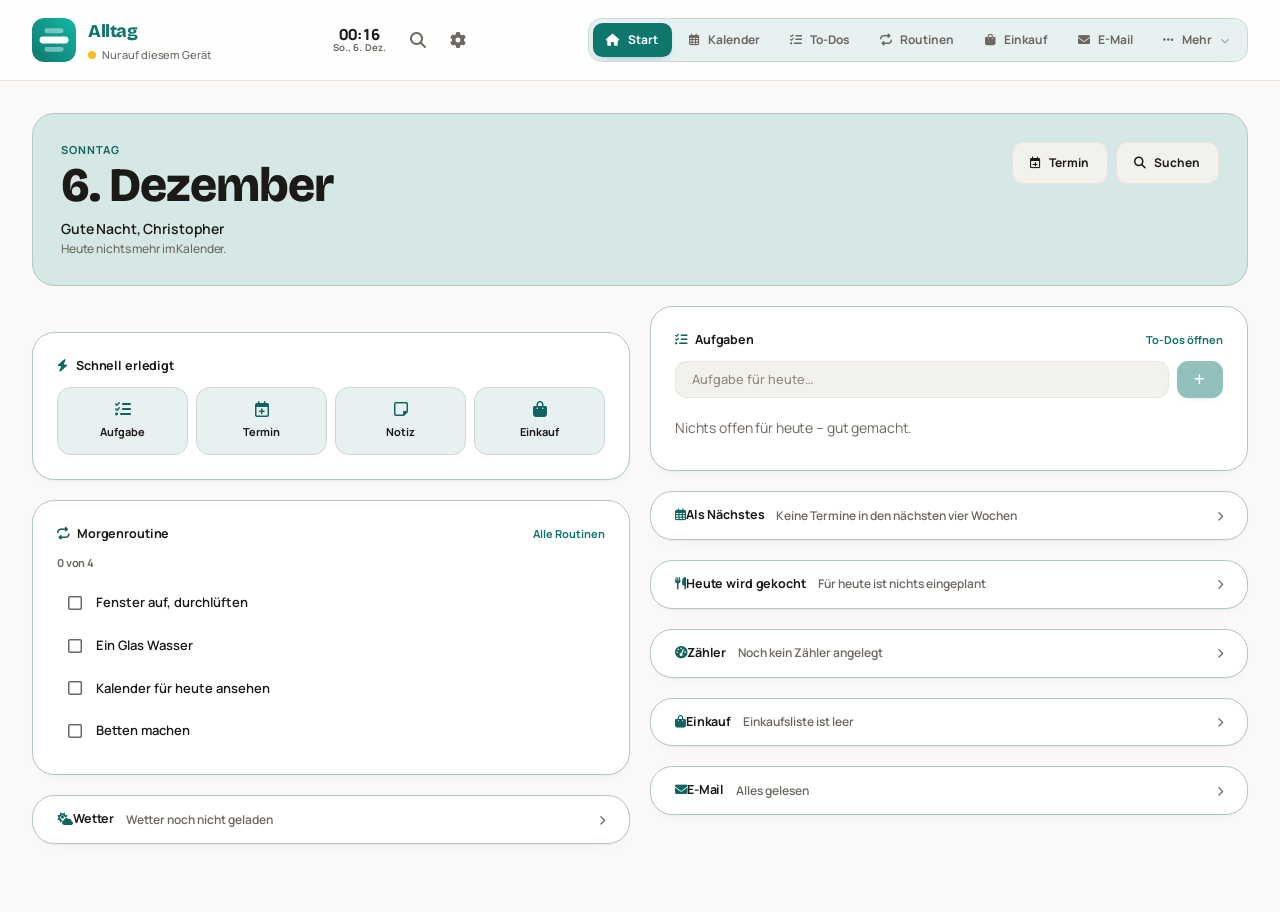
==== index.html @ f7575c6a "Add files via upload" ====
<!DOCTYPE html>
<html lang="de">
<head>
    <meta charset="UTF-8">
    <meta name="viewport" content="width=device-width, initial-scale=1.0, viewport-fit=cover">
    <meta name="app-version" content="2026.11.23-2">
    <meta name="theme-color" content="#f4f6fb">
    <meta name="mobile-web-app-capable" content="yes">
    <meta name="apple-mobile-web-app-capable" content="yes">
    <meta name="apple-mobile-web-app-title" content="Space">
    <meta name="apple-mobile-web-app-status-bar-style" content="default">
    <link rel="icon" href="data:image/svg+xml,%3Csvg xmlns='http://www.w3.org/2000/svg' viewBox='0 0 64 64'%3E%3Cdefs%3E%3ClinearGradient id='g' x1='0' y1='1' x2='1' y2='0'%3E%3Cstop offset='0' stop-color='%234f46e5'/%3E%3Cstop offset='1' stop-color='%2310b981'/%3E%3C/linearGradient%3E%3C/defs%3E%3Crect width='64' height='64' rx='16' fill='url%28%23g%29'/%3E%3Cpath d='M43.1 22.8A16 16 0 1 0 43.1 41.2' fill='none' stroke='white' stroke-width='6' stroke-linecap='round'/%3E%3Ccircle cx='46.5' cy='32' r='3.8' fill='white'/%3E%3C/svg%3E">
    <title>Alltag</title>
    <script>
        // Theme, Akzentfarbe und Dichte vor dem ersten Rendern setzen (verhindert Aufblitzen)
        try {
            const r = document.documentElement;
            let t = localStorage.getItem('organizer_theme'), c = JSON.parse(localStorage.getItem('organizer_cfg') || '{}');
            // Einmalige Umstellung auf das neue helle Design (wer danach ein dunkles wählt, behält es)
            if (!localStorage.getItem('organizer_look2')) {
                localStorage.setItem('organizer_look2', '1');
                if (!t || t === 'midnight') { t = 'daylight'; localStorage.setItem('organizer_theme', t); }
                if (!c.font || c.font === 'system') { c.font = 'default'; localStorage.setItem('organizer_cfg', JSON.stringify(c)); }
            }
            r.dataset.theme = ['daylight', 'sky', 'mint', 'white', 'paper', 'rose', 'midnight', 'ocean', 'emerald', 'nord', 'graphite', 'sunset', 'aurora'].includes(t) ? t : 'daylight';
            if (c.accent) r.style.setProperty('--accent', c.accent); // Logo-Zweitfarbe und Schriftfarbe setzt die App gleich nach dem Start
            if (c.density) r.dataset.density = c.density;
            if (c.fontSize) r.dataset.fsize = c.fontSize;
            if (c.font) r.dataset.font = c.font;
            if (c.radius) r.dataset.radius = c.radius;
            if (c.cardStyle) r.dataset.card = c.cardStyle;
            if (c.bgStyle) r.dataset.bg = c.bgStyle;
            if (c.reduceMotion) r.dataset.motion = 'reduce';
        } catch (e) { document.documentElement.dataset.theme = 'daylight'; }
    </script>
    <link rel="manifest" href="manifest.webmanifest" data-file>
    <link rel="icon" type="image/png" sizes="192x192" href="icon-192.png">
    <link rel="apple-touch-icon" href="apple-touch-icon.png">
    <script>
        /* Symbol und Manifest.
           Liegen manifest.webmanifest und die Symbole neben der App (so wie im GitHub-Repository),
           werden sie benutzt – nur dann können Android und APK-Generatoren sie lesen.
           Fehlen sie, weil die Datei alleine irgendwo liegt, wird beides zur Laufzeit erzeugt. */
        const HAS_FILES = !!document.querySelector('link[rel=manifest][data-file]');
        try {
            if (HAS_FILES) throw new Error('Dateien vorhanden');
            const c = document.createElement('canvas'); c.width = c.height = 180;
            const x = c.getContext('2d'), g = x.createLinearGradient(0, 180, 180, 0);
            g.addColorStop(0, '#4f46e5'); g.addColorStop(1, '#10b981');
            x.fillStyle = g; x.fillRect(0, 0, 180, 180);
            x.strokeStyle = '#fff'; x.fillStyle = '#fff'; x.lineWidth = 17; x.lineCap = 'round';
            x.beginPath(); x.arc(84.4, 90, 45, 35 * Math.PI / 180, 325 * Math.PI / 180); x.stroke();
            x.beginPath(); x.arc(130.8, 90, 10.7, 0, 2 * Math.PI); x.fill();
            const icon = c.toDataURL('image/png');
            const l = document.createElement('link'); l.rel = 'apple-touch-icon'; l.href = icon; document.head.appendChild(l);
            // Manifest zur Laufzeit erzeugen, damit die App weiterhin aus einer Datei besteht
            const base = location.href.split('#')[0].split('?')[0];
            const mf = {
                name: 'Christophers Space', short_name: 'Space', start_url: base, scope: base.replace(/[^/]*$/, ''),
                display: 'standalone', orientation: 'any', background_color: '#f4f6fb', theme_color: '#f4f6fb', lang: 'de',
                icons: [{ src: icon, sizes: '180x180', type: 'image/png', purpose: 'any' }, { src: icon, sizes: '180x180', type: 'image/png', purpose: 'maskable' }]
            };
            const ml = document.createElement('link'); ml.rel = 'manifest';
            ml.href = 'data:application/manifest+json,' + encodeURIComponent(JSON.stringify(mf)); document.head.appendChild(ml);
        } catch (e) {}
        /* Prüfen, ob die Symboldateien wirklich da sind – sonst auf die Variante aus dem Code zurückfallen */
        if (HAS_FILES) try {
            const probe = new Image();
            probe.onerror = () => {
                document.querySelectorAll('link[data-file], link[rel=apple-touch-icon], link[rel=icon]').forEach(n => n.remove());
                window.dispatchEvent(new Event('space-icons-missing'));
            };
            probe.src = 'icon-192.png';
        } catch (e) {}
        // Offline-Betrieb: nur wenn die Datei sw.js neben der App liegt (sonst passiert einfach nichts)
        try {
            if ('serviceWorker' in navigator && (location.protocol === 'https:' || location.hostname === 'localhost' || location.hostname === '127.0.0.1')) {
                window.addEventListener('load', () => {
                    navigator.serviceWorker.register('sw.js').then(r => {
                        window.__swOk = true;
                        r.addEventListener('updatefound', () => { const w = r.installing; w && w.addEventListener('statechange', () => { if (w.state === 'installed' && navigator.serviceWorker.controller) w.postMessage('skipWaiting'); }); });
                    }).catch(() => {});
                });
            }
        } catch (e) {}
    </script>
    <!-- Bibliotheken: zuerst aus dem Ordner lib/ neben dieser Datei, sonst aus dem Netz.
         Wer die Dateien dort ablegt, startet schneller, bleibt offline vollständig
         und hängt an keinem fremden Server. Fehlt der Ordner, greift der Rückfall. -->
    <link rel="stylesheet" href="lib/tailwind.css"
          onerror="this.remove(); const s = document.createElement('script'); s.src = 'https://cdn.tailwindcss.com/3.4.17'; document.head.appendChild(s)">
    <link rel="stylesheet" href="lib/fontawesome.css"
          onerror="this.onerror=null; this.href='https://cdnjs.cloudflare.com/ajax/libs/font-awesome/6.4.0/css/all.min.css'">
    <link rel="stylesheet" href="lib/fonts.css"
          onerror="this.onerror=null; this.href='https://fonts.googleapis.com/css2?family=Manrope:wght@400;500;600;700;800&family=Bricolage+Grotesque:opsz,wght@12..96,500;12..96,600;12..96,700;12..96,800&family=Plus+Jakarta+Sans:wght@400;500;600;700;800&family=Inter:wght@400;500;600;700;800&family=Space+Grotesk:wght@400;500;600;700&family=DM+Sans:opsz,wght@9..40,400;9..40,500;9..40,700&family=Lora:wght@400;500;600;700&family=Atkinson+Hyperlegible:wght@400;700&display=swap'">
    <script defer src="lib/alpine.js"
            onerror="const s = document.createElement('script'); s.src = 'https://cdn.jsdelivr.net/npm/alpinejs@3.14.8/dist/cdn.min.js'; s.defer = true; document.head.appendChild(s)"></script>
    <style>
        [x-cloak] { display: none !important; }

        /* ---------- Themes (alle Farben laufen über Variablen) ---------- */
        :root, [data-theme="daylight"] { --bg:#faf9f7; --surface:#ffffff; --surface2:#f3f1ec; --border:#e9e5dd; --text:#1c1a17; --muted:#6d6760; --hover:#efebe3; --accent:#0f766e; --shadow: 0 1px 2px rgba(28,26,23,.035), 0 6px 18px -14px rgba(28,26,23,.14); --shadow-s: 0 2px 8px -6px rgba(28,26,23,.2); --scrim: rgba(28,26,23,.34); --on-accent:#ffffff; color-scheme: light; }
        [data-theme="sky"]       { --bg:#f6f9fc; --surface:#ffffff; --surface2:#eef4fa; --border:#dfe8f1; --text:#16212c; --muted:#5d6c7b; --hover:#e7eff7; --accent:#0369a1; --shadow: 0 1px 2px rgba(28,26,23,.035), 0 6px 18px -14px rgba(28,26,23,.14); --shadow-s: 0 2px 8px -6px rgba(28,26,23,.2); --scrim: rgba(28,26,23,.34); --on-accent:#ffffff; color-scheme: light; }
        [data-theme="mint"]      { --bg:#f7faf8; --surface:#ffffff; --surface2:#eef5f1; --border:#dde9e3; --text:#16241e; --muted:#5e6f67; --hover:#e6f1ec; --accent:#047857; --shadow: 0 1px 2px rgba(28,26,23,.035), 0 6px 18px -14px rgba(28,26,23,.14); --shadow-s: 0 2px 8px -6px rgba(28,26,23,.2); --scrim: rgba(28,26,23,.34); --on-accent:#ffffff; color-scheme: light; }
        [data-theme="white"]     { --bg:#f7f7f8; --surface:#ffffff; --surface2:#f1f1f3; --border:#e5e5e9; --text:#18181b; --muted:#67676f; --hover:#ededf0; --accent:#4f46e5; --shadow: 0 1px 2px rgba(28,26,23,.035), 0 6px 18px -14px rgba(28,26,23,.14); --shadow-s: 0 2px 8px -6px rgba(28,26,23,.2); --scrim: rgba(28,26,23,.34); --on-accent:#ffffff; color-scheme: light; }
        [data-theme="paper"]     { --bg:#faf6ef; --surface:#fffdf9; --surface2:#f4efe4; --border:#e7dfd0; --text:#272016; --muted:#746c5b; --hover:#f0e9db; --accent:#a16207; --shadow: 0 1px 2px rgba(28,26,23,.035), 0 6px 18px -14px rgba(28,26,23,.14); --shadow-s: 0 2px 8px -6px rgba(28,26,23,.2); --scrim: rgba(28,26,23,.34); --on-accent:#ffffff; color-scheme: light; }
        [data-theme="rose"]      { --bg:#fdf8f8; --surface:#ffffff; --surface2:#f9eff0; --border:#eedde0; --text:#2c1a1e; --muted:#7a6166; --hover:#f6e8ea; --accent:#be185d; --shadow: 0 1px 2px rgba(28,26,23,.035), 0 6px 18px -14px rgba(28,26,23,.14); --shadow-s: 0 2px 8px -6px rgba(28,26,23,.2); --scrim: rgba(28,26,23,.34); --on-accent:#ffffff; color-scheme: light; }
        [data-theme="midnight"]  { --bg:#0c1018; --surface:#151b26; --surface2:#11161f; --border:#222a38; --text:#f0f3f7; --muted:#949bab; --hover:#1b2330; --accent:#2dd4bf; --shadow: 0 1px 2px rgba(0,0,0,.22), 0 10px 26px -18px rgba(0,0,0,.5); --shadow-s: 0 4px 14px -10px rgba(0,0,0,.55); --scrim: rgba(6,8,14,.68); --on-accent:#0d1117; color-scheme: dark; }
        [data-theme="ocean"]     { --bg:#0e1622; --surface:#192433; --surface2:#131d2a; --border:#2a3a4d; --text:#f5f8fb; --muted:#93a1b4; --hover:#1f2c3d; --accent:#38bdf8; --shadow: 0 1px 2px rgba(0,0,0,.22), 0 10px 26px -18px rgba(0,0,0,.5); --shadow-s: 0 4px 14px -10px rgba(0,0,0,.55); --scrim: rgba(6,8,14,.68); --on-accent:#0d1117; color-scheme: dark; }
        [data-theme="emerald"]   { --bg:#07241d; --surface:#0d3a2e; --surface2:#0a3026; --border:#145643; --text:#eafaf3; --muted:#9ccbb9; --hover:#114d3d; --accent:#34d399; --shadow: 0 1px 2px rgba(0,0,0,.22), 0 10px 26px -18px rgba(0,0,0,.5); --shadow-s: 0 4px 14px -10px rgba(0,0,0,.55); --scrim: rgba(6,8,14,.68); --on-accent:#0d1117; color-scheme: dark; }
        [data-theme="nord"]      { --bg:#2b303b; --surface:#373d4a; --surface2:#313743; --border:#49505f; --text:#eceff4; --muted:#a8b2c4; --hover:#414957; --accent:#88c0d0; --shadow: 0 1px 2px rgba(0,0,0,.22), 0 10px 26px -18px rgba(0,0,0,.5); --shadow-s: 0 4px 14px -10px rgba(0,0,0,.55); --scrim: rgba(6,8,14,.68); --on-accent:#0d1117; color-scheme: dark; }
        [data-theme="graphite"]  { --bg:#101113; --surface:#1a1b1e; --surface2:#151619; --border:#292a2e; --text:#f3f3f4; --muted:#97989e; --hover:#212226; --accent:#a1a1aa; --shadow: 0 1px 2px rgba(0,0,0,.22), 0 10px 26px -18px rgba(0,0,0,.5); --shadow-s: 0 4px 14px -10px rgba(0,0,0,.55); --scrim: rgba(6,8,14,.68); --on-accent:#0d1117; color-scheme: dark; }
        [data-theme="sunset"]    { --bg:#19100f; --surface:#271a1a; --surface2:#1f1414; --border:#432a28; --text:#fdf3f0; --muted:#cfa9a2; --hover:#33201e; --accent:#fb923c; --shadow: 0 1px 2px rgba(0,0,0,.22), 0 10px 26px -18px rgba(0,0,0,.5); --shadow-s: 0 4px 14px -10px rgba(0,0,0,.55); --scrim: rgba(6,8,14,.68); --on-accent:#0d1117; color-scheme: dark; }
        [data-theme="aurora"]    { --bg:#090f1e; --surface:#111a31; --surface2:#0c152b; --border:#213055; --text:#edf3ff; --muted:#9eaed6; --hover:#182443; --accent:#a78bfa; --shadow: 0 1px 2px rgba(0,0,0,.22), 0 10px 26px -18px rgba(0,0,0,.5); --shadow-s: 0 4px 14px -10px rgba(0,0,0,.55); --scrim: rgba(6,8,14,.68); --on-accent:#0d1117; color-scheme: dark; }

        /* ---------- Farbwelten je Bereich ----------
           Jeder Bereich hat einen eigenen Ton. Daraus werden drei Werte gemischt:
           --area-ink  für Schrift und Symbole (dunkelt in hellen Designs ab, hellt in dunklen auf),
           --area-tint für Flächen, --area-line für Ränder. Dadurch reicht eine Farbe je Bereich
           für alle 13 Designs, hell wie dunkel. */
        /* Die abgeleiteten Werte stehen in jeder Regel mit, weil color-mix sonst schon
           im :root ausgerechnet und als fertige Farbe weitervererbt würde. */
        :root { --area: var(--accent); --area-ink: color-mix(in srgb, var(--area) 82%, var(--text)); --area-tint: color-mix(in srgb, var(--area) 10%, var(--surface)); --area-soft: color-mix(in srgb, var(--area) 17%, var(--surface)); --area-line: color-mix(in srgb, var(--area) 26%, var(--border)); }
        [data-area="today"] { --area: #0f766e; --area-ink: color-mix(in srgb, var(--area) 82%, var(--text)); --area-tint: color-mix(in srgb, var(--area) 10%, var(--surface)); --area-soft: color-mix(in srgb, var(--area) 17%, var(--surface)); --area-line: color-mix(in srgb, var(--area) 26%, var(--border)); }
        [data-area="calendar"] { --area: #2563eb; --area-ink: color-mix(in srgb, var(--area) 82%, var(--text)); --area-tint: color-mix(in srgb, var(--area) 10%, var(--surface)); --area-soft: color-mix(in srgb, var(--area) 17%, var(--surface)); --area-line: color-mix(in srgb, var(--area) 26%, var(--border)); }
        [data-area="todos"] { --area: #6d28d9; --area-ink: color-mix(in srgb, var(--area) 82%, var(--text)); --area-tint: color-mix(in srgb, var(--area) 10%, var(--surface)); --area-soft: color-mix(in srgb, var(--area) 17%, var(--surface)); --area-line: color-mix(in srgb, var(--area) 26%, var(--border)); }
        [data-area="notes"] { --area: #a16207; --area-ink: color-mix(in srgb, var(--area) 82%, var(--text)); --area-tint: color-mix(in srgb, var(--area) 10%, var(--surface)); --area-soft: color-mix(in srgb, var(--area) 17%, var(--surface)); --area-line: color-mix(in srgb, var(--area) 26%, var(--border)); }
        [data-area="recipes"] { --area: #be123c; --area-ink: color-mix(in srgb, var(--area) 82%, var(--text)); --area-tint: color-mix(in srgb, var(--area) 10%, var(--surface)); --area-soft: color-mix(in srgb, var(--area) 17%, var(--surface)); --area-line: color-mix(in srgb, var(--area) 26%, var(--border)); }
        [data-area="weather"] { --area: #0369a1; --area-ink: color-mix(in srgb, var(--area) 82%, var(--text)); --area-tint: color-mix(in srgb, var(--area) 10%, var(--surface)); --area-soft: color-mix(in srgb, var(--area) 17%, var(--surface)); --area-line: color-mix(in srgb, var(--area) 26%, var(--border)); }
        [data-area="usage"] { --area: #c2410c; --area-ink: color-mix(in srgb, var(--area) 82%, var(--text)); --area-tint: color-mix(in srgb, var(--area) 10%, var(--surface)); --area-soft: color-mix(in srgb, var(--area) 17%, var(--surface)); --area-line: color-mix(in srgb, var(--area) 26%, var(--border)); }
        [data-area="shopping"] { --area: #15803d; --area-ink: color-mix(in srgb, var(--area) 82%, var(--text)); --area-tint: color-mix(in srgb, var(--area) 10%, var(--surface)); --area-soft: color-mix(in srgb, var(--area) 17%, var(--surface)); --area-line: color-mix(in srgb, var(--area) 26%, var(--border)); }
        [data-area="mail"] { --area: #1e40af; --area-ink: color-mix(in srgb, var(--area) 82%, var(--text)); --area-tint: color-mix(in srgb, var(--area) 10%, var(--surface)); --area-soft: color-mix(in srgb, var(--area) 17%, var(--surface)); --area-line: color-mix(in srgb, var(--area) 26%, var(--border)); }
        [data-area="passwords"] { --area: #475569; --area-ink: color-mix(in srgb, var(--area) 82%, var(--text)); --area-tint: color-mix(in srgb, var(--area) 10%, var(--surface)); --area-soft: color-mix(in srgb, var(--area) 17%, var(--surface)); --area-line: color-mix(in srgb, var(--area) 26%, var(--border)); }
        [data-area="routines"] { --area: #0d9488; --area-ink: color-mix(in srgb, var(--area) 82%, var(--text)); --area-tint: color-mix(in srgb, var(--area) 10%, var(--surface)); --area-soft: color-mix(in srgb, var(--area) 17%, var(--surface)); --area-line: color-mix(in srgb, var(--area) 26%, var(--border)); }
        [data-area="settings"] { --area: #57534e; --area-ink: color-mix(in srgb, var(--area) 82%, var(--text)); --area-tint: color-mix(in srgb, var(--area) 10%, var(--surface)); --area-soft: color-mix(in srgb, var(--area) 17%, var(--surface)); --area-line: color-mix(in srgb, var(--area) 26%, var(--border)); }
        /* In dunklen Designs müssen die Bereichsfarben aufhellen statt abdunkeln,
           sonst stehen Symbole und Chips zu dunkel auf dunklem Grund. */
        [data-theme="midnight"],
        [data-theme="ocean"],
        [data-theme="emerald"],
        [data-theme="nord"],
        [data-theme="graphite"],
        [data-theme="sunset"],
        [data-theme="aurora"] { --area-ink: color-mix(in srgb, var(--area) 40%, var(--text)); }


        :root { --row-pad: .9rem 1rem; }
        [data-density="compact"] { --row-pad: .45rem .8rem; }

        html, body { min-height: 100dvh; }
        /* Kein seitliches Verrutschen und keine vom Handy automatisch vergrößerte Schrift */
        html { overflow-x: clip; -webkit-text-size-adjust: 100%; text-size-adjust: 100%; }
        body { overflow-x: clip; }
        body { background: var(--bg); color: var(--text); transition: background-color .3s, color .3s; -webkit-tap-highlight-color: transparent;
               font-family: var(--font-ui); letter-spacing: -.008em; }
        :root {
            --font-ui: 'Manrope', ui-sans-serif, system-ui, -apple-system, 'Segoe UI', Roboto, sans-serif;
            --font-display: 'Bricolage Grotesque', var(--font-ui);
        }
        /* Überschriften und große Zahlen in der Anzeigeschrift, alles andere in der Oberflächenschrift */
        h1, h2, h3, .dsp { font-family: var(--font-display); letter-spacing: -.021em; }
        h1, h2 { font-weight: 800; }
        /* Zahlen laufen auf fester Breite, damit Beträge und Zählerstände untereinander stehen */
        .num, .tnum, input[type=number], .clock { font-variant-numeric: tabular-nums; }

        .card   { background: var(--surface); border: 1px solid var(--area-line); border-radius: 1.4rem; box-shadow: var(--shadow); }
        /* Die erste Karte eines Bereichs trägt dessen Farbwelt als Fläche */
        .hero   { background: var(--area-soft); border-color: color-mix(in srgb, var(--area) 26%, var(--border)); box-shadow: none; }
        /* Flächen innerhalb einer Karte sind leicht in der Bereichsfarbe getönt */
        .inner  { background: var(--area-tint); border: 1px solid color-mix(in srgb, var(--area) 13%, var(--border)); border-radius: .85rem; }
        .row    { padding: var(--row-pad); }
        /* Kompakte To-Do-Ansicht: schmalere Zeilen, Zusatzangaben nur als Symbole */
        .tdc { padding: .45rem .7rem; gap: .6rem; border-radius: .7rem; }
        .tdc .check { width: 1.2rem; height: 1.2rem; font-size: .55rem; }
        .tdc .tdmeta { margin-top: 0; font-size: .65rem; gap: .5rem .7rem; }
        .tdc .icon-btn { width: 1.9rem; height: 1.9rem; }
        .tdc .tdprog { display: none; }
        .muted  { color: var(--muted); }
        .divider { border-color: var(--border); }
        /* Kategorienamen im Raster dürfen umbrechen statt abzuschneiden */
        .kat { text-align: left; line-height: 1.2; }
        /* Lange Erklärungen zeigen zwei Zeilen; ein Tipp klappt sie auf */
        .kurz2 { display: -webkit-box; -webkit-line-clamp: 2; -webkit-box-orient: vertical; overflow: hidden; }
        @media (min-width: 640px) { .kurz2 { display: block; overflow: visible; } }
        .accent { color: var(--accent); }
        .field  { background: var(--surface2); border: 1px solid var(--border); color: var(--text); border-radius: .7rem; padding: .7rem 1rem; font-size: .8rem; font-weight: 600; width: 100%; outline: none; font-family: inherit; line-height: 1.5; transition: border-color .15s, box-shadow .15s; }
        .field::placeholder { color: var(--muted); opacity: .75; font-weight: 500; }
        .field:focus { border-color: var(--accent); box-shadow: 0 0 0 3px color-mix(in srgb, var(--accent) 25%, transparent); }

        .btn { display: inline-flex; align-items: center; justify-content: center; gap: .5rem; padding: .7rem 1.1rem; border-radius: .7rem; font-size: .75rem; font-weight: 700; transition: all .15s; cursor: pointer; white-space: nowrap; }
        .btn:disabled { opacity: .45; cursor: not-allowed; }
        .btn-primary { background: var(--accent); color: var(--on-accent); box-shadow: 0 4px 10px -8px var(--accent); }
        .btn-primary:not(:disabled):hover { filter: brightness(1.12); }
        .btn-soft   { background: var(--surface2); border: 1px solid var(--border); color: var(--text); }
        .btn-soft:hover { background: var(--hover); }
        .btn-ghost  { color: var(--muted); }
        .btn-ghost:hover { color: var(--text); background: var(--hover); }
        .btn-danger { background: #e11d48; color: #fff; }
        .btn-danger:not(:disabled):hover { filter: brightness(1.1); }
        .icon-btn { width: 2.25rem; height: 2.25rem; display: inline-flex; align-items: center; justify-content: center; border-radius: .6rem; color: var(--muted); transition: all .15s; flex-shrink: 0; }
        .icon-btn:hover { background: var(--hover); color: var(--text); }
        .icon-btn.danger:hover { color: #f43f5e; }

        .seg { display: inline-flex; gap: .2rem; padding: .25rem; border-radius: .85rem; background: var(--area-tint); border: 1px solid color-mix(in srgb, var(--area) 13%, var(--border)); }
        .seg > button { padding: .5rem .85rem; border-radius: .6rem; font-size: .75rem; font-weight: 700; color: var(--muted); transition: all .15s; }
        .seg > button:hover { color: var(--text); }
        .clock { display: flex; flex-direction: column; align-items: center; justify-content: center; line-height: 1.05; padding: .3rem .6rem; border-radius: .8rem; font-variant-numeric: tabular-nums; font-weight: 800; font-size: .95rem; color: var(--text); transition: background .15s; }
        .clock:hover { background: var(--hover); }
        .clock .dt { font-size: .6rem; font-weight: 700; color: var(--muted); letter-spacing: .01em; }
        @media (max-width: 360px) { .clock { display: none; } }
        .seg > button.on { background: var(--accent); color: var(--on-accent); box-shadow: 0 4px 12px -8px var(--accent); }

        .label { display: block; font-size: .78rem; font-weight: 700; letter-spacing: -.01em; color: var(--text); }
        .label > i:first-child { color: var(--area-ink); }
        /* Logo nimmt die gewählte Akzentfarbe an */
        #lgApp stop:first-child { stop-color: var(--accent, #0f766e); }
        #lgApp stop:last-child { stop-color: var(--accent2, #14b8a6); }
        .label .ct { color: var(--muted); font-weight: 600; }
        .chip { display: inline-flex; align-items: center; gap: .35rem; padding: .15rem .6rem; border-radius: .5rem; font-size: .68rem; font-weight: 700; background: color-mix(in srgb, var(--area) 11%, transparent); color: var(--area-ink); border: 1px solid color-mix(in srgb, var(--area) 22%, transparent); }
        button.chip { cursor: pointer; transition: all .15s; }
        button.chip.on { background: var(--accent); color: var(--on-accent); }
        .pill { display: flex; width: 100%; align-items: center; gap: .35rem; text-align: left; font-size: .68rem; font-weight: 600; padding: .25rem .5rem; border-radius: .55rem; border-left: 3px solid var(--c); background: color-mix(in srgb, var(--c) 18%, transparent); overflow: hidden; }
        .pill > span { overflow: hidden; text-overflow: ellipsis; white-space: nowrap; }
        /* Heutiger Tag im Kalender und gewähltes Design – nehmen Akzent- und Bereichsfarbe auf */
        .istheute { background: var(--area-ink); color: var(--surface); }
        .themeon { border-color: var(--accent) !important; box-shadow: 0 0 0 3px color-mix(in srgb, var(--accent) 22%, transparent); }
        /* Verbrauch: die Karte zeigt am Rand und an einem zarten Verlauf, wie es steht */
        .ampel { border-color: color-mix(in srgb, var(--am) 38%, var(--border)); }
        .ampel.a-keine { border-color: var(--area-line); }
        .ampel:not(.a-keine) { background: linear-gradient(180deg, color-mix(in srgb, var(--am) 9%, var(--surface)), var(--surface) 7rem); }
        /* Mikrofon-Knopf: pulsiert, solange zugehört wird */
        .micbtn.an { background: #f43f5e; color: #fff; border-color: #f43f5e; animation: micpuls 1.4s ease-in-out infinite; }
        @keyframes micpuls { 0%, 100% { box-shadow: 0 0 0 0 rgba(244,63,94,.5) } 50% { box-shadow: 0 0 0 .4rem rgba(244,63,94,0) } }
        [data-motion="reduce"] .micbtn.an { animation: none; }
        /* Navigation im Kopf: lieber schieben als die linke Seite zerquetschen */
        .navscroll { max-width: 100%; overflow-x: auto; scrollbar-width: none; }
        .navscroll::-webkit-scrollbar { display: none; }
        .navscroll > button { flex: none; }
        .holiday { font-size: .62rem; font-weight: 700; color: #f59e0b; background: rgba(245,158,11,.12); border: 1px solid rgba(245,158,11,.25); padding: .05rem .4rem; border-radius: .45rem; overflow: hidden; text-overflow: ellipsis; white-space: nowrap; max-width: 100%; }

        .mnav { display: flex; flex-direction: column; align-items: center; gap: .15rem; padding: .45rem .15rem; flex: 1 1 0; min-width: 0; border-radius: 1rem; font-size: .65rem; font-weight: 700; color: var(--muted); transition: all .15s; }
        .mnav { border-radius: .75rem; }
        .mnav.on { color: var(--area-ink); background: color-mix(in srgb, var(--area) 12%, transparent); }

        .side { display: flex; align-items: center; gap: .7rem; width: 100%; padding: .6rem .8rem; border-radius: .8rem; font-size: .8rem; font-weight: 700; text-align: left; transition: background .15s; }
        .side:hover { background: var(--hover); }
        .side { border-radius: .65rem; }
        .side.on { background: color-mix(in srgb, var(--area) 13%, transparent); color: var(--area-ink); }
        .check { width: 1.5rem; height: 1.5rem; border-radius: 9999px; border: 2px solid var(--muted); flex-shrink: 0; display: flex; align-items: center; justify-content: center; color: transparent; font-size: .6rem; transition: all .15s; }
        .check:hover { border-color: var(--accent); }
        .check.done { background: var(--accent); border-color: var(--accent); color: var(--on-accent); }

        .tile { display: flex; flex-direction: column; align-items: center; gap: .2rem; padding: .8rem .4rem; border-radius: .85rem; background: var(--area-tint); border: 1px solid color-mix(in srgb, var(--area) 13%, var(--border)); text-align: center; position: relative; transition: all .15s; cursor: pointer; min-width: 0; }
        .tile:hover { background: var(--hover); transform: translateY(-1px); }
        .tile .em { font-size: 1.9rem; line-height: 1.1; }
        .tile .nm { font-size: .72rem; font-weight: 700; max-width: 100%; overflow: hidden; text-overflow: ellipsis; white-space: nowrap; }
        .tile .badge { position: absolute; top: .3rem; right: .3rem; min-width: 1.2rem; height: 1.2rem; padding: 0 .3rem; border-radius: 9999px; background: var(--accent); color: var(--on-accent); font-size: .62rem; font-weight: 800; display: flex; align-items: center; justify-content: center; }
        .tile.off { opacity: .45; }
        .logo { position: relative; width: 2.5rem; height: 2.5rem; flex-shrink: 0; border-radius: .7rem; display: flex; align-items: center; justify-content: center; background: color-mix(in srgb, var(--area) 11%, transparent); border: 1px solid color-mix(in srgb, var(--area) 22%, transparent); color: var(--area-ink); }
        .logo img { position: absolute; inset: 0; width: 100%; height: 100%; object-fit: contain; padding: .45rem; border-radius: .7rem; background: var(--surface); }

        .switch { position: relative; width: 2.6rem; height: 1.5rem; border-radius: 9999px; background: var(--border); transition: .2s; flex-shrink: 0; }
        .switch::after { content: ''; position: absolute; top: .2rem; left: .2rem; width: 1.1rem; height: 1.1rem; border-radius: 9999px; background: #fff; transition: .2s; }
        .switch.on { background: var(--accent); }
        .switch.on::after { transform: translateX(1.1rem); }

        .evblock { position: absolute; border-radius: .5rem; padding: .2rem .4rem; font-size: .68rem; font-weight: 600; line-height: 1.2; overflow: hidden; border-left: 3px solid var(--c); background: color-mix(in srgb, var(--c) 22%, var(--surface)); box-shadow: var(--shadow-s); z-index: 2; text-align: left; }
        .mfold { display: flex; align-items: center; gap: .6rem; padding: .5rem .75rem; border-radius: .8rem; font-size: .82rem; font-weight: 700; color: var(--muted); text-align: left; white-space: nowrap; flex: none; }
        .mfold:hover { background: var(--hover); color: var(--text); }
        .mfold.on { background: color-mix(in srgb, var(--accent) 14%, transparent); color: var(--accent); }
        @media (min-width: 1024px) { .mfold { width: 100%; } }
        .mrow { position: relative; display: flex; gap: .7rem; padding: .7rem .85rem .7rem 1rem; border-bottom: 1px solid var(--border); cursor: pointer; text-align: left; width: 100%; align-items: flex-start; }
        .mrow.unread::before { content: ''; position: absolute; left: 0; top: .55rem; bottom: .55rem; width: 3px; border-radius: 0 3px 3px 0; background: var(--accent); }
        .mrow.picked { background: color-mix(in srgb, var(--accent) 14%, transparent); }
        /* Auswahlkästchen: erscheint beim Darüberfahren, ersetzt die Initiale */
        .mpick { position: relative; cursor: pointer; }
        .mpick .hov { display: none; position: absolute; inset: 0; align-items: center; justify-content: center; font-size: .95rem; }
        .mpick:hover .ltr { opacity: 0; }
        .mpick:hover .hov { display: flex; }
        .mpick.on { background: var(--accent) !important; }
        .mgrp { position: sticky; top: 0; z-index: 2; display: flex; align-items: center; gap: .5rem; padding: .4rem .9rem; font-size: .7rem; font-weight: 800; color: var(--muted); background: var(--surface2); border-bottom: 1px solid var(--border); }
        .cmd { display: flex; align-items: center; gap: .15rem; overflow-x: auto; }
        .cmd .btn { padding: .5rem .7rem; font-size: .72rem; }
        .cmd .sep { width: 1px; align-self: stretch; margin: .25rem .4rem; background: var(--border); flex: none; }
        .mhead { display: flex; align-items: flex-start; gap: .85rem; padding: .9rem 1rem; }
        .mrow:hover { background: var(--hover); }
        .mrow.on { background: color-mix(in srgb, var(--accent) 12%, transparent); }
        .mrow .ms { font-size: .82rem; color: var(--muted); }
        .mrow.unread .ms, .mrow.unread .mw { font-weight: 800; color: var(--text); }
        .mav { width: 2.4rem; height: 2.4rem; border-radius: 999px; display: grid; place-items: center; font-weight: 800; font-size: .85rem; color: #fff; flex: none; }
        .mframe { display: block; width: 100%; border: 0; background: #fff; border-radius: .8rem; min-height: 60px; }
        .mstar { color: var(--muted); } .mstar.on { color: #fbbf24; }
        /* ---------- Stil-Optionen (Einstellungen → Darstellung) ---------- */
        [data-fsize="large"] { font-size: 112.5%; } [data-fsize="xl"] { font-size: 125%; }
        /* Nur bei eigener Schriftwahl zieht die Anzeigeschrift mit – bei "default" bleibt Bricolage. */
        [data-font]:not([data-font="default"]) body h1,
        [data-font]:not([data-font="default"]) body h2,
        [data-font]:not([data-font="default"]) body h3,
        [data-font]:not([data-font="default"]) .dsp { font-family: inherit; letter-spacing: -.015em; }
        [data-font="system"] body { font-family: ui-sans-serif, system-ui, -apple-system, 'Segoe UI', Roboto, sans-serif; }
        [data-font="inter"] body { font-family: 'Inter', ui-sans-serif, system-ui, sans-serif; letter-spacing: -.012em; }
        [data-font="grotesk"] body { font-family: 'Space Grotesk', ui-sans-serif, system-ui, sans-serif; letter-spacing: -.005em; }
        [data-font="dm"] body { font-family: 'DM Sans', ui-sans-serif, system-ui, sans-serif; }
        [data-font="lora"] body { font-family: 'Lora', Georgia, 'Times New Roman', serif; letter-spacing: 0; }
        [data-font="atkinson"] body { font-family: 'Atkinson Hyperlegible', ui-sans-serif, system-ui, sans-serif; letter-spacing: 0; }
        [data-font="rounded"] body { font-family: ui-rounded, "SF Pro Rounded", "Nunito", "Varela Round", system-ui, sans-serif; }
        [data-font="serif"] body { font-family: "Iowan Old Style", "Palatino Linotype", Georgia, "Times New Roman", serif; }
        [data-font="mono"] body { font-family: ui-monospace, "SF Mono", "Cascadia Code", Consolas, monospace; letter-spacing: -.01em; }
        [data-radius="sharp"] .card { border-radius: .5rem; } [data-radius="sharp"] .inner { border-radius: .35rem; }
        [data-radius="sharp"] .btn, [data-radius="sharp"] .field, [data-radius="sharp"] .seg, [data-radius="sharp"] .seg > button { border-radius: .4rem; }
        [data-radius="round"] .card { border-radius: 2rem; } [data-radius="round"] .inner { border-radius: 1.25rem; }
        [data-radius="round"] .btn { border-radius: 999px; } [data-radius="round"] .field { border-radius: 1.2rem; }
        [data-card="glass"] .card { background: color-mix(in srgb, var(--surface) 68%, transparent); backdrop-filter: blur(16px) saturate(1.25); -webkit-backdrop-filter: blur(16px) saturate(1.25); }
        [data-card="flat"] .card { box-shadow: none; }
        [data-card="outline"] .card { background: transparent; box-shadow: none; border-width: 1.5px; }
        [data-card="outline"] .inner { background: color-mix(in srgb, var(--surface) 45%, transparent); }
        [data-bg="gradient"] body { background-image: radial-gradient(1100px 560px at 8% -8%, color-mix(in srgb, var(--accent) 24%, transparent), transparent 62%), radial-gradient(900px 480px at 100% 0%, color-mix(in srgb, var(--accent) 13%, transparent), transparent 60%); background-attachment: fixed; }
        [data-motion="reduce"] *, [data-motion="reduce"] *::before, [data-motion="reduce"] *::after { animation-duration: .01ms !important; animation-iteration-count: 1 !important; transition-duration: .01ms !important; scroll-behavior: auto !important; }
        @media (prefers-reduced-motion: reduce) { *, *::before, *::after { animation-duration: .01ms !important; transition-duration: .01ms !important; } }
        .backdrop { position: fixed; inset: 0; z-index: 60; display: flex; align-items: flex-start; justify-content: center; padding: 1rem; background: var(--scrim); backdrop-filter: blur(8px); overflow-y: auto; }
        .backdrop > * { margin-block: auto; }
        .swatch { width: 1.75rem; height: 1.75rem; border-radius: 9999px; border: 2px solid transparent; transition: transform .15s; flex-shrink: 0; }
        .swatch.on { border-color: var(--text); transform: scale(1.12); }
        /* Wetterstimmung: ein weicher Schleier von oben, mehr nicht. */
        [data-wetter] body { background-image: radial-gradient(120% 55% at 50% -12%, var(--wx-tint) 0%, transparent 62%); background-attachment: fixed; }
        [data-wetter="klar"]    { --wx-tint: color-mix(in srgb, #f59e0b 14%, transparent); }
        [data-wetter="wolkig"]  { --wx-tint: color-mix(in srgb, #94a3b8 16%, transparent); }
        [data-wetter="regen"]   { --wx-tint: color-mix(in srgb, #3b82f6 15%, transparent); }
        [data-wetter="schnee"]  { --wx-tint: color-mix(in srgb, #67e8f9 16%, transparent); }
        [data-wetter="nebel"]   { --wx-tint: color-mix(in srgb, #a8a29e 18%, transparent); }
        [data-wetter="gewitter"]{ --wx-tint: color-mix(in srgb, #7c3aed 16%, transparent); }
        [data-wetter="nacht"]   { --wx-tint: color-mix(in srgb, #4338ca 15%, transparent); }
        /* Verdeckter Notiztext: unleserlich, aber die Form bleibt erkennbar,
           damit die Karte nicht springt, wenn man ihn aufdeckt. */
        .nx.verdeckt { filter: blur(5px); opacity: .55; cursor: pointer; -webkit-user-select: none; user-select: none; }
        .nx.verdeckt:hover { opacity: .7; }
        .safe-bottom { padding-bottom: max(.5rem, env(safe-area-inset-bottom)); }
        /* Beim Lesen soll die Leiste nicht im Weg stehen: Sie rutscht beim
           Herunterblättern weg und kommt beim Hochblättern sofort zurück. */
        .navbar { transition: transform .22s ease, opacity .22s ease; }
        .navbar.weg { transform: translateY(140%); opacity: 0; pointer-events: none; }
        @media (prefers-reduced-motion: reduce) { .navbar { transition: none; } }
        /* Notizen */
        .note { position: relative; display: flex; flex-direction: column; gap: .4rem; padding: 1rem 1.1rem; border-radius: .85rem; background: var(--surface); border: 1px solid var(--border); box-shadow: var(--shadow-s); cursor: pointer; text-align: left; transition: transform .15s, box-shadow .15s; width: 100%; }
        /* Farbige Notizen sind komplett hinterlegt – wie ein Haftzettel */
        .note.col { background: color-mix(in srgb, var(--nc) 20%, var(--surface)); border-color: color-mix(in srgb, var(--nc) 38%, transparent); box-shadow: 0 1px 1px color-mix(in srgb, var(--nc) 25%, transparent), var(--shadow-s); }
        .note.col .nx { color: color-mix(in srgb, var(--text) 70%, var(--nc)); }
        .note.col .nd { color: color-mix(in srgb, var(--text) 55%, var(--nc)); }
        .note.col .icon-btn:not(.accent) { color: color-mix(in srgb, var(--text) 60%, var(--nc)); }
        /* Angeheftet: kleine Ecke oben rechts */
        .note.pin::after { content: ''; position: absolute; top: 0; right: 0; width: 1.4rem; height: 1.4rem; border-radius: 0 .85rem 0 .7rem; background: color-mix(in srgb, var(--nc, var(--accent)) 55%, transparent); }
        .note:hover { transform: translateY(-2px); box-shadow: var(--shadow); }
        .note .nt { font-weight: 800; font-size: .95rem; line-height: 1.3; overflow-wrap: anywhere; }
        .note .nx { font-size: .8rem; line-height: 1.5; color: var(--muted); white-space: pre-wrap; overflow: hidden; display: -webkit-box; -webkit-line-clamp: 7; -webkit-box-orient: vertical; overflow-wrap: anywhere; }
        .note .nd { font-size: .68rem; font-weight: 600; color: var(--muted); margin-top: .15rem; }
        /* Karten dicht untereinander packen, statt Lücken neben kurzen Karten zu lassen */
        details[open] > summary > .fa-chevron-right { transform: rotate(90deg); }
        summary > .fa-chevron-right { transition: transform .15s; }
        .cardcols { columns: 1; column-gap: 1.25rem; }
        .cardcols > * { break-inside: avoid; margin-bottom: 1.25rem; display: inline-block; width: 100%; }
        @media (min-width: 1024px) { .cardcols { columns: 2; } }
        @media (min-width: 1600px) { .cardcols { columns: 3; } }
        @media (min-width: 2000px) { .cardcols { columns: 4; } }
        /* Echtes Raster statt Spaltenumbruch: so stehen die Notizen in der
           Reihenfolge, in der sie gelesen werden – angeheftete zuerst. */
        .notegrid { display: grid; gap: .9rem; align-items: start; grid-template-columns: repeat(auto-fill, minmax(15rem, 1fr)); }
        /* ---------- Handy ---------- */
        @media (pointer: coarse) {
            .icon-btn { width: 2.6rem; height: 2.6rem; }
            .btn { padding: .8rem 1.1rem; }
            button.chip { padding: .4rem .75rem; }
            .seg > button { padding: .6rem .9rem; }
            .check { width: 1.7rem; height: 1.7rem; }
            .mstar { padding: .4rem; }
        }
        /* Auf schmalen Bildschirmen darf kein Element die Seite breiter machen als den Bildschirm:
           Raster- und Flex-Kinder sowie Eingabefelder dürfen schrumpfen (sonst sperrt sich ihre Mindestbreite). */
        @media (max-width: 1023px) {
            [class~="grid"] > *, [class~="flex"] > *, form > * { min-width: 0; }
            .mrow > *, .mhead > *, .cmd > *, .prow > *, .vrow > *, .side > *, .ptile > *, .note > * { min-width: 0; }
            input, select, textarea { min-width: 0; }
        }
        @media (max-width: 640px) {
            /* Auf dem Handy etwas kompakter, damit mehr auf den Bildschirm passt */
            main[class] { padding-left: .8rem; padding-right: .8rem; }
            main [class~="p-5"], main [class~="p-6"], main [class~="p-7"], main [class~="p-8"] { padding: 1.05rem; }
            main [class~="text-2xl"] { font-size: 1.4rem; line-height: 1.2; }
            main [class~="text-3xl"] { font-size: 1.55rem; line-height: 1.2; }
            main [class~="gap-5"] { gap: .85rem; }
            main .card, main section, main .inner { max-width: 100%; }
            main .card, main .inner { overflow-wrap: anywhere; }
            .mrow { padding-left: .7rem; padding-right: .6rem; }
            .mav { width: 2.1rem; height: 2.1rem; font-size: .78rem; }
            .mhead { padding: .75rem .8rem; }
            /* Dialoge erscheinen als Blatt von unten – mit dem Daumen erreichbar */
            .backdrop { align-items: flex-end; padding: 0; }
            .backdrop > * { margin-block: 0; width: 100%; max-width: none; border-radius: 1.6rem 1.6rem 0 0; max-height: 92dvh; overflow-y: auto; padding-bottom: max(1.5rem, env(safe-area-inset-bottom)); }
            .backdrop > *::before { content: ''; display: block; width: 2.5rem; height: .25rem; border-radius: 999px; background: var(--border); margin: -.5rem auto 1rem; }
            /* Verhindert, dass iPhones beim Tippen in Felder hineinzoomen */
            input, select, textarea { font-size: 16px; }
            .mnav { font-size: .6rem; }
        }
        /* Firefox gestaltet Bildlaufleisten über eigene Eigenschaften */
        * { scrollbar-width: thin; scrollbar-color: var(--border) transparent; }
        ::-webkit-scrollbar { width: 8px; height: 8px; }
        ::-webkit-scrollbar-thumb { background: var(--border); border-radius: 8px; }
        .spin { animation: spin 1s linear infinite; }
        @keyframes spin { to { transform: rotate(360deg); } }
        input[type="checkbox"] { accent-color: var(--accent); }

        /* Tresor-Liste & Menüs */
        .vrow { display: flex; align-items: center; gap: .75rem; padding: .7rem 1rem; border-top: 1px solid var(--border); transition: background .15s; }
        .vrow:hover { background: var(--hover); }
        .menu { position: absolute; right: 0; top: calc(100% + .25rem); z-index: 30; min-width: 13.5rem; background: var(--surface); border: 1px solid var(--border); border-radius: .9rem; padding: .35rem; box-shadow: var(--shadow); }
        .menu button, .menu a { display: flex; width: 100%; align-items: center; gap: .7rem; padding: .55rem .7rem; border-radius: .6rem; font-size: .78rem; font-weight: 600; text-align: left; }
        .menu button:hover, .menu a:hover { background: var(--hover); }
        .menu .danger { color: #f43f5e; }
        .menu hr { border: 0; border-top: 1px solid var(--border); margin: .3rem 0; }
        .chip.run  { background: rgba(16,185,129,.15); color: #34d399; border-color: rgba(16,185,129,.3); }
        .chip.soon { background: rgba(245,158,11,.15); color: #fbbf24; border-color: rgba(245,158,11,.3); }
        /* Einkauf: Katalog-Kacheln ruhig, Artikel auf der Liste farbig (Bring!-Stil) */
        .ptile { position: relative; display: flex; flex-direction: column; align-items: center; justify-content: flex-start; gap: .45rem; min-width: 0; min-height: 6rem; padding: .75rem .4rem .6rem; border-radius: 1.1rem; text-align: center; cursor: pointer;
                 background: var(--surface2); border: 1px solid var(--border); transition: transform .15s, background .15s, border-color .15s; }
        .ptile:hover { transform: translateY(-1px); background: var(--hover); border-color: color-mix(in srgb, var(--cc) 45%, var(--border)); }
        .ptile .pi { position: relative; display: flex; align-items: center; justify-content: center; width: 2.8rem; height: 2.8rem; border-radius: 9999px; background: color-mix(in srgb, var(--cc) 20%, transparent); }
        .ptile .em { font-size: 1.6rem; line-height: 1; }
        .ptile .bg { position: absolute; right: -.2rem; bottom: -.2rem; font-size: .75rem; line-height: 1; padding: .12rem; border-radius: 9999px; background: var(--surface); box-shadow: 0 0 0 1.5px color-mix(in srgb, var(--cc) 30%, var(--border)); }
        .ptile .ltr { font-size: 1.35rem; font-weight: 800; line-height: 1; color: var(--cc); }
        .ptile .nm { font-size: .72rem; font-weight: 700; line-height: 1.2; max-width: 100%; overflow: hidden; display: -webkit-box; -webkit-line-clamp: 2; -webkit-box-orient: vertical; word-break: break-word; }
        .ptile .sub { font-size: .62rem; font-weight: 600; color: var(--muted); max-width: 100%; overflow: hidden; text-overflow: ellipsis; white-space: nowrap; }
        .ptile .badge { position: absolute; top: .35rem; left: .35rem; min-width: 1.2rem; height: 1.2rem; padding: 0 .3rem; border-radius: 9999px; background: var(--cc); color: #fff; font-size: .62rem; font-weight: 800; display: flex; align-items: center; justify-content: center; }
        /* Artikel, die auf der Liste stehen */
        .ptile.pick { background: color-mix(in srgb, var(--cc) 13%, var(--surface)); border-color: color-mix(in srgb, var(--cc) 35%, transparent); }
        .ptile.pick:hover { background: color-mix(in srgb, var(--cc) 20%, var(--surface)); }
        .ptile.pick .pi { background: color-mix(in srgb, var(--cc) 26%, transparent); }
        .ptile.pick .bg { background: color-mix(in srgb, var(--cc) 8%, var(--surface)); box-shadow: 0 0 0 1.5px color-mix(in srgb, var(--cc) 30%, transparent); }
        .ptile.off { opacity: .55; filter: saturate(.35); }
        .ptile.off .nm { text-decoration: line-through; }
        .prow { display: flex; align-items: center; gap: .85rem; padding: .6rem .7rem; border-radius: .9rem; cursor: pointer; transition: background .15s; }
        .prow:hover { background: var(--hover); }
        .pdot { position: relative; display: flex; align-items: center; justify-content: center; width: 2.5rem; height: 2.5rem; border-radius: 9999px; flex-shrink: 0; background: color-mix(in srgb, var(--cc) 20%, transparent); }
        .pdot .em { font-size: 1.45rem; line-height: 1; }
        .pdot .ltr { font-weight: 800; font-size: 1.2rem; line-height: 1; color: var(--cc); }
        .pdot .bg { position: absolute; right: -.15rem; bottom: -.15rem; font-size: .72rem; line-height: 1; padding: .08rem; border-radius: 9999px; background: var(--surface); box-shadow: 0 0 0 1px var(--border); }
        /* Datum-/Zeit-Auswahl */
        .pickbtn { display: flex; align-items: center; gap: .6rem; text-align: left; cursor: pointer; min-width: 0; }
        .pickbtn:disabled { opacity: .45; cursor: not-allowed; }
        .pk-day { position: relative; height: 2.3rem; border-radius: .7rem; font-size: .78rem; font-weight: 700; color: var(--text); transition: all .12s; }
        .pk-day:hover:not(:disabled) { background: var(--hover); }
        .pk-day.out { color: var(--muted); opacity: .55; }
        .pk-day.today { box-shadow: inset 0 0 0 1.5px var(--accent); }
        .pk-day.sel { background: var(--accent); color: #fff; opacity: 1; box-shadow: 0 6px 14px -6px var(--accent); }
        .pk-day.hol::after { content: ''; position: absolute; bottom: .22rem; left: 50%; width: .25rem; height: .25rem; margin-left: -.125rem; border-radius: 9999px; background: #f59e0b; }
        .pk-day:disabled { opacity: .25; cursor: not-allowed; }
        .pk-t { height: 2.1rem; border-radius: .65rem; font-size: .75rem; font-weight: 700; color: var(--text); background: var(--surface2); border: 1px solid var(--border); transition: all .12s; }
        .pk-t:hover { background: var(--hover); }
        .pk-t.sel { background: var(--accent); border-color: var(--accent); color: #fff; box-shadow: 0 6px 14px -8px var(--accent); }
    </style>
</head>
<body class="antialiased" x-data="organizerApp()" @keydown.escape.window="closeModals()" @keydown.ctrl.k.window.prevent="openSearch()" @keydown.meta.k.window.prevent="openSearch()">

    <!-- Eigene Logos: App („C“ mit Umlauf-Punkt) und Tresor (Safe-Wählscheibe mit Schlüsselloch) -->
    <svg width="0" height="0" style="position:absolute" aria-hidden="true" focusable="false">
        <defs>
            <linearGradient id="lgApp" x1="0" y1="1" x2="1" y2="0"><stop offset="0"/><stop offset="1"/></linearGradient>
            <linearGradient id="lgVault" x1="0" y1="0" x2="1" y2="1"><stop offset="0" stop-color="#6366f1"/><stop offset="1" stop-color="#7c3aed"/></linearGradient>
            <linearGradient id="lgStart" x1="0" y1="1" x2="1" y2="0"><stop offset="0" stop-color="#f59e0b"/><stop offset="1" stop-color="#fb7185"/></linearGradient>
            <linearGradient id="lgCal" x1="0" y1="0" x2="1" y2="1"><stop offset="0" stop-color="#3b82f6"/><stop offset="1" stop-color="#06b6d4"/></linearGradient>
            <linearGradient id="lgTodo" x1="0" y1="0" x2="1" y2="1"><stop offset="0" stop-color="#10b981"/><stop offset="1" stop-color="#14b8a6"/></linearGradient>
            <linearGradient id="lgNote" x1="0" y1="0" x2="1" y2="1"><stop offset="0" stop-color="#f59e0b"/><stop offset="1" stop-color="#eab308"/></linearGradient>
            <linearGradient id="lgRecipe" x1="0" y1="0" x2="1" y2="1"><stop offset="0" stop-color="#f97316"/><stop offset="1" stop-color="#ef4444"/></linearGradient>
            <linearGradient id="lgShop" x1="0" y1="0" x2="1" y2="1"><stop offset="0" stop-color="#65a30d"/><stop offset="1" stop-color="#22c55e"/></linearGradient>
            <linearGradient id="lgMail" x1="0" y1="0" x2="1" y2="1"><stop offset="0" stop-color="#0ea5e9"/><stop offset="1" stop-color="#6366f1"/></linearGradient>
            <linearGradient id="lgSet" x1="0" y1="0" x2="1" y2="1"><stop offset="0" stop-color="#64748b"/><stop offset="1" stop-color="#94a3b8"/></linearGradient>
            <!-- Bereichssymbole: einheitlich 64x64, abgerundete Kachel mit Farbverlauf und weißem Zeichen -->
            <symbol id="logoStart" viewBox="0 0 64 64">
                <rect width="64" height="64" rx="16" fill="url(#lgStart)"/>
                <circle cx="32" cy="33" r="9.5" fill="#fff"/>
                <g stroke="#fff" stroke-width="3.2" stroke-linecap="round">
                    <path d="M32 11.5v5.5M32 49v5.5M11.5 33H17M47 33h5.5M18 19l3.9 3.9M42.1 43.1 46 47M46 19l-3.9 3.9M21.9 43.1 18 47"/>
                </g>
            </symbol>
            <symbol id="logoCal" viewBox="0 0 64 64">
                <rect width="64" height="64" rx="16" fill="url(#lgCal)"/>
                <rect x="12" y="17" width="40" height="35" rx="6" fill="#fff"/>
                <rect x="12" y="17" width="40" height="9" rx="4.5" fill="#fff" fill-opacity=".55"/>
                <g fill="#fff"><rect x="20" y="10" width="5" height="12" rx="2.5"/><rect x="39" y="10" width="5" height="12" rx="2.5"/></g>
                <g fill="#1e3a8a" fill-opacity=".55"><circle cx="22" cy="35" r="2.6"/><circle cx="32" cy="35" r="2.6"/><circle cx="42" cy="35" r="2.6"/><circle cx="22" cy="44" r="2.6"/><circle cx="32" cy="44" r="2.6"/></g>
            </symbol>
            <symbol id="logoTodo" viewBox="0 0 64 64">
                <rect width="64" height="64" rx="16" fill="url(#lgTodo)"/>
                <rect x="13" y="12" width="38" height="40" rx="7" fill="#fff"/>
                <g stroke="#047857" stroke-width="3" stroke-linecap="round" stroke-linejoin="round" fill="none" stroke-opacity=".75">
                    <path d="M20 23.5l3.2 3.2L29 21"/><path d="M20 34.5l3.2 3.2L29 32"/><path d="M20 45.5l3.2 3.2L29 43"/>
                </g>
                <g fill="#047857" fill-opacity=".3"><rect x="33" y="22" width="12" height="3.4" rx="1.7"/><rect x="33" y="33" width="12" height="3.4" rx="1.7"/><rect x="33" y="44" width="9" height="3.4" rx="1.7"/></g>
            </symbol>
            <symbol id="logoNote" viewBox="0 0 64 64">
                <rect width="64" height="64" rx="16" fill="url(#lgNote)"/>
                <path d="M13 19a6 6 0 0 1 6-6h26a6 6 0 0 1 6 6v18L36 51H19a6 6 0 0 1-6-6z" fill="#fff"/>
                <path d="M51 37 36 51V41a4 4 0 0 1 4-4z" fill="#fff" fill-opacity=".6"/>
                <g fill="#92400e" fill-opacity=".45"><rect x="20" y="22" width="24" height="3.4" rx="1.7"/><rect x="20" y="30" width="19" height="3.4" rx="1.7"/><rect x="20" y="38" width="13" height="3.4" rx="1.7"/></g>
            </symbol>
            <symbol id="logoRecipe" viewBox="0 0 64 64">
                <rect width="64" height="64" rx="16" fill="url(#lgRecipe)"/>
                <path d="M14 29h36v9a14 14 0 0 1-14 14h-8a14 14 0 0 1-14-14z" fill="#fff"/>
                <rect x="11" y="25" width="42" height="5.5" rx="2.75" fill="#fff"/>
                <path d="M50 32h3.5a5.5 5.5 0 0 1 0 11H50" fill="none" stroke="#fff" stroke-width="3.5"/>
                <g stroke="#fff" stroke-width="3" stroke-linecap="round" stroke-opacity=".85"><path d="M24 19c0-3 3-3 3-6M32 19c0-3 3-3 3-6M40 19c0-3 3-3 3-6"/></g>
            </symbol>
            <symbol id="logoShop" viewBox="0 0 64 64">
                <rect width="64" height="64" rx="16" fill="url(#lgShop)"/>
                <path d="M12 25h40l-4 23a6 6 0 0 1-6 5H22a6 6 0 0 1-6-5z" fill="#fff"/>
                <path d="M23 25l6-12M41 25l-6-12" fill="none" stroke="#fff" stroke-width="3.6" stroke-linecap="round"/>
                <g fill="#166534" fill-opacity=".4"><rect x="23" y="32" width="4" height="13" rx="2"/><rect x="30" y="32" width="4" height="13" rx="2"/><rect x="37" y="32" width="4" height="13" rx="2"/></g>
            </symbol>
            <symbol id="logoMail" viewBox="0 0 64 64">
                <rect width="64" height="64" rx="16" fill="url(#lgMail)"/>
                <rect x="11" y="18" width="42" height="29" rx="6" fill="#fff"/>
                <path d="M13.5 22 32 35.5 50.5 22" fill="none" stroke="#1e3a8a" stroke-opacity=".55" stroke-width="3.4" stroke-linecap="round" stroke-linejoin="round"/>
            </symbol>
            <linearGradient id="lgUse" x1="0" y1="0" x2="1" y2="1"><stop offset="0" stop-color="#eab308"/><stop offset="1" stop-color="#f97316"/></linearGradient>
            <symbol id="logoUse" viewBox="0 0 64 64">
                <rect width="64" height="64" rx="16" fill="url(#lgUse)"/>
                <path d="M32 14a18 18 0 0 0-15.6 27H47.6A18 18 0 0 0 32 14z" fill="#fff"/>
                <path d="M32 36 43 24" fill="none" stroke="#b45309" stroke-width="4" stroke-linecap="round"/>
                <circle cx="32" cy="37" r="4.2" fill="#b45309"/>
                <g fill="#b45309" fill-opacity=".45"><circle cx="20" cy="34" r="1.8"/><circle cx="24" cy="25" r="1.8"/><circle cx="32" cy="21" r="1.8"/><circle cx="40" cy="25" r="1.8"/><circle cx="44" cy="34" r="1.8"/></g>
            </symbol>
            <symbol id="logoSet" viewBox="0 0 64 64">
                <rect width="64" height="64" rx="16" fill="url(#lgSet)"/>
                <g stroke="#fff" stroke-width="3.6" stroke-linecap="round"><path d="M14 21h36M14 32h36M14 43h36"/></g>
                <g fill="url(#lgSet)" stroke="#fff" stroke-width="3"><circle cx="25" cy="21" r="5"/><circle cx="40" cy="32" r="5"/><circle cx="29" cy="43" r="5"/></g>
            </symbol>
            <symbol id="logoApp" viewBox="0 0 64 64">
                <rect width="64" height="64" rx="16" fill="url(#lgApp)"/>
                <rect x="18" y="15" width="28" height="7" rx="3.5" fill="#fff" fill-opacity=".42"/>
                <rect x="11" y="27" width="42" height="10" rx="5" fill="#fff"/>
                <rect x="18" y="42" width="28" height="7" rx="3.5" fill="#fff" fill-opacity=".42"/>
            </symbol>
            <symbol id="logoVault" viewBox="0 0 64 64">
                <rect width="64" height="64" rx="16" fill="url(#lgVault)"/>
                <circle cx="32" cy="32" r="18" fill="none" stroke="#fff" stroke-opacity=".9" stroke-width="3"/>
                <g fill="#fff" fill-opacity=".9"><circle cx="57.0" cy="32.0" r="2.2"/><circle cx="49.7" cy="49.7" r="1.5"/><circle cx="32.0" cy="57.0" r="2.2"/><circle cx="14.3" cy="49.7" r="1.5"/><circle cx="7.0" cy="32.0" r="2.2"/><circle cx="14.3" cy="14.3" r="1.5"/><circle cx="32.0" cy="7.0" r="2.2"/><circle cx="49.7" cy="14.3" r="1.5"/></g>
                <circle cx="32" cy="29" r="4.6" fill="#fff"/>
                <path d="M29.6 31.5h4.8l1.6 10h-8z" fill="#fff"/>
            </symbol>
        </defs>
    </svg>

    <!-- Erinnerungs-Banner -->
    <div class="fixed top-4 right-4 left-4 sm:left-auto sm:w-96 z-[70] space-y-2">
        <template x-for="b in banners" :key="b.id">
            <div x-transition class="p-4 rounded-2xl border flex items-start justify-between gap-3" style="background: var(--accent); color: var(--on-accent); border-color: color-mix(in srgb, var(--on-accent) 18%, transparent); box-shadow: var(--shadow)">
                <div class="flex items-start gap-3 min-w-0">
                    <div class="bg-white/20 p-2.5 rounded-2xl"><i class="fa-solid fa-bell animate-bounce"></i></div>
                    <div class="min-w-0">
                        <p class="text-[10px] uppercase font-extrabold tracking-widest opacity-75" x-text="b.kind"></p>
                        <p class="text-sm font-bold break-words" x-text="b.title"></p>
                        <p class="text-xs opacity-85 mt-0.5" x-text="b.info"></p>
                    </div>
                </div>
                <button @click="banners = banners.filter(x => x.id !== b.id)" class="opacity-70 hover:opacity-100 p-1" aria-label="Schließen"><i class="fa-solid fa-xmark"></i></button>
            </div>
        </template>
    </div>

    <!-- Update-Hinweis -->
    <div x-show="updateAvailable" x-transition x-cloak class="fixed left-3 right-3 sm:left-auto sm:right-4 sm:w-[26rem] bottom-40 md:bottom-4 z-[75] card p-4 flex items-center gap-3">
        <div class="logo"><i class="fa-solid fa-cloud-arrow-down"></i></div>
        <div class="min-w-0 flex-1"><p class="text-sm font-bold">Neue Version verfügbar</p><p class="text-[11px] muted truncate" x-text="'Version ' + remoteVersion + ' · deine Daten bleiben erhalten'"></p></div>
        <button @click="updateAvailable = false" class="btn btn-ghost !px-3">Später</button>
        <button @click="applyUpdate()" class="btn btn-primary">Update</button>
    </div>

    <!-- Toast -->
    <div x-show="toastMsg" x-transition x-cloak
         class="fixed left-1/2 -translate-x-1/2 bottom-28 md:bottom-8 z-[80] px-5 py-3 rounded-2xl text-xs font-bold shadow-2xl border max-w-[90vw] text-center"
         style="background: var(--surface); border-color: var(--border); color: var(--text);" x-text="toastMsg"></div>

    <div class="min-h-[100dvh] flex flex-col">
        <header class="sticky top-0 z-40 border-b backdrop-blur-xl divider" style="background: color-mix(in srgb, var(--surface) 85%, transparent);">
            <div class="mx-auto px-4 sm:px-6 lg:px-8 h-16 sm:h-20 flex items-center justify-between gap-4" :class="wideTab ? 'max-w-[1900px]' : 'max-w-7xl'">
                <div class="flex items-center gap-3 shrink-0">
                    <svg class="w-10 h-10 sm:w-11 sm:h-11 rounded-xl shrink-0" role="img" aria-label="Logo"><use href="#logoApp"/></svg>
                    <div class="min-w-0 max-w-[9rem] lg:max-w-[14rem]">
                        <h1 class="text-base sm:text-lg font-black tracking-tight truncate"><span x-text="appTitle.first"></span><span class="accent" x-text="appTitle.last"></span></h1>
                        <p class="text-[11px] font-medium flex items-center gap-1.5 mt-0.5 muted">
                            <span class="w-2 h-2 rounded-full shrink-0" :class="headerOk ? 'bg-emerald-400 animate-pulse' : 'bg-amber-400'"></span>
                            <span class="truncate" x-text="headerStatus"></span>
                        </p>
                    </div>
                </div>
                <div class="flex items-center gap-1 shrink-0">
                    <button type="button" @click="switchTab('calendar'); calendarView = 'day'; goToToday()" class="clock" :title="longDate(today)" aria-label="Heutiger Tag im Kalender">
                        <span x-text="clockTime"></span>
                        <span class="dt" x-text="clockDate"></span>
                    </button>
                    <button type="button" @click="openSearch()" class="icon-btn" title="Suchen (Strg + K)" aria-label="Alles durchsuchen"><i class="fa-solid fa-magnifying-glass"></i></button>
                    <button type="button" @click="switchTab('settings')" class="icon-btn" :class="activeTab === 'settings' ? 'accent' : ''" title="Einstellungen" aria-label="Einstellungen"><i class="fa-solid fa-gear"></i></button>
                </div>
                <!-- Navigation: die häufigen Bereiche direkt, der Rest unter „Mehr“.
                     Dadurch kann die Leiste nie überlaufen, egal wie viele Bereiche dazukommen. -->
                <div class="hidden md:flex items-center min-w-0 relative" @keydown.escape="navMore = false">
                    <nav class="flex seg navscroll" aria-label="Hauptnavigation">
                        <template x-for="t in mainTabs" :key="t.id">
                            <button @click="switchTab(t.id); navMore = false" :class="activeTab === t.id ? 'on' : ''" class="flex items-center gap-2"><i :class="t.icon"></i><span class="hidden lg:inline" x-text="t.label"></span><span x-show="t.id === 'mail' && mailUnread > 0" class="min-w-[1.1rem] h-[1.1rem] px-1 rounded-full bg-rose-500 text-white text-[10px] font-black grid place-items-center" x-text="mailUnread > 99 ? '99+' : mailUnread"></span></button>
                        </template>
                        <button @click="navMore = !navMore" :class="moreTabs.some(t => t.id === activeTab) ? 'on' : ''" class="flex items-center gap-2" :aria-expanded="navMore" aria-haspopup="true" aria-label="Weitere Bereiche">
                            <i :class="(moreTabs.find(t => t.id === activeTab) || {}).icon || 'fa-solid fa-ellipsis'"></i>
                            <span class="hidden lg:inline" x-text="(moreTabs.find(t => t.id === activeTab) || {}).label || 'Mehr'"></span>
                            <i class="fa-solid fa-chevron-down text-[9px] opacity-60"></i>
                        </button>
                    </nav>
                    <div x-show="navMore" x-transition.opacity.duration.120ms x-cloak @click.outside="navMore = false"
                         class="card absolute right-0 top-full mt-2 p-1.5 w-56 z-50" style="box-shadow: var(--shadow-s)">
                        <template x-for="t in moreTabs" :key="t.id">
                            <button @click="switchTab(t.id); navMore = false" class="side w-full !py-2.5" :class="activeTab === t.id ? 'on' : ''"><i :class="t.icon" class="w-5 text-center"></i><span x-text="t.label"></span></button>
                        </template>
                    </div>
                </div>
            </div>
        </header>

        <nav class="md:hidden fixed bottom-3 left-3 right-3 z-40 card px-1.5 pt-2 safe-bottom flex justify-around backdrop-blur-xl navbar"
             :class="navWeg ? 'weg' : ''" aria-label="Hauptnavigation">
            <template x-for="t in mainTabs" :key="t.id">
                <button @click="switchTab(t.id)" :class="activeTab === t.id ? 'on' : ''" class="mnav relative"><i :class="t.icon" class="text-base"></i><span x-text="t.label"></span><span x-show="t.id === 'mail' && mailUnread > 0" class="absolute top-0 right-[18%] min-w-[1rem] h-4 px-1 rounded-full bg-rose-500 text-white text-[9px] font-black grid place-items-center" x-text="mailUnread > 99 ? '99+' : mailUnread"></span></button>
            </template>
            <button @click="showMore = true" :class="moreTabs.some(t => t.id === activeTab) ? 'on' : ''" class="mnav" aria-label="Mehr"><i class="fa-solid fa-ellipsis text-base"></i><span>Mehr</span></button>
        </nav>

        <!-- „Mehr“ auf dem Handy -->
        <div x-show="showMore" x-transition.opacity x-cloak class="backdrop md:hidden" @click.self="showMore = false" style="z-index: 85">
            <div class="card w-full p-5 space-y-2">
                <p class="label mb-1">Mehr</p>
                <template x-for="t in moreTabs" :key="t.id">
                    <button @click="showMore = false; switchTab(t.id)" class="side !py-3.5" :class="activeTab === t.id ? 'on' : ''"><i :class="t.icon" class="w-5 text-center"></i><span x-text="t.label"></span></button>
                </template>
                <button @click="showMore = false; openSearch()" class="side !py-3.5"><i class="fa-solid fa-magnifying-glass w-5 text-center"></i>Alles durchsuchen</button>
                <button @click="showMore = false" class="btn btn-soft w-full !py-3 mt-2">Schließen</button>
            </div>
        </div>

        <main class="flex-1 w-full mx-auto px-4 sm:px-6 lg:px-8 py-6 sm:py-8 pb-32 md:pb-12" :class="wideTab ? 'max-w-[1900px]' : 'max-w-7xl'">

            <!-- ================= HEUTE ================= -->
            <section x-show="activeTab === 'today'" x-cloak class="space-y-5">
                <div class="card hero p-5 sm:p-7 flex flex-wrap items-start gap-x-6 gap-y-4">
                    <div class="mr-auto min-w-0">
                        <p class="text-[11px] font-bold uppercase" style="letter-spacing: .08em; color: var(--area-ink)" x-text="weekdayName(today)"></p>
                        <h2 class="dsp text-4xl sm:text-5xl font-extrabold tracking-tight mt-0.5 leading-none"><span class="num" x-text="dayNumber(today)"></span> <span x-text="monthName(today)"></span></h2>
                        <p class="text-sm mt-2.5 font-semibold" x-text="greeting"></p>
                        <p class="muted text-xs mt-0.5 font-medium" x-text="tagesSatz"></p>
                    </div>
                    <div class="flex flex-wrap gap-2">
                        <button @click="openEventModal({ startDate: today })" class="btn btn-soft"><i class="fa-regular fa-calendar-plus"></i>Termin</button>
                        <button @click="openSearch()" class="btn btn-soft"><i class="fa-solid fa-magnifying-glass"></i>Suchen</button>
                    </div>
                </div>

                <!-- Kacheln in der eingestellten Reihenfolge. Ist eine Kachel leer,
                     wird sie zu einem schmalen Streifen statt zu einer leeren Karte. -->
                <div class="cardcols">
                    <template x-for="tile in startTilesView" :key="tile">
                    <div>
                        <!-- leer: nur eine Zeile -->
                        <template x-if="startLeer(tile)">
                            <!-- Gleiche Breite, gleicher Innenabstand und gleiche Überschrift wie eine
                                 volle Karte – nur flacher. So bleibt die Seite ruhig. -->
                            <button type="button" class="card w-full px-5 sm:px-6 py-3.5 text-left hover:brightness-[1.03] flex items-center gap-3" @click="switchTab(startLeerTab(tile))">
                                <span class="label flex items-center gap-2 shrink-0"><i :class="startTileIcon(tile)" style="color: var(--area-ink)"></i><span x-text="startTileLabel(tile)"></span></span>
                                <span class="text-[12px] muted font-semibold truncate flex-1" x-text="startLeerText(tile)"></span>
                                <i class="fa-solid fa-chevron-right text-[10px] muted shrink-0"></i>
                            </button>
                        </template>
                        <template x-if="tile === 'quick' && !startLeer(tile)">
                            <div class="card p-5 sm:p-6 space-y-3">
                            <p class="label"><i class="fa-solid fa-bolt mr-2"></i>Schnell erledigt</p>
                            <div class="grid grid-cols-2 sm:grid-cols-4 gap-2">
                                <button type="button" class="tile" @click="openTaskModal()"><i class="fa-solid fa-list-check text-base" style="color: var(--area-ink)"></i><span class="text-[11px] font-bold mt-1">Aufgabe</span></button>
                                <button type="button" class="tile" @click="openEventModal({ startDate: today })"><i class="fa-regular fa-calendar-plus text-base" style="color: var(--area-ink)"></i><span class="text-[11px] font-bold mt-1">Termin</span></button>
                                <button type="button" class="tile" @click="switchTab('notes'); openNote()"><i class="fa-regular fa-note-sticky text-base" style="color: var(--area-ink)"></i><span class="text-[11px] font-bold mt-1">Notiz</span></button>
                                <button type="button" class="tile" @click="switchTab('shopping')"><i class="fa-solid fa-bag-shopping text-base" style="color: var(--area-ink)"></i><span class="text-[11px] font-bold mt-1">Einkauf</span></button>
                            </div>
                            </div>
                        </template>
                        <template x-if="tile === 'weather' && !startLeer(tile)">
                            <div class="card p-5 sm:p-6 space-y-3">
                            <div class="flex items-center gap-2">
                                <p class="label"><i class="fa-solid fa-cloud-sun mr-2"></i>Wetter<span class="ct" x-show="wx.place" x-text="'· ' + wx.place"></span></p>
                                <span class="text-[10px] muted font-semibold ml-auto mr-1" x-show="wx.at" x-text="wxAgo"></span>
                                <button type="button" class="icon-btn !w-7 !h-7" @click="loadWeather(true)" :disabled="wx.busy" title="Jetzt aktualisieren" aria-label="Wetter aktualisieren"><i class="fa-solid fa-rotate text-[11px]" :class="wx.busy ? 'spin' : ''"></i></button>
                            </div>
                            <p x-show="!cfg.weatherPlace" class="muted text-sm">Noch kein Ort gewählt. <button type="button" class="accent font-bold" @click="switchTab('settings'); setCat = 'today'">Ort festlegen</button></p>
                            <template x-if="cfg.weatherPlace && wx.now">
                                <div class="space-y-3">
                                    <div class="flex items-center gap-4">
                                        <i class="text-4xl shrink-0" style="color: var(--area-ink)" :class="wmoIcon(wx.now?.code, wx.now?.night)"></i>
                                        <div class="min-w-0">
                                            <p class="text-3xl font-black leading-none num" x-text="wxTemp(wx.now?.temp)"></p>
                                            <p class="text-xs font-bold mt-1" x-text="wmoText(wx.now?.code)"></p>
                                        </div>
                                        <div class="ml-auto text-right text-[11px] muted font-semibold leading-relaxed">
                                            <p x-text="'gefühlt ' + wxTemp(wx.now?.feels)"></p>
                                            <p x-text="Math.round(wx.now?.wind) + ' km/h · ' + wx.now?.hum + ' %'"></p>
                                            <p><i class="fa-solid fa-arrow-up text-[9px]"></i> <span x-text="wxTime(wx.now?.sunrise)"></span> · <i class="fa-solid fa-arrow-down text-[9px]"></i> <span x-text="wxTime(wx.now?.sunset)"></span></p>
                                        </div>
                                    </div>
                                    <!-- Tageslicht und Regenfenster -->
                                    <div class="flex items-center gap-2 flex-wrap text-[11px] font-semibold muted pt-0.5">
                                        <span x-show="tageslicht"><i class="fa-regular fa-sun mr-1" style="color: var(--area-ink)"></i><span x-text="tageslicht"></span></span>
                                        <span x-show="regenText" x-text="'· ' + regenText"></span>
                                    </div>
                                    <div x-show="regenStunden.length" class="flex items-end gap-[3px] h-9 pt-0.5">
                                        <template x-for="s in regenStunden" :key="s.t">
                                            <div class="flex-1 flex flex-col items-center gap-0.5 min-w-0" :title="s.t.slice(11, 16) + ' Uhr · ' + (s.p === null ? '?' : s.p + ' %')">
                                                <div class="w-full rounded-t-sm" :style="'height:' + Math.max(2, (s.p || 0) * 0.2) + 'px; background:' + ((s.p || 0) >= 40 ? 'var(--area-ink)' : 'var(--border)')"></div>
                                                <span class="text-[8px] muted font-bold num" x-text="s.t.slice(11, 13)"></span>
                                            </div>
                                        </template>
                                    </div>
                                    <div class="grid grid-cols-4 gap-2 pt-1">
                                        <template x-for="d in wx.days" :key="d.ds">
                                            <div class="inner py-2.5 px-1 text-center">
                                                <p class="text-[11px] font-bold" x-text="d.label"></p>
                                                <i class="my-1.5 block text-base accent" :class="wmoIcon(d.code, false)"></i>
                                                <p class="text-[11px] font-black num"><span x-text="wxTemp(d.max)"></span><span class="muted font-bold" x-text="' ' + wxTemp(d.min)"></span></p>
                                                <p class="text-[10px] muted font-bold" x-show="d.rain !== null && d.rain > 0"><i class="fa-solid fa-droplet text-[8px]"></i> <span x-text="d.rain + '%'"></span></p>
                                            </div>
                                        </template>
                                    </div>
                                </div>
                            </template>
                            <p x-show="cfg.weatherPlace && !wx.now && !wx.error" class="muted text-sm"><i class="fa-solid fa-circle-notch spin mr-2"></i>Lade Wetter …</p>
                            <p x-show="wx.error" class="text-[11px] muted" x-text="wx.error"></p>
                            </div>
                        </template>
                        <template x-if="tile === 'todos' && !startLeer(tile)">
                            <div class="card p-5 sm:p-6 space-y-3">
                            <div class="flex items-center justify-between"><p class="label"><i class="fa-solid fa-list-check mr-2"></i>Aufgaben</p><button class="text-[11px] font-bold accent" @click="switchTab('todos')">To-Dos öffnen</button></div>
                            <form @submit.prevent="todayAddTask()" class="flex gap-2"><input type="text" x-model="todayTask" placeholder="Aufgabe für heute…" class="field !py-2" aria-label="Neue Aufgabe für heute"><button class="btn btn-primary" :disabled="!todayTask.trim()" aria-label="Hinzufügen"><i class="fa-solid fa-plus"></i></button></form>
                            <p x-show="!todayTodoList.length" class="muted text-sm py-2">Nichts offen für heute – gut gemacht.</p>
                            <template x-for="t in todayTodoList" :key="t.id">
                                <div class="inner p-3 flex items-center gap-3">
                                    <button @click="toggleTodo(t.id)" class="check shrink-0" :aria-label="'Erledigen: ' + t.title"><i class="fa-solid fa-check text-[10px]"></i></button>
                                    <button type="button" class="min-w-0 flex-1 text-left" @click="openTaskModal(t)"><span class="block text-sm font-bold truncate" x-text="t.title"></span><span x-show="t.due" class="block text-[11px]" :class="dueClass(t) || 'muted'" x-text="dueLabel(t)"></span></button>
                                    <i x-show="t.important" class="fa-solid fa-star text-amber-400 text-xs"></i>
                                </div>
                            </template>
                            </div>
                        </template>
                        <template x-if="tile === 'next' && !startLeer(tile)">
                            <div class="card p-5 sm:p-6 space-y-3">
                            <div class="flex items-center justify-between"><p class="label"><i class="fa-regular fa-calendar-days mr-2"></i>Als Nächstes</p><button class="text-[11px] font-bold accent" @click="switchTab('calendar')">Kalender öffnen</button></div>
                            <div class="space-y-1.5">
                                <template x-for="e in naechsteTermine" :key="e.id">
                                    <button type="button" class="prow w-full" @click="switchTab('calendar'); calendarView = 'day'; anchor = e.startDate">
                                        <span class="w-20 shrink-0">
                                            <span class="block text-[11px] font-black" :style="e.startDate <= today ? 'color: var(--area-ink)' : ''" x-text="e.wann"></span>
                                            <span class="block text-[11px] muted font-bold num" x-text="e.allDay ? 'ganztägig' : e.startTime"></span>
                                        </span>
                                        <span class="min-w-0 flex-1 text-left">
                                            <span class="block text-sm font-bold truncate" x-text="e.title"></span>
                                            <span class="block text-[11px] muted truncate" x-show="e.location" x-text="e.location"></span>
                                        </span>
                                        <span class="chip shrink-0" :class="e.state" x-text="e.cd"></span>
                                        <span class="w-1.5 h-8 rounded-full shrink-0" :style="'background:' + e.color"></span>
                                    </button>
                                </template>
                            </div>
                            </div>
                        </template>
                        <template x-if="tile === 'cook' && !startLeer(tile)">
                            <div class="card p-5 sm:p-6 space-y-3">
                            <div class="flex items-center justify-between"><p class="label"><i class="fa-solid fa-utensils mr-2"></i>Heute wird gekocht</p><button class="text-[11px] font-bold accent" @click="switchTab('recipes')">Wochenplan</button></div>
                            <template x-for="m in heuteGerichte" :key="m.id">
                                <div class="inner p-3 space-y-2">
                                    <div class="flex items-center gap-2.5">
                                        <span class="text-2xl leading-none shrink-0" x-text="m.emoji"></span>
                                        <div class="min-w-0 flex-1">
                                            <p class="font-black text-sm truncate" x-text="m.name"></p>
                                            <p class="text-[11px] muted font-semibold">
                                                <span class="num" x-text="m.portionen"></span> Portionen
                                                <span x-show="m.rezept && m.rezept.minutes" x-text="' · ' + (m.rezept ? m.rezept.minutes : '') + ' Min'"></span>
                                                <span x-show="!m.rezept"> · ohne Rezept</span>
                                            </p>
                                        </div>
                                        <button x-show="m.rezept" type="button" class="btn btn-primary !py-2 !px-3 shrink-0" @click="recipeScale = m.portionen; startCook(m.rezept)"><i class="fa-solid fa-fire-burner"></i><span class="hidden sm:inline">Kochen</span></button>
                                    </div>
                                </div>
                            </template>
                            </div>
                        </template>
                        <template x-if="tile === 'routine' && !startLeer(tile)">
                            <div class="card p-5 sm:p-6 space-y-3">
                                <div class="flex items-center justify-between gap-2">
                                    <p class="label"><i class="fa-solid fa-repeat mr-2"></i><span x-text="routineJetzt.name"></span></p>
                                    <button class="text-[11px] font-bold accent" @click="switchTab('routines')">Alle Routinen</button>
                                </div>
                                <div class="flex items-center gap-2 flex-wrap text-[11px] font-bold muted">
                                    <span x-show="routineStraehne(routineJetzt) > 0" class="chip !py-1 !px-2"><i class="fa-solid fa-fire mr-1"></i><span class="num" x-text="routineStraehne(routineJetzt)"></span> Tage in Folge</span>
                                    <span x-text="(routineJetzt.schritte.length - routineOffen(routineJetzt)) + ' von ' + routineJetzt.schritte.length"></span>
                                </div>
                                <div class="space-y-1">
                                    <template x-for="x in routineJetzt.schritte" :key="x.id">
                                        <button type="button" class="prow w-full text-left" @click="routineToggle(routineJetzt, x.id)">
                                            <i class="fa-regular shrink-0" :class="routineAn(routineJetzt, x.id) ? 'fa-square-check accent' : 'fa-square muted'"></i>
                                            <span class="text-[13px] font-semibold flex-1 min-w-0" :class="routineAn(routineJetzt, x.id) ? 'line-through muted' : ''" x-text="x.text"></span>
                                        </button>
                                    </template>
                                </div>
                                <p x-show="routineFertig(routineJetzt)" class="text-[12px] font-bold accent"><i class="fa-solid fa-check mr-1.5"></i>Für heute erledigt.</p>
                            </div>
                        </template>
                        <template x-if="tile === 'meters' && !startLeer(tile)">
                            <div class="card p-5 sm:p-6 space-y-3">
                            <div class="flex items-center justify-between"><p class="label"><i class="fa-solid fa-gauge-high mr-2"></i>Zähler</p><button class="text-[11px] font-bold accent" @click="switchTab('usage')">Verbrauch öffnen</button></div>
                            <div class="space-y-1.5">
                                <template x-for="z in zaehlerStand" :key="z.m.id">
                                    <div class="prow !py-2.5">
                                        <span class="w-8 h-8 rounded-lg grid place-items-center text-xs shrink-0" :style="'background: color-mix(in srgb, ' + meterKind(z.m).color + ' 16%, transparent); color: ' + meterKind(z.m).color"><i :class="meterKind(z.m).icon"></i></span>
                                        <span class="min-w-0 flex-1">
                                            <span class="block text-[13px] font-bold truncate" x-text="z.m.name"></span>
                                            <span class="block text-[11px] muted font-semibold" x-text="z.datum ? ('zuletzt ' + shortDate(z.datum) + (z.tage !== null ? ' · vor ' + z.tage + ' Tagen' : '')) : 'noch nie abgelesen'"></span>
                                        </span>
                                        <span x-show="z.ampel.stufe" class="chip !py-1 shrink-0 hidden sm:inline-flex" :style="'background: color-mix(in srgb, ' + z.ampel.farbe + ' 15%, transparent); color: ' + z.ampel.farbe + '; border-color: color-mix(in srgb, ' + z.ampel.farbe + ' 30%, transparent)'" x-text="z.ampel.label"></span>
                                        <button type="button" class="btn btn-soft !py-1.5 !px-2.5 shrink-0" :class="z.faellig ? '!btn-primary' : ''" @click="switchTab('usage'); openReading(z.m)"><i class="fa-solid fa-plus text-[10px]"></i></button>
                                    </div>
                                </template>
                            </div>
                            <p x-show="zaehlerFaellig" class="text-[11px] font-semibold" style="color: #b45309"><i class="fa-regular fa-clock mr-1"></i><span x-text="zaehlerFaellig === 1 ? 'Ein Zähler ist seit über einem Monat nicht abgelesen' : zaehlerFaellig + ' Zähler sind seit über einem Monat nicht abgelesen'"></span></p>
                            </div>
                        </template>
                        <template x-if="tile === 'shopping' && !startLeer(tile)">
                            <div class="card p-5 sm:p-6 space-y-3">
                            <div class="flex items-center justify-between"><p class="label"><i class="fa-solid fa-bag-shopping mr-2"></i>Einkauf</p><button class="text-[11px] font-bold accent" @click="switchTab('shopping')">Liste öffnen</button></div>
                            <p x-show="!shopAll.length" class="muted text-sm py-2">Die Einkaufsliste ist leer.</p>
                            <div class="flex flex-wrap gap-2"><template x-for="i in shopAll.slice(0, 14)" :key="i.id"><span class="chip !py-1.5 !px-3"><span x-text="(i.emoji || '•') + (badgeOf(i) || '')"></span><span x-text="i.name"></span></span></template></div>
                            <p x-show="shopAll.length > 14" class="text-[11px] muted" x-text="'… und ' + (shopAll.length - 14) + ' weitere'"></p>
                            </div>
                        </template>
                        <template x-if="tile === 'mail' && !startLeer(tile)">
                            <div class="card p-5 sm:p-6 space-y-3">
                            <div class="flex items-center justify-between"><p class="label"><i class="fa-solid fa-envelope mr-2"></i>E-Mail</p><button class="text-[11px] font-bold accent" @click="switchTab('mail')">Posteingang öffnen</button></div>
                            <p x-show="!mailCfg.accounts.length" class="muted text-sm py-2">Noch kein Postfach verbunden. <button class="font-bold accent" @click="openMailSetup()">Jetzt verbinden</button></p>
                            <template x-for="a in mailCfg.accounts" :key="a.id">
                                <div class="inner p-3 flex items-center gap-3"><i class="fa-regular fa-envelope muted"></i><span class="min-w-0 flex-1 text-sm font-bold truncate" x-text="a.name"></span>
                                    <span class="chip" :class="((mailCounts[a.id] || {}).inbox || 0) ? 'run' : ''" x-text="(((mailCounts[a.id] || {}).inbox) || 0) + ' ungelesen'"></span></div>
                            </template>
                            </div>
                        </template>
                    </div>
                    </template>
                </div>
            </section>

            <!-- ================= KALENDER ================= -->
            <section x-show="activeTab === 'calendar'" x-cloak class="space-y-5">

                <div class="space-y-5 min-w-0">
                <div class="card hero p-5 sm:p-6 flex flex-col xl:flex-row xl:items-center xl:justify-between gap-4">
                    <div class="flex items-center gap-4 min-w-0">
                    <svg class="w-11 h-11 sm:w-12 sm:h-12 shrink-0 rounded-2xl shadow-lg" role="img" aria-hidden="true"><use href="#logoCal"/></svg>
                    <div class="min-w-0">
                        <h2 class="text-2xl sm:text-3xl font-black tracking-tight" x-text="calendarTitle"></h2>
                        <p class="muted text-xs mt-1 font-medium" x-text="calendarSubtitle"></p>
                    </div>
                    </div>
                    <div class="flex flex-wrap items-center gap-2.5">
                        <button x-show="googleScriptUrl" @click="fetchGoogleEvents(true)" class="btn btn-soft text-emerald-400"><i class="fa-solid fa-rotate"></i><span>Google Sync</span></button>
                        <div class="seg">
                            <template x-for="v in [['year','Jahr'],['month','Monat'],['week','Woche'],['day','Tag']]" :key="v[0]">
                                <button @click="calendarView = v[0]" :class="calendarView === v[0] ? 'on' : ''" x-text="v[1]"></button>
                            </template>
                        </div>
                        <div class="seg">
                            <button @click="changeDatePeriod(-1)" aria-label="Zurück"><i class="fa-solid fa-chevron-left text-xs"></i></button>
                            <button @click="goToToday()">Heute</button>
                            <button @click="changeDatePeriod(1)" aria-label="Weiter"><i class="fa-solid fa-chevron-right text-xs"></i></button>
                        </div>
                        <button @click="openEventModal()" class="btn btn-primary"><i class="fa-solid fa-plus text-[10px]"></i><span>Neuer Termin</span></button>
                    </div>
                </div>

                <!-- Monat -->
                <div x-show="calendarView === 'month'" class="card overflow-hidden">
                    <div class="grid grid-cols-7 text-center text-xs font-bold py-3 muted border-b divider" style="background: var(--surface2);">
                        <template x-for="d in dayHeads" :key="d"><div x-text="d"></div></template>
                    </div>
                    <div class="grid grid-cols-7 gap-px" style="background: var(--border);">
                        <template x-for="day in calendarDays" :key="day.dateString">
                            <div @click="openEventModalForDate(day.dateString)" class="min-h-[88px] sm:min-h-[120px] p-1.5 sm:p-2.5 flex flex-col gap-1.5 cursor-pointer min-w-0 hover:brightness-110"
                                 :style="'background:' + (day.isCurrentMonth ? 'var(--surface)' : 'var(--surface2)')" :class="day.isCurrentMonth ? '' : 'opacity-50'">
                                <div class="flex items-center justify-between gap-1 min-w-0">
                                    <span class="text-xs font-bold rounded-lg w-7 h-7 shrink-0 flex items-center justify-center" :class="day.isToday ? 'istheute' : ''" x-text="day.dayNumber"></span>
                                    <span x-show="day.holiday" class="holiday" x-text="day.holiday"></span>
                                </div>
                                <div class="space-y-1 overflow-y-auto max-h-[84px]">
                                    <template x-for="ev in eventsOnDate(day.dateString)" :key="ev.id">
                                        <button @click.stop="editEvent(ev)" class="pill" :style="{'--c': ev.color}"><span x-text="evLabel(ev, day.dateString)"></span></button>
                                    </template>
                                    <template x-for="t in tasksOnDate(day.dateString)" :key="t.id">
                                        <button @click.stop="openTaskModal(t)" class="pill" :style="{'--c': '#94a3b8'}"><i class="fa-regular fa-circle-check text-[9px]"></i><span x-text="t.title"></span></button>
                                    </template>
                                </div>
                            </div>
                        </template>
                    </div>
                </div>

                <!-- Woche & Tag mit Stundenraster -->
                <div x-show="calendarView === 'week' || calendarView === 'day'" class="card overflow-hidden">
                    <div class="overflow-x-auto">
                        <div :style="gridDays.length > 1 ? 'min-width: 760px' : ''">
                            <div class="flex border-b divider" style="background: var(--surface2);">
                                <div class="w-14 shrink-0"></div>
                                <template x-for="d in gridDays" :key="d.dateString">
                                    <div class="flex-1 min-w-0 p-2 border-l divider">
                                        <div class="flex items-center gap-2 flex-wrap">
                                            <span class="label" x-text="d.weekday"></span>
                                            <span class="text-sm font-black rounded-lg w-7 h-7 flex items-center justify-center" :class="d.isToday ? 'istheute' : ''" x-text="d.dayNumber"></span>
                                            <span x-show="d.holiday" class="holiday" x-text="d.holiday"></span>
                                        </div>
                                        <div class="mt-1.5 space-y-1">
                                            <template x-for="ev in bannerEvents(d.dateString)" :key="ev.id">
                                                <button @click="editEvent(ev)" class="pill" :style="{'--c': ev.color}"><span x-text="evLabel(ev, d.dateString)"></span></button>
                                            </template>
                                            <template x-for="t in tasksOnDate(d.dateString)" :key="t.id">
                                                <button @click="openTaskModal(t)" class="pill" :style="{'--c': '#94a3b8'}"><i class="fa-regular fa-circle-check text-[9px]"></i><span x-text="(t.dueTime ? t.dueTime + ' ' : '') + t.title"></span></button>
                                            </template>
                                        </div>
                                    </div>
                                </template>
                            </div>
                            <div x-ref="timeScroll" class="overflow-y-auto" style="max-height: 64vh;">
                                <div class="flex relative" :style="'height:' + gridHeight + 'px'">
                                    <div class="w-14 shrink-0 relative">
                                        <template x-for="h in gridHours" :key="h.h">
                                            <span class="absolute right-2 text-[10px] font-semibold muted" :style="'top:' + h.top + 'px; transform: translateY(' + (h.top === 0 ? '2px' : '-50%') + ')'" x-text="h.label"></span>
                                        </template>
                                    </div>
                                    <template x-for="d in gridDays" :key="d.dateString">
                                        <div class="flex-1 min-w-0 border-l divider relative cursor-pointer" :style="gridLines" @click="slotClick($event, d.dateString)">
                                            <template x-for="b in dayLayout(d.dateString)" :key="b.ev.id">
                                                <button @click.stop="editEvent(b.ev)" class="evblock" :style="b.style">
                                                    <p class="truncate font-bold" x-text="b.ev.title"></p>
                                                    <p class="opacity-70 truncate" x-text="b.ev.startTime + ' – ' + b.ev.endTime"></p>
                                                </button>
                                            </template>
                                            <div x-show="d.isToday && nowTop !== null" class="absolute left-0 right-0 h-0.5 bg-rose-500 z-10 pointer-events-none" :style="'top:' + nowTop + 'px'">
                                                <span class="absolute -left-1 -top-1 w-2.5 h-2.5 rounded-full bg-rose-500"></span>
                                            </div>
                                        </div>
                                    </template>
                                </div>
                            </div>
                        </div>
                    </div>
                </div>

                <!-- Jahr -->
                <div x-show="calendarView === 'year'" class="grid grid-cols-1 sm:grid-cols-2 md:grid-cols-3 lg:grid-cols-4 gap-4">
                    <template x-for="(mName, mIdx) in monthNames" :key="mName">
                        <div @click="setMonth(mIdx); calendarView = 'month'" class="card p-5 cursor-pointer group hover:brightness-110 transition">
                            <h3 class="text-sm font-extrabold mb-3 text-center group-hover:accent transition-colors" x-text="mName"></h3>
                            <div class="grid grid-cols-7 text-center text-[10px] font-bold muted mb-1.5"><template x-for="d in dayHeads" :key="d"><div x-text="d.charAt(0)"></div></template></div>
                            <div class="grid grid-cols-7 gap-1 text-center text-[10px]">
                                <template x-for="(c, ci) in getYearMonthDays(mIdx)" :key="ci">
                                    <div class="py-1 rounded-md" :class="{'istheute font-bold': c.isToday, 'text-amber-500 font-bold': c.holiday && !c.isToday, 'underline decoration-current underline-offset-2 accent': c.hasEvents && !c.isToday}" :title="c.holiday || ''" x-text="c.dayNum || ''"></div>
                                </template>
                            </div>
                        </div>
                    </template>
                </div>
                </div>
                <!-- Nächste Termine mit Countdown -->
                <aside x-show="cfg.showUpcoming" class="card p-4 sm:p-5 ">
                    <div class="flex items-center justify-between mb-3">
                        <p class="label"><i class="fa-regular fa-clock mr-2"></i>Nächste Termine</p>
                        <button @click="openEventModal()" class="icon-btn !w-8 !h-8" aria-label="Neuer Termin"><i class="fa-solid fa-plus text-xs"></i></button>
                    </div>
                    <div class="space-y-2">
                        <template x-for="u in upcoming" :key="u.ev.id">
                            <button @click="editEvent(u.ev)" class="inner w-full p-3 flex items-center gap-3 text-left transition hover:brightness-110">
                                <span class="w-1.5 self-stretch rounded-full shrink-0" :style="'background:' + u.ev.color"></span>
                                <div class="min-w-0 flex-1">
                                    <p class="text-sm font-bold truncate" x-text="u.ev.title"></p>
                                    <p class="text-[11px] muted truncate" x-text="u.when"></p>
                                </div>
                                <span class="chip shrink-0" :class="u.state" x-text="u.cd"></span>
                            </button>
                        </template>
                    </div>
                    <p x-show="!upcoming.length" class="text-xs muted text-center py-6"><i class="fa-regular fa-calendar-check text-xl block mb-2 opacity-60"></i>Keine anstehenden Termine.</p>
                </aside>
            </section>

            <!-- ================= TO-DOS ================= -->
            <section x-show="activeTab === 'todos'" x-cloak class="grid md:grid-cols-[17rem_minmax(0,1fr)] gap-5 items-start">
                <!-- Listen (Desktop) -->
                <aside class="card p-3 hidden md:block space-y-1">
                    <template x-for="l in smartLists" :key="l.id">
                        <button @click="selectTodoList(l.id)" class="side" :class="todoListId === l.id ? 'on' : ''">
                            <i :class="l.icon" class="w-5 text-center" :style="'color:' + l.color"></i><span class="flex-1" x-text="l.name"></span>
                            <span class="text-[11px] muted font-bold" x-text="openCount(l.id) || ''"></span>
                        </button>
                    </template>
                    <div class="border-t divider my-2"></div>
                    <template x-for="l in todoLists" :key="l.id">
                        <button @click="selectTodoList(l.id)" class="side" :class="todoListId === l.id ? 'on' : ''">
                            <span class="w-5 text-center" x-text="l.emoji"></span><span class="flex-1 truncate" x-text="l.name"></span>
                            <span class="text-[11px] muted font-bold" x-text="openCount(l.id) || ''"></span>
                        </button>
                    </template>
                    <button @click="openListModal()" class="side muted"><i class="fa-solid fa-plus w-5 text-center"></i><span>Neue Liste</span></button>
                </aside>

                <!-- Listen (Mobil) -->
                <div class="md:hidden flex gap-2 overflow-x-auto pb-1">
                    <template x-for="l in [...smartLists, ...todoLists]" :key="l.id">
                        <button @click="selectTodoList(l.id)" class="chip !py-2 !px-3.5 !text-xs shrink-0" :class="todoListId === l.id ? 'on' : ''">
                            <i x-show="l.icon" :class="l.icon"></i><span x-show="l.emoji" x-text="l.emoji"></span><span x-text="l.name"></span>
                        </button>
                    </template>
                    <button @click="openListModal()" class="chip !py-2 !px-3.5 !text-xs shrink-0"><i class="fa-solid fa-plus"></i>Liste</button>
                </div>

                <div class="space-y-4 min-w-0">
                    <div class="card hero p-5 sm:p-6 space-y-4">
                        <div class="flex items-start justify-between gap-3">
                            <svg class="w-11 h-11 sm:w-12 sm:h-12 shrink-0 rounded-2xl shadow-lg" role="img" aria-hidden="true"><use href="#logoTodo"/></svg>
                            <div class="min-w-0 mr-auto">
                                <h2 class="text-2xl sm:text-3xl font-black tracking-tight flex items-center gap-3 min-w-0">
                                    <i x-show="activeList.icon" :class="activeList.icon" :style="'color:' + activeList.color"></i><span x-show="activeList.emoji" x-text="activeList.emoji"></span>
                                    <span class="truncate" x-text="activeList.name"></span>
                                </h2>
                                <p class="muted text-xs mt-1 font-medium" x-text="todoListId === 'myday' ? longDate(today) : (openCount(todoListId) + ' offen')"></p>
                            </div>
                            <button x-show="isCustomList" @click="openListModal(activeList)" class="icon-btn" aria-label="Liste bearbeiten"><i class="fa-solid fa-pen text-xs"></i></button>
                        </div>
                        <form @submit.prevent="addTodoQuick()" class="flex gap-2">
                            <input type="text" x-ref="newTask" x-model="newTaskTitle" placeholder="Aufgabe hinzufügen…" class="field" aria-label="Neue Aufgabe"><button type="button" class="icon-btn micbtn shrink-0" :class="micFeld === 'newTaskTitle' ? 'an' : ''" x-show="micMoeglich" @click="mic('newTaskTitle')" :aria-label="micFeld === 'newTaskTitle' ? 'Diktat beenden' : 'Diktieren'" :title="micFeld === 'newTaskTitle' ? 'Diktat beenden' : 'Diktieren'"><i class="fa-solid" :class="micFeld === 'newTaskTitle' ? 'fa-stop' : 'fa-microphone'"></i></button>
                            <button type="submit" class="btn btn-primary" aria-label="Aufgabe hinzufügen" :disabled="!newTaskTitle.trim()"><i class="fa-solid fa-plus"></i></button>
                        </form>
                        <div class="flex flex-wrap items-center gap-2.5">
                            <input type="search" x-model="todoSearch" placeholder="Suchen…" class="field !w-44 sm:!w-56">
                            <select x-model="todoSort" class="field !w-auto" aria-label="Sortierung">
                                <option value="created">Erstellt</option><option value="due">Fälligkeit</option><option value="important">Wichtigkeit</option><option value="alpha">Alphabetisch</option>
                            </select>
                            <div class="seg ml-auto">
                                <button @click="setView('todos', 'list')" :class="cfg.views.todos === 'list' ? 'on' : ''" title="Liste"><i class="fa-solid fa-list"></i></button>
                                <button @click="setView('todos', 'compact')" :class="cfg.views.todos === 'compact' ? 'on' : ''" title="Kompakt"><i class="fa-solid fa-bars"></i></button>
                            </div>
                        </div>
                    </div>

                    <template x-for="sec in todoSections" :key="sec.key">
                        <div :class="cfg.views.todos === 'compact' ? 'space-y-1' : 'space-y-2'">
                            <button x-show="sec.label" @click="sec.key === 'done' && (doneOpen = !doneOpen)" class="label flex items-center gap-2 px-1" :class="sec.key === 'done' ? 'cursor-pointer' : 'cursor-default'">
                                <i x-show="sec.key === 'done'" class="fa-solid fa-chevron-right text-[9px] transition-transform" :class="doneOpen ? 'rotate-90' : ''"></i>
                                <span x-text="sec.label"></span><span x-text="sec.items.length"></span>
                            </button>
                            <div x-show="sec.key !== 'done' || doneOpen" :class="cfg.views.todos === 'compact' ? 'space-y-1' : 'space-y-2'">
                                <template x-for="t in sec.items" :key="t.id">
                                    <div @click="openTaskModal(t)" class="inner row flex items-center gap-3 cursor-pointer hover:brightness-110 transition" :class="[t.done ? 'opacity-60' : '', cfg.views.todos === 'compact' ? 'tdc' : '']">
                                        <button @click.stop="toggleTodo(t.id)" class="check" :class="t.done ? 'done' : ''" :aria-label="t.done ? 'Wieder öffnen' : 'Erledigen'"><i class="fa-solid fa-check"></i></button>
                                        <div class="min-w-0 flex-1">
                                            <p class="text-sm font-bold break-words" :class="t.done ? 'line-through muted' : ''" x-text="t.title"></p>
                                            <div class="flex flex-wrap items-center gap-x-3 gap-y-1 mt-1 text-[11px] muted empty:hidden tdmeta">
                                                <span x-show="t.myDay === today && todoListId !== 'myday'"><i class="fa-regular fa-sun mr-1"></i>Mein Tag</span>
                                                <button type="button" x-show="t.steps.length" @click.stop="toggleSteps(t.id)" class="flex items-center gap-1 hover:brightness-125" :aria-expanded="stepsOpen.includes(t.id)">
                                                    <i class="fa-solid fa-chevron-right text-[9px] transition-transform" :class="stepsOpen.includes(t.id) ? 'rotate-90' : ''"></i>
                                                    <i class="fa-solid fa-list-check"></i><span x-text="t.steps.filter(s => s.done).length + ' von ' + t.steps.length"></span>
                                                </button>
                                                <span x-show="t.due" :class="dueClass(t)"><i class="fa-regular fa-calendar mr-1"></i><span x-text="t.due ? dueLabel(t) : ''"></span></span>
                                                <span x-show="remindTimeOf(t)"><i class="fa-regular fa-bell"></i></span>
                                                <span x-show="t.repeat"><i class="fa-solid fa-repeat"></i></span>
                                                <span x-show="t.note && cfg.views.todos === 'list'"><i class="fa-regular fa-note-sticky"></i></span>
                                                <span x-show="isSmartList && listOf(t)" x-text="listOf(t) ? listOf(t).emoji + ' ' + listOf(t).name : ''"></span>
                                            </div>
                                            <div x-show="t.steps.length && cfg.views.todos !== 'compact'" class="tdprog mt-1.5 h-1 rounded-full overflow-hidden" style="background: var(--border)">
                                                <div class="h-full rounded-full transition-all" :style="'width:' + stepPct(t) + '%; background: var(--accent)'"></div>
                                            </div>
                                            <div x-show="stepsOpen.includes(t.id)" class="mt-2 space-y-1">
                                                <template x-for="s in t.steps" :key="s.id">
                                                    <button type="button" @click.stop="toggleStep(t.id, s.id)" class="flex items-center gap-2 w-full text-left py-1 group">
                                                        <span class="check !w-4 !h-4 !text-[8px]" :class="s.done ? 'done' : ''"><i class="fa-solid fa-check"></i></span>
                                                        <span class="text-[12px] font-semibold break-words" :class="s.done ? 'line-through muted' : ''" x-text="s.t"></span>
                                                    </button>
                                                </template>
                                                <button type="button" @click.stop="openTaskModal(t)" class="text-[11px] accent font-bold pl-6">+ Schritt</button>
                                            </div>
                                        </div>
                                        <button @click.stop="toggleImportant(t.id)" class="icon-btn" :class="t.important ? '!text-amber-400' : ''" aria-label="Wichtig"><i :class="t.important ? 'fa-solid fa-star' : 'fa-regular fa-star'"></i></button>
                                    </div>
                                </template>
                            </div>
                        </div>
                    </template>
                    <p x-show="!todoSections.some(s => s.items.length)" class="muted text-sm font-medium text-center py-12">
                        <i class="fa-regular fa-circle-check text-3xl block mb-3 opacity-60"></i>Hier gibt es nichts zu tun.
                    </p>
                </div>
            </section>

            <!-- ================= ROUTINEN ================= -->
            <section x-show="activeTab === 'routines'" x-cloak class="space-y-5">
                <div class="card hero p-5 sm:p-6 flex items-center gap-4 flex-wrap">
                    <span class="hero-ico"><i class="fa-solid fa-repeat"></i></span>
                    <div class="min-w-0 flex-1">
                        <h2 class="dsp text-2xl sm:text-3xl font-black">Routinen</h2>
                        <p class="muted text-xs font-semibold" x-text="routinen.length ? routinenHeute.length + ' für heute · ' + routinen.length + ' insgesamt' : 'Feste Abläufe, die jeden Tag von vorn beginnen'"></p>
                    </div>
                    <button type="button" class="btn btn-primary" @click="routineOpen(null)"><i class="fa-solid fa-plus"></i>Routine</button>
                </div>

                <p x-show="!routinen.length" class="card p-6 text-center muted text-sm font-semibold">
                    Noch keine Routine. Eine Routine ist eine kurze Liste, die jeden Tag wieder leer anfängt – zum Beispiel vier Dinge für den Morgen.
                </p>

                <template x-for="r in routinen" :key="r.id">
                    <div class="card p-5 sm:p-6 space-y-3">
                        <div class="flex items-start gap-3">
                            <span class="text-2xl leading-none shrink-0" x-text="r.icon"></span>
                            <div class="min-w-0 flex-1">
                                <p class="font-black text-base" x-text="r.name"></p>
                                <p class="text-[11px] muted font-semibold">
                                    <span x-text="routineZeiten.find(z => z.id === r.zeit).label"></span> ·
                                    <span x-text="routineTagText(r)"></span>
                                    <span x-show="r.erinnern"> · Erinnerung <span class="num" x-text="r.erinnern"></span></span>
                                </p>
                            </div>
                            <span x-show="routineStraehne(r) > 0" class="chip !py-1 !px-2 shrink-0"><i class="fa-solid fa-fire mr-1"></i><span class="num" x-text="routineStraehne(r)"></span></span>
                            <button type="button" class="icon-btn shrink-0" @click="routineOpen(r)" aria-label="Bearbeiten"><i class="fa-solid fa-pen text-xs"></i></button>
                        </div>

                        <!-- die letzten sieben Tage -->
                        <div class="flex items-center gap-1.5">
                            <template x-for="t in routineWoche(r)" :key="t.ds">
                                <div class="flex flex-col items-center gap-1 flex-1">
                                    <span class="w-full h-1.5 rounded-full"
                                          :style="t.fertig ? 'background: var(--area-ink)' : (t.teils ? 'background: var(--area-soft)' : 'background: var(--border)')"
                                          :class="t.noetig ? '' : 'opacity-40'"></span>
                                    <span class="text-[9px] font-bold muted" x-text="t.kurz"></span>
                                </div>
                            </template>
                        </div>

                        <div x-show="routineHeute(r)" class="space-y-1">
                            <template x-for="x in r.schritte" :key="x.id">
                                <button type="button" class="prow w-full text-left" @click="routineToggle(r, x.id)">
                                    <i class="fa-regular shrink-0" :class="routineAn(r, x.id) ? 'fa-square-check accent' : 'fa-square muted'"></i>
                                    <span class="text-[13px] font-semibold flex-1 min-w-0" :class="routineAn(r, x.id) ? 'line-through muted' : ''" x-text="x.text"></span>
                                </button>
                            </template>
                            <div class="flex items-center gap-2 pt-1">
                                <button type="button" class="btn btn-ghost !py-1.5 !px-2.5 !text-xs" @click="routineAlle(r, true)" x-show="!routineFertig(r)"><i class="fa-solid fa-check-double"></i>Alles erledigt</button>
                                <button type="button" class="btn btn-ghost !py-1.5 !px-2.5 !text-xs" @click="routineAlle(r, false)" x-show="routineGetan(r).length"><i class="fa-solid fa-rotate-left"></i>Zurücksetzen</button>
                                <span class="text-[11px] muted font-semibold ml-auto" x-text="(r.schritte.length - routineOffen(r)) + ' von ' + r.schritte.length"></span>
                            </div>
                        </div>
                        <p x-show="!routineHeute(r)" class="text-[12px] muted font-semibold">Heute nicht dran – <span x-text="routineTagText(r)"></span>.</p>
                    </div>
                </template>
            </section>

            <!-- ================= NOTIZEN ================= -->
            <section x-show="activeTab === 'notes'" x-cloak class="space-y-5">
                <div class="card hero p-5 sm:p-6 flex flex-col sm:flex-row sm:items-center gap-4">
                    <svg class="w-11 h-11 sm:w-12 sm:h-12 shrink-0 rounded-2xl shadow-lg" role="img" aria-hidden="true"><use href="#logoNote"/></svg>
                    <div class="min-w-0 flex-1">
                        <h2 class="text-2xl sm:text-3xl font-black tracking-tight">Notizen</h2>
                        <p class="muted text-xs mt-1 font-medium"><span x-text="notes.length"></span> gespeichert · werden mit deinen Geräten abgeglichen</p>
                    </div>
                    <div class="flex gap-2">
                        <input type="search" x-model="noteQuery" placeholder="Durchsuchen…" class="field sm:!w-56" aria-label="Notizen durchsuchen">
                        <button @click="notesBlind = !notesBlind; notesOffen = {}" class="icon-btn shrink-0" :class="notesBlind ? 'accent' : ''"
                                :aria-pressed="notesBlind" :title="notesBlind ? 'Texte wieder zeigen' : 'Alle Texte verdecken'" aria-label="Alle Texte verdecken">
                            <i class="fa-solid text-sm" :class="notesBlind ? 'fa-eye-slash' : 'fa-eye'"></i>
                        </button>
                        <button @click="openNote()" class="btn btn-primary shrink-0"><i class="fa-solid fa-plus"></i><span class="hidden sm:inline">Notiz</span></button>
                    </div>
                </div>

                <div x-show="!notesView.length" class="card p-8 text-center">
                    <i class="fa-regular fa-note-sticky text-3xl accent opacity-70"></i>
                    <p class="text-sm font-bold mt-3" x-text="noteQuery.trim() ? 'Nichts gefunden' : 'Noch keine Notizen'"></p>
                    <p class="muted text-xs mt-1" x-show="!noteQuery.trim()">Gedanken, Zugangsdaten-freie Merkzettel, Einkaufsideen – alles, was du später wiederfinden willst.</p>
                    <button x-show="!noteQuery.trim()" @click="openNote()" class="btn btn-soft mt-4"><i class="fa-solid fa-plus"></i>Erste Notiz schreiben</button>
                </div>

                <!-- Angeheftetes zuerst, deutlich abgesetzt -->
                <div x-show="notesPinned.length" class="space-y-2">
                    <p class="label"><i class="fa-solid fa-thumbtack mr-2"></i>Angeheftet</p>
                    <div class="notegrid">
                        <template x-for="n in notesPinned" :key="n.id">
                            <div class="note" :class="[n.color ? 'col' : '', n.pin ? 'pin' : '']" :style="n.color ? '--nc:' + n.color : ''" role="button" tabindex="0" @click="openNote(n)" @keydown.enter.self="openNote(n)">
                            <div class="flex items-start gap-2">
                                <p class="nt flex-1 min-w-0" x-show="n.title" x-text="n.title"></p>
                                <button type="button" class="icon-btn !w-7 !h-7 -mt-1 -mr-1 shrink-0" :class="n.pin ? 'accent' : ''" @click.stop="toggleNotePin(n)" :aria-label="n.pin ? 'Nicht mehr anheften' : 'Anheften'" :title="n.pin ? 'Nicht mehr anheften' : 'Anheften'"><i class="fa-solid fa-thumbtack text-[11px]"></i></button>
                            </div>
                            <p class="nx" x-show="n.text && !noteVerdeckt(n)" x-text="n.text"></p>
                            <button type="button" x-show="n.text && noteVerdeckt(n)" class="nx verdeckt text-left" @click.stop="noteZeigen(n)" aria-label="Text anzeigen">
                                <span x-text="n.text"></span>
                            </button>
                            <p class="nd flex items-center gap-1.5">
                                <i x-show="n.privat" class="fa-solid fa-eye-slash text-[9px]" title="Wird verdeckt"></i>
                                <span x-text="noteDate(n.updated)"></span>
                            </p>
                        </div>
                        </template>
                    </div>
                </div>

                <div x-show="notesRest.length" class="space-y-2">
                    <p class="label" x-show="notesPinned.length">Weitere</p>
                    <div class="notegrid">
                        <template x-for="n in notesRest" :key="n.id">
                            <div class="note" :class="[n.color ? 'col' : '', n.pin ? 'pin' : '']" :style="n.color ? '--nc:' + n.color : ''" role="button" tabindex="0" @click="openNote(n)" @keydown.enter.self="openNote(n)">
                            <div class="flex items-start gap-2">
                                <p class="nt flex-1 min-w-0" x-show="n.title" x-text="n.title"></p>
                                <button type="button" class="icon-btn !w-7 !h-7 -mt-1 -mr-1 shrink-0" :class="n.pin ? 'accent' : ''" @click.stop="toggleNotePin(n)" :aria-label="n.pin ? 'Nicht mehr anheften' : 'Anheften'" :title="n.pin ? 'Nicht mehr anheften' : 'Anheften'"><i class="fa-solid fa-thumbtack text-[11px]"></i></button>
                            </div>
                            <p class="nx" x-show="n.text && !noteVerdeckt(n)" x-text="n.text"></p>
                            <button type="button" x-show="n.text && noteVerdeckt(n)" class="nx verdeckt text-left" @click.stop="noteZeigen(n)" aria-label="Text anzeigen">
                                <span x-text="n.text"></span>
                            </button>
                            <p class="nd flex items-center gap-1.5">
                                <i x-show="n.privat" class="fa-solid fa-eye-slash text-[9px]" title="Wird verdeckt"></i>
                                <span x-text="noteDate(n.updated)"></span>
                            </p>
                        </div>
                        </template>
                    </div>
                </div>
            </section>

            <!-- ================= WETTER ================= -->
            <section x-show="activeTab === 'weather'" x-cloak class="space-y-5">
                <div class="card hero p-5 sm:p-6 flex flex-wrap items-center gap-4">
                    <span class="w-11 h-11 rounded-2xl grid place-items-center text-xl shrink-0" style="background: color-mix(in srgb, var(--area) 16%, transparent); color: var(--area-ink)"><i class="fa-solid fa-cloud-sun"></i></span>
                    <div class="min-w-0 flex-1">
                        <h2 class="dsp text-2xl sm:text-3xl font-extrabold tracking-tight">Wetter</h2>
                        <p class="muted text-xs mt-1 font-medium">
                            <span x-text="wxPlaces.length === 1 ? 'Ein Ort' : wxPlaces.length + ' Orte'"></span><span x-show="wxPlaces.length"> · aktualisiert sich alle 15 Minuten von selbst</span>
                        </p>
                    </div>
                    <button @click="loadAllWeather(true)" class="btn btn-soft shrink-0"><i class="fa-solid fa-rotate" :class="Object.values(wxAll).some(d => d && d.busy) ? 'spin' : ''"></i><span class="hidden sm:inline">Aktualisieren</span></button>
                </div>

                <!-- Ort suchen -->
                <div class="card p-5 sm:p-6 space-y-3">
                    <p class="label"><i class="fa-solid fa-location-dot mr-2"></i>Ort hinzufügen</p>
                    <form @submit.prevent="wxFind()" class="flex flex-wrap gap-2">
                        <input type="search" x-model="wxSearch" placeholder="Stadt suchen, z. B. Carolinensiel" class="field flex-1 min-w-[12rem]" aria-label="Ort suchen">
                        <button type="submit" class="btn btn-primary" :disabled="wxBusy"><i class="fa-solid fa-magnifying-glass"></i>Suchen</button>
                        <button type="button" @click="wxHere()" class="btn btn-soft" :disabled="wxBusy"><i class="fa-solid fa-crosshairs"></i><span class="hidden sm:inline">Mein Standort</span></button>
                    </form>
                    <div x-show="wxHits.length" class="space-y-1">
                        <template x-for="hit in wxHits" :key="hit.lat + ',' + hit.lon">
                            <button type="button" class="prow w-full" @click="addWxPlace(hit)">
                                <span class="text-sm font-bold" x-text="hit.name"></span>
                                <span class="text-xs muted truncate flex-1" x-text="hit.admin"></span>
                                <i class="fa-solid fa-plus text-xs" style="color: var(--area-ink)"></i>
                            </button>
                        </template>
                    </div>
                </div>

                <div x-show="!wxPlaces.length" class="card p-8 text-center">
                    <i class="fa-solid fa-cloud-sun text-3xl opacity-70" style="color: var(--area-ink)"></i>
                    <p class="text-sm font-bold mt-3">Noch kein Ort gespeichert</p>
                    <p class="muted text-xs mt-1 max-w-md mx-auto">Such dir oben einen Ort. Du kannst mehrere speichern – der erste steht auf der Startseite.</p>
                </div>

                <!-- Ein Block je Ort -->
                <template x-for="(p, pi) in wxPlaces" :key="wxKey(p)">
                    <div class="card p-5 sm:p-6 space-y-4">
                        <div class="flex items-center gap-2.5 flex-wrap">
                            <div class="min-w-0 mr-auto">
                                <p class="font-black text-lg leading-tight truncate">
                                    <span x-text="p.name"></span>
                                    <span x-show="wxKey(p) === wxKey(cfg.weatherPlace)" class="chip ml-1.5 align-middle"><i class="fa-solid fa-house text-[9px]"></i>Start</span>
                                </p>
                                <p class="text-[11px] muted font-semibold truncate">
                                    <span x-text="p.admin"></span>
                                    <span x-show="wxAgoOf(p)" x-text="(p.admin ? ' · ' : '') + wxAgoOf(p)"></span>
                                </p>
                            </div>
                            <button type="button" class="icon-btn" @click="moveWxPlace(p, -1)" :disabled="pi === 0" aria-label="Nach oben"><i class="fa-solid fa-arrow-up text-xs"></i></button>
                            <button type="button" class="icon-btn" @click="moveWxPlace(p, 1)" :disabled="pi === wxPlaces.length - 1" aria-label="Nach unten"><i class="fa-solid fa-arrow-down text-xs"></i></button>
                            <button type="button" class="icon-btn" x-show="wxKey(p) !== wxKey(cfg.weatherPlace)" @click="pinWxPlace(p)" title="Auf die Startseite" aria-label="Auf die Startseite"><i class="fa-solid fa-house text-xs"></i></button>
                            <button type="button" class="icon-btn" @click="loadPlace(p, true)" aria-label="Aktualisieren"><i class="fa-solid fa-rotate text-xs" :class="(wxOf(p) || {}).busy ? 'spin' : ''"></i></button>
                            <button type="button" class="icon-btn danger" @click="removeWxPlace(p)" aria-label="Ort entfernen"><i class="fa-regular fa-trash-can text-xs"></i></button>
                        </div>

                        <p x-show="(wxOf(p) || {}).error" class="text-xs font-bold text-amber-500" x-text="(wxOf(p) || {}).error"></p>
                        <p x-show="!wxOf(p) || (!(wxOf(p) || {}).now && !(wxOf(p) || {}).error)" class="muted text-sm"><i class="fa-solid fa-circle-notch spin mr-2"></i>Lade Wetter …</p>

                        <template x-if="(wxOf(p) || {}).now">
                            <div class="space-y-4">
                                <div class="flex items-center gap-4 flex-wrap">
                                    <i class="text-4xl shrink-0" style="color: var(--area-ink)" :class="wmoIcon(wxOf(p).now?.code, wxOf(p).now?.night)"></i>
                                    <div class="min-w-0">
                                        <p class="text-4xl font-black num dsp leading-none" x-text="wxTemp(wxOf(p).now?.temp)"></p>
                                        <p class="text-sm font-bold muted mt-0.5" x-text="wmoText(wxOf(p).now?.code)"></p>
                                    </div>
                                    <div class="ml-auto text-right text-[11px] muted font-semibold leading-relaxed">
                                        <p>gefühlt <span class="num" x-text="wxTemp(wxOf(p).now?.feels)"></span></p>
                                        <p class="num"><span x-text="Math.round(wxOf(p).now?.wind)"></span> km/h · <span x-text="wxOf(p).now?.hum"></span> %</p>
                                        <p class="num" x-show="wxOf(p).now?.sunrise">↑ <span x-text="(wxOf(p).now.sunrise || '').slice(11, 16)"></span> · ↓ <span x-text="(wxOf(p).now.sunset || '').slice(11, 16)"></span></p>
                                    </div>
                                </div>
                                <div class="grid grid-cols-4 gap-2">
                                    <template x-for="d in wxOf(p).days" :key="d.ds">
                                        <div class="inner p-2.5 text-center">
                                            <p class="text-[11px] font-bold" x-text="d.label"></p>
                                            <i class="block my-1.5 text-base" style="color: var(--area-ink)" :class="wmoIcon(d.code)"></i>
                                            <p class="text-[11px] font-black num"><span x-text="wxTemp(d.max)"></span><span class="muted font-bold" x-text="' ' + wxTemp(d.min)"></span></p>
                                            <p class="muted text-[10px] font-bold num" x-show="d.rain !== null && d.rain !== undefined"><i class="fa-solid fa-droplet text-[8px] mr-0.5"></i><span x-text="d.rain + '%'"></span></p>
                                        </div>
                                    </template>
                                </div>
                            </div>
                        </template>
                    </div>
                </template>
            </section>

            <!-- ================= VERBRAUCH ================= -->
            <section x-show="activeTab === 'usage'" x-cloak class="space-y-5">
                <div class="card hero p-5 sm:p-6 flex flex-wrap items-center gap-4">
                    <svg class="w-11 h-11 sm:w-12 sm:h-12 shrink-0 rounded-2xl shadow-lg" role="img" aria-hidden="true"><use href="#logoUse"/></svg>
                    <div class="min-w-0 flex-1">
                        <h2 class="text-2xl sm:text-3xl font-black tracking-tight">Verbrauch</h2>
                        <p class="muted text-xs mt-1 font-medium">Zählerstände eintragen und sehen, ob du über oder unter deinem Jahreswert liegst.</p>
                    </div>
                    <button @click="openMeter()" class="btn btn-primary shrink-0"><i class="fa-solid fa-plus"></i><span class="hidden sm:inline">Zähler</span></button>
                </div>

                <div x-show="!meters.length" class="card p-8 text-center">
                    <i class="fa-solid fa-gauge-high text-3xl accent opacity-70"></i>
                    <p class="text-sm font-bold mt-3">Noch kein Zähler angelegt</p>
                    <p class="muted text-xs mt-1 max-w-md mx-auto">Lege einen Zähler für Strom, Gas oder Wasser an und trage ab und zu den Stand ein. Nach zwei Ablesungen siehst du Tagesschnitt, Hochrechnung aufs Jahr und die voraussichtlichen Kosten.</p>
                    <button @click="openMeter()" class="btn btn-soft mt-4"><i class="fa-solid fa-plus"></i>Ersten Zähler anlegen</button>
                </div>

                <template x-for="m in meterList" :key="m.id">
                    <div class="card p-5 sm:p-6 space-y-4 ampel" :class="'a-' + (meterAmpel(m).stufe || 'keine')" :style="'--cc:' + meterKind(m).color + '; --am:' + (meterAmpel(m).farbe || 'var(--border)')">
                        <div class="flex items-center gap-3.5">
                            <span class="w-11 h-11 rounded-2xl grid place-items-center text-lg shrink-0" style="background: color-mix(in srgb, var(--cc) 18%, transparent); color: var(--cc)"><i :class="meterKind(m).icon"></i></span>
                            <div class="min-w-0 flex-1">
                                <p class="font-black text-lg leading-tight truncate" x-text="m.name"></p>
                                <p class="text-[11px] muted font-semibold">
                                    <span x-text="meterKind(m).label"></span>
                                    <span x-show="m.number" x-text="' · Nr. ' + m.number"></span>
                                    <span x-show="meterStats(m).last" x-text="' · zuletzt ' + (meterStats(m).last ? shortDate(meterStats(m).last.date) : '')"></span>
                                </p>
                            </div>
                            <span x-show="meterAmpel(m).stufe" class="chip !py-1.5 shrink-0 hidden sm:inline-flex" style="background: color-mix(in srgb, var(--am) 15%, transparent); color: var(--am); border-color: color-mix(in srgb, var(--am) 32%, transparent)">
                                <i class="fa-solid" :class="meterAmpel(m).stufe === 'ueber' ? 'fa-arrow-trend-up' : meterAmpel(m).stufe === 'unter' ? 'fa-arrow-trend-down' : 'fa-equals'"></i>
                                <span x-text="meterAmpel(m).label"></span>
                            </span>
                            <button type="button" class="icon-btn" @click="openMeter(m)" aria-label="Zähler bearbeiten"><i class="fa-solid fa-pen"></i></button>
                            <button type="button" class="btn btn-primary shrink-0" @click="openReading(m)"><i class="fa-solid fa-plus"></i><span class="hidden sm:inline">Ablesung</span></button>
                        </div>

                        <template x-if="meterStats(m).readings < 2">
                            <p class="muted text-sm py-2" x-text="meterStats(m).readings ? 'Eine Ablesung gespeichert – ab der zweiten rechne ich den Verbrauch aus.' : 'Noch keine Ablesung. Trag den aktuellen Zählerstand ein.'"></p>
                        </template>

                        <template x-if="meterStats(m).readings >= 2">
                            <div class="space-y-4">
                                <!-- Antwort zuerst: Wie stehe ich da? -->
                                <div class="inner p-4" :style="meterAmpel(m).stufe ? 'background: color-mix(in srgb, var(--am) 10%, var(--surface)); border-color: color-mix(in srgb, var(--am) 28%, transparent)' : ''">
                                    <p class="text-base sm:text-lg font-black leading-snug" x-text="meterSatz(m)"></p>
                                    <p class="text-[12px] muted font-semibold mt-1" x-text="meterSatzKosten(m)"></p>
                                    <div x-show="m.target > 0" class="mt-3 space-y-1">
                                        <div class="h-2.5 rounded-full overflow-hidden" style="background: var(--border)">
                                            <div class="h-full rounded-full transition-all" :style="'width:' + Math.min(100, meterStats(m).pct) + '%; background: var(--am)'"></div>
                                        </div>
                                        <div class="flex justify-between text-[10px] font-bold muted">
                                            <span>0</span>
                                            <span class="num" x-text="'Jahreswert ' + fmtNum(m.target) + ' ' + m.unit"></span>
                                        </div>
                                    </div>
                                    <p x-show="!m.target" class="text-[11px] muted mt-2">
                                        Trag unter „Zähler bearbeiten" deinen geplanten Jahresverbrauch ein – dann steht hier, ob du drüber oder drunter liegst.
                                    </p>
                                </div>

                                <!-- Vertrag -->
                                <div x-show="(m.contracts || []).length" class="inner p-3 space-y-2">
                                    <template x-if="vertragAktiv(m)">
                                        <div class="space-y-1.5">
                                            <div class="flex items-center gap-2 flex-wrap">
                                                <p class="label !text-[11px] mr-auto"><i class="fa-solid fa-file-signature mr-1.5"></i><span x-text="vertragAktiv(m).name || 'Laufender Vertrag'"></span></p>
                                                <span class="text-[11px] muted font-semibold" x-text="vertragZeitraum(vertragAktiv(m))"></span>
                                            </div>
                                            <p class="text-[11px] muted font-semibold">
                                                <span class="num" x-text="fmtNum(vertragAktiv(m).price, 2)"></span> € je <span x-text="m.unit"></span>
                                                <span x-show="vertragAktiv(m).baseY"> · Grundpreis <span class="num" x-text="fmtEuro(vertragAktiv(m).baseY)"></span> im Jahr</span>
                                                <span x-show="vertragAktiv(m).monthly"> · Abschlag <span class="num" x-text="fmtEuro(vertragAktiv(m).monthly)"></span></span>
                                                <span x-show="vertragTage(vertragAktiv(m)) !== null"> · noch <span class="num" x-text="vertragTage(vertragAktiv(m))"></span> Tage</span>
                                            </p>
                                            <p x-show="meterSatzLaufzeit(m)" class="text-[11px] font-semibold leading-relaxed" x-text="meterSatzLaufzeit(m)"></p>
                                            <div x-show="vertragWarnung(m)" class="flex items-center gap-2 flex-wrap text-[11px] font-bold" style="color: #b45309">
                                                <i class="fa-solid fa-triangle-exclamation"></i>
                                                <span x-text="vertragWarnung(m)"></span>
                                                <button type="button" class="btn btn-soft !py-1 !px-2 !text-[11px]" @click="vertragErinnern(m)"><i class="fa-solid fa-bell"></i>Erinnern</button>
                                            </div>
                                        </div>
                                    </template>
                                    <p x-show="!vertragAktiv(m)" class="text-[11px] muted">Zurzeit läuft kein hinterlegter Vertrag – gerechnet wird mit den Preisen am Zähler.</p>
                                </div>

                                <!-- Die Zahlen dahinter, erklärt -->
                                <details>
                                    <summary class="label cursor-pointer select-none"><i class="fa-solid fa-chevron-right text-[9px] mr-1.5 muted"></i>Zahlen im Einzelnen</summary>
                                    <div class="grid grid-cols-2 lg:grid-cols-4 gap-2.5 mt-2">                                        <div class="inner p-3">
                                            <p class="label !text-[10px]">Zählerstand</p>
                                            <p class="text-lg font-black num mt-0.5"><span x-text="fmtNum(meterStats(m).last.value, 1)"></span> <span class="text-xs muted" x-text="m.unit"></span></p>
                                            <p class="text-[10px] muted font-semibold">was auf dem Zähler steht</p>
                                        </div>
                                        <div class="inner p-3">
                                            <p class="label !text-[10px]">Pro Tag</p>
                                            <p class="text-lg font-black num mt-0.5"><span x-text="fmtNum(meterStats(m).perDay, 2)"></span> <span class="text-xs muted" x-text="m.unit"></span></p>
                                            <p class="text-[10px] muted font-semibold" x-text="'Schnitt über ' + meterStats(m).days + ' Tage'"></p>
                                        </div>
                                        <div class="inner p-3">
                                            <p class="label !text-[10px]">Letzte 30 Tage</p>
                                            <p class="text-lg font-black num mt-0.5"><span x-text="fmtNum(meterStats(m).month30, 1)"></span> <span class="text-xs muted" x-text="m.unit"></span></p>
                                            <p class="text-[10px] muted font-semibold">zuletzt verbraucht</p>
                                        </div>
                                        <div class="inner p-3">
                                            <p class="label !text-[10px]">Aufs Jahr gerechnet</p>
                                            <p class="text-lg font-black num mt-0.5"><span x-text="fmtNum(meterStats(m).year)"></span> <span class="text-xs muted" x-text="m.unit"></span></p>
                                            <p class="text-[10px] muted font-semibold" x-text="meterStats(m).ready ? 'bei gleichem Verbrauch' : 'noch wenige Tage – ungenau'"></p>
                                        </div>
                                    </div>
                                    <p class="text-[11px] muted leading-relaxed mt-2">
                                        Die Hochrechnung nimmt den Schnitt aller Ablesungen mal 365 Tage. Je länger du mitschreibst,
                                        desto belastbarer wird sie – im Winter liegt sie bei Gas und Strom naturgemäß zu hoch.
                                    </p>
                                </details>

                                <!-- Monatsbalken -->
                                <div x-show="meterMonths(m).length > 1" class="space-y-1.5">
                                    <p class="label !text-[11px]">Verbrauch je Monat</p>
                                    <div class="flex items-end gap-1.5 h-28">
                                        <template x-for="mo in meterMonths(m)" :key="mo.key">
                                            <div class="flex-1 flex flex-col items-center gap-1 min-w-0">
                                                <span class="text-[9px] font-black num muted" x-text="fmtNum(mo.val)"></span>
                                                <div class="w-full rounded-t-md transition-all" :style="'height:' + Math.max(3, mo.val / meterMax(meterMonths(m)) * 72) + 'px; background: var(--cc); opacity:' + (mo.part ? .45 : 1)" :title="mo.label + ': ' + fmtNum(mo.val, 1) + ' ' + m.unit"></div>
                                                <span class="text-[9px] font-bold muted truncate w-full text-center" x-text="mo.label"></span>
                                            </div>
                                        </template>
                                    </div>
                                    <p class="text-[10px] muted" x-show="meterMonths(m).some(x => x.part)">Blasse Balken sind angefangene Monate.</p>
                                </div>

                                <!-- Ablesungen -->
                                <details class="pt-1">
                                    <summary class="label cursor-pointer select-none"><i class="fa-solid fa-chevron-right text-[9px] mr-1.5 muted"></i>Ablesungen <span class="ct" x-text="meterStats(m).readings"></span></summary>
                                    <div class="mt-2 space-y-1">
                                        <template x-for="r in meterRead(m.id).slice().reverse()" :key="r.id">
                                            <button type="button" class="prow w-full" @click="openReading(m, r)">
                                                <span class="text-xs font-bold w-28 shrink-0" x-text="shortDate(r.date)"></span>
                                                <span class="text-sm font-black num flex-1 text-right" x-text="fmtNum(r.value, 1) + ' ' + m.unit"></span>
                                                <span class="text-[11px] muted truncate max-w-[8rem]" x-text="r.note"></span>
                                            </button>
                                        </template>
                                    </div>
                                </details>
                            </div>
                        </template>
                    </div>
                </template>
            </section>

            <!-- ================= REZEPTE ================= -->
            <section x-show="activeTab === 'recipes'" x-cloak class="space-y-5">
                <div class="card hero p-5 sm:p-6 flex flex-col sm:flex-row sm:items-center gap-4">
                    <svg class="w-11 h-11 sm:w-12 sm:h-12 shrink-0 rounded-2xl shadow-lg" role="img" aria-hidden="true"><use href="#logoRecipe"/></svg>
                    <div class="min-w-0 flex-1">
                        <h2 class="text-2xl sm:text-3xl font-black tracking-tight">Rezepte</h2>
                        <p class="muted text-xs mt-1 font-medium"><span x-text="recipes.length"></span> gespeichert · Zutaten wandern auf Knopfdruck in die Einkaufsliste</p>
                    </div>
                    <div class="flex gap-2">
                        <input type="search" x-model="recipeQuery" @input="recipePage = 0" placeholder="Suchen…" class="field sm:!w-52" aria-label="Rezepte durchsuchen">
                        <div class="seg shrink-0" role="group" aria-label="Ansicht">
                            <button type="button" @click="cfg.recipeView = 'grid'; saveCfg()" :class="cfg.recipeView !== 'list' ? 'on' : ''" aria-label="Kacheln"><i class="fa-solid fa-table-cells-large"></i></button>
                            <button type="button" @click="cfg.recipeView = 'list'; saveCfg()" :class="cfg.recipeView === 'list' ? 'on' : ''" aria-label="Liste"><i class="fa-solid fa-list"></i></button>
                        </div>
                        <button @click="openRecipeImport()" class="btn btn-soft shrink-0"><i class="fa-solid fa-file-import"></i><span class="hidden sm:inline">Einlesen</span></button>
                        <button @click="openRecipeEdit()" class="btn btn-primary shrink-0"><i class="fa-solid fa-plus"></i><span class="hidden sm:inline">Rezept</span></button>
                    </div>
                </div>

                <div x-show="!recipesView.length" class="card p-8 text-center">
                    <i class="fa-solid fa-utensils text-3xl accent opacity-70"></i>
                    <p class="text-sm font-bold mt-3" x-text="recipeQuery.trim() ? 'Nichts gefunden' : 'Noch keine Rezepte'"></p>
                    <p class="muted text-xs mt-1" x-show="!recipeQuery.trim()">Lieblingsgerichte mit Zutatenliste – beim Kochen nachschlagen und die Zutaten direkt einkaufen.</p>
                    <div x-show="!recipeQuery.trim()" class="flex flex-wrap justify-center gap-2 mt-4">
                        <button @click="openRecipeEdit()" class="btn btn-soft"><i class="fa-solid fa-plus"></i>Erstes Rezept anlegen</button>
                        <button @click="openRecipeImport()" class="btn btn-soft"><i class="fa-solid fa-file-import"></i>Aus Link oder PDF einlesen</button>
                    </div>
                </div>

                <!-- Wochenplan: auch ohne ein einziges Rezept nutzbar, weil sich
                     Gerichte frei eintragen lassen -->
                <div class="card p-5 sm:p-6 space-y-4">
                    <div class="flex items-center gap-2 flex-wrap">
                        <p class="label mr-auto"><i class="fa-regular fa-calendar-days mr-2"></i>Wochenplan <span class="ct" x-text="planLabel"></span></p>
                        <button type="button" class="icon-btn" @click="planShift(-1)" aria-label="Woche zurück"><i class="fa-solid fa-chevron-left text-xs"></i></button>
                        <button type="button" class="btn btn-ghost !px-3 !py-1.5 !text-xs" @click="planToday()">Heute</button>
                        <button type="button" class="icon-btn" @click="planShift(1)" aria-label="Woche vor"><i class="fa-solid fa-chevron-right text-xs"></i></button>
                    </div>
                    <div class="grid grid-cols-2 sm:grid-cols-4 lg:grid-cols-7 gap-2">
                        <template x-for="t in planWeek" :key="t.ds">
                            <div class="inner p-2 flex flex-col gap-1.5 min-h-[6rem]" :style="t.heute ? 'border-color: var(--area-ink)' : ''">
                                <p class="text-[11px] font-black" :style="t.heute ? 'color: var(--area-ink)' : ''">
                                    <span x-text="t.label"></span> <span class="num muted" x-text="t.tag"></span>
                                </p>
                                <template x-for="m in t.eintraege" :key="m.id">
                                    <div class="rounded-lg p-1.5" style="background: var(--surface)">
                                        <div class="flex items-start gap-1">
                                            <span class="text-sm leading-none" x-text="m.emoji"></span>
                                            <button type="button" class="text-[11px] font-bold leading-tight text-left flex-1 min-w-0 break-words" :class="m.rezept ? '' : 'cursor-default'" @click="m.rezept && openRecipe(m.rezept)" x-text="m.name"></button>
                                            <button type="button" class="muted opacity-60 hover:opacity-100 shrink-0" @click="planRemove(m.id)" aria-label="Entfernen"><i class="fa-solid fa-xmark text-[10px]"></i></button>
                                        </div>
                                        <div class="flex items-center gap-1 mt-1">
                                            <button type="button" class="muted text-[10px] px-1" @click="planServings(m, -1)" aria-label="Weniger">−</button>
                                            <span class="text-[10px] font-bold num" x-text="m.portionen + ' P.'"></span>
                                            <button type="button" class="muted text-[10px] px-1" @click="planServings(m, 1)" aria-label="Mehr">+</button>
                                        </div>
                                    </div>
                                </template>
                                <button type="button" class="text-[11px] font-bold muted hover:opacity-100 opacity-60 py-1" @click="planOpen(t.ds)"><i class="fa-solid fa-plus text-[9px] mr-1"></i>Gericht</button>
                            </div>
                        </template>
                    </div>
                    <div class="flex flex-wrap items-center gap-2.5">
                        <button type="button" class="btn btn-primary" :disabled="!planIngs.length" @click="planToShopping()"><i class="fa-solid fa-basket-shopping"></i>Zutaten der Woche einkaufen</button>
                        <span class="muted text-[11px] font-semibold" x-show="planIngs.length" x-text="planIngs.length + ' verschiedene Zutaten'"></span>
                    </div>
                </div>

                <!-- Liste -->
                <div x-show="cfg.recipeView === 'list'" class="card p-2 sm:p-3">
                    <template x-for="r in recipesPaged" :key="r.id">
                        <div class="prow !gap-3">
                            <button type="button" class="flex items-center gap-3 flex-1 min-w-0 text-left" @click="openRecipe(r)">
                                <span class="text-xl leading-none shrink-0" x-text="r.emoji"></span>
                                <span class="min-w-0 flex-1">
                                    <span class="block font-bold text-sm truncate" x-text="r.title"></span>
                                    <span class="block text-[11px] muted font-semibold">
                                        <span x-text="r.ings.length + ' Zutaten'"></span>
                                        <span x-show="r.minutes" x-text="' · ' + r.minutes + ' Min'"></span>
                                        <span x-text="' · ' + r.servings + ' Portionen'"></span>
                                    </span>
                                </span>
                            </button>
                            <button type="button" class="icon-btn !w-8 !h-8 shrink-0" @click="startCook(r)" aria-label="Kochen"><i class="fa-solid fa-fire-burner text-xs"></i></button>
                            <button type="button" class="shrink-0 px-1" :class="r.fav ? 'text-amber-400' : 'muted opacity-40'" @click="toggleRecipeFav(r)" aria-label="Favorit"><i :class="r.fav ? 'fa-solid fa-star' : 'fa-regular fa-star'"></i></button>
                        </div>
                    </template>
                </div>

                <div x-show="cfg.recipeView !== 'list'" class="grid sm:grid-cols-2 lg:grid-cols-3 xl:grid-cols-4 gap-3">
                    <template x-for="r in recipesPaged" :key="r.id">
                        <button type="button" class="card p-4 text-left flex gap-3.5 items-start hover:brightness-[1.04] transition" @click="openRecipe(r)">
                            <span class="text-3xl leading-none shrink-0 mt-0.5" x-text="r.emoji"></span>
                            <span class="min-w-0 flex-1">
                                <span class="block font-black text-sm leading-snug break-words" x-text="r.title"></span>
                                <span class="block text-[11px] muted font-semibold mt-1">
                                    <span x-text="r.ings.length + ' Zutaten'"></span>
                                    <span x-show="r.minutes" x-text="' · ' + r.minutes + ' Min'"></span>
                                    <span x-text="' · ' + r.servings + ' Portionen'"></span>
                                </span>
                            </span>
                            <span class="shrink-0" :class="r.fav ? 'text-amber-400' : 'muted opacity-40'" @click.stop="toggleRecipeFav(r)"><i :class="r.fav ? 'fa-solid fa-star' : 'fa-regular fa-star'"></i></span>
                        </button>
                    </template>
                </div>

                <div x-show="recipePages > 1" class="flex items-center justify-center gap-3 pt-1">
                    <button type="button" class="btn btn-soft" :disabled="recipePage === 0" @click="recipeGo(-1)"><i class="fa-solid fa-chevron-left"></i>Zurück</button>
                    <span class="text-[12px] font-bold muted">Seite <span class="num" x-text="recipePage + 1"></span> von <span class="num" x-text="recipePages"></span><span class="hidden sm:inline" x-text="' · ' + recipesView.length + ' Rezepte'"></span></span>
                    <button type="button" class="btn btn-soft" :disabled="recipePage >= recipePages - 1" @click="recipeGo(1)">Weiter<i class="fa-solid fa-chevron-right"></i></button>
                </div>
            </section>

            <!-- ================= EINKAUF (Bring!-Stil) ================= -->
            <section x-show="activeTab === 'shopping'" x-cloak class="space-y-4">
                <!-- Listen -->
                <div class="flex gap-2 overflow-x-auto pb-1" aria-label="Einkaufslisten">
                    <button @click="shopListId = ''" class="chip !py-2 !px-3.5 !text-xs shrink-0" :class="shopListId === '' ? 'on' : ''">🛒 Einkauf<span class="opacity-70" x-text="shopListCount('') || ''"></span></button>
                    <template x-for="l in shopLists" :key="l.id"><button @click="shopListId = l.id" class="chip !py-2 !px-3.5 !text-xs shrink-0" :class="shopListId === l.id ? 'on' : ''"><span x-text="l.emoji"></span><span x-text="l.name"></span><span class="opacity-70" x-text="shopListCount(l.id) || ''"></span></button></template>
                    <button @click="openShopList()" class="chip !py-2 !px-3.5 !text-xs shrink-0 !border-dashed" title="Neue Liste"><i class="fa-solid fa-plus"></i>Liste</button>
                </div>

                <!-- Kopfzeile -->
                <div class="card hero p-5 sm:p-6 flex flex-wrap items-center justify-between gap-4">
                    <div class="flex items-center gap-4 min-w-0">
                    <svg class="w-11 h-11 sm:w-12 sm:h-12 shrink-0 rounded-2xl shadow-lg" role="img" aria-hidden="true"><use href="#logoShop"/></svg>
                    <div class="min-w-0">
                        <h2 class="text-2xl sm:text-3xl font-black tracking-tight truncate" x-text="shopListName"></h2>
                        <p class="muted text-xs mt-1 font-semibold"><span x-text="shopOpen.length"></span> offen · <span x-text="shopDone.length"></span> im Wagen</p>
                    </div>
                    </div>
                    <div class="flex items-center gap-2">
                        <div class="seg">
                            <button @click="setView('shopping', 'tiles')" :class="cfg.views.shopping === 'tiles' ? 'on' : ''" title="Kacheln" aria-label="Kacheln"><i class="fa-solid fa-table-cells-large"></i></button>
                            <button @click="setView('shopping', 'list')" :class="cfg.views.shopping === 'list' ? 'on' : ''" title="Liste" aria-label="Liste"><i class="fa-solid fa-list"></i></button>
                        </div>
                        <button @click="shareShopList()" class="icon-btn" title="Liste teilen" aria-label="Liste teilen"><i class="fa-solid fa-share-nodes"></i></button>
                        <button x-show="shopListId" @click="openShopList(shopLists.find(l => l.id === shopListId))" class="icon-btn" title="Liste bearbeiten" aria-label="Liste bearbeiten"><i class="fa-solid fa-pen"></i></button>
                    </div>
                </div>

                <!-- Was gekauft werden soll -->
                <div x-show="shopOpen.length" class="card p-4 sm:p-6 space-y-4">
                    <div class="flex justify-end -mb-1" x-show="cfg.shopGroup && shopGroups.length > 1">
                        <button type="button" class="btn btn-ghost !py-1.5 !px-2.5 !text-[11px]" @click="foldAll('shop', !allFolded)">
                            <i class="fa-solid" :class="allFolded ? 'fa-chevron-down' : 'fa-chevron-up'"></i><span x-text="allFolded ? 'Alle ausklappen' : 'Alle einklappen'"></span></button>
                    </div>
                    <template x-for="g in shopGroups" :key="g.cat">
                        <div class="space-y-2.5">
                            <button type="button" class="label flex items-center gap-2 w-full py-1.5 text-left" x-show="cfg.shopGroup" @click="toggleFold('shop', g.cat)" :aria-expanded="!isFolded('shop', g.cat)">
                                <span class="w-2.5 h-2.5 rounded-full shrink-0" :style="'background:' + catColor(g.cat)"></span><span x-text="g.cat"></span><span class="ct" x-text="g.items.length"></span>
                                <i class="fa-solid fa-chevron-down text-[10px] ml-auto transition-transform" :class="isFolded('shop', g.cat) ? '-rotate-90' : ''"></i></button>
                            <div x-show="!cfg.shopGroup || !isFolded('shop', g.cat)" :class="cfg.views.shopping === 'tiles' ? 'grid grid-cols-3 sm:grid-cols-4 md:grid-cols-6 lg:grid-cols-8 gap-2.5' : 'space-y-1'">
                                <template x-for="i in g.items" :key="i.id">
                                    <div @click="toggleBought(i.id)" :style="'--cc:' + catColor(i.category)" :class="cfg.views.shopping === 'tiles' ? 'ptile pick' : 'prow'">
                                        <template x-if="cfg.views.shopping === 'tiles'"><span class="pi"><span class="em" x-show="hasEmoji(i)" x-text="i.emoji"></span><span class="ltr" x-show="!hasEmoji(i)" x-text="initial(i.name)"></span><span class="bg" x-show="badgeOf(i)" x-text="badgeOf(i)"></span></span></template><template x-if="cfg.views.shopping !== 'tiles'"><span class="pdot" :style="'--cc:' + catColor(i.category)"><span class="em" x-show="hasEmoji(i)" x-text="i.emoji"></span><span class="ltr" x-show="!hasEmoji(i)" x-text="initial(i.name)"></span><span class="bg" x-show="badgeOf(i)" x-text="badgeOf(i)"></span></span></template>
                                        <div :class="cfg.views.shopping === 'tiles' ? 'w-full min-w-0' : 'flex-1 min-w-0'">
                                            <p :class="cfg.views.shopping === 'tiles' ? 'nm' : 'text-sm font-bold truncate'" x-text="i.name"></p>
                                            <p :class="cfg.views.shopping === 'tiles' ? 'sub' : 'text-[11px] muted font-semibold truncate'" x-show="qtyLabel(i) || i.note" x-text="[qtyLabel(i), i.note].filter(Boolean).join(' · ')"></p>
                                        </div>
                                        <button @click.stop="openShopModal(i)" class="icon-btn !w-7 !h-7" :class="cfg.views.shopping === 'tiles' ? 'absolute top-1 right-1' : ''" aria-label="Menge und Notiz"><i class="fa-solid fa-ellipsis text-xs"></i></button>
                                    </div>
                                </template>
                            </div>
                        </div>
                    </template>
                </div>
                <div x-show="!shopOpen.length" class="card px-5 py-4 flex items-center gap-3">
                    <i class="fa-solid fa-basket-shopping accent"></i>
                    <p class="text-sm font-bold">Die Liste ist leer.</p>
                    <p class="muted text-xs hidden sm:block">Tippe unten ein Produkt an, dann landet es hier.</p>
                </div>

                <!-- Wagen -->
                <div x-show="shopDone.length" class="card p-5 sm:p-6 space-y-3">
                    <div class="flex items-center justify-between gap-3">
                        <button type="button" @click="shopCartOpen = !shopCartOpen" class="flex items-center gap-2 label min-w-0" :aria-expanded="shopCartOpen">
                            <i class="fa-solid fa-chevron-right text-[10px] transition-transform" :class="shopCartOpen ? 'rotate-90' : ''"></i>
                            <span>Im Wagen</span><span class="ct" x-text="shopDone.length"></span>
                        </button>
                        <button type="button" @click="clearBought()" class="btn btn-ghost !py-1.5 !px-2.5"><i class="fa-solid fa-broom"></i>Entfernen</button>
                    </div>
                    <div x-show="shopCartOpen" class="grid grid-cols-3 sm:grid-cols-4 md:grid-cols-6 lg:grid-cols-8 gap-2.5">
                        <template x-for="i in shopDone" :key="i.id">
                            <div @click="toggleBought(i.id)" class="ptile pick off" :style="'--cc:' + catColor(i.category)" title="Zurück auf die Liste">
                                <span class="pi"><span class="em" x-show="hasEmoji(i)" x-text="i.emoji"></span><span class="ltr" x-show="!hasEmoji(i)" x-text="initial(i.name)"></span><span class="bg" x-show="badgeOf(i)" x-text="badgeOf(i)"></span></span><span class="nm" x-text="i.name"></span>
                            </div>
                        </template>
                    </div>
                </div>

                <!-- Artikel hinzufügen -->
                <div class="card p-5 sm:p-6 space-y-4">
                    <button type="button" class="label flex items-center gap-2 w-full text-left" @click="catalogOpen = !catalogOpen; saveFold()" :aria-expanded="catalogOpen">
                        <i class="fa-solid fa-chevron-down text-[10px] transition-transform" :class="catalogOpen ? '' : '-rotate-90'"></i>
                        <span>Artikel hinzufügen</span>
                        <span class="ct ml-auto" x-show="!catalogOpen" x-text="catalogView.length + ' Produkte'"></span>
                    </button>
                    <div x-show="catalogOpen" class="space-y-4">
                    <form @submit.prevent="addFromQuery()" class="flex gap-2">
                        <input type="text" x-model="shopQuery" placeholder="Suchen oder eigenen Artikel eingeben…" class="field" aria-label="Artikel suchen"><button type="button" class="icon-btn micbtn shrink-0" :class="micFeld === 'shopQuery' ? 'an' : ''" x-show="micMoeglich" @click="mic('shopQuery')" :aria-label="micFeld === 'shopQuery' ? 'Diktat beenden' : 'Diktieren'" :title="micFeld === 'shopQuery' ? 'Diktat beenden' : 'Diktieren'"><i class="fa-solid" :class="micFeld === 'shopQuery' ? 'fa-stop' : 'fa-microphone'"></i></button>
                        <button type="submit" class="btn btn-primary" :disabled="!shopQuery.trim()" aria-label="Hinzufügen"><i class="fa-solid fa-plus"></i></button>
                    </form>
                    <div x-show="cfg.showRecent && !shopQuery.trim() && recentView.length" class="space-y-2">
                        <p class="label">Zuletzt gekauft</p>
                        <div class="flex gap-2 overflow-x-auto pb-1">
                            <template x-for="p in recentView" :key="'r' + p.name">
                                <button @click="tapProduct(p)" class="chip !py-2 !px-3 !text-xs shrink-0" :style="'--cc:' + catColor(p.category)">
                                    <span x-show="hasEmoji(p)" x-text="p.emoji"></span><span x-text="p.name"></span><span class="opacity-70" x-show="openQty(p.name)" x-text="openQty(p.name)"></span>
                                </button>
                            </template>
                        </div>
                    </div>
                    <div class="flex gap-2 overflow-x-auto pb-1" x-show="!shopQuery.trim()">
                        <button @click="shopCat = 'all'" class="chip !py-1.5 !px-3 !text-xs shrink-0" :class="shopCat === 'all' ? 'on' : ''">Alle</button>
                        <template x-for="c in shopCategories" :key="c"><button @click="shopCat = c" class="chip !py-1.5 !px-3 !text-xs shrink-0" :class="shopCat === c ? 'on' : ''" x-text="c"></button></template>
                    </div>
                    <div class="space-y-3 overflow-y-auto pr-1" style="max-height: min(28rem, 60dvh)">
                        <button x-show="shopQuery.trim() && !exactProduct" @click="addFromQuery()" class="ptile !border-dashed w-full !flex-row !justify-start gap-3 !min-h-0 !py-3 px-4" :style="'--cc:' + catColor(guessCategory(shopQuery))">
                            <span class="pi !w-9 !h-9"><span class="ltr !text-base" x-text="initial(shopQuery)"></span></span><span class="nm !text-sm" x-text="'„' + shopQuery.trim() + '“ anlegen'"></span>
                        </button>
                        <template x-for="g in catalogGroups" :key="'c' + g.cat">
                            <div class="space-y-2">
                                <button type="button" class="label flex items-center gap-2 w-full py-1 text-left sticky top-0 z-10" style="background: var(--surface)" @click="toggleFold('cat', g.cat)" :aria-expanded="!isFolded('cat', g.cat)">
                                    <span class="w-2.5 h-2.5 rounded-full shrink-0" :style="'background:' + catColor(g.cat)"></span><span x-text="g.cat"></span><span class="ct" x-text="g.items.length"></span>
                                    <i class="fa-solid fa-chevron-down text-[10px] ml-auto transition-transform" :class="isFolded('cat', g.cat) ? '-rotate-90' : ''"></i></button>
                                <div x-show="!isFolded('cat', g.cat)" class="grid grid-cols-3 sm:grid-cols-5 md:grid-cols-7 lg:grid-cols-9 gap-2">
                                    <template x-for="p in g.items" :key="p.name">
                                        <button @click="tapProduct(p)" class="ptile" :class="openQty(p.name) ? 'pick' : ''" :style="'--cc:' + catColor(p.category)">
                                            <span class="badge" x-show="openQty(p.name)" x-text="openQty(p.name)"></span>
                                            <span class="pi"><span class="em" x-text="p.emoji"></span><span class="bg" x-show="p.badge" x-text="p.badge"></span></span>
                                            <span class="nm" x-text="p.name"></span>
                                        </button>
                                    </template>
                                </div>
                            </div>
                        </template>
                        <p x-show="!catalogGroups.length" class="muted text-xs py-6 text-center">Kein Produkt gefunden – tippe auf „<span x-text="shopQuery.trim()"></span>“ anlegen.</p>
                    </div>
                    </div>
                </div>
            </section>

            <!-- ================= TRESOR ================= -->
            <!-- ================= E-MAIL ================= -->
            <section x-show="activeTab === 'mail'" x-cloak class="space-y-3">
                <!-- Befehlsleiste -->
                <div class="card p-2 sm:p-2.5">
                    <div class="cmd">
                        <button x-show="mailCfg.accounts.length" @click="mailNew()" class="btn btn-primary shrink-0"><i class="fa-solid fa-pen-to-square"></i>Neu</button>
                        <span x-show="mailCfg.accounts.length" class="sep"></span>
                        <template x-for="a in mailQuick" :key="'q' + a.id">
                            <button x-show="mailCfg.accounts.length && quickOk(a, mailPicked.length ? mailPicked : (mailCurRow.id ? [mailCurRow] : []))" class="btn btn-soft shrink-0" :disabled="!mailSel && !mailPicked.length" @click="runQuick(a, mailPicked)" :title="a.label">
                                <i :class="a.icon"></i><span class="hidden md:inline" x-text="a.label"></span>
                            </button>
                        </template>
                        <span x-show="mailCfg.accounts.length && mailQuick.length" class="sep"></span>
                        <button x-show="mailCfg.accounts.length" class="btn btn-ghost shrink-0" :disabled="!mailSel" @click="mailReplyTo(mailThread.msgs.length - 1, false)"><i class="fa-solid fa-reply"></i><span class="hidden sm:inline">Antworten</span></button>
                        <button x-show="mailCfg.accounts.length" class="btn btn-ghost shrink-0" :disabled="!mailSel" @click="mailReplyTo(mailThread.msgs.length - 1, true)" title="Allen antworten" aria-label="Allen antworten"><i class="fa-solid fa-reply-all"></i></button>
                        <button x-show="mailCfg.accounts.length" class="btn btn-ghost shrink-0" :disabled="!mailSel" @click="mailForward(mailThread.msgs.length - 1)" title="Weiterleiten" aria-label="Weiterleiten"><i class="fa-solid fa-share"></i></button>
                        <span x-show="mailCfg.accounts.length" class="sep"></span>
                        <button x-show="mailCfg.accounts.length && mailFolder !== 'trash'" class="btn btn-ghost shrink-0" :disabled="!mailSel" @click="mailMove('d')" title="Löschen" aria-label="Löschen"><i class="fa-solid fa-trash-can"></i></button>
                        <button x-show="mailCfg.accounts.length && mailFolder !== 'archive'" class="btn btn-ghost shrink-0" :disabled="!mailSel" @click="mailMove('a')" title="Archivieren" aria-label="Archivieren"><i class="fa-solid fa-box-archive"></i></button>
                        <button x-show="mailCfg.accounts.length && (mailFolder === 'trash' || mailFolder === 'spam' || mailFolder === 'archive')" class="btn btn-ghost shrink-0" :disabled="!mailSel" @click="mailMove('i')" title="In den Posteingang" aria-label="In den Posteingang"><i class="fa-solid fa-inbox"></i></button>
                        <button x-show="mailCfg.accounts.length && mailFolder !== 'spam' && mailFolder !== 'trash'" class="btn btn-ghost shrink-0" :disabled="!mailSel" @click="mailMove('sp')" title="Als Spam melden" aria-label="Als Spam melden"><i class="fa-solid fa-ban"></i></button>
                        <button x-show="mailCfg.accounts.length" class="btn btn-ghost shrink-0" :disabled="!mailSel" @click="mailSet([mailCurRow], { r: mailCurRow.unread ? 1 : 0 })" :title="mailCurRow.unread ? 'Als gelesen markieren' : 'Als ungelesen markieren'"><i class="fa-solid" :class="mailCurRow.unread ? 'fa-envelope-open' : 'fa-envelope'"></i></button>
                        <button x-show="mailCfg.accounts.length" class="btn btn-ghost mstar shrink-0" :class="mailCurRow.star ? 'on' : ''" :disabled="!mailSel" @click="mailSet([mailCurRow], { s: mailCurRow.star ? 0 : 1 })" title="Markieren" aria-label="Markieren"><i :class="mailCurRow.star ? 'fa-solid fa-star' : 'fa-regular fa-star'"></i></button>
                        <span x-show="mailCfg.accounts.length" class="sep"></span>
                        <button x-show="mailFolder === 'spam' && mailList.length" class="btn btn-ghost shrink-0 !text-rose-400" @click="spamLeeren()" title="Spam in den Papierkorb räumen"><i class="fa-solid fa-dumpster-fire"></i><span class="hidden sm:inline">Spam leeren</span></button>
                        <button x-show="mailCfg.accounts.length" class="btn btn-ghost shrink-0" :disabled="!mailSel" @click="laterOpen('snooze')" title="Später wieder vorlegen"><i class="fa-solid fa-clock-rotate-left"></i><span class="hidden lg:inline">Später</span></button>
                        <button x-show="mailCfg.accounts.length && abbestellLink" class="btn btn-ghost shrink-0" @click="window.open(abbestellLink, '_blank', 'noopener')" title="Newsletter abbestellen"><i class="fa-solid fa-envelope-circle-check"></i><span class="hidden xl:inline">Abbestellen</span></button>
                        <button x-show="mailCfg.accounts.length" class="btn btn-ghost shrink-0" :disabled="!mailSel" @click="blockSender(mailCurRow)" title="Absender künftig in den Spam"><i class="fa-solid fa-user-slash"></i></button>
                        <button x-show="mailCfg.accounts.length" class="btn btn-ghost shrink-0" :disabled="!mailSel" @click="mailToTodo()" title="Als Aufgabe merken"><i class="fa-solid fa-list-check"></i><span class="hidden lg:inline">Aufgabe</span></button>
                        <button x-show="mailCfg.accounts.length" class="btn btn-ghost shrink-0" :disabled="!mailSel" @click="mailToEvent()" title="Als Termin eintragen"><i class="fa-regular fa-calendar-plus"></i><span class="hidden lg:inline">Termin</span></button>
                        <span class="flex-1 min-w-[.5rem]"></span>
                        <button x-show="mailCfg.accounts.length" @click="mailRefresh({ manual: true })" class="btn btn-ghost shrink-0" title="Aktualisieren" aria-label="Aktualisieren"><i class="fa-solid fa-rotate" :class="mailLoading ? 'spin' : ''"></i></button>
                        <button @click="openMailSetup()" class="btn btn-ghost shrink-0" title="Postfächer verwalten"><i class="fa-solid fa-gear"></i><span class="hidden sm:inline" x-text="mailCfg.accounts.length ? '' : 'Postfach verbinden'"></span></button>
                    </div>
                </div>

                <!-- noch kein Postfach -->
                <div x-show="!mailCfg.accounts.length" class="card p-6 sm:p-8 space-y-4 text-sm">
                    <p class="font-bold text-base">Deine E-Mails direkt in der App</p>
                    <p class="muted leading-relaxed">Verbinde dein Gmail-Postfach über ein eigenes kleines Google-Script (dauert ca. 3 Minuten). Danach liest, beantwortest und sortierst du deine Mails wie in Outlook – und Gelesen-Status sowie Markierungen gleichen sich mit deinen anderen Geräten ab.</p>
                    <p class="muted leading-relaxed text-xs">Andere Adressen (GMX, web.de, Outlook.com, iCloud …) kannst du nur über Gmail einbinden: Richte bei deinem Anbieter eine <em>automatische Weiterleitung</em> an deine Gmail-Adresse ein.</p>
                    <button @click="openMailSetup()" class="btn btn-primary"><i class="fa-solid fa-plug"></i>Jetzt verbinden</button>
                </div>

                <div x-show="mailCfg.accounts.length" class="grid gap-3 lg:grid-cols-[12.5rem_22rem_minmax(0,1fr)] xl:grid-cols-[13.5rem_24rem_minmax(0,1fr)] items-start">
                    <!-- Ordner -->
                    <aside :class="mailSel ? 'hidden lg:block' : ''" class="card p-2.5 space-y-3">
                        <div class="flex items-center gap-2.5 px-1 pt-1 pb-0.5">
                            <svg class="w-9 h-9 shrink-0 rounded-xl shadow" role="img" aria-hidden="true"><use href="#logoMail"/></svg>
                            <div class="min-w-0">
                                <p class="font-black text-sm leading-tight">E-Mail</p>
                                <p class="text-[10px] muted font-semibold" x-text="mailUnread ? mailUnread + ' ungelesen' : 'alles gelesen'"></p>
                            </div>
                        </div>
                        <div>
                            <p class="label px-2 pb-1.5">Favoriten</p>
                            <div class="flex lg:flex-col gap-1 overflow-x-auto lg:overflow-visible">
                                <template x-for="f in mailFavFolders" :key="'f' + f.id">
                                    <button class="mfold" :class="mailFolder === f.id ? 'on' : ''" @click="mailSetFolder(f.id)">
                                        <i class="fa-solid w-4 text-center" :class="f.icon"></i><span x-text="f.label"></span>
                                        <span x-show="mailBadge(f.id) > 0" class="ml-auto text-[10px] font-black px-1.5 rounded-full" style="background: color-mix(in srgb, var(--accent) 18%, transparent); color: var(--accent)" x-text="mailBadge(f.id)"></span>
                                    </button>
                                </template>
                            </div>
                        </div>
                        <!-- Eigene Ordner (Gmail-Labels) -->
                        <div x-show="mailLabels.length" class="pt-2 border-t divider">
                            <p class="label px-2 pb-1.5">Ordner</p>
                            <div class="flex lg:flex-col gap-1 overflow-x-auto lg:overflow-visible">
                                <template x-for="l in mailLabels" :key="l.name">
                                    <button class="mfold" :class="mailFolder === 'label:' + l.name ? 'on' : ''" @click="mailSetFolder('label:' + l.name)">
                                        <i class="fa-solid fa-folder w-4 text-center"></i><span class="truncate" x-text="l.name"></span>
                                        <span x-show="l.unread > 0" class="ml-auto text-[10px] font-black px-1.5 rounded-full" style="background: color-mix(in srgb, var(--accent) 18%, transparent); color: var(--accent)" x-text="l.unread"></span>
                                    </button>
                                </template>
                            </div>
                        </div>
                        <!-- Entwürfe (nur auf diesem Gerät) -->
                        <div x-show="entwuerfe.length" class="pt-2 border-t divider">
                            <p class="label px-2 pb-1.5">Entwürfe</p>
                            <template x-for="e in entwuerfe" :key="e.id">
                                <div class="flex items-start gap-1.5 px-2 py-1">
                                    <i class="fa-regular fa-pen-to-square w-4 text-center text-[10px] mt-1 muted"></i>
                                    <button type="button" class="min-w-0 flex-1 text-left" @click="entwurfOeffnen(e)">
                                        <span class="block text-[11px] font-bold truncate" x-text="entwurfLabel(e)"></span>
                                        <span class="block text-[10px] muted font-semibold" x-text="mailDayZeit(new Date(e.at).toISOString())"></span>
                                    </button>
                                    <button type="button" class="shrink-0 muted hover:opacity-100 opacity-60 px-1" @click="entwurfLoeschen(e.id)" aria-label="Entwurf löschen"><i class="fa-solid fa-xmark text-[11px]"></i></button>
                                </div>
                            </template>
                        </div>
                        <!-- Vorgemerkt: später senden und Wiedervorlage -->
                        <div x-show="laterItems.length" class="pt-2 border-t divider">
                            <p class="label px-2 pb-1.5">Vorgemerkt</p>
                            <template x-for="j in laterItems" :key="j.id">
                                <div class="flex items-start gap-1.5 px-2 py-1">
                                    <i class="fa-solid w-4 text-center text-[10px] mt-1 muted" :class="j.art === 'send' ? 'fa-paper-plane' : 'fa-clock-rotate-left'"></i>
                                    <div class="min-w-0 flex-1">
                                        <p class="text-[11px] font-bold truncate" x-text="j.was"></p>
                                        <p class="text-[10px] muted font-semibold" x-text="mailDayZeit(new Date(j.wann).toISOString())"></p>
                                    </div>
                                    <button type="button" class="shrink-0 muted hover:opacity-100 opacity-60 px-1" @click="laterAbbrechen(j.id)" aria-label="Abbrechen"><i class="fa-solid fa-xmark text-[11px]"></i></button>
                                </div>
                            </template>
                        </div>
                        <div class="pt-2 border-t divider space-y-1.5">
                            <button x-show="mailCfg.accounts.length > 1" class="mfold w-full" :class="mailAcc === 'all' ? 'on' : ''" @click="mailSetAcc('all')"><i class="fa-solid fa-layer-group w-4 text-center"></i>Alle Postfächer</button>
                            <template x-for="a in mailCfg.accounts" :key="a.id">
                                <div>
                                    <button class="mfold w-full" :class="mailAcc === a.id ? 'on' : ''" @click="mailSetAcc(a.id)">
                                        <i class="fa-regular fa-envelope w-4 text-center"></i><span class="truncate" x-text="a.name"></span>
                                    </button>
                                    <div x-show="mailAcc === a.id || mailCfg.accounts.length === 1" class="flex lg:flex-col gap-1 overflow-x-auto lg:overflow-visible lg:pl-3 lg:ml-2 lg:border-l divider mt-1">
                                        <template x-for="f in mailFolders" :key="a.id + f.id">
                                            <button class="mfold" :class="mailFolder === f.id ? 'on' : ''" @click="mailSetAcc(a.id); mailSetFolder(f.id)">
                                                <i class="fa-solid w-4 text-center" :class="f.icon"></i><span x-text="f.label"></span>
                                                <span x-show="mailBadge(f.id) > 0" class="ml-auto text-[10px] font-black px-1.5 rounded-full" style="background: color-mix(in srgb, var(--accent) 18%, transparent); color: var(--accent)" x-text="mailBadge(f.id)"></span>
                                            </button>
                                        </template>
                                    </div>
                                </div>
                            </template>
                        </div>
                    </aside>

                    <!-- Liste -->
                    <div :class="mailSel ? 'hidden lg:block' : ''" class="card overflow-hidden">
                        <div x-show="mailSelMode" class="px-3 py-2.5 flex items-center gap-2" style="background: color-mix(in srgb, var(--accent) 12%, var(--surface))">
                            <button type="button" @click="mailPickAll()" class="icon-btn" :aria-label="mailAllPicked ? 'Auswahl aufheben' : 'Alle auswählen'" :title="mailAllPicked ? 'Keine auswählen' : 'Alle auswählen'"><i class="fa-solid" :class="mailAllPicked ? 'fa-square-check accent' : 'fa-square'"></i></button>
                            <span class="text-sm font-bold" x-text="mailSelected.length ? mailSelected.length + ' von ' + mailRows.length + ' ausgewählt' : 'Nichts ausgewählt'"></span>
                            <button type="button" @click="mailSelEnd()" class="btn btn-ghost !py-1.5 !px-2.5 ml-auto">Fertig</button>
                        </div>
                        <div x-show="mailSelMode && mailSelected.length" class="px-3 pb-2.5 pt-2.5 flex gap-1.5 overflow-x-auto" style="background: color-mix(in srgb, var(--accent) 12%, var(--surface))">
                            <template x-for="a in quickActions" :key="'m' + a.id">
                                <button type="button" x-show="quickOk(a, mailPicked)" class="chip !py-2 !px-3 shrink-0" @click="runQuick(a, mailPicked)"><i :class="a.icon"></i><span x-text="a.label"></span></button>
                            </template>
                            <template x-for="l in mailLabels" :key="'mv' + l.name">
                                <button type="button" class="chip !py-2 !px-3 shrink-0" @click="inOrdner(l.name)"><i class="fa-solid fa-folder"></i><span x-text="l.name"></span></button>
                            </template>
                        </div>
                        <div class="px-3 pt-3 pb-2 flex items-center gap-2">
                            <p class="font-black text-base truncate mr-auto" x-text="mailFolderLabel"></p>
                            <button type="button" @click="mailSelMode ? mailSelEnd() : mailSelStart()" class="icon-btn" :class="mailSelMode ? 'accent' : ''" :title="mailSelMode ? 'Auswahl beenden' : 'Mehrere auswählen'" aria-label="Mehrere auswählen"><i class="fa-solid fa-list-check"></i></button>
                            <button type="button" @click="mailUnreadOnly = !mailUnreadOnly; mailRefresh({ manual: true })" class="icon-btn" :class="mailUnreadOnly ? 'accent' : ''" :title="mailUnreadOnly ? 'Alle anzeigen' : 'Nur ungelesene'" :aria-pressed="mailUnreadOnly"><i class="fa-solid fa-filter"></i></button>
                            <button type="button" @click="mailNewestFirst = !mailNewestFirst" class="icon-btn" :title="mailNewestFirst ? 'Älteste zuerst' : 'Neueste zuerst'"><i class="fa-solid" :class="mailNewestFirst ? 'fa-arrow-down-wide-short' : 'fa-arrow-up-wide-short'"></i></button>
                        </div>
                        <div class="px-3 pb-3">
                            <input type="search" x-model="mailQuery" @keydown.enter="mailRefresh({ manual: true })" placeholder="Suchen (z. B. von:anna)" class="field !py-2" aria-label="E-Mails durchsuchen">
                        </div>
                        <p x-show="mailError" class="px-4 py-3 text-xs font-bold text-rose-400 border-t divider" x-text="mailError"></p>
                        <div x-show="mailLoading && !mailList.length" class="p-8 text-center muted text-sm border-t divider"><i class="fa-solid fa-circle-notch spin mr-2"></i>Lade E-Mails …</div>
                        <div x-show="!mailLoading && !mailRows.length && !mailError" class="p-8 text-center muted text-sm border-t divider" x-text="mailUnreadOnly ? 'Keine ungelesenen E-Mails.' : 'Keine E-Mails in diesem Ordner.'"></div>
                        <div class="overflow-y-auto border-t divider" style="max-height: min(70vh, calc(100dvh - 19rem))">
                            <template x-for="g in mailGroups" :key="g.label">
                                <div>
                                    <p class="mgrp"><span x-text="g.label"></span><span class="ml-auto font-bold" x-text="g.rows.length"></span></p>
                                    <template x-for="r in g.rows" :key="r.key">
                                        <div class="mrow" role="button" tabindex="0" :class="[mailSel === r.key ? 'on' : '', r.unread ? 'unread' : '', mailSelected.includes(r.key) ? 'picked' : '']" @click="mailSelMode ? mailPick(r) : mailOpen(r)" @keydown.enter.self="mailSelMode ? mailPick(r) : mailOpen(r)">
                                            <button type="button" class="mav mpick shrink-0" :class="mailSelected.includes(r.key) ? 'on' : ''" :style="mailSelected.includes(r.key) ? '' : 'background:hsl(' + mailHue(mailWho(r)) + ' 55% 42%)'" @click.stop="mailSelMode ? mailPick(r) : mailSelStart(r)" :title="mailSelected.includes(r.key) ? 'Auswahl aufheben' : 'Auswählen'" :aria-pressed="mailSelected.includes(r.key)">
                                                <i x-show="mailSelected.includes(r.key)" class="fa-solid fa-check"></i>
                                                <span x-show="!mailSelected.includes(r.key)" class="ltr" x-text="initial(mailWho(r))"></span>
                                                <i x-show="!mailSelected.includes(r.key)" class="fa-regular fa-square hov"></i>
                                            </button>
                                            <span class="min-w-0 flex-1">
                                                <span class="flex items-baseline gap-2"><span class="mw text-sm truncate flex-1" x-text="mailWho(r)"></span><span class="text-[11px] muted shrink-0 tnum" x-text="mailDateShort(r.date)"></span></span>
                                                <span class="block ms truncate" x-text="(r.subj || '(kein Betreff)') + (r.n > 1 ? ' (' + r.n + ')' : '')"></span>
                                                <span x-show="mailCfg.settings.preview" class="block text-[11px] muted truncate" x-text="mailSnippet(r)"></span>
                                                <span x-show="mailAcc === 'all' && mailCfg.accounts.length > 1" class="chip mt-1" x-text="(mailAccount(r.acc) || {}).name"></span>
                                            </span>
                                            <span class="flex flex-col items-center gap-1.5 shrink-0">
                                                <button type="button" class="mstar p-1" :class="r.star ? 'on' : ''" @click.stop="mailSet([r], { s: r.star ? 0 : 1 })" :aria-label="r.star ? 'Markierung entfernen' : 'Markieren'"><i :class="r.star ? 'fa-solid fa-star' : 'fa-regular fa-star'"></i></button>
                                                <i x-show="r.att" class="fa-solid fa-paperclip text-[11px] muted"></i>
                                            </span>
                                        </div>
                                    </template>
                                </div>
                            </template>
                            <button x-show="mailMoreOk" @click="mailRefresh({ more: true })" class="btn btn-ghost w-full !rounded-none py-3" :disabled="mailLoading">Mehr laden</button>
                        </div>
                    </div>

                    <!-- Lesebereich -->
                    <div :class="mailSel ? '' : 'hidden lg:block'" class="card overflow-hidden min-h-[50vh] lg:overflow-y-auto" style="max-height: min(100vh, calc(100dvh - 8.5rem))">
                        <div x-show="!mailSel" class="p-10 text-center muted text-sm"><i class="fa-regular fa-envelope-open text-3xl mb-3 block opacity-70"></i>Wähle links eine E-Mail aus.</div>
                        <div x-show="mailSel">
                            <div class="px-4 pt-4 pb-3 border-b divider">
                                <button class="btn btn-ghost lg:hidden mb-2 -ml-2" @click="mailBack()"><i class="fa-solid fa-arrow-left"></i>Zurück</button>
                                <h3 class="font-black text-xl leading-snug break-words" x-text="mailCur ? (mailCur.subj || '(kein Betreff)') : ''"></h3>
                            </div>
                            <div x-show="mailThread.loading" class="p-8 text-center muted text-sm"><i class="fa-solid fa-circle-notch spin mr-2"></i>Lade …</div>
                            <p x-show="mailThread.error" class="px-4 py-3 text-xs font-bold text-rose-400" x-text="mailThread.error"></p>
                            <template x-for="m in mailThread.msgs" :key="m.i">
                                <div class="border-b divider last:border-b-0">
                                    <div class="mhead">
                                        <button type="button" class="shrink-0" @click="mailToggleMsg(m.i)" :aria-label="mailThread.open[m.i] ? 'Nachricht einklappen' : 'Nachricht ausklappen'">
                                            <span class="mav" :style="'background:hsl(' + mailHue(m.from) + ' 55% 42%)'" x-text="initial(senderName(m.from))"></span>
                                        </button>
                                        <button type="button" class="min-w-0 flex-1 text-left" @click="mailToggleMsg(m.i)">
                                            <span class="block font-bold text-sm truncate"><span x-text="senderName(m.from)"></span><span class="muted font-semibold" x-show="mailAddr(m.from)" x-text="' <' + mailAddr(m.from) + '>'"></span></span>
                                            <span class="block text-[11px] muted truncate" x-text="mailThread.open[m.i] ? 'An: ' + (m.to || '—') + (m.cc ? ' · Cc: ' + m.cc : '') : mailText(m).slice(0, 120)"></span>
                                        </button>
                                        <div class="flex items-center gap-1 shrink-0">
                                            <span class="text-[11px] muted hidden sm:block tnum mr-1" x-text="mailDateLong(m.date)"></span>
                                            <button type="button" class="icon-btn" @click="mailReplyTo(m.i, false)" title="Antworten" aria-label="Antworten"><i class="fa-solid fa-reply"></i></button>
                                            <button type="button" class="icon-btn hidden sm:inline-flex" @click="mailReplyTo(m.i, true)" title="Allen antworten" aria-label="Allen antworten"><i class="fa-solid fa-reply-all"></i></button>
                                            <button type="button" class="icon-btn" @click="mailForward(m.i)" title="Weiterleiten" aria-label="Weiterleiten"><i class="fa-solid fa-share"></i></button>
                                        </div>
                                    </div>
                                    <p class="px-4 -mt-2 pb-2 text-[11px] muted sm:hidden tnum" x-show="mailThread.open[m.i]" x-text="mailDateLong(m.date)"></p>
                                    <div x-show="mailThread.open[m.i]" class="px-4 pb-5 space-y-3">
                                        <div x-show="m.html && mailHasRemote(m) && !mailImagesOk" class="inner p-3 text-xs flex flex-wrap items-center gap-2">
                                            <i class="fa-solid fa-image muted"></i><span class="flex-1 min-w-[10rem]">Externe Bilder wurden blockiert (Schutz vor Tracking).</span>
                                            <button type="button" class="btn btn-soft" @click="mailThread.imgs = true">Bilder laden</button>
                                        </div>
                                        <template x-if="m.html && mailThread.open[m.i]"><iframe class="mframe" sandbox="allow-same-origin allow-popups allow-popups-to-escape-sandbox" referrerpolicy="no-referrer" :srcdoc="mailDoc(m)" @load="mailFit($event.target)" title="E-Mail-Inhalt"></iframe></template>
                                        <div x-show="!m.html" class="text-sm whitespace-pre-wrap break-words" x-text="m.plain"></div>
                                        <p x-show="m.trunc" class="text-[11px] muted">Sehr lange Nachricht – gekürzt angezeigt.</p>
                                        <div x-show="m.att.length" class="flex flex-wrap gap-2">
                                            <template x-for="a in m.att" :key="a.i">
                                                <button type="button" class="chip !py-1.5 !px-3 cursor-pointer" @click="mailDownload(m, a)"><i class="fa-solid fa-paperclip"></i><span x-text="a.name"></span><span class="muted font-medium" x-text="mailBytes(a.size)"></span></button>
                                            </template>
                                        </div>
                                    </div>
                                </div>
                            </template>
                        </div>
                    </div>
                </div>
            </section>

            <section x-show="activeTab === 'passwords'" x-cloak class="space-y-5">
                <div class="flex gap-2 overflow-x-auto pb-1" aria-label="Tresore">
                    <template x-for="v in vaults" :key="v.id">
                        <button @click="switchVault(v.id)" class="chip !py-2 !px-3.5 !text-xs shrink-0" :class="vaultId === v.id ? 'on' : ''">
                            <i :class="v.icon"></i><span x-text="v.name"></span>
                            <i class="fa-solid text-[9px] opacity-70" :class="vaultId === v.id && vaultState === 'unlocked' ? 'fa-lock-open' : 'fa-lock'"></i>
                        </button>
                    </template>
                    <button x-show="vaults.length < 8" @click="openVaultEdit()" class="chip !py-2 !px-3.5 !text-xs shrink-0 !border-dashed" title="Neuen Tresor anlegen"><i class="fa-solid fa-plus"></i>Tresor</button>
                </div>
                <div class="card hero p-5 sm:p-6 flex flex-col sm:flex-row sm:items-center sm:justify-between gap-4">
                    <div class="flex items-center gap-4 min-w-0">
                        <svg class="w-12 h-12 sm:w-14 sm:h-14 shrink-0 rounded-2xl shadow-lg" role="img" aria-label="Tresor"><use href="#logoVault"/></svg>
                        <div class="min-w-0">
                            <h2 class="text-2xl sm:text-3xl font-black tracking-tight truncate flex items-center gap-2.5"><span x-text="vaultName"></span>
                                <button type="button" class="icon-btn !w-7 !h-7" @click="openVaultEdit(vaults.find(v => v.id === vaultId))" title="Tresor umbenennen" aria-label="Tresor umbenennen"><i class="fa-solid fa-pen text-[11px]"></i></button></h2>
                            <p class="muted text-xs mt-1 font-medium">Mit Master-Passwort verschlüsselt (AES-256-GCM) – nur auf deinen Geräten.</p>
                        </div>
                    </div>
                    <div x-show="vaultState === 'unlocked'" class="flex flex-wrap gap-2.5">
                        <button @click="openVaultHealth()" class="btn btn-soft" title="Passwörter prüfen"><i class="fa-solid fa-shield-heart"></i><span class="hidden sm:inline">Passwort-Check</span></button>
                        <button @click="openVaultIO()" class="btn btn-soft" title="Tresor exportieren / importieren"><i class="fa-solid fa-file-export"></i><span class="hidden sm:inline">Import/Export</span></button>
                        <button @click="openFolders()" class="btn btn-soft" title="Ordner verwalten"><i class="fa-solid fa-folder-tree"></i><span class="hidden sm:inline">Ordner</span></button>
                        <button @click="openChangeMaster()" class="btn btn-soft" title="Master-Passwort ändern"><i class="fa-solid fa-key"></i></button>
                        <button @click="lockVault(true)" class="btn btn-soft"><i class="fa-solid fa-lock"></i>Sperren</button>
                    </div>
                </div>

                <!-- Einrichtung -->
                <div x-show="vaultState === 'none'" class="card p-6 sm:p-8 max-w-xl mx-auto w-full space-y-5">
                    <div class="text-center space-y-2">
                        <svg class="w-16 h-16 mx-auto rounded-2xl shadow-lg" role="img" aria-label="Tresor"><use href="#logoVault"/></svg>
                        <h3 class="text-lg font-black">Master-Passwort für <span x-text="vaultName"></span> festlegen</h3>
                        <p class="muted text-xs leading-relaxed">Dieses Passwort schützt alle Tresor-Einträge. Du brauchst es bei jedem Entsperren.</p>
                    </div>
                    <p x-show="legacyCount > 0 && vaultId === 'main'" class="inner p-3 text-xs font-semibold text-emerald-400"><i class="fa-solid fa-circle-info mr-1.5"></i><span x-text="legacyCount"></span> bestehende Einträge werden dabei automatisch verschlüsselt übernommen.</p>
                    <form @submit.prevent="setupVault()" class="space-y-3">
                        <div class="relative">
                            <input :type="mpShow ? 'text' : 'password'" x-model="mpInput" autocomplete="new-password" placeholder="Master-Passwort (mind. 8 Zeichen)" class="field !pr-11" required>
                            <button type="button" @click="mpShow = !mpShow" class="icon-btn absolute right-1 top-1/2 -translate-y-1/2" aria-label="Anzeigen"><i class="fa-solid text-xs" :class="mpShow ? 'fa-eye-slash' : 'fa-eye'"></i></button>
                        </div>
                        <div x-show="mpInput" class="space-y-1">
                            <div class="h-1.5 rounded-full overflow-hidden" style="background: var(--surface2);"><div class="h-full rounded-full transition-all" :style="'width:' + mpStrength.pct + '%; background:' + mpStrength.color"></div></div>
                            <p class="text-[11px] font-bold" :style="'color:' + mpStrength.color" x-text="mpStrength.label"></p>
                        </div>
                        <input :type="mpShow ? 'text' : 'password'" x-model="mpConfirm" autocomplete="new-password" placeholder="Master-Passwort wiederholen" class="field" required>
                        <p x-show="vaultError" class="text-xs font-bold text-rose-400" x-text="vaultError"></p>
                        <button type="submit" class="btn btn-primary w-full" :disabled="vaultBusy"><i class="fa-solid" :class="vaultBusy ? 'fa-circle-notch spin' : 'fa-lock'"></i><span x-text="vaultBusy ? 'Verschlüssele…' : 'Tresor einrichten'"></span></button>
                    </form>
                    <p class="text-[11px] leading-relaxed muted"><i class="fa-solid fa-triangle-exclamation text-amber-400 mr-1"></i>Es gibt keine Wiederherstellung. Wer das Master-Passwort vergisst, kann den Tresor nur zurücksetzen – dabei werden alle Einträge gelöscht.</p>
                </div>

                <!-- Gesperrt -->
                <div x-show="vaultState === 'locked'" class="card p-6 sm:p-8 max-w-md mx-auto w-full space-y-5">
                    <div class="text-center space-y-2">
                        <svg class="w-16 h-16 mx-auto rounded-2xl shadow-lg" role="img" aria-label="Tresor"><use href="#logoVault"/></svg>
                        <h3 class="text-lg font-black"><span x-text="vaultName"></span> gesperrt</h3>
                        <p class="muted text-xs">Gib dein Master-Passwort ein, um fortzufahren.</p>
                    </div>
                    <form @submit.prevent="unlockVault()" class="space-y-3">
                        <div class="relative">
                            <input x-ref="unlockInput" :type="mpShow ? 'text' : 'password'" x-model="mpInput" autocomplete="current-password" placeholder="Master-Passwort" class="field !pr-11" required>
                            <button type="button" @click="mpShow = !mpShow" class="icon-btn absolute right-1 top-1/2 -translate-y-1/2" aria-label="Anzeigen"><i class="fa-solid text-xs" :class="mpShow ? 'fa-eye-slash' : 'fa-eye'"></i></button>
                        </div>
                        <p x-show="vaultError" class="text-xs font-bold text-rose-400" x-text="vaultError"></p>
                        <button type="submit" class="btn btn-primary w-full" :disabled="vaultBusy"><i class="fa-solid" :class="vaultBusy ? 'fa-circle-notch spin' : 'fa-lock-open'"></i><span x-text="vaultBusy ? 'Entsperre…' : 'Entsperren'"></span></button>
                    </form>
                    <button @click="openReset()" class="block mx-auto text-xs font-bold text-rose-400 hover:underline">Master-Passwort vergessen?</button>
                </div>

                <!-- Entsperrt -->
                <div x-show="vaultState === 'unlocked'" class="grid md:grid-cols-[15.5rem_minmax(0,1fr)] gap-5 items-start">
                    <!-- Seitenleiste (Desktop) -->
                    <aside class="card p-3 hidden md:block md:sticky md:top-24 space-y-0.5" aria-label="Tresor-Filter">
                        <template x-for="f in vaultFilters" :key="f.id">
                            <button @click="setPwFilter(f.id)" class="side" :class="pwType === f.id && pwFolderFilter === 'all' ? 'on' : ''">
                                <i :class="f.icon" class="fa-fw text-xs"></i><span class="truncate" x-text="f.label"></span><span class="ml-auto text-[11px] opacity-60" x-text="f.n"></span>
                            </button>
                        </template>
                        <p class="label !mt-4 px-3 pt-2 pb-1">Ordner</p>
                        <template x-for="f in vaultFolderList" :key="f.id">
                            <button @click="setPwFolder(f.id)" class="side" :class="pwFolderFilter === f.id ? 'on' : ''">
                                <i class="fa-regular fa-folder fa-fw text-xs"></i><span class="truncate" x-text="f.label"></span><span class="ml-auto text-[11px] opacity-60" x-text="f.n"></span>
                            </button>
                        </template>
                        <p class="label !mt-4 px-3 pt-2 pb-1">Werkzeuge</p>
                        <button @click="openGenerator()" class="side"><i class="fa-solid fa-wand-magic-sparkles fa-fw text-xs"></i>Generator</button>
                    </aside>

                    <div class="space-y-4 min-w-0">
                        <!-- Filter (Handy) -->
                        <div class="md:hidden flex gap-2 overflow-x-auto pb-1">
                            <template x-for="f in vaultFilters" :key="f.id">
                                <button @click="setPwFilter(f.id)" class="chip !py-1.5 !px-3 !text-xs shrink-0" :class="pwType === f.id && pwFolderFilter === 'all' ? 'on' : ''"><i :class="f.icon" class="text-[10px]"></i><span x-text="f.label"></span></button>
                            </template>
                            <template x-for="f in vaultFolderList" :key="f.id">
                                <button @click="setPwFolder(f.id)" class="chip !py-1.5 !px-3 !text-xs shrink-0" :class="pwFolderFilter === f.id ? 'on' : ''"><i class="fa-regular fa-folder text-[10px]"></i><span x-text="f.label"></span></button>
                            </template>
                            <button @click="openGenerator()" class="chip !py-1.5 !px-3 !text-xs shrink-0"><i class="fa-solid fa-wand-magic-sparkles text-[10px]"></i>Generator</button>
                        </div>

                        <!-- Suche + Neu -->
                        <div class="flex items-center gap-2.5">
                            <div class="relative flex-1 min-w-0">
                                <i class="fa-solid fa-magnifying-glass absolute left-4 top-1/2 -translate-y-1/2 text-xs muted pointer-events-none"></i>
                                <input type="search" x-model="pwSearch" placeholder="Tresor durchsuchen…" class="field !pl-10 !pr-10" aria-label="Tresor durchsuchen">
                                <button x-show="pwSearch" @click="pwSearch = ''" class="icon-btn absolute right-1 top-1/2 -translate-y-1/2" aria-label="Suche leeren"><i class="fa-solid fa-xmark text-xs"></i></button>
                            </div>
                            <div class="relative shrink-0" @click.outside="newMenu = false">
                                <button @click="newMenu = !newMenu" class="btn btn-primary"><i class="fa-solid fa-plus text-[10px]"></i>Neu</button>
                                <div x-show="newMenu" x-transition x-cloak class="menu">
                                    <template x-for="t in vaultTypes" :key="t.id">
                                        <button @click="openPasswordModal(t.id); newMenu = false"><i :class="t.icon" class="fa-fw text-xs"></i><span x-text="t.single"></span></button>
                                    </template>
                                </div>
                            </div>
                        </div>

                        <!-- Liste -->
                        <div class="card">
                            <div class="px-4 sm:px-5 py-3.5 flex items-center justify-between gap-3">
                                <h3 class="text-sm font-black truncate" x-text="pwFilterTitle"></h3>
                                <span class="text-[11px] muted shrink-0" x-text="filteredPasswords.length + (filteredPasswords.length === 1 ? ' Eintrag' : ' Einträge')"></span>
                            </div>
                            <template x-for="pw in filteredPasswords" :key="pw.id">
                                <div class="vrow">
                                    <div class="flex items-center gap-3 min-w-0 flex-1 cursor-pointer" @click="editPassword(pw)">
                                        <div class="logo"><i :class="typeIcon(pw)" class="text-sm"></i>
                                            <template x-if="cfg.showLogos && pw.type === 'login' && logoUrl(pw)"><img :src="logoUrl(pw)" alt="" loading="lazy" referrerpolicy="no-referrer" @error="$el.remove()"></template>
                                        </div>
                                        <div class="min-w-0">
                                            <p class="text-sm font-bold flex items-center gap-1.5 min-w-0"><span class="truncate" x-text="pw.title"></span><i x-show="pw.fav" class="fa-solid fa-star text-[10px] text-amber-400 shrink-0"></i></p>
                                            <p class="text-[11px] muted truncate" x-text="pwSub(pw)"></p>
                                            <button type="button" x-show="totpCodes[pw.id] && totpCodes[pw.id].code" @click.stop="copyTotp(pw)" class="chip run mt-1 font-mono" title="2FA-Code kopieren"><i class="fa-solid fa-shield-halved"></i><span x-text="fmtCode((totpCodes[pw.id] || {}).code)"></span><span class="opacity-70" x-text="((totpCodes[pw.id] || {}).left || 0) + ' s'"></span></button>
                                        </div>
                                    </div>
                                    <span x-show="pw.folder" class="chip hidden md:inline-flex shrink-0 max-w-[9rem]"><span class="truncate" x-text="pw.folder"></span></span>
                                    <div class="flex items-center shrink-0">
                                        <a x-show="pw.type === 'login' && siteUrl(pw)" :href="siteUrl(pw)" target="_blank" rel="noopener noreferrer" class="icon-btn" title="Website öffnen" aria-label="Website öffnen"><i class="fa-solid fa-arrow-up-right-from-square text-xs"></i></a>
                                        <button x-show="primaryOf(pw)" @click="copyPrimary(pw)" class="icon-btn" :title="primaryOf(pw) ? primaryOf(pw).label : ''" aria-label="Kopieren"><i class="fa-regular fa-copy text-xs"></i></button>
                                        <div class="relative" @click.outside="pwMenu === pw.id && (pwMenu = null)">
                                            <button @click="pwMenu = pwMenu === pw.id ? null : pw.id" class="icon-btn" aria-label="Optionen"><i class="fa-solid fa-ellipsis-vertical text-xs"></i></button>
                                            <div x-show="pwMenu === pw.id" x-transition x-cloak class="menu">
                                                <button @click="pwMenu = null; editPassword(pw)"><i class="fa-solid fa-pen fa-fw text-xs"></i>Bearbeiten</button>
                                                <button @click="pwMenu = null; toggleFav(pw)"><i class="fa-star fa-fw text-xs" :class="pw.fav ? 'fa-solid text-amber-400' : 'fa-regular'"></i><span x-text="pw.fav ? 'Favorit entfernen' : 'Als Favorit markieren'"></span></button>
                                                <hr>
                                                <template x-if="pw.type === 'login'"><div>
                                                    <button x-show="pw.username" @click="pwMenu = null; copyText(pw.username, 'Benutzername kopiert')"><i class="fa-regular fa-user fa-fw text-xs"></i>Benutzername kopieren</button>
                                                    <button @click="pwMenu = null; copyText(pw.password, 'Passwort kopiert', true)"><i class="fa-solid fa-key fa-fw text-xs"></i>Passwort kopieren</button>
                                                    <button x-show="pw.totp" @click="pwMenu = null; copyTotp(pw)"><i class="fa-solid fa-shield-halved fa-fw text-xs"></i>2FA-Code kopieren</button>
                                                </div></template>
                                                <template x-if="pw.type === 'card'"><div>
                                                    <button x-show="pw.cardNumber" @click="pwMenu = null; copyText(pw.cardNumber, 'Kartennummer kopiert', true)"><i class="fa-regular fa-credit-card fa-fw text-xs"></i>Kartennummer kopieren</button>
                                                    <button x-show="pw.cardCvv" @click="pwMenu = null; copyText(pw.cardCvv, 'Sicherheitscode kopiert', true)"><i class="fa-solid fa-key fa-fw text-xs"></i>Sicherheitscode kopieren</button>
                                                </div></template>
                                                <template x-if="pw.type === 'identity'"><div>
                                                    <button x-show="pw.email" @click="pwMenu = null; copyText(pw.email, 'E-Mail kopiert')"><i class="fa-regular fa-envelope fa-fw text-xs"></i>E-Mail kopieren</button>
                                                    <button x-show="pw.phone" @click="pwMenu = null; copyText(pw.phone, 'Telefonnummer kopiert')"><i class="fa-solid fa-phone fa-fw text-xs"></i>Telefon kopieren</button>
                                                </div></template>
                                                <button x-show="pw.notes" @click="pwMenu = null; copyText(pw.notes, 'Notiz kopiert', true)"><i class="fa-regular fa-note-sticky fa-fw text-xs"></i>Notiz kopieren</button>
                                                <hr>
                                                <button class="danger" @click="pwMenu = null; deletePassword(pw.id)"><i class="fa-solid fa-trash fa-fw text-xs"></i>Löschen</button>
                                            </div>
                                        </div>
                                    </div>
                                </div>
                            </template>
                            <p x-show="!filteredPasswords.length" class="muted text-sm font-medium text-center py-12 border-t divider"><i class="fa-solid fa-vault text-2xl block mb-3 opacity-60"></i>Keine Einträge gefunden.</p>
                        </div>
                        <p class="text-[11px] muted text-center" x-show="cfg.vaultLockMin > 0">Der Tresor sperrt sich nach <span x-text="cfg.vaultLockMin"></span> Minuten Inaktivität automatisch.</p>
                    </div>
                </div>
            </section>

            <!-- ================= SETTINGS ================= -->
            <section x-show="activeTab === 'settings'" x-cloak class="space-y-5">
                <div class="card hero p-5 sm:p-6 flex flex-wrap items-center gap-4">
                    <svg class="w-9 h-9 sm:w-12 sm:h-12 shrink-0 rounded-2xl shadow-lg" role="img" aria-hidden="true"><use href="#logoSet"/></svg>
                    <div class="mr-auto">
                        <h2 class="text-xl sm:text-3xl font-black tracking-tight">Einstellungen</h2>
                        <p class="muted text-xs mt-1 font-medium hidden sm:block">Alles wird automatisch gespeichert.</p>
                    </div>
                    <div class="relative w-full sm:w-72">
                        <i class="fa-solid fa-magnifying-glass absolute left-3.5 top-1/2 -translate-y-1/2 text-xs muted"></i>
                        <input type="search" x-model="setQuery" placeholder="Einstellung suchen…" class="field !pl-9" aria-label="Einstellungen durchsuchen">
                    </div>
                </div>

                <div class="grid lg:grid-cols-[14.5rem_minmax(0,1fr)] gap-5 items-start">
                    <!-- Am Handy steht die Kategorienliste vor dem Inhalt: erst wählen,
                         dann sieht man nur diesen einen Bereich. Das spart das Wischen
                         durch eine Leiste, von der nur zwei Einträge sichtbar waren. -->
                    <nav x-show="!schmal || !setOffen || setQuery.trim()" class="card p-2 sm:p-3 grid grid-cols-2 gap-1.5 lg:flex lg:flex-col lg:gap-1 lg:sticky lg:top-24" aria-label="Einstellungs-Kategorien">
                        <template x-for="(c, ci) in settingsCats" :key="c.id">
                            <div class="contents lg:block">
                                <p x-show="ci === 0 || settingsCats[ci - 1].grp !== c.grp" class="hidden lg:block text-[10px] font-black uppercase muted px-3 pt-3 pb-1" style="letter-spacing: .09em" x-text="c.grp"></p>
                                <button type="button" class="mfold !justify-start w-full" :class="!setQuery.trim() && setCat === c.id && (!schmal || setOffen) ? 'on' : ''" @click="setQuery = ''; setCat = c.id; setOffen = true; if (c.id === 'sync') loadBackups(); if (schmal) $nextTick(() => window.scrollTo({ top: 0 }))"><i :class="c.icon" class="w-4 text-center shrink-0"></i><span class="kat" x-text="c.label"></span></button>
                            </div>
                        </template>
                    </nav>

                    <div x-show="!schmal || setOffen || setQuery.trim()" class="space-y-5 min-w-0">
                        <button type="button" x-show="schmal && !setQuery.trim()" class="btn btn-soft" @click="setOffen = false; window.scrollTo({ top: 0 })"><i class="fa-solid fa-chevron-left"></i>Alle Einstellungen</button>
                        <!-- Treffer der Suche -->
                        <div x-show="setQuery.trim()" class="card p-5 sm:p-6 space-y-1">
                            <p class="label mb-3"><i class="fa-solid fa-magnifying-glass mr-2"></i>Suchergebnisse</p>
                            <p x-show="!settingsShown.length" class="muted text-sm py-4">Keine passende Einstellung gefunden.</p>
                        </div>

                        <!-- Generische Einstellungen (Kategorie oder Suchtreffer) -->
                        <div x-show="settingsShown.length" class="card p-5 sm:p-6 space-y-1" :class="setQuery.trim() ? '!mt-0' : ''">
                            <p x-show="!setQuery.trim()" class="label mb-3"><i :class="(settingsCats.find(c => c.id === setCat) || {}).icon" class="mr-2"></i><span x-text="(settingsCats.find(c => c.id === setCat) || {}).label"></span></p>
                            <template x-for="it in settingsShown" :key="it.cat + it.k">
                                <div class="flex flex-col sm:flex-row sm:items-center justify-between gap-2 sm:gap-4 py-3 border-t divider first:border-t-0" x-show="showSetting(it)" :class="it.type === 'info' ? 'sm:items-start' : ''">
                                    <div class="min-w-0">
                                        <p class="text-sm font-bold" x-text="it.label"></p>
                                        <p class="text-[11px] muted mt-0.5" :class="setInfo === it.cat + it.k ? '' : 'kurz2'" x-show="it.desc" x-text="it.desc" @click="setInfo = setInfo === it.cat + it.k ? '' : it.cat + it.k"></p>
                                        <button type="button" x-show="setQuery.trim()" class="text-[10px] font-bold accent mt-0.5" @click="setQuery = ''; setCat = it.cat" x-text="'in ' + (settingsCats.find(c => c.id === it.cat) || {}).label"></button>
                                    </div>
                                    <button x-show="it.type === 'toggle'" type="button" role="switch" :aria-checked="!!settingVal(it)" class="switch shrink-0 self-start sm:self-auto" :class="settingVal(it) ? 'on' : ''" @click="toggleSetting(it)" :aria-label="it.label"></button>
                                    <select x-show="it.type === 'select'" class="field sm:!w-auto sm:max-w-none" @change="selectSetting(it, $event.target.value)" :aria-label="it.label">
                                        <template x-for="o in it.o" :key="o[0]"><option :value="o[0]" :selected="String(o[0]) === String(settingVal(it))" x-text="o[1]"></option></template>
                                    </select>
                                    <input x-show="it.type === 'text'" type="text" maxlength="40" class="field sm:!w-auto sm:max-w-[16rem]" :value="settingVal(it)" @change="selectSetting(it, $event.target.value)" :aria-label="it.label">
                                    <button x-show="it.type === 'time'" type="button" class="field pickbtn sm:!w-auto" @click="pickTime(cfg, it.k, { cb: 'saveCfg', title: it.label })"><i class="fa-regular fa-clock text-xs muted"></i><span x-text="cfg[it.k]"></span></button>
                                    <i x-show="it.type === 'info'" class="fa-solid fa-circle-info shrink-0" style="color: var(--area-ink)"></i>
                                </div>
                            </template>
                        </div>

                        <div x-show="!setQuery.trim() && setCat === 'today' && cfg.weather" class="card p-5 sm:p-6 space-y-3">
                            <p class="label"><i class="fa-solid fa-location-dot mr-2"></i>Orte für das Wetter</p>
                            <p class="text-sm font-bold" x-show="cfg.weatherPlace">
                                <span x-text="(cfg.weatherPlace || {}).name"></span>
                                <span class="muted font-semibold text-xs" x-text="(cfg.weatherPlace || {}).admin ? ' · ' + cfg.weatherPlace.admin : ''"></span>
                                <span class="chip ml-1.5 align-middle"><i class="fa-solid fa-house text-[9px]"></i>Startseite</span>
                            </p>
                            <p class="text-sm muted" x-show="!cfg.weatherPlace">Noch kein Ort gewählt.</p>
                            <p class="text-[11px] muted leading-relaxed">
                                <span x-show="wxPlaces.length > 1" x-text="'Insgesamt ' + wxPlaces.length + ' Orte gespeichert. '"></span>Orte anlegen, sortieren und entfernen geht im Bereich Wetter. Die Daten kommen von Open-Meteo; übertragen werden nur die Koordinaten des Ortes, keine Angaben zu dir.
                            </p>
                            <div>
                                <button type="button" class="btn btn-soft" @click="switchTab('weather')"><i class="fa-solid fa-cloud-sun"></i>Orte verwalten</button>
                            </div>
                        </div>

                        <div x-show="!setQuery.trim() && setCat === 'notify'" class="card p-5 sm:p-6 space-y-3">
                            <p class="label"><i class="fa-regular fa-envelope mr-2"></i>Morgenmail</p>
                            <p class="text-[12px] leading-relaxed">Einmal am Morgen eine kurze Mail mit den Terminen des Tages, dem was offen oder überfällig ist und dem Stand deiner Zähler. Sie kommt auch, wenn die App gar nicht geöffnet ist – darum kümmert sich dein Google-Script.</p>

                            <template x-if="!mailDayReady">
                                <p class="text-[12px] font-bold text-amber-500">Dafür muss unter „Verbundene Geräte“ der Abgleich über Google eingerichtet sein.</p>
                            </template>

                            <template x-if="mailDayReady">
                                <div class="space-y-3">
                                    <div class="flex items-center justify-between gap-4 py-2">
                                        <div>
                                            <p class="text-sm font-bold">Uhrzeit</p>
                                            <p class="text-[11px] muted mt-0.5">Google hält sich ungefähr daran, auf die Viertelstunde genau.</p>
                                        </div>
                                        <select class="field !w-auto" x-model.number="cfg.morningHour" @change="saveCfg(); if (cfg.morningMail) mailDayOn()">
                                            <template x-for="s in [5, 6, 7, 8, 9, 10, 11, 12]" :key="s"><option :value="s" x-text="String(s).padStart(2, '0') + ':00'"></option></template>
                                        </select>
                                    </div>
                                    <div class="flex flex-wrap gap-2">
                                        <button type="button" class="btn btn-primary" x-show="!cfg.morningMail" :disabled="mailDayBusy" @click="mailDayOn()"><i class="fa-solid fa-play"></i>Einschalten</button>
                                        <button type="button" class="btn btn-soft" x-show="cfg.morningMail" :disabled="mailDayBusy" @click="mailDayOff()"><i class="fa-solid fa-stop"></i>Abschalten</button>
                                        <button type="button" class="btn btn-soft" :disabled="mailDayBusy" @click="mailDayTest()"><i class="fa-regular fa-paper-plane"></i>Jetzt testen</button>
                                        <button type="button" class="btn btn-soft" :disabled="mailDayBusy" @click="mailDayCheck()"><i class="fa-solid fa-stethoscope"></i>Prüfen</button>
                                        <span x-show="mailDayBusy" class="text-[12px] font-bold accent self-center"><i class="fa-solid fa-circle-notch spin mr-1.5"></i>einen Moment …</span>
                                    </div>
                                    <p x-show="mailDayMsg" class="text-[12px] font-bold" x-text="mailDayMsg"></p>
                                    <div x-show="mailDayStat" class="inner p-3 text-[11px] space-y-1 font-semibold">
                                        <p x-show="mailDayStat?.fehlendeFreigabe" class="text-amber-400" x-text="'Dem Script fehlt die Freigabe ' + mailDayStat?.fehlendeFreigabe + ' – siehe Hinweis unten.'"></p>
                        <p><span class="muted">Täglicher Auslöser:</span> <span x-text="mailDayStat?.ausloeser === null ? 'nicht abfragbar' : (mailDayStat?.ausloeser ? 'vorhanden, ' + String(mailDayStat.stunde).padStart(2, '0') + ':00 Uhr (' + mailDayStat.zeitzone + ')' : 'fehlt')"></span></p>
                                        <p><span class="muted">Empfänger:</span> <span x-text="mailDayStat?.an"></span></p>
                                        <p><span class="muted">Letzter Lauf:</span> <span x-text="mailDayZeit(mailDayStat?.letzterLauf) + (mailDayStat?.letzterLauf ? (mailDayStat.letzterOk ? ' · erfolgreich' : ' · gescheitert') + (mailDayStat.letzterTest ? ' (Test)' : '') : '')"></span></p>
                                        <p x-show="mailDayStat?.letzterFehler" class="text-amber-400" x-text="'Fehler: ' + mailDayStat?.letzterFehler"></p>
                                        <p><span class="muted">Übersicht im Drive:</span> <span x-text="mailDayStat?.datei ? 'vorhanden, ' + mailDayStat.dateiAlterStd + ' Std alt' : 'fehlt'"></span></p>
                                        <p><span class="muted">Freie Mails heute:</span> <span class="num" x-text="mailDayStat?.restKontingent === null ? 'nicht abfragbar' : mailDayStat?.restKontingent"></span></p>
                                    </div>
                                    <p class="text-[11px] muted leading-relaxed">
                                        Wichtig: Dein Abgleich ist verschlüsselt, das Script kann ihn nicht lesen. Für die Mail legt die App deshalb zusätzlich eine <b>unverschlüsselte</b> Kurzfassung in deinem Drive ab – Datum, Uhrzeit und Titel der nächsten sieben Tage, dazu offene Aufgaben. Notizen, Orte, Einkauf, Rezepte und der Tresor bleiben außen vor. Die Datei heißt <code>space-agenda-…</code> und lässt sich dort jederzeit löschen.
                                    </p>
                                </div>
                            </template>
                        </div>

                        <!-- Erinnerungen, wenn die App zu ist -->
                        <div x-show="!setQuery.trim() && setCat === 'notify'" class="card p-5 sm:p-6 space-y-3">
                            <p class="label"><i class="fa-solid fa-bell mr-2"></i>Erinnerungen aufs Handy</p>
                            <p class="text-[11px] muted leading-relaxed">
                                Benachrichtigungen im Browser erscheinen nur, solange die App offen ist. Damit eine Erinnerung
                                auch bei geschlossener App ankommt, schaut dein Google-Script alle fünf Minuten nach, was fällig ist,
                                und schickt sie über die Wege, die du hier auswählst. Mehrere gleichzeitig sind möglich: Fällt einer
                                aus, kommt die Erinnerung trotzdem an.
                            </p>
                            <div class="space-y-1.5">
                                <p class="label">Wege</p>
                                <label class="flex items-start gap-2 text-[12px] cursor-pointer">
                                    <input type="checkbox" class="mt-0.5" :checked="pushWeg('mail')" @change="pushWegUm('mail')">
                                    <span><b>E-Mail</b> <span class="muted">– an dieselbe Adresse wie die Morgenmail. Nichts einzurichten, kein fremder Dienst.</span></span>
                                </label>
                                <label class="flex items-start gap-2 text-[12px] cursor-pointer">
                                    <input type="checkbox" class="mt-0.5" :checked="pushWeg('tg')" @change="pushWegUm('tg')">
                                    <span><b>Telegram</b> <span class="muted">– echter Hinweis mit Ton, kostenlos. Einmalig einen eigenen Bot anlegen.</span></span>
                                </label>
                            </div>

                            <div x-show="pushWeg('tg')" class="inner p-3 space-y-1.5">
                                <p class="label">Telegram einrichten</p>
                                <ol class="text-[11px] muted leading-relaxed list-decimal pl-5 space-y-0.5">
                                    <li>In Telegram <b>@BotFather</b> suchen und <b>/newbot</b> schicken, Namen vergeben</li>
                                    <li>Den Schlüssel, den BotFather nennt (sieht aus wie <code>12345:AAH…</code>), hier einsetzen</li>
                                    <li>Deinen neuen Bot öffnen und ihm <b>/start</b> schicken</li>
                                    <li>Unten auf „Chat suchen“ tippen – damit weiss der Bot, wohin er senden darf</li>
                                </ol>
                                <input type="text" class="inp" x-model="cfg.pushTgToken" @change="saveCfg()" placeholder="12345:AAH…" autocomplete="off" spellcheck="false" aria-label="Telegram-Bot-Schlüssel">
                                <div class="flex items-center gap-2 flex-wrap">
                                    <button type="button" class="btn btn-soft" :disabled="pushBusy" @click="tgChatHolen()"><i class="fa-solid fa-magnifying-glass"></i>Chat suchen</button>
                                    <span class="text-[11px] muted" x-text="cfg.pushTgChat ? 'Chat: ' + cfg.pushTgChat : 'noch kein Chat gefunden'"></span>
                                </div>
                            </div>

                            <div class="flex flex-wrap gap-2">
                                <button type="button" class="btn btn-primary" x-show="!cfg.pushOn" :disabled="pushBusy || !mailDayReady" @click="pushAn()"><i class="fa-solid fa-play"></i>Einschalten</button>
                                <button type="button" class="btn btn-soft" x-show="cfg.pushOn" :disabled="pushBusy" @click="pushAus()"><i class="fa-solid fa-stop"></i>Abschalten</button>
                                <button type="button" class="btn btn-soft" x-show="cfg.pushOn" :disabled="pushBusy" @click="pushTest()"><i class="fa-regular fa-paper-plane"></i>Testnachricht</button>
                                <button type="button" class="btn btn-soft" x-show="cfg.pushOn" :disabled="pushBusy" @click="pushPruefen()"><i class="fa-solid fa-stethoscope"></i>Prüfen</button>
                                <span x-show="pushBusy" class="text-[12px] font-bold accent self-center"><i class="fa-solid fa-circle-notch spin mr-1.5"></i>einen Moment …</span>
                            </div>
                            <p x-show="!mailDayReady" class="text-[12px] font-bold">Dafür muss zuerst das Google-Script unter „Verbundene Geräte" eingerichtet sein.</p>
                            <p x-show="pushMsg" class="text-[12px] font-bold" x-text="pushMsg"></p>
                            <div x-show="pushStat" class="inner p-3 text-[11px] space-y-1 font-semibold">
                                <p><span class="muted">Dienst:</span> <span x-text="pushStat?.ausloeser ? 'läuft, alle 5 Minuten' : 'läuft nicht'"></span></p>
                                <p><span class="muted">Wege:</span> <span x-text="(pushStat?.wege || '').split(',').filter(w => w).map(w => w === 'tg' ? 'Telegram' : 'E-Mail').join(', ') || 'keiner'"></span></p>
                                <p><span class="muted">Zuletzt geprüft:</span> <span x-text="mailDayZeit(pushStat?.letzterLauf)"></span></p>
                                <p><span class="muted">Bisher verschickt:</span> <span class="num" x-text="pushStat?.verschickt"></span></p>
                                <p x-show="pushStat?.letzterFehler" class="text-amber-400" x-text="'Fehler: ' + pushStat?.letzterFehler"></p>
                            </div>
                            <p class="text-[11px] muted leading-relaxed">
                                Damit das Script weiß, was ansteht, liegt dieselbe unverschlüsselte Kurzfassung in deinem Drive
                                wie bei der Morgenmail – Datum, Uhrzeit und Titel. Notizen, Einkauf, Rezepte und der Tresor bleiben außen vor.
                            </p>
                        </div>

                        <div x-show="!setQuery.trim() && setCat === 'today'" class="card p-5 sm:p-6 space-y-3">
                            <div class="flex items-center gap-2 flex-wrap">
                                <p class="label mr-auto"><i class="fa-solid fa-table-cells mr-2"></i>Kacheln der Startseite</p>
                                <div class="seg" role="group" aria-label="Für welches Gerät">
                                    <button type="button" @click="isPhone = false" :class="!isPhone ? 'on' : ''"><i class="fa-solid fa-desktop mr-1.5"></i>Breiter Bildschirm</button>
                                    <button type="button" @click="isPhone = true" :class="isPhone ? 'on' : ''"><i class="fa-solid fa-mobile-screen mr-1.5"></i>Handy</button>
                                </div>
                            </div>
                            <p class="text-[11px] muted leading-relaxed">Reihenfolge per Ziehen oder mit den Pfeilen. Abgewählte Kacheln erscheinen nicht. Beide Geräte werden getrennt gespeichert – die Umschaltung oben wählt nur, welche Liste du gerade bearbeitest.</p>

                            <div class="space-y-1">
                                <template x-for="(id, i) in startTilesView" :key="id">
                                    <div class="prow !py-2" draggable="true"
                                         @dragstart="startDragId = id" @dragover.prevent @drop.prevent="startDrop(id)"
                                         :style="startDragId === id ? 'opacity:.45' : ''">
                                        <i class="fa-solid fa-grip-vertical muted text-xs shrink-0 cursor-grab hidden sm:block"></i>
                                        <i :class="startTileIcon(id)" class="w-5 text-center shrink-0" style="color: var(--area-ink)"></i>
                                        <span class="text-sm font-bold flex-1 min-w-0 truncate" x-text="startTileLabel(id)"></span>
                                        <button type="button" class="icon-btn !w-7 !h-7" @click="startMove(id, -1)" :disabled="i === 0" aria-label="Nach oben"><i class="fa-solid fa-arrow-up text-[10px]"></i></button>
                                        <button type="button" class="icon-btn !w-7 !h-7" @click="startMove(id, 1)" :disabled="i === startTilesView.length - 1" aria-label="Nach unten"><i class="fa-solid fa-arrow-down text-[10px]"></i></button>
                                        <button type="button" class="icon-btn !w-7 !h-7 danger" @click="startToggle(id)" aria-label="Ausblenden"><i class="fa-solid fa-eye-slash text-[10px]"></i></button>
                                    </div>
                                </template>
                            </div>

                            <template x-if="startTilesOff.length">
                                <div class="pt-1">
                                    <p class="label !text-[11px] mb-1.5">Ausgeblendet</p>
                                    <div class="flex flex-wrap gap-2">
                                        <template x-for="t in startTilesOff" :key="t.id">
                                            <button type="button" class="chip !py-2" @click="startToggle(t.id)"><i :class="t.icon"></i><span x-text="t.label"></span><i class="fa-solid fa-plus text-[9px] ml-0.5"></i></button>
                                        </template>
                                    </div>
                                </div>
                            </template>

                            <div><button type="button" class="btn btn-ghost !text-xs" @click="startReset()"><i class="fa-solid fa-rotate-left"></i>Standard wiederherstellen</button></div>
                        </div>

                        <!-- Kategorie-spezifische Bereiche -->
                        <div x-show="!setQuery.trim() && setCat === 'design'" class="space-y-5">
<div class="card p-5 sm:p-6 space-y-3">
                    <p class="label"><i class="fa-solid fa-cloud-sun mr-2"></i>Wetterstimmung</p>
                    <div class="flex items-center gap-3">
                        <button type="button" role="switch" aria-label="Wetterstimmung" :aria-checked="cfg.wxMood" class="switch shrink-0" :class="cfg.wxMood ? 'on' : ''" @click="cfg.wxMood = !cfg.wxMood; saveCfg(); applyWetter()"></button>
                        <span class="min-w-0 flex-1">
                            <span class="block text-sm font-bold">Farbe nach Wetter</span>
                            <span class="block text-[11px] muted">Ein zarter Schleier von oben – sonnig warm, Regen bläulich, nachts dunkelblau. Das gewählte Design bleibt wie es ist.</span>
                        </span>
                    </div>
                    <p x-show="cfg.wxMood" class="text-[11px] muted font-semibold" x-text="wetterLageText ? 'Gerade: ' + wetterLageText : 'Noch kein Wetter geladen – stell auf der Startseite einen Ort ein.'"></p>
                </div>
<div class="card p-5 sm:p-6 space-y-5">
                    <p class="label"><i class="fa-solid fa-palette mr-2"></i>Design</p>
                    <div class="grid grid-cols-2 sm:grid-cols-4 gap-3">
                        <template x-for="t in themes" :key="t.id">
                            <button @click="setTheme(t.id)" class="inner p-4 text-left text-xs font-bold transition flex items-center gap-3" :class="themeSettings === t.id ? 'themeon' : 'hover:brightness-110'">
                                <span class="w-7 h-7 rounded-lg border shrink-0 overflow-hidden grid" style="grid-template-rows: 1fr 1fr; border-color: var(--border)">
                                    <span :style="'background:' + t.bg"></span>
                                    <span class="grid" style="grid-template-columns: 1fr 1fr"><span :style="'background:' + t.surface"></span><span :style="'background:' + t.accent"></span></span>
                                </span><span x-text="t.label"></span>
                            </button>
                        </template>
                    </div>
                    <div>
                        <p class="text-sm font-bold mb-2">Akzentfarbe</p>
                        <div class="flex flex-wrap gap-2.5">
                            <button @click="setCfg('accent', '')" class="swatch flex items-center justify-center text-[10px] muted" :class="!cfg.accent ? 'on' : ''" style="background: var(--surface2); border-color: var(--border)" title="Theme-Standard"><i class="fa-solid fa-rotate-left"></i></button>
                            <template x-for="c in accents" :key="c"><button @click="setCfg('accent', c)" class="swatch" :class="cfg.accent === c ? 'on' : ''" :style="'background:' + c" :aria-label="'Akzent ' + c"></button></template>
                        </div>
                    </div>
                </div>


                        </div>
                        <div x-show="!setQuery.trim() && setCat === 'calendar'" class="card p-5 sm:p-6 space-y-3">
                    <div class="space-y-3">
                        <p class="label"><i class="fa-regular fa-calendar-days mr-2"></i>Google-Kalender importieren (Apps-Script-URL)</p>
                        <input type="url" x-model="googleScriptUrlInput" placeholder="https://script.google.com/macros/s/…/exec" class="field">
                        <div class="flex justify-end"><button @click="saveGoogleScriptUrl()" class="btn btn-primary">URL speichern</button></div>
                    </div>
                        </div>
                        <div x-show="!setQuery.trim() && setCat === 'mail'" class="card p-5 sm:p-6 space-y-3 mb-5">
                                <p class="label"><i class="fa-solid fa-bolt mr-2"></i>Schnellaktionen</p>
                                <p class="text-[11px] muted leading-relaxed">Bis zu vier Tasten in der Befehlsleiste, die mehrere Schritte auf einmal erledigen – für die geöffnete Mail oder für alle ausgewählten.</p>
                                <div class="flex flex-wrap gap-2">
                                    <template x-for="a in quickActions" :key="'s' + a.id">
                                        <button type="button" class="chip !py-2 !px-3" :class="(mailCfg.settings.quick || []).includes(a.id) ? 'on' : ''" @click="toggleQuick(a.id)">
                                            <i :class="a.icon"></i><span x-text="a.label"></span>
                                            <span x-show="(mailCfg.settings.quick || []).includes(a.id)" class="font-black" x-text="((mailCfg.settings.quick || []).indexOf(a.id) + 1)"></span>
                                        </button>
                                    </template>
                                </div>
                            <p class="text-[11px] muted" x-text="(mailCfg.settings.quick || []).length + ' von 4 belegt'"></p>
                        </div>
                        <div x-show="!setQuery.trim() && setCat === 'mail'" class="card p-5 sm:p-6 space-y-4">
                            <p class="label"><i class="fa-solid fa-signature mr-2"></i>Signatur &amp; Textbausteine</p>
                            <label class="block"><span class="text-sm font-bold">Signatur</span><span class="block text-[11px] muted mb-1.5">Wird neuen Mails und Antworten automatisch angehängt.</span>
                                <textarea x-model="mailCfg.settings.signature" @change="saveMailCfg()" rows="4" maxlength="1500" class="field font-mono !text-[13px]" placeholder="Viele Grüße&#10;Christopher"></textarea></label>
                            <div class="space-y-2">
                                <p class="text-sm font-bold">Textbausteine</p>
                                <template x-for="(t, i) in mailCfg.settings.templates" :key="i">
                                    <div class="inner p-3 space-y-2">
                                        <div class="flex gap-2"><input type="text" x-model="t.name" @change="saveMailCfg()" maxlength="40" placeholder="Name" class="field !py-2" aria-label="Name des Bausteins"><button type="button" class="icon-btn" @click="mailCfg.settings.templates.splice(i, 1); saveMailCfg()" aria-label="Baustein löschen"><i class="fa-solid fa-trash-can text-rose-400"></i></button></div>
                                        <textarea x-model="t.text" @change="saveMailCfg()" rows="3" maxlength="3000" class="field !text-[13px]" placeholder="Text …" aria-label="Text des Bausteins"></textarea>
                                    </div>
                                </template>
                                <button type="button" class="btn btn-soft" x-show="mailCfg.settings.templates.length < 12" @click="mailCfg.settings.templates.push({ name: 'Neuer Baustein', text: '' }); saveMailCfg()"><i class="fa-solid fa-plus"></i>Baustein hinzufügen</button>
                            </div>
                            <div class="pt-3 border-t divider space-y-2">
                                <div class="flex items-center gap-2 flex-wrap">
                                    <p class="text-sm font-bold mr-auto">Regeln</p>
                                    <button type="button" class="btn btn-soft !py-2 !px-3 !text-xs" @click="ruleOpen(null)"><i class="fa-solid fa-plus"></i>Neue Regel</button>
                                </div>
                                <p class="text-[11px] muted leading-relaxed">Sortiert eingehende Mails automatisch ein – der Reihe nach, die erste passende Regel gewinnt.</p>
                                <p x-show="!mailRules.length" class="text-[11px] muted">Noch keine Regel angelegt.</p>
                                <template x-for="r in mailRules" :key="r.id">
                                    <button type="button" class="prow w-full text-left" @click="ruleOpen(r)">
                                        <i class="fa-solid shrink-0 text-xs" :class="r.an ? 'fa-circle-check accent' : 'fa-circle-pause muted'"></i>
                                        <span class="text-[12px] font-semibold flex-1 min-w-0 truncate" x-text="ruleText(r)"></span>
                                        <i class="fa-solid fa-chevron-right text-[10px] muted shrink-0"></i>
                                    </button>
                                </template>
                            </div>
                            <div class="pt-3 border-t divider"><button type="button" class="btn btn-soft" @click="openMailSetup()"><i class="fa-solid fa-plug"></i>Postfächer verwalten</button></div>
                        </div>
                        <div x-show="!setQuery.trim() && setCat === 'sync'" class="space-y-5">
<div class="card p-5 sm:p-6 space-y-5">
                    <div>
                        <p class="label"><i class="fa-solid fa-link mr-2"></i>Verbundene Geräte</p>
                        <p class="text-[11px] muted mt-1.5 leading-relaxed">Hält Termine, Aufgaben, Einkauf, Tresor und Einstellungen auf deinen Geräten synchron. Alles wird mit deinem Sync-Passwort verschlüsselt, bevor es das Gerät verlässt. Nur pro Gerät bleiben Design/Akzent, Dichte, Startseite, Ansichten, Benachrichtigungen und die Update-Prüfung sowie die Google-Kalender-URL.</p>
                    </div>

                    <form @submit.prevent="saveSyncCreds()" class="space-y-3">
                        <div class="grid sm:grid-cols-2 gap-3">
                            <input type="text" x-model="syncRoomInput" placeholder="Raumname (z. B. christopher-home)" autocomplete="off" autocapitalize="none" class="field" aria-label="Raumname">
                            <div class="relative">
                                <input :type="syncPassShow ? 'text' : 'password'" x-model="syncPassInput" placeholder="Sync-Passwort (mind. 8 Zeichen)" autocomplete="new-password" class="field !pr-11" aria-label="Sync-Passwort">
                                <button type="button" @click="syncPassShow = !syncPassShow" class="icon-btn absolute right-1 top-1/2 -translate-y-1/2" aria-label="Anzeigen"><i class="fa-solid text-xs" :class="syncPassShow ? 'fa-eye-slash' : 'fa-eye'"></i></button>
                            </div>
                        </div>
                        <p class="text-[11px] muted leading-relaxed">Raumname und Passwort müssen auf allen Geräten <b>identisch</b> sein. Das Passwort wird auf diesem Gerät gespeichert und lässt sich nicht wiederherstellen – bewahre es gut auf.</p>
                        <p x-show="syncError" class="text-xs font-bold text-rose-400" x-text="syncError"></p>
                        <div class="flex flex-wrap justify-end gap-2">
                            <button type="button" x-show="syncReady" @click="clearSync()" class="btn btn-ghost !text-rose-400">Verbindung lösen</button>
                            <button type="submit" class="btn btn-primary">Speichern</button>
                        </div>
                    </form>

                    <div class="pt-5 border-t divider space-y-3" :class="syncReady ? '' : 'opacity-50 pointer-events-none'">
                        <div class="flex items-center justify-between gap-4">
                            <div class="min-w-0">
                                <p class="text-sm font-bold"><i class="fa-brands fa-google mr-2"></i>Über dein Google-Konto</p>
                                <p class="text-[11px] muted mt-0.5">Ein kleines Script in deinem Drive speichert die verschlüsselten Daten – die Geräte müssen nie gleichzeitig online sein.</p>
                            </div>
                            <button type="button" role="switch" :aria-checked="syncCfg.google" class="switch" :class="syncCfg.google ? 'on' : ''" @click="toggleSyncChannel('google')" aria-label="Google-Abgleich"></button>
                        </div>
                        <div x-show="syncCfg.google" class="space-y-3">
                            <input type="url" x-model="syncCfg.url" @change="saveSyncCfg()" placeholder="https://script.google.com/macros/s/…/exec" class="field" aria-label="Sync-Script-URL">
                            <div class="flex flex-wrap items-center justify-between gap-3">
                                <p class="text-[11px] muted min-w-0" :class="gError ? '!text-rose-400' : ''" x-text="gStatusText"></p>
                                <div class="flex gap-2">
                                    <button type="button" @click="copySyncScript()" class="btn btn-soft"><i class="fa-regular fa-copy"></i>Script kopieren</button>
                                    <button type="button" @click="saveSyncCfg(); syncGoogle(true)" class="btn btn-soft" :disabled="gBusy"><i class="fa-solid fa-rotate" :class="gBusy ? 'spin' : ''"></i>Jetzt abgleichen</button>
                                </div>
                            </div>
                            <details class="inner p-4 text-[11px] leading-relaxed">
                                <summary class="cursor-pointer text-xs font-bold">Einrichtung (einmalig, ca. 3 Minuten)</summary>
                                <ol class="list-decimal pl-5 mt-3 space-y-1.5 muted">
                                    <li>Oben auf <b>Script kopieren</b> klicken.</li>
                                    <li>Auf <b>script.google.com</b> mit deinem Google-Konto anmelden und <b>Neues Projekt</b> wählen.</li>
                                    <li>Den Beispielcode komplett löschen, das kopierte Script einfügen und speichern.</li>
                                    <li><b>Bereitstellen → Neue Bereitstellung → Typ „Web-App“</b>: Ausführen als <b>Ich</b>, Zugriff <b>Jeder</b> → Bereitstellen.</li>
                                    <li>Drive-Zugriff erlauben (bei der Warnung „Nicht verifiziert“: <b>Erweitert → Weiter</b>).</li>
                                    <li>Die <b>Web-App-URL</b> hier einfügen. Auf dem zweiten Gerät dieselbe URL, denselben Raumnamen und dasselbe Passwort eintragen.</li>
                                </ol>
                                <p class="mt-3 muted">„Jeder“ heißt nur, dass kein Google-Login nötig ist. Gespeichert werden ausschließlich verschlüsselte Daten unter einem nicht erratbaren Dateinamen in deinem Drive.</p>
                            </details>
                        </div>
                    </div>

                    <div class="pt-5 border-t divider space-y-3" :class="syncReady ? '' : 'opacity-50 pointer-events-none'">
                        <div class="flex items-center justify-between gap-4">
                            <div class="min-w-0">
                                <p class="text-sm font-bold"><i class="fa-solid fa-link mr-2"></i>Direkt zwischen Geräten (P2P)</p>
                                <p class="text-[11px] muted mt-0.5">Überträgt sofort, solange zwei Geräte mit demselben Raum geöffnet sind.</p>
                            </div>
                            <button type="button" role="switch" :aria-checked="syncCfg.p2p" class="switch" :class="syncCfg.p2p ? 'on' : ''" @click="toggleSyncChannel('p2p')" aria-label="P2P-Abgleich"></button>
                        </div>
                        <div x-show="syncCfg.p2p" class="space-y-2">
                            <p class="text-[11px] muted" :class="p2p.status === 'error' ? '!text-rose-400' : ''" x-text="p2pStatusText"></p>
                            <p class="text-[11px] muted leading-relaxed">Die Geräte finden sich über den kostenlosen PeerJS-Vermittlungsserver; die Daten gehen verschlüsselt direkt von Gerät zu Gerät. Hinter manchen Netzwerken (z. B. Firmen-WLAN) kann die Verbindung scheitern – dann hilft der Google-Abgleich.</p>
                        </div>
                    </div>
                </div>



                            <div class="card p-5 sm:p-6"><div class="space-y-3">
                        <p class="label"><i class="fa-brands fa-google-drive mr-2"></i>Sicherungen in Google Drive</p>
                        <template x-if="!backupReady()">
                            <p class="text-[11px] muted">Dafür müssen deine Geräte über Google verbunden sein. <button type="button" class="accent font-bold" @click="setCat = 'sync'">Zu den verbundenen Geräten</button></p>
                        </template>
                        <template x-if="backupReady()">
                            <div class="space-y-3">
                                <div class="flex flex-wrap gap-3 items-center">
                                    <button type="button" class="btn btn-soft" :disabled="backupBusy" @click="makeBackup()"><i class="fa-solid fa-cloud-arrow-up"></i>Jetzt sichern</button>
                                    <button type="button" class="btn btn-soft" :disabled="backupBusy" @click="loadBackups()"><i class="fa-solid fa-rotate"></i>Liste aktualisieren</button>
                                    <span class="text-[11px] muted" x-show="backupLast" x-text="'Letzte Sicherung: ' + backupLabel({ ts: backupLast })"></span>
                                </div>
                                <p class="text-[11px] !text-rose-400" x-show="backupMsg" x-text="backupMsg"></p>
                                <p class="text-[11px] muted" x-show="!backups.length &amp;&amp; !backupMsg">Noch keine Sicherung vorhanden (oder Liste noch nicht geladen).</p>
                                <div class="space-y-2">
                                    <template x-for="b in backups" :key="b.id">
                                        <div class="inner p-3 flex items-center justify-between gap-3">
                                            <div class="min-w-0"><p class="text-sm font-bold" x-text="backupLabel(b)"></p><p class="text-[11px] muted" x-text="Math.max(1, Math.round(b.size / 1024)) + ' KB · verschlüsselt'"></p></div>
                                            <button type="button" class="btn btn-soft shrink-0" :disabled="backupBusy" @click="restoreBackup(b)"><i class="fa-solid fa-clock-rotate-left"></i>Wiederherstellen</button>
                                        </div>
                                    </template>
                                </div>
                                <p class="text-[11px] muted">Sicherungen sind mit deinem Sync-Passwort verschlüsselt und liegen als Dateien <code>space-backup-…</code> in deinem Google Drive. Vor jeder Wiederherstellung wird automatisch der aktuelle Stand gesichert.</p>
                            </div>
                        </template>
                    </div>
                    </div>
                        </div>

                        <div x-show="!setQuery.trim() && setCat === 'data'" class="space-y-5">
                            <div class="card p-5 sm:p-6 space-y-6">
                    <div class="space-y-3">
                        <p class="label"><i class="fa-solid fa-floppy-disk mr-2"></i>Backup</p>
                        <div class="flex flex-wrap gap-3">
                            <button @click="exportData()" class="btn btn-soft"><i class="fa-solid fa-download"></i>Exportieren</button>
                            <label class="btn btn-soft"><i class="fa-solid fa-upload"></i>Importieren<input type="file" @change="importData($event)" accept=".json,application/json" class="hidden" aria-label="Sicherungsdatei auswählen"></label>
                        </div>
                        <p class="text-[11px] muted">Der Tresor wird im Backup nur verschlüsselt gespeichert – ohne Master-Passwort ist er nicht lesbar.</p>
                    </div>
                    <div class="space-y-3 pt-6 border-t divider">
                        <p class="label text-rose-400"><i class="fa-solid fa-triangle-exclamation mr-2"></i>Gefahrenzone</p>
                        <div class="flex flex-wrap gap-3">
                            <button x-show="vaultState !== 'none'" @click="openReset()" class="btn btn-soft text-rose-400"><span x-text="vaultName"></span> zurücksetzen</button>
                            <button @click="resetAll()" class="btn btn-soft text-rose-400">Alle Daten löschen</button>
                        </div>
                    </div>

                            </div>
                        </div>
                        <div x-show="!setQuery.trim() && setCat === 'about'" class="space-y-5" x-init="checkOffline()">
                            <!-- Ein Knopf, der alles Wichtige der Reihe nach durchprobiert.
                                 Spart das Suchen in fünf Bereichen, wenn etwas klemmt. -->
                            <div class="card p-5 sm:p-6 space-y-3">
                                <p class="label"><i class="fa-solid fa-stethoscope mr-2"></i>Selbsttest</p>
                                <p class="text-[11px] muted leading-relaxed">Prüft der Reihe nach, was von aussen abhängt: Abgleich, Morgenmail, Erinnerungen, Postfächer, Offline-Betrieb und Speicherplatz. Es wird nichts geändert und nichts verschickt.</p>
                                <div class="flex flex-wrap gap-2">
                                    <button type="button" class="btn btn-primary" :disabled="pruefLauft" @click="selbsttest()"><i class="fa-solid fa-play"></i>Prüfen</button>
                                    <span x-show="pruefLauft" class="text-[12px] font-bold accent self-center"><i class="fa-solid fa-circle-notch spin mr-1.5"></i><span x-text="pruefSchritt"></span></span>
                                </div>
                                <div x-show="pruefErg.length" class="inner p-3 space-y-1.5">
                                    <template x-for="z in pruefErg" :key="z.was">
                                        <div class="flex items-start gap-2 text-[12px]">
                                            <i class="fa-solid fa-fw mt-0.5 shrink-0" :class="z.stufe === 'ok' ? 'fa-circle-check' : z.stufe === 'aus' ? 'fa-circle-minus' : 'fa-circle-exclamation'" :style="'color:' + (z.stufe === 'ok' ? 'var(--area-ink)' : z.stufe === 'aus' ? 'var(--muted)' : '#e0a500')"></i>
                                            <span><b x-text="z.was"></b><span class="muted" x-text="' – ' + z.text"></span></span>
                                        </div>
                                    </template>
                                </div>
                            </div>
                                                        <div class="card p-5 sm:p-6 space-y-3">
                                <p class="label"><i class="fa-solid fa-wifi mr-2"></i>Offline-Betrieb</p>
                                <p class="text-sm font-bold">
                                    <span x-show="swState === 'bereit'" class="accent">Aktiv – die App startet auch ohne Internet.</span>
                                    <span x-show="swState === 'teilweise'">Teilweise: die App ist gespeichert, die Bausteine noch nicht.</span>
                                    <span x-show="swState === 'startet'">Wird eingerichtet – bitte die Seite einmal neu laden.</span>
                                    <span x-show="swState === 'fehlt'">Nicht aktiv: <code>sw.js</code> wurde nicht gefunden.</span>
                                    <span x-show="swState === 'nur über https'">Nicht möglich: funktioniert nur über https (also auf GitHub Pages, nicht bei einer lokal geöffneten Datei).</span>
                                    <span x-show="swState === 'lädt'">Lade Offline-Daten …</span>
                                    <span x-show="['bereit', 'teilweise', 'startet', 'fehlt', 'nur über https', 'lädt'].indexOf(swState) < 0" x-text="'Status: ' + swState"></span>
                                </p>
                                <p class="text-[11px] muted" x-show="swFiles" x-text="swFiles + ' Dateien im Offline-Speicher'"></p>
                                <div class="flex flex-wrap gap-2">
                                    <button type="button" class="btn btn-soft" @click="checkOffline()"><i class="fa-solid fa-rotate"></i>Erneut prüfen</button>
                                    <button type="button" class="btn btn-soft" @click="fillOffline()" :disabled="swState === 'lädt'"><i class="fa-solid fa-download"></i>Offline-Daten jetzt laden</button>
                                </div>
                                <p class="text-[11px] muted leading-relaxed" x-show="swState === 'fehlt' || swState === 'nur über https'">Die Datei <code>sw.js</code> muss im selben Ordner liegen wie <code>index.html</code> und über dieselbe Adresse erreichbar sein (also <code>…github.io/sw.js</code>). Danach die Seite einmal vollständig neu laden.</p>
                                <p class="text-[11px] muted leading-relaxed">Ohne Verbindung funktionieren Heute, Kalender, Aufgaben, Notizen, Einkauf und Tresor weiter. E-Mail und der Austausch zwischen deinen Geräten brauchen Internet und holen auf, sobald du wieder online bist.</p>
                            </div>
                <div class="card p-5 sm:p-6 space-y-3">
                    <p class="label"><i class="fa-solid fa-cloud-arrow-down mr-2"></i>App &amp; Updates</p>
                    <div class="flex flex-col sm:flex-row sm:items-center sm:justify-between gap-3">
                        <div class="min-w-0">
                            <p class="text-sm font-bold">Version <span x-text="appVersion"></span></p>
                            <p class="text-[11px] muted mt-0.5" x-text="updateStatusText"></p>
                            <p class="text-[11px] muted mt-1.5" x-show="browserLuecken.length">In diesem Browser nicht verfügbar: <span x-text="browserLuecken.join(', ')"></span>. Alles andere funktioniert unverändert.</p>
                        </div>
                        <div class="flex gap-2">
                            <button x-show="updateAvailable" @click="applyUpdate()" class="btn btn-primary"><i class="fa-solid fa-download"></i>Jetzt aktualisieren</button>
                            <button @click="checkForUpdate(true)" class="btn btn-soft" :disabled="updateChecking"><i class="fa-solid fa-rotate" :class="updateChecking ? 'spin' : ''"></i>Nach Updates suchen</button>
                            <button @click="hardReload()" class="btn btn-ghost" title="Wenn die App trotz neuer Version alt bleibt"><i class="fa-solid fa-broom"></i><span class="hidden sm:inline">Zwischenspeicher</span></button>
                        </div>
                    </div>
                </div>


                        </div>
                    </div>
                </div>
            </section>
        </main>
    </div>

    <!-- Routine bearbeiten -->
    <div x-show="showRoutine" x-transition.opacity x-cloak class="backdrop" @click.self="showRoutine = false">
        <template x-if="routineDraft">
        <form class="card w-full max-w-md p-5 sm:p-6 space-y-4" @submit.prevent="routineSave()">
            <h3 class="font-black text-xl" x-text="routinen.some(r => r.id === routineDraft.id) ? 'Routine bearbeiten' : 'Neue Routine'"></h3>
            <div class="flex gap-2">
                <button type="button" class="field !w-16 text-center !text-xl" @click="showEmoji = !showEmoji" aria-label="Symbol wählen" x-text="routineDraft.icon"></button>
                <input type="text" x-model="routineDraft.name" maxlength="60" class="field flex-1" placeholder="Name der Routine" aria-label="Name" required>
            </div>
            <div x-show="showEmoji" class="inner p-2 grid grid-cols-8 gap-1">
                <template x-for="e in ['🌅','🌙','☀️','🏃','🧹','🛒','💼','📚','🧘','🚿','🐕','🌱','💊','💧','🍽️','✅']" :key="e">
                    <button type="button" class="text-xl rounded-lg py-1 hover:brightness-110" @click="routineDraft.icon = e; showEmoji = false" x-text="e" :aria-label="'Symbol ' + e"></button>
                </template>
            </div>
            <label class="block"><span class="label">Schritte – einer je Zeile</span>
                <textarea x-model="routineText" rows="6" class="field mt-1" placeholder="Fenster auf, durchlüften&#10;Ein Glas Wasser&#10;Kalender ansehen" aria-label="Schritte"></textarea>
            </label>
            <div class="space-y-2">
                <p class="label">Tageszeit</p>
                <div class="seg w-full" role="group" aria-label="Tageszeit">
                    <template x-for="z in routineZeiten" :key="z.id">
                        <button type="button" @click="routineDraft.zeit = z.id" :class="routineDraft.zeit === z.id ? 'on' : ''" x-text="z.label"></button>
                    </template>
                </div>
                <p class="text-[11px] muted">Danach richtet sich, welche Routine auf der Startseite steht.</p>
            </div>
            <div class="space-y-2">
                <p class="label">An welchen Tagen</p>
                <div class="flex gap-1 flex-wrap">
                    <template x-for="(nm, i) in ['Mo','Di','Mi','Do','Fr','Sa','So']" :key="nm">
                        <button type="button" class="chip !px-2.5 !py-1 !text-[11px]"
                                :class="routineDraft.tage.includes((i + 1) % 7) ? 'on' : ''"
                                @click="routineTagToggle((i + 1) % 7)" x-text="nm"></button>
                    </template>
                </div>
                <p class="text-[11px] muted" x-text="routineDraft.tage.length ? 'Nur an diesen Tagen.' : 'Kein Tag gewählt heißt täglich.'"></p>
            </div>
            <label class="block"><span class="label">Erinnerung aufs Handy (optional)</span>
                <input type="time" x-model="routineDraft.erinnern" class="field mt-1" aria-label="Uhrzeit der Erinnerung">
                <span class="block text-[11px] muted mt-1">Braucht die Push-Erinnerungen unter Einstellungen → Benachrichtigungen.</span>
            </label>
            <div class="flex items-center justify-between gap-3 pt-3 border-t divider">
                <button type="button" x-show="routinen.some(r => r.id === routineDraft.id)" @click="routineDelete()" class="btn btn-ghost !text-rose-400"><i class="fa-solid fa-trash"></i>Löschen</button>
                <span class="flex-1"></span>
                <button type="button" @click="showRoutine = false" class="btn btn-ghost">Abbrechen</button>
                <button type="submit" class="btn btn-primary">Speichern</button>
            </div>
        </form>
        </template>
    </div>

    <!-- ================= DIALOGE ================= -->
    <!-- Regel für eingehende Mails -->
    <div x-show="showRule" x-transition.opacity x-cloak class="backdrop" @click.self="showRule = false">
        <template x-if="ruleDraft">
        <div class="card w-full max-w-md p-5 sm:p-6 space-y-4">
            <h3 class="font-black text-xl">Regel</h3>
            <p class="text-[11px] muted leading-relaxed">Die Regel läuft in der App, sobald neue Mails geladen werden – nicht bei Google. Du kannst sie jederzeit abschalten, ohne dass in Gmail etwas zurückbleibt.</p>
            <div class="space-y-2">
                <p class="label">Wenn</p>
                <div class="flex gap-2">
                    <select x-model="ruleDraft.feld" class="field !w-auto" aria-label="Feld">
                        <option value="from">Absender</option><option value="subject">Betreff</option><option value="any">Irgendwo</option>
                    </select>
                    <input type="text" x-model="ruleDraft.text" maxlength="120" class="field flex-1" placeholder="enthält …" aria-label="Suchtext">
                </div>
            </div>
            <div class="space-y-2">
                <p class="label">Dann</p>
                <select x-model="ruleDraft.tun" class="field" aria-label="Aktion">
                    <template x-for="a in ruleActions" :key="a.id"><option :value="a.id" x-text="a.label"></option></template>
                </select>
                <input x-show="ruleDraft.tun === 'label'" type="text" x-model="ruleDraft.ordner" maxlength="100" class="field" placeholder="Name des Ordners" aria-label="Ordner">
            </div>
            <div class="flex items-center gap-3">
                <button type="button" role="switch" aria-label="Regel aktiv" :aria-checked="ruleDraft.an" class="switch shrink-0" :class="ruleDraft.an ? 'on' : ''" @click="ruleDraft.an = !ruleDraft.an"></button>
                <span class="text-sm font-bold">Regel ist aktiv</span>
            </div>
            <div class="flex items-center justify-between gap-3 pt-3 border-t divider">
                <button type="button" x-show="mailRules.some(r => r.id === ruleDraft.id)" @click="ruleDelete(ruleDraft.id)" class="btn btn-ghost !text-rose-400"><i class="fa-solid fa-trash"></i>Löschen</button>
                <span class="flex-1"></span>
                <button type="button" @click="showRule = false" class="btn btn-ghost">Abbrechen</button>
                <button type="button" @click="ruleSave()" class="btn btn-primary">Speichern</button>
            </div>
        </div>
        </template>
    </div>

    <!-- Später senden / Wiedervorlage -->
    <div x-show="showLater" x-transition.opacity x-cloak class="backdrop" @click.self="showLater = false">
        <div class="card w-full max-w-sm p-5 sm:p-6 space-y-4">
            <h3 class="font-black text-xl" x-text="laterArt === 'send' ? 'Später senden' : 'Später wieder vorlegen'"></h3>
            <p class="text-[11px] muted leading-relaxed" x-text="laterArt === 'send' ? 'Die Mail wird zum gewählten Zeitpunkt von deinem Google-Script verschickt – dein Gerät muss dafür nicht an sein.' : 'Die Nachricht verschwindet aus dem Posteingang und kommt zum gewählten Zeitpunkt als ungelesen zurück.'"></p>
            <div class="flex flex-wrap gap-2">
                <button type="button" class="chip !py-2 !px-3" @click="laterSchnell(3)">In 3 Stunden</button>
                <button type="button" class="chip !py-2 !px-3" @click="laterSchnell(18)">Morgen früh</button>
                <button type="button" class="chip !py-2 !px-3" @click="laterSchnell(24 * 7)">Nächste Woche</button>
            </div>
            <label class="block"><span class="label">Zeitpunkt</span>
                <input type="datetime-local" x-model="laterWann" class="field mt-1" aria-label="Zeitpunkt"></label>
            <div class="flex justify-end gap-2 pt-3 border-t divider">
                <button type="button" @click="showLater = false" class="btn btn-ghost">Abbrechen</button>
                <button type="button" @click="laterSpeichern()" class="btn btn-primary">Vormerken</button>
            </div>
        </div>
    </div>

    <!-- Termin -->
    <div x-show="showEventModal" x-transition.opacity x-cloak class="backdrop" @click.self="showEventModal = false">
        <form @submit.prevent="saveEvent()" class="card w-full max-w-lg p-6 sm:p-8 space-y-5">
            <div class="flex items-center justify-between gap-3">
                <h3 class="font-black text-lg" x-text="currentEvent.id ? 'Termin bearbeiten' : 'Neuer Termin'"></h3>
                <button type="button" @click="showEventModal = false" class="icon-btn" aria-label="Schließen"><i class="fa-solid fa-xmark"></i></button>
            </div>
            <input x-ref="evTitle" type="text" x-model="currentEvent.title" required placeholder="Titel hinzufügen…" class="field !text-base !font-bold">
            <label class="flex items-center justify-between text-sm font-bold">Ganztägig
                <button type="button" role="switch" aria-label="Ganztägig" :aria-checked="currentEvent.allDay" class="switch" :class="currentEvent.allDay ? 'on' : ''" @click="currentEvent.allDay = !currentEvent.allDay"></button>
            </label>
            <div class="space-y-2">
                <div class="flex items-center gap-2">
                    <span class="label w-12 shrink-0">Start</span>
                    <button type="button" @click="pickDate(currentEvent, 'startDate', { cb: 'onEventStart', title: 'Startdatum' })" class="field pickbtn flex-1" aria-label="Startdatum"><i class="fa-regular fa-calendar text-xs muted"></i><span class="truncate" x-text="fmtPickDate(currentEvent.startDate) || 'Datum wählen'"></span></button>
                    <button x-show="!currentEvent.allDay" type="button" @click="pickTime(currentEvent, 'startTime', { cb: 'onEventStart', title: 'Startzeit' })" class="field pickbtn !w-auto" aria-label="Startzeit"><i class="fa-regular fa-clock text-xs muted"></i><span x-text="currentEvent.startTime || '--:--'"></span></button>
                </div>
                <div class="flex items-center gap-2">
                    <span class="label w-12 shrink-0">Ende</span>
                    <button type="button" @click="pickDate(currentEvent, 'endDate', { cb: 'onEventEnd', title: 'Enddatum', min: currentEvent.startDate })" class="field pickbtn flex-1" aria-label="Enddatum"><i class="fa-regular fa-calendar text-xs muted"></i><span class="truncate" x-text="fmtPickDate(currentEvent.endDate) || 'Datum wählen'"></span></button>
                    <button x-show="!currentEvent.allDay" type="button" @click="pickTime(currentEvent, 'endTime', { cb: 'onEventEnd', title: 'Endzeit' })" class="field pickbtn !w-auto" aria-label="Endzeit"><i class="fa-regular fa-clock text-xs muted"></i><span x-text="currentEvent.endTime || '--:--'"></span></button>
                </div>
            </div>
            <!-- Geburtstag: jährlich, ganztägig, mit Alter -->
            <div class="flex items-center gap-3">
                <button type="button" role="switch" aria-label="Geburtstag" :aria-checked="currentEvent.bday" class="switch shrink-0" :class="currentEvent.bday ? 'on' : ''" @click="bdayAn(!currentEvent.bday)"></button>
                <span class="min-w-0 flex-1">
                    <span class="block text-sm font-bold">Geburtstag</span>
                    <span class="block text-[11px] muted">Jedes Jahr, ganztägig. Geburtsjahr eintragen, dann steht das Alter dabei – es geht auch ohne.</span>
                </span>
                <input x-show="currentEvent.bday" type="number" inputmode="numeric" class="field !w-24 !py-1.5 !text-xs num ml-auto" x-model.number="currentEvent.born" placeholder="Jahr" aria-label="Geburtsjahr">
            </div>

            <!-- Wiederholung -->
            <div class="space-y-2" x-show="!currentEvent.bday">
                <div class="flex items-center gap-2 flex-wrap">
                    <p class="label mr-auto">Wiederholen</p>
                    <select class="field !w-auto !py-1.5 !text-xs" aria-label="Wiederholung"
                            :value="currentEvent.rep ? currentEvent.rep.f : ''"
                            @change="repSetze($event.target.value)">
                        <option value="">Einmalig</option>
                        <option value="d">Täglich</option>
                        <option value="w">Wöchentlich</option>
                        <option value="m">Monatlich</option>
                        <option value="y">Jährlich</option>
                    </select>
                </div>
                <template x-if="currentEvent.rep">
                    <div class="inner p-3 space-y-2.5">
                        <div class="flex items-center gap-2 flex-wrap text-[12px] font-semibold">
                            <span class="muted">Jede</span>
                            <input type="number" inputmode="numeric" class="field !w-16 !py-1.5 !text-xs num" x-model.number="currentEvent.rep.n" aria-label="Abstand">
                            <span x-text="{ d: 'Tage', w: 'Wochen', m: 'Monate', y: 'Jahre' }[currentEvent.rep.f]"></span>
                        </div>
                        <!-- wöchentlich: an welchen Tagen -->
                        <div x-show="currentEvent.rep.f === 'w'" class="flex gap-1 flex-wrap">
                            <template x-for="(nm, i) in ['Mo', 'Di', 'Mi', 'Do', 'Fr', 'Sa', 'So']" :key="nm">
                                <button type="button" class="chip !px-2.5 !py-1 !text-[11px]"
                                        :class="(currentEvent.rep.wd || []).includes((i + 1) % 7) ? 'on' : ''"
                                        @click="repTag((i + 1) % 7)" x-text="nm"></button>
                            </template>
                        </div>
                        <!-- monatlich: nach Datum oder nach Wochentag -->
                        <select x-show="currentEvent.rep.f === 'm'" class="field !py-1.5 !text-xs" x-model="currentEvent.rep.mo" aria-label="Monatsregel">
                            <option value="date" x-text="'Am ' + Number(currentEvent.startDate.slice(8)) + '. des Monats'"></option>
                            <option value="nth" x-text="repNthText(currentEvent.startDate)"></option>
                            <option value="last" x-text="'Am letzten ' + repWdName(currentEvent.startDate) + ' des Monats'"></option>
                        </select>
                        <div class="flex items-center gap-2 flex-wrap text-[12px] font-semibold">
                            <span class="muted">Endet</span>
                            <select class="field !w-auto !py-1.5 !text-xs" :value="currentEvent.rep.bis ? 'bis' : (currentEvent.rep.anzahl ? 'anzahl' : 'nie')" @change="repEnde($event.target.value)" aria-label="Ende der Serie">
                                <option value="nie">nie</option>
                                <option value="bis">am Datum</option>
                                <option value="anzahl">nach Anzahl</option>
                            </select>
                            <button x-show="currentEvent.rep.bis" type="button" class="field pickbtn !w-auto !py-1.5 !text-xs" @click="pickDate(currentEvent.rep, 'bis', { title: 'Serie endet am', min: currentEvent.startDate })"><span x-text="fmtPickDate(currentEvent.rep.bis)"></span></button>
                            <!-- Ohne min/max: Das Feld steht auf 0, wenn die Serie kein Ende hat.
                                 Ein ungültiger Wert in einem ausgeblendeten Feld lässt den Browser
                                 das Absenden des ganzen Formulars wortlos verweigern. -->
                            <input x-show="currentEvent.rep.anzahl" type="number" inputmode="numeric" class="field !w-20 !py-1.5 !text-xs num" x-model.number="currentEvent.rep.anzahl" aria-label="Anzahl">
                            <span x-show="currentEvent.rep.anzahl" class="muted">Termine</span>
                        </div>
                        <p class="text-[11px] muted font-semibold" x-text="repText(normRep(currentEvent.rep))"></p>
                    </div>
                </template>
                <!-- Gehört der Termin zu einer Serie: gilt die Änderung für einen oder für alle? -->
                <div x-show="currentEvent.ser" class="seg w-full" role="group" aria-label="Umfang der Änderung">
                    <button type="button" @click="evScope = 'einzeln'" :class="evScope === 'einzeln' ? 'on' : ''">Nur dieser Termin</button>
                    <button type="button" @click="evScope = 'serie'" :class="evScope === 'serie' ? 'on' : ''">Ganze Serie</button>
                </div>
            </div>
            <div>
                <p class="label mb-2">Erinnerung</p>
                <select x-model="currentEvent.reminder" class="field" aria-label="Erinnerung">
                    <option value="">Keine</option><option value="0">Zur Startzeit</option><option value="5">5 Minuten vorher</option><option value="15">15 Minuten vorher</option>
                    <option value="30">30 Minuten vorher</option><option value="60">1 Stunde vorher</option><option value="1440">1 Tag vorher</option><option value="2880">2 Tage vorher</option><option value="10080">1 Woche vorher</option>
                </select>
            </div>
            <textarea x-model="currentEvent.notes" rows="2" class="field" placeholder="Notizen (optional)" aria-label="Notizen"></textarea>
            <div>
                <p class="label mb-2">Farbe</p>
                <div class="flex gap-2.5"><template x-for="c in eventColors" :key="c"><button type="button" @click="currentEvent.color = c" class="swatch" :class="currentEvent.color === c ? 'on' : ''" :style="'background:' + c" :aria-label="'Farbe ' + c"></button></template></div>
            </div>
            <div class="flex items-center justify-between gap-3 pt-4 border-t divider">
                <button type="button" x-show="currentEvent.id" @click="deleteEvent(currentEvent.ser || currentEvent.id, currentEvent.occ); showEventModal = false" class="btn btn-ghost !text-rose-400"><i class="fa-solid fa-trash"></i><span x-text="currentEvent.ser ? (evScope === 'einzeln' ? 'Diesen löschen' : 'Serie löschen') : 'Löschen'"></span></button>
                <span x-show="!currentEvent.id"></span>
                <div class="flex gap-2"><button type="button" @click="showEventModal = false" class="btn btn-ghost">Abbrechen</button><button type="submit" class="btn btn-primary">Speichern</button></div>
            </div>
        </form>
    </div>

    <!-- Aufgabe -->
    <div x-show="showTodoModalState" x-transition.opacity x-cloak class="backdrop" @click.self="showTodoModalState = false">
        <form @submit.prevent="saveTodo()" class="card w-full max-w-lg p-6 sm:p-8 space-y-5">
            <div class="flex items-center gap-3">
                <button type="button" @click="currentTodo.done = !currentTodo.done" class="check" :class="currentTodo.done ? 'done' : ''" aria-label="Erledigt"><i class="fa-solid fa-check"></i></button>
                <input x-ref="todoTitle" type="text" x-model="currentTodo.title" required placeholder="Was ist zu tun?" class="field !text-base !font-bold">
                <button type="button" @click="currentTodo.important = !currentTodo.important" class="icon-btn" :class="currentTodo.important ? '!text-amber-400' : ''" aria-label="Wichtig"><i :class="currentTodo.important ? 'fa-solid fa-star' : 'fa-regular fa-star'"></i></button>
            </div>

            <!-- Schritte -->
            <div class="space-y-2">
                <div x-show="currentTodo.steps.length" class="flex items-center gap-2">
                    <span class="label !text-[11px] shrink-0" x-text="currentTodo.steps.filter(s => s.done).length + ' von ' + currentTodo.steps.length + ' Schritten'"></span>
                    <span class="flex-1 h-1 rounded-full overflow-hidden" style="background: var(--border)"><span class="block h-full rounded-full" :style="'width:' + stepPct(currentTodo) + '%; background: var(--accent)'"></span></span>
                </div>
                <template x-for="s in currentTodo.steps" :key="s.id">
                    <div class="flex items-center gap-2">
                        <input type="checkbox" x-model="s.done" class="w-4 h-4 shrink-0">
                        <input type="text" x-model="s.t" class="field !py-2" aria-label="Schritt" :class="s.done ? 'line-through opacity-60' : ''">
                        <button type="button" @click="currentTodo.steps = currentTodo.steps.filter(x => x.id !== s.id)" class="icon-btn danger !w-8 !h-8"><i class="fa-solid fa-xmark text-xs"></i></button>
                    </div>
                </template>
                <div class="flex items-center gap-2">
                    <i class="fa-solid fa-plus text-xs muted w-4 text-center"></i>
                    <input type="text" x-model="newStep" @keydown.enter.prevent="addStep()" placeholder="Schritt hinzufügen" class="field !py-2">
                </div>
            </div>

            <div class="grid sm:grid-cols-2 gap-3">
                <button type="button" @click="currentTodo.myDay = currentTodo.myDay === today ? '' : today" class="btn btn-soft justify-start" :class="currentTodo.myDay === today ? '!border-amber-400 text-amber-400' : ''"><i class="fa-regular fa-sun"></i>Zu „Mein Tag“ hinzufügen</button>
                <select x-model="currentTodo.listId" class="field" aria-label="Liste"><template x-for="l in todoLists" :key="l.id"><option :value="l.id" x-text="l.emoji + ' ' + l.name"></option></template></select>
            </div>

            <div class="space-y-3">
                <p class="label">Fällig</p>
                <div class="flex flex-wrap gap-2">
                    <button type="button" @click="currentTodo.due = today" class="chip">Heute</button>
                    <button type="button" @click="currentTodo.due = addDaysStr(today, 1)" class="chip">Morgen</button>
                    <button type="button" @click="currentTodo.due = addDaysStr(today, 7)" class="chip">Nächste Woche</button>
                    <button type="button" x-show="currentTodo.due" @click="currentTodo.due = ''; currentTodo.dueTime = ''" class="chip !text-rose-400">Entfernen</button>
                </div>
                <div class="grid grid-cols-2 gap-2">
                    <button type="button" @click="pickDate(currentTodo, 'due', { clear: true, cb: 'onDuePicked', title: 'Fälligkeitsdatum' })" class="field pickbtn" aria-label="Fälligkeitsdatum"><i class="fa-regular fa-calendar text-xs muted"></i><span class="truncate" :class="currentTodo.due ? '' : 'muted'" x-text="fmtPickDate(currentTodo.due) || 'Kein Datum'"></span></button>
                    <button type="button" :disabled="!currentTodo.due" @click="pickTime(currentTodo, 'dueTime', { clear: true, title: 'Uhrzeit' })" class="field pickbtn" aria-label="Uhrzeit"><i class="fa-regular fa-clock text-xs muted"></i><span class="truncate" :class="currentTodo.dueTime ? '' : 'muted'" x-text="currentTodo.dueTime || 'Keine Uhrzeit'"></span></button>
                </div>
            </div>

            <div class="grid sm:grid-cols-2 gap-3">
                <div><p class="label mb-2">Erinnerung</p>
                    <select x-model="currentTodo.reminder" class="field" aria-label="Erinnerung">
                        <option value="">Keine</option><option value="due">Zur Fälligkeit</option><option value="15">15 Min. vorher</option><option value="60">1 Std. vorher</option><option value="1440">1 Tag vorher</option><option value="custom">Eigener Zeitpunkt…</option>
                    </select>
                </div>
                <div><p class="label mb-2">Wiederholen</p>
                    <select x-model="currentTodo.repeat" class="field" aria-label="Wiederholung">
                        <option value="">Nie</option><option value="daily">Täglich</option><option value="weekdays">Werktags</option><option value="weekly">Wöchentlich</option><option value="monthly">Monatlich</option><option value="yearly">Jährlich</option>
                    </select>
                </div>
            </div>
            <button x-show="currentTodo.reminder === 'custom'" type="button" @click="pickDateTime(currentTodo, 'remindAt', { title: 'Erinnerungszeitpunkt' })" class="field pickbtn" aria-label="Erinnerungszeitpunkt"><i class="fa-regular fa-bell text-xs muted"></i><span class="truncate" :class="currentTodo.remindAt ? '' : 'muted'" x-text="fmtPickDT(currentTodo.remindAt) || 'Zeitpunkt wählen'"></span></button>
            <p x-show="currentTodo.reminder && currentTodo.reminder !== 'custom' && !currentTodo.due" class="text-[11px] text-amber-400 font-semibold">Für diese Erinnerung wird ein Fälligkeitsdatum benötigt.</p>
            <p x-show="currentTodo.reminder && currentTodo.reminder !== 'custom' && currentTodo.due && !currentTodo.dueTime" class="text-[11px] muted">Ohne Uhrzeit erinnert die App um <span x-text="cfg.remindTime"></span> Uhr.</p>

            <textarea x-model="currentTodo.note" rows="3" placeholder="Notiz hinzufügen…" class="field resize-none"></textarea>

            <div class="flex items-center justify-between gap-3 pt-4 border-t divider">
                <button type="button" x-show="currentTodo.id" @click="deleteTodo(currentTodo.id); showTodoModalState = false" class="btn btn-ghost !text-rose-400"><i class="fa-solid fa-trash"></i>Löschen</button>
                <span x-show="!currentTodo.id"></span>
                <div class="flex gap-2"><button type="button" @click="showTodoModalState = false" class="btn btn-ghost">Abbrechen</button><button type="submit" class="btn btn-primary">Speichern</button></div>
            </div>
        </form>
    </div>

    <!-- Aufgabenliste -->
    <div x-show="showListModal" x-transition.opacity x-cloak class="backdrop" @click.self="showListModal = false">
        <form @submit.prevent="saveList()" class="card w-full max-w-sm p-6 sm:p-8 space-y-4">
            <h3 class="font-black text-lg" x-text="currentList.id ? 'Liste bearbeiten' : 'Neue Liste'"></h3>
            <div class="flex gap-2">
                <input type="text" x-model="currentList.emoji" maxlength="4" class="field !w-16 text-center !text-lg" aria-label="Symbol">
                <input x-ref="listName" type="text" x-model="currentList.name" required placeholder="Listenname" class="field">
            </div>
            <div class="flex flex-wrap gap-1.5"><template x-for="e in listEmojis" :key="e"><button type="button" @click="currentList.emoji = e" class="icon-btn text-lg" x-text="e"></button></template></div>
            <div class="flex items-center justify-between gap-3 pt-2">
                <button type="button" x-show="currentList.id" @click="deleteList(currentList.id)" class="btn btn-ghost !text-rose-400"><i class="fa-solid fa-trash"></i>Löschen</button>
                <span x-show="!currentList.id"></span>
                <div class="flex gap-2"><button type="button" @click="showListModal = false" class="btn btn-ghost">Abbrechen</button><button type="submit" class="btn btn-primary">Speichern</button></div>
            </div>
        </form>
    </div>

    <!-- Rezept ansehen -->
    <!-- Zähler anlegen / bearbeiten -->
    <div x-show="showMeter" x-transition.opacity x-cloak class="backdrop" @click.self="showMeter = false">
        <form @submit.prevent="saveMeter()" class="card w-full max-w-lg p-5 sm:p-7 space-y-4" x-show="meterDraft">
            <h3 class="font-black text-xl" x-text="meterDraft?.id ? 'Zähler bearbeiten' : 'Neuer Zähler'"></h3>

            <div class="flex flex-wrap gap-2">
                <template x-for="(k, id) in meterKinds" :key="id">
                    <button type="button" class="btn" :class="meterDraft?.kind === id ? 'btn-primary' : 'btn-soft'" @click="meterKindChange(id)">
                        <i :class="k.icon"></i><span x-text="k.label"></span>
                    </button>
                </template>
            </div>

            <div class="space-y-1.5">
                <label class="label" for="mtName">Name</label>
                <input id="mtName" type="text" x-model="meterDraft.name" class="field" placeholder="z. B. Strom Wohnung" required>
            </div>

            <div class="grid grid-cols-2 gap-3">
                <div class="space-y-1.5">
                    <label class="label" for="mtUnit">Einheit</label>
                    <input id="mtUnit" type="text" x-model="meterDraft.unit" class="field" placeholder="kWh">
                </div>
                <div class="space-y-1.5">
                    <label class="label" for="mtNr">Zählernummer</label>
                    <input id="mtNr" type="text" x-model="meterDraft.number" class="field" placeholder="optional">
                </div>
                <div class="space-y-1.5">
                    <label class="label" for="mtTarget">Jahreswert</label>
                    <input id="mtTarget" type="number" step="any" min="0" x-model.number="meterDraft.target" class="field" placeholder="z. B. 2500">
                    <p class="text-[10px] muted">Dein geplanter Jahresverbrauch – daran messe ich „über“ oder „unter Plan“.</p>
                </div>
                <div class="space-y-1.5">
                    <label class="label" for="mtPrice">Preis je Einheit (€)</label>
                    <input id="mtPrice" type="number" step="any" min="0" x-model.number="meterDraft.price" class="field" placeholder="0,35">
                </div>
                <div class="space-y-1.5">
                    <label class="label" for="mtBase">Grundpreis je Jahr (€)</label>
                    <input id="mtBase" type="number" step="any" min="0" x-model.number="meterDraft.baseY" class="field" placeholder="144">
                </div>
                <div class="space-y-1.5">
                    <label class="label" for="mtAb">Abschlag je Monat (€)</label>
                    <input id="mtAb" type="number" step="any" min="0" x-model.number="meterDraft.monthly" class="field" placeholder="optional">
                </div>
            </div>

            <!-- Verträge -->
            <div class="space-y-2 pt-3 border-t divider">
                <div class="flex items-center gap-2 flex-wrap">
                    <p class="label mr-auto"><i class="fa-solid fa-file-signature mr-1.5"></i>Verträge</p>
                    <button type="button" class="btn btn-soft !py-1.5 !px-2.5 !text-xs" @click="vertragNeu()"><i class="fa-solid fa-plus"></i>Vertrag</button>
                </div>
                <p class="text-[11px] muted leading-relaxed">
                    Mit Laufzeit hinterlegt, rechnet die App mit den Preisen des Vertrags, der heute gilt – und erinnert dich rechtzeitig an die Kündigungsfrist.
                    Ohne Vertrag gelten die Preise oben.
                </p>
                <template x-for="(c, i) in (meterDraft?.contracts || [])" :key="c.id">
                    <div class="inner p-3 space-y-2">
                        <div class="flex gap-2">
                            <input type="text" x-model="c.name" maxlength="60" class="field !py-2" placeholder="Anbieter oder Tarifname" aria-label="Name des Vertrags">
                            <button type="button" class="icon-btn shrink-0" @click="meterDraft.contracts.splice(i, 1)" aria-label="Vertrag löschen"><i class="fa-solid fa-trash-can text-rose-400 text-xs"></i></button>
                        </div>
                        <div class="grid grid-cols-2 gap-2">
                            <label class="block"><span class="label !text-[10px]">Beginn</span>
                                <input type="date" x-model="c.von" class="field !py-2 mt-0.5" aria-label="Beginn"></label>
                            <label class="block"><span class="label !text-[10px]">Ende</span>
                                <input type="date" x-model="c.bis" class="field !py-2 mt-0.5" aria-label="Ende"></label>
                            <label class="block"><span class="label !text-[10px]">Kündigungsfrist (Monate)</span>
                                <input type="number" min="0" max="24" x-model.number="c.frist" class="field !py-2 mt-0.5 num" placeholder="3" aria-label="Kündigungsfrist"></label>
                            <label class="block"><span class="label !text-[10px]">Abschlag je Monat (€)</span>
                                <input type="number" step="any" min="0" x-model.number="c.monthly" class="field !py-2 mt-0.5 num" aria-label="Abschlag"></label>
                            <label class="block"><span class="label !text-[10px]">Preis je Einheit (€)</span>
                                <input type="number" step="any" min="0" x-model.number="c.price" class="field !py-2 mt-0.5 num" aria-label="Arbeitspreis"></label>
                            <label class="block"><span class="label !text-[10px]">Grundpreis je Jahr (€)</span>
                                <input type="number" step="any" min="0" x-model.number="c.baseY" class="field !py-2 mt-0.5 num" aria-label="Grundpreis"></label>
                        </div>
                        <p class="text-[11px] font-semibold" :class="vertragFrist(c) ? 'accent' : 'muted'"
                           x-text="vertragFrist(c) ? 'Kündigen bis spätestens ' + shortDate(vertragFrist(c)) : 'Für die Erinnerung braucht es Ende und Frist.'"></p>
                    </div>
                </template>
            </div>

            <div class="flex flex-wrap gap-2 pt-1">
                <button type="submit" class="btn btn-primary"><i class="fa-solid fa-check"></i>Speichern</button>
                <button type="button" x-show="meterDraft?.id" @click="deleteMeter()" class="btn btn-ghost !text-rose-400"><i class="fa-regular fa-trash-can"></i>Löschen</button>
                <span class="flex-1"></span>
                <button type="button" @click="showMeter = false" class="btn btn-ghost">Abbrechen</button>
            </div>
        </form>
    </div>

    <!-- Ablesung -->
    <div x-show="showReading" x-transition.opacity x-cloak class="backdrop" @click.self="showReading = false">
        <form @submit.prevent="saveReading()" class="card w-full max-w-md p-5 sm:p-7 space-y-4" x-show="readingDraft">
            <h3 class="font-black text-xl" x-text="readingDraft?.id ? 'Ablesung bearbeiten' : 'Neue Ablesung'"></h3>

            <div class="space-y-1.5">
                <label class="label" for="rdDate">Datum</label>
                <input id="rdDate" type="date" x-model="readingDraft.date" class="field" required>
            </div>

            <div class="space-y-1.5">
                <label class="label" for="rdVal">Zählerstand</label>
                <input id="rdVal" x-ref="readingValue" type="number" step="any" x-model.number="readingDraft.value" class="field" inputmode="decimal" required>
                <p class="text-[11px] muted" x-show="readingDraft?.lastDate">Letzter Stand: <span class="num font-bold" x-text="fmtNum(readingDraft.lastValue, 1)"></span> am <span x-text="shortDate(readingDraft.lastDate)"></span></p>
            </div>

            <div class="space-y-1.5">
                <label class="label" for="rdNote">Notiz</label>
                <input id="rdNote" type="text" x-model="readingDraft.note" class="field" placeholder="optional, z. B. Jahresablesung">
            </div>

            <div class="flex flex-wrap gap-2 pt-1">
                <button type="submit" class="btn btn-primary"><i class="fa-solid fa-check"></i>Speichern</button>
                <button type="button" x-show="readingDraft?.id" @click="deleteReading()" class="btn btn-ghost !text-rose-400"><i class="fa-regular fa-trash-can"></i>Löschen</button>
                <span class="flex-1"></span>
                <button type="button" @click="showReading = false" class="btn btn-ghost">Abbrechen</button>
            </div>
        </form>
    </div>

    <div x-show="showRecipe" x-transition.opacity x-cloak class="backdrop" @click.self="showRecipe = false">
        <div class="card w-full max-w-2xl p-5 sm:p-7 space-y-5" x-show="recipeDraft">
            <div class="flex items-start gap-3">
                <span class="text-4xl leading-none shrink-0" x-text="recipeDraft?.emoji"></span>
                <div class="min-w-0 flex-1">
                    <h3 class="font-black text-xl leading-snug break-words" x-text="recipeDraft?.title"></h3>
                    <p class="text-[11px] muted font-semibold mt-1"><span x-show="recipeDraft?.minutes" x-text="recipeDraft?.minutes + ' Minuten · '"></span><span x-text="recipeDraft?.ings.length + ' Zutaten'"></span></p>
                    <p x-show="recipeDraft?.source" class="text-[11px] muted mt-1 truncate">
                        <i class="fa-solid fa-link text-[9px] mr-1"></i>
                        <template x-if="/^https?:/.test(recipeDraft?.source || '')"><a :href="sicherLink(recipeDraft.source)" target="_blank" rel="noopener noreferrer" class="accent font-semibold hover:underline" x-text="recipeDraft.source"></a></template>
                        <template x-if="!/^https?:/.test(recipeDraft?.source || '')"><span x-text="recipeDraft?.source"></span></template>
                    </p>
                </div>
                <button type="button" class="icon-btn shrink-0" :class="recipeDraft?.fav ? '!text-amber-400' : ''" @click="toggleRecipeFav(recipeDraft)" aria-label="Lieblingsrezept"><i :class="recipeDraft?.fav ? 'fa-solid fa-star' : 'fa-regular fa-star'"></i></button>
                <button type="button" class="icon-btn shrink-0" @click="openRecipeEdit(recipeDraft)" aria-label="Bearbeiten"><i class="fa-solid fa-pen"></i></button>
            </div>

            <div class="inner p-3 flex items-center justify-between gap-3">
                <span class="label !text-[11px]">Portionen</span>
                <div class="flex items-center gap-3">
                    <button type="button" class="icon-btn" @click="recipeScale = Math.max(1, (recipeScale || recipeDraft.servings) - 1)" aria-label="Weniger">−</button>
                    <span class="font-black text-lg w-7 text-center num" x-text="recipeScale || recipeDraft?.servings"></span>
                    <button type="button" class="icon-btn" @click="recipeScale = Math.min(99, (recipeScale || recipeDraft.servings) + 1)" aria-label="Mehr">+</button>
                </div>
            </div>

            <div class="space-y-1.5" x-show="recipeDraft?.ings.length">
                <p class="label"><i class="fa-solid fa-basket-shopping mr-2"></i>Zutaten</p>
                <template x-for="(i, idx) in recipeDraft?.ings || []" :key="idx">
                    <p class="flex items-baseline gap-2 text-sm py-0.5">
                        <span class="font-black num shrink-0 min-w-[3.5rem]" x-text="ingLabel(i)"></span>
                        <span class="break-words" x-text="i.name"></span>
                    </p>
                </template>
            </div>

            <div class="space-y-2" x-show="recipeStepList.length">
                <p class="label"><i class="fa-solid fa-list-ol mr-2"></i>Zubereitung</p>
                <template x-for="(s, idx) in recipeStepList" :key="idx">
                    <p class="flex gap-3 text-sm leading-relaxed">
                        <span class="shrink-0 w-6 h-6 rounded-full grid place-items-center text-[11px] font-black" style="background: color-mix(in srgb, var(--accent) 16%, transparent); color: var(--accent)" x-text="idx + 1"></span>
                        <span class="break-words flex-1" x-text="s"></span>
                    </p>
                </template>
            </div>
            <p x-show="recipeDraft?.note" class="text-[12px] muted leading-relaxed whitespace-pre-wrap" x-text="recipeDraft?.note"></p>

            <div class="flex flex-wrap gap-2 pt-1">
                <button type="button" @click="startCook(recipeDraft)" class="btn btn-primary"><i class="fa-solid fa-fire-burner"></i>Kochen</button>
                <button type="button" @click="recipeToShopping()" class="btn btn-soft"><i class="fa-solid fa-basket-shopping"></i>Zutaten einkaufen</button>
                <button type="button" @click="recipeToNote()" class="btn btn-soft"><i class="fa-regular fa-note-sticky"></i><span class="hidden sm:inline">Als Notiz</span></button>
                <span class="flex-1"></span>
                <button type="button" @click="showRecipe = false" class="btn btn-ghost">Schließen</button>
            </div>
        </div>
    </div>

    <!-- Geteilter Inhalt: wohin damit? -->
    <div x-show="showShare" x-transition.opacity x-cloak class="backdrop" @click.self="showShare = false">
        <div class="card w-full max-w-md p-5 sm:p-7 space-y-4">
            <div>
                <h3 class="font-black text-xl">An Alltag geteilt</h3>
                <p class="muted text-xs mt-1 font-medium">Wo soll das hin?</p>
            </div>

            <div class="inner p-3.5 text-xs leading-relaxed max-h-36 overflow-y-auto">
                <p x-show="shareTitle" class="font-bold mb-1" x-text="shareTitle"></p>
                <p x-show="shareText" class="whitespace-pre-wrap" x-text="shareText.slice(0, 600)"></p>
                <p x-show="shareUrl" class="mt-1 truncate" style="color: var(--area-ink)" x-text="shareUrl"></p>
            </div>

            <div class="grid grid-cols-2 gap-2.5">
                <button type="button" @click="shareAs('rezept')" class="btn btn-soft !py-3.5 flex-col !gap-1.5"><i class="fa-solid fa-utensils text-base"></i>Rezept</button>
                <button type="button" @click="shareAs('notiz')" class="btn btn-soft !py-3.5 flex-col !gap-1.5"><i class="fa-regular fa-note-sticky text-base"></i>Notiz</button>
                <button type="button" @click="shareAs('aufgabe')" class="btn btn-soft !py-3.5 flex-col !gap-1.5"><i class="fa-solid fa-list-check text-base"></i>Aufgabe</button>
                <button type="button" @click="shareAs('einkauf')" class="btn btn-soft !py-3.5 flex-col !gap-1.5"><i class="fa-solid fa-bag-shopping text-base"></i>Einkauf</button>
            </div>
            <p class="muted text-[11px]">Bei „Einkauf“ wird jede Zeile zu einem Artikel.</p>

            <div class="flex">
                <span class="flex-1"></span>
                <button type="button" @click="showShare = false" class="btn btn-ghost">Abbrechen</button>
            </div>
        </div>
    </div>

    <!-- Gericht für einen Tag wählen -->
    <div x-show="planPick" x-transition.opacity x-cloak class="backdrop" @click.self="planPick = null">
        <!-- x-if statt x-show: sonst wird x-model ausgewertet, solange planPick noch null ist -->
        <template x-if="planPick">
        <div class="card w-full max-w-md p-5 sm:p-6 space-y-3">
            <h3 class="font-black text-xl">Gericht einplanen</h3>
            <p class="muted text-xs font-semibold" x-text="longDate(planPick.date)"></p>
            <input type="search" x-model="planPick.q" @keydown.enter.prevent="planPickList.length ? planAdd(planPickList[0]) : planAddFrei()" class="field" placeholder="Rezept suchen oder Gericht eintippen…" aria-label="Rezept suchen">
            <button type="button" x-show="planPick.q.trim()" class="prow w-full text-left" @click="planAddFrei()">
                <span class="text-lg leading-none shrink-0">🍽️</span>
                <span class="min-w-0 flex-1">
                    <span class="block text-[13px] font-bold truncate" x-text="'„' + planPick.q.trim() + '“ eintragen'"></span>
                    <span class="block text-[11px] muted">Gericht ohne Rezept – zum Beispiel Reste oder auswärts essen</span>
                </span>
                <i class="fa-solid fa-plus text-[11px] muted shrink-0"></i>
            </button>
            <div class="max-h-72 overflow-y-auto space-y-1">
                <template x-for="r in planPickList" :key="r.id">
                    <button type="button" class="prow w-full" @click="planAdd(r)">
                        <span class="text-lg shrink-0" x-text="r.emoji"></span>
                        <span class="text-sm font-bold truncate flex-1 text-left" x-text="r.title"></span>
                        <span class="text-[11px] muted num shrink-0" x-text="r.servings + ' P.'"></span>
                    </button>
                </template>
                <p x-show="!planPickList.length" class="muted text-sm py-4 text-center">Kein Rezept gefunden.</p>
            </div>
            <div class="flex"><span class="flex-1"></span><button type="button" @click="planPick = null" class="btn btn-ghost">Abbrechen</button></div>
        </div>
        </template>
    </div>

    <!-- Kochansicht -->
    <div x-show="cookId" x-cloak class="fixed inset-0 z-[95] flex flex-col" style="background: var(--bg)" @keydown.window.arrow-right="cookId && cookNext()" @keydown.window.arrow-left="cookId && cookPrev()">
        <template x-if="cookRecipe">
            <div class="flex flex-col h-full">
                <!-- Kopf -->
                <div class="flex items-center gap-3 px-4 sm:px-6 py-3 border-b divider shrink-0">
                    <span class="text-2xl leading-none" x-text="cookRecipe.emoji"></span>
                    <div class="min-w-0 flex-1">
                        <p class="font-black text-base truncate" x-text="cookRecipe.title"></p>
                        <p class="text-[11px] muted font-semibold">
                            <span class="num" x-text="recipeScale || cookRecipe.servings"></span> Portionen
                            <span x-show="cookRecipe.minutes" x-text="' · ' + cookRecipe.minutes + ' Min'"></span>
                            <span x-show="cookWake"> · Bildschirm bleibt an</span><span x-show="!cookWake && !wakeMoeglich" class="muted"> · dieser Browser kann den Bildschirm nicht wachhalten</span>
                        </p>
                    </div>
                    <button type="button" class="icon-btn" @click="recipeScale = Math.max(1, (recipeScale || cookRecipe.servings) - 1)" aria-label="Weniger Portionen">−</button>
                    <button type="button" class="icon-btn" @click="recipeScale = Math.min(99, (recipeScale || cookRecipe.servings) + 1)" aria-label="Mehr Portionen">+</button>
                    <button type="button" class="icon-btn" @click="endCook()" aria-label="Kochansicht schließen"><i class="fa-solid fa-xmark"></i></button>
                </div>

                <div class="flex-1 overflow-y-auto">
                    <div class="max-w-5xl mx-auto p-4 sm:p-6 grid lg:grid-cols-[18rem_1fr] gap-5 items-start">
                        <!-- Zutaten zum Abhaken -->
                        <div class="card p-4 sm:p-5 space-y-2">
                            <p class="label"><i class="fa-solid fa-carrot mr-2"></i>Zutaten</p>
                            <template x-for="i in cookIngs" :key="i.idx">
                                <button type="button" class="flex items-center gap-3 w-full py-2 text-left border-t divider first:border-t-0" @click="cookToggle(i.idx)">
                                    <span class="check shrink-0" :class="cookChecked.includes(i.idx) ? 'done' : ''"><i x-show="cookChecked.includes(i.idx)" class="fa-solid fa-check text-[10px]"></i></span>
                                    <span class="text-sm flex-1 min-w-0" :class="cookChecked.includes(i.idx) ? 'line-through muted' : ''">
                                        <span class="font-black num" x-text="i.menge"></span>
                                        <span class="font-semibold" x-text="' ' + i.name"></span>
                                    </span>
                                </button>
                            </template>
                            <p x-show="!cookIngs.length" class="muted text-sm py-2">Keine Zutaten hinterlegt.</p>
                        </div>

                        <!-- Schritte -->
                        <div class="space-y-4">
                            <template x-if="cookSteps.length">
                                <div class="card p-5 sm:p-8">
                                    <p class="label">Schritt <span class="num" x-text="cookStep + 1"></span> von <span class="num" x-text="cookSteps.length"></span></p>
                                    <p class="text-xl sm:text-2xl font-semibold leading-relaxed mt-3" x-text="cookSteps[cookStep]"></p>
                                    <div class="flex gap-2 mt-6">
                                        <button type="button" class="btn btn-soft" @click="cookPrev()" :disabled="cookStep === 0"><i class="fa-solid fa-chevron-left"></i>Zurück</button>
                                        <button type="button" class="btn btn-primary flex-1" @click="cookNext()" x-show="cookStep < cookSteps.length - 1">Weiter<i class="fa-solid fa-chevron-right"></i></button>
                                        <button type="button" class="btn btn-primary flex-1" @click="endCook(); toast('Guten Appetit!')" x-show="cookStep === cookSteps.length - 1"><i class="fa-solid fa-check"></i>Fertig</button>
                                    </div>
                                    <!-- alle Schritte zum Überblick -->
                                    <div class="flex gap-1.5 mt-5">
                                        <template x-for="(s, si) in cookSteps" :key="si">
                                            <button type="button" class="h-1.5 flex-1 rounded-full" :style="'background:' + (si <= cookStep ? 'var(--area-ink)' : 'var(--border)')" @click="cookStep = si" :aria-label="'Schritt ' + (si + 1)"></button>
                                        </template>
                                    </div>
                                </div>
                            </template>
                            <p x-show="!cookSteps.length" class="card p-8 text-center muted text-sm">Für dieses Rezept sind keine Schritte hinterlegt.</p>
                            <p x-show="(cookRecipe || {}).note" class="card p-4 text-sm whitespace-pre-wrap" x-text="(cookRecipe || {}).note"></p>
                        </div>
                    </div>
                </div>
            </div>
        </template>
    </div>

    <!-- Rezept einlesen -->
    <div x-show="showRecipeImport" x-transition.opacity x-cloak class="backdrop" @click.self="showRecipeImport = false">
        <div class="card w-full max-w-xl p-5 sm:p-7 space-y-4">
            <div>
                <h3 class="font-black text-xl">Rezept einlesen</h3>
                <p class="muted text-xs mt-1 font-medium">Aus einem Link, einer PDF oder einfach eingefügtem Text. Danach kannst du alles prüfen, bevor es gespeichert wird.</p>
            </div>

            <div class="flex gap-1.5 p-1 rounded-2xl" style="background: var(--inner)">
                <button type="button" class="btn flex-1 !rounded-xl" :class="importWay === 'url' ? 'btn-primary' : 'btn-ghost'" @click="importWay = 'url'; importErr = ''"><i class="fa-solid fa-link"></i>Link</button>
                <button type="button" class="btn flex-1 !rounded-xl" :class="importWay === 'pdf' ? 'btn-primary' : 'btn-ghost'" @click="importWay = 'pdf'; importErr = ''"><i class="fa-regular fa-file-pdf"></i>PDF</button>
                <button type="button" class="btn flex-1 !rounded-xl" :class="importWay === 'text' ? 'btn-primary' : 'btn-ghost'" @click="importWay = 'text'; importErr = ''"><i class="fa-regular fa-clipboard"></i>Text</button>
            </div>

            <div x-show="importWay === 'url'" class="space-y-2">
                <label class="label" for="imUrl">Adresse der Rezeptseite</label>
                <input id="imUrl" type="url" x-model="importUrl" class="field" placeholder="https://…" @keydown.enter.prevent="importFromUrl()">
                <p class="muted text-[11px] leading-relaxed">Die Seite wird über dein eigenes Google-Script geladen, weil der Browser fremde Seiten nicht direkt lesen darf. Klappt bei allen Seiten mit Rezept-Auszeichnung, also bei den meisten Koch-Portalen.</p>
                <p x-show="!syncCfg.url" class="text-[11px] font-bold text-amber-400">Dafür muss unter „Verbundene Geräte“ das Google-Script eingerichtet sein.</p>
            </div>

            <div x-show="importWay === 'pdf'" class="space-y-2">
                <label class="label">PDF auswählen</label>
                <label class="inner p-6 grid place-items-center text-center cursor-pointer border-dashed" style="border: 2px dashed var(--border)">
                    <i class="fa-regular fa-file-pdf text-2xl accent"></i>
                    <span class="text-sm font-bold mt-2">PDF hier auswählen</span>
                    <span class="muted text-[11px] mt-0.5">Die ersten 8 Seiten werden gelesen</span>
                    <input type="file" accept="application/pdf,.pdf" class="hidden" @change="importFromPdf($event)">
                </label>
                <p class="muted text-[11px] leading-relaxed">Die PDF bleibt auf deinem Gerät. Für das Lesewerkzeug wird beim ersten Mal kurz Internet gebraucht.</p>
            </div>

            <div x-show="importWay === 'text'" class="space-y-2">
                <label class="label" for="imText">Rezepttext einfügen</label>
                <div class="flex gap-2 items-start"><textarea id="imText" x-model="importText" rows="9" class="field !text-sm" placeholder="Linsensuppe&#10;&#10;Zutaten&#10;250 g Linsen&#10;2 Karotten&#10;1 Zwiebel&#10;&#10;Zubereitung&#10;Gemüse klein schneiden und anbraten.&#10;Linsen zugeben und 30 Minuten köcheln."></textarea><button type="button" class="icon-btn micbtn shrink-0 self-start" :class="micFeld === 'importText' ? 'an' : ''" x-show="micMoeglich" @click="mic('importText')" aria-label="Diktieren"><i class="fa-solid" :class="micFeld === 'importText' ? 'fa-stop' : 'fa-microphone'"></i></button></div>
                <p class="muted text-[11px]">Überschriften wie „Zutaten“ und „Zubereitung“ helfen beim Einsortieren, sind aber nicht nötig.</p>
            </div>

            <p x-show="importErr" class="text-[12px] font-bold text-rose-400 leading-relaxed" x-text="importErr"></p>
            <p x-show="importBusy" class="text-[12px] font-bold accent"><i class="fa-solid fa-circle-notch fa-spin mr-1.5"></i><span x-text="importBusy"></span></p>

            <div class="flex flex-wrap gap-2 pt-1">
                <button type="button" x-show="importWay === 'url'" @click="importFromUrl()" :disabled="!!importBusy" class="btn btn-primary"><i class="fa-solid fa-download"></i>Laden</button>
                <button type="button" x-show="importWay === 'text'" @click="importFromText()" class="btn btn-primary"><i class="fa-solid fa-wand-magic-sparkles"></i>Auslesen</button>
                <span class="flex-1"></span>
                <button type="button" @click="showRecipeImport = false" class="btn btn-ghost">Abbrechen</button>
            </div>
        </div>
    </div>

    <!-- Rezept bearbeiten -->
    <div x-show="showRecipeEdit" x-transition.opacity x-cloak class="backdrop" @click.self="showRecipeEdit = false">
        <form @submit.prevent="saveRecipe()" class="card w-full max-w-2xl p-5 sm:p-7 space-y-4" x-show="recipeDraft">
            <h3 class="font-black text-lg" x-text="recipeDraft?.id ? 'Rezept bearbeiten' : 'Neues Rezept'"></h3>
            <div class="flex gap-2">
                <div class="relative shrink-0">
                    <button type="button" class="field !w-16 text-center !text-xl" @click="showEmoji = !showEmoji" :aria-expanded="showEmoji" aria-label="Symbol wählen" x-text="recipeDraft.emoji"></button>
                    <div x-show="showEmoji" x-transition.opacity.duration.120ms x-cloak @click.outside="showEmoji = false"
                         class="card absolute left-0 top-full mt-2 p-2.5 z-50 w-[17rem] sm:w-[20rem]" style="box-shadow: var(--shadow-s)">
                        <div class="grid grid-cols-8 sm:grid-cols-9 gap-0.5 max-h-56 overflow-y-auto">
                            <template x-for="e in recipeEmojis" :key="e">
                                <button type="button" class="text-xl rounded-lg py-1 hover:brightness-110" :style="recipeDraft.emoji === e ? 'background: color-mix(in srgb, var(--area) 18%, transparent)' : ''" @click="recipeDraft.emoji = e; showEmoji = false" x-text="e" :aria-label="'Symbol ' + e"></button>
                            </template>
                        </div>
                        <div class="flex items-center gap-2 mt-2 pt-2 border-t divider">
                            <input type="text" x-model="recipeDraft.emoji" maxlength="8" class="field !py-1.5 text-center" aria-label="Eigenes Symbol" placeholder="eigenes">
                            <button type="button" class="btn btn-ghost !py-1.5 !px-3 !text-xs shrink-0" @click="showEmoji = false">Fertig</button>
                        </div>
                    </div>
                </div>
                <input type="text" x-ref="recipeTitle" x-model="recipeDraft.title" maxlength="80" placeholder="Name des Gerichts" class="field !font-bold" required>
            </div>
            <div class="grid grid-cols-2 gap-3">
                <label class="block"><span class="label">Portionen</span><input type="number" min="1" max="99" x-model.number="recipeDraft.servings" class="field mt-1" aria-label="Portionen"></label>
                <label class="block"><span class="label">Dauer in Minuten</span><input type="number" min="0" max="999" x-model.number="recipeDraft.minutes" class="field mt-1" placeholder="z. B. 40"></label>
            </div>
            <label class="block">
                <span class="label">Zutaten – eine pro Zeile</span>
                <div class="flex gap-2 items-start mt-1"><textarea x-model="recipeIngText" rows="7" class="field !text-sm" placeholder="250 g Linsen&#10;2 Karotten&#10;1 Bund Petersilie&#10;Salz und Pfeffer"></textarea><button type="button" class="icon-btn micbtn shrink-0 self-start" :class="micFeld === 'recipeIngText' ? 'an' : ''" x-show="micMoeglich" @click="mic('recipeIngText')" aria-label="Diktieren"><i class="fa-solid" :class="micFeld === 'recipeIngText' ? 'fa-stop' : 'fa-microphone'"></i></button></div>
                <span class="text-[11px] muted">Menge und Einheit werden erkannt (g, kg, ml, l, TL, EL, Stück, Bund, Dose, Zehe …) und beim Umrechnen der Portionen angepasst.</span>
            </label>
            <label class="block"><span class="label">Zubereitung – ein Schritt pro Zeile</span>
                <textarea x-model="recipeDraft.steps" rows="6" class="field mt-1 !text-sm" placeholder="Linsen abspülen und in Brühe aufsetzen.&#10;Gemüse würfeln und zugeben."></textarea></label>
            <label class="block"><span class="label">Notiz</span><input type="text" x-model="recipeDraft.note" maxlength="200" class="field mt-1" placeholder="z. B. schmeckt aufgewärmt noch besser"></label>
            <div class="flex flex-wrap justify-between gap-2 pt-1">
                <button type="button" x-show="recipeDraft?.id" @click="deleteRecipe(recipeDraft.id)" class="btn btn-ghost !text-rose-400"><i class="fa-solid fa-trash"></i>Löschen</button>
                <span class="flex-1"></span>
                <button type="button" @click="showRecipeEdit = false" class="btn btn-ghost">Abbrechen</button>
                <button type="submit" class="btn btn-primary"><i class="fa-solid fa-check"></i>Speichern</button>
            </div>
        </form>
    </div>

    <!-- Notiz -->
    <div x-show="showNoteModal" x-transition.opacity x-cloak class="backdrop" @click.self="saveNote()">
        <form @submit.prevent="saveNote()" class="card w-full max-w-2xl p-5 sm:p-7 space-y-3" :style="currentNote.color ? 'background: color-mix(in srgb, ' + currentNote.color + ' 14%, var(--surface)); border-color: color-mix(in srgb, ' + currentNote.color + ' 32%, transparent)' : ''">
            <div class="flex items-center gap-2">
                <input type="text" x-ref="noteTitle" x-model="currentNote.title" maxlength="120" placeholder="Titel" class="field !font-bold !text-base" aria-label="Titel">
                <button type="button" class="icon-btn shrink-0" :class="currentNote.pin ? 'accent' : ''" @click="currentNote.pin = !currentNote.pin" :aria-label="currentNote.pin ? 'Nicht mehr anheften' : 'Anheften'"><i class="fa-solid fa-thumbtack"></i></button>
            </div>
            <div class="flex gap-2 items-start"><textarea x-model="currentNote.text" rows="12" maxlength="20000" class="field !text-sm leading-relaxed" placeholder="Schreib los …" aria-label="Notiz"></textarea><button type="button" class="icon-btn micbtn shrink-0" :class="micFeld === 'currentNote.text' ? 'an' : ''" x-show="micMoeglich" @click="mic('currentNote.text')" :aria-label="micFeld === 'currentNote.text' ? 'Diktat beenden' : 'Diktieren'" :title="micFeld === 'currentNote.text' ? 'Diktat beenden' : 'Diktieren'"><i class="fa-solid" :class="micFeld === 'currentNote.text' ? 'fa-stop' : 'fa-microphone'"></i></button></div>
            <div class="flex flex-wrap items-center gap-2">
                <span class="label mr-1">Farbe</span>
                <template x-for="c in noteColors" :key="'nc' + c">
                    <button type="button" class="swatch" :class="currentNote.color === c ? 'on' : ''" :style="c ? 'background:' + c : 'background: var(--surface2); border-color: var(--border)'" @click="currentNote.color = c" :aria-label="c ? 'Farbe ' + c : 'Ohne Farbe'"></button>
                </template>
            </div>
            <div class="flex items-center gap-3 pt-1">
                <button type="button" role="switch" aria-label="In der Übersicht verdecken" :aria-checked="currentNote.privat"
                        class="switch shrink-0" :class="currentNote.privat ? 'on' : ''" @click="currentNote.privat = !currentNote.privat"></button>
                <span class="min-w-0 flex-1">
                    <span class="block text-sm font-bold">In der Übersicht verdecken</span>
                    <span class="block text-[11px] muted">Nur der Titel ist zu sehen, der Text wird unscharf. Sichtschutz gegen Mitlesen – keine Verschlüsselung.</span>
                </span>
            </div>
            <div class="flex flex-wrap justify-between gap-2 pt-1">
                <div class="flex flex-wrap gap-2">
                    <button type="button" x-show="currentNote.id" @click="deleteNote(currentNote.id)" class="btn btn-ghost !text-rose-400"><i class="fa-solid fa-trash"></i>Löschen</button>
                    <button type="button" x-show="currentNote.id" @click="noteToTodo(currentNote); showNoteModal = false" class="btn btn-ghost" title="Als Aufgabe übernehmen"><i class="fa-solid fa-list-check"></i><span class="hidden sm:inline">Als Aufgabe</span></button>
                    <button type="button" @click="noteKopieren(currentNote, false)" class="btn btn-ghost" title="Notiz kopieren"><i class="fa-regular fa-copy"></i><span class="hidden lg:inline">Kopieren</span></button>
                    <button type="button" @click="noteKopieren(currentNote, true)" class="btn btn-ghost" title="Kopieren und dabei Namen, Adressen und Nummern durch Platzhalter ersetzen"><i class="fa-solid fa-user-secret"></i><span class="hidden sm:inline">Ohne Namen</span></button>
                    <button type="button" x-show="currentNote.id" @click="noteInTresor(currentNote)" class="btn btn-ghost" title="In den verschlüsselten Tresor verschieben"><i class="fa-solid fa-vault"></i><span class="hidden lg:inline">Tresor</span></button>
                </div>
                <button type="submit" class="btn btn-primary"><i class="fa-solid fa-check"></i>Fertig</button>
            </div>
        </form>
    </div>

    <!-- Einkaufsliste anlegen / bearbeiten -->
    <!-- Rückfrage (ersetzt den Browser-Dialog, den manche Browser nach mehrmaliger Nutzung unterdrücken) -->
    <div x-show="confirmBox.open" x-transition.opacity x-cloak class="backdrop !items-center" @click.self="confirmBoxDone(false)" style="z-index: 90">
        <div class="card w-full max-w-sm p-6 space-y-5" role="alertdialog" aria-modal="true">
            <div class="flex items-start gap-3.5">
                <span class="w-11 h-11 rounded-2xl grid place-items-center shrink-0 text-lg" :style="confirmBox.danger ? 'background: rgba(225,29,72,.14); color: #f43f5e' : 'background: color-mix(in srgb, var(--accent) 14%, transparent); color: var(--accent)'">
                    <i class="fa-solid" :class="confirmBox.danger ? 'fa-triangle-exclamation' : 'fa-circle-question'"></i></span>
                <div class="min-w-0 flex-1">
                    <p class="font-black text-base" x-text="confirmBox.title"></p>
                    <p class="muted text-sm mt-1 whitespace-pre-line break-words" x-text="confirmBox.text"></p>
                </div>
            </div>
            <div class="flex gap-2.5">
                <button type="button" @click="confirmBoxDone(false)" class="btn btn-soft flex-1 !py-3">Abbrechen</button>
                <button type="button" x-ref="confirmOk" @click="confirmBoxDone(true)" class="btn flex-1 !py-3" :class="confirmBox.danger ? 'btn-danger' : 'btn-primary'" x-text="confirmBox.ok"></button>
            </div>
        </div>
    </div>

    <div x-show="showShopList" x-transition.opacity x-cloak class="backdrop" @click.self="showShopList = false">
        <form @submit.prevent="saveShopList()" class="card w-full max-w-sm p-6 sm:p-8 space-y-4">
            <h3 class="font-black text-lg" x-text="shopListDraft.id ? 'Liste bearbeiten' : 'Neue Einkaufsliste'"></h3>
            <input type="text" x-model="shopListDraft.name" maxlength="40" required placeholder="Name (z. B. Baumarkt)" class="field" aria-label="Name der Liste">
            <div class="flex flex-wrap gap-2"><template x-for="e in ['🛒','🧺','🔨','🌱','🐶','🎉','💊','🍕','📦','🎁']" :key="e"><button type="button" @click="shopListDraft.emoji = e" class="w-10 h-10 rounded-xl inner text-lg" :class="shopListDraft.emoji === e ? 'themeon' : ''" x-text="e"></button></template></div>
            <div class="flex items-center justify-between gap-3 pt-2">
                <button type="button" x-show="shopListDraft.id" @click="deleteShopList()" class="btn btn-ghost !text-rose-400"><i class="fa-solid fa-trash"></i>Löschen</button>
                <span class="flex-1"></span>
                <button type="button" @click="showShopList = false" class="btn btn-ghost">Abbrechen</button>
                <button type="submit" class="btn btn-primary" :disabled="!shopListDraft.name.trim()">Speichern</button>
            </div>
        </form>
    </div>

    <!-- Einkaufsartikel -->
    <div x-show="showShopModal" x-transition.opacity x-cloak class="backdrop" @click.self="showShopModal = false">
        <form @submit.prevent="saveShopItem()" class="card w-full max-w-md p-6 sm:p-8 space-y-4">
            <div class="flex items-center gap-3">
                <input type="text" x-model="currentShop.emoji" @input="currentShop.emojiSet = true" maxlength="4" placeholder="Aa" class="field !w-16 text-center !text-xl" aria-label="Symbol">
                <input type="text" x-model="currentShop.name" required placeholder="Artikelname" class="field !font-bold">
            </div>
            <div class="grid grid-cols-[auto_1fr] gap-2 items-center">
                <div class="seg !p-1">
                    <button type="button" aria-label="Menge verringern" @click="currentShop.qty = Math.max(1, (Number(currentShop.qty) || 1) - 1)"><i class="fa-solid fa-minus text-[10px]"></i></button>
                    <input type="number" min="0.1" step="any" x-model.number="currentShop.qty" class="w-14 bg-transparent text-center text-sm font-black outline-none" aria-label="Menge">
                    <button type="button" aria-label="Menge erhöhen" @click="currentShop.qty = (Number(currentShop.qty) || 0) + 1"><i class="fa-solid fa-plus text-[10px]"></i></button>
                </div>
                <select x-model="currentShop.unit" class="field" aria-label="Einheit"><template x-for="u in shopUnits" :key="u"><option :value="u" x-text="u || 'Ohne Einheit'"></option></template></select>
            </div>
            <div x-show="variantsOf(currentShop.name).length">
                <p class="label mb-2">Variante / Detail</p>
                <div class="flex flex-wrap gap-1.5"><template x-for="v in variantsOf(currentShop.name)" :key="v"><button type="button" @click="toggleVariant(v)" class="chip" :class="hasVariant(v) ? 'on' : ''" x-text="v"></button></template></div>
            </div>
            <input type="text" x-model="currentShop.note" placeholder="Notiz (z. B. Marke, Bio, laktosefrei)" class="field">
            <select x-model="currentShop.category" class="field" aria-label="Kategorie"><template x-for="c in shopCategories" :key="c"><option :value="c" x-text="c"></option></template></select>
            <div class="flex items-center justify-between gap-3 pt-2">
                <button type="button" @click="deleteShopItem(currentShop.id)" class="btn btn-ghost !text-rose-400"><i class="fa-solid fa-trash"></i>Entfernen</button>
                <div class="flex gap-2"><button type="button" @click="showShopModal = false" class="btn btn-ghost">Abbrechen</button><button type="submit" class="btn btn-primary">Speichern</button></div>
            </div>
        </form>
    </div>

    <!-- Datum-/Zeit-Auswahl (eigenes Design) -->
    <div x-show="picker.open" x-transition.opacity x-cloak class="backdrop" style="z-index: 76" @click.self="pickerClose()">
        <div class="card w-full max-w-sm p-4 sm:p-5 space-y-4" role="dialog" :aria-label="picker.title">
            <div class="flex items-center justify-between">
                <p class="label" x-text="picker.title"></p>
                <button type="button" @click="pickerClose()" class="icon-btn !w-8 !h-8" aria-label="Schließen"><i class="fa-solid fa-xmark text-xs"></i></button>
            </div>

            <div x-show="picker.kind !== 'time'" class="space-y-2">
                <div class="flex items-center justify-between">
                    <div class="flex">
                        <button type="button" class="icon-btn" @click="pickerNav(-12)" aria-label="Vorheriges Jahr"><i class="fa-solid fa-angles-left text-[10px]"></i></button>
                        <button type="button" class="icon-btn" @click="pickerNav(-1)" aria-label="Vorheriger Monat"><i class="fa-solid fa-chevron-left text-[10px]"></i></button>
                    </div>
                    <p class="text-sm font-black" x-text="pickerTitle"></p>
                    <div class="flex">
                        <button type="button" class="icon-btn" @click="pickerNav(1)" aria-label="Nächster Monat"><i class="fa-solid fa-chevron-right text-[10px]"></i></button>
                        <button type="button" class="icon-btn" @click="pickerNav(12)" aria-label="Nächstes Jahr"><i class="fa-solid fa-angles-right text-[10px]"></i></button>
                    </div>
                </div>
                <div class="grid grid-cols-7 text-center text-[10px] font-bold muted"><template x-for="d in dayHeads" :key="d"><div x-text="d"></div></template></div>
                <div class="grid grid-cols-7 gap-1">
                    <template x-for="c in pickerDays" :key="c.ds">
                        <button type="button" @click="pickDay(c)" :disabled="c.disabled" class="pk-day" :class="{ 'sel': c.sel, 'today': c.today, 'out': !c.inMonth, 'hol': !!c.holiday }" :title="c.holiday" x-text="c.day"></button>
                    </template>
                </div>
            </div>

            <div x-show="picker.kind !== 'date'" class="space-y-3" :class="picker.kind === 'datetime' ? 'pt-4 border-t divider' : ''">
                <div class="flex items-center justify-center text-4xl font-black tabular-nums tracking-tight dsp"><span x-text="pad2(picker.hh)"></span><span class="px-1 muted">:</span><span x-text="pad2(picker.mm)"></span></div>
                <div>
                    <p class="label mb-1.5">Stunde</p>
                    <div class="grid grid-cols-8 gap-1">
                        <template x-for="h in pickerHours" :key="h"><button type="button" class="pk-t" :class="picker.hh === h ? 'sel' : ''" @click="picker.hh = h" x-text="pad2(h)"></button></template>
                    </div>
                </div>
                <div>
                    <div class="flex items-center justify-between mb-1.5">
                        <p class="label">Minute</p>
                        <div class="flex gap-1"><button type="button" class="chip" aria-label="Minuten zurück" @click="pickerMin(-1)">−1</button><button type="button" class="chip" aria-label="Minuten vor" @click="pickerMin(1)">+1</button></div>
                    </div>
                    <div class="grid grid-cols-6 gap-1">
                        <template x-for="m in pickerMinutes" :key="m"><button type="button" class="pk-t" :class="picker.mm === m ? 'sel' : ''" @click="picker.mm = m" x-text="pad2(m)"></button></template>
                    </div>
                </div>
            </div>

            <div class="flex items-center justify-between gap-2 pt-1">
                <div class="flex gap-1">
                    <button type="button" x-show="picker.clear" @click="pickerClear()" class="btn btn-ghost !text-rose-400 !px-3">Löschen</button>
                    <button type="button" @click="pickerToday()" class="btn btn-ghost !px-3" x-text="picker.kind === 'date' ? 'Heute' : 'Jetzt'"></button>
                </div>
                <div class="flex gap-2">
                    <button type="button" @click="pickerClose()" class="btn btn-ghost !px-3">Abbrechen</button>
                    <button type="button" x-show="picker.kind !== 'date'" @click="pickerOk()" class="btn btn-primary">OK</button>
                </div>
            </div>
        </div>
    </div>

    <!-- Tresor-Eintrag -->
    <div x-show="showPasswordModalState" x-transition.opacity x-cloak class="backdrop" @click.self="showPasswordModalState = false">
        <form @submit.prevent="savePassword()" class="card w-full max-w-md p-6 sm:p-8 space-y-4">
            <div class="flex items-center justify-between gap-3">
                <h3 class="font-black text-lg" x-text="(currentPassword.id ? 'Bearbeiten: ' : 'Neu: ') + typeSingle(currentPassword.type)"></h3>
                <button type="button" @click="currentPassword.fav = !currentPassword.fav" class="icon-btn" :class="currentPassword.fav ? '!text-amber-400' : ''" :title="currentPassword.fav ? 'Favorit entfernen' : 'Als Favorit markieren'" aria-label="Favorit"><i class="fa-star" :class="currentPassword.fav ? 'fa-solid' : 'fa-regular'"></i></button>
            </div>
            <select x-show="!currentPassword.id" x-model="currentPassword.type" class="field" aria-label="Typ">
                <template x-for="t in vaultTypes" :key="t.id"><option :value="t.id" x-text="t.single"></option></template>
            </select>
            <div class="flex items-center gap-3">
                <div class="logo"><i :class="typeIcon(currentPassword)"></i>
                    <template x-if="cfg.showLogos && currentPassword.type === 'login' && logoUrl(currentPassword)"><img :src="logoUrl(currentPassword)" alt="" referrerpolicy="no-referrer" @error="$el.remove()"></template>
                </div>
                <input x-ref="pwTitle" type="text" x-model="currentPassword.title" required placeholder="Name (z. B. Netflix)" class="field">
            </div>

            <template x-if="currentPassword.type === 'login'"><div class="space-y-4">
                <input type="text" x-model="currentPassword.url" placeholder="Website (z. B. netflix.com)" autocomplete="off" inputmode="url" class="field">
                <div x-show="currentPassword.type === 'login'" class="space-y-1">
                    <input type="text" x-model="currentPassword.totp" placeholder="2FA-Schlüssel (optional, Base32 oder otpauth://…)" autocomplete="off" autocapitalize="none" spellcheck="false" class="field font-mono !text-xs" aria-label="2FA-Schlüssel">
                    <p x-show="currentPassword.totp && !totpOk(currentPassword.totp)" class="text-[11px] font-bold text-rose-400">Der 2FA-Schlüssel ist ungültig.</p>
                    <p x-show="currentPassword.id && totpCodes[currentPassword.id] && totpCodes[currentPassword.id].code && totpOk(currentPassword.totp)" class="text-xs font-mono font-bold"><i class="fa-solid fa-shield-halved mr-1.5 accent"></i>Aktueller Code: <span x-text="fmtCode((totpCodes[currentPassword.id] || {}).code)"></span> <span class="muted font-normal" x-text="'(' + ((totpCodes[currentPassword.id] || {}).left || 0) + ' s)'"></span></p>
                </div>
                <input type="text" x-model="currentPassword.username" placeholder="Benutzername / E-Mail" autocomplete="off" class="field">
                <div class="flex gap-2">
                    <div class="relative flex-1">
                        <input :type="pwEditShow ? 'text' : 'password'" x-model="currentPassword.password" required placeholder="Passwort" autocomplete="new-password" class="field !pr-11 !font-mono">
                        <button type="button" @click="pwEditShow = !pwEditShow" class="icon-btn absolute right-1 top-1/2 -translate-y-1/2" aria-label="Anzeigen"><i class="fa-solid text-xs" :class="pwEditShow ? 'fa-eye-slash' : 'fa-eye'"></i></button>
                    </div>
                    <button type="button" @click="generatePassword()" class="btn btn-primary" title="Passwort generieren"><i class="fa-solid fa-wand-magic-sparkles"></i></button>
                </div>
            </div></template>

            <template x-if="currentPassword.type === 'card'"><div class="space-y-4">
                <input type="text" x-model="currentPassword.cardHolder" placeholder="Karteninhaber" autocomplete="off" class="field">
                <input type="text" x-model="currentPassword.cardNumber" placeholder="Kartennummer" inputmode="numeric" autocomplete="off" class="field !font-mono">
                <div class="grid grid-cols-2 gap-3">
                    <input type="text" x-model="currentPassword.cardExp" placeholder="Ablauf (MM/JJ)" autocomplete="off" class="field">
                    <input type="password" x-model="currentPassword.cardCvv" placeholder="Sicherheitscode" inputmode="numeric" autocomplete="off" class="field">
                </div>
            </div></template>

            <template x-if="currentPassword.type === 'identity'"><div class="space-y-4">
                <div class="grid grid-cols-2 gap-3">
                    <input type="text" x-model="currentPassword.firstName" placeholder="Vorname" autocomplete="off" class="field">
                    <input type="text" x-model="currentPassword.lastName" placeholder="Nachname" autocomplete="off" class="field">
                </div>
                <input type="email" x-model="currentPassword.email" placeholder="E-Mail" autocomplete="off" class="field">
                <input type="tel" x-model="currentPassword.phone" placeholder="Telefon" autocomplete="off" class="field">
                <textarea x-model="currentPassword.address" rows="2" placeholder="Adresse" class="field !font-medium"></textarea>
            </div></template>

            <textarea x-model="currentPassword.notes" :rows="currentPassword.type === 'note' ? 6 : 3" :placeholder="currentPassword.type === 'note' ? 'Notiz' : 'Notizen (optional)'" class="field !font-medium"></textarea>
            <select x-model="currentPassword.folder" class="field" aria-label="Ordner">
                <option value="">Ohne Ordner</option>
                <template x-for="f in vaultFolders" :key="f"><option :value="f" x-text="'Ordner: ' + f"></option></template>
            </select>
            <div class="flex justify-end gap-2 pt-1"><button type="button" @click="showPasswordModalState = false" class="btn btn-ghost">Abbrechen</button><button type="submit" class="btn btn-primary" :disabled="vaultBusy">Speichern</button></div>
        </form>
    </div>

    <!-- Passwort-Generator -->
    <div x-show="showGenerator" x-transition.opacity x-cloak class="backdrop" @click.self="showGenerator = false">
        <div class="card w-full max-w-md p-6 sm:p-8 space-y-4">
            <h3 class="font-black text-lg flex items-center gap-2"><i class="fa-solid fa-wand-magic-sparkles accent"></i>Passwort-Generator</h3>
            <div class="inner p-4 flex items-center gap-2">
                <p class="flex-1 min-w-0 font-mono text-sm break-all text-emerald-400" x-text="gen.result"></p>
                <button type="button" @click="regen()" class="icon-btn" title="Neu erzeugen" aria-label="Neu erzeugen"><i class="fa-solid fa-rotate"></i></button>
                <button type="button" @click="copyText(gen.result, 'Passwort kopiert', true)" class="icon-btn" title="Kopieren" aria-label="Kopieren"><i class="fa-regular fa-copy"></i></button>
            </div>
            <div>
                <div class="flex items-center justify-between"><label class="label" for="genLen">Länge</label><span class="text-xs font-bold" x-text="gen.length"></span></div>
                <input id="genLen" type="range" min="8" max="64" x-model.number="gen.length" @input="regen()" class="w-full mt-2" aria-label="Passwortlänge">
            </div>
            <div class="grid grid-cols-2 gap-2 text-xs font-bold">
                <label class="inner px-3 py-2.5 flex items-center gap-2 cursor-pointer"><input type="checkbox" x-model="gen.upper" @change="regen()">A–Z</label>
                <label class="inner px-3 py-2.5 flex items-center gap-2 cursor-pointer"><input type="checkbox" x-model="gen.lower" @change="regen()">a–z</label>
                <label class="inner px-3 py-2.5 flex items-center gap-2 cursor-pointer"><input type="checkbox" x-model="gen.digits" @change="regen()">0–9</label>
                <label class="inner px-3 py-2.5 flex items-center gap-2 cursor-pointer"><input type="checkbox" x-model="gen.symbols" @change="regen()">!@#$%</label>
            </div>
            <div class="flex justify-end"><button type="button" @click="showGenerator = false" class="btn btn-primary">Fertig</button></div>
        </div>
    </div>

    <!-- Globale Suche -->
    <div x-show="showSearch" x-transition.opacity x-cloak class="backdrop" @click.self="showSearch = false">
        <div class="card w-full max-w-xl overflow-hidden !p-0">
            <div class="p-3 border-b divider flex items-center gap-2">
                <i class="fa-solid fa-magnifying-glass muted ml-2"></i>
                <input x-ref="gInput" type="text" x-model="gq" @input="gSel = 0" @keydown.down.prevent="gSel = Math.min(gSel + 1, searchHits.length - 1)" @keydown.up.prevent="gSel = Math.max(gSel - 1, 0)" @keydown.enter.prevent="searchGo(searchHits[gSel])"
                       placeholder="Termine, Aufgaben, Einkauf, Tresor, Mails, Einstellungen …" class="field !border-0 !bg-transparent !shadow-none" autocomplete="off" aria-label="Alles durchsuchen">
                <button type="button" class="icon-btn" @click="showSearch = false" aria-label="Schließen"><i class="fa-solid fa-xmark"></i></button>
            </div>
            <div class="max-h-[60vh] overflow-y-auto">
                <template x-for="(h, i) in searchHits" :key="h.key">
                    <button type="button" class="mrow items-center" :class="gSel === i ? 'on' : ''" @click="searchGo(h)" @mousemove="gSel = i">
                        <span class="w-8 h-8 rounded-xl grid place-items-center shrink-0 inner"><i :class="h.icon" class="text-xs accent"></i></span>
                        <span class="min-w-0 flex-1"><span class="block text-sm font-bold truncate" x-text="h.title"></span><span class="block text-[11px] muted truncate" x-text="h.sub"></span></span>
                        <span class="chip" x-text="h.kind"></span>
                    </button>
                </template>
                <p x-show="gq.trim().length > 1 && !searchHits.length" class="p-6 text-center muted text-sm">Nichts gefunden.</p>
                <p x-show="gq.trim().length < 2" class="p-6 text-center muted text-xs leading-relaxed">Tippe mindestens zwei Zeichen. Durchsucht werden Termine, Aufgaben, Notizen, Rezepte, Einkauf, Einstellungen, der entsperrte Tresor (nur Titel, Benutzername, Adresse) und die zuletzt geladene Mail-Liste. Tastenkürzel: <b>Strg/⌘ + K</b></p>
            </div>
        </div>
    </div>

    <!-- E-Mail: Postfächer verbinden -->
    <div x-show="showMailSetup" x-transition.opacity x-cloak class="backdrop" @click.self="showMailSetup = false">
        <div class="card w-full max-w-xl p-6 sm:p-8 space-y-5">
            <h3 class="font-black text-lg flex items-center gap-2"><i class="fa-solid fa-envelope accent"></i>E-Mail-Postfächer</h3>

            <div x-show="mailCfg.accounts.length" class="space-y-2">
                <p class="label">Verbunden</p>
                <template x-for="a in mailCfg.accounts" :key="a.id">
                    <div class="inner p-3 flex items-center gap-3 text-sm">
                        <i class="fa-solid fa-circle-check text-emerald-400"></i>
                        <span class="min-w-0 flex-1"><span class="block font-bold truncate" x-text="a.name"></span><span class="block text-[11px] muted truncate" x-text="a.email"></span></span>
                        <button type="button" class="btn btn-ghost" @click="openMailSetup(a)" title="Bearbeiten"><i class="fa-solid fa-pen"></i></button>
                        <button type="button" class="btn btn-ghost text-rose-400" @click="removeMailAccount(a)" title="Entfernen"><i class="fa-solid fa-trash-can"></i></button>
                    </div>
                </template>
                <div class="inner p-3 space-y-2 text-sm">
                    <label class="flex items-center justify-between gap-3 font-semibold">Neue Mails automatisch prüfen
                        <select x-model.number="mailCfg.settings.poll" @change="saveMailCfg()" class="field !w-auto !py-1.5" aria-label="Wie oft nach neuen Mails sehen"><option value="0">Aus</option><option value="2">alle 2 Min.</option><option value="5">alle 5 Min.</option><option value="15">alle 15 Min.</option></select></label>
                    <label class="flex items-start gap-2 font-semibold cursor-pointer"><input type="checkbox" x-model="mailCfg.settings.images" @change="saveMailCfg()" class="mt-0.5">Externe Bilder immer laden <span class="muted font-normal">(Absender können dann sehen, dass du die Mail geöffnet hast)</span></label>
                </div>
            </div>

            <div class="space-y-3 pt-4 border-t divider">
                <p class="label" x-text="mailSetup.id ? 'Postfach bearbeiten' : 'Neues Postfach hinzufügen'"></p>
                <ol class="text-xs space-y-1.5 list-decimal pl-5 leading-relaxed">
                    <li>Öffne <b>script.google.com</b> mit dem Google-Konto dieser Adresse und wähle „Neues Projekt“.</li>
                    <li>Klicke auf <b>Script kopieren</b>, ersetze den gesamten Code im Editor damit und speichere.</li>
                    <li><b>Bereitstellen → Neue Bereitstellung → Web-App</b>: Ausführen als <b>Ich</b>, Zugriff <b>Jeder</b>. Bei der Google-Abfrage den Zugriff auf Gmail erlauben (ggf. „Erweitert → Weiter“).</li>
                    <li>Die angezeigte <b>Web-App-URL</b> unten einfügen und „Verbinden“ klicken.</li>
                </ol>
                <button type="button" @click="copyMailScript()" class="btn btn-soft w-full"><i class="fa-solid fa-copy"></i>Script kopieren</button>
                <input type="text" x-model="mailSetup.name" placeholder="Name (z. B. Privat)" maxlength="40" class="field" aria-label="Name des Postfachs">
                <input type="url" x-model="mailSetup.url" placeholder="https://script.google.com/macros/s/…/exec" autocomplete="off" class="field" aria-label="Web-App-URL">
                <p class="text-[11px] muted leading-relaxed"><i class="fa-solid fa-shield-halved mr-1"></i>Das Script ist nur mit einem geheimen Schlüssel erreichbar, der im kopierten Script steht. Gib das Script und die URL nicht weiter. Die Mails selbst werden nicht gespeichert, nur live aus Gmail geladen.</p>
                <p x-show="mailSetup.error" class="text-xs font-bold text-rose-400" x-text="mailSetup.error"></p>
                <button type="button" @click="saveMailAccount()" class="btn btn-primary w-full" :disabled="mailSetup.busy || !mailSetup.url.trim()"><i class="fa-solid" :class="mailSetup.busy ? 'fa-circle-notch spin' : 'fa-plug'"></i>Verbinden</button>
            </div>
            <div class="flex justify-end"><button type="button" @click="showMailSetup = false" class="btn btn-ghost">Schließen</button></div>
        </div>
    </div>

    <!-- E-Mail schreiben -->
    <div x-show="showMailCompose" x-transition.opacity x-cloak class="backdrop" @click.self="mailCloseCompose()">
        <form @submit.prevent="mailSend()" class="card w-full max-w-2xl p-5 sm:p-7 space-y-3">
            <h3 class="font-black text-lg flex items-center gap-2"><i class="fa-solid fa-pen accent"></i><span x-text="{ new: 'Neue E-Mail', reply: 'Antworten', replyAll: 'Allen antworten', forward: 'Weiterleiten' }[mailComp.mode]"></span></h3>
            <label x-show="mailCompAliases.length > 1" class="block"><span class="label">Von</span>
                <select x-model="mailComp.from" class="field mt-1" aria-label="Absenderadresse"><template x-for="e in mailCompAliases" :key="e"><option :value="e" x-text="e"></option></template></select></label>
            <label x-show="mailCfg.accounts.length > 1" class="block"><span class="label" x-text="mailCompAliases.length > 1 ? 'Postfach' : 'Von'"></span>
                <select x-model="mailComp.acc" class="field mt-1" aria-label="Postfach" :disabled="mailComp.mode === 'reply' || mailComp.mode === 'replyAll'"><template x-for="a in mailCfg.accounts" :key="a.id"><option :value="a.id" x-text="a.name + (a.email ? ' (' + a.email + ')' : '')"></option></template></select></label>
            <template x-if="mailComp.mode === 'new' || mailComp.mode === 'forward'">
                <label class="block"><span class="label">An</span><input type="text" x-model="mailComp.to" placeholder="name@beispiel.de, …" class="field mt-1" autocomplete="off" inputmode="email"></label>
            </template>
            <p x-show="mailComp.mode === 'reply' || mailComp.mode === 'replyAll'" class="text-xs muted" x-text="mailComp.info"></p>
            <button type="button" x-show="!mailComp.showCc" @click="mailComp.showCc = true" class="text-xs font-bold accent">Cc / Bcc hinzufügen</button>
            <div x-show="mailComp.showCc" class="grid sm:grid-cols-2 gap-2">
                <input type="text" x-model="mailComp.cc" placeholder="Cc" class="field" aria-label="Cc"><input type="text" x-model="mailComp.bcc" placeholder="Bcc" class="field" aria-label="Bcc">
            </div>
            <input type="text" x-model="mailComp.subject" placeholder="Betreff" class="field" aria-label="Betreff" :disabled="mailComp.mode === 'reply' || mailComp.mode === 'replyAll'">
            <textarea x-model="mailComp.body" rows="12" class="field font-mono !text-[13px]" placeholder="Nachricht …" aria-label="Nachricht" x-ref="mailBody"></textarea>
            <div class="flex flex-wrap items-center gap-2">
                <template x-for="(a, i) in mailComp.att" :key="a.name + i"><span class="chip !py-1.5 !px-3"><i class="fa-solid fa-paperclip"></i><span x-text="a.name"></span><span class="muted" x-text="mailBytes(a.size)"></span><button type="button" @click="mailComp.att.splice(i, 1)" class="ml-1" aria-label="Anhang entfernen"><i class="fa-solid fa-xmark"></i></button></span></template>
                <label class="btn btn-soft cursor-pointer"><i class="fa-solid fa-paperclip"></i>Anhang<input type="file" multiple class="hidden" @change="mailAttach($event)" aria-label="Anhänge auswählen"></label>
                <select x-show="mailCfg.settings.templates.length" @change="mailInsertTemplate($event.target.value); $event.target.value = ''" class="field !w-auto !py-2" aria-label="Textbaustein einfügen"><option value="">Textbaustein …</option><template x-for="(t, i) in mailCfg.settings.templates" :key="i"><option :value="i" x-text="t.name || 'Baustein ' + (i + 1)"></option></template></select>
            </div>
            <p x-show="mailComp.error" class="text-xs font-bold text-rose-400" x-text="mailComp.error"></p>
            <div class="flex justify-end gap-2 pt-1">
                <button type="button" @click="entwurfSpeichern(); showMailCompose = false" class="btn btn-ghost"><i class="fa-regular fa-floppy-disk"></i><span class="hidden sm:inline">Entwurf</span></button>
                <button type="button" @click="laterOpen('send')" class="btn btn-ghost"><i class="fa-regular fa-clock"></i><span class="hidden sm:inline">Später senden</span></button>
                <button type="button" @click="mailCloseCompose()" class="btn btn-ghost">Abbrechen</button>
                <button type="submit" class="btn btn-primary" :disabled="mailComp.busy"><i class="fa-solid" :class="mailComp.busy ? 'fa-circle-notch spin' : 'fa-paper-plane'"></i>Senden</button>
            </div>
        </form>
    </div>

    <!-- Tresor: Passwort-Check -->
    <!-- Tresor anlegen / umbenennen -->
    <div x-show="showVaultEdit" x-transition.opacity x-cloak class="backdrop" @click.self="showVaultEdit = false">
        <form @submit.prevent="saveVaultEntry()" class="card w-full max-w-md p-6 sm:p-8 space-y-4">
            <h3 class="font-black text-lg flex items-center gap-2"><i class="fa-solid fa-vault accent"></i><span x-text="vaultDraft.id ? 'Tresor umbenennen' : 'Neuer Tresor'"></span></h3>
            <p x-show="!vaultDraft.id" class="muted text-xs leading-relaxed">Ein zweiter Tresor hat ein eigenes Master-Passwort und eigene Einträge – zum Beispiel einer für privat und einer für die Arbeit.</p>
            <label class="block"><span class="label">Name</span>
                <input type="text" x-model="vaultDraft.name" maxlength="30" placeholder="z. B. Arbeit" class="field mt-1" required></label>
            <div>
                <span class="label">Symbol</span>
                <div class="flex flex-wrap gap-1.5 mt-1.5">
                    <template x-for="ic in vaultIcons" :key="ic">
                        <button type="button" class="icon-btn" :class="vaultDraft.icon === ic ? 'accent' : ''" :style="vaultDraft.icon === ic ? 'background: color-mix(in srgb, var(--accent) 16%, transparent)' : ''" @click="vaultDraft.icon = ic" :aria-label="'Symbol ' + ic"><i :class="ic"></i></button>
                    </template>
                </div>
            </div>
            <p x-show="vaultError" class="text-xs font-bold text-rose-400" x-text="vaultError"></p>
            <div class="flex justify-between gap-2 pt-1">
                <button type="button" x-show="vaultDraft.id" @click="deleteVaultEntry()" class="btn btn-ghost !text-rose-400"><i class="fa-solid fa-trash"></i><span x-text="vaultDraft.id === 'main' ? 'Zurücksetzen' : 'Löschen'"></span></button>
                <span class="flex-1"></span>
                <button type="button" @click="showVaultEdit = false" class="btn btn-ghost">Abbrechen</button>
                <button type="submit" class="btn btn-primary">Speichern</button>
            </div>
        </form>
    </div>

    <div x-show="showVaultHealth" x-transition.opacity x-cloak class="backdrop" @click.self="showVaultHealth = false">
        <div class="card w-full max-w-lg p-6 sm:p-8 space-y-4">
            <h3 class="font-black text-lg flex items-center gap-2"><i class="fa-solid fa-shield-heart accent"></i>Passwort-Check</h3>
            <div class="inner p-4 flex items-center gap-4">
                <div class="text-4xl font-black dsp" :class="health.score >= 80 ? 'text-emerald-400' : health.score >= 50 ? 'text-amber-400' : 'text-rose-400'" x-text="health.score"></div>
                <p class="text-xs muted leading-relaxed">Sicherheitswert von 100 für <b x-text="health.total"></b> Zugangsdaten mit Passwort. Geprüft wird nur auf diesem Gerät: schwache, mehrfach verwendete und (optional) bekannte geleakte Passwörter.</p>
            </div>
            <div class="space-y-4 max-h-[45vh] overflow-y-auto pr-1">
                <div x-show="health.weak.length" class="space-y-1.5"><p class="label text-rose-400" x-text="'Schwache Passwörter (' + health.weak.length + ')'"></p>
                    <template x-for="p in health.weak" :key="'w' + p.id"><button type="button" class="inner w-full p-3 text-left flex items-center gap-3" @click="healthEdit(p)"><i class="fa-solid fa-triangle-exclamation text-amber-400"></i><span class="min-w-0 flex-1"><span class="block text-sm font-bold truncate" x-text="p.title"></span><span class="block text-[11px] muted truncate" x-text="p.username || p.url"></span></span><i class="fa-solid fa-chevron-right text-xs muted"></i></button></template></div>
                <div x-show="health.reused.length" class="space-y-1.5"><p class="label text-amber-400" x-text="'Mehrfach verwendet (' + health.reused.length + ' Gruppen)'"></p>
                    <template x-for="(g, gi) in health.reused" :key="'g' + gi"><div class="inner p-3 space-y-1.5"><p class="text-[11px] muted">Dasselbe Passwort bei:</p>
                        <template x-for="p in g" :key="'r' + p.id"><button type="button" class="chip cursor-pointer" @click="healthEdit(p)" x-text="p.title"></button></template></div></template></div>
                <div x-show="health.checked" class="space-y-1.5"><p class="label" :class="health.breached.length ? 'text-rose-400' : 'text-emerald-400'" x-text="health.breached.length ? 'In Datenlecks gefunden (' + health.breached.length + ')' : 'Keines der Passwörter ist in bekannten Datenlecks aufgetaucht'"></p>
                    <template x-for="b in health.breached" :key="'b' + b.entry.id"><button type="button" class="inner w-full p-3 text-left flex items-center gap-3" @click="healthEdit(b.entry)"><i class="fa-solid fa-skull-crossbones text-rose-400"></i><span class="min-w-0 flex-1"><span class="block text-sm font-bold truncate" x-text="b.entry.title"></span><span class="block text-[11px] muted" x-text="b.count.toLocaleString('de-DE') + '× in Leaks gesehen – bitte ändern'"></span></span></button></template></div>
                <p x-show="!health.weak.length && !health.reused.length && !health.checked" class="text-sm text-emerald-400 font-semibold"><i class="fa-solid fa-circle-check mr-1.5"></i>Keine schwachen oder doppelten Passwörter gefunden.</p>
            </div>
            <div class="pt-3 border-t divider space-y-2">
                <button type="button" class="btn btn-soft w-full" @click="checkBreaches()" :disabled="health.busy || !health.total"><i class="fa-solid" :class="health.busy ? 'fa-circle-notch spin' : 'fa-magnifying-glass-chart'"></i>Auf bekannte Datenlecks prüfen</button>
                <p class="text-[11px] muted leading-relaxed">Dabei wird für jedes Passwort nur der Anfang (5 Zeichen) seiner SHA-1-Prüfsumme an den Dienst „Have I Been Pwned“ gesendet (k-Anonymität). Das Passwort selbst verlässt dein Gerät nie.</p>
                <p x-show="health.error" class="text-xs font-bold text-rose-400" x-text="health.error"></p>
            </div>
            <div class="flex justify-end"><button type="button" @click="showVaultHealth = false" class="btn btn-ghost">Schließen</button></div>
        </div>
    </div>

    <!-- Tresor exportieren / importieren -->
    <div x-show="showVaultIO" x-transition.opacity x-cloak class="backdrop" @click.self="showVaultIO = false">
        <div class="card w-full max-w-lg p-6 sm:p-8 space-y-5">
            <h3 class="font-black text-lg flex items-center gap-2"><i class="fa-solid fa-file-export accent"></i>Tresor exportieren &amp; importieren</h3>

            <div class="space-y-3">
                <p class="label">Export</p>
                <button type="button" @click="exportEncrypted()" class="btn btn-primary w-full"><i class="fa-solid fa-lock"></i>Verschlüsselt exportieren (empfohlen)</button>
                <p class="text-[11px] muted leading-relaxed">Die Datei ist mit deinem Master-Passwort verschlüsselt und lässt sich nur mit diesem Passwort wieder einlesen – z. B. als Sicherung oder für ein anderes Gerät.</p>
                <details class="inner p-4 text-xs">
                    <summary class="cursor-pointer font-bold">Unverschlüsselt exportieren (für andere Programme)</summary>
                    <div class="mt-3 space-y-3">
                        <p class="text-amber-400 font-semibold leading-relaxed"><i class="fa-solid fa-triangle-exclamation mr-1.5"></i>Diese Dateien enthalten alle Passwörter im Klartext. Lösche sie nach dem Import wieder und gib sie nie weiter.</p>
                        <label class="flex items-start gap-2 font-semibold cursor-pointer"><input type="checkbox" x-model="vio.plainOk" class="mt-0.5">Ich verstehe das Risiko und möchte trotzdem exportieren.</label>
                        <div class="flex flex-wrap gap-2">
                            <button type="button" @click="exportPlain('json')" :disabled="!vio.plainOk" class="btn btn-soft"><i class="fa-solid fa-file-code"></i>JSON (Bitwarden-kompatibel)</button>
                            <button type="button" @click="exportPlain('csv')" :disabled="!vio.plainOk" class="btn btn-soft"><i class="fa-solid fa-file-csv"></i>CSV</button>
                        </div>
                        <p class="muted leading-relaxed">CSV enthält nur Zugangsdaten und Notizen, JSON zusätzlich Karten und Identitäten.</p>
                    </div>
                </details>
            </div>

            <div class="pt-5 border-t divider space-y-3">
                <p class="label">Import</p>
                <input type="file" accept=".json,.csv,.txt,application/json,text/csv,text/plain" @change="vioFile($event)" class="field" aria-label="Datei wählen">
                <p class="text-[11px] muted leading-relaxed">Unterstützt: verschlüsselter Export dieser App, Bitwarden (JSON unverschlüsselt oder CSV) sowie CSV-Exporte von Chrome, Edge, Firefox, LastPass und 1Password. Bereits vorhandene Einträge werden übersprungen.</p>
                <form x-show="vio.needPw" @submit.prevent="vioDecrypt()" class="space-y-2">
                    <p class="text-xs font-semibold" x-text="vio.info"></p>
                    <input type="password" x-model="vio.pw" placeholder="Master-Passwort der Datei" autocomplete="off" class="field" aria-label="Master-Passwort der Datei">
                    <button type="submit" class="btn btn-soft w-full" :disabled="vio.busy || !vio.pw"><i class="fa-solid" :class="vio.busy ? 'fa-circle-notch spin' : 'fa-lock-open'"></i>Entschlüsseln</button>
                </form>
                <p x-show="vio.error" class="text-xs font-bold text-rose-400" x-text="vio.error"></p>
                <div x-show="vio.items.length" class="inner p-4 space-y-3">
                    <p class="text-xs font-semibold"><span x-text="vio.items.length"></span> Einträge gefunden · <span class="text-emerald-400" x-text="vio.nNew + ' neu'"></span> · <span class="muted" x-text="vio.nDup + ' bereits vorhanden'"></span></p>
                    <button type="button" @click="vioConfirm()" class="btn btn-primary w-full" :disabled="!vio.nNew"><i class="fa-solid fa-file-import"></i>Jetzt importieren</button>
                </div>
            </div>
            <div class="flex justify-end"><button type="button" @click="showVaultIO = false" class="btn btn-ghost">Schließen</button></div>
        </div>
    </div>

    <!-- Tresor-Ordner verwalten -->
    <div x-show="showFolders" x-transition.opacity x-cloak class="backdrop" @click.self="showFolders = false">
        <form @submit.prevent="saveFolders()" class="card w-full max-w-md p-6 sm:p-8 space-y-4">
            <h3 class="font-black text-lg">Ordner verwalten</h3>
            <p class="text-xs muted">Ordner umbenennen, hinzufügen oder löschen. Einträge gelöschter Ordner bleiben erhalten und landen unter „Ohne Ordner“.</p>
            <div class="space-y-2">
                <template x-for="(f, i) in folderDraft" :key="f.key">
                    <div class="flex items-center gap-2">
                        <input type="text" x-model="f.name" class="field" placeholder="Ordnername" aria-label="Ordnername">
                        <span class="text-[11px] muted w-10 text-right shrink-0" x-text="passwords.filter(p => p.folder === f.old).length || ''"></span>
                        <button type="button" @click="folderDraft.splice(i, 1)" class="icon-btn danger" aria-label="Ordner löschen"><i class="fa-solid fa-trash text-xs"></i></button>
                    </div>
                </template>
            </div>
            <button type="button" @click="folderDraft.push({ key: uid(), old: null, name: '' })" class="btn btn-soft w-full"><i class="fa-solid fa-plus text-[10px]"></i>Neuer Ordner</button>
            <p x-show="vaultError" class="text-xs font-bold text-rose-400" x-text="vaultError"></p>
            <div class="flex justify-end gap-2 pt-1"><button type="button" @click="showFolders = false" class="btn btn-ghost">Abbrechen</button><button type="submit" class="btn btn-primary" :disabled="vaultBusy">Speichern</button></div>
        </form>
    </div>

    <!-- Master-Passwort ändern -->
    <div x-show="showChangeMaster" x-transition.opacity x-cloak class="backdrop" @click.self="showChangeMaster = false">
        <form @submit.prevent="changeMaster()" class="card w-full max-w-md p-6 sm:p-8 space-y-4">
            <h3 class="font-black text-lg">Master-Passwort ändern</h3>
            <input type="password" x-model="mpCurrent" autocomplete="current-password" placeholder="Aktuelles Master-Passwort" class="field" required>
            <input type="password" x-model="mpInput" autocomplete="new-password" placeholder="Neues Master-Passwort (mind. 8 Zeichen)" class="field" required>
            <input type="password" x-model="mpConfirm" autocomplete="new-password" placeholder="Neues Passwort wiederholen" class="field" required>
            <p x-show="vaultError" class="text-xs font-bold text-rose-400" x-text="vaultError"></p>
            <div class="flex justify-end gap-2 pt-1"><button type="button" @click="showChangeMaster = false" class="btn btn-ghost">Abbrechen</button><button type="submit" class="btn btn-primary" :disabled="vaultBusy"><i x-show="vaultBusy" class="fa-solid fa-circle-notch spin"></i>Ändern</button></div>
        </form>
    </div>

    <!-- Tresor zurücksetzen -->
    <div x-show="showResetModal" x-transition.opacity x-cloak class="backdrop" @click.self="showResetModal = false">
        <form @submit.prevent="resetVault()" class="card w-full max-w-md p-6 sm:p-8 space-y-4">
            <div class="flex items-center gap-3">
                <div class="w-11 h-11 rounded-2xl bg-rose-500/10 border border-rose-500/30 flex items-center justify-center text-rose-400"><i class="fa-solid fa-triangle-exclamation"></i></div>
                <h3 class="font-black text-lg">Tresor zurücksetzen</h3>
            </div>
            <p class="text-xs leading-relaxed muted">Da die Einträge mit deinem Master-Passwort verschlüsselt sind, können sie ohne dieses Passwort nicht wiederhergestellt werden. Beim Zurücksetzen werden <strong style="color: var(--text)">alle Tresor-Einträge unwiderruflich gelöscht</strong> und du kannst danach ein neues Master-Passwort festlegen. Alles andere bleibt unberührt.</p>
            <div><p class="label mb-2">Zur Bestätigung „LÖSCHEN“ eingeben</p><input type="text" x-model="resetConfirm" autocomplete="off" class="field" placeholder="LÖSCHEN"></div>
            <div class="flex justify-end gap-2 pt-1"><button type="button" @click="showResetModal = false" class="btn btn-ghost">Abbrechen</button><button type="submit" class="btn btn-danger" :disabled="resetConfirm.trim().toUpperCase() !== 'LÖSCHEN'">Endgültig zurücksetzen</button></div>
        </form>
    </div>

    <script>
        /* ============ Hilfsfunktionen ============ */
        const HPX = 52; // Höhe einer Stunde im Stundenraster (px)
        const APP_VERSION = (document.querySelector('meta[name="app-version"]') || {}).content || '0';
        const pad = n => String(n).padStart(2, '0');
        const fmt = d => `${d.getFullYear()}-${pad(d.getMonth() + 1)}-${pad(d.getDate())}`;
        const parseDate = s => { const [y, m, d] = s.split('-').map(Number); return new Date(y, m - 1, d); };
        const addDays = (d, n) => { const r = new Date(d); r.setDate(r.getDate() + n); return r; };
        const toMin = t => { const [h, m] = (t || '0:0').split(':').map(Number); return h * 60 + (m || 0); };
        const minToTime = m => `${pad(Math.floor(m / 60))}:${pad(m % 60)}`;
        const dtOf = (ds, t) => { const d = parseDate(ds); d.setMinutes(toMin(t)); return d; };
        const addMin = (ds, t, min) => { const x = new Date(dtOf(ds, t).getTime() + min * 60000); return { date: fmt(x), time: `${pad(x.getHours())}:${pad(x.getMinutes())}` }; };
        function uid() { return Date.now().toString(36) + Math.random().toString(36).slice(2, 7); }
        /* Farben landen über :style direkt im Stylesheet. Alles ausser einem
           Farbwert kann dort eigene Regeln einschleusen (etwa ein Hintergrundbild,
           das eine fremde Adresse anfragt), deshalb nur echte Hex-Werte zulassen. */
        const farbe_ = (v, standard) => /^#[0-9a-fA-F]{3,8}$/.test(String(v || '')) ? String(v) : standard;
        const readJSON = (key, fallback) => { try { const v = localStorage.getItem(key); return v ? JSON.parse(v) : fallback; } catch (e) { return fallback; } };

        const STATES = [['BW','Baden-Württemberg'],['BY','Bayern'],['BE','Berlin'],['BB','Brandenburg'],['HB','Bremen'],['HH','Hamburg'],['HE','Hessen'],['MV','Mecklenburg-Vorpommern'],['NI','Niedersachsen'],['NW','Nordrhein-Westfalen'],['RP','Rheinland-Pfalz'],['SL','Saarland'],['SN','Sachsen'],['ST','Sachsen-Anhalt'],['SH','Schleswig-Holstein'],['TH','Thüringen']];

        function easterSunday(y) {
            const a = y % 19, b = Math.floor(y / 100), c = y % 100, d = Math.floor(b / 4), e = b % 4;
            const f = Math.floor((b + 8) / 25), g = Math.floor((b - f + 1) / 3), h = (19 * a + b - d - g + 15) % 30;
            const i = Math.floor(c / 4), k = c % 4, l = (32 + 2 * e + 2 * i - h - k) % 7;
            const m = Math.floor((a + 11 * h + 22 * l) / 451), mo = Math.floor((h + l - 7 * m + 114) / 31), da = ((h + l - 7 * m + 114) % 31) + 1;
            return new Date(y, mo - 1, da);
        }
        const holCache = {};
        function holidaysFor(year, st) {
            const key = year + st;
            if (holCache[key]) return holCache[key];
            const map = {}, add = (d, name) => { map[fmt(d)] = name; };
            const fixed = (m, d, name, only) => { if (!only || only.includes(st)) add(new Date(year, m - 1, d), name); };
            fixed(1, 1, 'Neujahr'); fixed(5, 1, 'Tag der Arbeit'); fixed(10, 3, 'Tag der Dt. Einheit'); fixed(12, 25, '1. Weihnachtstag'); fixed(12, 26, '2. Weihnachtstag');
            fixed(1, 6, 'Heilige Drei Könige', ['BW', 'BY', 'ST']); fixed(3, 8, 'Frauentag', ['BE', 'MV']); fixed(8, 15, 'Mariä Himmelfahrt', ['SL']); fixed(9, 20, 'Weltkindertag', ['TH']);
            fixed(10, 31, 'Reformationstag', ['BB', 'HB', 'HH', 'MV', 'NI', 'SN', 'ST', 'SH', 'TH']); fixed(11, 1, 'Allerheiligen', ['BW', 'BY', 'NW', 'RP', 'SL']);
            const e = easterSunday(year);
            add(addDays(e, -2), 'Karfreitag'); add(addDays(e, 1), 'Ostermontag'); add(addDays(e, 39), 'Christi Himmelfahrt'); add(addDays(e, 50), 'Pfingstmontag');
            if (['BW', 'BY', 'HE', 'NW', 'RP', 'SL'].includes(st)) add(addDays(e, 60), 'Fronleichnam');
            if (st === 'SN') { let d = new Date(year, 10, 22); while (d.getDay() !== 3) d = addDays(d, -1); add(d, 'Buß- und Bettag'); }
            return (holCache[key] = map);
        }
        function isoWeek(date) {
            const d = new Date(Date.UTC(date.getFullYear(), date.getMonth(), date.getDate()));
            d.setUTCDate(d.getUTCDate() + 4 - (d.getUTCDay() || 7));
            return Math.ceil(((d - new Date(Date.UTC(d.getUTCFullYear(), 0, 1))) / 86400000 + 1) / 7);
        }

        /* ============ Datenmodelle & Migration ============ */
        const DEFAULT_CFG = {
            accent: '', density: 'comfortable', startTab: 'last', confirmDelete: true, notifications: false, autoUpdate: true,
            calView: 'month', weekStart: 1, hourAuto: true, hourFrom: 6, hourTo: 22, defaultDuration: 60, defaultReminder: '', state: 'NW', showHolidays: true, showTasksInCal: true,
            remindTime: '09:00', newOnTop: true, showDone: true,
            shopGroup: true,
            showUpcoming: true, upcomingCount: 5,
            vaultLockMin: 5, clipboardClear: 30, showLogos: true, genLength: 20,
            appName: 'Alltag', recipeView: 'grid', startOrder: null, startOrderPhone: null, morningMail: false, morningHour: 7, pushOn: false, pushWays: ['mail'], pushTgToken: '', pushTgChat: '', wxMood: true, weather: false, weatherPlace: null, weatherPlaces: [], weatherAuto: true, weatherUnit: 'c', fontSize: 'normal', reduceMotion: false, radius: 'soft', cardStyle: 'solid', font: 'default', bgStyle: 'plain',
            defaultEventColor: '#6366f1', todoSortDefault: 'created', hideDoneDays: 0,
            todayEvents: true, todayTodos: true, todayMail: true, todayShop: true,
            autoBackup: false, backupEvery: 7, showRecent: true, lockOnHide: false, quietOn: false, quietFrom: '22:00', quietTo: '07:00',
            views: { todos: 'list', shopping: 'tiles', vault: 'grid' }
        };
        const DEFAULT_FOLDERS = ['Privat', 'Arbeit', 'Finanzen', 'Sonstiges'];

        function normEvent(e) {
            const o = { ...e };
            if (!o.startDate) { o.startDate = o.date; o.startTime = o.time || ''; o.allDay = !o.time; } // Altformat
            delete o.date; delete o.time;
            o.id = String(o.id ?? uid());
            o.color = farbe_(o.color, '#6366f1');
            o.allDay = !!o.allDay;
            o.endDate = o.endDate && o.endDate >= o.startDate ? o.endDate : o.startDate;
            o.reminder = o.reminder == null ? '' : String(o.reminder);
            if (o.allDay) { o.startTime = o.endTime = ''; }
            else {
                o.startTime = o.startTime || '09:00';
                if (!o.endTime) { const s = toMin(o.startTime) + 60; o.endTime = s >= 1440 ? '23:59' : minToTime(s); }
            }
            o.rep = normRep(o.rep);
            o.rskip = Array.isArray(o.rskip) ? o.rskip.filter(x => /^\d{4}-\d{2}-\d{2}$/.test(x)).slice(0, 400) : [];
            o.ser = o.ser ? String(o.ser) : '';        // gehört zu dieser Serie (geänderter Einzeltermin)
            o.occ = /^\d{4}-\d{2}-\d{2}$/.test(o.occ || '') ? o.occ : '';
            o.born = Number(o.born) > 1900 && Number(o.born) <= 2200 ? Number(o.born) : 0;
            /* Ob es ein Geburtstag ist, hängt am Schalter – nicht daran, ob ein
               Jahr eingetragen ist. Ältere Termine mit Jahr gelten weiter als Geburtstag. */
            o.bday = o.bday === undefined ? o.born > 0 : !!o.bday;
            return o;
        }

        /* ---------- Wiederholungsregel ----------
           f  d täglich · w wöchentlich · m monatlich · y jährlich
           n  Abstand (jede n-te Einheit)
           wd bei w: Wochentage 0=So … 6=Sa
           mo bei m: date = am gleichen Datum, nth = am n-ten Wochentag, last = am letzten Wochentag
           bis / anzahl begrenzen die Serie (leer = ohne Ende) */
        function normRep(r) {
            if (!r || typeof r !== 'object' || !['d', 'w', 'm', 'y'].includes(r.f)) return null;
            const o = { f: r.f, n: Math.min(99, Math.max(1, Number(r.n) || 1)) };
            if (r.f === 'w') {
                o.wd = Array.isArray(r.wd) ? [...new Set(r.wd.map(Number).filter(d => d >= 0 && d <= 6))].sort() : [];
            }
            if (r.f === 'm') o.mo = ['date', 'nth', 'last'].includes(r.mo) ? r.mo : 'date';
            o.bis = /^\d{4}-\d{2}-\d{2}$/.test(r.bis || '') ? r.bis : '';
            o.anzahl = Math.min(999, Math.max(0, Number(r.anzahl) || 0));
            return o;
        }

        /* Alle Termine einer Serie im Zeitfenster [von, bis]. Gibt Startdaten zurück. */
        function repDates(ev, von, bis) {
            const r = ev.rep;
            if (!r) return [];
            const grenze = r.bis && r.bis < bis ? r.bis : bis;
            const start = parseDate(ev.startDate);
            const aus = [];
            const schieb = (d, tage) => { const x = new Date(d); x.setDate(x.getDate() + tage); return x; };
            let zaehler = 0;                              // zählt ab dem ersten Termin, auch vor dem Fenster
            const nimm = d => {
                const ds = fmt(d);
                if (ds < ev.startDate) return true;
                zaehler++;
                if (r.anzahl && zaehler > r.anzahl) return false;
                if (ds > grenze) return false;
                if (ds >= von && !ev.rskip.includes(ds)) aus.push(ds);
                return true;
            };
            if (r.f === 'd') {
                for (let d = new Date(start); ; d = schieb(d, r.n)) if (!nimm(d)) break;
            } else if (r.f === 'w') {
                const tage = r.wd && r.wd.length ? r.wd : [start.getDay()];
                // Beginn der Woche, in der der erste Termin liegt (Montag als Wochenanfang)
                const wochenStart = schieb(start, -((start.getDay() + 6) % 7));
                for (let w = new Date(wochenStart); ; w = schieb(w, 7 * r.n)) {
                    let weiter = true;
                    for (const wd of tage) {
                        const d = schieb(w, (wd + 6) % 7);
                        if (!nimm(d)) { weiter = false; break; }
                    }
                    if (!weiter) break;
                }
            } else if (r.f === 'm') {
                const tag = start.getDate(), wd = start.getDay();
                const nte = Math.ceil(tag / 7);
                for (let i = 0; ; i++) {
                    const b = new Date(start.getFullYear(), start.getMonth() + i * r.n, 1);
                    let d;
                    if (r.mo === 'date') {
                        const letzter = new Date(b.getFullYear(), b.getMonth() + 1, 0).getDate();
                        if (tag > letzter) continue;                     // 31. in kurzen Monaten auslassen
                        d = new Date(b.getFullYear(), b.getMonth(), tag);
                    } else if (r.mo === 'last') {
                        d = new Date(b.getFullYear(), b.getMonth() + 1, 0);
                        while (d.getDay() !== wd) d.setDate(d.getDate() - 1);
                    } else {
                        d = new Date(b);
                        while (d.getDay() !== wd) d.setDate(d.getDate() + 1);
                        d.setDate(d.getDate() + (nte - 1) * 7);
                        if (d.getMonth() !== b.getMonth()) continue;     // z. B. 5. Dienstag gibt es nicht
                    }
                    if (!nimm(d)) break;
                    if (i > 1200) break;
                }
            } else {
                for (let i = 0; ; i++) {
                    const d = new Date(start.getFullYear() + i * r.n, start.getMonth(), start.getDate());
                    if (d.getDate() !== start.getDate()) continue;       // 29. Februar
                    if (!nimm(d)) break;
                    if (i > 300) break;
                }
            }
            return aus;
        }

        /* Text für die Anzeige, z. B. „alle 2 Wochen · Di, Do" */
        function repText(r) {
            if (!r) return '';
            const WD = ['So', 'Mo', 'Di', 'Mi', 'Do', 'Fr', 'Sa'];
            const n = r.n;
            let t;
            if (r.f === 'd') t = n === 1 ? 'täglich' : 'alle ' + n + ' Tage';
            else if (r.f === 'w') {
                t = n === 1 ? 'wöchentlich' : 'alle ' + n + ' Wochen';
                if (r.wd && r.wd.length) t += ' · ' + r.wd.map(d => WD[d]).join(', ');
            } else if (r.f === 'm') {
                t = n === 1 ? 'monatlich' : 'alle ' + n + ' Monate';
                if (r.mo === 'nth') t += ' · am gleichen Wochentag';
                if (r.mo === 'last') t += ' · am letzten Wochentag';
            } else t = n === 1 ? 'jährlich' : 'alle ' + n + ' Jahre';
            if (r.bis) t += ' · bis ' + r.bis.split('-').reverse().join('.');
            else if (r.anzahl) t += ' · ' + r.anzahl + '×';
            return t;
        }
        const newTodo = (p = {}) => ({ id: uid(), title: '', done: false, important: false, myDay: '', listId: 'inbox', due: '', dueTime: '', reminder: '', remindAt: '', repeat: '', steps: [], note: '', created: Date.now(), doneAt: 0, ...p });
        function normTodo(t, groupMap) {
            const o = { ...newTodo(), ...t };
            if ('completed' in o) { o.done = !!o.completed; delete o.completed; }
            if ('group' in o) { if (o.group === 'Wichtig') o.important = true; else if (groupMap[o.group]) o.listId = groupMap[o.group]; delete o.group; }
            o.id = String(o.id); o.steps = Array.isArray(o.steps) ? o.steps : []; o.listId = o.listId || 'inbox';
            return o;
        }

        /* ============ Einkaufskatalog (Bring!-Stil) ============ */
        const RAW_CATALOG = {
            'Obst & Gemüse': '🍎 Äpfel,🍏 Grüne Äpfel,🍐 Birnen,🍌 Bananen,🍊 Orangen,🍊+🍃 Mandarinen,🍊+🌸 Grapefruit,🍋 Zitronen,🍋+🟢 Limetten,🍇 Trauben,🍓 Erdbeeren,🍓+🌸 Himbeeren,🫐 Heidelbeeren,🍒 Kirschen,🍑 Pfirsiche,🍑+🟠 Nektarinen,🍑+🟣 Pflaumen,🍑+🟤 Feigen,🍎+💎 Granatapfel,🌴 Datteln,🍍 Ananas,🥭 Mango,🥭+🟠 Papaya,🥭+🟣 Passionsfrucht,🥥 Kokosnuss,🥝 Kiwi,🍉 Melone,🍈 Honigmelone,🍅 Tomaten,🍅+🍒 Cherrytomaten,🥒 Gurke,🥒+🌼 Zucchini,🥕 Karotten,🥕+🔴 Radieschen,🥕+🟣 Rote Bete,🥔 Kartoffeln,🍠 Süßkartoffeln,🧅 Zwiebeln,🧅+🔴 Rote Zwiebeln,🧅+🌿 Lauchzwiebeln,🧅+🟢 Lauch,🧄 Knoblauch,🧄+🔥 Ingwer,🥦 Brokkoli,🥦+⚪ Blumenkohl,🥦+🟢 Kohlrabi,🫑 Paprika,🌶️ Chili,🥬 Salat,🥬+❄️ Eisbergsalat,🥗 Salatmix,🥗+🌱 Feldsalat,🥬+🍃 Spinat,🥬+🌿 Rucola,🥬+⚪ Kohl,🥬+🌹 Rosenkohl,🥬+🟢 Grünkohl,🥬+🥢 Pak Choi,🥬+🌈 Mangold,🫘+🟢 Grüne Bohnen,🍄 Champignons,🍄+🟡 Pfifferlinge,🥑 Avocado,🌽 Mais,🍆 Aubergine,🎃 Kürbis,🌱 Sellerie,🌱+🤍 Spargel,🌱+⚪ Fenchel,🌱+✨ Sprossen,🌱+🥚 Kresse,🌿 Petersilie,🌿+🍝 Basilikum,🌿+🧅 Schnittlauch,🌿+🐟 Dill,🌿+❄️ Minze,🌿+🌲 Rosmarin,🌿+🔸 Thymian,🌿+🍜 Koriander',
            'Brot & Backwaren': '🍞 Brot,🍞+🌾 Vollkornbrot,🍞+🔥 Toast,🍞+🧈 Brioche,🍞+🎄 Stollen,🥖 Baguette,🥖+🫒 Ciabatta,🫓 Fladenbrot,🫓+🌾 Knäckebrot,🥐 Croissants,🥐+🍒 Plundergebäck,🍥 Zimtschnecken,🥯 Brötchen,🥯+🌾 Vollkornbrötchen,🥯+🌻 Körnerbrötchen,🥯+⚫ Mohnbrötchen,🥯+🧀 Bagels,🥨 Brezeln,🥨+🟤 Laugenbrötchen,🍰 Kuchen,🥧+🍎 Apfelkuchen,🧁 Muffins,🍩 Donuts,🍩+🍓 Berliner,🥞 Pfannkuchen,🧇 Waffeln,🌯 Wraps,🌮 Taco-Schalen,🍔 Burgerbrötchen,🍕+🌾 Pizzateig,🍪+🍞 Zwieback',
            'Milch & Käse': '🥛 Milch,🥛+🚫 Laktosefreie Milch,🥛+🌾 Hafermilch,🥛+🫘 Sojamilch,🥛+🌰 Mandelmilch,🥛+🟡 Buttermilch,🥛+🥫 Kondensmilch,🥛+🫧 Kefir,🥛+🍫 Kakaomilch,🍶 Sahne,🍶+☁️ Schlagsahne,🍶+🍳 Kochsahne,🧈 Butter,🧈+🌻 Margarine,🧈+🌿 Kräuterbutter,🧀 Käse,🧀+🌷 Gouda,🧀+🏔️ Emmentaler,🧀+⚪ Mozzarella,🧀+🍝 Parmesan,🧀+🫒 Feta,🧀+🥖 Camembert,🧀+🥯 Frischkäse,🧀+🍕 Streukäse,🧀+🐐 Ziegenkäse,🧀+🔥 Halloumi,🧀+🍰 Mascarpone,🥚 Eier,🥣 Joghurt,🥣+🍓 Fruchtjoghurt,🥣+🏛️ Griechischer Joghurt,🥣+🫘 Sojajoghurt,🥣+🏔️ Skyr,🥣+🧀 Quark,🥣+🥔 Schmand,🥣+🥖 Crème fraîche,🍮 Pudding,🍚+🥛 Milchreis,🫘+⬜ Tofu',
            'Fleisch & Fisch': '🍗 Hähnchen,🐔 Hähnchenbrust,🍗+🦵 Hähnchenschenkel,🍗+🌶️ Chicken Wings,🦃 Pute,🦃+🥪 Putenaufschnitt,🦆 Ente,🥩+🍝 Hackfleisch,🥩+🌱 Veggie-Hack,🥩+🧅 Mett,🐄 Rindfleisch,🥩 Rindersteak,🐖 Schweinefleisch,🐖+🟤 Kassler,🥩+🍋 Schnitzel,🥩+🌶️ Gulasch,🧆+🥩 Frikadellen,🐑 Lammfleisch,🦌 Wildfleisch,🥓 Speck,🥓+🍕 Salami,🌭 Würstchen,🌭+🔥 Bratwurst,🌭+🍞 Leberwurst,🌭+🌶️ Chorizo,🥪 Aufschnitt,🍖 Schinken,🍖+🥨 Leberkäse,🍔+🌱 Veggie-Burger,🍣 Lachs,🍣+💨 Räucherlachs,🐟 Thunfisch,🐟+🌊 Forelle,🐟+🍋 Fischfilet,🐟+🧅 Matjes,🍤 Garnelen,🦑 Tintenfisch,🦪 Muscheln,🦀 Krabben',
            'Tiefkühl': '🍕 Pizza,🥖+🧊 Pizza-Baguette,🍟 Pommes,🥔+🧊 Kroketten,🍳+🥔 Rösti,🥦+🧊 TK-Gemüse,🥘+🧊 Gemüsepfanne,🥬+🧊 TK-Spinat,🫘+🧊 TK-Erbsen,🌽+🧊 TK-Mais,🫐+🧊 TK-Beeren,🍨 Eiscreme,🍦 Eisbecher,🍧 Wassereis,🐟+🧊 Fischstäbchen,🍤+🧊 TK-Garnelen,🐔+🧊 Chicken Nuggets,🍔+🧊 Burger-Patties,🥟 Maultaschen,🥟+🥢 Teigtaschen,🌯+🧊 Frühlingsrollen,🥯+🧊 Aufbackbrötchen,🥧+🧊 Blätterteig,🍝+🧊 Lasagne,🍲+🧊 TK-Fertiggericht,🌿+🧊 TK-Kräuter,🧊 Eiswürfel',
            'Getränke': '💧 Wasser,💧+🫧 Mineralwasser,💧+🔵 Stilles Wasser,🥥+💧 Kokoswasser,🥤 Cola,🥤+⚫ Cola Zero,🥤+🍋 Limonade,🍵+🧊 Eistee,🥤+⚡ Energy Drink,🥤+🍌 Smoothie,🧃 Saft,🧃+🍊 Orangensaft,🧃+🍎 Apfelsaft,🧃+🌈 Multivitaminsaft,🧃+🫧 Schorle,☕ Kaffee,☕+🔘 Kaffeekapseln,☕+⚫ Espresso,☕+🍫 Kakao,🫖 Tee,🍵 Grüntee,🫖+🌿 Kräutertee,🫖+🍓 Früchtetee,🫖+🍃 Pfefferminztee,🧉 Mate,🍺 Bier,🍺+🍋 Radler,🍺+🚫 Alkoholfreies Bier,🍺+🌾 Weizenbier,🍺+🟤 Malzbier,🍷 Wein,🍷+🍇 Rotwein,🥂 Weißwein,🍷+🌸 Roséwein,🍷+🔥 Glühwein,🥂+✨ Sekt,🍾 Prosecco,🍹 Aperol,🥃 Whisky,🥃+🌴 Rum,🥃+❄️ Wodka,🍸 Gin,🍸+🫧 Tonic Water',
            'Vorräte': '🍝 Nudeln,🍝+🍅 Spaghetti,🍝+🔶 Penne,🍝+🥚 Spätzle,🍝+🟨 Lasagneplatten,🥟+🧀 Tortellini,🥔+🍝 Gnocchi,🍚 Reis,🍚+✨ Basmatireis,🍚+🧀 Risottoreis,🍚+🟡 Couscous,🌾 Haferflocken,🌾+🔴 Quinoa,🌾+🟡 Bulgur,🌾+🥛 Grieß,🌾+⚫ Chiasamen,🌾+🟫 Leinsamen,🌽+🟡 Polenta,🫘+🟠 Linsen,🥣+🥜 Müsli,🥣+🍯 Knuspermüsli,🥣+🌽 Cornflakes,🌰 Nüsse,🌰+🌸 Mandeln,🌰+🧠 Walnüsse,🌰+🟫 Haselnüsse,🌰+🌙 Cashews,🌰+🟢 Pistazien,🌻 Sonnenblumenkerne,🎃+🟢 Kürbiskerne,🥜+🍞 Erdnussbutter,🍇+🟤 Rosinen,🍫+🍞 Nuss-Nougat-Creme,🫙+🍓 Marmelade,🫙+🌱 Veganer Aufstrich,🍯 Honig,🍁 Ahornsirup,🍜 Instantnudeln,🥔+☁️ Kartoffelpüree,🍡 Knödel,🍘 Reiswaffeln,🥥+🥛 Kokosmilch',
            'Konserven & Fertiggerichte': '🥫+🍅 Dosentomaten,🍅+🫙 Passierte Tomaten,🥫+🌽 Dosenmais,🫘 Bohnen,🫘+🔴 Kidneybohnen,🫘+⚪ Weiße Bohnen,🫘+🟡 Kichererbsen,🥫+🥕 Erbsen & Möhren,🥫+🍑 Dosenobst,🍎+🥄 Apfelmus,🥫+🐟 Thunfisch (Dose),🐟+🥫 Sardinen,🥫+🥟 Ravioli,🥫+🥔 Eintopf,🥫+🌶️ Chili con Carne,🍲 Suppe,🍲+🍅 Tomatensuppe,🍲+⚡ Instant-Suppe,🍜+🥢 Asia-Nudeln,🥘 Fertiggericht,🍛 Curry-Fertiggericht,🍱 Sushi,🧆 Falafel,🫘+🫓 Hummus,🥗+🍝 Nudelsalat,🥗+🥔 Kartoffelsalat,🥫+🥬 Sauerkraut,🥫+🟣 Rotkohl,🫙+🟣 Rote Bete (Glas),🥒+🫙 Gewürzgurken,🫒 Oliven,🫒+🫙 Antipasti,🫙+🟢 Kapern,🥫+🍄 Dosenpilze',
            'Backen & Kochen': '🌾+⚪ Mehl,🌾+🟤 Dinkelmehl,🌾+🍞 Vollkornmehl,🧂+🍬 Zucker,🧂+☁️ Puderzucker,🧂+🌼 Vanillezucker,🧂+🟤 Brauner Zucker,🍯+🌵 Agavendicksaft,🥄+🎈 Backpulver,🍞+🫧 Hefe,🥄+🧪 Natron,🥄+🌽 Speisestärke,🥄+🔷 Gelatine,🍫+🧁 Backschokolade,🍫+🟫 Backkakao,🍫+💧 Kuvertüre,🍫+✨ Schokostreusel,🥥+❄️ Kokosraspeln,🌰+🥄 Gemahlene Mandeln,🌰+🍬 Marzipan,🍞+🟡 Paniermehl,🍮+📦 Puddingpulver,🧁+📦 Backmischung,🧁+🎀 Muffinförmchen,🎨 Lebensmittelfarbe,🥧+💧 Tortenguss,🍶+🥄 Sahnesteif',
            'Gewürze & Soßen': '🧂 Salz,🧂+🌊 Meersalz,🧂+⚫ Pfeffer,🫑+🧂 Paprikapulver,🌶️+🧂 Chiliflocken,🌿+🍕 Oregano,🌿+🫙 Kräuter,🍃 Lorbeerblätter,🌿+🌭 Majoran,🍂 Zimt,🌰+🧂 Muskat,🍛+🧂 Curry,🧂+🟡 Kurkuma,🧂+🟫 Kreuzkümmel,🧄+🧂 Knoblauchpulver,🍅+🍟 Ketchup,🌭+🟡 Senf,🍯+🟡 Honigsenf,🍅+🧴 Tomatenmark,🍾+🍏 Essig,🍾+🍇 Balsamico,🫒+💧 Olivenöl,🛢️+🌼 Rapsöl,🛢️+🌻 Sonnenblumenöl,🥥+🫙 Kokosöl,🍲+💧 Brühe,🍖+💧 Bratensoße,🥚+🫙 Mayonnaise,🥚+🥒 Remoulade,🧄+🥚 Aioli,🥚+🧈 Sauce Hollandaise,🥒+🥣 Tzatziki,🍶+🫘 Sojasoße,🍝+🌿 Pesto,🍝+🫙 Pastasoße,🌶️+🫙 Sambal,🌶️+🐓 Sriracha,🌶️+💧 Tabasco,🌶️+🍯 Süße Chilisoße,🍖+🫙 Grillsoße,🥗+💧 Dressing,🍋+💧 Zitronensaft',
            'Snacks & Süßes': '🍫 Schokolade,🍫+🥜 Schokoriegel,🍫+🎁 Pralinen,🍫+☁️ Schokoküsse,🍫+💪 Proteinriegel,🌾+🍫 Müsliriegel,🍪 Kekse,🍪+☕ Gebäck,🍪+❤️ Lebkuchen,🍪+🎄 Spekulatius,🥔+🧂 Chips,🌽+🧂 Tortilla-Chips,🍿 Popcorn,🧸 Gummibärchen,🍬+🍓 Fruchtgummi,🍬 Bonbons,🍬+🍃 Hustenbonbons,🍬+⚫ Lakritz,🍬+☁️ Marshmallows,🫧 Kaugummi,🍭 Lutscher,🥜 Erdnüsse,🥜+🟡 Erdnussflips,🥜+🍇 Studentenfutter,🥨+🧂 Salzstangen,🍘+🧀 Cracker,🍘+🍚 Reiscracker,🥣+🌶️ Dip,🎂 Torte',
            'Haushalt': '🧻 Toilettenpapier,🧻+🍽️ Küchenrolle,🧻+🎀 Servietten,🧴+🍽️ Spülmittel,🍽️ Spülmaschinentabs,🧂+🍽️ Spülmaschinensalz,🍽️+✨ Klarspüler,🧺 Waschmittel,🧺+🌸 Weichspüler,🧺+✨ Fleckentferner,🧺+🧷 Wäscheklammern,🧴+✨ Allzweckreiniger,🧴+🪟 Glasreiniger,🚽 WC-Reiniger,🧴+🚿 Entkalker,🚰 Abflussreiniger,🧽 Schwämme,🧽+🟦 Putzlappen,🧽+✨ Mikrofasertücher,🧤 Gummihandschuhe,🪣 Eimer,🧹 Besen,🗑️ Müllbeutel,🗑️+🌱 Biomüllbeutel,🛍️+🧊 Gefrierbeutel,📜 Backpapier,📜+✨ Alufolie,🎞️ Frischhaltefolie,🕯️ Kerzen,🕯️+⚪ Teelichter,🕯️+🌸 Duftkerze,🌬️+🌸 Lufterfrischer,🦟 Insektenspray,🔋 Batterien,💡 Glühbirnen,🔦 Taschenlampe,🔥 Streichhölzer,🔥+⛽ Feuerzeug,🔥+⬛ Grillkohle,🪴 Blumenerde,👞 Schuhcreme',
            'Drogerie': '🧼 Seife,🧼+💧 Flüssigseife,🦷 Zahnpasta,🪥 Zahnbürste,🪥+⚡ Aufsteckbürsten,🦷+🧵 Zahnseide,🦷+💧 Mundspülung,🧴 Shampoo,🧴+🌸 Spülung,🚿 Duschgel,🛁 Badezusatz,🧴+💨 Deo,🧴+🤲 Bodylotion,🧴+✋ Handcreme,🧴+🙂 Gesichtscreme,🧴+☀️ Sonnencreme,🦶 Fußcreme,🧴+💇 Haargel,💨 Haarspray,🎀 Haargummis,🪒 Rasierer,🪒+🔷 Rasierklingen,🪒+🫧 Rasierschaum,🤧 Taschentücher,☁️ Wattepads,☁️+🥢 Wattestäbchen,🌸 Damenhygiene,💄 Make-up,👁️ Wimperntusche,💋 Lippenpflege,💅 Nagellack,🌹 Parfüm,🩹 Pflaster,💊 Schmerztabletten,💊+🍊 Vitamine,💊+🤧 Allergietabletten,👃 Nasenspray,👂 Ohrstöpsel,👓 Kontaktlinsenmittel,🌡️ Fieberthermometer,😷 Masken,🧴+🦠 Desinfektionsmittel',
            'Tier & Baby': '🐕 Hundefutter,🐕+🍪 Hundeleckerli,🦴 Kauknochen,🐕+🗑️ Hundekotbeutel,🐈 Katzenfutter,🐈+🐟 Katzenleckerli,🐈+🪨 Katzenstreu,🐈+🧶 Katzenspielzeug,🐠 Fischfutter,🐦 Vogelfutter,🐹 Nagerfutter,🐇 Kaninchenfutter,🍼 Babynahrung,🍼+🥛 Milchpulver,🥣+🍼 Babybrei,🧷 Windeln,🧻+💧 Feuchttücher,🧴+👶 Babycreme,🛁+👶 Babyshampoo,👶 Schnuller'
        };
        const CAT_COLORS = { 'Obst & Gemüse': '#2e9e4f', 'Brot & Backwaren': '#b9772f', 'Milch & Käse': '#2f7de1', 'Fleisch & Fisch': '#e04646', 'Tiefkühl': '#1ba7bd', 'Getränke': '#7c5cf0', 'Vorräte': '#d98a0b', 'Konserven & Fertiggerichte': '#e2672f', 'Backen & Kochen': '#c24fc0', 'Gewürze & Soßen': '#ea7a1a', 'Snacks & Süßes': '#e0407f', 'Haushalt': '#5b6b82', 'Drogerie': '#139b8a', 'Tier & Baby': '#7d9a1e', 'Sonstiges': '#6b7a90' };
        const CATEGORIES = [...Object.keys(RAW_CATALOG), 'Sonstiges'];
        // Jedes Produkt hat ein eigenes Symbol: Haupt-Emoji, bei ähnlichen Produkten plus kleines Zusatzzeichen („🥛+🌾 Hafermilch“)
        const CATALOG = Object.entries(RAW_CATALOG).flatMap(([category, s]) => s.split(',').map(x => { const i = x.indexOf(' '), [emoji, badge = ''] = x.slice(0, i).split('+'); return { emoji, badge, name: x.slice(i + 1), category }; }));
        const CATALOG_BY_NAME = new Map(CATALOG.map(p => [p.name.toLowerCase(), p]));
        /* Zusatzzeichen für einen Artikel – nur wenn er das Katalog-Symbol trägt (eigene Symbole bekommen keins) */
        function badgeOf(i) {
            if (!i || i.emojiSet || !i.name) return '';
            const k = CATALOG_BY_NAME.get(String(i.name).toLowerCase()) || matchProduct(i.name);
            return k && k.emoji === i.emoji ? k.badge : '';
        }
        const VARIANTS = {
            Milch: ['3,5 % Fett', '1,5 % Fett', 'Laktosefrei', 'Bio'],
            Hafermilch: ['Barista', 'Ungesüßt'],
            Brot: ['Vollkorn', 'Weißbrot', 'Dinkel', 'Geschnitten'],
            'Käse': ['Gouda', 'Emmentaler', 'Bergkäse', 'Gerieben', 'Scheiben'],
            'Äpfel': ['Bio', 'Süß', 'Säuerlich'],
            Eier: ['10er', '6er', 'Bio', 'Freiland'],
            Butter: ['Gesalzen', 'Ungesalzen'],
            Joghurt: ['Natur', 'Griechisch', 'Frucht', 'Laktosefrei'],
            Nudeln: ['Spaghetti', 'Penne', 'Fusilli', 'Vollkorn'],
            Reis: ['Basmati', 'Jasmin', 'Langkorn'],
            Kaffee: ['Bohnen', 'Gemahlen', 'Entkoffeiniert'],
            Wasser: ['Still', 'Medium', 'Sprudel'],
            Hackfleisch: ['Gemischt', 'Rind'],
            Tomaten: ['Cherry', 'Rispen', 'Bio'],
            Kartoffeln: ['Festkochend', 'Mehligkochend'],
            'Hähnchen': ['Brust', 'Schenkel', 'Ganz'],
            Zucker: ['Weiß', 'Braun', 'Puder'],
            Mehl: ['Typ 405', 'Vollkorn'],
            Bananen: ['Bio'],
            Saft: ['Orange', 'Apfel', 'Multivitamin'],
            Tee: ['Schwarz', 'Grün', 'Kräuter'],
            Pizza: ['Margherita', 'Salami', 'Vegetarisch'],
            Schokolade: ['Vollmilch', 'Zartbitter', 'Weiß'],
            Paprika: ['Rot', 'Gelb', 'Grün', 'Spitz'],
            Gurke: ['Salatgurke', 'Mini'],
            Salat: ['Eisberg', 'Römer', 'Feldsalat', 'Kopfsalat'],
            Zwiebeln: ['Gelb', 'Rot', 'Weiß'],
            'Brötchen': ['Weizen', 'Roggen', 'Körner', 'Kaiser'],
            Rindfleisch: ['Gulasch', 'Rouladen', 'Suppenfleisch'],
            Lachs: ['Filet', 'Geräuchert', 'Frisch'],
            Wein: ['Rot', 'Weiß', 'Rosé', 'Trocken'],
            Bier: ['Pils', 'Weizen', 'Helles', 'Alkoholfrei'],
            Cola: ['Original', 'Zero'],
            Limonade: ['Zitrone', 'Orange', 'Zero'],
            'Müsli': ['Schoko', 'Früchte', 'Nuss', 'Ohne Zucker'],
            Chips: ['Paprika', 'Salz', 'Sour Cream'],
            Waschmittel: ['Pulver', 'Flüssig', 'Color', 'Sensitiv'],
            Zahnpasta: ['Sensitiv', 'Weiß', 'Mit Fluorid'],
            Shampoo: ['Anti-Schuppen', 'Für trockenes Haar', 'Für fettiges Haar'],
            'Spülmittel': ['Sensitiv', 'Zitrone'],
            Toilettenpapier: ['3-lagig', '4-lagig', 'Recycling'],
            Speck: ['Gewürfelt', 'Scheiben'],
            'Würstchen': ['Wiener', 'Bockwurst', 'Geflügel'],
            Aufschnitt: ['Geflügel', 'Schinken', 'Salami'],
            Sahne: ['30 %', 'Kochsahne'],
            'Olivenöl': ['Nativ extra', 'Mild'],
            Essig: ['Apfel', 'Balsamico', 'Weißwein'],
            Senf: ['Mittelscharf', 'Scharf', 'Süß'],
            Ketchup: ['Curry', 'Mild'],
            Pommes: ['Backofen', 'Frittieren'],
            Eiscreme: ['Vanille', 'Schoko', 'Erdbeere'],
            Honig: ['Blüte', 'Wald', 'Acker'],
            Marmelade: ['Erdbeere', 'Aprikose', 'Kirsche'],
            Erdnussbutter: ['Creamy', 'Crunchy'],
            Katzenfutter: ['Nass', 'Trocken'],
            Hundefutter: ['Nass', 'Trocken'],
            Windeln: ['Größe 3', 'Größe 4', 'Größe 5'],
            Pflaster: ['Wasserfest', 'Sensitiv'],
            Brezeln: ['Frisch', 'Laugengebäck'],
            'Kräutertee': ['Kamille', 'Pfefferminze', 'Fenchel'],
            Mandelmilch: ['Ungesüßt'],
            Sojamilch: ['Ungesüßt', 'Vanille'],
            Kuchen: ['Marmor', 'Streusel', 'Käsekuchen']
        };
        /* Findet das passende Katalogprodukt: exakt, dann Wortvergleich („Bio Milch“ → Milch), dann Teilstring */
        function matchProduct(name) {
            const n = (name || '').trim().toLowerCase(); if (!n) return null;
            const words = t => t.split(/[\s-]+/);
            return CATALOG_BY_NAME.get(n)
                || CATALOG.find(p => { const pn = p.name.toLowerCase(); return words(pn).includes(n) || words(n).includes(pn); })
                || (n.length >= 4 ? CATALOG.find(p => { const pn = p.name.toLowerCase(); return pn.includes(n) || (pn.length >= 4 && n.includes(pn)); }) : null) || null;
        }
        const guessCategory = name => (matchProduct(name) || { category: 'Sonstiges' }).category;
        function normShop(i) {
            const known = matchProduct(i.name), own = i.emoji && i.emoji !== '🛒' ? i.emoji : '';
            const emoji = own && (i.emojiSet || !known) ? own : (known?.emoji || '');
            return { id: String(i.id ?? uid()), name: i.name, emoji, ...(i.emojiSet && emoji ? { emojiSet: true } : {}), category: CATEGORIES.includes(i.category) ? i.category : (known?.category || 'Sonstiges'),
                     qty: Number(i.qty) || 1, unit: i.unit || '', note: i.note || '', done: !!(i.done ?? i.completed), ...(i.list ? { list: String(i.list) } : {}) };
        }

        /* ============ Tresor-Kryptografie (WebCrypto) ============ */
        /* Zweite Logo-Farbe: dieselbe Farbe, um 45 Grad im Farbkreis gedreht */
        /* Schwarz oder Weiß auf einer Farbe – je nachdem, was besser lesbar ist.
           Nötig, weil die Akzentfarbe frei wählbar ist und sowohl sehr hell als auch sehr dunkel sein kann. */
        function readableOn(hex) {
            const c = String(hex || '').replace('#', '');
            if (c.length !== 6) return '#ffffff';
            const lin = v => { v /= 255; return v <= .03928 ? v / 12.92 : Math.pow((v + .055) / 1.055, 2.4); };
            const L = .2126 * lin(parseInt(c.slice(0, 2), 16)) + .7152 * lin(parseInt(c.slice(2, 4), 16)) + .0722 * lin(parseInt(c.slice(4, 6), 16));
            // Kontrast gegen Weiß bzw. gegen ein dunkles Grau vergleichen
            return (1.05 / (L + .05)) >= ((L + .05) / .105) ? '#ffffff' : '#0d1117';
        }

        function shiftHue(hex, deg) {
            const m = /^#([0-9a-f]{6})$/i.exec(String(hex || '')); if (!m) return hex;
            const n = parseInt(m[1], 16); let r = (n >> 16) / 255, g = ((n >> 8) & 255) / 255, b = (n & 255) / 255;
            const mx = Math.max(r, g, b), mn = Math.min(r, g, b), d = mx - mn;
            let hh = 0; if (d) hh = mx === r ? ((g - b) / d + (g < b ? 6 : 0)) : mx === g ? (b - r) / d + 2 : (r - g) / d + 4;
            hh = (hh * 60 + deg + 360) % 360;
            const l = (mx + mn) / 2, s = d === 0 ? 0 : d / (1 - Math.abs(2 * l - 1));
            const c2 = (1 - Math.abs(2 * l - 1)) * s, x = c2 * (1 - Math.abs((hh / 60) % 2 - 1)), mm = l - c2 / 2;
            const t = hh < 60 ? [c2, x, 0] : hh < 120 ? [x, c2, 0] : hh < 180 ? [0, c2, x] : hh < 240 ? [0, x, c2] : hh < 300 ? [x, 0, c2] : [c2, 0, x];
            return '#' + t.map(v => Math.round((v + mm) * 255).toString(16).padStart(2, '0')).join('');
        }
        const VAULT_KEY = 'organizer_vault';
        /* Mehrere Tresore: der erste heißt „main“ und liegt weiterhin unter organizer_vault (so bleiben alte Daten erhalten) */
        const VAULTS_KEY = 'organizer_vaults';
        const VAULT_ICONS = ['fa-solid fa-vault', 'fa-solid fa-briefcase', 'fa-solid fa-house', 'fa-solid fa-building-columns', 'fa-solid fa-users', 'fa-solid fa-heart', 'fa-solid fa-gamepad', 'fa-solid fa-plane'];
        const DEFAULT_VAULTS = [{ id: 'main', name: 'Tresor', icon: VAULT_ICONS[0] }];
        const vaultStoreKey = id => (!id || id === 'main') ? VAULT_KEY : VAULT_KEY + '_' + id;
        const vaultSyncKey = id => (!id || id === 'main') ? 'vault' : 'vault@' + id;
        const vaultIdOfSync = k => k === 'vault' ? 'main' : k.slice(6);
        const isVaultKey = k => k === 'vault' || k.startsWith('vault@');
        function normVaults(v) {
            const out = [], seen = new Set();
            for (const x of Array.isArray(v) ? v : []) {
                if (!x || typeof x !== 'object') continue;
                const id = String(x.id || '');
                if (!/^[a-z0-9]{3,16}$/.test(id) || seen.has(id)) continue;
                seen.add(id);
                out.push({ id, name: String(x.name || '').slice(0, 30) || 'Tresor', icon: VAULT_ICONS.includes(x.icon) ? x.icon : VAULT_ICONS[0] });
                if (out.length >= 8) break;
            }
            if (!out.some(x => x.id === 'main')) out.unshift({ ...DEFAULT_VAULTS[0] });
            return out;
        }
        const PBKDF2_ITER = 600000;
        const te = new TextEncoder(), td = new TextDecoder();
        let vaultKey = null;    // nur im Speicher, nie gespeichert
        let vaultMeta = null;   // { salt, iter }
        let legacyEntries = []; // unverschlüsselte Altdaten aus früheren Versionen

        const toB64 = buf => { const b = new Uint8Array(buf); let s = ''; for (let i = 0; i < b.length; i += 0x8000) s += String.fromCharCode.apply(null, b.subarray(i, i + 0x8000)); return btoa(s); };
        const fromB64 = s => Uint8Array.from(atob(s), c => c.charCodeAt(0));
        async function deriveKey(password, salt, iterations) {
            const base = await crypto.subtle.importKey('raw', te.encode(password), 'PBKDF2', false, ['deriveKey']);
            return crypto.subtle.deriveKey({ name: 'PBKDF2', salt, iterations, hash: 'SHA-256' }, base, { name: 'AES-GCM', length: 256 }, false, ['encrypt', 'decrypt']);
        }
        async function encryptJSON(key, obj) {
            const iv = crypto.getRandomValues(new Uint8Array(12));
            return { iv: toB64(iv), data: toB64(await crypto.subtle.encrypt({ name: 'AES-GCM', iv }, key, te.encode(JSON.stringify(obj)))) };
        }
        async function decryptJSON(key, rec) {
            return JSON.parse(td.decode(await crypto.subtle.decrypt({ name: 'AES-GCM', iv: fromB64(rec.iv) }, key, fromB64(rec.data))));
        }
        const validVaultRecord = r => r && typeof r === 'object' && r.salt && r.iv && r.data && Number.isFinite(r.iter);

        /* ============ 2FA-Codes (TOTP, RFC 6238) ============ */
        function b32decode(str) {
            const A = 'ABCDEFGHIJKLMNOPQRSTUVWXYZ234567'; let bits = 0, val = 0; const out = [];
            for (const c of String(str).toUpperCase().replace(/[\s=-]/g, '')) {
                const i = A.indexOf(c); if (i < 0) throw new Error('Ungültiger Schlüssel');
                val = ((val << 5) | i) & 0xffff; bits += 5;
                if (bits >= 8) { out.push((val >>> (bits - 8)) & 255); bits -= 8; }
            }
            if (!out.length) throw new Error('Ungültiger Schlüssel');
            return new Uint8Array(out);
        }
        function totpParse(input) {
            const t = String(input || '').trim(); let secret = t, digits = 6, period = 30, algo = 'SHA-1';
            if (/^otpauth:\/\//i.test(t)) {
                const q = new URL(t.replace(/^otpauth:\/\/(\w+)/i, 'https://x/$1')).searchParams;
                secret = q.get('secret') || ''; digits = Number(q.get('digits')) || 6; period = Number(q.get('period')) || 30;
                const a = (q.get('algorithm') || 'SHA1').toUpperCase().replace('SHA-', 'SHA'); algo = { SHA1: 'SHA-1', SHA256: 'SHA-256', SHA512: 'SHA-512' }[a] || 'SHA-1';
            }
            if (![6, 7, 8].includes(digits) || period < 10 || period > 120) throw new Error('Ungültige Parameter');
            return { key: b32decode(secret), digits, period, algo };
        }
        async function totpCode(input, now = Date.now()) {
            const { key, digits, period, algo } = totpParse(input);
            const ctr = Math.floor(now / 1000 / period), buf = new ArrayBuffer(8), dv = new DataView(buf);
            dv.setUint32(0, Math.floor(ctr / 4294967296)); dv.setUint32(4, ctr >>> 0);
            const k = await crypto.subtle.importKey('raw', key, { name: 'HMAC', hash: algo }, false, ['sign']);
            const sig = new Uint8Array(await crypto.subtle.sign('HMAC', k, buf)), o = sig[sig.length - 1] & 15;
            const n = ((sig[o] & 0x7f) << 24) | (sig[o + 1] << 16) | (sig[o + 2] << 8) | sig[o + 3];
            return String(n % 10 ** digits).padStart(digits, '0');
        }
        const totpPeriod = input => { try { return totpParse(input).period; } catch (e) { return 30; } };
        /* ============ Passwort-Check ============ */
        const COMMON_PW = ['password', 'passwort', '123456', '12345678', 'qwertz', 'qwerty', 'abc123', 'letmein', 'iloveyou', 'admin', 'welcome', 'monkey', 'dragon', 'hallo123', 'test1234', 'passw0rd', 'geheim'];
        function pwBits(pw) {
            const s = String(pw || ''); if (!s) return 0;
            const pool = (/[a-zäöüß]/.test(s) ? 26 : 0) + (/[A-ZÄÖÜ]/.test(s) ? 26 : 0) + (/\d/.test(s) ? 10 : 0) + (/[^A-Za-z0-9äöüßÄÖÜ]/.test(s) ? 32 : 0);
            return Math.min(s.length, new Set(s).size * 2) * Math.log2(Math.max(pool, 2));
        }
        const isWeakPw = pw => { const l = String(pw || '').toLowerCase(); return !!l && (pwBits(l) < 50 || (l.length < 14 && COMMON_PW.some(c => l.includes(c))) || /^(.)\1+$/.test(l)); };
        async function sha1Hex(str) { return [...new Uint8Array(await crypto.subtle.digest('SHA-1', te.encode(str)))].map(b => b.toString(16).padStart(2, '0')).join('').toUpperCase(); }

        /* ============ Geräte-Abgleich: Kern ============ */
        const SYNC_COLLECTIONS = [['ev', 'events', e => !e.isGoogle], ['td', 'todos'], ['ls', 'todoLists'], ['sh', 'shoppingItems'], ['sl', 'shopLists'], ['ml', 'mailStatus'], ['nt', 'notes'], ['rc', 'recipes'], ['mt', 'meters'], ['rd', 'readings'], ['mp', 'mealPlan'], ['ro', 'routinen']];
        /* Umgekehrte Liste: Alles wird abgeglichen, bis auf das, was wirklich am
           Gerät hängt. So wird eine neue Einstellung nicht aus Versehen vergessen. */
        const NUR_GERAET = ['autoUpdate'];
        const SYNC_CFG_KEYS = Object.keys(DEFAULT_CFG).filter(k => !NUR_GERAET.includes(k));
        /* Das Aussehen (hell/dunkel) liegt ausserhalb von cfg und wandert als
           zusätzliches Feld „theme“ im selben Paket mit. */
        const SYNC_META_KEY = 'organizer_sync_meta', SYNC_CFG_KEY = 'organizer_sync', TOMBSTONE_MS = 60 * 864e5;
        const hashStr = s => { let h = 0x811c9dc5; for (let i = 0; i < s.length; i++) { h ^= s.charCodeAt(i); h = Math.imul(h, 0x01000193); } return (h >>> 0).toString(36) + s.length.toString(36); };
        const sha256Hex = async s => [...new Uint8Array(await crypto.subtle.digest('SHA-256', te.encode(s)))].map(b => b.toString(16).padStart(2, '0')).join('');
        let syncMeta = {};                                  // pro Eintrag: { u: Änderungszeit, h: Hash } bzw. { u, d: 1 } für Gelöschtes
        let syncKeyCache = { tag: '', key: null };          // abgeleiteter Schlüssel (nur im Speicher)
        const syncRt = { gen: 0, peer: null, conns: new Map(), retryTimer: null, sendTimer: null, gTimer: null, gPoll: null };
        const PEER_LIB = 'https://cdn.jsdelivr.net/npm/peerjs@1.5/dist/peerjs.min.js';
        const SYNC_SCRIPT = `/**
 * Christophers Space – Sync-Script
 * Speichert die (bereits in der App verschlüsselten) Abgleich-Daten in deinem Google Drive.
 * Bereitstellen als Web-App: Ausführen als "Ich", Zugriff "Jeder".
 */
function doGet(e) {
  return handle_((e && e.parameter) || {});
}

function doPost(e) {
  var body = {};
  try { body = JSON.parse(e.postData.contents); } catch (err) {}
  return handle_(body);
}

/* Ohne diesen Mantel beantwortet Google einen Programmfehler mit einer
   HTML-Fehlerseite ohne CORS-Kopfzeilen. Im Browser kommt dann nur
   „Failed to fetch“ an und niemand weiß, woran es lag. */
function sicher_(fn) {
  try { return fn(); }
  catch (err) {
    var t = String(err && err.message || err);
    /* Fehlt eine einzelne Freigabe, steht sie im Text. Dann hilft kein erneutes
       Ausführen, sondern nur die Datei appsscript.json: Sind dort Freigaben
       fest eingetragen, fragt Google keine weiteren mehr nach. */
    var m = /auth\\/([a-z._]+)/.exec(t);
    if (m) t = 'Dem Script fehlt die Freigabe „' + m[1] + '“. Projekteinstellungen öffnen, '
             + '„appsscript.json-Manifestdatei im Editor anzeigen“ ankreuzen, und im Abschnitt '
             + '"oauthScopes" https://www.googleapis.com/auth/' + m[1] + ' ergänzen – oder den ganzen '
             + 'Abschnitt löschen, dann ermittelt Google die Freigaben selbst. Danach speichern, '
             + 'die Funktion morgenmail ausführen, zustimmen und eine neue Version bereitstellen.';
    else if (/autoris|authoriz|permission|Berechtigung/i.test(t))
      t = 'Dem Script fehlen Berechtigungen. Bitte im Script-Editor einmal die Funktion morgenmail ausführen, zustimmen und danach eine neue Version bereitstellen. (' + t + ')';
    return out_({ ok: false, error: t });
  }
}

function out_(obj) {
  return ContentService.createTextOutput(JSON.stringify(obj)).setMimeType(ContentService.MimeType.JSON);
}

function handle_(p) { return sicher_(function () { return handle2_(p); }); }

/* Vergleicht zwei Zeichenketten ohne Abkürzung: Ein Vergleich, der beim ersten
   Unterschied abbricht, verrät über die Dauer, wie viel schon stimmte. */
function gleich_(a, b) {
  if (a.length !== b.length) return false;
  var d = 0;
  for (var i = 0; i < a.length; i++) d |= a.charCodeAt(i) ^ b.charCodeAt(i);
  return d === 0;
}

/* Der Raumname allein ist kein Geheimnis – er ist kurz und zu erraten. Deshalb
   muss jede Anfrage zusätzlich einen Schlüssel mitbringen, der aus Raum UND
   Sync-Passwort gerechnet wird. Den ersten, der sich meldet, merkt sich das
   Script; danach kommt nur noch durch, wer denselben kennt. Zum Zurücksetzen
   (etwa nach einem neuen Sync-Passwort) im Editor zugangZuruecksetzen ausführen. */
function sigOk_(room, p) {
  var props = PropertiesService.getScriptProperties();
  var ist = String(p.sig || '');
  if (!/^[a-f0-9]{32}$/.test(ist)) return false;
  var soll = props.getProperty('SIG_' + room) || '';
  if (!soll) { props.setProperty('SIG_' + room, ist); return true; }
  return gleich_(soll, ist);
}

/* Im Editor ausführen, wenn das Sync-Passwort gewechselt hat. */
function zugangZuruecksetzen() {
  var props = PropertiesService.getScriptProperties(), alle = props.getProperties(), n = 0;
  for (var k in alle) if (k.indexOf('SIG_') === 0) { props.deleteProperty(k); n++; }
  return n + ' gemerkte Zugangsschlüssel gelöscht. Das nächste Gerät, das sich meldet, setzt den neuen.';
}

function handle2_(p) {
  var room = String(p.room || '');
  if (!/^[a-f0-9]{32}$/.test(room)) return out_({ ok: false, error: 'Ungültiger Raum' });
  if (!sigOk_(room, p)) return out_({ ok: false, error: 'Falscher Zugangsschlüssel. Stimmt das Sync-Passwort? Nach einem neuen Passwort im Script-Editor einmal die Funktion zugangZuruecksetzen ausführen.' });
  if (p.action === 'fetchurl') return fetchUrl_(String(p.url || ''));
  if (p.action === 'agenda') return agendaPut_(room, p);
  if (p.action === 'mailon') return mailOn_(room, p);
  if (p.action === 'mailoff') return mailOff_();
  if (p.action === 'mailtest') return out_(lauf_(true));
  if (p.action === 'mailstat') return out_(mailStat_(room));
  if (p.action === 'pushon') return pushOn_(room, p);
  if (p.action === 'pushoff') return pushOff_();
  if (p.action === 'tgchat') return tgChat_(p);
  if (p.action === 'pushtest') return out_(pushSend_('Alltag', 'Test – so sieht eine Erinnerung aus.', 'bell'));
  if (p.action === 'pushstat') return out_(pushStat_());
  var lock = LockService.getScriptLock();
  lock.waitLock(20000);
  try {
    var name = 'space-sync-' + room + '.json';
    var files = DriveApp.getFilesByName(name);
    var file = files.hasNext() ? files.next() : null;
    var cur = { rev: 0, blob: null };
    if (file) { try { cur = JSON.parse(file.getBlob().getDataAsString()); } catch (err) {} }

    if (p.action === 'get') {
      return out_({ ok: true, rev: cur.rev || 0, blob: cur.blob || null });
    }
    if (p.action === 'put') {
      if (typeof p.blob !== 'string' || p.blob.length > 20000000) return out_({ ok: false, error: 'Ungültige Daten' });
      if ((cur.rev || 0) !== Number(p.baseRev)) {
        return out_({ ok: false, conflict: true, rev: cur.rev || 0, blob: cur.blob || null });
      }
      var next = JSON.stringify({ rev: (cur.rev || 0) + 1, blob: p.blob });
      if (file) file.setContent(next); else DriveApp.createFile(name, next, MimeType.PLAIN_TEXT);
      return out_({ ok: true, rev: (cur.rev || 0) + 1 });
    }
    if (p.action === 'backup') {
      if (typeof p.blob !== 'string' || p.blob.length > 20000000) return out_({ ok: false, error: 'Ungültige Daten' });
      var stamp = Utilities.formatDate(new Date(), 'UTC', 'yyyyMMdd-HHmmss');
      var bname = 'space-backup-' + room + '-' + stamp + '.json';
      DriveApp.createFile(bname, p.blob, MimeType.PLAIN_TEXT);
      var all = listBackups_(room);
      for (var i = 8; i < all.length; i++) all[i].file.setTrashed(true);
      return out_({ ok: true, name: bname, count: Math.min(all.length, 8) });
    }
    if (p.action === 'backups') {
      var list = listBackups_(room), res = [];
      for (var j = 0; j < list.length && j < 8; j++) {
        res.push({ id: list[j].file.getId(), name: list[j].name, ts: list[j].ts, size: list[j].file.getSize() });
      }
      return out_({ ok: true, backups: res });
    }
    if (p.action === 'getbackup') {
      var f;
      try { f = DriveApp.getFileById(String(p.id)); } catch (err) { return out_({ ok: false, error: 'Sicherung nicht gefunden' }); }
      if (f.isTrashed() || f.getName().indexOf('space-backup-' + room + '-') !== 0) return out_({ ok: false, error: 'Sicherung nicht gefunden' });
      return out_({ ok: true, blob: f.getBlob().getDataAsString() });
    }
    return out_({ ok: false, error: 'Unbekannte Aktion' });
  } finally {
    lock.releaseLock();
  }
}

/* ---------- Morgenmail ----------
   Der eigentliche Abgleich ist verschlüsselt, das Script kann ihn nicht lesen.
   Für die Mail legt die App daher zusätzlich eine kurze, unverschlüsselte
   Tagesübersicht ab: nur Datum, Uhrzeit und Titel. */
function agendaName_(room) { return 'space-agenda-' + room + '.json'; }

function agendaPut_(room, p) {
  var txt = JSON.stringify({ updated: new Date().toISOString(), days: p.days || [], todos: p.todos || [], meters: p.meters || [], routinen: p.routinen || [] });
  if (txt.length > 400000) return out_({ ok: false, error: 'Übersicht zu groß' });
  var name = agendaName_(room);
  var it = DriveApp.getFilesByName(name);
  if (it.hasNext()) it.next().setContent(txt); else DriveApp.createFile(name, txt, MimeType.PLAIN_TEXT);
  PropertiesService.getScriptProperties().setProperty('AGENDA_ROOM', room);
  if (p.to) PropertiesService.getScriptProperties().setProperty('AGENDA_TO', String(p.to).slice(0, 120));
  return out_({ ok: true });
}

/* Richtet den täglichen Auslöser ein (ersetzt einen bestehenden). */
function mailOn_(room, p) {
  var std = Math.min(23, Math.max(0, Number(p.hour) || 7));
  mailOff_();
  ScriptApp.newTrigger('morgenmail').timeBased().atHour(std).nearMinute(0).everyDays(1).create();
  var props = PropertiesService.getScriptProperties();
  props.setProperty('AGENDA_ROOM', room);
  props.setProperty('AGENDA_HOUR', String(std));
  if (p.to) props.setProperty('AGENDA_TO', String(p.to).slice(0, 120));
  return out_({ ok: true, hour: std, to: props.getProperty('AGENDA_TO') || Session.getEffectiveUser().getEmail() });
}

function mailOff_() {
  var ts = ScriptApp.getProjectTriggers();
  for (var i = 0; i < ts.length; i++) if (ts[i].getHandlerFunction() === 'morgenmail') ScriptApp.deleteTrigger(ts[i]);
  return out_({ ok: true });
}

/* Diese Funktion einmal im Editor ausführen. Sie fasst alles an, was das
   Script braucht – dadurch fragt Google alle Freigaben auf einmal ab.
   morgenmail allein genügt nicht: Es rührt die Auslöser nicht an, also
   verlangt Google auch die Freigabe dafür nicht. */
function freigabenPruefen() {
  var zeilen = [];
  try { ScriptApp.getProjectTriggers(); zeilen.push('Auslöser: ok'); }
  catch (e) { zeilen.push('Auslöser: FEHLT (script.scriptapp)'); }
  try { MailApp.getRemainingDailyQuota(); zeilen.push('Mailversand: ok'); }
  catch (e) { zeilen.push('Mailversand: FEHLT (script.send_mail)'); }
  try { DriveApp.getRootFolder().getName(); zeilen.push('Drive: ok'); }
  catch (e) { zeilen.push('Drive: FEHLT (drive)'); }
  try { UrlFetchApp.fetch('https://api.telegram.org/', { method: 'get', muteHttpExceptions: true }); zeilen.push('Internet: ok'); }
  catch (e) { zeilen.push('Internet: FEHLT (script.external_request)'); }
  zeilen.push('Konto: ' + Session.getEffectiveUser().getEmail());
  Logger.log(zeilen.join('\\n'));
  return zeilen.join(' | ');
}

/* Wird vom Auslöser gerufen. Jeder Lauf wird protokolliert – sonst merkt
   man nie, ob er stattgefunden hat und woran er gescheitert ist. */
function morgenmail() { return lauf_(false); }

/* Jeder Versand wird protokolliert, auch der von Hand ausgelöste Test.
   Sonst bleibt ein alter Fehler in der Übersicht stehen, obwohl er längst
   behoben ist – und man traut der Anzeige nicht mehr. */
function lauf_(test) {
  var props = PropertiesService.getScriptProperties();
  var r;
  try { r = mailSend_(!!test); }
  catch (e) { r = { ok: false, error: String(e && e.message || e) }; }
  props.setProperty('AGENDA_LAST', new Date().toISOString());
  props.setProperty('AGENDA_LASTOK', r.ok ? '1' : '0');
  props.setProperty('AGENDA_LASTERR', r.ok ? '' : String(r.error || '').slice(0, 300));
  props.setProperty('AGENDA_LASTTEST', test ? '1' : '0');
  return r;
}

/* Sagt der App, in welchem Zustand die Morgenmail wirklich ist. */
function mailStat_(room) {
  var props = PropertiesService.getScriptProperties();
  /* Jede Auskunft einzeln absichern: Fehlt eine Freigabe, soll der Rest
     trotzdem ankommen – sonst sieht man nur eine Fehlermeldung und nicht,
     was sonst in Ordnung ist. */
  var ausloeser = null, fehlt = '';
  try {
    var ts = ScriptApp.getProjectTriggers();
    ausloeser = 0;
    for (var i = 0; i < ts.length; i++) if (ts[i].getHandlerFunction() === 'morgenmail') ausloeser++;
  } catch (e) { fehlt = 'script.scriptapp'; }
  var kontingent = null;
  try { kontingent = MailApp.getRemainingDailyQuota(); } catch (e) { fehlt = fehlt || 'script.send_mail'; }
  var datei = null, alter = null;
  var it = DriveApp.getFilesByName(agendaName_(room || props.getProperty('AGENDA_ROOM') || ''));
  if (it.hasNext()) {
    var f = it.next();
    datei = f.getName();
    alter = Math.round((new Date() - f.getLastUpdated()) / 3600000);
  }
  return {
    ok: true,
    fehlendeFreigabe: fehlt,
    ausloeser: ausloeser,
    stunde: Number(props.getProperty('AGENDA_HOUR') || 0),
    an: props.getProperty('AGENDA_TO') || Session.getEffectiveUser().getEmail(),
    zeitzone: Session.getScriptTimeZone(),
    datei: datei,
    dateiAlterStd: alter,
    letzterLauf: props.getProperty('AGENDA_LAST') || '',
    letzterOk: props.getProperty('AGENDA_LASTOK') === '1',
    letzterFehler: props.getProperty('AGENDA_LASTERR') || '',
    letzterTest: props.getProperty('AGENDA_LASTTEST') === '1',
    restKontingent: kontingent
  };
}

function mailSend_(test) {
  var props = PropertiesService.getScriptProperties();
  var room = props.getProperty('AGENDA_ROOM');
  if (!room) return { ok: false, error: 'Noch keine Übersicht hinterlegt – einmal die App öffnen.' };
  var it = DriveApp.getFilesByName(agendaName_(room));
  if (!it.hasNext()) return { ok: false, error: 'Übersicht nicht gefunden' };
  var data;
  try { data = JSON.parse(it.next().getBlob().getDataAsString()); } catch (e) { return { ok: false, error: 'Übersicht unlesbar' }; }

  var tz = Session.getScriptTimeZone();
  var heute = Utilities.formatDate(new Date(), tz, 'yyyy-MM-dd');
  var alter = (new Date() - new Date(data.updated)) / 86400000;

  var tage = (data.days || []).filter(function (d) { return d.date >= heute; }).slice(0, 7);
  var heutigeTermine = (tage[0] && tage[0].date === heute) ? (tage[0].items || []) : [];
  var morgen = tage[1] || null;
  var offen = (data.todos || []).filter(function (t) { return !t.due || t.due <= heute; });
  var zaehler = data.meters || [];

  var zeilen = [];
  zeilen.push('Guten Morgen!');
  zeilen.push('');
  if (heutigeTermine.length) {
    zeilen.push('HEUTE');
    for (var i = 0; i < heutigeTermine.length; i++) {
      var e = heutigeTermine[i];
      zeilen.push('  ' + (e.time ? e.time + '  ' : 'ganztägig  ') + e.title + (e.place ? '  (' + e.place + ')' : ''));
    }
  } else {
    zeilen.push('HEUTE  Keine Termine.');
  }
  zeilen.push('');
  if (offen.length) {
    zeilen.push('OFFEN');
    for (var j = 0; j < Math.min(12, offen.length); j++) {
      var t = offen[j];
      zeilen.push('  ' + t.title + (t.due && t.due < heute ? '  (überfällig seit ' + t.due + ')' : ''));
    }
    if (offen.length > 12) zeilen.push('  … und ' + (offen.length - 12) + ' weitere');
    zeilen.push('');
  }
  if (morgen && (morgen.items || []).length) {
    zeilen.push('MORGEN');
    for (var k = 0; k < morgen.items.length; k++) {
      var m = morgen.items[k];
      zeilen.push('  ' + (m.time ? m.time + '  ' : 'ganztägig  ') + m.title);
    }
    zeilen.push('');
  }
  if (zaehler.length) {
    zeilen.push('ZÄHLER');
    for (var z = 0; z < zaehler.length; z++) zeilen.push('  ' + zaehler[z].name + ': zuletzt abgelesen ' + zaehler[z].last);
    zeilen.push('');
  }
  if (alter > 2) zeilen.push('(Hinweis: Die Übersicht ist ' + Math.round(alter) + ' Tage alt – die App war länger nicht offen.)');

  var an = props.getProperty('AGENDA_TO') || Session.getEffectiveUser().getEmail();
  var betreff = (test ? '[Test] ' : '') + 'Dein Tag: ' + (heutigeTermine.length ? heutigeTermine.length + ' Termin' + (heutigeTermine.length > 1 ? 'e' : '') : 'keine Termine')
              + (offen.length ? ', ' + offen.length + ' offen' : '');
  MailApp.sendEmail(an, betreff, zeilen.join('\\n'));
  return { ok: true, to: an, betreff: betreff };
}

/* ---------- Erinnerungen bei geschlossener App ----------
   Alle fünf Minuten wird die Übersicht im Drive durchgesehen. Was in den
   letzten Minuten fällig geworden ist, wird verschickt. Was schon
   verschickt wurde, wird vermerkt, damit nichts doppelt kommt. */
function pushOn_(room, p) {
  pushOff_();
  ScriptApp.newTrigger('erinnerungen').timeBased().everyMinutes(5).create();
  var props = PropertiesService.getScriptProperties();
  /* Mehrere Wege gleichzeitig sind erlaubt: Fällt einer aus, kommt die
     Erinnerung trotzdem an. Ohne Angabe bleibt es bei E-Mail. */
  var wege = [];
  var roh = p.ways ? String(p.ways).split(',') : ['mail'];
  for (var w = 0; w < roh.length; w++) {
    var x = roh[w].trim();
    if ((x === 'mail' || x === 'tg') && wege.indexOf(x) < 0) wege.push(x);
  }
  if (!wege.length) wege = ['mail'];
  props.setProperty('PUSH_WAYS', wege.join(','));
  props.setProperty('PUSH_TG_TOKEN', String(p.tgToken || '').replace(/[^0-9A-Za-z:_-]/g, '').slice(0, 80));
  props.setProperty('PUSH_TG_CHAT', String(p.tgChat || '').replace(/[^0-9-]/g, '').slice(0, 24));
  props.setProperty('AGENDA_ROOM', room);
  props.setProperty('PUSH_SENT', '[]');
  return out_({ ok: true, wege: wege.join(',') });
}

function pushOff_() {
  var ts = ScriptApp.getProjectTriggers();
  for (var i = 0; i < ts.length; i++) if (ts[i].getHandlerFunction() === 'erinnerungen') ScriptApp.deleteTrigger(ts[i]);
  return out_({ ok: true });
}

function pushStat_() {
  var props = PropertiesService.getScriptProperties();
  var ts = ScriptApp.getProjectTriggers(), n = 0;
  for (var i = 0; i < ts.length; i++) if (ts[i].getHandlerFunction() === 'erinnerungen') n++;
  return {
    ok: true, ausloeser: n, wege: props.getProperty('PUSH_WAYS') || '',
    letzterLauf: props.getProperty('PUSH_LAST') || '',
    letzterFehler: props.getProperty('PUSH_LASTERR') || '',
    verschickt: Number(props.getProperty('PUSH_COUNT') || 0)
  };
}

/* Verteilt eine Erinnerung auf alle eingestellten Wege. Erfolg heisst: Mindestens
   einer hat sie angenommen – dann ist sie beim Empfänger. Gescheiterte Wege
   werden trotzdem genannt, sonst merkt man nie, dass einer stillsteht. */
function pushSend_(titel, text, tag) {
  var props = PropertiesService.getScriptProperties();
  var wege = (props.getProperty('PUSH_WAYS') || '').split(',').filter(function (x) { return x; });
  var gut = [], schlecht = [];
  for (var i = 0; i < wege.length; i++) {
    var r;
    r = wege[i] === 'tg' ? pushTg_(titel, text) : pushMail_(titel, text);
    if (r.ok) gut.push(wege[i]); else schlecht.push(wegName_(wege[i]) + ': ' + r.error);
  }
  if (gut.length) return { ok: true, wege: gut.join(','), hinweis: schlecht.join(' · ') };
  return { ok: false, error: schlecht.join(' · ') || 'Es ist kein Weg eingestellt. Bitte in den Einstellungen aus- und wieder einschalten.' };
}

function wegName_(w) { return w === 'tg' ? 'Telegram' : 'E-Mail'; }

/* E-Mail braucht keine fremden Dienste und kein Kontingent ausser dem von
   Google selbst – deshalb der verlässlichste Weg, den wir hier haben. */
function pushMail_(titel, text) {
  var props = PropertiesService.getScriptProperties();
  var an = props.getProperty('AGENDA_TO') || Session.getEffectiveUser().getEmail();
  try {
    MailApp.sendEmail({ to: an, subject: titel, body: text + '\\n\\n– Alltag' });
    return { ok: true };
  } catch (e) { return { ok: false, error: String(e && e.message || e) }; }
}

function pushTg_(titel, text) {
  var props = PropertiesService.getScriptProperties();
  var tok = props.getProperty('PUSH_TG_TOKEN') || '', chat = props.getProperty('PUSH_TG_CHAT') || '';
  if (!tok || !chat) return { ok: false, error: 'Bot-Schlüssel oder Chat fehlt' };
  var res = UrlFetchApp.fetch('https://api.telegram.org/bot' + tok + '/sendMessage', {
    method: 'post', contentType: 'application/json', muteHttpExceptions: true,
    payload: JSON.stringify({ chat_id: chat, text: titel + '\\n' + text })
  });
  if (res.getResponseCode() >= 200 && res.getResponseCode() < 300) return { ok: true };
  var grund = '';
  try { grund = JSON.parse(res.getContentText()).description || ''; } catch (e) { grund = ''; }
  return { ok: false, error: 'Telegram ' + res.getResponseCode() + (grund ? ' (' + grund + ')' : '') };
}

/* Holt die Chat-Nummer aus den letzten Nachrichten an den Bot. Man muss dem Bot
   also einmal selbst schreiben – anders erfährt er nicht, wohin er senden darf. */
function tgChat_(p) {
  var tok = String(p.tgToken || '').replace(/[^0-9A-Za-z:_-]/g, '').slice(0, 80);
  if (!tok) return out_({ ok: false, error: 'Kein Bot-Schlüssel angegeben' });
  var res = UrlFetchApp.fetch('https://api.telegram.org/bot' + tok + '/getUpdates', { muteHttpExceptions: true });
  var d;
  try { d = JSON.parse(res.getContentText()); } catch (e) { d = null; }
  if (!d || !d.ok) return out_({ ok: false, error: 'Telegram antwortet ' + res.getResponseCode() + ' – stimmt der Bot-Schlüssel?' });
  var u = d.result || [];
  for (var i = u.length - 1; i >= 0; i--) {
    var m = u[i].message || u[i].edited_message;
    if (m && m.chat && m.chat.id) return out_({ ok: true, chat: String(m.chat.id), name: m.chat.first_name || m.chat.title || '' });
  }
  return out_({ ok: false, error: 'Der Bot hat noch keine Nachricht bekommen. Bitte ihm in Telegram einmal „/start“ schicken und es erneut versuchen.' });
}


/* Wird vom Auslöser gerufen. */
function erinnerungen() {
  var props = PropertiesService.getScriptProperties();
  try {
    var room = props.getProperty('AGENDA_ROOM');
    if (!room) throw new Error('Noch keine Übersicht hinterlegt');
    var it = DriveApp.getFilesByName(agendaName_(room));
    if (!it.hasNext()) throw new Error('Übersicht nicht gefunden');
    var data = JSON.parse(it.next().getBlob().getDataAsString());

    var jetzt = new Date().getTime();
    var von = jetzt - 7 * 60000, bis = jetzt + 60000;      // Fenster etwas größer als der Takt
    var gesendet;
    try { gesendet = JSON.parse(props.getProperty('PUSH_SENT') || '[]'); } catch (e) { gesendet = []; }
    var neu = 0;

    var faellig = [];
    var tage = data.days || [];
    for (var d = 0; d < tage.length; d++) {
      var items = tage[d].items || [];
      for (var i = 0; i < items.length; i++) {
        var e = items[i];
        if (!e.rem) continue;
        faellig.push({ key: 'e|' + tage[d].date + '|' + e.title + '|' + e.rem, zeit: new Date(e.rem).getTime(),
                       titel: 'Termin', text: e.title + (e.time ? '  ' + e.time + ' Uhr' : '  ganztägig') + (e.place ? '\\n' + e.place : ''), tag: 'calendar' });
      }
    }
    var todos = data.todos || [];
    for (var t = 0; t < todos.length; t++) {
      if (!todos[t].rem) continue;
      faellig.push({ key: 't|' + todos[t].title + '|' + todos[t].rem, zeit: new Date(todos[t].rem).getTime(),
                     titel: 'Aufgabe', text: todos[t].title + (todos[t].due ? '\\nFällig: ' + todos[t].due : ''), tag: 'white_check_mark' });
    }
    var rout = data.routinen || [];
    for (var ro = 0; ro < rout.length; ro++) {
      if (!rout[ro].rem) continue;
      faellig.push({ key: 'r|' + rout[ro].title + '|' + rout[ro].rem, zeit: new Date(rout[ro].rem).getTime(),
                     titel: 'Routine', text: rout[ro].title + (rout[ro].schritte ? '\\n' + rout[ro].schritte + ' Schritte' : ''), tag: 'repeat' });
    }

    for (var f = 0; f < faellig.length; f++) {
      var x = faellig[f];
      if (!(x.zeit >= von && x.zeit < bis)) continue;
      if (gesendet.indexOf(x.key) !== -1) continue;
      var r = pushSend_(x.titel, x.text, x.tag);
      if (!r.ok) throw new Error(r.error);
      gesendet.push(x.key);
      neu++;
    }
    props.setProperty('PUSH_SENT', JSON.stringify(gesendet.slice(-200)));
    props.setProperty('PUSH_COUNT', String(Number(props.getProperty('PUSH_COUNT') || 0) + neu));
    props.setProperty('PUSH_LASTERR', '');
  } catch (e) {
    props.setProperty('PUSH_LASTERR', String(e && e.message || e).slice(0, 300));
  }
  props.setProperty('PUSH_LAST', new Date().toISOString());
}

/* Holt eine Webseite, damit die App Rezepte von Koch-Seiten lesen kann.
   Der Browser darf das wegen CORS nicht selbst. */
function fetchUrl_(url) {
  if (!/^https?:\\/\\//i.test(url)) return out_({ ok: false, error: 'Keine gültige Adresse' });
  try {
    var res = UrlFetchApp.fetch(url, {
      muteHttpExceptions: true,
      followRedirects: true,
      headers: { 'User-Agent': 'Mozilla/5.0 (compatible; SpaceRecipeImport/1.0)' }
    });
    var code = res.getResponseCode();
    if (code >= 400) return out_({ ok: false, error: 'Die Seite antwortet mit Fehler ' + code });
    var txt = res.getContentText();
    if (txt.length > 900000) txt = txt.substring(0, 900000);
    return out_({ ok: true, html: txt });
  } catch (err) {
    return out_({ ok: false, error: 'Die Seite konnte nicht geladen werden' });
  }
}

function listBackups_(room) {
  var it = DriveApp.searchFiles("title contains 'space-backup-" + room + "-' and trashed = false");
  var arr = [];
  while (it.hasNext()) {
    var f = it.next();
    arr.push({ file: f, name: f.getName(), ts: f.getDateCreated().getTime() });
  }
  arr.sort(function (a, b) { return b.ts - a.ts; });
  return arr;
}
`;

        /* ============ E-Mail (Gmail über eigenes Apps-Script) ============ */
        const MAIL_URL_RE = /^https:\/\/script\.google\.com\/macros\/s\/[A-Za-z0-9_-]+\/exec$/;
        /* Schnellaktionen für E-Mails: eine Taste, mehrere Schritte */
        const QUICK_ACTIONS = [
            { id: 'read_archive', label: 'Gelesen & archivieren', icon: 'fa-solid fa-box-archive', patch: { r: 1, x: 'a' }, msg: 'Gelesen und archiviert' },
            { id: 'archive', label: 'Archivieren', icon: 'fa-solid fa-box-archive', patch: { x: 'a' }, msg: 'Archiviert' },
            { id: 'delete', label: 'Löschen', icon: 'fa-solid fa-trash-can', patch: { x: 'd' }, msg: 'In den Papierkorb verschoben' },
            { id: 'spam', label: 'Als Spam', icon: 'fa-solid fa-ban', patch: { x: 'sp' }, msg: 'Als Spam markiert' },
            { id: 'read', label: 'Als gelesen', icon: 'fa-solid fa-envelope-open', patch: { r: 1 }, msg: 'Als gelesen markiert' },
            { id: 'unread', label: 'Als ungelesen', icon: 'fa-solid fa-envelope', patch: { r: 0 }, msg: 'Als ungelesen markiert' },
            { id: 'star', label: 'Markieren', icon: 'fa-solid fa-star', patch: { s: 1 }, msg: 'Markiert' },
            { id: 'star_read', label: 'Markieren & gelesen', icon: 'fa-solid fa-star', patch: { s: 1, r: 1 }, msg: 'Markiert und gelesen' },
            { id: 'todo_archive', label: 'Aufgabe & archivieren', icon: 'fa-solid fa-list-check', patch: { r: 1, x: 'a' }, todo: true, msg: 'Als Aufgabe gemerkt und archiviert' },
            { id: 'todo', label: 'Als Aufgabe merken', icon: 'fa-solid fa-list-check', patch: {}, todo: true, msg: 'Als Aufgabe gemerkt' },
            { id: 'inbox', label: 'In den Posteingang', icon: 'fa-solid fa-inbox', patch: { x: 'i' }, msg: 'In den Posteingang verschoben' }
        ];
        const DEFAULT_QUICK = ['read_archive', 'todo_archive', 'delete'];

        /* ---------- Verbrauch: Zähler und Zählerstände ---------- */
        const METER_KINDS = {
            strom: { label: 'Strom', unit: 'kWh', icon: 'fa-solid fa-bolt', color: '#eab308', price: 0.35, baseY: 144 },
            gas:   { label: 'Gas', unit: 'm³', icon: 'fa-solid fa-fire-flame-simple', color: '#f97316', price: 0.12, baseY: 180 },
            wasser:{ label: 'Wasser', unit: 'm³', icon: 'fa-solid fa-droplet', color: '#0ea5e9', price: 4.5, baseY: 96 }
        };
            /* Verträge je Zähler: Laufzeit, Preise und Kündigungsfrist.
               Der gerade laufende Vertrag liefert die Preise für die Rechnung. */
            function normContracts(v) {
                if (!Array.isArray(v)) return [];
                return v.slice(0, 20).map(c => ({
                    id: String(c.id ?? uid()),
                    name: String(c.name || '').slice(0, 60),
                    von: /^\d{4}-\d{2}-\d{2}$/.test(c.von || '') ? c.von : '',
                    bis: /^\d{4}-\d{2}-\d{2}$/.test(c.bis || '') ? c.bis : '',
                    frist: Math.min(24, Math.max(0, Number(c.frist) || 0)),   // Kündigungsfrist in Monaten
                    price: Math.max(0, Number(c.price) || 0),
                    /* Grundpreis steht jetzt als Jahresbetrag auf der Rechnung.
                       Ältere Einträge waren je Monat und werden einmalig umgerechnet. */
                    baseY: c.baseY === undefined ? Math.max(0, Number(c.base) || 0) * 12 : Math.max(0, Number(c.baseY) || 0),
                    monthly: Math.max(0, Number(c.monthly) || 0),
                    note: String(c.note || '').slice(0, 300)
                })).filter(c => c.name || c.von).sort((a, b) => (a.von || '').localeCompare(b.von || ''));
            }
            function normMeter(m) {
            const kind = METER_KINDS[m.kind] ? m.kind : 'strom', d = METER_KINDS[kind];
            return {
                id: String(m.id ?? uid()),
                kind,
                name: String(m.name || '').slice(0, 40) || d.label,
                unit: String(m.unit || d.unit).slice(0, 6),
                number: String(m.number || '').slice(0, 30),
                target: Math.max(0, Number(m.target) || 0),
                price: Math.max(0, Number(m.price) || 0),
                baseY: m.baseY === undefined ? Math.max(0, Number(m.base) || 0) * 12 : Math.max(0, Number(m.baseY) || 0),
                monthly: Math.max(0, Number(m.monthly) || 0),
                factor: Math.max(0, Number(m.factor) || (kind === 'gas' ? 10 : 0)),
                contracts: normContracts(m.contracts),
                created: Number(m.created) || Date.now()
            };
        }
        function normReading(r) {
            return {
                id: String(r.id ?? uid()),
                meter: String(r.meter || ''),
                date: /^\d{4}-\d{2}-\d{2}$/.test(r.date) ? r.date : fmt(new Date()),
                value: Math.max(0, Number(r.value) || 0),
                note: String(r.note || '').slice(0, 60)
            };
        }
        /* Zählerstand an einem beliebigen Tag – zwischen zwei Ablesungen wird linear gerechnet */
        function valueAt(rs, ds) {
            if (!rs.length) return null;
            const t = +parseDate(ds), t0 = +parseDate(rs[0].date), tn = +parseDate(rs[rs.length - 1].date);
            if (t <= t0) return rs[0].value;
            if (t >= tn) return rs[rs.length - 1].value;
            for (let i = 1; i < rs.length; i++) {
                const a = rs[i - 1], b = rs[i], ta = +parseDate(a.date), tb = +parseDate(b.date);
                if (t <= tb) return a.value + (b.value - a.value) * (t - ta) / ((tb - ta) || 1);
            }
            return rs[rs.length - 1].value;
        }

        /* ---------- Wetter (Open-Meteo, ohne Anmeldung) ---------- */
        const WMO = {
            0: ['Klar', 'fa-sun', 'fa-moon'], 1: ['Überwiegend klar', 'fa-sun', 'fa-moon'], 2: ['Teils bewölkt', 'fa-cloud-sun', 'fa-cloud-moon'], 3: ['Bedeckt', 'fa-cloud', 'fa-cloud'],
            45: ['Nebel', 'fa-smog', 'fa-smog'], 48: ['Reifnebel', 'fa-smog', 'fa-smog'],
            51: ['Leichter Nieselregen', 'fa-cloud-rain', 'fa-cloud-rain'], 53: ['Nieselregen', 'fa-cloud-rain', 'fa-cloud-rain'], 55: ['Starker Nieselregen', 'fa-cloud-showers-heavy', 'fa-cloud-showers-heavy'],
            56: ['Gefrierender Niesel', 'fa-icicles', 'fa-icicles'], 57: ['Gefrierender Niesel', 'fa-icicles', 'fa-icicles'],
            61: ['Leichter Regen', 'fa-cloud-rain', 'fa-cloud-rain'], 63: ['Regen', 'fa-cloud-showers-heavy', 'fa-cloud-showers-heavy'], 65: ['Starker Regen', 'fa-cloud-showers-heavy', 'fa-cloud-showers-heavy'],
            66: ['Gefrierender Regen', 'fa-icicles', 'fa-icicles'], 67: ['Gefrierender Regen', 'fa-icicles', 'fa-icicles'],
            71: ['Leichter Schneefall', 'fa-snowflake', 'fa-snowflake'], 73: ['Schneefall', 'fa-snowflake', 'fa-snowflake'], 75: ['Starker Schneefall', 'fa-snowflake', 'fa-snowflake'],
            77: ['Schneegriesel', 'fa-snowflake', 'fa-snowflake'],
            80: ['Leichte Schauer', 'fa-cloud-sun-rain', 'fa-cloud-moon-rain'], 81: ['Schauer', 'fa-cloud-showers-heavy', 'fa-cloud-showers-heavy'], 82: ['Kräftige Schauer', 'fa-cloud-showers-heavy', 'fa-cloud-showers-heavy'],
            85: ['Schneeschauer', 'fa-snowflake', 'fa-snowflake'], 86: ['Starke Schneeschauer', 'fa-snowflake', 'fa-snowflake'],
            95: ['Gewitter', 'fa-cloud-bolt', 'fa-cloud-bolt'], 96: ['Gewitter mit Hagel', 'fa-cloud-bolt', 'fa-cloud-bolt'], 99: ['Schweres Gewitter mit Hagel', 'fa-cloud-bolt', 'fa-cloud-bolt']
        };
        /* Stimmung aus dem Wettercode: ein Hauch Farbe über der ganzen App.
           Absichtlich zurückhaltend – die Bereichsfarben sollen führend bleiben. */
        function wetterStimmung(code, nacht) {
            if (nacht) return 'nacht';
            if (code === null || code === undefined) return '';
            if (code <= 1) return 'klar';
            if (code <= 3) return 'wolkig';
            if (code === 45 || code === 48) return 'nebel';
            if (code >= 95) return 'gewitter';
            if ((code >= 71 && code <= 77) || code === 85 || code === 86 || code === 56 || code === 57 || code === 66 || code === 67) return 'schnee';
            return 'regen';
        }
        const STIMMUNG_TEXT = { klar: 'Sonnig', wolkig: 'Bewölkt', regen: 'Regnerisch', schnee: 'Winterlich', nebel: 'Trüb', gewitter: 'Stürmisch', nacht: 'Nacht' };
        const wmoText = c => (WMO[c] || ['Unbekannt', 'fa-cloud', 'fa-cloud'])[0];
        const wmoIcon = (c, night) => 'fa-solid ' + (WMO[c] || ['', 'fa-cloud', 'fa-cloud'])[night ? 2 : 1];

        /* ---------- Rezepte ---------- */
        /* Kacheln der Startseite. Reihenfolge und Auswahl liegen in den Einstellungen. */
        /* ---------- Routinen ----------
           Eine Routine ist eine feste Liste von Punkten, die jeden Tag wieder
           von vorn beginnt. Abgehakt wird je Tag, damit man rückblickend sieht,
           wie oft sie geschafft wurde – daraus entsteht die Strähne. */
        const ROUTINE_ZEITEN = [
            { id: 'morgen', label: 'Morgen', von: 0, bis: 11, icon: 'fa-solid fa-mug-hot' },
            { id: 'tag', label: 'Tagsüber', von: 11, bis: 17, icon: 'fa-solid fa-sun' },
            { id: 'abend', label: 'Abend', von: 17, bis: 24, icon: 'fa-solid fa-moon' }
        ];
        const ROUTINE_TAGE = ['So', 'Mo', 'Di', 'Mi', 'Do', 'Fr', 'Sa'];
        function normRoutine(r) {
            const o = {
                id: String(r.id ?? uid()),
                name: String(r.name || 'Routine').slice(0, 60),
                icon: String(r.icon || '🌅').slice(0, 8),
                zeit: ROUTINE_ZEITEN.some(z => z.id === r.zeit) ? r.zeit : 'morgen',
                /* An welchen Wochentagen sie ansteht; leer heißt täglich */
                tage: Array.isArray(r.tage) ? [...new Set(r.tage.map(Number).filter(d => d >= 0 && d <= 6))].sort() : [],
                erinnern: /^\d{2}:\d{2}$/.test(r.erinnern || '') ? r.erinnern : '',
                schritte: (Array.isArray(r.schritte) ? r.schritte : []).slice(0, 40).map(x => ({
                    id: String(x.id ?? uid()),
                    text: String(x.text || '').slice(0, 100)
                })).filter(x => x.text),
                /* Pro Tag die erledigten Schritte: { '2026-11-19': ['id1','id2'] } */
                log: {},
                created: Number(r.created) || Date.now()
            };
            const log = r.log && typeof r.log === 'object' ? r.log : {};
            const tage = Object.keys(log).filter(k => /^\d{4}-\d{2}-\d{2}$/.test(k)).sort().slice(-120);
            for (const t of tage) o.log[t] = (Array.isArray(log[t]) ? log[t] : []).map(String).slice(0, 40);
            return o;
        }
        const DEFAULT_ROUTINEN = [
            { name: 'Morgenroutine', icon: '🌅', zeit: 'morgen', schritte: [
                { text: 'Fenster auf, durchlüften' }, { text: 'Ein Glas Wasser' },
                { text: 'Kalender für heute ansehen' }, { text: 'Betten machen' }
            ] },
            { name: 'Abendroutine', icon: '🌙', zeit: 'abend', schritte: [
                { text: 'Küche aufräumen' }, { text: 'Spülmaschine anstellen' },
                { text: 'Morgen kurz durchgehen' }, { text: 'Handy aus dem Schlafzimmer' }
            ] }
        ];

        const START_TILES = [
            { id: 'quick', label: 'Schnellaktionen', icon: 'fa-solid fa-bolt' },
            { id: 'weather', label: 'Wetter', icon: 'fa-solid fa-cloud-sun' },
            { id: 'todos', label: 'Aufgaben', icon: 'fa-solid fa-list-check' },
            { id: 'next', label: 'Als Nächstes', icon: 'fa-regular fa-calendar-days' },
            { id: 'cook', label: 'Heute wird gekocht', icon: 'fa-solid fa-utensils' },
            { id: 'meters', label: 'Zähler', icon: 'fa-solid fa-gauge-high' },
            { id: 'shopping', label: 'Einkauf', icon: 'fa-solid fa-bag-shopping' },
            { id: 'mail', label: 'E-Mail', icon: 'fa-solid fa-envelope' },
            { id: 'routine', label: 'Routine', icon: 'fa-solid fa-repeat' }
        ];
        const DEFAULT_START_TILES = ['quick', 'routine', 'weather', 'todos', 'next', 'cook', 'meters', 'shopping', 'mail'];

        const UNITS = ['g', 'kg', 'ml', 'l', 'TL', 'EL', 'Stück', 'Prise', 'Bund', 'Dose', 'Pck', 'Zehe', 'Scheibe'];
        /* „200 g Mehl“ oder „2 Zehen Knoblauch“ in Menge, Einheit und Name zerlegen */
        function parseIngredient(line) {
            const raw = String(line || '').trim();
            if (!raw) return null;
            const m = /^([0-9]+(?:[.,][0-9]+)?(?:\s*\/\s*[0-9]+)?|[½¼¾⅓⅔])?\s*([A-Za-zÄÖÜäöüß.]+)?\s*(.*)$/.exec(raw);
            let qty = 0, unit = '', name = raw;
            if (m) {
                const frac = { '½': .5, '¼': .25, '¾': .75, '⅓': 1 / 3, '⅔': 2 / 3 };
                if (m[1]) qty = frac[m[1]] !== undefined ? frac[m[1]] : (m[1].includes('/') ? (parseFloat(m[1].split('/')[0]) / parseFloat(m[1].split('/')[1])) : parseFloat(m[1].replace(',', '.'))) || 0;
                const u = (m[2] || '').replace(/\.$/, '');
                const hit = UNITS.find(x => x.toLowerCase() === u.toLowerCase() || (u.toLowerCase() === 'zehen' && x === 'Zehe') || (u.toLowerCase() === 'scheiben' && x === 'Scheibe') || (u.toLowerCase() === 'stk' && x === 'Stück'));
                if (hit && qty) { unit = hit; name = m[3] || ''; }
                else if (qty) name = ((m[2] || '') + ' ' + (m[3] || '')).trim();
                if (!name) name = raw;
            }
            return { qty: qty || 0, unit, name: name.trim().slice(0, 60) };
        }
        /* ---------- Rezepte einlesen ---------- */

        /* "PT1H20M" oder "90 Min." -> Minuten */
        function isoMinutes(v) {
            if (typeof v === 'number') return Math.round(v);
            const s = String(v || '');
            const iso = /^P(?:\d+D)?T?(?:(\d+)H)?(?:(\d+)M)?/i.exec(s);
            if (iso && (iso[1] || iso[2])) return (Number(iso[1]) || 0) * 60 + (Number(iso[2]) || 0);
            const h = /(\d+)\s*(?:std|stunde)/i.exec(s), m = /(\d+)\s*(?:min)/i.exec(s);
            if (h || m) return (h ? Number(h[1]) * 60 : 0) + (m ? Number(m[1]) : 0);
            return 0;
        }

        function firstNum(v) {
            const m = /(\d+)/.exec(String(Array.isArray(v) ? v[0] : (v && v.value) || v || ''));
            return m ? Number(m[1]) : 0;
        }

        /* Überschriften, die einen Abschnitt eröffnen */
        const RX_ING_HEAD = /^(zutaten|ingredients|einkaufsliste|für den teig|für die [a-zäöüß ]+|für das [a-zäöüß ]+)\b[:.]?$/i;
        const RX_STEP_HEAD = /^(zubereitung|anleitung|zubereitungsschritte|schritte|so geht'?s|und so geht'?s|instructions|method|arbeitsschritte)\b[:.]?$/i;
        const RX_SKIP = /^(nährwerte|nährwertangaben|kommentare|zutaten für|werbung|anzeige|drucken|teilen|bewertung|schwierigkeitsgrad|zubereitungszeit|gesamtzeit|portionen)\b.*$/i;

        /* Sieht die Zeile nach einer Zutat aus? */
        function looksLikeIng(l) {
            if (l.length > 70) return false;
            if (/[.!?]\s+\S/.test(l)) return false;                      // ganzer Satz
            if (/^[-•*–]\s/.test(l)) return true;
            if (/^\s*(?:\d+[.)]\s)/.test(l)) return false;               // nummerierter Schritt
            return /^(?:[0-9½¼¾⅓⅔]|etwas\b|je\b|prise\b|eine?\b|ein paar\b|salz|pfeffer)/i.test(l);
        }

        /* Freier Text (eingefügt oder aus einer PDF) -> Rezeptentwurf */
        function parseRecipeText(text) {
            const lines = String(text || '').replace(/\r/g, '').split('\n')
                .map(l => l.replace(/\s+/g, ' ').trim()).filter(l => l && !RX_SKIP.test(l));
            const out = { title: '', servings: 0, minutes: 0, ings: [], steps: [] };
            const joined = lines.join('\n');
            const sv = /(\d+)\s*(?:portion|person|stück\b)/i.exec(joined);
            if (sv) out.servings = Number(sv[1]);
            const tm = /(?:zeit|dauer)[^\n]{0,20}?(\d+)\s*min|(\d+)\s*min(?:uten)?\b/i.exec(joined);
            if (tm) out.minutes = Number(tm[1] || tm[2]);

            let mode = '';                                              // '', 'ing', 'step'
            for (let i = 0; i < lines.length; i++) {
                const l = lines[i];
                if (RX_ING_HEAD.test(l)) { mode = 'ing'; continue; }
                if (RX_STEP_HEAD.test(l)) { mode = 'step'; continue; }
                if (!out.title && mode === '' && l.length <= 80 && !looksLikeIng(l)) { out.title = l; continue; }
                if (mode === 'step') { out.steps.push(l.replace(/^\s*\d+[.)]\s*/, '')); continue; }
                if (mode === 'ing') {
                    if (looksLikeIng(l) || l.length <= 45) { out.ings.push(l.replace(/^[-•*–]\s*/, '')); continue; }
                    mode = 'step'; out.steps.push(l); continue;         // langer Fließtext: ab hier Zubereitung
                }
                if (looksLikeIng(l)) out.ings.push(l.replace(/^[-•*–]\s*/, ''));
                else if (l.length > 45) out.steps.push(l.replace(/^\s*\d+[.)]\s*/, ''));
            }
            if (!out.title) out.title = lines[0] || '';
            return out;
        }

        /* Rezept-Daten aus einer Webseite (bevorzugt die eingebetteten JSON-Daten) */
        function recipeFromJsonLd(obj, out) {
            if (!obj || typeof obj !== 'object') return false;
            if (Array.isArray(obj)) return obj.some(o => recipeFromJsonLd(o, out));
            const t = obj['@type'];
            const isRec = t === 'Recipe' || (Array.isArray(t) && t.includes('Recipe'));
            if (!isRec) return (obj['@graph'] ? recipeFromJsonLd(obj['@graph'], out) : false);
            out.title = String(obj.name || '').replace(/\s+/g, ' ').trim();
            out.servings = firstNum(obj.recipeYield);
            out.minutes = isoMinutes(obj.totalTime) || isoMinutes(obj.cookTime) + isoMinutes(obj.prepTime);
            out.ings = (Array.isArray(obj.recipeIngredient) ? obj.recipeIngredient : [])
                .map(x => String(x).replace(/\s+/g, ' ').trim()).filter(Boolean);
            const steps = [];
            const walk = v => {
                if (!v) return;
                if (typeof v === 'string') { String(v).split(/\n+/).forEach(s => { s = s.replace(/\s+/g, ' ').trim(); if (s) steps.push(s); }); return; }
                if (Array.isArray(v)) return v.forEach(walk);
                if (v.itemListElement) return walk(v.itemListElement);
                if (v.text) return walk(v.text);
                if (v.name) return walk(v.name);
            };
            walk(obj.recipeInstructions);
            out.steps = steps;
            return true;
        }

        function recipeFromHtml(html) {
            const out = { title: '', servings: 0, minutes: 0, ings: [], steps: [] };
            const src = String(html || '');
            // Zuerst die eingebetteten JSON-Daten – die stehen auf fast jeder Rezeptseite
            const rx = /<script[^>]+type=["']application\/ld\+json["'][^>]*>([\s\S]*?)<\/script>/gi;
            let b;
            while ((b = rx.exec(src))) {
                let data = null;
                try { data = JSON.parse(b[1].trim()); } catch (e) { continue; }
                if (recipeFromJsonLd(data, out) && (out.ings.length || out.steps.length)) return out;
            }
            let doc = null;
            try { doc = new DOMParser().parseFromString(src, 'text/html'); } catch (e) { }
            if (doc) {
                // Keine JSON-Daten: über die üblichen Auszeichnungen versuchen
                const pick = sel => [...doc.querySelectorAll(sel)].map(n => n.textContent.replace(/\s+/g, ' ').trim()).filter(Boolean);
                const ings = pick('[itemprop="recipeIngredient"], [itemprop="ingredients"], .ingredient, .recipe-ingredient, li.zutat');
                const steps = pick('[itemprop="recipeInstructions"] li, [itemprop="recipeInstructions"] p, .instruction, .recipe-step');
                if (ings.length) {
                    out.ings = ings; out.steps = steps;
                    const t = doc.querySelector('h1') || doc.querySelector('title');
                    out.title = t ? t.textContent.replace(/\s+/g, ' ').trim() : '';
                    return out;
                }
                // Letzter Versuch: sichtbaren Text lesen
                doc.querySelectorAll('script, style, nav, footer, header, aside').forEach(n => n.remove());
                const body = doc.body ? doc.body.innerText || doc.body.textContent : '';
                const r = parseRecipeText(body);
                const t = doc.querySelector('h1');
                if (t) r.title = t.textContent.replace(/\s+/g, ' ').trim();
                return r;
            }
            return parseRecipeText(src.replace(/<(script|style)[\s\S]*?<\/\1>/gi, '').replace(/<[^>]+>/g, '\n'));
        }

        /* Auswahl für das Rezeptsymbol – nach Art des Gerichts sortiert */
        /* Passendes Symbol aus dem Namen raten, damit nicht jedes Gericht
           gleich aussieht. Wer ein eigenes wählt, behält es – geraten wird nur,
           solange der Standardteller drinsteht. Reihenfolge zählt: Das Erste,
           was passt, gewinnt, deshalb stehen genaue Begriffe vor allgemeinen. */
        const SYMBOL_WORTE = [
            ['🍕', ['pizza', 'flammkuchen']],
            ['🍝', ['pasta', 'spaghetti', 'nudel', 'lasagne', 'carbonara', 'bolognese', 'penne', 'tortellini', 'gnocchi', 'ravioli']],
            ['🍜', ['ramen', 'pho', 'asia', 'wok', 'curry', 'thai']],
            ['🍛', ['reis', 'risotto', 'paella', 'bowl']],
            ['🌮', ['taco', 'burrito', 'enchilada', 'quesadilla', 'wrap', 'fajita']],
            ['🍔', ['burger', 'frikadelle', 'bulette']],
            ['🥗', ['salat', 'rohkost', 'bowl']],
            ['🍲', ['eintopf', 'suppe', 'gulasch', 'ragout', 'chili', 'linsen', 'bohnen', 'erbsen', 'topf']],
            ['🥘', ['pfanne', 'auflauf', 'gratin', 'casserole', 'schmortopf']],
            ['🐟', ['fisch', 'lachs', 'forelle', 'kabeljau', 'dorsch', 'thunfisch', 'seelachs', 'zander']],
            ['🍤', ['garnele', 'shrimp', 'scampi', 'krabben']],
            ['🍣', ['sushi', 'maki', 'sashimi']],
            ['🍗', ['hähnchen', 'haehnchen', 'huhn', 'hühner', 'poulet', 'pute', 'geflügel', 'chicken']],
            ['🥩', ['steak', 'rind', 'schnitzel', 'braten', 'gulaschfleisch', 'filet', 'kotelett', 'lamm']],
            ['🥓', ['speck', 'bacon', 'schinken']],
            ['🍖', ['schwein', 'hack', 'wurst', 'bratwurst', 'rippchen']],
            ['🍳', ['eier', 'omelett', 'rührei', 'ruehrei', 'frittata', 'shakshuka']],
            ['🥞', ['pfannkuchen', 'pancake', 'crêpe', 'crepe', 'waffel']],
            ['🥔', ['kartoffel', 'ofenkartoffel', 'pommes', 'rösti', 'roesti', 'knödel', 'kloß', 'klos', 'püree', 'puree']],
            ['🥪', ['sandwich', 'toast', 'baguette', 'stulle', 'belegt']],
            ['🍞', ['brot', 'brötchen', 'broetchen', 'focaccia', 'fladen']],
            ['🧀', ['käse', 'kaese', 'quiche', 'raclette', 'fondue']],
            ['🍰', ['kuchen', 'torte', 'tarte', 'muffin', 'keks', 'plätzchen', 'plaetzchen', 'dessert', 'nachtisch', 'creme', 'mousse', 'pudding', 'tiramisu']],
            ['🥦', ['brokkoli', 'blumenkohl', 'gemüse', 'gemuese', 'spargel', 'zucchini', 'aubergine', 'spinat', 'kohl', 'vegetarisch', 'vegan']],
            ['🍅', ['tomate', 'caprese', 'bruschetta']],
            ['🍄', ['pilz', 'champignon', 'pfifferling', 'steinpilz']],
            ['🥣', ['müsli', 'muesli', 'porridge', 'haferbrei', 'overnight']],
            ['☕', ['kaffee', 'latte', 'cappuccino']],
            ['🍵', ['tee', 'chai']],
            ['🥤', ['smoothie', 'shake', 'saft', 'limonade']]
        ];
        function rezeptSymbol(titel, zutaten) {
            const name = String(titel || '').toLowerCase();
            const zutat = (Array.isArray(zutaten) ? zutaten.map(i => i && i.name).join(' ') : '').toLowerCase();
            if (!name.trim() && !zutat.trim()) return '🍽️';
            /* Kurze Wörter nur als ganzes Wort suchen – sonst steckt „Ei“ in
               „Mein“ und jedes zweite Gericht wird zum Rührei. Lange Wörter
               dürfen mitten im Wort stehen, wegen Wortzusammensetzungen
               wie „Ofenkartoffeln“. */
            const stelle = (heu, wort) => {
                if (wort.length > 4) return heu.indexOf(wort);
                /* Am Wortanfang genügt – „Tacos“ und „Käsespätzle“ sollen treffen,
                   „Mein“ aber nicht zum Ei werden. */
                const m = new RegExp('(^|[^a-zäöüß])' + wort).exec(heu);
                return m ? m.index : -1;
            };
            /* Das Wort, das im Namen am weitesten vorn steht, gewinnt:
               „Ofenkartoffeln mit Lachs“ ist ein Kartoffelgericht. */
            const suche = heu => {
                let beste = null, pos = Infinity;
                for (const [sym, worte] of SYMBOL_WORTE) {
                    for (const w of worte) {
                        const i = stelle(heu, w);
                        if (i >= 0 && i < pos) { pos = i; beste = sym; }
                    }
                }
                return beste;
            };
            return suche(name) || suche(zutat) || '🍽️';
        }

        const RECIPE_EMOJI = [
            '🍽️', '🍲', '🥘', '🍜', '🍝', '🍛', '🥗', '🥪', '🌮', '🌯', '🥙', '🍕',
            '🍔', '🌭', '🥨', '🥐', '🍞', '🥖', '🧀', '🥚', '🍳', '🥞', '🧇', '🥓',
            '🍗', '🍖', '🥩', '🐟', '🍤', '🦐', '🦑', '🍣', '🍱', '🥟', '🍚', '🍘',
            '🥔', '🥕', '🌽', '🍅', '🥦', '🥬', '🍆', '🫑', '🧅', '🧄', '🍄', '🫘',
            '🍎', '🍐', '🍊', '🍋', '🍌', '🍉', '🍇', '🍓', '🫐', '🥝', '🍑', '🍒',
            '🍰', '🧁', '🥧', '🍪', '🍫', '🍮', '🍨', '☕', '🍵', '🥤', '🍷', '🍺'
        ];

        /* Ein Eintrag im Wochenplan: ein Rezept an einem Tag */
        const normPlan = m => ({
            id: String(m.id ?? uid()),
            date: String(m.date || '').slice(0, 10),
            recipe: String(m.recipe || ''),
            /* Gerichte ohne hinterlegtes Rezept stehen einfach als Text da */
            title: String(m.title || '').slice(0, 80),
            servings: Math.min(99, Math.max(1, Number(m.servings) || 0)) || 0,
            note: String(m.note || '').slice(0, 120)
        });

        function normRecipe(r) {
            const ings = (Array.isArray(r.ings) ? r.ings : []).slice(0, 60).map(i => ({
                qty: Number(i.qty) || 0, unit: UNITS.includes(i.unit) ? i.unit : '', name: String(i.name || '').slice(0, 60)
            })).filter(i => i.name);
            return {
                id: String(r.id ?? uid()),
                title: String(r.title || '').slice(0, 80) || 'Rezept',
                emoji: String(r.emoji && r.emoji !== '🍽️' ? r.emoji : rezeptSymbol(r.title, r.ings)).slice(0, 8),
                servings: Math.min(99, Math.max(1, Number(r.servings) || 2)),
                minutes: Math.min(999, Math.max(0, Number(r.minutes) || 0)),
                fav: !!r.fav,
                source: String(r.source || '').slice(0, 300),
                ings,
                steps: String(r.steps || '').slice(0, 8000),
                note: String(r.note || '').slice(0, 2000),
                created: Number(r.created) || Date.now(),
                updated: Number(r.updated) || Number(r.created) || Date.now()
            };
        }

        /* ---------- Notizen ---------- */
        const NOTE_COLORS = ['', '#f59e0b', '#10b981', '#3b82f6', '#8b5cf6', '#ec4899', '#ef4444'];
        /* Mengen hübsch anzeigen: 0,5 statt 0.5 und keine überflüssigen Nullen */
        function fmtQty(n) {
            const v = Math.round(n * 100) / 100;
            return (Number.isInteger(v) ? String(v) : v.toFixed(2).replace(/0$/, '').replace(/\./, ',')).replace(/,$/, '');
        }
        /* ---------- Namen und Nummern unkenntlich machen ----------
           Für das Weitergeben einer Notiz: Personennamen, Adressen, Telefon- und
           Kontonummern werden durch Platzhalter ersetzt. Das Original bleibt
           unangetastet – ersetzt wird nur, was in die Zwischenablage geht. */
        const ANON_MUSTER = [
            [/\b[\w.%+-]+@[\w.-]+\.[a-z]{2,}\b/gi, '[E-Mail]'],
            [/\b(?:IBAN[:\s]*)?[A-Z]{2}\d{2}(?:[ ]?[A-Z0-9]{4}){3,5}(?:[ ]?[A-Z0-9]{1,4})?\b/g, '[IBAN]'],
            [/\b(?:\+\d{1,3}[ /-]?)?\(?0\d{2,4}\)?[ /-]?\d[\d ./-]{5,}\d\b/g, '[Telefon]'],
            [/\bhttps?:\/\/\S+/gi, '[Link]'],
            /* Straße mit Hausnummer */
            [/\b[A-ZÄÖÜ][\wäöüß.-]*(?:straße|strasse|str\.|weg|allee|platz|gasse|ring|damm)\s+\d+[a-z]?\b/gi, '[Adresse]'],
            /* Postleitzahl mit Ort */
            [/\b\d{5}\s+[A-ZÄÖÜ][\wäöüß-]+\b/g, '[Ort]'],
            /* Datum mit Jahr */
            [/\b\d{1,2}\.\d{1,2}\.\d{2,4}\b/g, '[Datum]']
        ];
        /* Wörter, die wie Vor- und Nachname aussehen. Bewusst zurückhaltend:
           nur zwei aufeinanderfolgende großgeschriebene Wörter, und keine, die
           am Satzanfang stehen oder auf der Ausnahmeliste sind. */
        const ANON_AUSNAHMEN = new Set(['Der', 'Die', 'Das', 'Ein', 'Eine', 'Wir', 'Sie', 'Ich', 'Am', 'Im', 'Für', 'Von', 'Bei', 'Mit', 'Nach', 'Neue', 'Neuer', 'Alte']);
        function anonymisiere(text) {
            let t = String(text || '');
            for (const [re, ersatz] of ANON_MUSTER) t = t.replace(re, ersatz);
            t = t.replace(/(^|[^.!?]\s|\n)([A-ZÄÖÜ][a-zäöüß]{2,})\s([A-ZÄÖÜ][a-zäöüß]{2,})\b/g,
                (ganz, vor, a, b) => (ANON_AUSNAHMEN.has(a) ? ganz : vor + '[Name]'));
            return t;
        }

        function normNote(n) {
            return {
                id: String(n.id ?? uid()),
                title: String(n.title || '').slice(0, 120),
                text: String(n.text || '').slice(0, 20000),
                color: NOTE_COLORS.includes(n.color) ? n.color : '',
                pin: !!n.pin,
                /* Privat: in der Übersicht steht nur der Titel, der Text ist
                   verdeckt und wird erst beim Öffnen sichtbar. */
                privat: !!n.privat,
                created: Number(n.created) || Date.now(),
                updated: Number(n.updated) || Number(n.created) || Date.now()
            };
        }
        const MAIL_FOLDERS = [
            { id: 'inbox', label: 'Posteingang', icon: 'fa-inbox' }, { id: 'starred', label: 'Markiert', icon: 'fa-star' },
            { id: 'sent', label: 'Gesendet', icon: 'fa-paper-plane' }, { id: 'archive', label: 'Archiv', icon: 'fa-box-archive' },
            { id: 'spam', label: 'Spam', icon: 'fa-ban' }, { id: 'trash', label: 'Papierkorb', icon: 'fa-trash-can' }
        ];
        /* Regeln sortieren ankommende Mails automatisch ein. Sie laufen in der App,
           nicht bei Google – so bleibt alles nachvollziehbar und abschaltbar. */
        const RULE_ACTIONS = [
            { id: 'label', label: 'in Ordner legen', braucht: true },
            { id: 'archive', label: 'archivieren' },
            { id: 'read', label: 'als gelesen markieren' },
            { id: 'star', label: 'markieren' },
            { id: 'trash', label: 'in den Papierkorb' },
            { id: 'spam', label: 'als Spam' }
        ];
        function normRules(v) {
            if (!Array.isArray(v)) return [];
            return v.slice(0, 40).map(r => ({
                id: String(r.id || uid()),
                an: r.an !== false,
                feld: ['from', 'subject', 'any'].includes(r.feld) ? r.feld : 'from',
                text: String(r.text || '').slice(0, 120),
                tun: RULE_ACTIONS.some(a => a.id === r.tun) ? r.tun : 'label',
                ordner: String(r.ordner || '').slice(0, 100)
            })).filter(r => r.text);
        }
        const MAIL_OVERLAY_DAYS = 14;
        const mailDocCache = new Map();
        function normMailCfg(v) {
            v = v && typeof v === 'object' ? v : {};
            const seen = new Set(), accounts = [];
            for (const a of Array.isArray(v.accounts) ? v.accounts : []) {
                if (!a || typeof a !== 'object' || !/^[a-z0-9]{3,12}$/.test(String(a.id)) || !MAIL_URL_RE.test(String(a.url)) || !/^[a-f0-9]{32}$/.test(String(a.token)) || seen.has(a.id)) continue;
                seen.add(a.id);
                const aliases = (Array.isArray(a.aliases) ? a.aliases : []).map(x => String(x || '').slice(0, 120)).filter(x => x.includes('@')).slice(0, 10);
                accounts.push({ id: a.id, name: String(a.name || '').slice(0, 40) || 'Postfach', email: String(a.email || '').slice(0, 120), url: a.url, token: a.token, ...(aliases.length ? { aliases } : {}) });
                if (accounts.length >= 8) break;
            }
            const s = v.settings && typeof v.settings === 'object' ? v.settings : {};
            const templates = (Array.isArray(s.templates) ? s.templates : []).filter(t => t && typeof t === 'object').slice(0, 12).map(t => ({ name: String(t.name || '').slice(0, 40), text: String(t.text || '').slice(0, 3000) }));
            return { accounts, settings: { quick: Array.isArray(s.quick) ? s.quick.filter(x => QUICK_ACTIONS.some(a => a.id === x)).slice(0, 4) : [...DEFAULT_QUICK], poll: [0, 2, 5, 15].includes(Number(s.poll)) ? Number(s.poll) : 5, rules: normRules(s.rules), images: !!s.images, notify: s.notify !== false, preview: s.preview !== false, signature: String(s.signature || '').slice(0, 1500), templates } };
        }
        const normOverlay = v => ({ id: String(v.id), t: Number(v.t) || 0, ...(v.r === 0 || v.r === 1 ? { r: v.r } : {}), ...(v.s === 0 || v.s === 1 ? { s: v.s } : {}), ...(['a', 'd', 'i', 'sp'].includes(v.x) ? { x: v.x } : {}) });
        /* Macht fremdes HTML zum Anzeigen sicher: keine Skripte/Frames/Formulare, keine Weiterleitungen; Bilder nur auf Wunsch. */
        function sanitizeMailHtml(html, allowImg) {
            const doc = new DOMParser().parseFromString(String(html || ''), 'text/html');
            doc.querySelectorAll('script,iframe,frame,frameset,object,embed,applet,meta,base,link,form,input,button,select,textarea,noscript,audio,video,source,track,svg,math,template,portal,dialog').forEach(n => n.remove());
            doc.querySelectorAll('*').forEach(el => {
                for (const a of [...el.attributes]) {
                    const n = a.name.toLowerCase();
                    if (n.startsWith('on') || n === 'srcdoc' || n === 'formaction' || n === 'ping' || n === 'srcset' || n === 'http-equiv') el.removeAttribute(a.name);
                }
                if (el.tagName === 'A') {
                    const h = (el.getAttribute('href') || '').trim();
                    if (/^(https?:|mailto:|tel:)/i.test(h)) { el.setAttribute('target', '_blank'); el.setAttribute('rel', 'noopener noreferrer nofollow'); } else el.removeAttribute('href');
                }
            });
            const inner = doc.head.innerHTML + '</head><body>' + doc.body.innerHTML;
            const remote = /(src|background)\s*=\s*["']?\s*https?:|url\(\s*["']?\s*https?:/i.test(inner);
            const csp = "default-src 'none'; img-src " + (allowImg ? 'data: https:' : 'data:') + "; style-src 'unsafe-inline'; font-src data:; form-action 'none'";
            const base = 'html{color-scheme:light}body{margin:0;padding:14px 16px;background:#fff;color:#1b1b1f;font:14px/1.5 system-ui,-apple-system,Segoe UI,Roboto,sans-serif;overflow-wrap:anywhere}img{max-width:100%;height:auto}a{color:#2563eb}table{max-width:100%}';
            return { remote, html: '<!doctype html><html><head><meta charset="utf-8"><meta http-equiv="Content-Security-Policy" content="' + csp + '"><meta name="referrer" content="no-referrer"><style>' + base + '</style>' + inner + '</body></html>' };
        }
        const MAIL_SCRIPT = `/**
 * Christophers Space - E-Mail-Script (Gmail)
 * Gibt DEINER App Zugriff auf DEIN Gmail-Postfach. Erreichbar nur mit dem geheimen Schluessel (TOKEN).
 * Bereitstellen als Web-App: Ausfuehren als "Ich", Zugriff "Jeder".
 */
var TOKEN = '__TOKEN__';

var QUERIES = {
  inbox: 'in:inbox',
  starred: 'is:starred',
  sent: 'in:sent',
  archive: '-in:inbox -in:sent -in:drafts -in:trash -in:spam',
  spam: 'in:spam',
  trash: 'in:trash'
};

function doGet() {
  return out_({ ok: true, info: 'Mail-Script laeuft. Bitte die App verwenden.' });
}

function doPost(e) {
  var p = {};
  try { p = JSON.parse(e.postData.contents); } catch (err) { return out_({ ok: false, error: 'Ungueltige Anfrage' }); }
  if (!TOKEN || TOKEN.length < 16 || p.token !== TOKEN) return out_({ ok: false, error: 'Falscher Schluessel' });
  try {
    if (p.action === 'ping') return out_({ ok: true, email: me_(), unread: counts_(), aliases: aliases_() });
    if (p.action === 'counts') return out_({ ok: true, unread: counts_() });
    if (p.action === 'list') return out_(list_(p));
    if (p.action === 'thread') return out_(thread_(p));
    if (p.action === 'attachment') return out_(attachment_(p));
    if (p.action === 'mark') return out_(mark_(p));
    if (p.action === 'send') return out_(send_(p));
    if (p.action === 'reply') return out_(reply_(p));
    if (p.action === 'labels') return out_({ ok: true, labels: labels_() });
    if (p.action === 'label') return out_(label_(p));
    if (p.action === 'later') return out_(later_(p));
    if (p.action === 'laterlist') return out_({ ok: true, items: laterList_() });
    if (p.action === 'latercancel') return out_(laterCancel_(p));
    if (p.action === 'snooze') return out_(snooze_(p));
    if (p.action === 'empty') return out_(empty_(p));
    return out_({ ok: false, error: 'Unbekannte Aktion' });
  } catch (err) {
    return out_({ ok: false, error: String((err && err.message) || err) });
  }
}

function out_(obj) {
  return ContentService.createTextOutput(JSON.stringify(obj)).setMimeType(ContentService.MimeType.JSON);
}

function me_() {
  try { return Session.getEffectiveUser().getEmail(); } catch (err) { return ''; }
}

function aliases_() {
  try {
    var me = me_(), out = me ? [me] : [], al = GmailApp.getAliases() || [];
    for (var i = 0; i < al.length && out.length < 10; i++) if (al[i] && out.indexOf(al[i]) === -1) out.push(al[i]);
    return out;
  } catch (err) { return []; }
}

function counts_() {
  return { inbox: GmailApp.getInboxUnreadCount(), spam: GmailApp.getSpamUnreadCount() };
}

function hasAtt_(ms) {
  try {
    for (var i = 0; i < ms.length; i++) if (ms[i].getAttachments({ includeInlineImages: false, includeAttachments: true }).length > 0) return true;
  } catch (err) {}
  return false;
}

/* Raeumt den Spam-Ordner in den Papierkorb. Nur Spam - sonst koennte ein
   Tippfehler den Posteingang kosten. Endgueltig loeschen kann dieses Script
   nicht; Gmail entfernt den Papierkorb nach 30 Tagen von selbst. */
function empty_(p) {
  if (String(p.folder || '') !== 'spam') return { ok: false, error: 'Nur der Spam-Ordner laesst sich leeren' };
  var ts = GmailApp.search('in:spam', 0, 400), n = 0;
  for (var i = 0; i < ts.length; i += 50) {          // in Haeppchen, sonst laeuft die Zeit ab
    var teil = ts.slice(i, i + 50);
    try { GmailApp.moveThreadsToTrash(teil); n += teil.length; } catch (e) {}
  }
  return { ok: true, n: n, rest: Math.max(0, ts.length - n) };
}

/* ---------- Eigene Ordner (Gmail-Labels) ---------- */
function labels_() {
  var ls = GmailApp.getUserLabels(), out = [];
  for (var i = 0; i < ls.length; i++) {
    var n = ls[i].getName();
    if (n.indexOf('Alltag/intern') === 0) continue;      // interne Hilfslabels verstecken
    out.push({ name: n, unread: ls[i].getUnreadCount() });
  }
  return out;
}

function label_(p) {
  var name = String(p.name || '').slice(0, 100);
  if (!name) return { ok: false, error: 'Kein Ordnername' };
  var l = GmailApp.getUserLabelByName(name) || GmailApp.createLabel(name);
  var ids = (p.ids || []).slice(0, 100), ts = [];
  for (var i = 0; i < ids.length; i++) { var t = GmailApp.getThreadById(String(ids[i])); if (t) ts.push(t); }
  if (ts.length) {
    if (p.entfernen) l.removeFromThreads(ts); else l.addToThreads(ts);
    if (p.archivieren) GmailApp.moveThreadsToArchive(ts);
  }
  return { ok: true, n: ts.length };
}

/* ---------- Später senden und Wiedervorlage ----------
   Beides hängt an einem Auslöser, der alle fünf Minuten nachsieht. */
function jobs_() {
  var raw = PropertiesService.getScriptProperties().getProperty('MAIL_JOBS');
  try { return JSON.parse(raw || '[]'); } catch (e) { return []; }
}
function jobsSetze_(l) {
  PropertiesService.getScriptProperties().setProperty('MAIL_JOBS', JSON.stringify(l.slice(0, 200)));
  var ts = ScriptApp.getProjectTriggers(), da = false;
  for (var i = 0; i < ts.length; i++) if (ts[i].getHandlerFunction() === 'mailJobs') da = true;
  if (l.length && !da) ScriptApp.newTrigger('mailJobs').timeBased().everyMinutes(5).create();
  if (!l.length && da) for (var k = 0; k < ts.length; k++) if (ts[k].getHandlerFunction() === 'mailJobs') ScriptApp.deleteTrigger(ts[k]);
}

function later_(p) {
  var wann = Number(p.wann) || 0;
  if (wann < Date.now()) return { ok: false, error: 'Zeitpunkt liegt in der Vergangenheit' };
  var l = jobs_();
  l.push({ art: 'send', id: 'j' + Date.now() + Math.floor(Math.random() * 1000), wann: wann,
           an: String(p.to || '').slice(0, 500), cc: String(p.cc || '').slice(0, 500),
           betreff: String(p.subject || '').slice(0, 300), text: String(p.body || '').slice(0, 20000),
           von: String(p.from || '') });
  jobsSetze_(l);
  return { ok: true, n: l.length };
}

function snooze_(p) {
  var wann = Number(p.wann) || 0;
  if (wann < Date.now()) return { ok: false, error: 'Zeitpunkt liegt in der Vergangenheit' };
  var ids = (p.ids || []).slice(0, 50), ts = [];
  for (var i = 0; i < ids.length; i++) { var t = GmailApp.getThreadById(String(ids[i])); if (t) ts.push(t); }
  if (!ts.length) return { ok: false, error: 'Nichts ausgewählt' };
  var l = GmailApp.getUserLabelByName('Alltag/intern/Wiedervorlage') || GmailApp.createLabel('Alltag/intern/Wiedervorlage');
  l.addToThreads(ts);
  GmailApp.moveThreadsToArchive(ts);
  var jobs = jobs_();
  for (var k = 0; k < ids.length; k++) jobs.push({ art: 'back', id: 'j' + Date.now() + k, wann: wann, thread: String(ids[k]) });
  jobsSetze_(jobs);
  return { ok: true, n: ts.length };
}

function laterList_() {
  var l = jobs_(), out = [];
  for (var i = 0; i < l.length; i++) {
    out.push({ id: l[i].id, art: l[i].art, wann: l[i].wann,
               was: l[i].art === 'send' ? (l[i].betreff || '(kein Betreff)') + ' → ' + l[i].an : 'Wiedervorlage' });
  }
  return out;
}

function laterCancel_(p) {
  var id = String(p.id || '');
  jobsSetze_(jobs_().filter(function (j) { return j.id !== id; }));
  return { ok: true };
}

/* Wird vom Auslöser gerufen. */
function mailJobs() {
  var props = PropertiesService.getScriptProperties();
  var l = jobs_(), jetzt = Date.now(), rest = [], fehler = '';
  for (var i = 0; i < l.length; i++) {
    var j = l[i];
    if (j.wann > jetzt) { rest.push(j); continue; }
    try {
      if (j.art === 'send') {
        var o = { htmlBody: String(j.text).replace(/&/g, '&amp;').replace(/</g, '&lt;').replace(/\\n/g, '<br>') };
        if (j.cc) o.cc = j.cc;
        if (j.von) o.from = j.von;
        GmailApp.sendEmail(j.an, j.betreff, j.text, o);
      } else {
        var t = GmailApp.getThreadById(j.thread);
        if (t) {
          GmailApp.moveThreadToInbox(t);
          t.markUnread();
          var lab = GmailApp.getUserLabelByName('Alltag/intern/Wiedervorlage');
          if (lab) lab.removeFromThread(t);
        }
      }
    } catch (e) { fehler = String(e && e.message || e).slice(0, 200); }
  }
  props.setProperty('MAIL_JOBS_LAST', new Date().toISOString());
  props.setProperty('MAIL_JOBS_ERR', fehler);
  jobsSetze_(rest);
}

function list_(p) {
  var q = QUERIES[p.folder] || QUERIES.inbox;
  if (String(p.folder || '').indexOf('label:') === 0) q = 'label:"' + String(p.folder).slice(6).replace(/"/g, '') + '"';
  if (p.unreadOnly) q += ' is:unread';
  if (p.q) q += ' ' + String(p.q).slice(0, 200);
  var start = Math.max(0, Number(p.start) || 0);
  var limit = Math.min(50, Math.max(1, Number(p.limit) || 25));
  var threads = GmailApp.search(q, start, limit);
  var groups = threads.length ? GmailApp.getMessagesForThreads(threads) : [];
  var items = [];
  for (var i = 0; i < threads.length; i++) {
    var ms = groups[i] || [];
    var m = ms[ms.length - 1];
    if (!m) continue;
    var t = threads[i];
    items.push({
      id: t.getId(),
      subj: t.getFirstMessageSubject() || '',
      from: m.getFrom(),
      to: m.getTo(),
      date: m.getDate().getTime(),
      unread: t.isUnread(),
      star: t.hasStarredMessages(),
      n: ms.length,
      att: hasAtt_(ms),
      snip: m.getPlainBody().slice(0, 300)
    });
  }
  return { ok: true, items: items, more: threads.length === limit, unread: counts_(), email: me_() };
}

function thread_(p) {
  var t = GmailApp.getThreadById(String(p.id));
  if (!t) throw new Error('Unterhaltung nicht gefunden');
  var ms = t.getMessages();
  var msgs = [];
  for (var i = 0; i < ms.length; i++) {
    var m = ms[i];
    var atts = m.getAttachments({ includeInlineImages: false, includeAttachments: true });
    var list = [];
    for (var j = 0; j < atts.length; j++) {
      list.push({ i: j, name: atts[j].getName(), type: atts[j].getContentType(), size: atts[j].getSize() });
    }
    var html = m.getBody() || '';
    var plain = m.getPlainBody() || '';
    msgs.push({
      i: i,
      from: m.getFrom(),
      to: m.getTo(),
      cc: m.getCc(),
      date: m.getDate().getTime(),
      subj: m.getSubject(),
      html: html.slice(0, 600000),
      plain: plain.slice(0, 300000),
      trunc: html.length > 600000 || plain.length > 300000,
      star: m.isStarred(),
      att: list
    });
  }
  return { ok: true, subj: t.getFirstMessageSubject() || '', msgs: msgs, email: me_() };
}

function attachment_(p) {
  var t = GmailApp.getThreadById(String(p.id));
  if (!t) throw new Error('Unterhaltung nicht gefunden');
  var m = t.getMessages()[Number(p.mi)];
  if (!m) throw new Error('Nachricht nicht gefunden');
  var a = m.getAttachments({ includeInlineImages: false, includeAttachments: true })[Number(p.i)];
  if (!a) throw new Error('Anhang nicht gefunden');
  var bytes = a.getBytes();
  if (bytes.length > 12 * 1024 * 1024) throw new Error('Anhang ist zu gross (max. 12 MB)');
  return { ok: true, name: a.getName(), type: a.getContentType(), b64: Utilities.base64Encode(bytes) };
}

function mark_(p) {
  var ids = (p.ids || []).slice(0, 100);
  var ts = [];
  for (var i = 0; i < ids.length; i++) {
    var t = GmailApp.getThreadById(String(ids[i]));
    if (t) ts.push(t);
  }
  if (!ts.length) return { ok: true, n: 0 };
  if (p.r === 1) GmailApp.markThreadsRead(ts);
  else if (p.r === 0) GmailApp.markThreadsUnread(ts);
  if (p.s === 1 || p.s === 0) {
    for (var k = 0; k < ts.length; k++) {
      var ms = ts[k].getMessages();
      if (p.s === 1) { ms[ms.length - 1].star(); }
      else { for (var j = 0; j < ms.length; j++) { if (ms[j].isStarred()) ms[j].unstar(); } }
    }
  }
  if (p.x === 'a') GmailApp.moveThreadsToArchive(ts);
  else if (p.x === 'd') GmailApp.moveThreadsToTrash(ts);
  else if (p.x === 'i') GmailApp.moveThreadsToInbox(ts);
  else if (p.x === 'sp') GmailApp.moveThreadsToSpam(ts);
  return { ok: true, n: ts.length };
}

function clean_(s) {
  return String(s || '').split(String.fromCharCode(13)).join(' ').split(String.fromCharCode(10)).join(' ').slice(0, 1000).trim();
}

function blobs_(list) {
  var out = [];
  var total = 0;
  list = (list || []).slice(0, 10);
  for (var i = 0; i < list.length; i++) {
    var a = list[i];
    if (!a || typeof a.b64 !== 'string') continue;
    total += a.b64.length;
    if (total > 14 * 1024 * 1024) throw new Error('Anhaenge sind zu gross');
    out.push(Utilities.newBlob(Utilities.base64Decode(a.b64), a.type || 'application/octet-stream', clean_(a.name) || 'anhang'));
  }
  return out;
}

function opts_(p) {
  var o = {};
  var from = clean_(p.from);
  if (from && from !== me_() && (GmailApp.getAliases() || []).indexOf(from) !== -1) o.from = from;
  if (from && p.fromName) o.name = clean_(p.fromName).slice(0, 80);
  var cc = clean_(p.cc);
  var bcc = clean_(p.bcc);
  var at = blobs_(p.attachments);
  if (cc) o.cc = cc;
  if (bcc) o.bcc = bcc;
  if (at.length) o.attachments = at;
  return o;
}

function send_(p) {
  var to = clean_(p.to);
  if (!to) throw new Error('Empfaenger fehlt');
  GmailApp.sendEmail(to, clean_(p.subject) || '(kein Betreff)', String(p.body || ''), opts_(p));
  return { ok: true };
}

function reply_(p) {
  var t = GmailApp.getThreadById(String(p.id));
  if (!t) throw new Error('Unterhaltung nicht gefunden');
  var ms = t.getMessages();
  var m = ms[p.mi === undefined ? ms.length - 1 : Number(p.mi)];
  if (!m) throw new Error('Nachricht nicht gefunden');
  var body = String(p.body || '');
  if (p.all) m.replyAll(body, opts_(p)); else m.reply(body, opts_(p));
  return { ok: true };
}
`;

    </script>

    <script>
        function organizerApp() {
            return {
                tabs: [
                    { id: 'today', label: 'Start', icon: 'fa-solid fa-house' },
                    { id: 'calendar', label: 'Kalender', icon: 'fa-regular fa-calendar-days' },
                    { id: 'todos', label: 'To-Dos', icon: 'fa-solid fa-list-check' },
                    { id: 'routines', label: 'Routinen', icon: 'fa-solid fa-repeat' },
                    { id: 'notes', label: 'Notizen', icon: 'fa-regular fa-note-sticky' },
                    { id: 'recipes', label: 'Rezepte', icon: 'fa-solid fa-utensils' },
                    { id: 'usage', label: 'Verbrauch', icon: 'fa-solid fa-gauge-high' },
                    { id: 'weather', label: 'Wetter', icon: 'fa-solid fa-cloud-sun' },
                    { id: 'shopping', label: 'Einkauf', icon: 'fa-solid fa-bag-shopping' },
                    { id: 'mail', label: 'E-Mail', icon: 'fa-solid fa-envelope' },
                    { id: 'passwords', label: 'Tresor', icon: 'fa-solid fa-vault' },
                    { id: 'settings', label: 'Einstellungen', icon: 'fa-solid fa-sliders' }
                ],
                themes: [
                    { id: 'daylight', label: 'Tageslicht', bg: '#faf9f7', surface: '#ffffff', accent: '#0f766e' },
                    { id: 'sky', label: 'Himmel', bg: '#f6f9fc', surface: '#ffffff', accent: '#0369a1' },
                    { id: 'mint', label: 'Minze', bg: '#f7faf8', surface: '#ffffff', accent: '#047857' },
                    { id: 'white', label: 'Reinweiß', bg: '#f7f7f8', surface: '#ffffff', accent: '#4f46e5' },
                    { id: 'midnight', label: 'Mitternacht', bg: '#0c1018', surface: '#151b26', accent: '#2dd4bf' },
                    { id: 'ocean', label: 'Ozean Blau', bg: '#0e1622', surface: '#192433', accent: '#38bdf8' },
                    { id: 'emerald', label: 'Emerald Grün', bg: '#07241d', surface: '#0d3a2e', accent: '#34d399' },
                    { id: 'nord', label: 'Nordlicht', bg: '#2b303b', surface: '#373d4a', accent: '#88c0d0' },
                    { id: 'graphite', label: 'Graphit', bg: '#101113', surface: '#1a1b1e', accent: '#a1a1aa' },
                    { id: 'sunset', label: 'Abendrot', bg: '#19100f', surface: '#271a1a', accent: '#fb923c' },
                    { id: 'aurora', label: 'Aurora', bg: '#090f1e', surface: '#111a31', accent: '#a78bfa' },
                    { id: 'paper', label: 'Papier', bg: '#faf6ef', surface: '#fffdf9', accent: '#a16207' },
                    { id: 'rose', label: 'Rosé', bg: '#fdf8f8', surface: '#ffffff', accent: '#be185d' }
                ],
                accents: ['#6366f1', '#4f46e5', '#3b82f6', '#0ea5e9', '#06b6d4', '#14b8a6', '#10b981', '#65a30d', '#eab308', '#f59e0b', '#f97316', '#ef4444', '#e11d48', '#ec4899', '#d946ef', '#8b5cf6', '#7c3aed', '#64748b'],
                eventColors: ['#6366f1', '#10b981', '#f59e0b', '#ef4444', '#06b6d4', '#ec4899'],
                listEmojis: ['🏠', '💼', '🛒', '📚', '🎯', '💡', '✈️', '🎁', '💪', '🧹', '💰', '❤️'],
                monthNames: ['Januar', 'Februar', 'März', 'April', 'Mai', 'Juni', 'Juli', 'August', 'September', 'Oktober', 'November', 'Dezember'],
                shopCategories: CATEGORIES, shopRecent: [],
                shopUnits: ['', 'Stk', 'g', 'kg', 'ml', 'l', 'Pkg', 'Bund', 'Dose', 'Flasche'],

                /* Einstellungen: werden generisch gerendert */
                settingsCats: [
                    { id: 'general', label: 'Allgemein', icon: 'fa-solid fa-gear', grp: 'App' },
                    { id: 'design', label: 'Darstellung', icon: 'fa-solid fa-palette', grp: 'App' },
                    { id: 'today', label: 'Start & Wetter', icon: 'fa-solid fa-house', grp: 'Bereiche' },
                    { id: 'calendar', label: 'Kalender', icon: 'fa-regular fa-calendar-days', grp: 'Bereiche' },
                    { id: 'todos', label: 'To-Dos', icon: 'fa-solid fa-list-check', grp: 'Bereiche' },
                    { id: 'shopping', label: 'Einkauf', icon: 'fa-solid fa-bag-shopping', grp: 'Bereiche' },
                    { id: 'mail', label: 'E-Mail', icon: 'fa-solid fa-envelope', grp: 'Bereiche' },
                    { id: 'vault', label: 'Tresor', icon: 'fa-solid fa-vault', grp: 'Bereiche' },
                    { id: 'notify', label: 'Benachrichtigungen', icon: 'fa-solid fa-bell', grp: 'Gerät & Daten' },
                    { id: 'sync', label: 'Verbundene Geräte', icon: 'fa-solid fa-arrows-rotate', grp: 'Gerät & Daten' },
                    { id: 'data', label: 'Daten & Backup', icon: 'fa-solid fa-floppy-disk', grp: 'Gerät & Daten' },
                    { id: 'about', label: 'App & Updates', icon: 'fa-solid fa-cloud-arrow-down', grp: 'Gerät & Daten' }
                ],
                setCat: 'general', setQuery: '',
                settingsDef: [
                    { cat: 'general', k: 'micHint', type: 'info', label: 'Diktieren', desc: 'Neben Eingabefeldern erscheint ein Mikrofon, wenn dein Browser Spracherkennung kann (Chrome und Edge). Die Aufnahme wird dafür an den Browser-Hersteller geschickt – bei Chrome also an Google. Ohne Mikrofon-Knopf kann dein Browser es nicht.' },
                    { cat: 'general', k: 'appName', type: 'text', label: 'Name der App', desc: 'Steht oben links, im Browser-Tab und auf dem Startbildschirm. Das letzte Wort wird farbig hervorgehoben.' },
                    { cat: 'general', k: 'startTab', type: 'select', label: 'Startseite', desc: 'Bereich, der beim Öffnen angezeigt wird', o: [['last', 'Zuletzt verwendet'], ['today', 'Start'], ['calendar', 'Kalender'], ['todos', 'To-Dos'], ['notes', 'Notizen'], ['recipes', 'Rezepte'], ['usage', 'Verbrauch'], ['weather', 'Wetter'], ['shopping', 'Einkauf'], ['mail', 'E-Mail'], ['passwords', 'Tresor']] },
                    { cat: 'general', k: 'density', type: 'select', label: 'Dichte', desc: 'Kompakt zeigt mehr Inhalt auf einmal', o: [['comfortable', 'Komfortabel'], ['compact', 'Kompakt']] },
                    { cat: 'general', k: 'fontSize', type: 'select', label: 'Schriftgröße', desc: 'Skaliert die gesamte App', o: [['normal', 'Normal'], ['large', 'Groß'], ['xl', 'Sehr groß']] },
                    { cat: 'general', k: 'reduceMotion', type: 'toggle', label: 'Weniger Animationen', desc: 'Schaltet Übergänge und Bewegungen weitgehend ab' },
                    { cat: 'general', k: 'confirmDelete', type: 'toggle', label: 'Vor dem Löschen nachfragen' },
                    { cat: 'general', k: 'autoUpdate', type: 'toggle', label: 'Automatisch nach Updates suchen', desc: 'Nur bei online gehosteter Version; Prüfung beim Start, beim Zurückkehren in die App und alle 15 Minuten' },
                    { cat: 'design', k: 'radius', type: 'select', label: 'Ecken', o: [['soft', 'Weich (Standard)'], ['sharp', 'Eckig'], ['round', 'Sehr rund']] },
                    { cat: 'design', k: 'cardStyle', type: 'select', label: 'Kartenstil', desc: 'Glas wirkt am besten mit Farbverlauf-Hintergrund', o: [['solid', 'Gefüllt'], ['glass', 'Glas'], ['flat', 'Flach (ohne Schatten)'], ['outline', 'Nur Umrandung']] },
                    { cat: 'design', k: 'bgStyle', type: 'select', label: 'Hintergrund', o: [['plain', 'Einfarbig'], ['gradient', 'Sanfter Farbverlauf']] },
                    { cat: 'design', k: 'font', type: 'select', label: 'Schriftart', o: [['default', 'Jakarta (Standard)'], ['inter', 'Inter'], ['grotesk', 'Space Grotesk'], ['dm', 'DM Sans'], ['atkinson', 'Atkinson (gut lesbar)'], ['lora', 'Lora (Serif)'], ['serif', 'Serif (System)'], ['rounded', 'Rund'], ['system', 'System'], ['mono', 'Monospace']] },
                    { cat: 'today', k: 'weather', type: 'toggle', label: 'Wetter anzeigen', desc: 'Aktuelle Lage und die nächsten Tage – Daten von Open-Meteo, ohne Anmeldung und ohne Konto.' },
                    { cat: 'today', k: 'weatherAuto', type: 'toggle', label: 'Wetter selbst aktualisieren', desc: 'Lädt alle 15 Minuten neu, solange die App offen und sichtbar ist. Aus heißt: nur beim Öffnen und auf Knopfdruck.', if: 'weather' },
                    { cat: 'today', k: 'weatherUnit', type: 'select', if: 'weather', label: 'Temperatur in', o: [['c', 'Grad Celsius'], ['f', 'Grad Fahrenheit']] },
                    { cat: 'calendar', k: 'calView', type: 'select', label: 'Standardansicht', o: [['month', 'Monat'], ['week', 'Woche'], ['day', 'Tag'], ['year', 'Jahr']] },
                    { cat: 'calendar', k: 'weekStart', type: 'select', label: 'Wochenbeginn', o: [[1, 'Montag'], [0, 'Sonntag']] },
                    { cat: 'calendar', k: 'hourAuto', type: 'toggle', label: 'Stundenraster an die Termine anpassen', desc: 'Zeigt in Tages- und Wochenansicht nur die Stunden, in denen etwas ansteht – kein leeres Raster.' },
                    { cat: 'calendar', k: 'hourFrom', type: 'select', if: '!hourAuto', label: 'Stundenraster ab', o: Array.from({ length: 12 }, (_, h) => [h, pad(h) + ':00']) },
                    { cat: 'calendar', k: 'hourTo', type: 'select', if: '!hourAuto', label: 'Stundenraster bis', o: Array.from({ length: 13 }, (_, i) => [i + 12, pad((i + 12) % 24) + ':00' + (i + 12 === 24 ? ' (Mitternacht)' : '')]) },
                    { cat: 'calendar', k: 'defaultDuration', type: 'select', label: 'Standarddauer neuer Termine', o: [[15, '15 Minuten'], [30, '30 Minuten'], [60, '1 Stunde'], [90, '1,5 Stunden'], [120, '2 Stunden']] },
                    { cat: 'calendar', k: 'defaultReminder', type: 'select', label: 'Standard-Erinnerung für Termine', o: [['', 'Keine'], ['0', 'Zur Startzeit'], ['15', '15 Min. vorher'], ['60', '1 Std. vorher'], ['1440', '1 Tag vorher']] },
                    { cat: 'calendar', k: 'defaultEventColor', type: 'select', label: 'Standardfarbe neuer Termine', o: [['#6366f1', 'Indigo'], ['#10b981', 'Grün'], ['#f59e0b', 'Orange'], ['#ef4444', 'Rot'], ['#06b6d4', 'Türkis'], ['#ec4899', 'Rosa']] },
                    { cat: 'calendar', k: 'state', type: 'select', label: 'Bundesland', desc: 'Für die Anzeige der Feiertage', o: STATES },
                    { cat: 'calendar', k: 'showHolidays', type: 'toggle', label: 'Feiertage anzeigen' },
                    { cat: 'calendar', k: 'showTasksInCal', type: 'toggle', label: 'Aufgaben mit Fälligkeit im Kalender zeigen' },
                    { cat: 'calendar', k: 'showUpcoming', type: 'toggle', label: 'Liste „Nächste Termine“ anzeigen', desc: 'Mit Countdown, neben bzw. über dem Kalender' },
                    { cat: 'calendar', k: 'upcomingCount', type: 'select', label: 'Anzahl der nächsten Termine', o: [[3, '3'], [5, '5'], [8, '8'], [10, '10']] },
                    { cat: 'todos', k: 'remindTime', type: 'time', label: 'Standard-Erinnerungszeit', desc: 'Für Aufgaben mit Datum, aber ohne Uhrzeit' },
                    { cat: 'todos', k: 'todoSortDefault', type: 'select', label: 'Standard-Sortierung', o: [['created', 'Erstellt'], ['due', 'Fälligkeit'], ['important', 'Wichtigkeit'], ['alpha', 'Alphabetisch']] },
                    { cat: 'todos', k: 'newOnTop', type: 'toggle', label: 'Neue Aufgaben oben einsortieren' },
                    { cat: 'todos', k: 'showDone', type: 'toggle', label: 'Erledigte Aufgaben standardmäßig ausklappen' },
                    { cat: 'todos', k: 'hideDoneDays', type: 'select', label: 'Erledigte ausblenden nach', desc: 'Nur ausgeblendet, nicht gelöscht – sie bleiben in „Alle Aufgaben“ unverändert gespeichert', o: [[0, 'Nie'], [1, '1 Tag'], [7, '7 Tagen'], [30, '30 Tagen']] },
                    { cat: 'shopping', k: 'shopGroup', type: 'toggle', label: 'Nach Kategorien gruppieren' },
                    { cat: 'shopping', k: 'showRecent', type: 'toggle', label: '„Zuletzt gekauft“ anzeigen', desc: 'Zeile mit deinen häufigsten Artikeln über dem Katalog' },
                    { cat: 'mail', src: 'mail', k: 'poll', type: 'select', label: 'Neue Mails automatisch prüfen', o: [[0, 'Aus'], [2, 'Alle 2 Minuten'], [5, 'Alle 5 Minuten'], [15, 'Alle 15 Minuten']] },
                    { cat: 'mail', src: 'mail', k: 'notify', type: 'toggle', label: 'Bei neuen Mails benachrichtigen', desc: 'Hinweis in der App, bei aktivierten Benachrichtigungen auch als Systemhinweis' },
                    { cat: 'mail', src: 'mail', k: 'preview', type: 'toggle', label: 'Vorschautext in der Liste zeigen' },
                    { cat: 'mail', src: 'mail', k: 'images', type: 'toggle', label: 'Externe Bilder immer laden', desc: 'Absender können dann sehen, dass du die Mail geöffnet hast' },
                    { cat: 'sync', k: 'autoBackup', type: 'toggle', label: 'Automatische Sicherung in Google Drive', desc: 'Legt regelmäßig eine verschlüsselte Sicherung an (die letzten 8 bleiben erhalten). Benötigt den Google-Abgleich.' },
                    { cat: 'sync', k: 'backupEvery', type: 'select', if: 'autoBackup', label: 'Sicherung erstellen', o: [[1, 'Täglich'], [7, 'Wöchentlich'], [30, 'Monatlich']] },
                    { cat: 'vault', k: 'vaultLockMin', type: 'select', label: 'Automatisch sperren nach', o: [[1, '1 Minute'], [2, '2 Minuten'], [5, '5 Minuten'], [10, '10 Minuten'], [15, '15 Minuten'], [30, '30 Minuten']] },
                    { cat: 'vault', k: 'lockOnHide', type: 'toggle', label: 'Sofort sperren, wenn die App im Hintergrund ist', desc: 'Beim Wechsel in einen anderen Tab oder eine andere App' },
                    { cat: 'vault', k: 'clipboardClear', type: 'select', label: 'Zwischenablage leeren nach', desc: 'Nach dem Kopieren eines Passworts', o: [[0, 'Nie'], [15, '15 Sekunden'], [30, '30 Sekunden'], [60, '60 Sekunden']] },
                    { cat: 'vault', k: 'genLength', type: 'select', label: 'Länge generierter Passwörter', o: [[12, '12'], [16, '16'], [20, '20'], [24, '24'], [32, '32']] },
                    { cat: 'vault', k: 'showLogos', type: 'toggle', label: 'Website-Logos anzeigen', desc: 'Lädt Icons über den Google-Favicon-Dienst – dabei wird nur die Domain übermittelt' },
                    { cat: 'notify', k: 'notifications', type: 'toggle', label: 'Browser-Benachrichtigungen', desc: 'Erinnerungen zusätzlich als Systemhinweis (nur bei geöffnetem Tab)' },
                    { cat: 'notify', k: 'quietOn', type: 'toggle', label: 'Ruhezeiten', desc: 'In dieser Zeit gibt es keine Systemhinweise (Hinweise in der App bleiben)' },
                    { cat: 'notify', k: 'quietFrom', type: 'time', label: 'Ruhezeit von', if: 'quietOn' },
                    { cat: 'notify', k: 'quietTo', type: 'time', label: 'Ruhezeit bis', if: 'quietOn' }
                ],

                activeTab: 'today',
                cfg: JSON.parse(JSON.stringify(DEFAULT_CFG)),
                themeSettings: 'midnight', themeStart: '',
                schmal: false, setOffen: false, setInfo: '',
                syncStatus: 'Nur auf diesem Gerät', syncOk: false,
                googleScriptUrl: '', googleScriptUrlInput: '',
                syncCfg: { room: '', pass: '', google: false, p2p: false, url: '' },
                syncRoomInput: '', syncPassInput: '', syncPassShow: false, syncError: '',
                gBusy: false, gError: '', gLast: 0, _syncToastAt: 0,
                backups: [], backupBusy: false, backupMsg: '', _backupTry: 0,
                backupLast: (() => { try { return Number(localStorage.getItem('organizer_backup_last')) || 0; } catch (e) { return 0; } })(),
                p2p: { status: 'off', role: '', peers: 0, error: '' },
                picker: { open: false, kind: 'date', target: null, key: '', cb: '', clear: false, title: '', min: '', dateVal: '', hh: 9, mm: 0, vy: 2026, vm: 0 },
                banners: [], toastMsg: '', nowTick: 0, _toastTimer: null, _idleTimer: null,
                updateAvailable: false, updateChecking: false, remoteVersion: '', lastUpdateCheck: 0,

                /* Kalender */
                calendarView: 'month',
                anchor: fmt(new Date()),
                events: [],
                showEventModal: false, evDur: 60,
                currentEvent: {},

                /* To-Dos */
                smartLists: [
                    { id: 'myday', name: 'Mein Tag', icon: 'fa-regular fa-sun', color: '#f59e0b' },
                    { id: 'important', name: 'Wichtig', icon: 'fa-regular fa-star', color: '#ec4899' },
                    { id: 'planned', name: 'Geplant', icon: 'fa-regular fa-calendar', color: '#10b981' },
                    { id: 'all', name: 'Alle Aufgaben', icon: 'fa-solid fa-infinity', color: '#6366f1' }
                ],
                todos: [], todoLists: [], todoListId: 'myday',
                todoSort: 'created', todoSearch: '', newTaskTitle: '', doneOpen: true,
                showTodoModalState: false, currentTodo: newTodo(), newStep: '',
                showListModal: false, currentList: { id: null, name: '', emoji: '📋' },

                /* Einkauf */
                wx: { busy: false, error: '', at: 0, now: null, days: [], place: '' },
                wxAll: {},
                wxSearch: '', wxHits: [], wxBusy: false,
                notes: [], noteQuery: '', showNoteModal: false, currentNote: { id: null, title: '', text: '', color: '', pin: false },
                meters: [], readings: [], meterId: '', showMeter: false, meterDraft: normMeter({ id: null }), showReading: false, readingDraft: normReading({ id: null }),
                recipes: [], recipeQuery: '', showRecipe: false, showRecipeEdit: false, recipeScale: 0, recipeDraft: normRecipe({ id: null, title: '' }), recipeIngText: '', recipeUnits: UNITS,
                mealPlan: [], planAnchor: '', planPick: null,
                routinen: [], routineDraft: null, showRoutine: false,
                cookId: '', cookStep: 0, cookChecked: [], cookWake: null,
                recipeEmojis: RECIPE_EMOJI, showEmoji: false,
                showRecipeImport: false, importWay: 'url', importUrl: '', importText: '', importBusy: '', importErr: '',
                showShare: false, shareText: '', shareUrl: '', shareTitle: '',
                shoppingItems: [], shopLists: [], shopListId: '', showShopList: false, shopListDraft: { id: null, name: '', emoji: '🛒' }, shopQuery: '', shopCat: 'all', shopCartOpen: true, catalogOpen: true, shopFold: {}, catFold: {},
                showShopModal: false, currentShop: {},

                /* Tresor */
                vaultState: 'none', vaultBusy: false, vaultError: '', legacyCount: 0,
                vaults: [...DEFAULT_VAULTS], vaultId: 'main', showVaultEdit: false, vaultDraft: { id: null, name: '', icon: VAULT_ICONS[0] }, vaultIcons: VAULT_ICONS,
                mpInput: '', mpConfirm: '', mpCurrent: '', mpShow: false, failCount: 0, cooldownUntil: 0,
                passwords: [], revealed: {}, vaultFolders: [...DEFAULT_FOLDERS], folderDraft: [],
                pwSearch: '', pwFolderFilter: 'all', pwType: 'all', newMenu: false, pwMenu: null, pwEditShow: false,
                mailFolders: MAIL_FOLDERS, mailNewestFirst: true, mailCfg: { accounts: [], settings: { quick: [...DEFAULT_QUICK], poll: 5, images: false, notify: true, preview: true, signature: '', templates: [] } }, mailStatus: [], mailAcc: 'all', mailFolder: 'inbox', mailQuery: '', mailUnreadOnly: false, showRule: false, mailLabels: [], laterItems: [], showLater: false, laterWann: '', laterArt: 'send',
                mailList: [], mailLoading: false, mailError: '', mailMoreOk: false, mailCounts: {}, mailSel: null, mailCur: null, mailLoaded: 0, mailLastPoll: 0, mailReq: 0, mailThreadReq: 0,
                mailThread: { loading: false, error: '', msgs: [], open: {}, imgs: false },
                showSearch: false, gq: '', gSel: 0, todayTask: '', mailCountsAt: 0,
                showMailSetup: false, mailSetup: { id: '', name: '', url: '', token: '', busy: false, error: '' },
                showMailCompose: false, mailComp: { mode: 'new', acc: '', from: '', to: '', cc: '', bcc: '', subject: '', body: '', att: [], busy: false, error: '', showCc: false, refId: '', refMi: 0, all: false, info: '', initBody: '' },
                totpCodes: {}, totpCache: {}, showVaultHealth: false, health: { total: 0, weak: [], reused: [], breached: [], checked: false, busy: false, error: '', score: 100 },
                showVaultIO: false, vio: { plainOk: false, needPw: false, pw: '', rec: null, file: '', items: [], folders: [], error: '', busy: false, info: '', nNew: 0, nDup: 0 },
                showGenerator: false, gen: { length: 20, upper: true, lower: true, digits: true, symbols: true, result: '' },
                vaultTypes: [
                    { id: 'login', label: 'Zugangsdaten', single: 'Zugangsdaten', icon: 'fa-solid fa-globe' },
                    { id: 'card', label: 'Karten', single: 'Karte', icon: 'fa-solid fa-credit-card' },
                    { id: 'identity', label: 'Identitäten', single: 'Identität', icon: 'fa-solid fa-id-card' },
                    { id: 'note', label: 'Sichere Notizen', single: 'Sichere Notiz', icon: 'fa-solid fa-note-sticky' }
                ],
                showPasswordModalState: false, showChangeMaster: false, showResetModal: false, showFolders: false, resetConfirm: '',
                currentPassword: { id: null, type: 'login', title: '', url: '', username: '', password: '', notes: '', fav: false, folder: 'Privat', cardHolder: '', cardNumber: '', cardExp: '', cardCvv: '', firstName: '', lastName: '', email: '', phone: '', address: '' },

                /* ---------- Init ---------- */
                init() {
                    const saved = readJSON('organizer_cfg', {});
                    this.cfg = { ...DEFAULT_CFG, ...saved, views: { ...DEFAULT_CFG.views, ...(saved.views || {}) } };
                    const oldState = localStorage.getItem('organizer_state');
                    if (!saved.state && STATES.some(s => s[0] === oldState)) this.cfg.state = oldState;
                    this.applyCfg();

                    const th = localStorage.getItem('organizer_theme');
                    this.themeSettings = this.themes.some(t => t.id === th) ? th : 'daylight';
                    /* Womit dieses Gerät gestartet ist. Ein frisch eingerichtetes Gerät
                       soll den Server nicht mit seinen Startwerten überschreiben. */
                    this.themeStart = this.themeSettings;
                    this.ladeEntwuerfe();
                    this.beobachteScrollen();
                    const last = localStorage.getItem('organizer_start_tab');
                    const start = this.cfg.startTab === 'last' ? last : this.cfg.startTab;
                    this.activeTab = this.tabs.some(t => t.id === start) ? start : 'today';
                    this.calendarView = this.cfg.calView;
                    this.doneOpen = this.cfg.showDone;
                    this.shopRecent = (readJSON('organizer_shop_recent', []) || []).filter(r => r && r.name).slice(0, 14);
                    this.googleScriptUrl = this.googleScriptUrlInput = localStorage.getItem('organizer_gscript_url') || '';
                    const sc = readJSON(SYNC_CFG_KEY, null);
                    if (sc && typeof sc === 'object') this.syncCfg = { ...this.syncCfg, ...sc };
                    this.syncRoomInput = this.syncCfg.room || localStorage.getItem('organizer_sync_room') || '';
                    this.syncPassInput = this.syncCfg.pass;
                    localStorage.removeItem('organizer_sync_room');
                    syncMeta = readJSON(SYNC_META_KEY, {});
                    if (!syncMeta || typeof syncMeta !== 'object' || Array.isArray(syncMeta)) syncMeta = {};

                    this.events = readJSON('organizer_events', []).map(normEvent).filter(e => e.startDate);
                    const groups = readJSON('organizer_todo_groups', null), lists = readJSON('organizer_todo_lists', null);
                    this.loadTodoData(readJSON('organizer_todos', []), lists, lists ? null : (groups ?? ['Arbeit', 'Privat', 'Haushalt']));
                    this.shoppingItems = readJSON('organizer_shopping', []).filter(i => i && i.name).map(normShop);
                    this.shopLists = (readJSON('organizer_shop_lists', []) || []).filter(l => l && l.id).map(l => this.normIncoming('sl', l));
                    this.mailCfg = normMailCfg(readJSON('organizer_mailcfg', null));
                    this.notes = (readJSON('organizer_notes', []) || []).filter(n => n && (n.title || n.text)).map(normNote);
                    this.recipes = (readJSON('organizer_recipes', []) || []).filter(r => r && r.title).map(normRecipe);
                    this.meters = (readJSON('organizer_meters', []) || []).filter(m => m && m.id).map(normMeter);
                    this.mealPlan = (readJSON('organizer_plan', []) || []).filter(m => m && m.date && (m.recipe || m.title)).map(normPlan);
                    const rt = readJSON('organizer_routinen', null);
                    this.routinen = Array.isArray(rt) ? rt.map(normRoutine) : DEFAULT_ROUTINEN.map(normRoutine);
                    this.readings = (readJSON('organizer_readings', []) || []).filter(r => r && r.meter).map(normReading);
                    const wx = readJSON('organizer_wx', null); if (wx && wx.now) this.wx = { ...wx, busy: false };
                    this.applyWetter();
                    const wxa = readJSON('organizer_wx_all', null);
                    if (wxa && typeof wxa === 'object') {
                        this.wxAll = {};
                        for (const k of Object.keys(wxa)) this.wxAll[k] = { ...wxa[k], busy: false };
                    }
                    // Früher gab es nur einen Ort – der wandert in die Liste
                    if (!Array.isArray(this.cfg.weatherPlaces)) this.cfg.weatherPlaces = [];
                    if (this.cfg.weatherPlace && !this.cfg.weatherPlaces.length) this.cfg.weatherPlaces = [this.cfg.weatherPlace];
                    if (this.cfg.weatherPlace && this.wx.now && !this.wxAll[this.wxKey(this.cfg.weatherPlace)]) {
                        this.wxAll[this.wxKey(this.cfg.weatherPlace)] = this.wx;
                    }
                    const fold = readJSON('organizer_fold', null);
                    if (fold && typeof fold === 'object') { this.shopFold = fold.s && typeof fold.s === 'object' ? fold.s : {}; this.catFold = fold.c && typeof fold.c === 'object' ? fold.c : {}; this.catalogOpen = fold.k !== false; }
                    this.mailStatus = (readJSON('organizer_mail_status', []) || []).filter(o => o && o.id && o.t).map(normOverlay);
                    this.mailPrune(false);

                    legacyEntries = readJSON('organizer_passwords', []);
                    if (!Array.isArray(legacyEntries)) legacyEntries = [];
                    this.legacyCount = legacyEntries.length;
                    this.vaults = normVaults(readJSON(VAULTS_KEY, null) || DEFAULT_VAULTS);
                    const curV = localStorage.getItem('organizer_vault_cur') || 'main';
                    this.vaultId = this.vaults.some(v => v.id === curV) ? curV : 'main';
                    for (const v of this.vaults) { // Tresor-Kennung für den Abgleich nachtragen
                        const r = readJSON(vaultStoreKey(v.id), null);
                        if (validVaultRecord(r) && !r.vid) { r.vid = uid() + uid(); try { localStorage.setItem(vaultStoreKey(v.id), JSON.stringify(r)); } catch (e) {} }
                    }
                    this.vaultState = validVaultRecord(readJSON(vaultStoreKey(this.vaultId), null)) ? 'locked' : 'none';
                    if (!window.crypto?.subtle) this.vaultError = 'Dieser Browser/Kontext unterstützt keine Verschlüsselung (WebCrypto).';

                    ['click', 'keydown', 'touchstart'].forEach(ev => window.addEventListener(ev, () => this.touchIdle(), { passive: true }));
                    window.addEventListener('resize', () => { clearTimeout(this._refitT); this._refitT = setTimeout(() => this.mailRefit(), 250); }, { passive: true });
                    this.tickClock(); setInterval(() => this.tickClock(), 20000);
                    this.applyAppName();
                    this.applyArea(this.activeTab);
                    this.handleLaunch();
                    try {
                        const mq = window.matchMedia('(max-width: 767px)');
                        this.isPhone = mq.matches;
                        mq.addEventListener('change', e => { this.isPhone = e.matches; });
                        /* Unter 1024px steht die Kategorienliste nicht neben dem Inhalt,
                           sondern davor – wie in den Einstellungen eines Telefons. */
                        const mq2 = window.matchMedia('(max-width: 1023px)');
                        this.schmal = mq2.matches;
                        mq2.addEventListener('change', e => { this.schmal = e.matches; });
                    } catch (e) {}
                    setTimeout(() => this.pushAgenda(), 4000);
                    window.addEventListener('online', () => { this.online = true; this.touchSync(); if (this.syncCfg.google) this.syncGoogle(); });
                    window.addEventListener('offline', () => { this.online = false; });
                    this.$watch('activeTab', v => { if (v === 'today') this.loadWeather(); this.vaultError = ''; this.mpInput = this.mpConfirm = ''; if (v === 'calendar') this.scrollGrid(); });
                    this.$watch('calendarView', () => this.scrollGrid());
                    this.saveAllData(); // persistiert migrierte Daten im neuen Format

                    if (this.googleScriptUrl) this.fetchGoogleEvents();
                    this.lastUpdateCheck = Number(localStorage.getItem('organizer_update_check')) || 0;
                    document.addEventListener('visibilitychange', () => { if (document.visibilityState === 'visible') this.onVisible(); else if (this.cfg.lockOnHide && this.vaultState === 'unlocked') this.lockVault(true); });
                    setTimeout(() => this.maybeAutoCheck(), 3000);
                    setTimeout(() => { this.mailLastPoll = Date.now(); this.mailPollCounts(); if (this.activeTab === 'mail') this.mailEnter(); }, 4000);
                    this.startSync();
                    setInterval(() => { this.nowTick++; this.checkReminders(); this.maybeAutoCheck(); this.mailTick(); this.wxTick(); }, 30000);
                    setInterval(() => this.totpTick(), 1000);
                    this.checkReminders();
                    this.scrollGrid();
                },

                /* ---------- Allgemein ---------- */
                switchTab(tab) {
                    this.activeTab = tab;
                    this.navWeg = false;              // nach einem Wechsel ist die Leiste wieder da
                    this.applyArea(tab);
                    localStorage.setItem('organizer_start_tab', tab);
                    if (tab === 'mail') this.mailEnter();
                    if (tab === 'today') this.todayEnter();
                    if (tab === 'weather') this.loadAllWeather();
                    if (tab === 'passwords' && this.vaultState === 'locked') this.$nextTick(() => this.$refs.unlockInput?.focus());
                    window.scrollTo({ top: 0, behavior: 'smooth' });
                },
                /* Färbt die Oberfläche in der Farbwelt des Bereichs */
                /* ---------- Stimmung nach Wetter ---------- */
                get wetterLage() {
                    const n = this.wx && this.wx.now;
                    return n ? wetterStimmung(n.code, n.night) : '';
                },
                get wetterLageText() { return STIMMUNG_TEXT[this.wetterLage] || ''; },
                applyWetter() {
                    try {
                        const an = this.cfg.wxMood && this.wetterLage;
                        if (an) document.documentElement.dataset.wetter = this.wetterLage;
                        else delete document.documentElement.dataset.wetter;
                    } catch (e) {}
                },
                applyArea(tab) {
                    try { document.documentElement.dataset.area = tab || 'today'; } catch (e) {}
                    this.syncThemeColor();
                },
                setTheme(theme) { this.themeSettings = theme; localStorage.setItem('organizer_theme', theme); document.documentElement.dataset.theme = theme; this.syncThemeColor(); },
                /* Farbe der Systemleiste auf Mobilgeräten an das Design angleichen */
                syncThemeColor() {
                    try {
                        const m = document.querySelector('meta[name="theme-color"]');
                        if (m) m.content = getComputedStyle(document.documentElement).getPropertyValue('--bg').trim() || '#f4f6fb';
                    } catch (e) {}
                },
                get today() { void this.nowTick; return fmt(new Date()); },
                addDaysStr(ds, n) { return fmt(addDays(parseDate(ds), n)); },
                longDate(ds) { return parseDate(ds).toLocaleDateString('de-DE', { weekday: 'long', day: 'numeric', month: 'long', year: 'numeric' }); },
                weekdayName(ds) { return parseDate(ds).toLocaleDateString('de-DE', { weekday: 'long' }); },
                dayNumber(ds) { return parseDate(ds).getDate() + '.'; },
                monthName(ds) { return parseDate(ds).toLocaleDateString('de-DE', { month: 'long' }); },
                shortDate(ds) { if (!ds) return ''; return parseDate(ds).toLocaleDateString('de-DE', { day: 'numeric', month: 'short', year: 'numeric' }); },
                toast(msg) { this.toastMsg = msg; clearTimeout(this._toastTimer); this._toastTimer = setTimeout(() => this.toastMsg = '', 2800); },
                confirmBox: { open: false, title: '', text: '', ok: 'Löschen', danger: true, res: null },
                askBox(text, o = {}) {
                    return new Promise(res => {
                        this.confirmBox = { open: true, title: o.title || 'Wirklich löschen?', text, ok: o.ok || 'Löschen', danger: o.danger !== false, res };
                        this.$nextTick(() => this.$refs.confirmOk?.focus());
                    });
                },
                confirmBoxDone(v) {
                    const res = this.confirmBox.res;
                    this.confirmBox = { ...this.confirmBox, open: false, res: null };
                    if (res) res(v);
                },
                async ask(msg, o) { return !this.cfg.confirmDelete || await this.askBox(msg, o); },
                closeModals() {
                    if (this.confirmBox.open) return this.confirmBoxDone(false);
                    this.showMore = false; this.navMore = false;
                    this.showVaultEdit = false;
                    if (this.picker.open) { this.picker.open = false; return; } // Esc schließt zuerst nur die Datum-/Zeit-Auswahl
                    if (this.showNoteModal) { this.saveNote(); return; }
                    if (this.showReading) { this.showReading = false; return; }
                    if (this.showMeter) { this.showMeter = false; return; }
                    if (this.planPick) { this.planPick = null; return; }
                    if (this.cookId) { this.endCook(); return; }
                    if (this.showEmoji) { this.showEmoji = false; return; }
                    if (this.showShare) { this.showShare = false; return; }
                    if (this.showRecipeImport) { this.showRecipeImport = false; return; }
                    if (this.showRecipeEdit) { this.showRecipeEdit = false; return; }
                    if (this.showRecipe) { this.showRecipe = false; return; }
                    this.showEventModal = this.showTodoModalState = this.showListModal = this.showShopModal = this.showPasswordModalState = false;
                    this.showChangeMaster = this.showResetModal = this.showFolders = this.showGenerator = this.showVaultIO = this.showMailSetup = this.showSearch = this.showShopList = this.showVaultHealth = false;
                    if (this.showMailCompose) this.mailCloseCompose();
                    this.newMenu = false; this.pwMenu = null;
                },
                async copyText(text, msg, secret = false) {
                    try { await navigator.clipboard.writeText(text); }
                    catch (e) {
                        const ta = Object.assign(document.createElement('textarea'), { value: text });
                        ta.style.cssText = 'position:fixed;opacity:0'; document.body.appendChild(ta); ta.select();
                        try { document.execCommand('copy'); } catch (_) {}
                        ta.remove();
                    }
                    this.toast(msg || 'Kopiert');
                    if (secret && this.cfg.clipboardClear > 0) setTimeout(() => navigator.clipboard.writeText('').catch(() => {}), this.cfg.clipboardClear * 1000);
                },

                /* ---------- Einstellungen ---------- */
                persistCfg() { try { localStorage.setItem('organizer_cfg', JSON.stringify(this.cfg)); } catch (e) {} },
                saveCfg() { this.persistCfg(); this.touchSync(); },
                cfgPicked() {
                    const o = {};
                    for (const k of SYNC_CFG_KEYS) o[k] = this.cfg[k];
                    o.theme = this.themeSettings || '';          // das Aussehen liegt ausserhalb von cfg
                    return o;
                },
                cfgHashOf(o) { return hashStr(JSON.stringify(o)); },
                applyRemoteCfg(v) {
                    const before = this.cfg.calView;
                    for (const k of SYNC_CFG_KEYS) if (k in v && typeof v[k] === typeof DEFAULT_CFG[k]) this.cfg[k] = v[k];
                    if (typeof v.theme === 'string' && v.theme && v.theme !== this.themeSettings && this.themes.some(t => t.id === v.theme)) this.setTheme(v.theme);
                    this.persistCfg(); this.applyCfg();
                    if (this.cfg.calView !== before) this.calendarView = this.cfg.calView;
                    this.hinweisErlaubnis();
                },
                applyCfg() {
                    const r = document.documentElement;
                    r.dataset.density = this.cfg.density;
                    if (this.cfg.accent) {
                        r.style.setProperty('--accent', this.cfg.accent);
                        r.style.setProperty('--accent2', shiftHue(this.cfg.accent, 45));
                        r.style.setProperty('--on-accent', readableOn(this.cfg.accent));
                    } else {
                        r.style.removeProperty('--accent'); r.style.removeProperty('--accent2'); r.style.removeProperty('--on-accent');
                    }
                    r.dataset.fsize = this.cfg.fontSize; r.dataset.font = this.cfg.font; r.dataset.radius = this.cfg.radius; r.dataset.card = this.cfg.cardStyle; r.dataset.bg = this.cfg.bgStyle;
                    if (this.cfg.reduceMotion) r.dataset.motion = 'reduce'; else delete r.dataset.motion;
                },
                get settingsShown() {
                    const q = this.setQuery.trim().toLowerCase();
                    if (!q) return this.settingsDef.filter(i => i.cat === this.setCat);
                    return this.settingsDef.filter(i => (i.label + ' ' + (i.desc || '') + ' ' + ((this.settingsCats.find(c => c.id === i.cat) || {}).label || '')).toLowerCase().includes(q));
                },
                settingVal(it) { return it.src === 'mail' ? this.mailCfg.settings[it.k] : this.cfg[it.k]; },
                setSetting(it, v) {
                    if (it.src === 'mail') { this.mailCfg.settings[it.k] = v; this.saveMailCfg(); } else this.setCfg(it.k, v);
                },
                selectSetting(it, v) { const o = (it.o || []).find(x => String(x[0]) === v); this.setSetting(it, o ? o[0] : v); },
                toggleSetting(it) { if (it.src === 'mail') this.setSetting(it, !this.mailCfg.settings[it.k]); else this.toggleCfg(it.k); },
                setCfg(k, v) {
                    this.cfg[k] = v; this.saveCfg(); this.applyCfg();
                    if (k === 'appName') this.applyAppName();
                    if (k === 'calView') this.calendarView = v;
                    if (k === 'hourFrom' || k === 'hourTo') this.scrollGrid();
                },
                /* Der Schalter wandert zwischen den Geräten, die Erlaubnis des
                   Browsers nicht. Also wird vor jedem Systemhinweis beides geprüft. */
                darfHinweisen() {
                    const N = window.Notification;
                    return this.cfg.notifications && !this.inQuietHours() && !!N && N.permission === 'granted';
                },
                /* Kam der Schalter vom anderen Gerät, fehlt hier noch die Erlaubnis.
                   Einmal nachfragen, sonst bleibt es still und niemand weiss warum. */
                async hinweisErlaubnis() {
                    const N = window.Notification;
                    if (!this.cfg.notifications || !N || N.permission !== 'default') return;
                    if (await N.requestPermission() !== 'granted')
                        this.toast('Benachrichtigungen sind eingeschaltet, dieser Browser erlaubt sie aber nicht');
                },
                async toggleCfg(k) {
                    if (k === 'notifications' && !this.cfg.notifications) {
                        if (!('Notification' in window)) return this.toast('Dieser Browser unterstützt keine Benachrichtigungen');
                        if (await Notification.requestPermission() !== 'granted') return this.toast('Benachrichtigungen wurden nicht erlaubt');
                    }
                    this.setCfg(k, !this.cfg[k]);
                },
                /* Bedingte Einstellungen: „!schalter“ heißt „nur zeigen, wenn aus“ */
                showSetting(it) { if (!it.if) return true; const n = it.if.startsWith('!'), k = n ? it.if.slice(1) : it.if; const v = it.src === 'mail' ? this.mailCfg.settings[k] : this.cfg[k]; return n ? !v : !!v; },
                setView(section, v) { this.cfg.views[section] = v; this.saveCfg(); },
                async resetAll() {
                    if (!await this.askBox('Termine, Aufgaben, Einkauf, Tresore und Einstellungen werden auf diesem Gerät gelöscht. Das kann nicht rückgängig gemacht werden.', { title: 'Alle Daten löschen', ok: 'Alles löschen' })) return;
                    localStorage.clear(); sessionStorage.clear(); location.reload();
                },
                saveGoogleScriptUrl() {
                    this.googleScriptUrl = this.googleScriptUrlInput.trim();
                    localStorage.setItem('organizer_gscript_url', this.googleScriptUrl);
                    if (this.googleScriptUrl) this.fetchGoogleEvents(true);
                    else { this.events = this.events.filter(e => !e.isGoogle); this.syncStatus = 'Nur auf diesem Gerät'; this.syncOk = false; }
                    this.toast('Google URL gespeichert');
                },
                /* ---------- Geräte-Abgleich (Google & P2P) ---------- */
                get syncReady() { return !!this.syncCfg.room && (this.syncCfg.pass || '').length >= 8 && !!window.crypto?.subtle; },
                get syncActive() { return this.syncReady && (this.syncCfg.google || this.syncCfg.p2p); },
                get headerStatus() {
                    if (!this.online) return 'Offline – Änderungen werden später abgeglichen';
                    if (!this.syncActive) return this.syncStatus;
                    const p = [];
                    if (this.syncCfg.google) p.push(this.gError ? 'Google ⚠' : this.gBusy ? 'Google …' : this.gLast ? 'Google ✓' : 'Google');
                    if (this.syncCfg.p2p) p.push({ connected: 'P2P ✓', waiting: 'P2P wartet', connecting: 'P2P …', error: 'P2P ⚠' }[this.p2p.status] || 'P2P');
                    return 'Abgleich: ' + p.join(' · ');
                },
                get headerOk() {
                    if (!this.online) return false;
                    if (!this.syncActive) return this.syncOk;
                    return (!this.syncCfg.google || (!this.gError && !!this.gLast)) && (!this.syncCfg.p2p || ['connected', 'waiting'].includes(this.p2p.status));
                },
                get gStatusText() {
                    if (!this.syncCfg.url) return 'Bitte die Web-App-URL deines Scripts eintragen.';
                    if (this.gBusy) return 'Gleiche ab …';
                    if (this.gError) return '⚠ ' + this.gError;
                    return this.gLast ? 'Zuletzt abgeglichen: ' + new Date(this.gLast).toLocaleString('de-DE', { day: 'numeric', month: 'short', hour: '2-digit', minute: '2-digit' }) : 'Noch nicht abgeglichen.';
                },
                get p2pStatusText() {
                    const s = this.p2p;
                    if (s.status === 'connecting') return 'Verbinde …';
                    if (s.status === 'waiting') return 'Bereit – wartet auf ein anderes Gerät mit demselben Raum.';
                    if (s.status === 'connected') return s.role === 'hub' ? `${s.peers} ${s.peers === 1 ? 'Gerät' : 'Geräte'} verbunden` : 'Mit anderem Gerät verbunden';
                    if (s.status === 'error') return '⚠ ' + s.error + ' – neuer Versuch in Kürze';
                    return 'Aus';
                },
                saveSyncCfg() { try { localStorage.setItem(SYNC_CFG_KEY, JSON.stringify(this.syncCfg)); } catch (e) {} },
                saveSyncCreds() {
                    const room = this.syncRoomInput.trim().toLowerCase(), pass = this.syncPassInput;
                    if (!window.crypto?.subtle) return void (this.syncError = 'Die Verschlüsselung ist hier nicht verfügbar (die Seite muss über HTTPS geöffnet werden).');
                    if (room.length < 3) return void (this.syncError = 'Der Raumname muss mindestens 3 Zeichen lang sein.');
                    if (pass.length < 8) return void (this.syncError = 'Das Sync-Passwort muss mindestens 8 Zeichen lang sein.');
                    this.syncError = '';
                    const changed = room !== this.syncCfg.room || pass !== this.syncCfg.pass;
                    this.syncRoomInput = room;
                    Object.assign(this.syncCfg, { room, pass });
                    this.saveSyncCfg();
                    if (changed) this.restartSync();
                    this.toast('Zugangsdaten gespeichert');
                },
                async clearSync() {
                    if (!await this.ask('Abgleich beenden und die Zugangsdaten von diesem Gerät entfernen? Deine Daten bleiben erhalten.')) return;
                    this.stopSync();
                    Object.assign(this.syncCfg, { room: '', pass: '', google: false, p2p: false });
                    this.syncPassInput = ''; this.syncRoomInput = ''; this.gError = ''; this.gLast = 0;
                    this.saveSyncCfg(); this.toast('Abgleich beendet');
                },
                toggleSyncChannel(ch) {
                    if (!this.syncReady) return;
                    this.syncCfg[ch] = !this.syncCfg[ch]; this.saveSyncCfg();
                    if (ch === 'google') { this.gError = ''; if (this.syncCfg.google && this.syncCfg.url) this.syncGoogle(true); }
                    else if (this.syncCfg.p2p) this.startP2P(); else this.stopP2P();
                },
                copySyncScript() { this.copyText(SYNC_SCRIPT, 'Script kopiert – jetzt in Google Apps Script einfügen'); },
                startSync() {
                    if (!this.syncReady) return;
                    if (this.syncCfg.google && this.syncCfg.url) setTimeout(() => this.syncGoogle(), 1500);
                    if (this.syncCfg.p2p) this.startP2P();
                    clearInterval(syncRt.gPoll);
                    syncRt.gPoll = setInterval(() => { if (document.visibilityState === 'visible' && this.syncReady && this.syncCfg.google && this.syncCfg.url) this.syncGoogle(); }, 120000);
                },
                stopSync() { this.stopP2P(); clearInterval(syncRt.gPoll); clearTimeout(syncRt.gTimer); clearTimeout(syncRt.sendTimer); },
                restartSync() { syncKeyCache = { tag: '', key: null }; this.gError = ''; this.stopSync(); this.startSync(); },
                /* Hält das Wetter von selbst frisch, solange die App offen und sichtbar ist. */
                wxTick() {
                    if (!this.cfg.weather || this.cfg.weatherAuto === false) return;
                    if (document.visibilityState !== 'visible') return;
                    const faellig = this.wxPlaces.filter(p => { const d = this.wxOf(p); return !d || !d.at || Date.now() - d.at > 900000; });
                    if (!faellig.length) return;
                    // Auf der Wetterseite alle Orte, sonst reicht der von der Startseite
                    if (this.activeTab === 'weather') this.loadAllWeather();
                    else this.loadWeather();
                },
                onVisible() {
                    this.maybeAutoCheck();
                    this.wxTick();
                    if (!this.syncReady) return;
                    if (this.syncCfg.google && this.syncCfg.url && Date.now() - this.gLast > 30000) this.syncGoogle();
                    if (this.syncCfg.p2p && ['off', 'error'].includes(this.p2p.status)) this.startP2P();
                },
                async getSyncKey() {
                    const tag = this.syncCfg.room + '\u0000' + this.syncCfg.pass;
                    if (syncKeyCache.tag !== tag) syncKeyCache = { tag, key: await deriveKey(this.syncCfg.pass, te.encode('space-sync|' + this.syncCfg.room), 250000) };
                    return syncKeyCache.key;
                },
                async roomHash(kind) { return (await sha256Hex(kind + '|' + this.syncCfg.room + (kind === 'google' ? '' : '|' + this.syncCfg.pass))).slice(0, 32); }, // Google: nur Raum (so wird ein falsches Passwort als Fehler erkannt); P2P: mit Passwort (nicht erratbar)

                /* Änderungen erkennen: jeder Eintrag bekommt eine Änderungszeit, Gelöschtes wird als „Grabstein“ gemerkt */
                touchSync() {
                    this.stampChanges();
                    try { localStorage.setItem(SYNC_META_KEY, JSON.stringify(syncMeta)); } catch (e) {}
                },
                stampChanges() {
                    const now = Date.now(), seen = new Set(); let changed = false;
                    for (const [p, prop, filt] of SYNC_COLLECTIONS) {
                        for (const it of this[prop]) {
                            if (filt && !filt(it)) continue;
                            const k = p + ':' + it.id, h = hashStr(JSON.stringify(it)), m = syncMeta[k];
                            seen.add(k);
                            if (!m || m.d || m.h !== h) { syncMeta[k] = { u: now, h }; changed = true; }
                        }
                    }
                    const ch = this.cfgHashOf(this.cfgPicked()), cm = syncMeta.cfg;
                    if (cm ? cm.h !== ch : ch !== this.cfgHashOf({ ...Object.fromEntries(SYNC_CFG_KEYS.map(k => [k, DEFAULT_CFG[k]])), theme: this.themeStart || '' })) { syncMeta.cfg = { u: now, h: ch }; changed = true; } // erst stempeln, wenn jemand etwas geändert hat (ein neues Gerät mit Standardwerten überschreibt nichts)
                    const vids = new Set(['main', ...this.vaults.map(v => v.id), ...Object.keys(syncMeta).filter(isVaultKey).map(vaultIdOfSync)]);
                    for (const vid of vids) {
                        const sk = vaultSyncKey(vid), vraw = localStorage.getItem(vaultStoreKey(vid)), vm = syncMeta[sk];
                        if (vraw) { const h = hashStr(vraw); if (!vm || vm.d || vm.h !== h) { syncMeta[sk] = { u: now, h }; changed = true; } }
                        else if (vm && !vm.d) { syncMeta[sk] = { u: now, d: 1 }; changed = true; }
                    }
                    const lh = hashStr(JSON.stringify(this.vaults)), lm = syncMeta.vaults;
                    if (lm ? lm.h !== lh : lh !== hashStr(JSON.stringify(DEFAULT_VAULTS))) { syncMeta.vaults = { u: now, h: lh }; changed = true; }
                    const mh = hashStr(JSON.stringify(this.mailCfg)), mm = syncMeta.mailcfg;
                    if (mm ? (mm.d || mm.h !== mh) : this.mailCfg.accounts.length) { syncMeta.mailcfg = { u: now, h: mh }; changed = true; }
                    for (const k of Object.keys(syncMeta)) {
                        if (isVaultKey(k) || k === 'vaults' || k === 'cfg' || k === 'mailcfg') continue;
                        const m = syncMeta[k];
                        if (m.d) { if (now - m.u > TOMBSTONE_MS) delete syncMeta[k]; }
                        else if (!seen.has(k)) { syncMeta[k] = { u: now, d: 1 }; changed = true; }
                    }
                    if (changed) this.queueSync();
                    return changed;
                },
                queueSync() {
                    if (!this.syncReady) return;
                    clearTimeout(syncRt.sendTimer); syncRt.sendTimer = setTimeout(() => this.p2pBroadcast(), 600);
                    if (this.syncCfg.google && this.syncCfg.url) { clearTimeout(syncRt.gTimer); syncRt.gTimer = setTimeout(() => this.syncGoogle(), 2500); }
                },
                buildSnapshot(forBackup) {
                    const maps = {};
                    for (const [p, prop, filt] of SYNC_COLLECTIONS) maps[p] = new Map(this[prop].filter(it => !filt || filt(it)).map(it => [String(it.id), it]));
                    const items = {};
                    for (const [k, m] of Object.entries(syncMeta)) {
                        if (m.d) { if (!forBackup) items[k] = { u: m.u, d: 1 }; continue; }
                        const v = isVaultKey(k) ? readJSON(vaultStoreKey(vaultIdOfSync(k)), null) : k === 'vaults' ? this.vaults : k === 'cfg' ? this.cfgPicked() : k === 'mailcfg' ? this.mailCfg : maps[k.slice(0, 2)]?.get(k.slice(3));
                        if (v) items[k] = { u: m.u, v };
                    }
                    return { v: 1, items };
                },
                normIncoming(p, v) {
                    if (p === 'ev') return normEvent({ ...v });
                    if (p === 'td') return normTodo({ ...v }, {});
                    if (p === 'ls') return { id: String(v.id), name: String(v.name || 'Liste'), emoji: v.emoji || '📋', ...(v.color ? { color: farbe_(v.color, '#6366f1') } : {}), ...(v.icon ? { icon: String(v.icon).slice(0, 40) } : {}) };
                    if (p === 'sl') return { id: String(v.id), name: String(v.name || 'Liste').slice(0, 40), emoji: String(v.emoji || '🛒').slice(0, 8) };
                    if (p === 'nt') return normNote({ ...v });
                    if (p === 'rc') return normRecipe({ ...v });
                    if (p === 'mt') return normMeter({ ...v });
                    if (p === 'rd') return normReading({ ...v });
                    if (p === 'mp') return normPlan({ ...v });
                    if (p === 'ro') return normRoutine({ ...v });
                    if (p === 'ml') return normOverlay({ ...v });
                    return normShop({ ...v });
                },
                /* Führt den fremden Stand mit dem lokalen zusammen: pro Eintrag gewinnt die jüngere Änderung. */
                applyRemote(remote) {
                    const items = remote.items || {}, cols = {}, dirty = new Set(), mlIds = []; let needPush = false, changed = 0, mailCfgChanged = false;
                    for (const [p, prop, filt] of SYNC_COLLECTIONS) cols[p] = this[prop].filter(it => !filt || filt(it));
                    for (const [k, r] of Object.entries(items)) {
                        if (!r || !Number.isFinite(r.u)) continue;
                        const l = syncMeta[k];
                        const vclash = isVaultKey(k) && !r.d && validVaultRecord(r.v) && (() => { const lv = readJSON(vaultStoreKey(vaultIdOfSync(k)), null); return validVaultRecord(lv) && !(lv.vid && lv.vid === r.v.vid) && lv.salt !== r.v.salt; })();
                        if (!vclash && l && l.u >= r.u) { if (l.u > r.u) needPush = true; continue; }
                        if (k === 'cfg') {
                            if (!r.d && r.v && typeof r.v === 'object') { this.applyRemoteCfg(r.v); syncMeta.cfg = { u: r.u, h: this.cfgHashOf(this.cfgPicked()) }; changed++; }
                            continue;
                        }
                        if (k === 'mailcfg') {
                            if (!r.d && r.v && typeof r.v === 'object') { this.mailCfg = normMailCfg(r.v); this.persistMailCfg(); syncMeta.mailcfg = { u: r.u, h: hashStr(JSON.stringify(this.mailCfg)) }; changed++; mailCfgChanged = true; }
                            continue;
                        }
                        if (k === 'vaults') {
                            if (!r.d && Array.isArray(r.v)) {
                                this.vaults = normVaults(r.v); this.persistVaults();
                                if (!this.vaults.some(v => v.id === this.vaultId)) this.switchVault('main');
                                syncMeta.vaults = { u: r.u, h: hashStr(JSON.stringify(this.vaults)) }; changed++;
                            }
                            continue;
                        }
                        if (isVaultKey(k)) {
                            const res = this.applyRemoteVault(r, vaultIdOfSync(k));
                            if (res === 'push') needPush = true; else if (res === 'changed') changed++;
                            continue;
                        }
                        const p = k.slice(0, 2), id = k.slice(3), col = cols[p];
                        if (!col || k[2] !== ':') continue;
                        const idx = col.findIndex(x => String(x.id) === id);
                        if (r.d) { if (idx !== -1) col.splice(idx, 1); syncMeta[k] = { u: r.u, d: 1 }; }
                        else {
                            if (!r.v || typeof r.v !== 'object') continue;
                            const item = this.normIncoming(p, { ...r.v, id });
                            if (idx !== -1) col[idx] = item; else col.push(item);
                            syncMeta[k] = { u: r.u, h: hashStr(JSON.stringify(item)) };
                        }
                        if (p === 'ml' && !r.d) mlIds.push(id);
                        dirty.add(p); changed++;
                    }
                    for (const k of Object.keys(syncMeta)) if (!(k in items)) needPush = true;
                    if (dirty.size) {
                        /* Alle Sammlungen aus SYNC_COLLECTIONS zurückschreiben – so wird eine neue
                           Sammlung automatisch mitbedient, statt hier vergessen zu werden. */
                        for (const [p, prop] of SYNC_COLLECTIONS) {
                            if (!dirty.has(p)) continue;
                            if (p === 'ev') { this.events = [...this.events.filter(e => e.isGoogle), ...cols.ev]; continue; }
                            if (p === 'ls') {
                                if (!cols.ls.some(l => l.id === 'inbox')) cols.ls.unshift({ id: 'inbox', name: 'Aufgaben', emoji: '🏠' });
                                this.todoLists = cols.ls;
                                if (this.isCustomList && !cols.ls.some(l => l.id === this.todoListId)) this.selectTodoList('myday');
                                continue;
                            }
                            this[prop] = cols[p];
                            if (p === 'sl' && this.shopListId && !cols.sl.some(l => l.id === this.shopListId)) this.shopListId = '';
                        }
                    }
                    if (mailCfgChanged) this.mailAfterCfg();
                    if (mlIds.length) this.mailPushOverlays(mlIds);
                    if (changed) {
                        this.saveAllData();
                        if (Date.now() - this._syncToastAt > 8000) { this._syncToastAt = Date.now(); this.toast('Daten von einem anderen Gerät aktualisiert'); }
                    }
                    return { needPush, changed };
                },
                applyRemoteVault(r, vid = 'main') {
                    const sk = vaultSyncKey(vid), store = vaultStoreKey(vid), active = vid === this.vaultId;
                    const nameOf = () => { const v = this.vaults.find(x => x.id === vid); return v ? '„' + v.name + '“' : 'Der Tresor'; };
                    const cur = readJSON(store, null);
                    const keepLocal = () => { const raw = localStorage.getItem(store); syncMeta[sk] = raw ? { u: Date.now(), h: hashStr(raw) } : { u: Date.now(), d: 1 }; return 'push'; };
                    if (r.d) {
                        if (!cur) { syncMeta[sk] = { u: r.u, d: 1 }; return 'ok'; }
                        if (!confirm(nameOf() + ' wurde auf einem anderen Gerät gelöscht bzw. zurückgesetzt. Auch auf diesem Gerät löschen?')) return keepLocal();
                        if (active) this.lockVault(false, true);
                        localStorage.removeItem(store);
                        if (active) this.vaultState = 'none';
                        syncMeta[sk] = { u: r.u, d: 1 }; this.toast(nameOf() + ' wurde auf einem anderen Gerät zurückgesetzt'); return 'changed';
                    }
                    const v = r.v;
                    if (!validVaultRecord(v)) return 'ok';
                    if (cur && cur.salt === v.salt && cur.iv === v.iv && cur.data === v.data) { syncMeta[sk] = { u: r.u, h: hashStr(localStorage.getItem(store)) }; return 'ok'; }
                    const same = cur && ((cur.vid && cur.vid === v.vid) || cur.salt === v.salt);
                    if (cur && !same && !confirm('Auf einem anderen Gerät gibt es für ' + nameOf() + ' einen anderen Tresor (anderes Master-Passwort). Diesen übernehmen und den Tresor auf diesem Gerät ersetzen? (Abbrechen = dein Tresor ersetzt den anderen.)')) return keepLocal();
                    if (active) this.lockVault(false, true);
                    const raw = JSON.stringify(v);
                    localStorage.setItem(store, raw);
                    if (active) this.vaultState = 'locked';
                    syncMeta[sk] = { u: r.u, h: hashStr(raw) };
                    this.toast(nameOf() + ' wurde auf einem anderen Gerät geändert' + (active ? ' – bitte neu entsperren' : ''));
                    return 'changed';
                },
                async encryptSnap() { return JSON.stringify(await encryptJSON(await this.getSyncKey(), this.buildSnapshot())); },
                async decryptSnap(blob) {
                    try {
                        const s = await decryptJSON(await this.getSyncKey(), JSON.parse(blob));
                        if (!s || s.v !== 1 || typeof s.items !== 'object') throw 0;
                        return s;
                    } catch (e) { throw new Error('Falsches Sync-Passwort oder beschädigte Daten'); }
                },

                /* --- Google-Konto --- */
                async gCall(payload) {
                    const url = (this.syncCfg.url || '').trim();
                    if (!/^https:\/\/script\.google\.com\//.test(url)) throw new Error('Die Script-URL ist ungültig (sie beginnt mit https://script.google.com/).');
                    /* „sig“ beweist dem Script, dass hier auch das Sync-Passwort bekannt ist.
                       Ohne ihn genügte der Raumname, und der ist kurz und zu erraten. */
                    const room = await this.roomHash('google'), sig = await this.roomHash('sig');
                    const ctl = new AbortController(), to = setTimeout(() => ctl.abort(), 25000);
                    try {
                        const res = payload.action === 'get'
                            ? await fetch(`${url}?action=get&room=${room}&sig=${sig}`, { signal: ctl.signal, cache: 'no-store' })
                            : await fetch(url, { method: 'POST', headers: { 'Content-Type': 'text/plain;charset=utf-8' }, body: JSON.stringify({ ...payload, room, sig }), signal: ctl.signal });
                        if (!res.ok) throw new Error('Das Script antwortet mit Fehler ' + res.status);
                        let daten;
                        try { daten = await res.json(); } catch (e) { throw new Error('Unerwartete Antwort – ist die Web-App für „Jeder“ freigegeben und neu bereitgestellt?'); }
                        /* Ein „ok: false“ ist ein Fehler und muss auch einer bleiben – sonst
                           meldet die App Erfolg, obwohl das Script die Aktion gar nicht kennt.
                           Ausnahme: Beim Abgleich ist ein Konflikt ein erwarteter Fall. */
                        /* Der Zugangsschlüssel kommt aus dem Sync-Passwort. Lehnt das Script
                           ihn ab, ist genau das die Ursache – also auch so benennen. */
                        if (daten && /Falscher Zugangsschlüssel/.test(daten.error || ''))
                            throw new Error('Falsches Sync-Passwort – oder das Passwort wurde geändert. Dann im Script-Editor einmal die Funktion zugangZuruecksetzen ausführen.');
                        if (daten && daten.ok === false && !daten.conflict) throw new Error(daten.error || 'Das Script meldet einen Fehler');
                        return daten;
                    } finally { clearTimeout(to); }
                },
                async syncGoogle(manual = false) {
                    if (!this.syncReady || !this.syncCfg.google) return;
                    if (!this.syncCfg.url) { if (manual) this.toast('Bitte zuerst die Script-URL eintragen'); return; }
                    if (this.gBusy) { return; }
                    this.gBusy = true;
                    try {
                        this.stampChanges();
                        let got = await this.gCall({ action: 'get' }), done = false;
                        for (let i = 0; i < 4 && !done; i++) {
                            if (!got.ok) throw new Error(got.error || 'Serverfehler');
                            const remote = got.blob ? await this.decryptSnap(got.blob) : { v: 1, items: {} };
                            if (!this.applyRemote(remote).needPush) { done = true; break; }
                            const put = await this.gCall({ action: 'put', baseRev: got.rev, blob: await this.encryptSnap() });
                            if (put.ok) { done = true; break; }
                            if (!put.conflict) throw new Error(put.error || 'Serverfehler');
                            got = { ok: true, rev: put.rev, blob: put.blob }; // jemand war schneller → dessen Stand mit unserem zusammenführen und erneut senden
                        }
                        if (!done) throw new Error('Zu viele gleichzeitige Änderungen – bitte später erneut versuchen.');
                        this.gError = ''; this.gLast = Date.now();
                        if (manual) this.toast('Alles auf dem neuesten Stand');
                        this.maybeAutoBackup();
                    } catch (e) {
                        this.gError = e.name === 'AbortError' ? 'Zeitüberschreitung' : e instanceof TypeError ? 'Keine Verbindung zum Script (offline, oder Zugriff nicht auf „Jeder“ gestellt?)' : (e.message || 'Unbekannter Fehler');
                        if (manual) this.toast('Abgleich fehlgeschlagen');
                    } finally { this.gBusy = false; }
                },

                /* --- Sicherung in Google Drive (verschlüsselt mit dem Sync-Passwort, die letzten 8 bleiben) --- */
                backupReady() { return !!(this.syncReady && this.syncCfg.google && this.syncCfg.url); },
                backupErrText(e) {
                    const m = (e && e.message) || '';
                    if (/Unbekannte Aktion/.test(m)) return 'Das Google-Script ist veraltet – bitte unter „Geräte-Abgleich“ das neue Script kopieren, einfügen und die Web-App als neue Version bereitstellen.';
                    return e && e.name === 'AbortError' ? 'Zeitüberschreitung' : e instanceof TypeError ? 'Keine Verbindung zum Script' : (m || 'Unbekannter Fehler');
                },
                async loadBackups(silent) {
                    if (!this.backupReady()) return;
                    try {
                        const r = await this.gCall({ action: 'backups' });
                        if (!r.ok) throw new Error(r.error || 'Serverfehler');
                        this.backups = Array.isArray(r.backups) ? r.backups : []; this.backupMsg = '';
                    } catch (e) { this.backupMsg = this.backupErrText(e); }
                },
                async makeBackup(manual = true) {
                    if (!this.backupReady()) { if (manual) this.toast('Bitte zuerst den Google-Abgleich einrichten'); return false; }
                    if (this.backupBusy) return false;
                    this.backupBusy = true; this.backupMsg = '';
                    try {
                        this.stampChanges();
                        const blob = JSON.stringify(await encryptJSON(await this.getSyncKey(), this.buildSnapshot(true)));
                        const r = await this.gCall({ action: 'backup', blob });
                        if (!r.ok) throw new Error(r.error || 'Serverfehler');
                        this.backupLast = Date.now();
                        try { localStorage.setItem('organizer_backup_last', String(this.backupLast)); } catch (e) {}
                        await this.loadBackups(true);
                        if (manual) this.toast('Sicherung in Google Drive angelegt');
                        return true;
                    } catch (e) { this.backupMsg = this.backupErrText(e); if (manual) this.toast('Sicherung fehlgeschlagen'); return false; }
                    finally { this.backupBusy = false; }
                },
                async maybeAutoBackup() {
                    if (!this.cfg.autoBackup || !this.backupReady() || this.backupBusy) return;
                    const every = Math.max(1, Number(this.cfg.backupEvery) || 7) * 86400000, now = Date.now();
                    if (now - this.backupLast < every || now - this._backupTry < 3600000) return;
                    this._backupTry = now;
                    try {
                        const r = await this.gCall({ action: 'backups' }); // ein anderes Gerät war eventuell schon dran
                        if (!r.ok) throw new Error(r.error || 'Serverfehler');
                        this.backups = r.backups || [];
                        const newest = this.backups[0];
                        if (newest && now - newest.ts < every) { this.backupLast = newest.ts; try { localStorage.setItem('organizer_backup_last', String(newest.ts)); } catch (e) {} return; }
                    } catch (e) { this.backupMsg = this.backupErrText(e); return; }
                    await this.makeBackup(false);
                },
                backupLabel(b) { return new Date(b.ts).toLocaleString('de-DE', { day: 'numeric', month: 'short', year: 'numeric', hour: '2-digit', minute: '2-digit' }); },
                async restoreBackup(b) {
                    if (this.backupBusy || !this.backupReady()) return;
                    if (!await this.askBox('Der aktuelle Stand wird durch die Sicherung vom ' + this.backupLabel(b) + ' ersetzt und auf alle verbundenen Geräte übertragen. Vorher wird automatisch eine Sicherung des jetzigen Stands angelegt.', { title: 'Sicherung wiederherstellen', ok: 'Wiederherstellen', danger: false })) return;
                    if (!(await this.makeBackup(false))) { this.toast('Wiederherstellung abgebrochen – die Vorab-Sicherung ist fehlgeschlagen'); return; }
                    this.backupBusy = true;
                    try {
                        const r = await this.gCall({ action: 'getbackup', id: b.id });
                        if (!r.ok) throw new Error(r.error || 'Serverfehler');
                        const snap = await this.decryptSnap(r.blob);
                        this.applySnapshotReplace(snap);
                        this.toast('Sicherung wiederhergestellt');
                    } catch (e) { this.backupMsg = this.backupErrText(e); this.toast('Wiederherstellung fehlgeschlagen'); }
                    finally { this.backupBusy = false; }
                },
                /* Ersetzt den lokalen Stand komplett durch eine Sicherung; stampChanges() markiert danach alles als „jetzt geändert“, damit der Stand auch alle anderen Geräte überschreibt. */
                applySnapshotReplace(snap) {
                    const items = snap.items || {}, cols = {}; let cfgV = null, mailV = null, listV = null; const vaultV = {};
                    for (const [p] of SYNC_COLLECTIONS) cols[p] = [];
                    for (const [k, r] of Object.entries(items)) {
                        if (!r || r.d || !r.v || typeof r.v !== 'object') continue;
                        if (k === 'cfg') cfgV = r.v; else if (k === 'mailcfg') mailV = r.v;
                        else if (k === 'vaults') { if (Array.isArray(r.v)) listV = r.v; }
                        else if (isVaultKey(k)) vaultV[vaultIdOfSync(k)] = r.v;
                        else if (k[2] === ':' && cols[k.slice(0, 2)]) cols[k.slice(0, 2)].push(this.normIncoming(k.slice(0, 2), { ...r.v, id: k.slice(3) }));
                    }
                    this.events = [...this.events.filter(e => e.isGoogle), ...cols.ev];
                    this.todos = cols.td; this.shoppingItems = cols.sh; this.mailStatus = cols.ml; this.shopLists = cols.sl; this.notes = cols.nt; this.recipes = cols.rc; this.meters = cols.mt; this.readings = cols.rd;
                    if (this.shopListId && !cols.sl.some(l => l.id === this.shopListId)) this.shopListId = '';
                    if (!cols.ls.some(l => l.id === 'inbox')) cols.ls.unshift({ id: 'inbox', name: 'Aufgaben', emoji: '🏠' });
                    this.todoLists = cols.ls;
                    if (this.isCustomList && !cols.ls.some(l => l.id === this.todoListId)) this.selectTodoList('myday');
                    if (cfgV) this.applyRemoteCfg(cfgV);
                    if (mailV) { this.mailCfg = normMailCfg(mailV); this.persistMailCfg(); this.mailAfterCfg(); }
                    if (listV) { this.vaults = normVaults(listV); this.persistVaults(); }
                    for (const [vid, rec] of Object.entries(vaultV)) { // fehlt ein Tresor in der Sicherung, bleibt der aktuelle unangetastet
                        if (!validVaultRecord(rec)) continue;
                        if (vid === this.vaultId && this.vaultState === 'unlocked') this.lockVault(false, true);
                        localStorage.setItem(vaultStoreKey(vid), JSON.stringify(rec));
                        delete syncMeta[vaultSyncKey(vid)];
                    }
                    if (!this.vaults.some(v => v.id === this.vaultId)) this.vaultId = 'main';
                    this.vaultState = this.vaultExists(this.vaultId) ? 'locked' : 'none';
                    this.saveAllData();
                    this.stampChanges();
                },

                /* --- P2P (PeerJS): ein Gerät wird „Hub“, die anderen verbinden sich mit ihm --- */
                loadPeerLib() {
                    return new Promise((res, rej) => {
                        if (window.Peer) return res();
                        const sc = document.createElement('script'); sc.src = PEER_LIB;
                        sc.onload = res; sc.onerror = () => rej(new Error('PeerJS konnte nicht geladen werden (offline?)'));
                        document.head.appendChild(sc);
                    });
                },
                async startP2P() {
                    this.stopP2P(true);
                    if (!this.syncReady || !this.syncCfg.p2p) return;
                    const gen = syncRt.gen;
                    this.p2p = { status: 'connecting', role: '', peers: 0, error: '' };
                    try { await this.loadPeerLib(); } catch (e) { return this.p2pFail(e.message, gen); }
                    const hubId = 'space-' + await this.roomHash('p2p');
                    if (gen !== syncRt.gen) return;
                    this.p2pBecomeHub(hubId, gen);
                },
                stopP2P(keepStatus) {
                    syncRt.gen++; clearTimeout(syncRt.retryTimer);
                    try { syncRt.peer && syncRt.peer.destroy(); } catch (e) {}
                    syncRt.peer = null; syncRt.conns.clear();
                    if (!keepStatus) this.p2p = { status: 'off', role: '', peers: 0, error: '' };
                },
                p2pRetry(ms) {
                    const gen = syncRt.gen; clearTimeout(syncRt.retryTimer);
                    syncRt.retryTimer = setTimeout(() => { if (gen === syncRt.gen) this.startP2P(); }, ms);
                },
                p2pFail(msg, gen) {
                    if (gen !== syncRt.gen) return;
                    try { syncRt.peer && syncRt.peer.destroy(); } catch (e) {}
                    syncRt.peer = null; syncRt.conns.clear();
                    this.p2p = { status: 'error', role: '', peers: 0, error: msg };
                    this.p2pRetry(20000);
                },
                p2pErrText(err) { return err.type === 'network' || err.type === 'server-error' || err.type === 'socket-error' ? 'Keine Verbindung zum Vermittlungsserver' : (err.type || 'Fehler') + (err.message ? ': ' + err.message : ''); },
                p2pBecomeHub(hubId, gen) {
                    const peer = new Peer(hubId); syncRt.peer = peer;
                    peer.on('open', () => { if (gen === syncRt.gen) this.p2p = { status: syncRt.conns.size ? 'connected' : 'waiting', role: 'hub', peers: syncRt.conns.size, error: '' }; });
                    peer.on('connection', conn => { if (gen === syncRt.gen) this.p2pAttach(conn, true, gen); });
                    peer.on('error', err => {
                        if (gen !== syncRt.gen) return;
                        if (err.type === 'unavailable-id') { try { peer.destroy(); } catch (e) {} this.p2pBecomeClient(hubId, gen); } // es gibt schon einen Hub
                        else this.p2pFail(this.p2pErrText(err), gen);
                    });
                    peer.on('disconnected', () => { if (gen === syncRt.gen) try { peer.reconnect(); } catch (e) {} });
                },
                p2pBecomeClient(hubId, gen) {
                    const peer = new Peer(); syncRt.peer = peer;
                    peer.on('open', () => { if (gen === syncRt.gen) this.p2pAttach(peer.connect(hubId, { reliable: true }), false, gen); });
                    peer.on('error', err => {
                        if (gen !== syncRt.gen) return;
                        if (err.type === 'peer-unavailable') { try { peer.destroy(); } catch (e) {} this.p2p = { ...this.p2p, status: 'connecting' }; this.p2pRetry(1500 + Math.random() * 2500); } // Hub weg → neu wählen
                        else this.p2pFail(this.p2pErrText(err), gen);
                    });
                    peer.on('disconnected', () => { if (gen === syncRt.gen) try { peer.reconnect(); } catch (e) {} });
                },
                p2pAttach(conn, isHub, gen) {
                    let gone = false;
                    const drop = () => {
                        if (gone) return; gone = true;
                        if (gen !== syncRt.gen) return;
                        syncRt.conns.delete(conn.peer);
                        this.p2p = { status: isHub ? (syncRt.conns.size ? 'connected' : 'waiting') : 'connecting', role: isHub ? 'hub' : '', peers: syncRt.conns.size, error: '' };
                        if (!isHub) this.p2pRetry(1000 + Math.random() * 1500);
                    };
                    conn.on('open', () => {
                        if (gen !== syncRt.gen) return;
                        syncRt.conns.set(conn.peer, conn);
                        this.p2p = { status: 'connected', role: isHub ? 'hub' : 'client', peers: syncRt.conns.size, error: '' };
                        this.p2pSend([conn], false);
                    });
                    conn.on('data', d => this.p2pReceive(conn, d, isHub, gen));
                    conn.on('close', drop); conn.on('error', drop);
                },
                async p2pSend(conns, ack) {
                    const list = conns.filter(c => c.open);
                    if (!list.length) return;
                    try {
                        this.stampChanges();
                        const e = await encryptJSON(await this.getSyncKey(), this.buildSnapshot());
                        list.forEach(c => { try { c.send({ t: 'snap', e, ack: !!ack }); } catch (x) {} });
                    } catch (x) {}
                },
                p2pBroadcast() { if (this.syncReady && this.syncCfg.p2p && syncRt.conns.size) this.p2pSend([...syncRt.conns.values()], false); },
                async p2pReceive(conn, d, isHub, gen) {
                    if (gen !== syncRt.gen || !d || d.t !== 'snap' || !d.e) return;
                    let remote;
                    try { remote = await decryptJSON(await this.getSyncKey(), d.e); } catch (e) { return; } // falsches Passwort → ignorieren
                    if (gen !== syncRt.gen || !remote || remote.v !== 1 || !remote.items || typeof remote.items !== 'object') return;
                    this.stampChanges();
                    const { needPush, changed } = this.applyRemote(remote);
                    if (needPush && !d.ack) this.p2pSend([conn], true);
                    if (isHub && changed) this.p2pSend([...syncRt.conns.values()].filter(c => c !== conn), true);
                },
                async fetchGoogleEvents(manual = false) {
                    if (!this.googleScriptUrl) return;
                    try {
                        const data = await (await fetch(this.googleScriptUrl)).json();
                        if (data && Array.isArray(data.events)) {
                            const g = data.events.map((e, i) => normEvent({ color: '#10b981', ...e, id: 'g-' + (e.id ?? i), isGoogle: true })).filter(e => e.startDate);
                            this.events = [...this.events.filter(e => !e.isGoogle), ...g];
                            this.syncStatus = 'Mit deinen Geräten verbunden'; this.syncOk = true;
                            if (manual) this.toast('Google-Termine aktualisiert');
                        }
                    } catch (e) { this.syncStatus = 'Verbindung gestört'; this.syncOk = false; if (manual) this.toast('Verbindung zu Google fehlgeschlagen'); }
                },

                /* ---------- App-Updates ---------- */
                get appVersion() { return APP_VERSION; },
                /* Was in diesem Browser fehlt – damit man nicht rätselt, wo ein Knopf ist */
                get browserLuecken() {
                    const l = [];
                    if (!this.micMoeglich) l.push('Diktieren (nur Chrome und Edge)');
                    if (!this.wakeMoeglich) l.push('Bildschirm beim Kochen wachhalten');
                    if (typeof navigator !== 'undefined' && !navigator.share) l.push('Teilen über das System');
                    if (typeof Notification === 'undefined') l.push('Erinnerungen als Mitteilung');
                    return l;
                },
                get canCheckUpdate() { return /^https?:$/.test(location.protocol); },
                get updateStatusText() {
                    if (!this.canCheckUpdate) return 'Lokal geöffnet – die Update-Prüfung funktioniert nur bei online gehosteter Version.';
                    if (this.updateAvailable) return `Neue Version ${this.remoteVersion} verfügbar.`;
                    return this.lastUpdateCheck ? 'Aktuell · zuletzt geprüft ' + new Date(this.lastUpdateCheck).toLocaleString('de-DE', { day: 'numeric', month: 'short', hour: '2-digit', minute: '2-digit' }) : 'Noch nicht geprüft.';
                },
                /* ---------- Menüleiste am Handy ---------- */
                navWeg: false,
                _navY: 0,
                beobachteScrollen() {
                    if (typeof window === 'undefined') return;
                    this._navY = window.scrollY || 0;
                    window.addEventListener('scroll', () => {
                        const y = window.scrollY || 0;
                        const unten = y + window.innerHeight >= document.documentElement.scrollHeight - 80;
                        if (y < 60 || unten) this.navWeg = false;                 // oben und ganz unten immer sichtbar
                        else if (y > this._navY + 12) this.navWeg = true;          // herunterblättern
                        else if (y < this._navY - 12) this.navWeg = false;         // hochblättern
                        this._navY = y;
                    }, { passive: true });
                },
                maybeAutoCheck() { if (this.cfg.autoUpdate && this.canCheckUpdate && Date.now() - this.lastUpdateCheck > 15 * 60 * 1000) this.checkForUpdate(false); },
                async checkForUpdate(manual = false) {
                    if (!this.canCheckUpdate) { if (manual) this.toast('Update-Prüfung nur bei online gehosteter Version möglich'); return; }
                    if (this.updateChecking) return;
                    this.updateChecking = true;
                    try {
                        const res = await fetch(location.href.split('#')[0].split('?')[0], { cache: 'reload' });
                        if (!res.ok) throw new Error('HTTP ' + res.status);
                        const m = (await res.text()).match(/<meta name="app-version" content="([^"]+)"/);
                        if (!m) throw new Error('Keine Versionsangabe gefunden');
                        this.remoteVersion = m[1];
                        this.updateAvailable = m[1] !== APP_VERSION;
                        this.lastUpdateCheck = Date.now();
                        localStorage.setItem('organizer_update_check', String(this.lastUpdateCheck));
                        if (manual) this.toast(this.updateAvailable ? 'Neue Version verfügbar' : 'Du nutzt die aktuelle Version');
                    } catch (e) { if (manual) this.toast('Update-Prüfung fehlgeschlagen – bist du online?'); }
                    finally { this.updateChecking = false; }
                },
                async applyUpdate() { // Daten liegen im Browser (localStorage) und bleiben beim Neuladen erhalten
                    /* Der Offline-Speicher liefert Gestaltung und Bibliotheken bevorzugt aus
                       dem Zwischenspeicher. Ohne Leeren käme die neue Seite mit alter
                       Gestaltung – deshalb hier alles wegräumen und neu holen. */
                    try { if (window.caches) for (const k of await caches.keys()) await caches.delete(k); } catch (e) {}
                    try { await fetch(location.href.split('#')[0].split('?')[0], { cache: 'reload' }); } catch (e) {}
                    location.reload();
                },
                /* Notnagel, wenn gar nichts mehr ankommt: Offline-Speicher und
                   Hintergrunddienst entfernen, dann neu laden. Daten bleiben erhalten. */
                async hardReload() {
                    if (!await this.askBox('Die App wird frisch aus dem Netz geladen. Deine Daten bleiben erhalten.', { title: 'Zwischenspeicher leeren', ok: 'Leeren und neu laden' })) return;
                    try { if (window.caches) for (const k of await caches.keys()) await caches.delete(k); } catch (e) {}
                    try {
                        const regs = await navigator.serviceWorker.getRegistrations();
                        for (const r of regs) await r.unregister();
                    } catch (e) {}
                    location.replace(location.pathname + '?frisch=' + Date.now());
                },

                /* ---------- Erinnerungen ---------- */
                inQuietHours(d = new Date()) {
                    if (!this.cfg.quietOn) return false;
                    const m = d.getHours() * 60 + d.getMinutes(), a = toMin(this.cfg.quietFrom || '22:00'), b = toMin(this.cfg.quietTo || '07:00');
                    return a === b ? false : a < b ? (m >= a && m < b) : (m >= a || m < b);
                },
                fire(kind, title, info) {
                    this.banners = [...this.banners.slice(-3), { id: uid(), kind, title, info }];
                    if (this.darfHinweisen()) new Notification(title, { body: info });
                },
                checkReminders() {
                    const fired = new Set(readJSON('organizer_fired', [])), now = Date.now();
                    const due = (key, trig) => { if (now >= trig && now < trig + 5 * 60000 && !fired.has(key)) { fired.add(key); return true; } return false; };
                    // Serien ebenfalls auflösen, sonst erinnert nur der erste Termin
                    for (const e of this.evIn(this.addDaysStr(this.today, -1), this.addDaysStr(this.today, 2))) {
                        if (e.reminder === '') continue;
                        const start = dtOf(e.startDate, e.allDay ? this.cfg.remindTime : e.startTime).getTime(), r = Number(e.reminder);
                        if (due(`e|${e.id}|${e.startDate}|${e.startTime}|${r}`, start - r * 60000))
                            this.fire('Termin', e.title, (r === 0 ? 'Jetzt' : r >= 1440 ? 'Morgen' : r >= 60 ? `In ${r / 60} Std.` : `In ${r} Min.`) + (e.allDay ? ' · ganztägig' : ` · ${e.startTime} Uhr`));
                    }
                    for (const t of this.todos) {
                        const trig = this.remindTimeOf(t);
                        if (trig && due(`t|${t.id}|${trig.getTime()}`, trig.getTime())) this.fire('Aufgabe', t.title, t.due ? 'Fällig: ' + this.dueLabel(t) : 'Erinnerung');
                    }
                    try { localStorage.setItem('organizer_fired', JSON.stringify([...fired].slice(-300))); } catch (_) {}
                },

                /* ---------- Kalender ---------- */
                get currentYear() { return parseDate(this.anchor).getFullYear(); },
                get currentMonth() { return parseDate(this.anchor).getMonth(); },
                get dayHeads() { const n = ['Mo', 'Di', 'Mi', 'Do', 'Fr', 'Sa', 'So']; return this.cfg.weekStart === 1 ? n : [n[6], ...n.slice(0, 6)]; },
                holidayFor(ds) { return this.cfg.showHolidays ? (holidaysFor(+ds.slice(0, 4), this.cfg.state)[ds] || '') : ''; },
                dayInfo(d) { const ds = fmt(d); return { dateString: ds, dayNumber: d.getDate(), weekday: d.toLocaleDateString('de-DE', { weekday: 'short' }), isToday: ds === this.today, holiday: this.holidayFor(ds) }; },
                get calendarTitle() {
                    const d = parseDate(this.anchor);
                    if (this.calendarView === 'year') return `Jahr ${d.getFullYear()}`;
                    if (this.calendarView === 'month') return `${this.monthNames[d.getMonth()]} ${d.getFullYear()}`;
                    if (this.calendarView === 'week') return `KW ${isoWeek(addDays(d, -this.weekOffset(d) + 3))} · ${d.getFullYear()}`;
                    return this.longDate(this.anchor);
                },
                get calendarSubtitle() {
                    if (this.calendarView === 'week') { const w = this.weekDays, f = ds => parseDate(ds).toLocaleDateString('de-DE', { day: 'numeric', month: 'short' }); return `${f(w[0].dateString)} – ${f(w[6].dateString)}`; }
                    if (this.calendarView === 'day') return this.holidayFor(this.anchor) || 'Tagesübersicht';
                    const p = this.calendarView === 'year' ? String(this.currentYear) : `${this.currentYear}-${pad(this.currentMonth + 1)}`;
                    const n = this.evIn(p + '-01', p + '-31').length;
                    return `${n} ${n === 1 ? 'Termin' : 'Termine'} ${this.calendarView === 'year' ? 'in diesem Jahr' : 'in diesem Monat'}`;
                },
                /* Nächste Termine mit Countdown (aktualisiert sich über nowTick alle 30 s) */
                evStart(ev) { const d = parseDate(ev.startDate); if (!ev.allDay) { const [h, m] = ev.startTime.split(':').map(Number); d.setHours(h, m); } return d.getTime(); },
                evEnd(ev) { const d = parseDate(ev.endDate); if (ev.allDay) d.setHours(24, 0); else { const [h, m] = ev.endTime.split(':').map(Number); d.setHours(h, m); } return d.getTime(); },
                spanText(ms, dat = false) {
                    const min = Math.max(1, Math.ceil(ms / 60000));
                    if (min < 60) return `${min} Min`;
                    const h = Math.floor(min / 60), m = min % 60;
                    if (h < 24) return m ? `${h} Std ${m} Min` : `${h} Std`;
                    const d = Math.floor(h / 24), hh = h % 24;
                    return `${d} ${d === 1 ? 'Tag' : dat ? 'Tagen' : 'Tage'}` + (d < 3 && hh ? ` ${hh} Std` : '');
                },
                dayLabel(ds) {
                    const t = this.today;
                    if (ds === t) return 'Heute';
                    if (ds === fmt(addDays(parseDate(t), 1))) return 'Morgen';
                    return parseDate(ds).toLocaleDateString('de-DE', { weekday: 'short', day: 'numeric', month: 'short' });
                },
                countdown(ev, s, e, now) {
                    const shortD = ds => parseDate(ds).toLocaleDateString('de-DE', { day: 'numeric', month: 'short' });
                    let when;
                    if (ev.allDay) when = this.dayLabel(ev.startDate) + (ev.endDate !== ev.startDate ? ' – ' + shortD(ev.endDate) : ' · ganztägig');
                    else when = this.dayLabel(ev.startDate) + ', ' + ev.startTime + (ev.endDate !== ev.startDate ? ' – ' + shortD(ev.endDate) + ' ' + ev.endTime : ' – ' + ev.endTime);
                    if (s <= now) return { when, state: 'run', cd: ev.allDay ? (ev.endDate !== ev.startDate ? 'läuft' : 'heute') : 'läuft · noch ' + this.spanText(e - now) };
                    const diff = s - now;
                    if (ev.allDay) {
                        const days = Math.round((parseDate(ev.startDate) - parseDate(this.today)) / 864e5);
                        /* Bis morgen zählen wir die Stunden – „morgen“ allein steht
                           schon links daneben und sagt nichts Neues. */
                        if (days <= 1) return { when, state: diff < 3600000 ? 'soon' : '', cd: 'in ' + this.spanText(diff, true) };
                        return { when, state: '', cd: `in ${days} Tagen` };
                    }
                    if (diff < 60000) return { when, state: 'soon', cd: 'jetzt gleich' };
                    return { when, state: diff < 3600000 ? 'soon' : '', cd: 'in ' + this.spanText(diff, true) };
                },
                get upcoming() {
                    void this.nowTick; const now = Date.now(), out = [];
                    for (const ev of this.evIn(this.addDaysStr(this.today, -1), this.addDaysStr(this.today, 400))) { const s = this.evStart(ev), e = this.evEnd(ev); if (e > now) out.push({ ev, s, e }); }
                    out.sort((a, b) => a.s - b.s || a.e - b.e);
                    return out.slice(0, Number(this.cfg.upcomingCount) || 5).map(o => ({ ev: o.ev, ...this.countdown(o.ev, o.s, o.e, now) }));
                },
                /* ---------- Datum-/Zeit-Auswahl ---------- */
                pad2(n) { return pad(n); },
                get pickerHours() { return Array.from({ length: 24 }, (_, i) => i); },
                get pickerMinutes() { return Array.from({ length: 12 }, (_, i) => i * 5); },
                get pickerTitle() { return this.monthNames[this.picker.vm] + ' ' + this.picker.vy; },
                get pickerDays() {
                    const p = this.picker, first = new Date(p.vy, p.vm, 1), start = addDays(first, -this.weekOffset(first));
                    return Array.from({ length: 42 }, (_, i) => { const d = addDays(start, i), ds = fmt(d); return { ds, day: d.getDate(), inMonth: d.getMonth() === p.vm, today: ds === this.today, sel: ds === p.dateVal, disabled: !!p.min && ds < p.min, holiday: this.holidayFor(ds) }; });
                },
                fmtPickDate(v) { return /^\d{4}-\d{2}-\d{2}$/.test(v || '') ? parseDate(v).toLocaleDateString('de-DE', { weekday: 'short', day: 'numeric', month: 'short', year: 'numeric' }) : ''; },
                fmtPickDT(v) { const m = /^(\d{4}-\d{2}-\d{2})T(\d{2}:\d{2})/.exec(v || ''); return m ? this.fmtPickDate(m[1]) + ', ' + m[2] : ''; },
                openPicker(kind, target, key, o = {}) {
                    const v = String(target[key] || ''), dm = /^(\d{4}-\d{2}-\d{2})/.exec(v), tm = /(\d{2}):(\d{2})$/.exec(v);
                    const d = dm ? parseDate(dm[1]) : new Date(), nextHour = (new Date().getHours() + 1) % 24;
                    this.picker = { open: true, kind, target, key, cb: o.cb || '', clear: !!o.clear, title: o.title || (kind === 'date' ? 'Datum wählen' : kind === 'time' ? 'Uhrzeit wählen' : 'Datum & Uhrzeit'), min: o.min || '',
                        dateVal: dm ? dm[1] : '', hh: tm ? +tm[1] : (kind === 'datetime' ? nextHour : 9), mm: tm ? +tm[2] : 0, vy: d.getFullYear(), vm: d.getMonth() };
                },
                pickDate(target, key, o) { this.openPicker('date', target, key, o); },
                pickTime(target, key, o) { this.openPicker('time', target, key, o); },
                pickDateTime(target, key, o) { this.openPicker('datetime', target, key, o); this.picker.dateVal = this.picker.dateVal || this.today; },
                pickerNav(n) { const d = new Date(this.picker.vy, this.picker.vm + n, 1); this.picker.vy = d.getFullYear(); this.picker.vm = d.getMonth(); },
                pickerMin(n) { this.picker.mm = (this.picker.mm + n + 60) % 60; },
                pickDay(c) {
                    if (c.disabled) return;
                    this.picker.dateVal = c.ds;
                    if (!c.inMonth) { const d = parseDate(c.ds); this.picker.vy = d.getFullYear(); this.picker.vm = d.getMonth(); }
                    if (this.picker.kind === 'date') this.pickerOk();
                },
                pickerOk() {
                    const p = this.picker; if (!p.target) return this.pickerClose();
                    const v = p.kind === 'date' ? p.dateVal : p.kind === 'time' ? `${pad(p.hh)}:${pad(p.mm)}` : `${p.dateVal || this.today}T${pad(p.hh)}:${pad(p.mm)}`;
                    if (!v) return;
                    p.target[p.key] = v; const cb = p.cb; this.pickerClose();
                    if (cb && typeof this[cb] === 'function') this[cb]();
                },
                pickerClear() { const p = this.picker; if (!p.target) return; p.target[p.key] = ''; const cb = p.cb; this.pickerClose(); if (cb && typeof this[cb] === 'function') this[cb](); },
                pickerToday() {
                    const p = this.picker, n = new Date();
                    p.dateVal = this.today; p.vy = n.getFullYear(); p.vm = n.getMonth();
                    if (p.kind !== 'date') { p.hh = n.getHours(); p.mm = n.getMinutes(); } else this.pickerOk();
                },
                pickerClose() { this.picker.open = false; },
                onDuePicked() { if (!this.currentTodo.due) this.currentTodo.dueTime = ''; },
                weekOffset(d) { return (d.getDay() - this.cfg.weekStart + 7) % 7; },
                get calendarDays() {
                    const m = this.currentMonth, first = new Date(this.currentYear, m, 1), start = addDays(first, -this.weekOffset(first));
                    const cells = Array.from({ length: 42 }, (_, i) => { const d = addDays(start, i); return { ...this.dayInfo(d), isCurrentMonth: d.getMonth() === m }; });
                    if (!cells[35].isCurrentMonth) cells.length = 35;
                    return cells;
                },
                get weekDays() { const d = parseDate(this.anchor), mon = addDays(d, -this.weekOffset(d)); return Array.from({ length: 7 }, (_, i) => this.dayInfo(addDays(mon, i))); },
                get gridDays() { return this.calendarView === 'day' ? [this.dayInfo(parseDate(this.anchor))] : this.weekDays; },
                /* Sichtbarer Stundenbereich: entweder fest eingestellt oder passend zu den Terminen des Tages */
                get gridRange() {
                    const f = Math.min(this.cfg.hourFrom, 23), t = Math.max(this.cfg.hourTo, f + 1);
                    if (!this.cfg.hourAuto) return [f, t];
                    let lo = 99, hi = -1;
                    const days = this.gridDays.length ? this.gridDays.map(d => d.dateString) : [this.anchor];
                    for (const ds of days) for (const e of this.eventsOnDate(ds)) {
                        if (e.allDay || e.startDate !== e.endDate) continue;
                        const s = Number(e.startTime.slice(0, 2)), em = Number(e.endTime.slice(0, 2)) + (Number(e.endTime.slice(3, 5)) ? 1 : 0);
                        lo = Math.min(lo, s); hi = Math.max(hi, em);
                    }
                    if (hi < 0) { const n = new Date().getHours(), a0 = Math.max(0, Math.min(n - 1, 18)); return [a0, Math.min(24, a0 + 6)]; } // Tag ohne Termine: schmales Fenster um die aktuelle Zeit
                    let a = Math.max(0, lo - 1), b = Math.min(24, hi + 1);
                    if (b - a < 6) { b = Math.min(24, a + 6); a = Math.max(0, b - 6); }
                    return [a, b];
                },
                get gridFrom() { return this.gridRange[0]; },
                get gridTo() { return this.gridRange[1]; },
                get gridHours() { const f = this.gridFrom; return Array.from({ length: this.gridTo - f }, (_, i) => ({ h: f + i, label: pad(f + i) + ':00', top: i * HPX })); },
                get gridHeight() { return (this.gridTo - this.gridFrom) * HPX; },
                get gridLines() { return `background-image: repeating-linear-gradient(to bottom, var(--border) 0, var(--border) 1px, transparent 1px, transparent ${HPX}px)`; },
                get nowTop() {
                    void this.nowTick; const n = new Date(), m = n.getHours() * 60 + n.getMinutes();
                    return m < this.gridFrom * 60 || m > this.gridTo * 60 ? null : (m - this.gridFrom * 60) / 60 * HPX;
                },
                getYearMonthDays(mIdx) {
                    const y = this.currentYear, first = new Date(y, mIdx, 1), total = new Date(y, mIdx + 1, 0).getDate();
                    const cells = Array.from({ length: this.weekOffset(first) }, () => ({ dayNum: 0 }));
                    for (let i = 1; i <= total; i++) {
                        const ds = `${y}-${pad(mIdx + 1)}-${pad(i)}`;
                        cells.push({ dayNum: i, isToday: ds === this.today, holiday: this.holidayFor(ds), hasEvents: this.evIn(ds, ds).length > 0 });
                    }
                    return cells;
                },
                setMonth(mIdx) { this.anchor = `${this.currentYear}-${pad(mIdx + 1)}-01`; },
                changeDatePeriod(dir) {
                    const d = parseDate(this.anchor);
                    if (this.calendarView === 'year') d.setFullYear(d.getFullYear() + dir);
                    else if (this.calendarView === 'month') { d.setDate(1); d.setMonth(d.getMonth() + dir); }
                    else d.setDate(d.getDate() + (this.calendarView === 'week' ? 7 : 1) * dir);
                    this.anchor = fmt(d);
                },
                goToToday() { this.anchor = this.today; this.scrollGrid(); },
                scrollGrid() {
                    this.$nextTick(() => setTimeout(() => {
                        const el = this.$refs.timeScroll; if (!el) return;
                        const base = this.gridDays.some(d => d.isToday) ? new Date().getHours() - 1 : 8;
                        el.scrollTop = Math.max(0, (base - this.gridFrom) * HPX);
                    }, 40));
                },

                /* Alle Termine, die das Fenster [von, bis] berühren. Serien werden dabei
                   in einzelne Termine aufgelöst; geänderte Einzeltermine liegen als
                   eigene Einträge vor und stehen in rskip der Serie. */
                evIn(von, bis) {
                    const aus = [];
                    for (const e of this.events) {
                        if (!e.rep) {
                            if (e.endDate >= von && e.startDate <= bis) aus.push(e);
                            continue;
                        }
                        const dauer = Math.round((parseDate(e.endDate) - parseDate(e.startDate)) / 86400000);
                        for (const ds of repDates(e, this.addDaysStr(von, -dauer), bis)) {
                            /* Bei einem Geburtstag steht das Alter im Titel – gerechnet für
                               das Jahr des jeweiligen Termins, nicht für heute. */
                            const alter = e.born ? Number(ds.slice(0, 4)) - e.born : 0;
                            aus.push({
                                ...e, id: e.id + '@' + ds, startDate: ds, endDate: this.addDaysStr(ds, dauer),
                                ser: e.id, occ: ds, rohTitel: e.title,
                                title: alter > 0 ? e.title + ' (' + alter + ')' : e.title
                            });
                        }
                    }
                    return aus;
                },
                eventsOnDate(ds) {
                    return this.evIn(ds, ds)
                        .sort((a, b) => Number(b.allDay) - Number(a.allDay) || a.startTime.localeCompare(b.startTime));
                },
                bannerEvents(ds) { return this.eventsOnDate(ds).filter(e => e.allDay || e.startDate !== e.endDate); },
                tasksOnDate(ds) { return this.cfg.showTasksInCal ? this.todos.filter(t => !t.done && t.due === ds) : []; },
                evLabel(ev, ds) { return (ev.startDate === ds && !ev.allDay ? ev.startTime + ' ' : '') + ev.title; },
                dayLayout(ds) { // positioniert Termine im Stundenraster; überlappende Termine teilen sich die Breite
                    const from = this.gridFrom * 60, to = this.gridTo * 60;
                    const items = this.evIn(ds, ds).filter(e => !e.allDay && e.startDate === ds && e.endDate === ds)
                        .map(ev => { const s = toMin(ev.startTime); return { ev, s, e: Math.max(toMin(ev.endTime), s + 30) }; })
                        .filter(x => x.e > from && x.s < to).sort((a, b) => a.s - b.s || b.e - a.e);
                    const out = []; let cols = [], group = [], clusterEnd = 0;
                    const flush = () => { group.forEach(g => g.n = cols.length); out.push(...group); group = []; cols = []; clusterEnd = 0; };
                    for (const it of items) {
                        if (group.length && it.s >= clusterEnd) flush();
                        let c = cols.findIndex(end => end <= it.s);
                        if (c < 0) { c = cols.length; cols.push(0); }
                        cols[c] = it.e; it.c = c; group.push(it); clusterEnd = Math.max(clusterEnd, it.e);
                    }
                    flush();
                    return out.map(({ ev, s, e, c, n }) => {
                        const top = (Math.max(s, from) - from) / 60 * HPX, h = (Math.min(e, to) - Math.max(s, from)) / 60 * HPX;
                        return { ev, style: `top:${top}px;height:${Math.max(h, 18)}px;left:calc(${c / n * 100}% + 1px);width:calc(${100 / n}% - 3px);--c:${ev.color}` };
                    });
                },
                slotClick(e, ds) {
                    const y = e.clientY - e.currentTarget.getBoundingClientRect().top;
                    const m = Math.min(this.gridFrom * 60 + Math.floor(y / HPX * 2) * 30, 1410);
                    this.anchor = ds; this.openEventModal({ startDate: ds, startTime: minToTime(m) });
                },
                openEventModal(p = {}) {
                    const d = p.startDate || this.anchor;
                    const st = p.startTime || minToTime((d === this.today ? Math.min(new Date().getHours() + 1, 23) : 9) * 60);
                    const end = addMin(d, st, this.cfg.defaultDuration);
                    this.evDur = this.cfg.defaultDuration;
                    this.currentEvent = { id: null, title: '', allDay: false, startDate: d, startTime: st, endDate: end.date, endTime: end.time, color: this.cfg.defaultEventColor || this.eventColors[0], reminder: this.cfg.defaultReminder, notes: '', rep: null, rskip: [], ser: '', occ: '', born: 0, bday: false };
                    this.evScope = 'serie';
                    this.showEventModal = true;
                    this.$nextTick(() => this.$refs.evTitle?.focus());
                },
                /* ---------- Bedienung der Wiederholungsregel ---------- */
                syncCollections: SYNC_COLLECTIONS,      // für Tests und Diagnose
                evScope: 'serie',
                normRep, repText,                    // für die Vorschau im Dialog
                repSetze(f) {
                    if (!f) { this.currentEvent.rep = null; return; }
                    const d = parseDate(this.currentEvent.startDate);
                    this.currentEvent.rep = { f, n: 1, wd: f === 'w' ? [d.getDay()] : [], mo: 'date', bis: '', anzahl: 0 };
                },
                repTag(wd) {
                    const l = this.currentEvent.rep.wd || [];
                    const neu = l.includes(wd) ? l.filter(x => x !== wd) : [...l, wd].sort();
                    this.currentEvent.rep.wd = neu.length ? neu : [parseDate(this.currentEvent.startDate).getDay()];
                },
                repEnde(art) {
                    const r = this.currentEvent.rep;
                    if (art === 'bis') { r.anzahl = 0; r.bis = this.addDaysStr(this.currentEvent.startDate, 365); }
                    else if (art === 'anzahl') { r.bis = ''; r.anzahl = 10; }
                    else { r.bis = ''; r.anzahl = 0; }
                },
                repWdName(ds) { return ['Sonntag', 'Montag', 'Dienstag', 'Mittwoch', 'Donnerstag', 'Freitag', 'Samstag'][parseDate(ds).getDay()]; },
                repNthText(ds) {
                    const n = Math.ceil(Number(ds.slice(8)) / 7);
                    return 'Am ' + n + '. ' + this.repWdName(ds) + ' des Monats';
                },
                bdayAn(an) {
                    const e = this.currentEvent;
                    e.bday = !!an;
                    if (!an) { e.born = 0; e.rep = null; return; }
                    /* Das Geburtsjahr bleibt leer – es ist freiwillig und wird nicht geraten. */
                    if (!e.born) e.born = '';
                    e.allDay = true; e.endDate = e.startDate;
                    e.rep = { f: 'y', n: 1, wd: [], mo: 'date', bis: '', anzahl: 0 };
                    if (e.reminder === '') e.reminder = '1440';
                },
                openEventModalForDate(ds) { this.anchor = ds; this.openEventModal({ startDate: ds }); },
                editEvent(ev) {
                    if (ev.isGoogle) return this.toast('Google-Termine sind schreibgeschützt');
                    this.currentEvent = { ...ev };
                    /* Bei einem Termin aus einer Serie wird gefragt, ob die Änderung
                       für diesen Termin oder für alle gilt. Standard: nur dieser. */
                    this.evScope = ev.ser ? 'einzeln' : 'serie';
                    if (ev.ser) {
                        const serie = this.events.find(e => e.id === ev.ser);
                        if (serie) this.currentEvent.rep = serie.rep;
                    }
                    if (ev.allDay) { this.currentEvent.startTime = '09:00'; this.currentEvent.endTime = '10:00'; this.evDur = 60; }
                    else this.evDur = Math.max(15, (dtOf(ev.endDate, ev.endTime) - dtOf(ev.startDate, ev.startTime)) / 60000);
                    this.showEventModal = true;
                },
                onEventStart() { // Dauer beibehalten, wenn der Start verschoben wird
                    const e = this.currentEvent;
                    if (e.allDay) { if (e.endDate < e.startDate) e.endDate = e.startDate; return; }
                    if (!e.startDate || !e.startTime) return;
                    const end = addMin(e.startDate, e.startTime, this.evDur);
                    e.endDate = end.date; e.endTime = end.time;
                },
                onEventEnd() {
                    const e = this.currentEvent;
                    if (e.allDay || !e.endDate || !e.endTime) return;
                    const dur = (dtOf(e.endDate, e.endTime) - dtOf(e.startDate, e.startTime)) / 60000;
                    if (dur > 0) this.evDur = dur; else this.onEventStart();
                },
                saveEvent() {
                    this.onEventEnd();
                    const ev = normEvent({ ...this.currentEvent, title: this.currentEvent.title.trim() || 'Ohne Titel' });
                    /* Ein Termin aus einer Serie, den man nur einmal ändern will: Das Datum
                       wird in der Serie übersprungen und der geänderte Termin steht
                       danach als eigener Eintrag daneben. */
                    if (ev.rohTitel && ev.title === ev.rohTitel + ' (' + (Number(ev.startDate.slice(0, 4)) - ev.born) + ')') ev.title = ev.rohTitel;
                    if (ev.ser && ev.occ && this.evScope === 'einzeln') {
                        const serie = this.events.find(e => e.id === ev.ser);
                        if (serie && !serie.rskip.includes(ev.occ)) serie.rskip = [...serie.rskip, ev.occ];
                        const vorhanden = this.events.findIndex(e => e.ser === ev.ser && e.occ === ev.occ && !e.rep);
                        const einzeln = { ...ev, id: vorhanden !== -1 ? this.events[vorhanden].id : uid(), rep: null, rskip: [] };
                        if (vorhanden !== -1) this.events[vorhanden] = einzeln; else this.events.push(einzeln);
                        this.saveAllData(); this.showEventModal = false;
                        this.toast('Nur dieser Termin geändert');
                        return;
                    }
                    const echteId = ev.ser || ev.id;
                    const i = this.events.findIndex(e => e.id === echteId);
                    if (i !== -1 && echteId) this.events[i] = { ...ev, id: echteId, ser: '', occ: '' };
                    else this.events.push({ ...ev, id: uid(), ser: '', occ: '' });
                    this.saveAllData(); this.showEventModal = false;
                },
                /* Löschen: bei einer Serie entweder nur dieses Datum oder die ganze Serie */
                deleteEvent(id, occ) {
                    const [basis] = String(id).split('@');
                    const serie = this.events.find(e => e.id === basis && e.rep);
                    if (serie && occ && this.evScope === 'einzeln') {
                        if (!serie.rskip.includes(occ)) serie.rskip = [...serie.rskip, occ];
                        this.events = this.events.filter(e => !(e.ser === basis && e.occ === occ));
                        this.saveAllData(); this.toast('Dieser Termin entfällt');
                        return;
                    }
                    this.events = this.events.filter(e => e.id !== basis && e.ser !== basis);
                    this.saveAllData(); this.toast(serie ? 'Serie gelöscht' : 'Termin gelöscht');
                },

                /* ---------- To-Dos ---------- */
                loadTodoData(todos, lists, groups) {
                    const map = {};
                    if (!Array.isArray(lists)) { // Altformat: Gruppen werden zu Listen
                        lists = [{ id: 'inbox', name: 'Aufgaben', emoji: '🏠' }];
                        (groups || []).filter(g => g !== 'Wichtig').forEach((g, i) => { lists.push({ id: 'l' + (i + 1), name: g, emoji: '📋' }); map[g] = 'l' + (i + 1); });
                    }
                    if (!lists.some(l => l.id === 'inbox')) lists.unshift({ id: 'inbox', name: 'Aufgaben', emoji: '🏠' });
                    this.todoLists = lists;
                    this.todos = (Array.isArray(todos) ? todos : []).map(t => normTodo(t, map)).map(t => lists.some(l => l.id === t.listId) ? t : { ...t, listId: 'inbox' });
                },
                get activeList() { return this.smartLists.find(l => l.id === this.todoListId) || this.todoLists.find(l => l.id === this.todoListId) || this.smartLists[0]; },
                get isSmartList() { return this.smartLists.some(l => l.id === this.todoListId); },
                get isCustomList() { return !this.isSmartList; },
                listOf(t) { return this.todoLists.find(l => l.id === t.listId); },
                selectTodoList(id) { this.todoListId = id; this.todoSort = id === 'planned' ? 'due' : (this.cfg.todoSortDefault || 'created'); this.todoSearch = ''; },
                todosOf(id) {
                    const today = this.today;
                    return this.todos.filter(t => id === 'myday' ? t.myDay === today : id === 'important' ? t.important : id === 'planned' ? !!t.due : id === 'all' ? true : t.listId === id);
                },
                openCount(id) { return this.todosOf(id).filter(t => !t.done).length; },
                sortTodos(arr) {
                    const dueKey = t => t.due ? t.due + (t.dueTime || '23:59') : '9999';
                    const by = {
                        created: (a, b) => (this.cfg.newOnTop ? -1 : 1) * (a.created - b.created),
                        due: (a, b) => dueKey(a).localeCompare(dueKey(b)),
                        important: (a, b) => Number(b.important) - Number(a.important) || b.created - a.created,
                        alpha: (a, b) => a.title.localeCompare(b.title, 'de')
                    };
                    return [...arr].sort(by[this.todoSort] || by.created);
                },
                get todoSections() {
                    const q = this.todoSearch.trim().toLowerCase();
                    const items = this.todosOf(this.todoListId).filter(t => !q || t.title.toLowerCase().includes(q));
                    const hideMs = (this.cfg.hideDoneDays || 0) * 864e5, open = this.sortTodos(items.filter(t => !t.done)), done = items.filter(t => t.done && (!hideMs || Date.now() - (t.doneAt || 0) < hideMs)).sort((a, b) => b.doneAt - a.doneAt);
                    const secs = [];
                    if (this.todoListId === 'planned' && this.todoSort === 'due') {
                        const diff = t => Math.round((parseDate(t.due) - parseDate(this.today)) / 864e5);
                        [['Überfällig', d => d < 0], ['Heute', d => d === 0], ['Morgen', d => d === 1], ['Diese Woche', d => d >= 2 && d <= 7], ['Später', d => d > 7]]
                            .forEach(([label, fn]) => { const it = open.filter(t => fn(diff(t))); if (it.length) secs.push({ key: label, label, items: it }); });
                    } else secs.push({ key: 'open', label: '', items: open });
                    if (done.length) secs.push({ key: 'done', label: 'Erledigt', items: done });
                    return secs;
                },
                dueLabel(t) {
                    const diff = Math.round((parseDate(t.due) - parseDate(this.today)) / 864e5);
                    const s = diff === 0 ? 'Heute' : diff === 1 ? 'Morgen' : diff === -1 ? 'Gestern' : parseDate(t.due).toLocaleDateString('de-DE', { weekday: 'short', day: 'numeric', month: 'short' });
                    return t.dueTime ? `${s}, ${t.dueTime}` : s;
                },
                dueClass(t) {
                    if (t.done) return '';
                    if (dtOf(t.due, t.dueTime || '23:59') < new Date()) return 'text-rose-400 font-bold';
                    return t.due === this.today ? 'accent font-bold' : '';
                },
                remindTimeOf(t) {
                    if (!t.reminder || t.done) return null;
                    if (t.reminder === 'custom') return t.remindAt ? new Date(t.remindAt) : null;
                    if (!t.due) return null;
                    return new Date(dtOf(t.due, t.dueTime || this.cfg.remindTime).getTime() - (t.reminder === 'due' ? 0 : Number(t.reminder)) * 60000);
                },
                addTodoQuick() {
                    const title = this.newTaskTitle.trim(); if (!title) return;
                    const id = this.todoListId, p = { title, created: Date.now() };
                    if (this.isCustomList) p.listId = id;
                    if (id === 'myday') p.myDay = this.today;
                    if (id === 'important') p.important = true;
                    if (id === 'planned') p.due = this.today;
                    this.todos.push(newTodo(p)); this.newTaskTitle = ''; this.saveAllData();
                },
                nextDue(t) {
                    const d = parseDate(t.due || this.today), day = d.getDate();
                    if (t.repeat === 'daily') d.setDate(day + 1);
                    else if (t.repeat === 'weekly') d.setDate(day + 7);
                    else if (t.repeat === 'weekdays') { do d.setDate(d.getDate() + 1); while ([0, 6].includes(d.getDay())); }
                    else { d.setDate(1); d.setMonth(d.getMonth() + (t.repeat === 'monthly' ? 1 : 12)); d.setDate(Math.min(day, new Date(d.getFullYear(), d.getMonth() + 1, 0).getDate())); }
                    return fmt(d);
                },
                spawnNext(t) { // wiederkehrende Aufgabe: nächste Instanz anlegen
                    const due = this.nextDue(t), delta = (parseDate(due) - parseDate(t.due || this.today)) / 864e5;
                    let remindAt = '';
                    if (t.reminder === 'custom' && t.remindAt) { const r = addDays(new Date(t.remindAt), delta); remindAt = `${fmt(r)}T${pad(r.getHours())}:${pad(r.getMinutes())}`; }
                    this.todos.push({ ...JSON.parse(JSON.stringify(t)), id: uid(), done: false, doneAt: 0, due, myDay: '', remindAt, created: Date.now(), steps: t.steps.map(s => ({ ...s, id: uid(), done: false })) });
                },
                toggleTodo(id) {
                    const t = this.todos.find(x => x.id === id); if (!t) return;
                    if (!t.done && t.repeat) { this.spawnNext(t); this.toast('Nächste Wiederholung angelegt'); }
                    t.done = !t.done; t.doneAt = t.done ? Date.now() : 0; this.saveAllData();
                },
                toggleImportant(id) { const t = this.todos.find(x => x.id === id); if (t) { t.important = !t.important; this.saveAllData(); } },
                openTaskModal(t) { this.currentTodo = JSON.parse(JSON.stringify(t)); this.newStep = ''; this.showTodoModalState = true; },
                addStep() { const s = this.newStep.trim(); if (s) this.currentTodo.steps.push({ id: uid(), t: s, done: false }); this.newStep = ''; },
                /* Unteraufgaben lassen sich direkt in der Liste auf- und zuklappen und abhaken */
                stepsOpen: [],
                toggleSteps(id) { this.stepsOpen = this.stepsOpen.includes(id) ? this.stepsOpen.filter(x => x !== id) : [...this.stepsOpen, id]; },
                stepPct(t) { return t.steps.length ? Math.round(t.steps.filter(s => s.done).length / t.steps.length * 100) : 0; },
                toggleStep(todoId, stepId) {
                    this.todos = this.todos.map(t => t.id !== todoId ? t : { ...t, steps: t.steps.map(s => s.id === stepId ? { ...s, done: !s.done } : s) });
                    this.saveAllData();
                    const t = this.todos.find(x => x.id === todoId);
                    if (t && !t.done && t.steps.length && t.steps.every(s => s.done)) this.toast('Alle Schritte erledigt – Aufgabe abhaken?');
                },
                saveTodo() {
                    this.addStep();
                    const t = { ...this.currentTodo, title: this.currentTodo.title.trim() };
                    if (!t.title) return;
                    t.steps = t.steps.filter(s => s.t.trim());
                    if (!t.due) t.dueTime = '';
                    if (t.repeat && !t.due) t.due = this.today;
                    if (t.reminder && t.reminder !== 'custom' && !t.due) t.reminder = '';
                    if (t.reminder !== 'custom') t.remindAt = '';
                    const i = this.todos.findIndex(x => x.id === t.id);
                    if (i !== -1) {
                        if (!this.todos[i].done && t.done && t.repeat) this.spawnNext(t);
                        if (this.todos[i].done !== t.done) t.doneAt = t.done ? Date.now() : 0;
                        this.todos[i] = t;
                    } else this.todos.push(t);
                    this.saveAllData(); this.showTodoModalState = false;
                },
                async deleteTodo(id) {
                    if (!await this.ask('Aufgabe wirklich löschen?', { title: 'Aufgabe löschen' })) return;
                    this.todos = this.todos.filter(x => x.id !== id); this.saveAllData();
                },
                openListModal(l) {
                    this.currentList = l ? { ...l } : { id: null, name: '', emoji: '📋' };
                    this.showListModal = true; this.$nextTick(() => this.$refs.listName?.focus());
                },
                saveList() {
                    const name = this.currentList.name.trim(); if (!name) return;
                    const l = { id: this.currentList.id || 'l' + uid(), name, emoji: this.currentList.emoji || '📋' };
                    const i = this.todoLists.findIndex(x => x.id === l.id);
                    if (i !== -1) this.todoLists[i] = l; else this.todoLists.push(l);
                    this.saveAllData(); this.showListModal = false; if (i === -1) this.selectTodoList(l.id);
                },
                async deleteList(id) {
                    if (id === 'inbox') return this.toast('Die Standardliste kann nicht gelöscht werden');
                    if (!await this.ask('Die Aufgaben wandern in die Liste „Aufgaben“.', { title: 'Liste löschen' })) return;
                    this.todos.forEach(t => { if (t.listId === id) t.listId = 'inbox'; });
                    this.todoLists = this.todoLists.filter(l => l.id !== id);
                    if (this.todoListId === id) this.selectTodoList('myday');
                    this.saveAllData(); this.showListModal = false;
                },

                /* ---------- Einkauf ---------- */
                shopHere(i) { return (i.list || '') === this.shopListId; },
                get shopOpen() { return this.shoppingItems.filter(i => !i.done && this.shopHere(i)); },
                get shopDone() { return this.shoppingItems.filter(i => i.done && this.shopHere(i)); },
                get shopListName() { return this.shopListId ? ((this.shopLists.find(l => l.id === this.shopListId) || {}).name || 'Liste') : 'Einkaufsliste'; },
                shopListCount(id) { return this.shoppingItems.filter(i => !i.done && (i.list || '') === id).length; },
                get shopGroups() {
                    if (!this.cfg.shopGroup) return this.shopOpen.length ? [{ cat: 'Alle Artikel', items: this.shopOpen }] : [];
                    return CATEGORIES.map(cat => ({ cat, items: this.shopOpen.filter(i => i.category === cat) })).filter(g => g.items.length);
                },
                saveFold() { try { localStorage.setItem('organizer_fold', JSON.stringify({ s: this.shopFold, c: this.catFold, k: this.catalogOpen })); } catch (e) {} },
                toggleFold(where, cat) { const m = where === 'cat' ? this.catFold : this.shopFold; m[cat] = !m[cat]; this.saveFold(); },
                isFolded(where, cat) { return !!(where === 'cat' ? this.catFold : this.shopFold)[cat]; },
                foldAll(where, close) {
                    const groups = where === 'cat' ? this.catalogGroups : this.shopGroups, m = {};
                    for (const g of groups) if (close) m[g.cat] = true;
                    if (where === 'cat') this.catFold = m; else this.shopFold = m;
                    this.saveFold();
                },
                get allFolded() { const g = this.shopGroups; return g.length > 0 && g.every(x => this.shopFold[x.cat]); },
                /* Katalog nach Kategorien gruppiert – bei „Alle“ alle Bereiche, sonst nur der gewählte */
                get catalogGroups() {
                    const q = this.shopQuery.trim().toLowerCase();
                    if (q) { const hits = this.catalogView; return hits.length ? [{ cat: 'Suchergebnisse', items: hits }] : []; }
                    if (this.shopCat !== 'all') { const items = this.catalogView; return items.length ? [{ cat: this.shopCat, items }] : []; }
                    return CATEGORIES.map(cat => ({ cat, items: CATALOG.filter(p => p.category === cat) })).filter(g => g.items.length);
                },
                get catalogView() {
                    const q = this.shopQuery.trim().toLowerCase();
                    if (q) return CATALOG.filter(p => p.name.toLowerCase().includes(q) || p.category.toLowerCase().includes(q));
                    return this.shopCat === 'all' ? CATALOG : CATALOG.filter(p => p.category === this.shopCat);
                },
                get exactProduct() { const q = this.shopQuery.trim().toLowerCase(); return CATALOG.some(p => p.name.toLowerCase() === q); },
                openQty(name) { const q = this.shopOpen.filter(i => i.name.toLowerCase() === name.toLowerCase()).reduce((s, i) => s + i.qty, 0); return q || ''; },
                qtyLabel(i) { return i.qty > 1 || i.unit ? String(i.qty).replace('.', ',') + (i.unit ? ' ' + i.unit : '') : ''; },
                tapProduct(p) { const ex = this.shopOpen.find(i => i.name.toLowerCase() === p.name.toLowerCase()); ex ? this.openShopModal(ex) : this.addShopItem(p); },
                addShopItem(p) {
                    const it = normShop({ ...p, id: uid(), list: this.shopListId });
                    this.shoppingItems.push(it); this.noteRecent(it);
                    this.saveAllData(); this.toast(p.name + ' hinzugefügt');
                },
                addFromQuery() {
                    const q = this.shopQuery.trim(); if (!q) return;
                    const known = CATALOG.find(p => p.name.toLowerCase() === q.toLowerCase());
                    const ex = this.shopOpen.find(i => i.name.toLowerCase() === q.toLowerCase());
                    if (ex) this.openShopModal(ex); else this.addShopItem(known || { name: q.charAt(0).toUpperCase() + q.slice(1) });
                    this.shopQuery = '';
                },
                toggleBought(id) { const i = this.shoppingItems.find(x => x.id === id); if (i) { i.done = !i.done; this.saveAllData(); } },
                openShopList(l) { this.shopListDraft = l ? { ...l } : { id: null, name: '', emoji: '🛒' }; this.showShopList = true; },
                saveShopList() {
                    const d = this.shopListDraft, name = d.name.trim().slice(0, 40); if (!name) return;
                    if (d.id) this.shopLists = this.shopLists.map(l => l.id === d.id ? { ...l, name, emoji: d.emoji } : l);
                    else { const id = uid(); this.shopLists = [...this.shopLists, { id, name, emoji: d.emoji }]; this.shopListId = id; }
                    this.saveAllData(); this.showShopList = false;
                },
                async deleteShopList() {
                    const d = this.shopListDraft; if (!d.id) return;
                    const n = this.shoppingItems.filter(i => i.list === d.id).length;
                    if (!await this.ask(`Die Liste „${d.name}“` + (n ? ` und ${n} Artikel darin werden` : ' wird') + ' gelöscht.', { title: 'Einkaufsliste löschen' })) return;
                    this.shoppingItems = this.shoppingItems.filter(i => i.list !== d.id); this.shopLists = this.shopLists.filter(l => l.id !== d.id);
                    if (this.shopListId === d.id) this.shopListId = '';
                    this.saveAllData(); this.showShopList = false;
                },
                shopListText() {
                    const open = this.shopOpen, lines = [(this.shopListId ? (this.shopLists.find(l => l.id === this.shopListId) || {}).emoji : '🛒') + ' ' + this.shopListName + ` (${open.length} Artikel)`];
                    for (const cat of CATEGORIES) { const it = open.filter(i => i.category === cat); if (!it.length) continue; lines.push('', cat); for (const i of it) lines.push('- ' + (this.qtyLabel(i) ? this.qtyLabel(i) + ' ' : '') + i.name + (i.note ? ' (' + i.note + ')' : '')); }
                    return lines.join('\n');
                },
                async shareShopList() {
                    if (!this.shopOpen.length) return this.toast('Die Liste ist leer');
                    const text = this.shopListText();
                    if (navigator.share) { try { await navigator.share({ title: this.shopListName, text }); return; } catch (e) { if (e && e.name === 'AbortError') return; } }
                    this.copyText(text, 'Liste als Text kopiert');
                },
                clearBought() { this.shoppingItems = this.shoppingItems.filter(i => !(i.done && this.shopHere(i))); this.saveAllData(); },
                openShopModal(i) { this.currentShop = { ...i }; this.showShopModal = true; },
                saveShopItem() {
                    const s = normShop({ ...this.currentShop, name: this.currentShop.name.trim() });
                    const i = this.shoppingItems.findIndex(x => x.id === s.id);
                    if (i !== -1) this.shoppingItems[i] = s;
                    this.saveAllData(); this.showShopModal = false;
                },
                deleteShopItem(id) { this.shoppingItems = this.shoppingItems.filter(x => x.id !== id); this.saveAllData(); this.showShopModal = false; },
                variantsOf(name) { return VARIANTS[name] || []; },
                catColor(c) { return CAT_COLORS[c] || CAT_COLORS['Sonstiges']; },
                guessCategory(n) { return guessCategory(n); },
                hasEmoji(i) { return !!(i.emoji && i.emoji !== '🛒'); },
                badgeOf(i) { return badgeOf(i); },
                initial(n) { const m = /[A-Za-zÄÖÜäöüß0-9]/.exec(String(n || '')); return m ? m[0].toUpperCase() : '•'; },
                noteRecent(it) {
                    const e = { name: it.name, emoji: it.emoji, category: it.category };
                    this.shopRecent = [e, ...this.shopRecent.filter(x => x.name.toLowerCase() !== it.name.toLowerCase())].slice(0, 14);
                    try { localStorage.setItem('organizer_shop_recent', JSON.stringify(this.shopRecent)); } catch (x) {}
                },
                get recentView() { return this.shopRecent.slice(0, 12).map(r => ({ ...r, ...(matchProduct(r.name) && !r.emoji ? { emoji: matchProduct(r.name).emoji } : {}) })); },
                noteParts() { return (this.currentShop.note || '').split(',').map(s => s.trim()).filter(Boolean); },
                hasVariant(v) { return this.noteParts().includes(v); },
                toggleVariant(v) { const p = this.noteParts(); this.currentShop.note = (p.includes(v) ? p.filter(x => x !== v) : [...p, v]).join(', '); },

                /* ---------- Notizen ---------- */
                noteColors: NOTE_COLORS,
                get notesPinned() { return this.notesView.filter(n => n.pin); },
                get notesRest() { return this.notesView.filter(n => !n.pin); },
                get notesView() {
                    const q = this.noteQuery.trim().toLowerCase();
                    const hit = n => !q || (n.title + ' ' + n.text).toLowerCase().includes(q);
                    return this.notes.filter(hit).sort((a, b) => (b.pin ? 1 : 0) - (a.pin ? 1 : 0) || b.updated - a.updated);
                },
                /* ---------- Notizen schützen ----------
                   notesBlind verdeckt auf Knopfdruck alle Texte, notiz.privat nur
                   einzelne. Beides ist Sichtschutz gegen Mitlesen, keine
                   Verschlüsselung – dafür ist der Tresor da. */
                notesBlind: false,
                notesOffen: {},
                noteVerdeckt(n) {
                    if (this.notesOffen[n.id]) return false;
                    return this.notesBlind || n.privat;
                },
                noteZeigen(n) { this.notesOffen = { ...this.notesOffen, [n.id]: true }; },
                notePrivat(n) {
                    this.notes = this.notes.map(x => x.id === n.id ? normNote({ ...x, privat: !x.privat, updated: Date.now() }) : x);
                    this.saveAllData();
                    this.toast(n.privat ? 'Nicht mehr verdeckt' : 'Wird in der Übersicht verdeckt');
                },
                async noteKopieren(n, anon) {
                    const text = [n.title, n.text].filter(Boolean).join('\n\n');
                    await this.copy(anon ? anonymisiere(text) : text);
                    this.toast(anon ? 'Ohne Namen kopiert' : 'Kopiert');
                },
                /* Notiz in den Tresor verschieben: Dort liegt sie verschlüsselt
                   und ist erst nach dem Hauptpasswort lesbar. */
                async noteInTresor(n) {
                    if (this.vaultState !== 'unlocked') {
                        this.toast(this.vaultState === 'none' ? 'Richte zuerst den Tresor ein' : 'Bitte zuerst den Tresor öffnen');
                        this.showNoteModal = false; this.switchTab('passwords');
                        return;
                    }
                    if (!await this.askBox('Die Notiz wird in den Tresor verschoben und hier gelöscht. Lesbar ist sie dann nur noch nach Eingabe des Hauptpassworts.', { title: 'In den Tresor?', ok: 'Verschieben' })) return;
                    this.passwords.push(this.normPw({
                        id: uid(), type: 'note', title: n.title || 'Notiz', note: n.text, folder: 'Privat'
                    }));
                    try { await this.persistVault(); }
                    catch (e) { this.toast('Der Tresor ließ sich nicht speichern'); return; }
                    this.notes = this.notes.filter(x => x.id !== n.id);
                    this.showNoteModal = false;
                    this.saveAllData();
                    this.toast('In den Tresor verschoben');
                },
                openNote(n) {
                    this.currentNote = n ? { ...n } : normNote({ id: null, title: '', text: '' });
                    if (!n) this.currentNote.id = null;
                    this.showNoteModal = true;
                    this.$nextTick(() => this.$refs.noteTitle?.focus());
                },
                saveNote() {
                    const c = this.currentNote, title = c.title.trim(), text = c.text.trim();
                    if (!title && !text) { this.showNoteModal = false; return; }
                    const now = Date.now();
                    if (c.id) this.notes = this.notes.map(n => n.id === c.id ? normNote({ ...n, ...c, updated: now }) : n);
                    else this.notes = [normNote({ ...c, id: uid(), created: now, updated: now }), ...this.notes];
                    this.saveAllData(); this.showNoteModal = false;
                },
                async deleteNote(id) {
                    const n = this.notes.find(x => x.id === id); if (!n) return;
                    if (!await this.ask('Die Notiz „' + (n.title || n.text.slice(0, 30)) + '“ wird gelöscht.', { title: 'Notiz löschen' })) return;
                    this.notes = this.notes.filter(x => x.id !== id); this.saveAllData(); this.showNoteModal = false;
                    this.toast('Notiz gelöscht');
                },
                toggleNotePin(n) { this.notes = this.notes.map(x => x.id === n.id ? { ...x, pin: !x.pin, updated: Date.now() } : x); this.saveAllData(); },
                noteSnippet(n) { return String(n.text || '').replace(/\s+/g, ' ').trim(); },
                noteDate(ms) { const d = new Date(ms), n = new Date(); if (d.toDateString() === n.toDateString()) return 'Heute, ' + pad(d.getHours()) + ':' + pad(d.getMinutes()); return d.toLocaleDateString('de-DE', { day: 'numeric', month: 'short', year: d.getFullYear() === n.getFullYear() ? undefined : 'numeric' }); },
                noteToTodo(n) {
                    const title = (n.title || this.noteSnippet(n)).slice(0, 80);
                    this.todos = [normTodo({ id: uid(), title, note: n.title ? this.noteSnippet(n).slice(0, 500) : '', listId: 'inbox', created: Date.now() }, {}), ...this.todos];
                    this.saveAllData(); this.toast('Als Aufgabe übernommen');
                },

                /* ---------- Wetter ---------- */
                /* Alle Orte: der erste ist der von der Startseite */
                get wxPlaces() {
                    const l = Array.isArray(this.cfg.weatherPlaces) ? this.cfg.weatherPlaces : [];
                    return l.filter(p => p && typeof p.lat === 'number' && typeof p.lon === 'number');
                },
                wxKey(p) { return p ? p.lat.toFixed(2) + ',' + p.lon.toFixed(2) : ''; },
                wxOf(p) { return this.wxAll[this.wxKey(p)] || null; },
                wxAgoOf(p) { const d = this.wxOf(p); return d && d.at ? this.agoText(d.at) : ''; },
                wmoText, wmoIcon,
                wxTemp(t) { return t === null || t === undefined ? '–' : Math.round(this.cfg.weatherUnit === 'f' ? t * 9 / 5 + 32 : t) + '°'; },
                async wxFind() {
                    const q = this.wxSearch.trim(); if (q.length < 2) { this.wxHits = []; return; }
                    this.wxBusy = true;
                    try {
                        const r = await fetch('https://geocoding-api.open-meteo.com/v1/search?count=6&language=de&format=json&name=' + encodeURIComponent(q));
                        const j = await r.json();
                        this.wxHits = (j.results || []).map(x => ({ name: x.name, admin: [x.admin1, x.country].filter(Boolean).join(', '), lat: x.latitude, lon: x.longitude }));
                        if (!this.wxHits.length) this.toast('Kein Ort gefunden');
                    } catch (e) { this.toast('Ortssuche nicht erreichbar'); }
                    finally { this.wxBusy = false; }
                },
                normPlace(p) { return { name: String(p.name || '').slice(0, 60), admin: String(p.admin || '').slice(0, 80), lat: Math.round(p.lat * 1000) / 1000, lon: Math.round(p.lon * 1000) / 1000 }; },
                /* Setzt den Ort der Startseite (und nimmt ihn in die Liste auf) */
                setWxPlace(p) {
                    const n = this.normPlace(p);
                    this.cfg.weatherPlace = n;
                    const rest = this.wxPlaces.filter(x => this.wxKey(x) !== this.wxKey(n));
                    this.cfg.weatherPlaces = [n, ...rest].slice(0, 12);
                    this.cfg.weather = true; this.saveCfg(); this.wxHits = []; this.wxSearch = '';
                    this.loadPlace(n, true);
                },
                /* Weiteren Ort anhängen, ohne den Startseiten-Ort zu ändern */
                addWxPlace(p) {
                    const n = this.normPlace(p);
                    if (this.wxPlaces.some(x => this.wxKey(x) === this.wxKey(n))) { this.toast('Ort ist schon dabei'); this.wxHits = []; this.wxSearch = ''; return; }
                    this.cfg.weatherPlaces = [...this.wxPlaces, n].slice(0, 12);
                    if (!this.cfg.weatherPlace) this.cfg.weatherPlace = n;
                    this.cfg.weather = true; this.saveCfg(); this.wxHits = []; this.wxSearch = '';
                    this.loadPlace(n, true);
                },
                async removeWxPlace(p) {
                    if (!await this.ask('„' + p.name + '“ aus der Wetterliste entfernen?', { title: 'Ort entfernen', ok: 'Entfernen', danger: true })) return;
                    const k = this.wxKey(p);
                    this.cfg.weatherPlaces = this.wxPlaces.filter(x => this.wxKey(x) !== k);
                    if (this.wxKey(this.cfg.weatherPlace) === k) this.cfg.weatherPlace = this.cfg.weatherPlaces[0] || null;
                    this.saveCfg();
                    const a = { ...this.wxAll }; delete a[k]; this.wxAll = a;
                    try { localStorage.setItem('organizer_wx_all', JSON.stringify(this.wxAll)); } catch (e) {}
                },
                /* Ort der Startseite wechseln */
                pinWxPlace(p) { this.cfg.weatherPlace = this.normPlace(p); this.saveCfg(); this.wx = this.wxOf(p) || this.wx; this.toast(p.name + ' steht jetzt auf der Startseite'); },
                moveWxPlace(p, d) {
                    const l = [...this.wxPlaces], i = l.findIndex(x => this.wxKey(x) === this.wxKey(p));
                    const j = i + d; if (i < 0 || j < 0 || j >= l.length) return;
                    [l[i], l[j]] = [l[j], l[i]]; this.cfg.weatherPlaces = l; this.saveCfg();
                },
                /* Standort des Geräts verwenden (fragt den Browser) */
                wxHere() {
                    if (!navigator.geolocation) return this.toast('Dieses Gerät kennt seinen Standort nicht');
                    this.wxBusy = true;
                    navigator.geolocation.getCurrentPosition(
                        async pos => {
                            this.wxBusy = false;
                            const { latitude: lat, longitude: lon } = pos.coords;
                            let name = 'Mein Standort', admin = '';
                            try {
                                const r = await fetch('https://geocoding-api.open-meteo.com/v1/search?count=1&language=de&format=json&name=' + lat.toFixed(2) + ',' + lon.toFixed(2));
                                const j = await r.json(); if (j.results && j.results[0]) { name = j.results[0].name; admin = j.results[0].country || ''; }
                            } catch (e) {}
                            this.setWxPlace({ name, admin, lat, lon });
                        },
                        () => { this.wxBusy = false; this.toast('Standort nicht freigegeben'); },
                        { timeout: 10000, maximumAge: 600000 }
                    );
                },
                /* Holt einen Ort und legt das Ergebnis in wxAll ab. */
                async loadPlace(p, force) {
                    if (!p) return null;
                    const k = this.wxKey(p), alt = this.wxAll[k];
                    if (!force && alt && Date.now() - alt.at < 900000) return alt;   // höchstens alle 15 Minuten
                    if (alt && alt.busy) return alt;
                    this.wxAll = { ...this.wxAll, [k]: { ...(alt || {}), busy: true, error: '' } };
                    let erg;
                    try {
                        erg = { ...(await this.fetchWx(p)), place: p.name, admin: p.admin || '' };
                    } catch (e) {
                        erg = { ...(alt || {}), busy: false, place: p.name, admin: p.admin || '',
                                error: e instanceof TypeError ? 'Offline – zuletzt geladene Werte' : 'Wetter nicht abrufbar (' + e.message + ')' };
                    }
                    this.wxAll = { ...this.wxAll, [k]: erg };
                    try { localStorage.setItem('organizer_wx_all', JSON.stringify(this.wxAll)); } catch (e) {}
                    if (this.wxKey(this.cfg.weatherPlace) === k) {
                        this.wx = erg;
                        try { localStorage.setItem('organizer_wx', JSON.stringify(this.wx)); } catch (e) {}
                        this.applyWetter();
                    }
                    return erg;
                },
                /* Alle gespeicherten Orte auf einmal */
                async loadAllWeather(force) {
                    if (!this.cfg.weather) return;
                    for (const p of this.wxPlaces) await this.loadPlace(p, force);
                },
                async loadWeather(force) {
                    const p = this.cfg.weatherPlace;
                    if (!this.cfg.weather || !p) return;
                    await this.loadPlace(p, force);
                },
                /* Reiner Abruf, ohne Zustand – damit ihn mehrere Orte teilen können */
                async fetchWx(p) {
                    {
                        const url = 'https://api.open-meteo.com/v1/forecast?latitude=' + p.lat + '&longitude=' + p.lon +
                            '&current=temperature_2m,apparent_temperature,weather_code,is_day,wind_speed_10m,relative_humidity_2m' +
                            '&hourly=precipitation_probability,weather_code' +
                            '&daily=weather_code,temperature_2m_max,temperature_2m_min,precipitation_probability_max,sunrise,sunset' +
                            '&forecast_days=4&timezone=auto';
                        const r = await fetch(url);
                        if (!r.ok) throw new Error('Dienst antwortet mit ' + r.status);
                        const j = await r.json(), c = j.current || {}, d = j.daily || {}, hh = j.hourly || {};
                        const hours = (hh.time || []).map((t, i) => ({
                            t, p: hh.precipitation_probability ? hh.precipitation_probability[i] : null,
                            code: hh.weather_code ? hh.weather_code[i] : null
                        })).slice(0, 48);
                        const days = (d.time || []).map((t, i) => ({
                            ds: t, code: d.weather_code[i], max: d.temperature_2m_max[i], min: d.temperature_2m_min[i],
                            rain: d.precipitation_probability_max ? d.precipitation_probability_max[i] : null,
                            label: i === 0 ? 'Heute' : i === 1 ? 'Morgen' : new Date(t + 'T12:00').toLocaleDateString('de-DE', { weekday: 'short' })
                        }));
                        return {
                            busy: false, error: '', at: Date.now(), place: p.name, days, hours,
                            now: { temp: c.temperature_2m, feels: c.apparent_temperature, code: c.weather_code, night: c.is_day === 0, wind: c.wind_speed_10m, hum: c.relative_humidity_2m, sunrise: (d.sunrise || [])[0], sunset: (d.sunset || [])[0] }
                        };
                    }
                },
                wxTime(iso) { return iso ? iso.slice(11, 16) : '–'; },
                /* „vor 5 Min.“ – die Uhr oben sorgt dafür, dass sich das von selbst auffrischt */
                agoText(at) {
                    void this.clockTime;                       // sorgt dafür, dass der Text mit der Uhr mitläuft
                    if (!at) return '';
                    const min = Math.round((Date.now() - at) / 60000);
                    const t = new Date(at).toLocaleTimeString('de-DE', { hour: '2-digit', minute: '2-digit' });
                    if (min < 1) return 'gerade eben';
                    if (min < 60) return 'vor ' + min + ' Min. (' + t + ')';
                    if (min < 1440) return t + ' Uhr';
                    return new Date(at).toLocaleDateString('de-DE', { day: 'numeric', month: 'short' }) + ', ' + t;
                },
                get wxAgo() { return this.agoText(this.wx.at); },

                /* ---------- Diktieren ----------
                   Nutzt die Spracherkennung des Browsers. Die läuft bei Chrome über Google,
                   bei anderen Browsern je nach Hersteller – deshalb der Hinweis in den Einstellungen. */
                micFeld: '', micText: '',
                get micMoeglich() {
                    return typeof window !== 'undefined' && !!(window.SpeechRecognition || window.webkitSpeechRecognition);
                },
                /* Schreibt den erkannten Text in das angegebene Feld, auch verschachtelt ("currentNote.text") */
                micSetze(pfad, wert) {
                    const teile = String(pfad).split('.');
                    let o = this;
                    for (let i = 0; i < teile.length - 1; i++) { o = o[teile[i]]; if (!o) return; }
                    o[teile[teile.length - 1]] = wert;
                },
                micHole(pfad) {
                    return String(pfad).split('.').reduce((o, k) => (o == null ? o : o[k]), this) || '';
                },
                /* Startet oder stoppt das Diktat für ein Feld. Anhängen statt überschreiben. */
                mic(pfad, opt) {
                    if (this.micFeld === pfad) { this.micStop(); return; }
                    if (!this.micMoeglich) { this.toast('Dieser Browser kann nicht zuhören'); return; }
                    this.micStop();
                    const Erk = window.SpeechRecognition || window.webkitSpeechRecognition;
                    let r;
                    try { r = new Erk(); } catch (e) { this.toast('Spracherkennung nicht verfügbar'); return; }
                    r.lang = 'de-DE';
                    r.continuous = !!(opt && opt.lang);
                    r.interimResults = true;
                    const start = this.micHole(pfad);
                    r.onresult = e => {
                        let fertig = '', laeuft = '';
                        for (let i = 0; i < e.results.length; i++) {
                            const t = e.results[i][0].transcript;
                            if (e.results[i].isFinal) fertig += t; else laeuft += t;
                        }
                        this.micText = laeuft.trim();
                        const neu = (start ? start.replace(/\s+$/, '') + ' ' : '') + (fertig + laeuft).trim();
                        this.micSetze(pfad, neu);
                    };
                    r.onerror = e => {
                        const c = e && e.error;
                        if (c === 'not-allowed' || c === 'service-not-allowed') this.toast('Mikrofon ist nicht freigegeben');
                        else if (c === 'no-speech') this.toast('Nichts gehört');
                        else if (c === 'network') this.toast('Spracherkennung braucht Internet');
                        this.micStop();
                    };
                    r.onend = () => { if (this.micFeld === pfad) this.micStop(); };
                    this.micErk = r; this.micFeld = pfad; this.micText = '';
                    try { r.start(); } catch (e) { this.micStop(); }
                },
                micStop() {
                    if (this.micErk) { try { this.micErk.onend = null; this.micErk.stop(); } catch (e) {} this.micErk = null; }
                    this.micFeld = ''; this.micText = '';
                },

                /* ---------- Routinen ---------- */
                routineZeiten: ROUTINE_ZEITEN,
                routineTage: ROUTINE_TAGE,
                /* Welche Tageszeit gerade dran ist */
                get routineZeitJetzt() {
                    const h = new Date().getHours();
                    return (ROUTINE_ZEITEN.find(z => h >= z.von && h < z.bis) || ROUTINE_ZEITEN[0]).id;
                },
                /* Steht die Routine heute an? */
                routineHeute(r) {
                    if (!r.tage.length) return true;
                    return r.tage.includes(parseDate(this.today).getDay());
                },
                get routinenHeute() { return this.routinen.filter(r => this.routineHeute(r)); },
                /* Die Routine, die gerade dran ist – sonst die nächste des Tages */
                get routineJetzt() {
                    const l = this.routinenHeute;
                    if (!l.length) return null;
                    const z = this.routineZeitJetzt;
                    const offen = l.filter(r => !this.routineFertig(r));
                    return offen.find(r => r.zeit === z) || offen[0] || l.find(r => r.zeit === z) || l[0];
                },
                routineGetan(r, tag) { return r.log[tag || this.today] || []; },
                routineAn(r, schrittId) { return this.routineGetan(r).includes(schrittId); },
                routineOffen(r) { return r.schritte.length - this.routineGetan(r).length; },
                routineFertig(r) { return r.schritte.length > 0 && this.routineOffen(r) === 0; },
                routineToggle(r, schrittId) {
                    const getan = new Set(this.routineGetan(r));
                    getan.has(schrittId) ? getan.delete(schrittId) : getan.add(schrittId);
                    const war = this.routineFertig(r);
                    this.routinen = this.routinen.map(x => x.id === r.id
                        ? normRoutine({ ...x, log: { ...x.log, [this.today]: [...getan] } }) : x);
                    const jetzt = this.routineFertig(this.routinen.find(x => x.id === r.id));
                    this.saveAllData();
                    if (jetzt && !war) this.toast(r.name + ' geschafft · ' + this.routineStraehne(this.routinen.find(x => x.id === r.id)) + ' Tage in Folge');
                },
                routineAlle(r, an) {
                    const ids = an ? r.schritte.map(x => x.id) : [];
                    this.routinen = this.routinen.map(x => x.id === r.id
                        ? normRoutine({ ...x, log: { ...x.log, [this.today]: ids } }) : x);
                    this.saveAllData();
                },
                /* Wie viele Tage in Folge wurde sie geschafft? Heute zählt nur mit,
                   wenn sie schon fertig ist – sonst bricht die Strähne jeden Morgen. */
                routineStraehne(r) {
                    if (!r.schritte.length) return 0;
                    let n = 0, ds = this.today;
                    if (!this.routineFertig(r)) ds = this.addDaysStr(ds, -1);
                    for (let i = 0; i < 400; i++) {
                        const noetig = !r.tage.length || r.tage.includes(parseDate(ds).getDay());
                        if (noetig) {
                            const getan = r.log[ds] || [];
                            if (!r.schritte.every(x => getan.includes(x.id))) break;
                            n++;
                        }
                        ds = this.addDaysStr(ds, -1);
                    }
                    return n;
                },
                /* Die letzten sieben Tage als Punkte, für die Übersicht */
                routineWoche(r) {
                    return Array.from({ length: 7 }, (_, i) => {
                        const ds = this.addDaysStr(this.today, i - 6);
                        const noetig = !r.tage.length || r.tage.includes(parseDate(ds).getDay());
                        const getan = r.log[ds] || [];
                        return {
                            ds, kurz: ROUTINE_TAGE[parseDate(ds).getDay()],
                            noetig,
                            fertig: noetig && r.schritte.length > 0 && r.schritte.every(x => getan.includes(x.id)),
                            teils: noetig && getan.length > 0
                        };
                    });
                },
                routineTagText(r) {
                    if (!r.tage.length) return 'täglich';
                    if (r.tage.length === 5 && [1, 2, 3, 4, 5].every(d => r.tage.includes(d))) return 'werktags';
                    if (r.tage.length === 2 && r.tage.includes(0) && r.tage.includes(6)) return 'am Wochenende';
                    return r.tage.map(d => ROUTINE_TAGE[d]).join(', ');
                },
                /* Bearbeiten */
                routineOpen(r) {
                    this.routineDraft = r ? normRoutine({ ...r }) : normRoutine({ name: '', schritte: [{ text: '' }] });
                    this.routineText = this.routineDraft.schritte.map(x => x.text).join('\n');
                    this.showRoutine = true;
                },
                routineText: '',
                routineSave() {
                    const d = this.routineDraft;
                    if (!d) return;
                    const schritte = this.routineText.split('\n').map(t => t.trim()).filter(Boolean).slice(0, 40);
                    if (!schritte.length) { this.toast('Mindestens ein Schritt'); return; }
                    const alt = this.routinen.find(x => x.id === d.id);
                    const neu = normRoutine({
                        ...d, name: d.name.trim() || 'Routine',
                        schritte: schritte.map((t, i) => ({ id: (alt && alt.schritte[i] && alt.schritte[i].text === t) ? alt.schritte[i].id : uid(), text: t })),
                        log: alt ? alt.log : {}
                    });
                    this.routinen = alt ? this.routinen.map(x => x.id === neu.id ? neu : x) : [...this.routinen, neu];
                    this.showRoutine = false; this.saveAllData();
                    this.toast('Routine gespeichert');
                },
                async routineDelete() {
                    const d = this.routineDraft;
                    if (!d) return;
                    if (this.cfg.confirmDelete && !await this.askBox('Die Routine und ihr Verlauf werden gelöscht.', { title: d.name + ' löschen?', ok: 'Löschen' })) return;
                    this.routinen = this.routinen.filter(x => x.id !== d.id);
                    this.showRoutine = false; this.saveAllData(); this.toast('Routine gelöscht');
                },
                routineTagToggle(d) {
                    const l = this.routineDraft.tage;
                    this.routineDraft.tage = l.includes(d) ? l.filter(x => x !== d) : [...l, d].sort();
                },

                /* ---------- Startseite: Kacheln ----------
                   Reihenfolge und Auswahl werden getrennt für breite Bildschirme und
                   das Handy gespeichert, weil man die Geräte unterschiedlich benutzt. */
                startTileDefs: START_TILES,
                get startKey() { return this.isPhone ? 'startOrderPhone' : 'startOrder'; },
                get startTilesView() {
                    const gueltig = START_TILES.map(t => t.id);
                    const l = this.cfg[this.startKey];
                    const gewaehlt = (Array.isArray(l) ? l : []).filter(id => gueltig.includes(id));
                    return gewaehlt.length ? gewaehlt : DEFAULT_START_TILES.slice();
                },
                startTileLabel(id) { return (START_TILES.find(t => t.id === id) || {}).label || id; },
                startTileIcon(id) { return (START_TILES.find(t => t.id === id) || {}).icon || 'fa-solid fa-square'; },
                startToggle(id) {
                    const jetzt = this.startTilesView;
                    this.cfg[this.startKey] = jetzt.includes(id) ? jetzt.filter(x => x !== id) : [...jetzt, id];
                    this.saveCfg();
                },
                startMove(id, d) {
                    const l = [...this.startTilesView], i = l.indexOf(id), j = i + d;
                    if (i < 0 || j < 0 || j >= l.length) return;
                    [l[i], l[j]] = [l[j], l[i]];
                    this.cfg[this.startKey] = l; this.saveCfg();
                },
                /* Ziehen mit der Maus; auf dem Handy nehmen die Pfeile diese Aufgabe */
                startDragId: '',
                startDrop(ziel) {
                    const von = this.startDragId; this.startDragId = '';
                    if (!von || von === ziel) return;
                    const l = [...this.startTilesView], i = l.indexOf(von);
                    if (i < 0) return;
                    l.splice(i, 1);
                    const j = l.indexOf(ziel);
                    l.splice(j < 0 ? l.length : j, 0, von);
                    this.cfg[this.startKey] = l; this.saveCfg();
                },
                get startTilesOff() { return START_TILES.filter(t => !this.startTilesView.includes(t.id)); },
                startReset() { this.cfg[this.startKey] = DEFAULT_START_TILES.slice(); this.saveCfg(); },

                /* Eine Kachel ohne Inhalt wird zum schmalen Streifen statt zur leeren Karte */
                startLeer(id) {
                    if (id === 'weather') return !this.wx.now;
                    if (id === 'todos') return false;                      // hat immer das Eingabefeld
                    if (id === 'next') return !this.naechsteTermine.length;
                    if (id === 'cook') return !this.heuteGerichte.length;
                    if (id === 'meters') return !this.meters.length;
                    if (id === 'shopping') return !this.shopOpen.length;
                    if (id === 'mail') return !this.mailUnread;
                    if (id === 'routine') return !this.routineJetzt;
                    return false;
                },
                startLeerText(id) {
                    if (id === 'next') return 'Keine Termine in den nächsten vier Wochen';
                    if (id === 'cook') return 'Für heute ist nichts eingeplant';
                    if (id === 'meters') return 'Noch kein Zähler angelegt';
                    if (id === 'shopping') return 'Einkaufsliste ist leer';
                    if (id === 'mail') return 'Alles gelesen';
                    if (id === 'routine') return 'Heute steht keine Routine an';
                    if (id === 'weather') return 'Wetter noch nicht geladen';
                    return '';
                },
                startLeerTab(id) {
                    return { next: 'calendar', cook: 'recipes', meters: 'usage', shopping: 'shopping', mail: 'mail', weather: 'weather', routine: 'today' }[id] || 'today';
                },

                /* ---------- Inhalte der neuen Kacheln ---------- */
                /* Die nächsten Termine, unabhängig davon ob heute etwas ansteht */
                get naechsteTermine() {
                    void this.nowTick;                       // alle 30 s neu, damit der Countdown läuft
                    const bis = this.addDaysStr(this.today, 28), jetzt = Date.now();
                    return this.evIn(this.today, bis)
                        .filter(e => e.endDate >= this.today)
                        .sort((a, b) => (a.startDate + (a.startTime || '')).localeCompare(b.startDate + (b.startTime || '')))
                        .slice(0, 4)
                        .map(e => {
                            const c = this.countdown(e, this.evStart(e), this.evEnd(e), jetzt);
                            return { ...e, wann: this.tagLabel(e.startDate), cd: c.cd, state: c.state };
                        });
                },
                /* „Heute“, „Morgen“, sonst Wochentag und Datum */
                tagLabel(ds) {
                    if (ds <= this.today) return 'Heute';
                    if (ds === this.addDaysStr(this.today, 1)) return 'Morgen';
                    const d = parseDate(ds);
                    const nah = ds <= this.addDaysStr(this.today, 6);
                    return d.toLocaleDateString('de-DE', nah ? { weekday: 'long' } : { weekday: 'short', day: 'numeric', month: 'short' });
                },
                /* Was heute laut Wochenplan gekocht wird */
                get heuteGerichte() {
                    return this.mealPlan.filter(m => m.date === this.today)
                        .map(m => this.planEintrag(m))
                        .filter(m => m.name);
                },
                /* Ein Eintrag im Wochenplan: entweder ein Rezept oder nur ein Name.
                   Ein gelöschtes Rezept fällt damit nicht aus dem Plan, sondern
                   bleibt als Text stehen. */
                planEintrag(m) {
                    const r = m.recipe ? this.recipes.find(x => x.id === m.recipe) : null;
                    return {
                        ...m, rezept: r,
                        name: r ? r.title : (m.title || ''),
                        emoji: r ? r.emoji : '🍽️',
                        portionen: m.servings || (r ? r.servings : 2)
                    };
                },
                /* Zähler mit Stand und Hinweis, wenn lange nicht abgelesen */
                get zaehlerStand() {
                    return this.meters.map(m => {
                        const s = this.meterStats(m);
                        const tage = s.last ? Math.round((parseDate(this.today) - parseDate(s.last.date)) / 86400000) : null;
                        return {
                            m, stand: s.last ? s.last.value : null, datum: s.last ? s.last.date : '',
                            tage, faellig: tage === null || tage > 30, ampel: this.meterAmpel(m)
                        };
                    });
                },
                get zaehlerFaellig() { return this.zaehlerStand.filter(z => z.faellig).length; },

                /* Ein Satz statt einer Aufzählung */
                get tagesSatz() {
                    const heute = this.evIn(this.today, this.today);
                    const jetzt = this.clockTime && this.clockTime !== '--:--' ? this.clockTime : '00:00';
                    const spaeter = heute.filter(e => e.allDay || (e.startTime || '') >= jetzt);
                    const offen = this.todos.filter(t => !t.done && ((t.due && t.due <= this.today) || t.myDay === this.today));
                    const teile = [];
                    if (spaeter.length) {
                        const e = spaeter[0];
                        teile.push(e.allDay ? 'Heute: ' + e.title : 'Um ' + e.startTime + ' ' + e.title);
                        if (spaeter.length > 1) teile.push('danach noch ' + (spaeter.length - 1) + (spaeter.length === 2 ? ' Termin' : ' Termine'));
                    } else {
                        const n = this.naechsteTermine.find(e => e.startDate > this.today);
                        teile.push(n ? 'Heute nichts mehr. ' + n.wann + (n.allDay ? '' : ' um ' + n.startTime) + ' ' + n.title
                                     : 'Heute nichts mehr im Kalender');
                    }
                    if (offen.length) teile.push(offen.length === 1 ? 'eine Aufgabe offen' : offen.length + ' Aufgaben offen');
                    return teile.join(' · ') + '.';
                },

                /* Wie lange es noch hell ist */
                get tageslicht() {
                    const n = this.wx.now;
                    if (!n || !n.sunset) return '';
                    const unter = new Date(n.sunset), jetzt = new Date();
                    if (n.sunrise && jetzt < new Date(n.sunrise)) return 'Sonnenaufgang um ' + String(n.sunrise).slice(11, 16);
                    const min = Math.round((unter - jetzt) / 60000);
                    if (min <= 0) return 'Es ist dunkel';
                    if (min < 60) return 'noch ' + min + ' Min. hell';
                    return 'noch ' + Math.floor(min / 60) + ':' + String(min % 60).padStart(2, '0') + ' Std. hell';
                },
                /* Die nächsten Stunden mit Regenwahrscheinlichkeit */
                get regenStunden() {
                    const h = this.wx.hours || [];
                    // Open-Meteo liefert Ortszeit ohne Zeitzone – also auch lokal vergleichen
                    const d = new Date(), z = n => String(n).padStart(2, '0');
                    const jetzt = d.getFullYear() + '-' + z(d.getMonth() + 1) + '-' + z(d.getDate()) + 'T' + z(d.getHours());
                    return h.filter(x => x.t.slice(0, 13) >= jetzt).slice(0, 12);
                },
                get regenText() {
                    const l = this.regenStunden.filter(x => x.p >= 40);
                    if (!l.length) return this.regenStunden.length ? 'Die nächsten Stunden bleiben trocken' : '';
                    const a = l[0].t.slice(11, 16);
                    return 'Regen wahrscheinlich ab ' + a + ' Uhr';
                },

                /* ---------- Morgenmail ----------
                   Das Script kann den verschlüsselten Abgleich nicht lesen. Damit es morgens
                   eine Mail schicken kann, legt die App zusätzlich eine kurze Übersicht ab –
                   nur Datum, Uhrzeit und Titel, bewusst ohne Notizen und ohne Orte aus dem Tresor. */
                mailDayBusy: false, mailDayMsg: '',
                get mailDayReady() { return !!(this.syncCfg.url && this.syncCfg.google); },
                /* Baut die Übersicht für die nächsten sieben Tage */
                agendaDaten() {
                    const tage = [];
                    for (let i = 0; i < 7; i++) {
                        const ds = this.addDaysStr(this.today, i);
                        const items = this.evIn(ds, ds)
                            .sort((a, b) => (a.startTime || '').localeCompare(b.startTime || ''))
                            .slice(0, 20)
                            .map(e => ({
                                time: e.allDay ? '' : e.startTime,
                                title: String(e.title || '').slice(0, 120),
                                place: String(e.location || '').slice(0, 60),
                                /* Zeitpunkt der Erinnerung, damit das Script auch bei
                                   geschlossener App anklopfen kann */
                                rem: e.reminder === '' ? '' : new Date(dtOf(ds, e.allDay ? this.cfg.remindTime : e.startTime).getTime() - Number(e.reminder) * 60000).toISOString()
                            }));
                        tage.push({ date: ds, items });
                    }
                    const grenze = this.addDaysStr(this.today, 2);
                    return {
                        days: tage,
                        todos: this.todos.filter(t => !t.done && (!t.due || t.due <= grenze))
                            .slice(0, 40).map(t => {
                                const r = this.remindTimeOf(t);
                                return { title: String(t.title || '').slice(0, 120), due: t.due || '', rem: r ? r.toISOString() : '' };
                            }),
                        /* Routinen mit Uhrzeit für die nächsten sieben Tage */
                        routinen: this.routinen.filter(r => r.erinnern).slice(0, 20).flatMap(r =>
                            Array.from({ length: 7 }, (_, i) => this.addDaysStr(this.today, i))
                                .filter(ds => !r.tage.length || r.tage.includes(parseDate(ds).getDay()))
                                .map(ds => ({
                                    title: String(r.name).slice(0, 60),
                                    schritte: r.schritte.length,
                                    rem: dtOf(ds, r.erinnern).toISOString()
                                }))),
                        meters: this.meters.map(m => {
                            const s = this.meterStats(m);
                            return { name: m.name, last: s.last ? s.last.date : 'noch nie' };
                        })
                    };
                },
                /* Lädt die Übersicht hoch – höchstens einmal pro Stunde */
                async pushAgenda(force) {
                    if ((!this.cfg.morningMail && !this.cfg.pushOn) || !this.mailDayReady) return;
                    const letzte = Number(localStorage.getItem('organizer_agenda_at') || 0);
                    /* Mit Push muss die Übersicht häufiger frisch sein, sonst klopft
                       das Script für Termine an, die es längst nicht mehr gibt. */
                    if (!force && Date.now() - letzte < (this.cfg.pushOn ? 900000 : 3600000)) return;
                    try {
                        await this.gCall({ action: 'agenda', ...this.agendaDaten() });
                        localStorage.setItem('organizer_agenda_at', String(Date.now()));
                    } catch (e) { /* stillschweigend – beim nächsten Mal wieder */ }
                },
                async mailDayOn() {
                    this.mailDayBusy = true; this.mailDayMsg = '';
                    try {
                        await this.gCall({ action: 'agenda', ...this.agendaDaten() });
                        const r = await this.gCall({ action: 'mailon', hour: Number(this.cfg.morningHour) || 7 });
                        localStorage.setItem('organizer_agenda_at', String(Date.now()));
                        this.cfg.morningMail = true; this.saveCfg();
                        this.mailDayMsg = 'Eingerichtet – die Mail geht an ' + (r.to || 'dein Google-Konto') + '.';
                    } catch (e) { this.mailDayMsg = this.mailDayErr(e); this.cfg.morningMail = false; this.saveCfg(); }
                    finally { this.mailDayBusy = false; }
                },
                async mailDayOff() {
                    this.mailDayBusy = true; this.mailDayMsg = '';
                    try { await this.gCall({ action: 'mailoff' }); this.mailDayMsg = 'Abgeschaltet.'; }
                    catch (e) { this.mailDayMsg = this.mailDayErr(e); }
                    finally { this.cfg.morningMail = false; this.saveCfg(); this.mailDayBusy = false; }
                },
                async mailDayTest() {
                    this.mailDayBusy = true; this.mailDayMsg = '';
                    try {
                        await this.gCall({ action: 'agenda', ...this.agendaDaten() });
                        const r = await this.gCall({ action: 'mailtest' });
                        this.mailDayMsg = 'Testmail an ' + (r.to || 'dein Konto') + ' verschickt.';
                    } catch (e) { this.mailDayMsg = this.mailDayErr(e); }
                    finally { this.mailDayBusy = false; }
                },
                /* Fragt das Script, in welchem Zustand die Morgenmail wirklich ist.
                   Ohne das rät man nur, warum keine Mail ankommt. */
                mailDayStat: null,
                async mailDayCheck() {
                    this.mailDayBusy = true; this.mailDayMsg = ''; this.mailDayStat = null;
                    try {
                        const r = await this.gCall({ action: 'mailstat' });
                        /* Antwortet das Script mit einem Fehler, dürfen wir keine leeren
                           Felder als Diagnose hinstellen – das sah bisher so aus, als
                           wäre der Auslöser weg, obwohl das Script schlicht veraltet war. */
                        this.mailDayStat = r;
                        if (r.fehlendeFreigabe) this.mailDayMsg = 'Dem Script fehlt die Freigabe „' + r.fehlendeFreigabe + '“. In den Projekteinstellungen „appsscript.json-Manifestdatei im Editor anzeigen“ ankreuzen und dort unter "oauthScopes" https://www.googleapis.com/auth/' + r.fehlendeFreigabe + ' ergänzen – oder den Abschnitt ganz löschen. Danach speichern, morgenmail ausführen, zustimmen, neue Version bereitstellen.';
                    else if (!r.ausloeser) this.mailDayMsg = 'Es gibt keinen täglichen Auslöser. Bitte einmal abschalten und wieder einschalten.';
                        else if (r.letzterFehler) this.mailDayMsg = 'Der letzte Lauf ist gescheitert: ' + r.letzterFehler;
                        else if (!r.letzterLauf) this.mailDayMsg = 'Der Auslöser steht, ist aber noch nie gelaufen. Die erste Mail kommt morgen früh.';
                        else this.mailDayMsg = 'Alles in Ordnung.';
                    } catch (e) { this.mailDayMsg = this.mailDayErr(e); }
                    finally { this.mailDayBusy = false; }
                },
                mailDayZeit(iso) {
                    if (!iso) return 'noch nie';
                    const d = new Date(iso);
                    return d.toLocaleString('de-DE', { day: 'numeric', month: 'short', hour: '2-digit', minute: '2-digit' });
                },
                /* ---------- Erinnerungen bei geschlossener App ---------- */
                pushBusy: false, pushMsg: '', pushStat: null,
                async pushAn() {
                    this.pushBusy = true; this.pushMsg = '';
                    try {
                        await this.gCall({ action: 'agenda', ...this.agendaDaten() });
                        await this.gCall({ action: 'pushon', ways: (this.cfg.pushWays || []).join(','),
                            tgToken: this.cfg.pushTgToken || '', tgChat: this.cfg.pushTgChat || '' });
                        localStorage.setItem('organizer_agenda_at', String(Date.now()));
                        this.cfg.pushOn = true; this.saveCfg();
                        this.pushMsg = 'Eingeschaltet.';
                    } catch (e) { this.pushMsg = this.mailDayErr(e); this.cfg.pushOn = false; this.saveCfg(); }
                    finally { this.pushBusy = false; }
                },
                async pushAus() {
                    this.pushBusy = true; this.pushMsg = '';
                    try { await this.gCall({ action: 'pushoff' }); this.pushMsg = 'Abgeschaltet.'; }
                    catch (e) { this.pushMsg = this.mailDayErr(e); }
                    finally { this.cfg.pushOn = false; this.saveCfg(); this.pushBusy = false; }
                },
                pushWeg(w) { return (this.cfg.pushWays || []).includes(w); },
                /* Mindestens ein Weg muss bleiben, sonst schaltet man die Erinnerungen
                   versehentlich stumm, ohne dass der Schalter das verrät. */
                pushWegUm(w) {
                    const an = [...(this.cfg.pushWays || [])];
                    const i = an.indexOf(w);
                    if (i < 0) an.push(w);
                    else if (an.length > 1) an.splice(i, 1);
                    else return this.toast('Mindestens ein Weg muss eingeschaltet bleiben');
                    this.cfg.pushWays = an; this.saveCfg();
                    if (this.cfg.pushOn) this.pushMsg = 'Geändert – bitte einmal aus- und wieder einschalten.';
                },
                async tgChatHolen() {
                    if (!this.cfg.pushTgToken) return this.toast('Zuerst den Bot-Schlüssel eintragen');
                    this.pushBusy = true; this.pushMsg = '';
                    try {
                        const r = await this.gCall({ action: 'tgchat', tgToken: this.cfg.pushTgToken });
                        this.cfg.pushTgChat = r.chat; this.saveCfg();
                        this.pushMsg = 'Chat gefunden' + (r.name ? ' (' + r.name + ')' : '') + '. Jetzt aus- und wieder einschalten.';
                    } catch (e) { this.pushMsg = this.pushFehler(e); }
                    finally { this.pushBusy = false; }
                },
                /* Selbsttest: jede Prüfung einzeln, damit ein Ausfall die anderen
                   nicht verdeckt. „aus“ heisst abgeschaltet, nicht kaputt. */
                pruefLauft: false, pruefSchritt: '', pruefErg: [],
                async selbsttest() {
                    this.pruefLauft = true; this.pruefErg = [];
                    const sag = (was, stufe, text) => this.pruefErg.push({ was, stufe, text });
                    try {
                        this.pruefSchritt = 'Abgleich …';
                        if (!this.syncCfg.room) sag('Abgleich', 'aus', 'nicht eingerichtet');
                        else if (!this.syncCfg.google) sag('Abgleich', 'aus', 'Google-Script nicht eingeschaltet');
                        else {
                            try { const r = await this.gCall({ action: 'get' }); sag('Abgleich', 'ok', 'erreichbar, Stand ' + (r.rev || 0)); }
                            catch (e) { sag('Abgleich', 'fehler', e.message); }
                        }

                        this.pruefSchritt = 'Morgenmail …';
                        if (!this.cfg.morningMail) sag('Morgenmail', 'aus', 'abgeschaltet');
                        else {
                            try {
                                const r = await this.gCall({ action: 'mailstat' });
                                if (r.fehlendeFreigabe) sag('Morgenmail', 'fehler', 'Freigabe „' + r.fehlendeFreigabe + '“ fehlt');
                                else if (!r.ausloeser) sag('Morgenmail', 'fehler', 'kein täglicher Auslöser');
                                else if (r.letzterLauf && !r.letzterOk) sag('Morgenmail', 'fehler', 'letzter Lauf gescheitert: ' + (r.letzterFehler || '').slice(0, 80));
                                else sag('Morgenmail', 'ok', 'Auslöser steht, Empfänger ' + (r.an || '?'));
                            } catch (e) { sag('Morgenmail', 'fehler', e.message); }
                        }

                        this.pruefSchritt = 'Erinnerungen …';
                        if (!this.cfg.pushOn) sag('Erinnerungen', 'aus', 'abgeschaltet');
                        else {
                            try {
                                const r = await this.gCall({ action: 'pushstat' });
                                if (!r.wege) sag('Erinnerungen', 'fehler', 'das Script kennt keinen Versandweg');
                                else if (!r.ausloeser) sag('Erinnerungen', 'fehler', 'kein Auslöser');
                                else if (r.letzterFehler) sag('Erinnerungen', 'fehler', String(r.letzterFehler).slice(0, 80));
                                else sag('Erinnerungen', 'ok', r.wege.split(',').map(w => w === 'tg' ? 'Telegram' : 'E-Mail').join(' und ') + ', bisher ' + (r.verschickt || 0));
                            } catch (e) { sag('Erinnerungen', 'fehler', e.message); }
                        }

                        this.pruefSchritt = 'Postfächer …';
                        if (!this.mailCfg.accounts.length) sag('Postfächer', 'aus', 'keines eingerichtet');
                        else for (const a of this.mailCfg.accounts) {
                            try { const j = await this.mailCall(a, { action: 'counts' }, 20000); sag('Postfach ' + a.name, 'ok', (j.unread?.inbox ?? 0) + ' ungelesen'); }
                            catch (e) { sag('Postfach ' + a.name, 'fehler', e.message); }
                        }

                        this.pruefSchritt = 'Offline-Betrieb …';
                        await this.checkOffline();
                        sag('Offline-Betrieb', this.swState === 'bereit' ? 'ok' : this.swState === 'teilweise' ? 'fehler' : 'aus', this.swState);

                        this.pruefSchritt = 'Speicher …';
                        let belegt = 0;
                        try { for (const k in localStorage) if (Object.prototype.hasOwnProperty.call(localStorage, k)) belegt += (localStorage[k] || '').length + k.length; } catch (e) {}
                        /* Browser geben für localStorage meist rund 5 MB frei. Wird es eng,
                           merkt man es sonst erst, wenn das Speichern fehlschlägt. */
                        const mb = belegt / 1048576;
                        sag('Speicher', mb > 4 ? 'fehler' : 'ok', mb.toFixed(2).replace('.', ',') + ' MB belegt' + (mb > 4 ? ' – es wird eng, bitte Sicherung anlegen und Altes löschen' : ''));
                    } finally { this.pruefLauft = false; this.pruefSchritt = ''; }
                },
                async pushTest() {
                    this.pushBusy = true; this.pushMsg = '';
                    try {
                        const r = await this.gCall({ action: 'pushtest' });
                        this.pushMsg = 'Testnachricht verschickt – sie sollte gleich ankommen.';
                    } catch (e) { this.pushMsg = this.pushFehler(e); }
                    finally { this.pushBusy = false; }
                },
                /* Das Script ist die Wahrheit. Kennt es keinen Weg, dann ist hier
                   nichts eingeschaltet – egal was gespeichert war. Sonst bleibt der
                   Schalter auf „ein“ und der Weg zurück ist versteckt. */
                pushFehler(e) {
                    const m = e.message || '';
                    if (/kein Weg eingestellt/i.test(m)) {
                        this.cfg.pushOn = false; this.saveCfg();
                        return 'Das Script kennt noch keinen Versandweg – die Erinnerungen waren nie wirklich eingeschaltet. Bitte jetzt auf „Einschalten“ tippen.';
                    }
                    return this.mailDayErr(e);
                },
                async pushPruefen() {
                    this.pushBusy = true; this.pushMsg = ''; this.pushStat = null;
                    try {
                        const r = await this.gCall({ action: 'pushstat' });
                        this.pushStat = r;
                        if (!r.wege) { this.cfg.pushOn = false; this.saveCfg();
                            this.pushMsg = 'Das Script kennt noch keinen Versandweg – die Erinnerungen waren nie wirklich eingeschaltet. Bitte jetzt auf „Einschalten“ tippen.'; }
                        else if (!r.ausloeser) this.pushMsg = 'Es läuft kein Erinnerungsdienst. Bitte einmal aus- und wieder einschalten.';
                        else if (r.letzterFehler) this.pushMsg = 'Letzter Durchlauf mit Fehler: ' + r.letzterFehler;
                        else this.pushMsg = 'Läuft. Zuletzt geprüft: ' + this.mailDayZeit(r.letzterLauf) + '.';
                    } catch (e) { this.pushMsg = this.pushFehler(e); }
                    finally { this.pushBusy = false; }
                },
                mailDayErr(e) {
                    const m = e.message || '';
                    if (/Unbekannte Aktion/.test(m)) return 'Das Google-Script kennt diese Aktion noch nicht – bitte das neue Script kopieren und als neue Version bereitstellen.';
                    /* „Failed to fetch“ heißt: Der Browser kam gar nicht erst beim Script an.
                       Die Meldung allein hilft niemandem, deshalb die üblichen Ursachen. */
                    if (/Failed to fetch|NetworkError|Load failed|fetch/i.test(m))
                        return 'Der Browser erreicht das Script nicht. Meist liegt es an der Bereitstellung: Zugriff muss auf „Jeder“ stehen (nicht „Jeder mit Google-Konto“), ausgeführt als „Ich“. Prüfe außerdem, ob die hinterlegte URL auf /exec endet und ob der Abgleich sonst funktioniert.';
                    if (/abort/i.test(m)) return 'Das Script hat nicht rechtzeitig geantwortet. Nochmal versuchen.';
                    return m || 'Hat nicht geklappt';
                },

                /* ---------- Verbrauch ---------- */
                meterKinds: METER_KINDS,
                get meterList() { return [...this.meters].sort((a, b) => a.created - b.created); },
                meterRead(id) { return this.readings.filter(r => r.meter === id).sort((a, b) => a.date.localeCompare(b.date)); },
                meterKind(m) { return METER_KINDS[m.kind] || METER_KINDS.strom; },
                fmtNum(n, d = 0) { return (Number(n) || 0).toLocaleString('de-DE', { minimumFractionDigits: d, maximumFractionDigits: d }); },
                fmtEuro(n) { return (Number(n) || 0).toLocaleString('de-DE', { style: 'currency', currency: 'EUR', maximumFractionDigits: 0 }); },
                /* Alle Kennzahlen eines Zählers: Verbrauch, Schnitt, Hochrechnung, Kosten */
                /* ---------- Verträge ----------
                   Der Vertrag, der heute gilt. Ohne Vertrag zählen die Werte
                   direkt am Zähler – so bleibt alles Alte weiter richtig. */
                vertragAktiv(m) {
                    const h = this.today;
                    return (m.contracts || []).find(c => (!c.von || c.von <= h) && (!c.bis || c.bis >= h)) || null;
                },
                /* Preise, mit denen gerechnet wird */
                tarif(m) {
                    const c = this.vertragAktiv(m);
                    return c ? { price: c.price || m.price, baseY: c.baseY || m.baseY, monthly: c.monthly || m.monthly, name: c.name }
                             : { price: m.price, baseY: m.baseY, monthly: m.monthly, name: '' };
                },
                /* Wann muss gekündigt werden, damit der Vertrag ausläuft? */
                vertragFrist(c) {
                    if (!c || !c.bis || !c.frist) return '';
                    const d = parseDate(c.bis);
                    d.setMonth(d.getMonth() - c.frist);
                    return fmt(d);
                },
                vertragTage(c) {
                    if (!c || !c.bis) return null;
                    return Math.round((parseDate(c.bis) - parseDate(this.today)) / 86400000);
                },
                /* Hinweis, wenn die Kündigungsfrist in Sichtweite ist */
                vertragWarnung(m) {
                    const c = this.vertragAktiv(m);
                    const f = this.vertragFrist(c);
                    if (!f) return '';
                    const tage = Math.round((parseDate(f) - parseDate(this.today)) / 86400000);
                    if (tage < 0) return 'Kündigungsfrist war am ' + this.shortDate(f) + ' – der Vertrag verlängert sich.';
                    if (tage <= 60) return 'Kündigen bis ' + this.shortDate(f) + ' (noch ' + tage + ' Tage).';
                    return '';
                },
                /* Aus der Frist eine Aufgabe machen, damit sie nicht untergeht */
                vertragErinnern(m) {
                    const c = this.vertragAktiv(m), f = this.vertragFrist(c);
                    if (!f) { this.toast('Dafür braucht der Vertrag ein Ende und eine Kündigungsfrist'); return; }
                    const titel = 'Vertrag ' + (c.name || m.name) + ' kündigen oder verlängern';
                    if (this.todos.some(t => t.title === titel && !t.done)) { this.toast('Steht schon auf der Liste'); return; }
                    this.todos.push(newTodo({ title: titel, due: this.addDaysStr(f, -14), important: true, note: 'Läuft bis ' + this.shortDate(c.bis) + ', Frist ' + c.frist + ' Monate.', created: Date.now() }));
                    this.saveAllData();
                    this.toast('Aufgabe zwei Wochen vor der Frist angelegt');
                },
                vertragZeitraum(c) {
                    if (!c.von && !c.bis) return 'ohne Zeitraum';
                    if (!c.bis) return 'seit ' + this.shortDate(c.von);
                    if (!c.von) return 'bis ' + this.shortDate(c.bis);
                    return this.shortDate(c.von) + ' – ' + this.shortDate(c.bis);
                },
                /* Ein Satz statt vier Zahlen: Wo stehe ich? */
                vertragNeu() {
                    if (!this.meterDraft) return;
                    if (!Array.isArray(this.meterDraft.contracts)) this.meterDraft.contracts = [];
                    const letzter = this.meterDraft.contracts[this.meterDraft.contracts.length - 1];
                    this.meterDraft.contracts.push({
                        id: uid(), name: '', von: letzter && letzter.bis ? this.addDaysStr(letzter.bis, 1) : this.today,
                        bis: '', frist: 3, price: this.meterDraft.price || 0, baseY: this.meterDraft.baseY || 0,
                        monthly: this.meterDraft.monthly || 0, note: ''
                    });
                },
                meterSatz(m) {
                    const s = this.meterStats(m), e = m.unit;
                    if (!m.target) return 'Hochgerechnet ' + this.fmtNum(s.year) + ' ' + e + ' im Jahr.';
                    const d = Math.abs(Math.round(s.diff)), p = Math.abs(100 - s.pct);
                    if (s.pct > 105) return 'Du liegst über Plan: hochgerechnet ' + this.fmtNum(s.year) + ' ' + e + ' statt ' + this.fmtNum(m.target) + ' ' + e + ' – ' + this.fmtNum(d) + ' ' + e + ' zu viel (' + p + ' %).';
                    if (s.pct < 95) return 'Du liegst unter Plan: hochgerechnet ' + this.fmtNum(s.year) + ' ' + e + ' statt ' + this.fmtNum(m.target) + ' ' + e + ' – ' + this.fmtNum(d) + ' ' + e + ' weniger (' + p + ' %).';
                    return 'Du liegst im Plan: hochgerechnet ' + this.fmtNum(s.year) + ' ' + e + ' bei ' + this.fmtNum(m.target) + ' ' + e + ' geplant.';
                },
                meterSatzKosten(m) {
                    const s = this.meterStats(m), t = this.tarif(m);
                    if (!t.price) return 'Trag den Arbeitspreis ein, dann rechne ich auch die Kosten aus.';
                    const teile = ['Das sind etwa ' + this.fmtEuro(s.costYear) + ' im Jahr'];
                    if (t.monthly > 0) {
                        teile.push('du zahlst ' + this.fmtEuro(t.monthly) + ' im Monat, also ' + this.fmtEuro(t.monthly * 12));
                        teile.push(s.costDiff > 0 ? 'es fehlen rund ' + this.fmtEuro(s.costDiff) : 'du bekommst rund ' + this.fmtEuro(-s.costDiff) + ' zurück');
                    }
                    return teile.join(' · ') + '.';
                },
                meterStats(m) {
                    const rs = this.meterRead(m.id), n = rs.length;
                    const out = { readings: n, first: rs[0] || null, last: rs[n - 1] || null, days: 0, total: 0, perDay: 0, year: 0, diff: 0, pct: 0, cost: 0, costYear: 0, month30: 0, ready: false };
                    if (n < 2) return out;
                    const t0 = +parseDate(rs[0].date), tn = +parseDate(rs[n - 1].date);
                    out.days = Math.max(1, Math.round((tn - t0) / 86400000));
                    out.total = Math.max(0, rs[n - 1].value - rs[0].value);
                    out.perDay = out.total / out.days;
                    out.year = out.perDay * 365;
                    out.ready = out.days >= 7;
                    const d30 = new Date(tn - 30 * 86400000);
                    out.month30 = Math.max(0, rs[n - 1].value - valueAt(rs, fmt(d30)));
                    if (m.target > 0) { out.diff = out.year - m.target; out.pct = Math.round(out.year / m.target * 100); }
                    const units = u => m.kind === 'gas' && m.factor > 0 ? u * m.factor : u;
                    const t = this.tarif(m);
                    out.preis = t.price; out.abschlag = t.monthly; out.tarifName = t.name;
                    out.cost = units(out.total) * t.price + t.baseY * (out.days / 365);
                    out.costYear = units(out.year) * t.price + t.baseY;
                    if (t.monthly > 0) out.costDiff = out.costYear - t.monthly * 12;
                    out.laufzeit = this.laufzeitKosten(m, out.perDay);
                    return out;
                },
                /* ---------- Kosten über die Vertragslaufzeit ----------
                   Ein Jahreswert hilft wenig, wenn der Vertrag im März ausläuft.
                   Gerechnet wird deshalb vom Vertragsbeginn bis zum Vertragsende:
                   was schon gelaufen ist, was noch kommt, und was unterm Strich
                   gegen die gezahlten Abschläge steht. */
                laufzeitKosten(m, perDay) {
                    const c = this.vertragAktiv(m);
                    if (!c || !c.bis || !perDay) return null;
                    const einheiten = u => m.kind === 'gas' && m.factor > 0 ? u * m.factor : u;
                    const tage = (a, b) => Math.max(0, Math.round((parseDate(b) - parseDate(a)) / 86400000));
                    const von = c.von || this.today;
                    const gesamt = tage(von, c.bis) + 1;
                    const bisher = Math.min(gesamt, tage(von, this.today) + 1);
                    const rest = Math.max(0, gesamt - bisher);
                    const jahre = gesamt / 365;
                    const menge = perDay * gesamt;
                    const kosten = einheiten(menge) * (c.price || m.price) + (c.baseY || m.baseY) * jahre;
                    const abschlag = (c.monthly || 0) * (gesamt / 30.44);
                    return {
                        gesamtTage: gesamt, restTage: rest, bisherTage: bisher,
                        menge, mengeRest: perDay * rest,
                        kosten, kostenRest: einheiten(perDay * rest) * (c.price || m.price) + (c.baseY || m.baseY) * (rest / 365),
                        abschlag, diff: c.monthly ? kosten - abschlag : null,
                        bis: c.bis, name: c.name
                    };
                },
                /* Ein Satz zur Laufzeit, für die Karte */
                meterSatzLaufzeit(m) {
                    const l = this.meterStats(m).laufzeit;
                    if (!l) return '';
                    const e = m.unit;
                    const teile = [];
                    if (l.restTage > 0) teile.push('Bis zum Vertragsende am ' + this.shortDate(l.bis) + ' sind es noch ' + l.restTage + ' Tage, etwa ' + this.fmtNum(l.mengeRest) + ' ' + e + ' für rund ' + this.fmtEuro(l.kostenRest));
                    else teile.push('Die Laufzeit ist abgelaufen');
                    teile.push('über die ganze Laufzeit etwa ' + this.fmtNum(l.menge) + ' ' + e + ' für ' + this.fmtEuro(l.kosten));
                    if (l.diff !== null) teile.push(l.diff > 0 ? 'bei ' + this.fmtEuro(l.abschlag) + ' Abschlägen fehlen rund ' + this.fmtEuro(l.diff) : 'bei ' + this.fmtEuro(l.abschlag) + ' Abschlägen gibt es rund ' + this.fmtEuro(-l.diff) + ' zurück');
                    return teile.join(' · ') + '.';
                },
                /* Verbrauch je Monat für das Balkendiagramm */
                meterMonths(m, count = 12) {
                    const rs = this.meterRead(m.id);
                    if (rs.length < 2) return [];
                    const last = parseDate(rs[rs.length - 1].date), first = parseDate(rs[0].date), out = [];
                    for (let i = count - 1; i >= 0; i--) {
                        const d = new Date(last.getFullYear(), last.getMonth() - i, 1);
                        const end = new Date(d.getFullYear(), d.getMonth() + 1, 1);
                        if (end <= first) continue;
                        const a = valueAt(rs, fmt(d < first ? first : d)), b = valueAt(rs, fmt(end > last ? last : end));
                        out.push({ key: fmt(d).slice(0, 7), label: d.toLocaleDateString('de-DE', { month: 'short' }), val: Math.max(0, b - a), part: d < first || end > last });
                    }
                    return out;
                },
                /* Ampel: unter Plan, im Rahmen (±5 %) oder darüber.
                   Ohne Jahreswert oder vor der zweiten Ablesung gibt es keine Aussage. */
                meterAmpel(m) {
                    const s = this.meterStats(m);
                    if (!m.target || s.readings < 2) return { stufe: '', label: '', farbe: '' };
                    if (s.pct > 105) return { stufe: 'ueber', label: 'über Plan', farbe: '#e11d48' };
                    if (s.pct < 95) return { stufe: 'unter', label: 'unter Plan', farbe: '#15803d' };
                    return { stufe: 'plan', label: 'im Plan', farbe: '#b45309' };
                },
                meterMax(ms) { return Math.max(1, ...ms.map(x => x.val)); },
                openMeter(m) {
                    const k = m ? null : 'strom';
                    this.meterDraft = m ? normMeter({ ...m }) : normMeter({ id: null, kind: k, name: METER_KINDS[k].label, target: 0, price: METER_KINDS[k].price, baseY: METER_KINDS[k].baseY });
                    if (!m) this.meterDraft.id = null;
                    this.showMeter = true;
                },
                meterKindChange(kind) {
                    const d = METER_KINDS[kind] || METER_KINDS.strom, m = this.meterDraft;
                    this.meterDraft = { ...m, kind, unit: d.unit, price: m.price || d.price, baseY: m.baseY || d.baseY, factor: kind === 'gas' ? (m.factor || 10) : 0, name: Object.values(METER_KINDS).some(x => x.label === m.name) || !m.name ? d.label : m.name };
                },
                saveMeter() {
                    const d = this.meterDraft; if (!d) return;
                    const m = normMeter({ ...d, id: d.id || uid() });
                    this.meters = d.id ? this.meters.map(x => x.id === d.id ? m : x) : [...this.meters, m];
                    this.meterId = m.id; this.saveAllData(); this.showMeter = false;
                },
                async deleteMeter(id) {
                    id = id || this.meterDraft?.id;
                    const m = this.meters.find(x => x.id === id); if (!m) return;
                    const n = this.meterRead(id).length;
                    if (!await this.ask('Der Zähler „' + m.name + '“' + (n ? ' und seine ' + n + ' Ablesungen werden' : ' wird') + ' gelöscht.', { title: 'Zähler löschen' })) return;
                    this.meters = this.meters.filter(x => x.id !== id);
                    this.readings = this.readings.filter(r => r.meter !== id);
                    if (this.meterId === id) this.meterId = '';
                    this.saveAllData(); this.showMeter = false; this.toast('Zähler gelöscht');
                },
                openReading(m, r) {
                    const rs = this.meterRead(m.id), last = rs[rs.length - 1];
                    this.readingDraft = r ? normReading({ ...r }) : normReading({ id: null, meter: m.id, date: this.today, value: last ? last.value : 0 });
                    if (!r) { this.readingDraft.id = null; this.readingDraft.value = ''; }
                    this.readingDraft.lastValue = last ? last.value : null;
                    this.readingDraft.lastDate = last ? last.date : null;
                    this.showReading = true;
                    this.$nextTick(() => this.$refs.readingValue?.focus());
                },
                saveReading() {
                    const d = this.readingDraft; if (!d) return;
                    const v = Number(String(d.value).replace(',', '.'));
                    if (!(v >= 0)) { this.toast('Bitte einen Zählerstand eingeben'); return; }
                    const r = normReading({ ...d, value: v, id: d.id || uid() });
                    const prev = this.meterRead(r.meter).filter(x => x.id !== r.id && x.date <= r.date).pop();
                    this.readings = d.id ? this.readings.map(x => x.id === d.id ? r : x) : [...this.readings, r];
                    this.saveAllData(); this.showReading = false;
                    if (prev && v < prev.value) this.toast('Achtung: niedriger als die Ablesung vom ' + this.shortDate(prev.date));
                    else this.toast('Zählerstand gespeichert');
                },
                async deleteReading(id) {
                    id = id || this.readingDraft?.id;
                    const r = this.readings.find(x => x.id === id); if (!r) return;
                    if (!await this.ask('Die Ablesung vom ' + this.shortDate(r.date) + ' wird gelöscht.', { title: 'Ablesung löschen' })) return;
                    this.readings = this.readings.filter(x => x.id !== id); this.saveAllData(); this.showReading = false;
                },

                /* ---------- Kurzbefehle und Teilen ----------
                   Android ruft die App mit Parametern auf: ?aktion=… aus den Kurzbefehlen
                   am App-Symbol, oder ?url=…&text=…&title=… wenn etwas an Alltag geteilt wird. */
                handleLaunch() {
                    let q;
                    try { q = new URLSearchParams(location.search); } catch (e) { return; }
                    if (!q || ![...q.keys()].length) return;
                    const aktion = (q.get('aktion') || '').toLowerCase();
                    const title = (q.get('title') || '').trim();
                    const text = (q.get('text') || '').trim();
                    let url = (q.get('url') || '').trim();
                    // Manche Apps packen die Adresse mit in den Text
                    if (!url) { const m = /(https?:\/\/\S+)/.exec(text); if (m) url = m[1]; }
                    // Adresse aus der Leiste putzen, damit ein Neuladen nichts wiederholt
                    try { history.replaceState(null, '', location.pathname); } catch (e) {}

                    if (aktion) return this.runShortcut(aktion);
                    if (!url && !text && !title) return;
                    this.shareUrl = url; this.shareText = text; this.shareTitle = title;
                    // Eine reine Adresse geht direkt in den Rezept-Import, alles andere fragt nach
                    if (url && !text.replace(url, '').trim()) {
                        this.switchTab('recipes');
                        this.openRecipeImport();
                        this.importWay = 'url'; this.importUrl = url;
                        return;
                    }
                    this.showShare = true;
                },
                runShortcut(a) {
                    if (a === 'aufgabe') {
                        this.switchTab('todos'); this.todoListId = 'myday';
                        this.$nextTick(() => this.$refs.newTask?.focus());
                    } else if (a === 'einkauf') {
                        this.switchTab('shopping');
                    } else if (a === 'ablesung') {
                        this.switchTab('usage');
                        const ms = this.meterList;
                        if (ms.length === 1) this.$nextTick(() => this.openReading(ms[0]));
                    } else if (a === 'suche') {
                        this.openSearch();
                    }
                },
                /* Das Geteilte landet dort, wo der Nutzer es haben will */
                shareAs(ziel) {
                    const url = this.shareUrl, text = this.shareText, title = this.shareTitle;
                    const voll = [title, text].filter(Boolean).join('\n').trim() || url;
                    this.showShare = false;
                    if (ziel === 'rezept') {
                        this.switchTab('recipes'); this.openRecipeImport();
                        if (url) { this.importWay = 'url'; this.importUrl = url; }
                        else { this.importWay = 'text'; this.importText = voll; }
                    } else if (ziel === 'notiz') {
                        this.switchTab('notes'); this.openNote();
                        this.currentNote.title = (title || text.split('\n')[0] || 'Geteilt').slice(0, 120);
                        this.currentNote.text = [text, url && url !== text ? url : ''].filter(Boolean).join('\n\n');
                    } else if (ziel === 'aufgabe') {
                        this.switchTab('todos');
                        this.openTaskModal(newTodo({ title: (title || text || url).slice(0, 200), note: url && url !== title ? url : '', created: Date.now() }));
                    } else if (ziel === 'einkauf') {
                        this.switchTab('shopping');
                        // Der Titel ist meist eine Überschrift, kein Artikel – hier zählt nur der Text
                        const quelle = text || title || url;
                        const zeilen = quelle.split(/[\n,;]+/).map(s => s.trim()).filter(s => s && s.length < 60).slice(0, 20);
                        let n = 0;
                        for (const z of zeilen) { this.shopQuery = z; this.addFromQuery(); n++; }
                        this.shopQuery = '';
                        this.toast(n === 1 ? '1 Artikel übernommen' : n + ' Artikel übernommen');
                    }
                    this.shareUrl = this.shareText = this.shareTitle = '';
                },

                /* ---------- Kochansicht ----------
                   Zeigt ein Rezept Schritt für Schritt mit abhakbaren Zutaten und hält
                   dabei den Bildschirm wach, damit er beim Kochen nicht ausgeht. */
                get cookRecipe() { return this.recipes.find(r => r.id === this.cookId) || null; },
                get cookSteps() {
                    const r = this.cookRecipe;
                    return r ? r.steps.split(/\n+/).map(s => s.trim().replace(/^\d+[.)]\s*/, '')).filter(Boolean) : [];
                },
                /* Zutaten in der Kochansicht, auf die gewählte Portionszahl umgerechnet */
                get cookIngs() {
                    const r = this.cookRecipe; if (!r) return [];
                    const f = (this.recipeScale || r.servings) / r.servings;
                    return r.ings.map((i, idx) => ({
                        idx, name: i.name,
                        menge: [i.qty ? fmtQty(i.qty * f) : '', i.unit].filter(Boolean).join(' ')
                    }));
                },
                async startCook(r) {
                    const rec = r || this.recipeDraft; if (!rec) return;
                    this.cookId = rec.id; this.cookStep = 0; this.cookChecked = [];
                    this.recipeScale = this.recipeScale || rec.servings;
                    this.showRecipe = false;
                    await this.wakeOn();
                },
                async endCook() { this.cookId = ''; this.cookStep = 0; this.cookChecked = []; await this.wakeOff(); },
                cookToggle(idx) {
                    this.cookChecked = this.cookChecked.includes(idx) ? this.cookChecked.filter(x => x !== idx) : [...this.cookChecked, idx];
                },
                cookNext() { if (this.cookStep < this.cookSteps.length - 1) this.cookStep++; },
                cookPrev() { if (this.cookStep > 0) this.cookStep--; },
                /* Firefox kann das (noch) nicht – dann sagen wir es, statt stumm zu bleiben */
                get wakeMoeglich() { return typeof navigator !== 'undefined' && !!navigator.wakeLock; },
                async wakeOn() {
                    try { if (navigator.wakeLock) this.cookWake = await navigator.wakeLock.request('screen'); } catch (e) {}
                },
                async wakeOff() {
                    try { if (this.cookWake) await this.cookWake.release(); } catch (e) {}
                    this.cookWake = null;
                },

                /* ---------- Wochenplan ----------
                   planAnchor ist irgendein Tag der angezeigten Woche. */
                get planWeek() {
                    const a = this.planAnchor || this.today;
                    const d = parseDate(a);
                    const mo = this.addDaysStr(a, -((d.getDay() + 6) % 7));     // Montag der Woche
                    return Array.from({ length: 7 }, (_, i) => {
                        const ds = this.addDaysStr(mo, i);
                        return {
                            ds, label: parseDate(ds).toLocaleDateString('de-DE', { weekday: 'short' }),
                            tag: parseDate(ds).getDate(),
                            heute: ds === this.today,
                            eintraege: this.mealPlan.filter(m => m.date === ds)
                                .map(m => this.planEintrag(m))
                                .filter(m => m.name)
                        };
                    });
                },
                get planLabel() {
                    const w = this.planWeek;
                    const a = parseDate(w[0].ds), b = parseDate(w[6].ds);
                    const f = (d, m) => d.toLocaleDateString('de-DE', m);
                    return f(a, { day: 'numeric', month: a.getMonth() === b.getMonth() ? undefined : 'short' }) + '. – ' + f(b, { day: 'numeric', month: 'short', year: 'numeric' });
                },
                planShift(n) { this.planAnchor = this.addDaysStr(this.planAnchor || this.today, n * 7); },
                planToday() { this.planAnchor = this.today; },
                /* Rezept für einen Tag auswählen */
                planOpen(ds) { this.planPick = { date: ds, q: '' }; },
                planAdd(r) {
                    if (!this.planPick) return;
                    this.mealPlan.push(normPlan({ date: this.planPick.date, recipe: r.id, servings: r.servings }));
                    this.planPick = null; this.saveAllData();
                    this.toast(r.title + ' eingeplant');
                },
                /* Gericht ohne Rezept – zum Beispiel „Reste“ oder „essen gehen“ */
                planAddFrei() {
                    const t = (this.planPick?.q || '').trim().slice(0, 80);
                    if (!t) return;
                    this.mealPlan.push(normPlan({ date: this.planPick.date, title: t, servings: 2 }));
                    this.planPick = null; this.saveAllData();
                    this.toast(t + ' eingeplant');
                },
                planRemove(id) { this.mealPlan = this.mealPlan.filter(m => m.id !== id); this.saveAllData(); },
                planServings(m, n) {
                    const neu = Math.min(99, Math.max(1, (m.portionen || 2) + n));
                    this.mealPlan = this.mealPlan.map(x => x.id === m.id ? { ...x, servings: neu } : x);
                    this.saveAllData();
                },
                get planPickList() {
                    const q = (this.planPick?.q || '').trim().toLowerCase();
                    return this.recipes.filter(r => !q || r.title.toLowerCase().includes(q))
                        .sort((a, b) => (b.fav ? 1 : 0) - (a.fav ? 1 : 0) || a.title.localeCompare(b.title, 'de')).slice(0, 40);
                },
                /* Alle Zutaten der Woche zusammenzählen und auf die Einkaufsliste setzen */
                get planIngs() {
                    const summe = new Map();
                    for (const tag of this.planWeek) {
                        for (const m of tag.eintraege) {
                            if (!m.rezept) continue;                 // freies Gericht, keine Zutatenliste
                            const f = (m.servings || m.rezept.servings) / m.rezept.servings;
                            for (const i of m.rezept.ings) {
                                const key = i.name.toLowerCase() + '|' + i.unit;
                                const a = summe.get(key) || { name: i.name, unit: i.unit, qty: 0, ohneMenge: false };
                                if (i.qty) a.qty += i.qty * f; else a.ohneMenge = true;
                                summe.set(key, a);
                            }
                        }
                    }
                    return [...summe.values()].map(a => ({
                        ...a, label: a.qty ? [fmtQty(a.qty), a.unit].filter(Boolean).join(' ') : ''
                    })).sort((x, y) => x.name.localeCompare(y.name, 'de'));
                },
                planToShopping() {
                    const liste = this.planIngs;
                    if (!liste.length) { this.toast('In dieser Woche ist nichts geplant'); return; }
                    let neu = 0, ergaenzt = 0;
                    for (const i of liste) {
                        const known = matchProduct(i.name);
                        const name = known ? known.name : i.name;
                        const ex = this.shopOpen.find(x => x.name.toLowerCase() === name.toLowerCase());
                        if (ex) {
                            const note = [ex.note, i.label].filter(Boolean).join(' + ');
                            this.shoppingItems = this.shoppingItems.map(x => x.id === ex.id ? { ...x, note: note.slice(0, 80) } : x);
                            ergaenzt++;
                        } else {
                            const it = normShop({ ...(known || { name }), id: uid(), list: this.shopListId, note: i.label });
                            this.shoppingItems.push(it); this.noteRecent(it); neu++;
                        }
                    }
                    this.saveAllData();
                    this.toast(neu + ' auf die Liste' + (ergaenzt ? ', ' + ergaenzt + ' ergänzt' : ''));
                },

                /* ---------- Rezepte einlesen ---------- */
                openRecipeImport() {
                    this.importWay = this.syncCfg.url ? 'url' : 'text';
                    this.importUrl = ''; this.importText = ''; this.importErr = ''; this.importBusy = '';
                    this.showRecipeImport = true;
                },
                /* Aus dem Entwurf des Einlesens wird ein normales Rezept im Bearbeiten-Dialog */
                useParsedRecipe(r, quelle) {
                    const ings = (r.ings || []).slice(0, 60);
                    if (!ings.length && !(r.steps || []).length) { this.importErr = 'Darin habe ich kein Rezept gefunden. Du kannst den Text auch von Hand einfügen.'; return false; }
                    this.showRecipeImport = false;
                    this.recipeDraft = normRecipe({
                        id: null, title: r.title || 'Rezept',
                        servings: r.servings || 2, minutes: r.minutes || 0,
                        ings: ings.map(parseIngredient).filter(Boolean),
                        steps: (r.steps || []).slice(0, 40).join('\n'),
                        source: quelle || ''
                    });
                    this.recipeDraft.id = null;
                    this.recipeIngText = ings.join('\n');
                    this.showRecipeEdit = true;
                    this.toast('Gefunden – bitte kurz prüfen und speichern');
                    return true;
                },
                importFromText() {
                    this.importErr = '';
                    const t = this.importText.trim();
                    if (t.length < 15) { this.importErr = 'Bitte den Rezepttext einfügen.'; return; }
                    this.useParsedRecipe(parseRecipeText(t), '');
                },
                async importFromUrl() {
                    this.importErr = '';
                    const url = this.importUrl.trim();
                    if (!/^https?:\/\//i.test(url)) { this.importErr = 'Bitte die komplette Adresse einfügen (mit https://).'; return; }
                    if (!this.syncCfg.url) { this.importErr = 'Dafür brauche ich das Google-Script aus „Verbundene Geräte“ – der Browser darf fremde Seiten nicht selbst laden.'; return; }
                    this.importBusy = 'Seite wird geladen…';
                    try {
                        const res = await this.gCall({ action: 'fetchurl', url });
                        if (!res || !res.html) throw new Error(res && res.error || 'Die Seite konnte nicht geladen werden');
                        this.useParsedRecipe(recipeFromHtml(res.html), url);
                    } catch (e) {
                        this.importErr = /Unbekannte Aktion/.test(e.message || '')
                            ? 'Das Google-Script kennt diese Funktion noch nicht – bitte unter „Verbundene Geräte“ das neue Script kopieren und als neue Version bereitstellen.'
                            : (e.message || 'Die Seite konnte nicht geladen werden');
                    } finally { this.importBusy = ''; }
                },
                async importFromPdf(ev) {
                    const file = ev.target.files && ev.target.files[0];
                    ev.target.value = '';
                    if (!file) return;
                    this.importErr = ''; this.importBusy = 'PDF wird gelesen…';
                    try {
                        const pdfjs = await this.loadPdfJs();
                        const buf = await file.arrayBuffer();
                        const doc = await pdfjs.getDocument({ data: buf }).promise;
                        const parts = [];
                        for (let i = 1; i <= Math.min(doc.numPages, 8); i++) {
                            const page = await doc.getPage(i), tc = await page.getTextContent();
                            let y = null, line = [];
                            for (const it of tc.items) {
                                const ny = Math.round(it.transform[5]);
                                if (y !== null && Math.abs(ny - y) > 3) { parts.push(line.join('')); line = []; }
                                y = ny; line.push(it.str);
                            }
                            parts.push(line.join(''));
                        }
                        this.importText = parts.join('\n');
                        this.importWay = 'text';
                        if (!this.useParsedRecipe(parseRecipeText(this.importText), file.name)) {
                            this.importErr = 'Aus der PDF konnte ich kein Rezept herauslesen – der Text steht links, du kannst ihn anpassen.';
                        }
                    } catch (e) {
                        this.importErr = 'Die PDF konnte nicht gelesen werden' + (navigator.onLine ? '.' : ' – dafür wird einmalig Internet gebraucht.');
                    } finally { this.importBusy = ''; }
                },
                /* pdf.js wird erst geladen, wenn wirklich eine PDF kommt */
                loadPdfJs() {
                    if (window.pdfjsLib) return Promise.resolve(window.pdfjsLib);
                    if (this._pdfjs) return this._pdfjs;
                    const base = 'https://cdnjs.cloudflare.com/ajax/libs/pdf.js/3.11.174/';
                    this._pdfjs = new Promise((ok, no) => {
                        const s = document.createElement('script');
                        s.src = base + 'pdf.min.js';
                        s.onload = () => {
                            if (!window.pdfjsLib) return no(new Error('pdf.js fehlt'));
                            window.pdfjsLib.GlobalWorkerOptions.workerSrc = base + 'pdf.worker.min.js';
                            ok(window.pdfjsLib);
                        };
                        s.onerror = () => { this._pdfjs = null; no(new Error('pdf.js konnte nicht geladen werden')); };
                        document.head.appendChild(s);
                    });
                    return this._pdfjs;
                },

                /* ---------- Rezepte ---------- */
                get recipesView() {
                    const q = this.recipeQuery.trim().toLowerCase();
                    const hit = r => !q || (r.title + ' ' + r.ings.map(i => i.name).join(' ') + ' ' + r.steps).toLowerCase().includes(q);
                    return this.recipes.filter(hit).sort((a, b) => (b.fav ? 1 : 0) - (a.fav ? 1 : 0) || a.title.localeCompare(b.title, 'de'));
                },
                /* Ab 20 Treffern wird geblättert – sonst wird die Seite endlos */
                recipePage: 0,
                recipePer: 20,
                get recipePages() { return Math.max(1, Math.ceil(this.recipesView.length / this.recipePer)); },
                get recipesPaged() {
                    const seiten = this.recipePages;
                    const p = Math.min(Math.max(0, this.recipePage), seiten - 1);
                    return this.recipesView.slice(p * this.recipePer, (p + 1) * this.recipePer);
                },
                recipeGo(d) {
                    this.recipePage = Math.min(Math.max(0, this.recipePage + d), this.recipePages - 1);
                    if (typeof window !== 'undefined' && window.scrollTo) window.scrollTo({ top: 0, behavior: 'smooth' });
                },
                get recipeStepList() { return this.recipeDraft ? this.recipeDraft.steps.split(/\n+/).map(s => s.trim()).filter(Boolean) : []; },
                openRecipe(r) { this.recipeDraft = normRecipe({ ...r }); this.recipeScale = r.servings; this.showRecipe = true; },
                openRecipeEdit(r) {
                    this.recipeDraft = normRecipe(r ? { ...r } : { id: null, title: '', servings: 2 });
                    if (!r) this.recipeDraft.id = null;
                    this.recipeIngText = this.recipeDraft.ings.map(i => [i.qty ? fmtQty(i.qty) : '', i.unit, i.name].filter(Boolean).join(' ')).join('\n');
                    this.showRecipe = false; this.showRecipeEdit = true;
                    this.$nextTick(() => this.$refs.recipeTitle?.focus());
                },
                saveRecipe() {
                    const d = this.recipeDraft; if (!d) return;
                    const title = d.title.trim(); if (!title) { this.toast('Bitte einen Namen eingeben'); return; }
                    const ings = this.recipeIngText.split('\n').map(parseIngredient).filter(Boolean);
                    const now = Date.now();
                    const rec = normRecipe({ ...d, title, ings, updated: now, created: d.created || now, id: d.id || uid() });
                    this.recipes = d.id ? this.recipes.map(r => r.id === d.id ? rec : r) : [rec, ...this.recipes];
                    this.saveAllData(); this.showRecipeEdit = false; this.recipeDraft = rec; this.recipeScale = rec.servings;
                },
                async deleteRecipe(id) {
                    const r = this.recipes.find(x => x.id === id); if (!r) return;
                    if (!await this.ask('Das Rezept „' + r.title + '“ wird gelöscht.', { title: 'Rezept löschen' })) return;
                    this.recipes = this.recipes.filter(x => x.id !== id); this.saveAllData();
                    this.showRecipe = this.showRecipeEdit = false; this.toast('Rezept gelöscht');
                },
                toggleRecipeFav(r) { this.recipes = this.recipes.map(x => x.id === r.id ? { ...x, fav: !x.fav, updated: Date.now() } : x); this.saveAllData(); if (this.recipeDraft && this.recipeDraft.id === r.id) this.recipeDraft = { ...this.recipeDraft, fav: !this.recipeDraft.fav }; },
                /* Mengen auf die gewünschte Portionszahl umrechnen */
                scaledQty(i) { const d = this.recipeDraft; if (!d || !i.qty) return 0; return i.qty * (this.recipeScale || d.servings) / d.servings; },
                ingLabel(i) { const q = this.scaledQty(i); return [q ? fmtQty(q) : '', i.unit].filter(Boolean).join(' '); },
                /* Zutaten auf die Einkaufsliste – bekannte Produkte bekommen Symbol und Kategorie */
                recipeToShopping() {
                    const d = this.recipeDraft; if (!d) return;
                    let added = 0, merged = 0;
                    for (const i of d.ings) {
                        const label = this.ingLabel(i);
                        const known = matchProduct(i.name);
                        const ex = this.shopOpen.find(x => x.name.toLowerCase() === (known ? known.name : i.name).toLowerCase());
                        if (ex) {
                            const note = [ex.note, label].filter(Boolean).join(' + ');
                            this.shoppingItems = this.shoppingItems.map(x => x.id === ex.id ? { ...x, note: note.slice(0, 80) } : x);
                            merged++;
                        } else {
                            const it = normShop({ ...(known || { name: i.name.charAt(0).toUpperCase() + i.name.slice(1) }), id: uid(), list: this.shopListId, note: label });
                            this.shoppingItems.push(it); this.noteRecent(it); added++;
                        }
                    }
                    this.saveAllData();
                    this.toast(added + ' Zutat' + (added === 1 ? '' : 'en') + ' auf der Liste' + (merged ? ', ' + merged + ' ergänzt' : ''));
                    this.showRecipe = false; this.switchTab('shopping');
                },
                recipeToNote() {
                    const d = this.recipeDraft; if (!d) return;
                    const txt = d.ings.map(i => '- ' + [this.ingLabel(i), i.name].filter(Boolean).join(' ')).join('\n') + (d.steps ? '\n\n' + d.steps : '');
                    this.notes = [normNote({ id: uid(), title: d.title, text: txt, color: '#10b981' }), ...this.notes];
                    this.saveAllData(); this.toast('Als Notiz gespeichert');
                },

                /* ---------- Tresor ---------- */
                get mpStrength() {
                    const p = this.mpInput; let s = 0;
                    if (p.length >= 8) s++;
                    if (p.length >= 12) s++;
                    if (/[a-z]/.test(p) && /[A-Z]/.test(p)) s++;
                    if (/\d/.test(p) && /[^A-Za-z0-9]/.test(p)) s++;
                    return { label: ['Sehr schwach', 'Schwach', 'Okay', 'Gut', 'Stark'][s], color: ['#e11d48', '#f97316', '#eab308', '#22c55e', '#10b981'][s], pct: p ? (s + 1) * 20 : 0 };
                },
                validateNewMaster() {
                    if (this.mpInput.length < 8) return 'Das Master-Passwort muss mindestens 8 Zeichen lang sein.';
                    return this.mpInput !== this.mpConfirm ? 'Die Passwörter stimmen nicht überein.' : '';
                },
                async persistVault() {
                    const entries = this.passwords.map(p => Object.fromEntries(Object.entries(p).filter(([k, v]) => k === 'id' || k === 'title' || (v !== '' && v !== false && v != null))));
                    const rec = await encryptJSON(vaultKey, { entries, folders: this.vaultFolders });
                    localStorage.setItem(vaultStoreKey(this.vaultId), JSON.stringify({ v: 2, vid: vaultMeta.vid, iter: vaultMeta.iter, salt: vaultMeta.salt, ...rec }));
                    this.touchSync();
                },
                blankPw(type = 'login', folder = '') {
                    return { id: null, type, title: '', url: '', username: '', password: '', totp: '', notes: '', fav: false, folder, cardHolder: '', cardNumber: '', cardExp: '', cardCvv: '', firstName: '', lastName: '', email: '', phone: '', address: '' };
                },
                normPw(p, i = 0) {
                    const type = this.vaultTypes.some(t => t.id === p.type) ? p.type : 'login', b = this.blankPw(type), o = { ...b, id: p.id ?? uid() + i };
                    for (const k of Object.keys(b)) if (k !== 'id' && k !== 'type' && p[k] != null) o[k] = typeof b[k] === 'boolean' ? !!p[k] : String(p[k]);
                    o.title = o.title || 'Ohne Titel';
                    return o;
                },
                async setupVault() {
                    this.vaultError = '';
                    if (!window.crypto?.subtle) { this.vaultError = 'Verschlüsselung wird in diesem Browser nicht unterstützt.'; return; }
                    const err = this.validateNewMaster();
                    if (err) { this.vaultError = err; return; }
                    this.vaultBusy = true;
                    try {
                        const salt = crypto.getRandomValues(new Uint8Array(16));
                        vaultKey = await deriveKey(this.mpInput, salt, PBKDF2_ITER);
                        vaultMeta = { salt: toB64(salt), iter: PBKDF2_ITER, vid: uid() + uid() };
                        this.passwords = this.vaultId === 'main' ? legacyEntries.map((p, i) => this.normPw({ ...p, folder: p.folder || 'Privat' }, i)) : [];
                        this.vaultFolders = [...DEFAULT_FOLDERS];
                        await this.persistVault();
                        if (this.vaultId === 'main') { localStorage.removeItem('organizer_passwords'); legacyEntries = []; this.legacyCount = 0; }
                        this.vaultState = 'unlocked'; this.mpInput = this.mpConfirm = '';
                        this.touchIdle(); this.toast('Tresor eingerichtet');
                    } catch (e) { this.vaultError = 'Einrichtung fehlgeschlagen.'; vaultKey = null; }
                    finally { this.vaultBusy = false; }
                },
                async unlockVault() {
                    const wait = Math.ceil((this.cooldownUntil - Date.now()) / 1000);
                    if (wait > 0) { this.vaultError = `Zu viele Versuche. Bitte ${wait} s warten.`; return; }
                    this.vaultBusy = true; this.vaultError = '';
                    try {
                        const rec = readJSON(vaultStoreKey(this.vaultId), null);
                        if (!validVaultRecord(rec)) throw new Error('corrupt');
                        const key = await deriveKey(this.mpInput, fromB64(rec.salt), rec.iter);
                        const data = await decryptJSON(key, rec);
                        vaultKey = key; vaultMeta = { salt: rec.salt, iter: rec.iter, vid: rec.vid || uid() + uid() };
                        this.passwords = (data.entries || []).map((p, i) => this.normPw(p, i));
                        this.vaultFolders = Array.isArray(data.folders) ? data.folders : [...DEFAULT_FOLDERS];
                        this.vaultState = 'unlocked'; this.failCount = 0; this.mpInput = '';
                        this.touchIdle();
                    } catch (e) {
                        this.failCount++;
                        if (this.failCount >= 3) this.cooldownUntil = Date.now() + Math.min(60, (this.failCount - 2) * 5) * 1000;
                        this.vaultError = 'Falsches Master-Passwort.';
                    } finally { this.vaultBusy = false; }
                },
                lockVault(manual = false, silent = false) {
                    clearTimeout(this._idleTimer);
                    if (this.vaultState !== 'unlocked') return;
                    vaultKey = null; vaultMeta = null;
                    this.passwords = []; this.revealed = {}; this.vaultFolders = [...DEFAULT_FOLDERS]; this.pwFolderFilter = 'all'; this.pwType = 'all'; this.pwSearch = '';
                    this.showPasswordModalState = this.showChangeMaster = this.showFolders = this.showGenerator = this.showVaultIO = false;
                    this.newMenu = false; this.pwMenu = null; this.pwEditShow = false; this.gen.result = ''; this.vio = this.blankVio();
                    this.currentPassword = this.blankPw('login', 'Privat');
                    this.vaultState = 'locked'; this.mpInput = ''; this.vaultError = '';
                    if (!silent) this.toast(manual ? 'Tresor gesperrt' : 'Tresor automatisch gesperrt');
                },
                touchIdle() {
                    if (this.vaultState !== 'unlocked') return;
                    clearTimeout(this._idleTimer);
                    this._idleTimer = setTimeout(() => this.lockVault(false), this.cfg.vaultLockMin * 60000);
                },
                openChangeMaster() { this.mpCurrent = this.mpInput = this.mpConfirm = ''; this.vaultError = ''; this.showChangeMaster = true; },
                async changeMaster() {
                    this.vaultError = '';
                    const err = this.validateNewMaster();
                    if (err) { this.vaultError = err; return; }
                    this.vaultBusy = true;
                    try {
                        const rec = readJSON(vaultStoreKey(this.vaultId), null);
                        try { await decryptJSON(await deriveKey(this.mpCurrent, fromB64(rec.salt), rec.iter), rec); }
                        catch (e) { this.vaultError = 'Das aktuelle Master-Passwort ist falsch.'; return; }
                        const salt = crypto.getRandomValues(new Uint8Array(16));
                        vaultKey = await deriveKey(this.mpInput, salt, PBKDF2_ITER);
                        vaultMeta = { salt: toB64(salt), iter: PBKDF2_ITER, vid: vaultMeta?.vid || rec.vid || uid() + uid() };
                        await this.persistVault();
                        this.showChangeMaster = false; this.mpCurrent = this.mpInput = this.mpConfirm = '';
                        this.toast('Master-Passwort geändert');
                    } catch (e) { this.vaultError = 'Änderung fehlgeschlagen.'; }
                    finally { this.vaultBusy = false; }
                },
                /* --- Mehrere Tresore --- */
                get vaultName() { return (this.vaults.find(v => v.id === this.vaultId) || DEFAULT_VAULTS[0]).name; },
                vaultExists(id) { return validVaultRecord(readJSON(vaultStoreKey(id), null)); },
                persistVaults() { try { localStorage.setItem(VAULTS_KEY, JSON.stringify(this.vaults)); } catch (e) {} },
                switchVault(id) {
                    if (!this.vaults.some(v => v.id === id)) id = 'main';
                    if (id === this.vaultId && this.vaultState !== 'none') return;
                    if (this.vaultState === 'unlocked') this.lockVault(false, true);
                    this.vaultId = id;
                    try { localStorage.setItem('organizer_vault_cur', id); } catch (e) {}
                    this.vaultState = this.vaultExists(id) ? 'locked' : 'none';
                    this.mpInput = this.mpConfirm = ''; this.vaultError = ''; this.failCount = 0; this.cooldownUntil = 0;
                    if (this.vaultState === 'locked') this.$nextTick(() => this.$refs.unlockInput?.focus());
                },
                openVaultEdit(v) { this.vaultDraft = v ? { ...v } : { id: null, name: '', icon: VAULT_ICONS[0] }; this.vaultError = ''; this.showVaultEdit = true; },
                saveVaultEntry() {
                    const d = this.vaultDraft, name = d.name.trim().slice(0, 30);
                    if (!name) { this.vaultError = 'Bitte einen Namen eingeben.'; return; }
                    if (d.id) this.vaults = this.vaults.map(v => v.id === d.id ? { ...v, name, icon: d.icon } : v);
                    else {
                        if (this.vaults.length >= 8) { this.vaultError = 'Mehr als 8 Tresore sind nicht möglich.'; return; }
                        let id; do { id = Math.random().toString(36).slice(2, 8); } while (id.length < 3 || this.vaults.some(v => v.id === id));
                        this.vaults = [...this.vaults, { id, name, icon: d.icon }];
                        this.persistVaults(); this.touchSync(); this.showVaultEdit = false;
                        this.switchVault(id);
                        this.toast('Tresor angelegt – jetzt Master-Passwort festlegen');
                        return;
                    }
                    this.persistVaults(); this.touchSync(); this.showVaultEdit = false;
                },
                async deleteVaultEntry() {
                    const d = this.vaultDraft; if (!d.id) return;
                    if (d.id === 'main') { this.showVaultEdit = false; this.switchVault('main'); this.openReset(); return; }
                    if (!await this.askBox('Der Tresor „' + d.name + '“ und alle Einträge darin werden gelöscht. Das lässt sich nicht rückgängig machen.', { title: 'Tresor löschen' })) return;
                    if (this.vaultId === d.id && this.vaultState === 'unlocked') this.lockVault(false, true);
                    localStorage.removeItem(vaultStoreKey(d.id));
                    this.vaults = this.vaults.filter(v => v.id !== d.id);
                    this.persistVaults(); this.showVaultEdit = false;
                    if (this.vaultId === d.id) this.switchVault('main'); else this.touchSync();
                    this.touchSync(); this.toast('Tresor gelöscht');
                },
                openReset() { this.resetConfirm = ''; this.showResetModal = true; },
                resetVault() {
                    if (this.resetConfirm.trim().toUpperCase() !== 'LÖSCHEN') return;
                    clearTimeout(this._idleTimer);
                    localStorage.removeItem(vaultStoreKey(this.vaultId)); if (this.vaultId === 'main') localStorage.removeItem('organizer_passwords');
                    vaultKey = null; vaultMeta = null; legacyEntries = [];
                    Object.assign(this, { pwType: 'all', pwFolderFilter: 'all', legacyCount: 0, passwords: [], revealed: {}, vaultFolders: [...DEFAULT_FOLDERS], failCount: 0, cooldownUntil: 0, mpInput: '', mpConfirm: '', vaultError: '', vaultState: 'none', showResetModal: false });
                    this.touchSync();
                    this.toast('Tresor zurückgesetzt – bitte neues Master-Passwort festlegen');
                    this.switchTab('passwords');
                },

                /* Gruppen */
                openFolders() { this.folderDraft = this.vaultFolders.map(f => ({ key: uid(), old: f, name: f })); this.vaultError = ''; this.showFolders = true; },
                async saveFolders() {
                    const names = this.folderDraft.map(f => f.name.trim());
                    if (names.some(n => !n)) { this.vaultError = 'Ordnernamen dürfen nicht leer sein.'; return; }
                    if (new Set(names.map(n => n.toLowerCase())).size !== names.length) { this.vaultError = 'Ordnernamen müssen eindeutig sein.'; return; }
                    const rename = {}; this.folderDraft.forEach((f, i) => { if (f.old !== null) rename[f.old] = names[i]; });
                    this.passwords.forEach(p => { p.folder = p.folder in rename ? rename[p.folder] : ''; });
                    this.vaultFolders = names; this.pwFolderFilter = 'all'; this.vaultBusy = true;
                    try { await this.persistVault(); this.showFolders = false; this.toast('Ordner gespeichert'); }
                    catch (e) { this.vaultError = 'Speichern fehlgeschlagen.'; }
                    finally { this.vaultBusy = false; }
                },

                /* Einträge */
                openPasswordModal(type = 'login') {
                    const folder = this.vaultFolders.includes(this.pwFolderFilter) ? this.pwFolderFilter : (this.vaultFolders[0] || '');
                    this.currentPassword = { ...this.blankPw(type, folder), fav: this.pwType === 'fav' };
                    this.pwEditShow = false; this.showPasswordModalState = true; this.$nextTick(() => this.$refs.pwTitle?.focus());
                },
                editPassword(pw) { this.currentPassword = { ...this.blankPw(pw.type), ...pw }; this.pwEditShow = false; this.showPasswordModalState = true; },
                makePassword(o = {}) {
                    let chars = '';
                    if (o.upper !== false) chars += 'ABCDEFGHJKLMNPQRSTUVWXYZ';
                    if (o.lower !== false) chars += 'abcdefghijkmnopqrstuvwxyz';
                    if (o.digits !== false) chars += '23456789';
                    if (o.symbols !== false) chars += '!@#$%^&*-_?';
                    if (!chars) chars = 'abcdefghijkmnopqrstuvwxyz';
                    const len = Math.min(128, Math.max(4, Number(o.length) || this.cfg.genLength)), limit = Math.floor(0x100000000 / chars.length) * chars.length;
                    let pwd = '';
                    while (pwd.length < len) { const [r] = crypto.getRandomValues(new Uint32Array(1)); if (r < limit) pwd += chars[r % chars.length]; }
                    return pwd;
                },
                generatePassword() { this.currentPassword.password = this.makePassword(); this.pwEditShow = true; },
                openGenerator() { this.gen.length = this.cfg.genLength; this.regen(); this.showGenerator = true; },
                regen() { this.gen.result = this.makePassword(this.gen); },
                /* ---------- Heute ---------- */
                get greeting() { void this.nowTick; const h = new Date().getHours(); return (h < 5 ? 'Gute Nacht' : h < 11 ? 'Guten Morgen' : h < 14 ? 'Guten Tag' : h < 18 ? 'Schönen Nachmittag' : 'Guten Abend') + ', Christopher'; },
                get todayEventList() { return this.eventsOnDate(this.today); },
                get todayTodoList() {
                    const d = this.today, key = t => (t.due || d) + (t.dueTime || '23:59');
                    return this.todos.filter(t => !t.done && ((t.due && t.due <= d) || t.myDay === d)).sort((a, b) => key(a).localeCompare(key(b)) || Number(b.important) - Number(a.important));
                },
                get shopAll() { return this.shoppingItems.filter(i => !i.done); },
                todayAddTask() {
                    const title = this.todayTask.trim(); if (!title) return;
                    this.todos.push(newTodo({ title, myDay: this.today, created: Date.now() })); this.todayTask = ''; this.saveAllData();
                },
                todayEnter() { this.loadWeather(); if (this.cfg.todayMail && this.mailCfg.accounts.length && Date.now() - this.mailCountsAt > 120000) this.mailPollCounts(); },
                /* ---------- Globale Suche ---------- */
                openSearch() { this.gq = ''; this.gSel = 0; this.showSearch = true; this.$nextTick(() => this.$refs.gInput && this.$refs.gInput.focus()); },
                get searchHits() {
                    const q = this.gq.trim().toLowerCase(); if (q.length < 2) return [];
                    const has = (...f) => f.some(x => String(x || '').toLowerCase().includes(q)), out = [], cap = (arr, n = 7) => arr.slice(0, n);
                    for (const e of cap(this.events.filter(e => has(e.title, e.notes)).sort((a, b) => b.startDate.localeCompare(a.startDate)))) out.push({ key: 'e' + e.id, kind: 'Termin', icon: 'fa-regular fa-calendar', title: e.title, sub: this.fmtPickDate ? (this.fmtPickDate(e.startDate) + (e.allDay ? '' : ' · ' + e.startTime)) : e.startDate, type: 'event', ref: e });
                    for (const t of cap(this.todos.filter(t => has(t.title, t.note)))) out.push({ key: 't' + t.id, kind: 'Aufgabe', icon: 'fa-solid fa-list-check', title: t.title, sub: (t.done ? 'Erledigt' : t.due ? 'Fällig: ' + this.dueLabel(t) : 'Offen'), type: 'todo', ref: t });
                    for (const i of cap(this.shoppingItems.filter(i => has(i.name, i.note)))) out.push({ key: 's' + i.id, kind: 'Einkauf', icon: 'fa-solid fa-bag-shopping', title: i.name, sub: i.category + (i.done ? ' · im Warenkorb' : ''), type: 'shop', ref: i });
                    if (this.vaultState === 'unlocked') for (const v of cap(this.passwords.filter(v => has(v.title, v.username, v.url, v.email)))) out.push({ key: 'v' + v.id, kind: 'Tresor', icon: 'fa-solid fa-vault', title: v.title, sub: v.username || v.url || v.email || '', type: 'vault', ref: v.id });
                    for (const r of cap(this.mailRows.filter(r => has(r.subj, r.from, r.snip)))) out.push({ key: 'm' + r.key, kind: 'Mail', icon: 'fa-solid fa-envelope', title: r.subj || '(kein Betreff)', sub: this.senderName(r.from), type: 'mail', ref: r });
                    for (const r of cap(this.recipes.filter(r => has(r.title, r.ings.map(i => i.name).join(' '))))) out.push({ key: 'r' + r.id, kind: 'Rezept', icon: 'fa-solid fa-utensils', title: r.emoji + ' ' + r.title, sub: r.ings.length + ' Zutaten', type: 'recipe', ref: r.id });
                    for (const n of cap(this.notes.filter(n => has(n.title, n.text)))) out.push({ key: 'n' + n.id, kind: 'Notiz', icon: 'fa-regular fa-note-sticky', title: n.title || this.noteSnippet(n).slice(0, 40) || 'Notiz', sub: this.noteDate(n.updated), type: 'note', ref: n.id });
                    for (const it of cap(this.settingsDef.filter(i => has(i.label, i.desc)), 5)) out.push({ key: 'c' + it.cat + it.k, kind: 'Einstellung', icon: 'fa-solid fa-sliders', title: it.label, sub: (this.settingsCats.find(c => c.id === it.cat) || {}).label, type: 'setting', ref: it });
                    return out;
                },
                searchGo(h) {
                    if (!h) return; this.showSearch = false;
                    if (h.type === 'event') { this.switchTab('calendar'); this.anchor = h.ref.startDate; this.editEvent(h.ref); }
                    else if (h.type === 'todo') { this.switchTab('todos'); this.openTaskModal(h.ref); }
                    else if (h.type === 'shop') { this.switchTab('shopping'); this.openShopModal(h.ref); }
                    else if (h.type === 'vault') { const v = this.passwords.find(x => x.id === h.ref); if (v) { this.switchTab('passwords'); this.editPassword(v); } }
                    else if (h.type === 'mail') { this.switchTab('mail'); this.mailOpen(h.ref); }
                    else if (h.type === 'note') { const n = this.notes.find(x => x.id === h.ref); if (n) { this.switchTab('notes'); this.openNote(n); } }
                    else if (h.type === 'recipe') { const r = this.recipes.find(x => x.id === h.ref); if (r) { this.switchTab('recipes'); this.openRecipe(r); } }
                    else if (h.type === 'setting') { this.setQuery = ''; this.setCat = h.ref.cat; this.switchTab('settings'); }
                },
                /* ---------- Mail → Aufgabe / Termin, Signatur, Bausteine ---------- */
                mailLink(cur) { const a = this.mailAccount(cur.acc); return 'https://mail.google.com/mail/' + (a && a.email ? '?authuser=' + encodeURIComponent(a.email) : '') + '#all/' + cur.id; },
                mailToTodo() {
                    const cur = this.mailCur; if (!cur) return; const m = this.mailThread.msgs[this.mailThread.msgs.length - 1];
                    this.openTaskModal(newTodo({ title: (cur.subj || 'E-Mail').slice(0, 200), note: (m ? 'Von: ' + m.from + '\n' : '') + this.mailLink(cur), created: Date.now() }));
                },
                mailToEvent() {
                    const cur = this.mailCur; if (!cur) return; const m = this.mailThread.msgs[this.mailThread.msgs.length - 1];
                    this.openEventModal({ startDate: this.today }); this.currentEvent.title = (cur.subj || 'E-Mail').slice(0, 200); this.currentEvent.notes = (m ? 'Von: ' + m.from + '\n' : '') + this.mailLink(cur);
                },
                mailSigBlock() { const g = String(this.mailCfg.settings.signature || '').trim(); return g ? '\n\n-- \n' + g + '\n' : ''; },
                mailInsertTemplate(i) {
                    const t = this.mailCfg.settings.templates[Number(i)]; if (!t) return;
                    const el = this.$refs.mailBody, c = this.mailComp, pos = el && Number.isFinite(el.selectionStart) ? el.selectionStart : c.body.length;
                    c.body = c.body.slice(0, pos) + t.text + c.body.slice(pos);
                },
                /* ---------- E-Mail ---------- */
                mailAccount(id) { return this.mailCfg.accounts.find(a => a.id === id) || null; },
                get mailUnread() { return Object.values(this.mailCounts).reduce((s, c) => s + ((c && c.inbox) || 0), 0); },
                get mailAccs() { return this.mailAcc === 'all' ? this.mailCfg.accounts : this.mailCfg.accounts.filter(a => a.id === this.mailAcc); },
                get mailImagesOk() { return !!(this.mailCfg.settings.images || this.mailThread.imgs); },
                mailBadge(f) {
                    const ids = this.mailAccs.map(a => a.id), sum = k => ids.reduce((s, id) => s + (((this.mailCounts[id] || {})[k]) || 0), 0);
                    return f === 'inbox' ? sum('inbox') : f === 'spam' ? sum('spam') : 0;
                },
                persistMailCfg() { try { localStorage.setItem('organizer_mailcfg', JSON.stringify(this.mailCfg)); } catch (e) {} },
                saveMailCfg() { this.mailCfg = normMailCfg(this.mailCfg); this.persistMailCfg(); this.touchSync(); },
                persistMailStatus() { try { localStorage.setItem('organizer_mail_status', JSON.stringify(this.mailStatus)); } catch (e) {} },
                mailPrune(touch = true) {
                    const lim = Date.now() - MAIL_OVERLAY_DAYS * 864e5, keep = this.mailStatus.filter(o => o.t > lim);
                    if (keep.length !== this.mailStatus.length) { this.mailStatus = keep; this.persistMailStatus(); if (touch) this.touchSync(); }
                },
                mailAfterCfg() {
                    if (this.mailAcc !== 'all' && !this.mailAccount(this.mailAcc)) this.mailAcc = 'all';
                    const ids = new Set(this.mailCfg.accounts.map(a => a.id));
                    this.mailCounts = Object.fromEntries(Object.entries(this.mailCounts).filter(([k]) => ids.has(k)));
                    this.mailList = this.mailList.filter(m => ids.has(m.acc));
                    if (this.mailSel && !ids.has(this.mailSel.split('.')[0])) this.mailBack();
                    if (this.mailCfg.accounts.length) { this.mailPollCounts(); if (this.activeTab === 'mail') this.mailRefresh({ silent: true }); }
                },
                async mailCall(acc, payload, ms = 60000) {
                    if (!acc || !MAIL_URL_RE.test(acc.url || '')) throw new Error('Die Script-URL ist ungültig.');
                    const ctl = new AbortController(), to = setTimeout(() => ctl.abort(), ms);
                    try {
                        const res = await fetch(acc.url, { method: 'POST', headers: { 'Content-Type': 'text/plain;charset=utf-8' }, body: JSON.stringify({ ...payload, token: acc.token }), signal: ctl.signal });
                        if (!res.ok) throw new Error('Das Script antwortet mit Fehler ' + res.status);
                        let j; try { j = await res.json(); } catch (e) { throw new Error('Unerwartete Antwort – ist die Web-App für „Jeder“ freigegeben und neu bereitgestellt?'); }
                        if (!j || !j.ok) throw new Error((j && j.error) || 'Serverfehler');
                        return j;
                    } catch (e) {
                        if (e.name === 'AbortError') throw new Error('Zeitüberschreitung');
                        if (e instanceof TypeError) throw new Error('Keine Verbindung zum Mail-Script (offline, oder Zugriff nicht auf „Jeder“ gestellt)');
                        throw e;
                    } finally { clearTimeout(to); }
                },
                noteCounts(a, u) {
                    if (!u || typeof u !== 'object') return;
                    const prev = this.mailCounts[a.id], n = { inbox: Number(u.inbox) || 0, spam: Number(u.spam) || 0 };
                    if (prev && n.inbox > prev.inbox && this.mailCfg.settings.notify) { const d = n.inbox - prev.inbox, msg = `${d} neue E-Mail${d > 1 ? 's' : ''} – ${a.name}`; this.toast(msg); if (this.darfHinweisen()) new Notification('E-Mail', { body: msg }); }
                    this.mailCounts = { ...this.mailCounts, [a.id]: n }; this.mailCountsAt = Date.now();
                },
                async mailPollCounts() {
                    await Promise.allSettled(this.mailCfg.accounts.map(async a => { const j = await this.mailCall(a, { action: 'counts' }, 30000); this.noteCounts(a, j.unread); }));
                },
                mailTick() {
                    const p = this.mailCfg.settings.poll;
                    if (!this.mailCfg.accounts.length || !p || document.visibilityState !== 'visible' || Date.now() - this.mailLastPoll < p * 60000) return;
                    this.mailLastPoll = Date.now();
                    if (this.activeTab === 'mail' && !this.showMailCompose) this.mailRefresh({ silent: true }); else this.mailPollCounts();
                },
                mailEnter() {
                    if (!this.mailCfg.accounts.length) return;
                    if (!this.mailLoaded || Date.now() - this.mailLoaded > 120000) this.mailRefresh({ silent: !!this.mailList.length });
                    /* Ordner und Vorgemerktes höchstens alle fünf Minuten nachladen */
                    if (Date.now() - (this._ordnerAt || 0) > 300000) { this._ordnerAt = Date.now(); this.ladeOrdner(); this.ladeLater(); }
                },
                _ordnerAt: 0,
                async mailRefresh(o = {}) {
                    const accs = this.mailAccs; if (!accs.length) return;
                    const req = ++this.mailReq, ft = Date.now(), more = !!o.more && accs.length === 1, start = more ? this.mailList.length : 0;
                    this.mailLoading = true; if (!o.silent) this.mailError = '';
                    const res = await Promise.allSettled(accs.map(a => this.mailCall(a, { action: 'list', folder: this.mailFolder, q: this.mailQuery.trim(), unreadOnly: this.mailUnreadOnly, start, limit: 25 })));
                    if (req !== this.mailReq) return;
                    const items = [], errs = []; let moreOk = false;
                    res.forEach((r, i) => {
                        const a = accs[i];
                        if (r.status === 'fulfilled') { items.push(...(r.value.items || []).map(x => ({ ...x, acc: a.id, ft }))); moreOk = moreOk || !!r.value.more; this.noteCounts(a, r.value.unread); if (r.value.email && !a.email) { a.email = String(r.value.email); } }
                        else errs.push((accs.length > 1 ? a.name + ': ' : '') + r.reason.message);
                    });
                    items.sort((x, y) => y.date - x.date);
                    if (more) { const have = new Set(this.mailList.map(x => x.acc + '.' + x.id)); this.mailList = [...this.mailList, ...items.filter(x => !have.has(x.acc + '.' + x.id))]; }
                    else if (errs.length < accs.length) this.mailList = items;
                    this.mailMoreOk = accs.length === 1 && moreOk; this.mailError = errs.join(' · '); this.mailLoading = false; this.mailLoaded = Date.now(); this.mailPrune();
                    if (o.manual && !errs.length) this.mailLastPoll = Date.now();
                    if (items.length) this.regelnAnwenden(items);
                },
                /* ---------- Regeln ----------
                   Nach jedem Abruf des Posteingangs wird geprüft, was auf eine Regel
                   passt. Angewandt wird nur einmal je Nachricht. */
                get mailRules() { return this.mailCfg.settings.rules || []; },
                ruleActions: RULE_ACTIONS,
                ruleDraft: null,
                ruleOpen(r) {
                    this.ruleDraft = r ? { ...r } : { id: uid(), an: true, feld: 'from', text: '', tun: 'label', ordner: '' };
                    this.showRule = true;
                },
                ruleSave() {
                    const d = normRules([this.ruleDraft])[0];
                    if (!d) { this.toast('Bitte einen Suchtext angeben'); return; }
                    const l = [...this.mailRules], i = l.findIndex(x => x.id === d.id);
                    if (i !== -1) l[i] = d; else l.push(d);
                    this.mailCfg.settings.rules = l; this.saveMailCfg();
                    this.showRule = false; this.toast('Regel gespeichert');
                },
                ruleDelete(id) {
                    this.mailCfg.settings.rules = this.mailRules.filter(r => r.id !== id);
                    this.saveMailCfg(); this.showRule = false;
                },
                ruleText(r) {
                    const feld = { from: 'Absender', subject: 'Betreff', any: 'Irgendwo' }[r.feld];
                    const tun = (RULE_ACTIONS.find(a => a.id === r.tun) || {}).label || r.tun;
                    return feld + ' enthält „' + r.text + '" → ' + tun + (r.tun === 'label' ? ' „' + r.ordner + '"' : '');
                },
                ruleTrifft(r, m) {
                    const t = r.text.toLowerCase();
                    if (!t) return false;
                    if (r.feld === 'from') return String(m.from || '').toLowerCase().includes(t);
                    if (r.feld === 'subject') return String(m.subj || '').toLowerCase().includes(t);
                    return (String(m.from || '') + ' ' + String(m.subj || '') + ' ' + String(m.snip || '')).toLowerCase().includes(t);
                },
                /* Wendet die Regeln auf frisch geladene Nachrichten an */
                async regelnAnwenden(items) {
                    const regeln = this.mailRules.filter(r => r.an);
                    if (!regeln.length || this.mailFolder !== 'inbox') return;
                    let getan = new Set(readJSON('organizer_rules_done', []));
                    const proKonto = new Map();
                    for (const m of items) {
                        const key = m.acc + '.' + m.id;
                        if (getan.has(key)) continue;
                        const r = regeln.find(x => this.ruleTrifft(x, m));
                        if (!r) continue;
                        getan.add(key);
                        if (!proKonto.has(r.id)) proKonto.set(r.id, { regel: r, zeilen: [] });
                        proKonto.get(r.id).zeilen.push(m);
                    }
                    if (!proKonto.size) return;
                    for (const { regel, zeilen } of proKonto.values()) {
                        try {
                            if (regel.tun === 'label') {
                                for (const acc of new Set(zeilen.map(z => z.acc))) {
                                    const a = this.mailCfg.accounts.find(x => x.id === acc); if (!a) continue;
                                    await this.mailCall(a, { action: 'label', name: regel.ordner || 'Alltag', ids: zeilen.filter(z => z.acc === acc).map(z => z.id), archivieren: true });
                                }
                                this.mailSet(zeilen, { x: 'a' }, true);
                            } else {
                                const patch = { archive: { x: 'a' }, read: { r: 1 }, star: { s: 1 }, trash: { x: 'd' }, spam: { x: 'sp' } }[regel.tun];
                                if (patch) this.mailSet(zeilen, patch, true);
                            }
                        } catch (e) { /* beim nächsten Abruf erneut */ }
                    }
                    try { localStorage.setItem('organizer_rules_done', JSON.stringify([...getan].slice(-500))); } catch (_) {}
                    this.toast(proKonto.size === 1 ? 'Eine Regel angewendet' : proKonto.size + ' Regeln angewendet');
                },
                /* Absender sperren: legt eine Regel an und räumt gleich auf */
                blockSender(row) {
                    const m = /<([^>]+)>/.exec(row.from || '');
                    const adresse = (m ? m[1] : row.from || '').trim();
                    if (!adresse) return;
                    this.mailCfg.settings.rules = [...this.mailRules, normRules([{ an: true, feld: 'from', text: adresse, tun: 'spam' }])[0]];
                    this.saveMailCfg();
                    this.mailSet([row], { x: 'sp' });
                    this.toast('Künftige Mails von ' + adresse + ' gehen in den Spam');
                },
                /* ---------- Eigene Ordner ---------- */
                async ladeOrdner() {
                    const a = this.mailCfg.accounts[0]; if (!a) return;
                    try { const r = await this.mailCall(a, { action: 'labels' }); this.mailLabels = r.labels || []; }
                    catch (e) { this.mailLabels = []; }
                },
                get ordnerName() { return this.mailFolder.startsWith('label:') ? this.mailFolder.slice(6) : ''; },
                async inOrdner(name) {
                    const rows = this.mailPicked.length ? this.mailPicked : (this.mailCurRow.id ? [this.mailCurRow] : []);
                    if (!rows.length || !name) return;
                    for (const acc of new Set(rows.map(r => r.acc))) {
                        const a = this.mailAccount(acc); if (!a) continue;
                        try { await this.mailCall(a, { action: 'label', name, ids: rows.filter(r => r.acc === acc).map(r => r.id), archivieren: true }); }
                        catch (e) { this.toast('Verschieben fehlgeschlagen'); return; }
                    }
                    this.mailSet(rows, { x: 'a' });
                    this.mailSelEnd(); this.toast('Nach „' + name + '" verschoben');
                    this.ladeOrdner();
                },
                ordnerNeuName: '',
                ordnerAnlegen() {
                    const n = this.ordnerNeuName.trim().slice(0, 100);
                    if (!n) return;
                    this.ordnerNeuName = '';
                    this.inOrdner(n);
                },

                /* ---------- Wiedervorlage und später senden ---------- */
                laterOpen(art) {
                    this.laterArt = art;
                    const d = new Date(Date.now() + 3600000);
                    d.setMinutes(0, 0, 0); d.setHours(d.getHours() + 1);
                    this.laterWann = fmt(d) + 'T' + pad(d.getHours()) + ':00';
                    this.showLater = true;
                },
                laterSchnell(stunden) {
                    const d = new Date(Date.now() + stunden * 3600000);
                    d.setMinutes(0, 0, 0);
                    this.laterWann = fmt(d) + 'T' + pad(d.getHours()) + ':00';
                },
                get laterZeit() { return this.laterWann ? new Date(this.laterWann).getTime() : 0; },
                async laterSpeichern() {
                    const wann = this.laterZeit;
                    if (!wann || wann < Date.now()) { this.toast('Bitte einen Zeitpunkt in der Zukunft wählen'); return; }
                    const a = this.mailAccount(this.mailComp.acc) || this.mailCfg.accounts[0];
                    if (!a) return;
                    try {
                        if (this.laterArt === 'send') {
                            await this.mailCall(a, { action: 'later', wann, to: this.mailComp.to, cc: this.mailComp.cc, subject: this.mailComp.subject, body: this.mailComp.body, from: this.mailComp.from || '' });
                            this.showLater = false; this.showCompose = false;
                            this.toast('Wird am ' + this.mailDayZeit(new Date(wann).toISOString()) + ' verschickt');
                        } else {
                            const rows = this.mailPicked.length ? this.mailPicked : (this.mailCurRow.id ? [this.mailCurRow] : []);
                            for (const acc of new Set(rows.map(r => r.acc))) {
                                const k = this.mailAccount(acc); if (!k) continue;
                                await this.mailCall(k, { action: 'snooze', wann, ids: rows.filter(r => r.acc === acc).map(r => r.id) });
                            }
                            this.mailSet(rows, { x: 'a' });
                            this.showLater = false; this.mailSelEnd(); this.mailBack();
                            this.toast('Kommt am ' + this.mailDayZeit(new Date(wann).toISOString()) + ' zurück');
                        }
                        this.ladeLater();
                    } catch (e) { this.toast(e.message || 'Hat nicht geklappt'); }
                },
                async ladeLater() {
                    const a = this.mailCfg.accounts[0]; if (!a) return;
                    try { const r = await this.mailCall(a, { action: 'laterlist' }); this.laterItems = r.items || []; }
                    catch (e) { this.laterItems = []; }
                },
                async laterAbbrechen(id) {
                    const a = this.mailCfg.accounts[0]; if (!a) return;
                    try { await this.mailCall(a, { action: 'latercancel', id }); this.ladeLater(); this.toast('Abgebrochen'); }
                    catch (e) { this.toast('Hat nicht geklappt'); }
                },
                /* Abbestellen-Link aus dem Text der Mail fischen */
                get abbestellLink() {
                    const msgs = (this.mailThread && this.mailThread.msgs) || [];
                    const h = String((msgs[msgs.length - 1] || {}).html || '');
                    const treffer = [...h.matchAll(/href="(https?:\/\/[^"]+)"[^>]*>([^<]{0,80})</gi)];
                    const t = treffer.find(m => /unsubscribe|abmelden|abbestellen/i.test(m[1] + ' ' + m[2]));
                    return t ? t[1] : '';
                },
                /* Spam in den Papierkorb räumen – über alle eingerichteten Postfächer */
                async spamLeeren() {
                    const anzahl = this.mailList.filter(m => true).length;
                    if (!await this.askBox('Alle Nachrichten im Spam-Ordner wandern in den Papierkorb. Gmail löscht sie dort nach 30 Tagen endgültig.', { title: 'Spam leeren', ok: 'In den Papierkorb' })) return;
                    let n = 0;
                    for (const a of this.mailCfg.accounts) {
                        try { const r = await this.mailCall(a, { action: 'empty', folder: 'spam' }); n += r.n || 0; }
                        catch (e) { this.toast('Bei ' + a.name + ' hat es nicht geklappt'); }
                    }
                    this.mailList = []; this.mailBack();
                    await this.mailRefresh({ manual: true });
                    this.toast(n ? n + (n === 1 ? ' Nachricht' : ' Nachrichten') + ' in den Papierkorb' : 'Der Spam-Ordner war schon leer');
                },
                mailSetAcc(id) { this.mailAcc = id; this.mailBack(); this.mailList = []; this.mailRefresh(); },
                mailSetFolder(f) {
                    this.mailSelected = []; this.mailSelMode = false; this.mailFolder = f; this.mailBack(); this.mailList = []; this.mailRefresh(); },
                get mailRows() {
                    const ov = new Map(this.mailStatus.map(o => [o.id, o])), f = this.mailFolder, out = [];
                    for (const m of this.mailList) {
                        const key = m.acc + '.' + m.id, o = ov.get(key), fresh = !!o && o.t > m.ft;
                        let unread = !!m.unread, star = !!m.star, hide = false;
                        if (fresh) {
                            if (o.r === 0 || o.r === 1) unread = !o.r;
                            if (o.s === 0 || o.s === 1) star = !!o.s;
                            const tgt = { a: 'archive', d: 'trash', i: 'inbox', sp: 'spam' }[o.x];
                            if (tgt) hide = ['inbox', 'archive', 'trash', 'spam'].includes(f) ? tgt !== f : (o.x === 'd' || o.x === 'sp');
                        }
                        if (!hide) out.push({ ...m, key, unread, star });
                    }
                    return out;
                },
                clockTime: '--:--', clockDate: '', showMore: false, navMore: false, micErk: null,
                isPhone: typeof window !== 'undefined' && window.innerWidth < 768, online: typeof navigator === 'undefined' || navigator.onLine !== false,
                get mainTabs() { return this.tabs.filter(t => !['notes', 'recipes', 'usage', 'weather', 'passwords', 'settings'].includes(t.id)); },
                get moreTabs() { return this.tabs.filter(t => ['notes', 'recipes', 'usage', 'weather', 'passwords'].includes(t.id)); },
                swState: 'unbekannt', swFiles: 0,
                /* Prüft wirklich nach: läuft ein Service Worker und liegen Dateien im Offline-Speicher? */
                async checkOffline() {
                    try {
                        if (!('serviceWorker' in navigator)) { this.swState = 'nicht möglich'; return; }
                        const reg = await navigator.serviceWorker.getRegistration();
                        if (!reg) { this.swState = location.protocol === 'https:' ? 'fehlt' : 'nur über https'; this.swFiles = 0; return; }
                        const c = await caches.open('space-cache-v1');
                        this.swFiles = (await c.keys()).length;
                        this.swState = navigator.serviceWorker.controller ? (this.swFiles > 2 ? 'bereit' : 'teilweise') : 'startet';
                    } catch (e) { this.swState = 'Fehler: ' + (e.message || e); }
                },
                /* Lädt die Bausteine (Tailwind, Alpine, Symbole, Schriften) aktiv in den Offline-Speicher */
                async fillOffline() {
                    this.swState = 'lädt';
                    try {
                        const urls = [...document.querySelectorAll('script[src], link[rel="stylesheet"][href]')].map(e => e.src || e.href).filter(u => /^https?:/.test(u));
                        await Promise.all(urls.map(u => fetch(u, { mode: 'no-cors', cache: 'reload' }).catch(() => {})));
                        await fetch(location.pathname, { cache: 'reload' }).catch(() => {});
                    } catch (e) {}
                    await new Promise(r => setTimeout(r, 600));
                    await this.checkOffline();
                    this.toast(this.swState === 'bereit' ? 'Offline-Daten gespeichert' : 'Offline-Speicher: ' + this.swState);
                },
                tickClock() {
                    const d = new Date();
                    this.clockTime = pad(d.getHours()) + ':' + pad(d.getMinutes());
                    this.clockDate = d.toLocaleDateString('de-DE', { weekday: 'short', day: 'numeric', month: 'short' });
                    const ds = fmt(d);
                    if (ds !== this.today) { this.today = ds; this.refreshToday && this.refreshToday(); } // über Mitternacht hinweg
                },
                /* Letztes Wort des App-Namens farbig */
                applyAppName() {
                    const n = String(this.cfg.appName || '').trim() || 'Alltag';
                    try {
                        document.title = n;
                        const l = document.querySelector('link[rel=manifest]');
                        if (!l) return;
                        const setze = mf => {
                            mf.name = n; mf.short_name = n.split(' ').pop().slice(0, 12);
                            l.removeAttribute('data-file');
                            l.href = 'data:application/manifest+json,' + encodeURIComponent(JSON.stringify(mf));
                        };
                        if (l.href.startsWith('data:')) {
                            setze(JSON.parse(decodeURIComponent(l.href.replace('data:application/manifest+json,', ''))));
                        } else if (n !== 'Alltag') {
                            // Eigener Name: die Datei einmal laden und mit dem Namen überschreiben
                            fetch(l.href).then(r => r.json()).then(mf => {
                                const basis = l.href.replace(/[^/]*$/, '');
                                (mf.icons || []).forEach(i => { if (!/^https?:|^data:/.test(i.src)) i.src = basis + i.src; });
                                const abs = v => /^https?:|^data:/.test(v) ? v : basis + String(v).replace(/^\.\//, '');
                                if (mf.start_url) mf.start_url = abs(mf.start_url);
                                if (mf.scope) mf.scope = abs(mf.scope);
                                /* Kurzbefehle und Teilen-Ziel zeigen sonst ins Leere, sobald das
                                   Manifest als data:-Adresse hinterlegt ist – relative Pfade haben
                                   dann keinen Bezugspunkt mehr. */
                                (mf.shortcuts || []).forEach(sc => {
                                    if (sc.url) sc.url = abs(sc.url);
                                    (sc.icons || []).forEach(i => { i.src = abs(i.src); });
                                });
                                if (mf.share_target && mf.share_target.action) mf.share_target.action = abs(mf.share_target.action);
                                setze(mf);
                            }).catch(() => {});
                        }
                    } catch (e) {}
                },
                get appTitle() {
                    const n = String(this.cfg.appName || 'Alltag').trim() || 'Alltag';
                    const i = n.lastIndexOf(' ');
                    return i < 1 ? { first: '', last: n } : { first: n.slice(0, i + 1), last: n.slice(i + 1) };
                },
                get wideTab() { return this.activeTab === 'mail' || this.activeTab === 'calendar'; },
                get mailFolderLabel() { return (MAIL_FOLDERS.find(f => f.id === this.mailFolder) || { label: 'E-Mail' }).label; },
                get mailFavFolders() { return MAIL_FOLDERS.filter(f => ['inbox', 'starred', 'sent'].includes(f.id)); },
                mailAddr(s) { const m = String(s || '').match(/<([^>]+)>/); return m ? m[1].trim() : (String(s || '').includes('@') ? String(s).trim() : ''); },
                /* Nachrichtenliste wie in Outlook nach Zeitraum gruppieren */
                get mailGroups() {
                    const rows = [...this.mailRows].sort((a, b) => this.mailNewestFirst ? b.date - a.date : a.date - b.date);
                    const d0 = new Date(); d0.setHours(0, 0, 0, 0);
                    const day = 86400000, today = d0.getTime(), week = today - ((d0.getDay() + 6) % 7) * day;
                    const bucket = ms => ms >= today ? 0 : ms >= today - day ? 1 : ms >= week ? 2 : ms >= week - 7 * day ? 3 : ms >= today - 30 * day ? 4 : 5;
                    const labels = ['Heute', 'Gestern', 'Diese Woche', 'Letzte Woche', 'Diesen Monat', 'Älter'];
                    const out = [];
                    for (const r of rows) {
                        const b = bucket(r.date), last = out[out.length - 1];
                        if (last && last.b === b) last.rows.push(r); else out.push({ b, label: labels[b], rows: [r] });
                    }
                    return out;
                },
                get mailCurRow() { return this.mailRows.find(r => r.key === this.mailSel) || { ...(this.mailCur || {}), key: this.mailSel, unread: false, star: false, ft: 0 }; },
                /* Status ändern: sofort lokal (Überlagerung, wird über Google/P2P abgeglichen) + im Gmail-Postfach */
                async mailSet(rows, patch) {
                    rows = (Array.isArray(rows) ? rows : [rows]).filter(r => r && r.acc && r.id); if (!rows.length) return;
                    const now = Date.now(), prev = new Map(), byAcc = {};
                    for (const r of rows) {
                        const key = r.acc + '.' + r.id, old = this.mailStatus.find(x => x.id === key);
                        prev.set(key, old ? { ...old } : null);
                        const n = normOverlay({ ...(old || { id: key }), ...patch, t: now });
                        this.mailStatus = old ? this.mailStatus.map(x => x.id === key ? n : x) : [...this.mailStatus, n];
                        (byAcc[r.acc] = byAcc[r.acc] || []).push(r.id);
                        if (this.mailFolder === 'inbox' && this.mailCounts[r.acc]) {
                            const c = this.mailCounts[r.acc], d = (patch.r === 1 && r.unread) || (['a', 'd', 'sp'].includes(patch.x) && r.unread) ? -1 : (patch.r === 0 && !r.unread) ? 1 : 0;
                            if (d) this.mailCounts = { ...this.mailCounts, [r.acc]: { ...c, inbox: Math.max(0, c.inbox + d) } };
                        }
                    }
                    this.persistMailStatus(); this.touchSync();
                    const errs = [];
                    await Promise.all(Object.entries(byAcc).map(async ([acc, ids]) => {
                        const a = this.mailAccount(acc); if (!a) return;
                        try { await this.mailCall(a, { action: 'mark', ids, ...patch }); }
                        catch (e) { errs.push(e.message); for (const id of ids) { const key = acc + '.' + id, p = prev.get(key); this.mailStatus = p ? this.mailStatus.map(x => x.id === key ? p : x) : this.mailStatus.filter(x => x.id !== key); } }
                    }));
                    if (errs.length) { this.persistMailStatus(); this.touchSync(); this.toast('Aktion fehlgeschlagen: ' + errs[0]); this.mailPollCounts(); }
                },
                /* --- Schnellaktionen --- */
                quickActions: QUICK_ACTIONS,
                get mailQuick() { return (this.mailCfg.settings.quick || DEFAULT_QUICK).map(id => QUICK_ACTIONS.find(a => a.id === id)).filter(Boolean); },
                quickOk(a, rows) {
                    if (!rows.length) return false;
                    if (a.patch.x === 'a') return this.mailFolder !== 'archive';
                    if (a.patch.x === 'd') return this.mailFolder !== 'trash';
                    if (a.patch.x === 'sp') return this.mailFolder !== 'spam' && this.mailFolder !== 'trash';
                    if (a.patch.x === 'i') return ['archive', 'spam', 'trash'].includes(this.mailFolder);
                    return true;
                },
                async runQuick(a, rows) {
                    rows = (rows && rows.length ? rows : (this.mailCurRow.id ? [this.mailCurRow] : [])).filter(r => r && r.id);
                    if (!rows.length) return;
                    if (a.todo) for (const r of rows) this.mailRowToTodo(r);
                    if (Object.keys(a.patch).length) await this.mailSet(rows, { ...a.patch });
                    if (a.patch.x) { this.mailSelected = []; if (rows.some(r => r.key === this.mailSel)) this.mailBack(); }
                    this.toast(a.msg + (rows.length > 1 ? ' (' + rows.length + ')' : ''));
                },
                toggleQuick(id) {
                    const cur = [...(this.mailCfg.settings.quick || [])];
                    const i = cur.indexOf(id);
                    if (i >= 0) cur.splice(i, 1);
                    else { if (cur.length >= 4) { this.toast('Mehr als vier Schnellaktionen passen nicht'); return; } cur.push(id); }
                    this.mailCfg = { ...this.mailCfg, settings: { ...this.mailCfg.settings, quick: cur } };
                    this.saveMailCfg(); this.touchSync();
                },
                /* --- Mehrfachauswahl --- */
                mailSelected: [], mailSelMode: false,
                mailSelStart(r) { this.mailSelMode = true; if (r) this.mailPick(r, true); },
                mailSelEnd() { this.mailSelMode = false; this.mailSelected = []; },
                get mailPicked() { return this.mailRows.filter(r => this.mailSelected.includes(r.key)); },
                get mailAllPicked() { return this.mailRows.length > 0 && this.mailPicked.length === this.mailRows.length; },
                mailPick(r, on) {
                    const has = this.mailSelected.includes(r.key);
                    if (on === true && has) return;
                    this.mailSelected = (on === false || (on === undefined && has)) ? this.mailSelected.filter(k => k !== r.key) : [...this.mailSelected, r.key];
                },
                mailPickAll() { this.mailSelMode = true; this.mailSelected = this.mailAllPicked ? [] : this.mailRows.map(r => r.key); },
                mailRowToTodo(r) {
                    const title = (r.subj || '(kein Betreff)').slice(0, 120);
                    this.todos = [normTodo({ id: uid(), title, note: 'Von ' + this.mailWho(r) + (this.mailSnippet(r) ? '\n\n' + this.mailSnippet(r).slice(0, 400) : ''), listId: 'inbox', created: Date.now() }, {}), ...this.todos];
                    this.saveAllData();
                },
                mailMove(x) {
                    const r = this.mailCurRow; if (!r || !r.acc) return;
                    this.mailSet([r], { x });
                    this.toast({ a: 'Archiviert', d: 'In den Papierkorb verschoben', i: 'In den Posteingang verschoben', sp: 'Als Spam markiert' }[x]);
                    this.mailBack();
                },
                /* Status von einem anderen Gerät: auch im Postfach nachziehen (idempotent) */
                async mailPushOverlays(ids) {
                    const groups = {};
                    for (const id of ids) {
                        const o = this.mailStatus.find(x => x.id === id); if (!o) continue;
                        const acc = id.split('.')[0], tid = id.slice(acc.length + 1), patch = {};
                        for (const k of ['r', 's', 'x']) if (k in o) patch[k] = o[k];
                        if (!Object.keys(patch).length) continue;
                        const gk = acc + JSON.stringify(patch); (groups[gk] = groups[gk] || { acc, patch, ids: [] }).ids.push(tid);
                    }
                    for (const g of Object.values(groups)) { const a = this.mailAccount(g.acc); if (!a) continue; try { await this.mailCall(a, { action: 'mark', ids: g.ids, ...g.patch }, 45000); } catch (e) {} }
                    if (this.mailCfg.accounts.length) this.mailPollCounts();
                },
                async mailOpen(r) {
                    const a = this.mailAccount(r.acc); if (!a) return;
                    this.mailSel = r.key; this.mailCur = { acc: r.acc, id: r.id, subj: r.subj, key: r.key };
                    const req = ++this.mailThreadReq;
                    this.mailThread = { loading: true, error: '', msgs: [], open: {}, imgs: false };
                    if (r.unread) this.mailSet([r], { r: 1 });
                    try {
                        const j = await this.mailCall(a, { action: 'thread', id: r.id });
                        if (req !== this.mailThreadReq) return;
                        const msgs = (j.msgs || []).map(m => ({ ...m, att: Array.isArray(m.att) ? m.att : [], html: m.html || '', plain: m.plain || '' }));
                        this.mailThread = { loading: false, error: '', msgs, open: msgs.length ? { [msgs[msgs.length - 1].i]: true } : {}, imgs: false };
                        if (j.subj) this.mailCur.subj = j.subj;
                    } catch (e) { if (req === this.mailThreadReq) this.mailThread = { loading: false, error: 'E-Mail konnte nicht geladen werden: ' + e.message, msgs: [], open: {}, imgs: false }; }
                },
                mailBack() { this.mailSel = null; this.mailCur = null; this.mailThreadReq++; this.mailThread = { loading: false, error: '', msgs: [], open: {}, imgs: false }; },
                mailToggleMsg(i) { this.mailThread.open = { ...this.mailThread.open, [i]: !this.mailThread.open[i] }; },
                mailDoc(m) {
                    const allow = this.mailImagesOk, k = this.mailSel + ':' + m.i + ':' + allow;
                    if (!mailDocCache.has(k)) { if (mailDocCache.size > 40) mailDocCache.clear(); mailDocCache.set(k, sanitizeMailHtml(m.html, allow)); }
                    return mailDocCache.get(k).html;
                },
                mailHasRemote(m) { return sanitizeMailHtml(m.html, false).remote; },
                /* Höhe anpassen und zu breite Newsletter so verkleinern, dass sie ohne seitliches Scrollen passen */
                mailFit(el) {
                    try {
                        const d = el.contentDocument; if (!d || !d.body) return;
                        let avail = el.clientWidth || el.parentElement?.clientWidth || 0;
                        if (avail < 100) { // Breite noch nicht bekannt (Bereich war ausgeblendet) – gleich noch einmal versuchen
                            requestAnimationFrame(() => setTimeout(() => { if ((el.clientWidth || 0) > 100) this.mailFit(el); }, 60));
                            avail = (el.parentElement?.clientWidth || 0) || avail;
                        }
                        d.body.style.transformOrigin = 'top left'; d.body.style.transform = ''; d.body.style.width = '';
                        const need = Math.max(d.body.scrollWidth, d.documentElement.scrollWidth);
                        let scale = 1;
                        if (avail > 100 && need > avail + 2) {
                            scale = Math.max(0.4, avail / need);
                            d.body.style.width = need + 'px';
                            d.body.style.transform = 'scale(' + scale + ')';
                        }
                        const hgt = Math.max(d.body.scrollHeight, d.documentElement.scrollHeight);
                        el.style.height = Math.min(Math.ceil(hgt * scale) + 6, 30000) + 'px';
                    } catch (e) {}
                },
                /* Nach Größenänderung des Fensters neu einpassen */
                mailRefit() { try { document.querySelectorAll('iframe.mframe').forEach(f => this.mailFit(f)); } catch (e) {} },
                mailText(m) {
                    if (m.plain) return String(m.plain).replace(/\s+/g, ' ').trim();
                    try { return (new DOMParser().parseFromString(m.html || '', 'text/html').body.textContent || '').replace(/\s+/g, ' ').trim(); } catch (e) { return ''; }
                },
                mailSnippet(r) { return String(r.snip || '').replace(/\s+/g, ' ').trim().slice(0, 140); },
                senderName(s) { s = String(s || ''); const m = s.match(/^\s*"?([^"<]*?)"?\s*<([^>]*)>/); return ((m ? (m[1].trim() || m[2]) : s.trim()) || '(unbekannt)'); },
                addrOf(s) { const m = String(s || '').match(/<([^>]+)>/); return (m ? m[1] : String(s || '')).trim(); },
                mailWho(r) { return this.mailFolder === 'sent' ? 'An: ' + this.senderName(String(r.to || '').split(',')[0]) : this.senderName(r.from); },
                mailHue(s) { let h = 0; for (const c of String(s || '')) h = (h * 31 + c.charCodeAt(0)) % 360; return h; },
                mailDateShort(ms) { const d = new Date(ms), n = new Date(); if (d.toDateString() === n.toDateString()) return pad(d.getHours()) + ':' + pad(d.getMinutes()); return pad(d.getDate()) + '.' + pad(d.getMonth() + 1) + '.' + (d.getFullYear() === n.getFullYear() ? '' : String(d.getFullYear()).slice(2)); },
                mailDateLong(ms) { try { return new Date(ms).toLocaleString('de-DE', { weekday: 'short', day: '2-digit', month: 'short', year: 'numeric', hour: '2-digit', minute: '2-digit' }); } catch (e) { return ''; } },
                mailBytes(n) { n = Number(n) || 0; return n < 1024 ? n + ' B' : n < 1048576 ? Math.round(n / 1024) + ' KB' : (n / 1048576).toFixed(1) + ' MB'; },
                /* --- Schreiben --- */
                mailNew(init = {}) {
                    const acc = init.acc || (this.mailAcc !== 'all' ? this.mailAcc : ((this.mailCfg.accounts[0] || {}).id || ''));
                    const body = init.body !== undefined ? init.body : this.mailSigBlock();
                    this.mailComp = { mode: init.mode || 'new', acc, from: init.from || (this.mailAccount(acc) || {}).email || '', to: init.to || '', cc: '', bcc: '', subject: init.subject || '', body, att: [], busy: false, error: '', showCc: false, refId: init.refId || '', refMi: init.refMi || 0, all: !!init.all, info: init.info || '', initBody: body };
                    this.showMailCompose = true;
                    this.mailLoadAliases(acc);
                    this.$nextTick(() => { const t = this.$refs.mailBody; if (t && this.mailComp.body) { t.focus(); t.setSelectionRange(0, 0); } });
                },
                mailQuote(m) { return 'Am ' + this.mailDateLong(m.date) + ' schrieb ' + this.senderName(m.from) + ':\n' + this.mailBodyText(m).slice(0, 4000).split('\n').map(l => '> ' + l).join('\n'); },
                mailBodyText(m) {
                    if (m.plain) return String(m.plain).replace(/\r/g, '');
                    try { return (new DOMParser().parseFromString(m.html || '', 'text/html').body.innerText || new DOMParser().parseFromString(m.html || '', 'text/html').body.textContent || '').trim(); } catch (e) { return ''; }
                },
                /* Beim Antworten die Adresse vorschlagen, an die die Mail ging */
                mailReplyFrom(m, acc) {
                    const mine = this.mailAliases(acc).map(x => x.toLowerCase());
                    const hit = [m.to, m.cc].join(',').split(',').map(x => this.mailAddr(x).toLowerCase()).find(x => x && mine.includes(x));
                    return hit ? this.mailAliases(acc).find(x => x.toLowerCase() === hit) : '';
                },
                mailReplyTo(mi, all) {
                    const m = this.mailThread.msgs.find(x => x.i === mi), cur = this.mailCur; if (!m || !cur) return;
                    const s = m.subj || cur.subj || '';
                    this.mailNew({ mode: all ? 'replyAll' : 'reply', acc: cur.acc, from: this.mailReplyFrom(m, cur.acc), refId: cur.id, refMi: m.i, all, subject: /^(re|aw)\s*:/i.test(s) ? s : 'Re: ' + s, body: this.mailSigBlock() + '\n\n' + this.mailQuote(m), info: all ? 'Antwort an alle Empfänger der Nachricht von ' + this.senderName(m.from) : 'Antwort an ' + m.from });
                },
                mailForward(mi) {
                    const m = this.mailThread.msgs.find(x => x.i === mi), cur = this.mailCur; if (!m || !cur) return;
                    const s = m.subj || cur.subj || '';
                    this.mailNew({ mode: 'forward', acc: cur.acc, subject: /^(fwd|wg)\s*:/i.test(s) ? s : 'Fwd: ' + s, body: this.mailSigBlock() + '\n\n---------- Weitergeleitete Nachricht ----------\nVon: ' + m.from + '\nDatum: ' + this.mailDateLong(m.date) + '\nBetreff: ' + s + '\nAn: ' + (m.to || '') + '\n\n' + this.mailBodyText(m).slice(0, 20000) });
                },
                mailBadAddr(str) {
                    for (const p of String(str || '').split(/[,;]/).map(x => x.trim()).filter(Boolean)) if (!/^[^\s@<>]+@[^\s@<>]+\.[^\s@<>]+$/.test(this.addrOf(p))) return p;
                    return '';
                },
                mailNormAddrs(str) { return String(str || '').split(/[,;]/).map(x => x.trim()).filter(Boolean).join(', '); },
                async mailAttach(e) {
                    const files = [...(e.target.files || [])]; e.target.value = ''; const c = this.mailComp;
                    for (const f of files) {
                        if (c.att.reduce((s, x) => s + x.size, 0) + f.size > 6 * 1048576) { c.error = 'Anhänge insgesamt maximal 6 MB.'; break; }
                        c.att.push({ name: f.name, type: f.type || 'application/octet-stream', size: f.size, b64: toB64(await f.arrayBuffer()) });
                    }
                },
                async mailCloseCompose() {
                    const c = this.mailComp, dirty = c.att.length || c.body !== c.initBody || (c.mode === 'new' && c.to.trim());
                    if (this.showMailCompose && dirty) {
                        /* Angefangenes nicht einfach wegwerfen: als Entwurf behalten */
                        const w = await this.askBox('Soll der angefangene Text als Entwurf gespeichert werden?', { title: 'Nachricht schließen', ok: 'Als Entwurf behalten', danger: false });
                        if (w) this.entwurfSpeichern();
                        else if (!await this.askBox('Der geschriebene Text geht verloren.', { title: 'Wirklich verwerfen?', ok: 'Verwerfen' })) return;
                    }
                    this.showMailCompose = false;
                },
                /* ---------- Entwürfe ----------
                   Entwürfe liegen nur auf diesem Gerät. Anhänge werden nicht
                   mitgespeichert, die müsste man ohnehin neu auswählen. */
                entwuerfe: [],
                ladeEntwuerfe() { this.entwuerfe = readJSON('organizer_mail_drafts', []) || []; },
                speichereEntwuerfe() {
                    try { localStorage.setItem('organizer_mail_drafts', JSON.stringify(this.entwuerfe.slice(0, 30))); } catch (_) {}
                },
                entwurfSpeichern() {
                    const c = this.mailComp;
                    const e = {
                        id: c.draftId || uid(), at: Date.now(), mode: c.mode, acc: c.acc, from: c.from,
                        to: c.to, cc: c.cc, subject: c.subject, body: c.body,
                        refId: c.refId, refMi: c.refMi, all: c.all, info: c.info
                    };
                    const i = this.entwuerfe.findIndex(x => x.id === e.id);
                    if (i !== -1) this.entwuerfe[i] = e; else this.entwuerfe = [e, ...this.entwuerfe];
                    c.draftId = e.id;          // weiteres Speichern aktualisiert denselben Entwurf
                    this.speichereEntwuerfe();
                    this.toast('Als Entwurf gespeichert');
                },
                entwurfOeffnen(e) {
                    this.mailNew({ mode: e.mode, acc: e.acc, from: e.from, to: e.to, subject: e.subject, body: e.body, refId: e.refId, refMi: e.refMi, all: e.all, info: e.info });
                    this.mailComp.cc = e.cc || '';
                    this.mailComp.draftId = e.id;
                    this.mailComp.initBody = e.body;        // sonst gilt er sofort wieder als geändert
                },
                entwurfLoeschen(id) {
                    this.entwuerfe = this.entwuerfe.filter(e => e.id !== id);
                    this.speichereEntwuerfe();
                },
                entwurfLabel(e) {
                    return (e.subject || '(kein Betreff)') + (e.to ? ' → ' + e.to.split(',')[0].trim() : '');
                },
                /* Adressen, die Gmail unter „Senden als“ erlaubt */
                mailAliases(acc) { const a = this.mailAccount(acc); return a ? (a.aliases || (a.email ? [a.email] : [])) : []; },
                get mailCompAliases() { return this.mailAliases(this.mailComp.acc); },
                /* Beim ersten Verfassen einmal nachsehen, welche Absender es gibt */
                async mailLoadAliases(acc) {
                    const a = this.mailAccount(acc); if (!a || a.aliases) return;
                    try {
                        const j = await this.mailCall(a, { action: 'ping' }, 30000);
                        if (!Array.isArray(j.aliases) || !j.aliases.length) return;
                        a.aliases = j.aliases; if (!a.email) a.email = j.email || '';
                        this.mailCfg = { ...this.mailCfg, accounts: [...this.mailCfg.accounts] }; this.saveMailCfg();
                    } catch (e) {}
                },
                async mailSend() {
                    const c = this.mailComp, a = this.mailAccount(c.acc); if (c.busy) return;
                    if (!a) { c.error = 'Bitte ein Postfach wählen.'; return; }
                    const isNew = c.mode === 'new' || c.mode === 'forward';
                    if (isNew) { if (!c.to.trim()) { c.error = 'Bitte einen Empfänger angeben.'; return; } const bad = this.mailBadAddr(c.to); if (bad) { c.error = `„${bad}“ ist keine gültige E-Mail-Adresse.`; return; } }
                    for (const f of [c.cc, c.bcc]) { const bad = this.mailBadAddr(f); if (bad) { c.error = `„${bad}“ ist keine gültige E-Mail-Adresse.`; return; } }
                    if (!c.body.trim() && !c.att.length && !await this.askBox('Die Nachricht hat keinen Text und keine Anhänge.', { title: 'Trotzdem senden?', ok: 'Senden', danger: false })) return;
                    c.busy = true; c.error = '';
                    try {
                        const common = { body: c.body, cc: this.mailNormAddrs(c.cc), bcc: this.mailNormAddrs(c.bcc), attachments: c.att.map(x => ({ name: x.name, type: x.type, b64: x.b64 })), ...(c.from ? { from: c.from } : {}) };
                        if (isNew) await this.mailCall(a, { action: 'send', to: this.mailNormAddrs(c.to), subject: c.subject, ...common }, 120000);
                        else await this.mailCall(a, { action: 'reply', id: c.refId, mi: c.refMi, all: c.all, ...common }, 120000);
                        this.toast('E-Mail gesendet'); this.showMailCompose = false;
                        if (this.mailComp.draftId) this.entwurfLoeschen(this.mailComp.draftId);
                        if (this.activeTab === 'mail') setTimeout(() => this.mailRefresh({ silent: true }), 1500);
                    } catch (e) { c.error = 'Senden fehlgeschlagen: ' + e.message; }
                    finally { c.busy = false; }
                },
                async mailDownload(m, att) {
                    const cur = this.mailCur, a = cur && this.mailAccount(cur.acc); if (!a) return;
                    try {
                        this.toast('Anhang wird geladen …');
                        const j = await this.mailCall(a, { action: 'attachment', id: cur.id, mi: m.i, i: att.i }, 120000);
                        const url = URL.createObjectURL(new Blob([fromB64(j.b64)], { type: j.type || 'application/octet-stream' }));
                        const el = Object.assign(document.createElement('a'), { href: url, download: j.name || att.name || 'anhang' });
                        document.body.appendChild(el); el.click(); el.remove(); setTimeout(() => URL.revokeObjectURL(url), 2000);
                    } catch (e) { this.toast('Anhang konnte nicht geladen werden: ' + e.message); }
                },
                /* --- Postfächer verwalten --- */
                mailToken() { return [...crypto.getRandomValues(new Uint8Array(16))].map(b => b.toString(16).padStart(2, '0')).join(''); },
                mailNewId() { let id; do { id = Math.random().toString(36).slice(2, 8); } while (id.length < 3 || this.mailAccount(id)); return id; },
                openMailSetup(a) {
                    this.mailSetup = a ? { id: a.id, name: a.name, url: a.url, token: a.token, busy: false, error: '' } : { id: '', name: '', url: '', token: this.mailToken(), busy: false, error: '' };
                    this.showMailSetup = true;
                },
                copyMailScript() { this.copyText(MAIL_SCRIPT.replace('__TOKEN__', this.mailSetup.token), 'Script kopiert – jetzt in Google Apps Script einfügen'); },
                async saveMailAccount() {
                    const s = this.mailSetup; s.error = '';
                    const url = s.url.trim(), name = s.name.trim().slice(0, 40);
                    if (!MAIL_URL_RE.test(url)) { s.error = 'Die URL muss wie https://script.google.com/macros/s/…/exec aussehen.'; return; }
                    if (!s.id && this.mailCfg.accounts.length >= 8) { s.error = 'Es sind maximal 8 Postfächer möglich.'; return; }
                    if (this.mailCfg.accounts.some(a => a.url === url && a.id !== s.id)) { s.error = 'Dieses Postfach ist bereits verbunden.'; return; }
                    s.busy = true;
                    try {
                        const j = await this.mailCall({ url, token: s.token }, { action: 'ping' }, 45000);
                        const acc = { id: s.id || this.mailNewId(), name: name || j.email || 'Postfach', email: j.email || '', url, token: s.token, ...(Array.isArray(j.aliases) && j.aliases.length > 1 ? { aliases: j.aliases } : {}) };
                        const accounts = [...this.mailCfg.accounts], i = accounts.findIndex(a => a.id === acc.id);
                        if (i >= 0) accounts[i] = acc; else accounts.push(acc);
                        this.mailCfg = { ...this.mailCfg, accounts }; this.saveMailCfg();
                        this.showMailSetup = false; this.toast('Postfach verbunden'); this.noteCounts(acc, j.unread);
                        this.mailList = []; this.mailRefresh();
                    } catch (e) { s.error = (/Falscher Schl/.test(e.message) ? 'Der geheime Schlüssel im Script passt nicht – bitte das Script erneut mit „Script kopieren“ einfügen und neu bereitstellen. ' : '') + 'Verbindung fehlgeschlagen: ' + e.message; }
                    finally { s.busy = false; }
                },
                async removeMailAccount(a) {
                    if (!await this.askBox(`Das Postfach „${a.name}“ wird aus der App entfernt. Deine Mails bleiben unverändert bei Google.`, { title: 'Postfach entfernen', ok: 'Entfernen' })) return;
                    this.mailCfg = { ...this.mailCfg, accounts: this.mailCfg.accounts.filter(x => x.id !== a.id) };
                    this.mailStatus = this.mailStatus.filter(o => o.id.split('.')[0] !== a.id); this.persistMailStatus(); this.saveMailCfg(); this.mailAfterCfg();
                },
                /* ---------- Tresor: 2FA-Codes ---------- */
                async totpTick() {
                    if (this.vaultState !== 'unlocked' || (this.activeTab !== 'passwords' && !this.showPasswordModalState)) { if (Object.keys(this.totpCodes).length) { this.totpCodes = {}; this.totpCache = {}; } return; }
                    const now = Date.now(), out = {};
                    for (const pw of this.passwords) {
                        if (pw.type !== 'login' || !pw.totp) continue;
                        const per = totpPeriod(pw.totp), ctr = Math.floor(now / 1000 / per), c = this.totpCache[pw.id];
                        if (!c || c.ctr !== ctr || c.src !== pw.totp) { let code = null; try { code = await totpCode(pw.totp, now); } catch (e) {} this.totpCache[pw.id] = { ctr, src: pw.totp, code }; }
                        out[pw.id] = { code: this.totpCache[pw.id].code, left: per - Math.floor(now / 1000) % per };
                    }
                    this.totpCodes = out;
                },
                fmtCode(c) { c = String(c || ''); return c.length === 6 ? c.slice(0, 3) + ' ' + c.slice(3) : c.length === 8 ? c.slice(0, 4) + ' ' + c.slice(4) : c; },
                totpOk(v) { try { totpParse(v); return true; } catch (e) { return false; } },
                async copyTotp(pw) { try { this.copyText(await totpCode(pw.totp), '2FA-Code kopiert', true); } catch (e) { this.toast('2FA-Schlüssel ungültig'); } },
                /* ---------- Tresor: Passwort-Check ---------- */
                computeHealth() {
                    const logins = this.passwords.filter(p => p.type === 'login' && p.password), by = new Map();
                    for (const p of logins) by.set(p.password, [...(by.get(p.password) || []), p]);
                    const weak = logins.filter(p => isWeakPw(p.password)), reused = [...by.values()].filter(g => g.length > 1);
                    const bad = new Set([...weak.map(p => p.id), ...reused.flat().map(p => p.id)]);
                    return { total: logins.length, weak, reused, breached: [], checked: false, busy: false, error: '', score: logins.length ? Math.round(100 * (1 - bad.size / logins.length)) : 100 };
                },
                openVaultHealth() { if (this.vaultState !== 'unlocked') return this.toast('Bitte zuerst den Tresor entsperren'); this.health = this.computeHealth(); this.showVaultHealth = true; },
                async checkBreaches() {
                    const h = this.health; if (h.busy) return;
                    h.busy = true; h.error = ''; h.breached = [];
                    try {
                        const logins = this.passwords.filter(p => p.type === 'login' && p.password), cache = new Map(), hit = new Map();
                        for (const pw of new Set(logins.map(p => p.password))) {
                            const sha = await sha1Hex(pw), pre = sha.slice(0, 5), suf = sha.slice(5);
                            if (!cache.has(pre)) {
                                const res = await fetch('https://api.pwnedpasswords.com/range/' + pre, { headers: { 'Add-Padding': 'true' }, cache: 'no-store' });
                                if (!res.ok) throw new Error('Der Dienst antwortet mit Fehler ' + res.status);
                                cache.set(pre, new Map((await res.text()).split(/\r?\n/).map(l => l.trim().split(':')).filter(a => a[0]).map(a => [a[0].toUpperCase(), Number(a[1]) || 0])));
                            }
                            const n = cache.get(pre).get(suf) || 0; if (n > 0) hit.set(pw, n);
                        }
                        h.breached = logins.filter(p => hit.has(p.password)).map(p => ({ entry: p, count: hit.get(p.password) }));
                        h.checked = true;
                        const bad = new Set([...h.weak.map(p => p.id), ...h.reused.flat().map(p => p.id), ...h.breached.map(b => b.entry.id)]);
                        h.score = logins.length ? Math.round(100 * (1 - bad.size / logins.length)) : 100;
                    } catch (e) { h.error = e instanceof TypeError ? 'Keine Verbindung zum Prüfdienst (offline oder blockiert).' : 'Prüfung fehlgeschlagen: ' + e.message; }
                    finally { h.busy = false; }
                },
                healthEdit(p) { this.showVaultHealth = false; this.editPassword(p); },
                /* ---------- Tresor: Export / Import ---------- */
                blankVio() { return { plainOk: false, needPw: false, pw: '', rec: null, file: '', items: [], folders: [], error: '', busy: false, info: '', nNew: 0, nDup: 0 }; },
                openVaultIO() { this.vio = this.blankVio(); this.showVaultIO = true; },
                downloadText(name, text, mime = 'application/json') {
                    const url = URL.createObjectURL(new Blob([text], { type: mime }));
                    const a = Object.assign(document.createElement('a'), { href: url, download: name });
                    document.body.appendChild(a); a.click(); a.remove();
                    setTimeout(() => URL.revokeObjectURL(url), 1000);
                },
                csvCell(v) { v = String(v ?? ''); return /[",\n\r]/.test(v) ? '"' + v.replace(/"/g, '""') + '"' : v; },
                exportEncrypted() {
                    const rec = readJSON(vaultStoreKey(this.vaultId), null);
                    if (!validVaultRecord(rec)) return this.toast('Export nicht möglich');
                    this.downloadText(`tresor-verschluesselt-${fmt(new Date())}.json`, JSON.stringify({ format: 'space-vault', v: 1, exported: new Date().toISOString(), vault: rec }, null, 2));
                    this.toast('Verschlüsselter Export gespeichert');
                },
                exportPlain(kind) {
                    if (!this.vio.plainOk) return this.toast('Bitte zuerst die Sicherheitswarnung bestätigen');
                    const day = fmt(new Date());
                    if (kind === 'csv') {
                        const rows = [['folder', 'favorite', 'type', 'name', 'notes', 'fields', 'reprompt', 'login_uri', 'login_username', 'login_password', 'login_totp']];
                        let skipped = 0;
                        for (const p of this.passwords) {
                            if (p.type !== 'login' && p.type !== 'note') { skipped++; continue; }
                            rows.push([p.folder, p.fav ? 1 : '', p.type === 'note' ? 'note' : 'login', p.title, p.notes, '', 0, p.url, p.username, p.password, p.totp || '']);
                        }
                        this.downloadText(`tresor-klartext-${day}.csv`, rows.map(r => r.map(c => this.csvCell(c)).join(',')).join('\r\n') + '\r\n', 'text/csv');
                        return this.toast(skipped ? `CSV gespeichert – ${skipped} Karten/Identitäten fehlen (dafür JSON nutzen)` : 'Klartext-CSV gespeichert');
                    }
                    const folders = this.vaultFolders.map((name, i) => ({ id: 'f' + i, name }));
                    const items = this.passwords.map(p => {
                        const o = { id: String(p.id), organizationId: null, folderId: (folders.find(f => f.name === p.folder) || {}).id || null, type: { login: 1, note: 2, card: 3, identity: 4 }[p.type] || 1, reprompt: 0, name: p.title, notes: p.notes || null, favorite: !!p.fav, fields: [], collectionIds: null };
                        if (p.type === 'login') o.login = { uris: p.url ? [{ match: null, uri: p.url }] : [], username: p.username || null, password: p.password || null, totp: p.totp || null };
                        else if (p.type === 'note') o.secureNote = { type: 0 };
                        else if (p.type === 'card') { const [m, y] = (p.cardExp || '').split('/'); o.card = { cardholderName: p.cardHolder || null, brand: null, number: p.cardNumber || null, expMonth: m || null, expYear: y ? (y.length === 2 ? '20' + y : y) : null, code: p.cardCvv || null }; }
                        else o.identity = { firstName: p.firstName || null, lastName: p.lastName || null, email: p.email || null, phone: p.phone || null, address1: p.address || null };
                        return o;
                    });
                    this.downloadText(`tresor-klartext-${day}.json`, JSON.stringify({ encrypted: false, folders, items }, null, 2));
                    this.toast('Klartext-JSON gespeichert');
                },
                parseCSV(text) {
                    const rows = []; let row = [], cur = '', q = false;
                    text = String(text).replace(/^﻿/, '');
                    for (let i = 0; i < text.length; i++) {
                        const c = text[i];
                        if (q) { if (c === '"') { if (text[i + 1] === '"') { cur += '"'; i++; } else q = false; } else cur += c; }
                        else if (c === '"') q = true;
                        else if (c === ',') { row.push(cur); cur = ''; }
                        else if (c === '\n' || c === '\r') { if (c === '\r' && text[i + 1] === '\n') i++; row.push(cur); cur = ''; if (row.length > 1 || row[0] !== '') rows.push(row); row = []; }
                        else cur += c;
                    }
                    if (cur !== '' || row.length) { row.push(cur); if (row.length > 1 || row[0] !== '') rows.push(row); }
                    return rows;
                },
                fromCsv(rows) {
                    if (rows.length < 2) throw new Error('Die CSV-Datei enthält keine Daten.');
                    const head = rows[0].map(h => h.trim().toLowerCase()), col = (...n) => head.findIndex(h => n.includes(h));
                    const c = { type: col('type'), title: col('name', 'title', 'account', 'account name', 'login_name'), url: col('login_uri', 'url', 'uri', 'website', 'web site', 'login url'), user: col('login_username', 'username', 'user name', 'user', 'login', 'email'),
                                pw: col('login_password', 'password', 'pass'), totp: col('login_totp', 'totp', 'otp', 'otpauth'), notes: col('notes', 'note', 'extra', 'comments'), folder: col('folder', 'grouping', 'group', 'category'), fav: col('favorite', 'fav') };
                    if (c.pw < 0 && !(c.type >= 0 && c.notes >= 0)) throw new Error('CSV-Spalten nicht erkannt (erwartet z. B. name, url, username, password).');
                    const g = (r, i) => i >= 0 && r[i] != null ? String(r[i]).trim() : '';
                    const items = [], folders = new Set();
                    for (const r of rows.slice(1)) {
                        const t = g(r, c.type).toLowerCase();
                        if (t && !['login', 'note', 'securenote', 'secure note'].includes(t)) continue; // Karten/Identitäten gibt es im CSV-Format nicht
                        const url = g(r, c.url).split(/\r?\n/)[0], user = g(r, c.user), folder = g(r, c.folder);
                        if (folder) folders.add(folder);
                        const isNote = t === 'note' || t === 'securenote' || t === 'secure note';
                        if (!isNote && !g(r, c.pw) && !user && !url) continue;
                        items.push(this.normPw({ type: isNote ? 'note' : 'login', title: g(r, c.title) || this.hostOf(url) || user, url, username: user, password: g(r, c.pw), totp: g(r, c.totp), notes: g(r, c.notes), folder, fav: ['1', 'true', 'yes'].includes(g(r, c.fav).toLowerCase()) }));
                    }
                    return { items, folders: [...folders] };
                },
                fromBitwarden(o) {
                    const fm = {}; (o.folders || []).forEach(f => { if (f && f.id) fm[f.id] = String(f.name || ''); });
                    const items = [];
                    for (const it of o.items) {
                        if (!it || typeof it !== 'object') continue;
                        const base = { title: String(it.name || ''), notes: it.notes ? String(it.notes) : '', fav: !!it.favorite, folder: fm[it.folderId] || '' };
                        if (it.type === 1) { const l = it.login || {}; items.push(this.normPw({ ...base, type: 'login', url: (Array.isArray(l.uris) && l.uris[0] && l.uris[0].uri) || '', username: l.username, password: l.password, totp: l.totp })); }
                        else if (it.type === 2) items.push(this.normPw({ ...base, type: 'note' }));
                        else if (it.type === 3) { const c = it.card || {}; items.push(this.normPw({ ...base, type: 'card', cardHolder: c.cardholderName, cardNumber: c.number, cardExp: c.expMonth ? pad(+c.expMonth || 0) + '/' + String(c.expYear || '').slice(-2) : '', cardCvv: c.code })); }
                        else if (it.type === 4) { const d = it.identity || {}; items.push(this.normPw({ ...base, type: 'identity', firstName: d.firstName, lastName: d.lastName, email: d.email, phone: d.phone, address: [d.address1, d.address2, d.address3, [d.postalCode, d.city].filter(Boolean).join(' '), d.country].filter(Boolean).join(', ') })); }
                    }
                    return { items, folders: Object.values(fm).filter(Boolean) };
                },
                dupKey(p) { return [p.type, p.title, p.username || p.email || p.cardNumber || [p.firstName, p.lastName].join(' '), p.url, p.password || p.notes || p.totp].map(x => String(x || '').trim().toLowerCase()).join('\u0001'); },
                vioPreview() {
                    const v = this.vio, have = new Set(this.passwords.map(p => this.dupKey(p)));
                    v.nNew = v.items.filter(p => !have.has(this.dupKey(p))).length; v.nDup = v.items.length - v.nNew;
                },
                vioFile(e) {
                    const input = e.target, file = input.files && input.files[0];
                    if (!file) return;
                    if (file.size > 20 * 1024 * 1024) { this.vio.error = 'Die Datei ist zu groß.'; input.value = ''; return; }
                    const reader = new FileReader();
                    reader.onload = () => { this.vioParse(String(reader.result || ''), file.name); input.value = ''; };
                    reader.onerror = () => { this.vio.error = 'Die Datei konnte nicht gelesen werden.'; input.value = ''; };
                    reader.readAsText(file);
                },
                vioParse(text, name = '') {
                    const v = this.vio; Object.assign(v, { error: '', needPw: false, pw: '', rec: null, items: [], folders: [], info: '', file: name, nNew: 0, nDup: 0 });
                    try {
                        const t = String(text || '').replace(/^﻿/, '').trim();
                        if (!t) throw new Error('Die Datei ist leer.');
                        if (t[0] === '{' || t[0] === '[') {
                            let o; try { o = JSON.parse(t); } catch (e) { throw new Error('Die Datei ist kein gültiges JSON.'); }
                            const rec = validVaultRecord(o) ? o : (o && validVaultRecord(o.vault) ? o.vault : null);
                            if (rec) {
                                if (rec.iter < 1000 || rec.iter > 2e6) throw new Error('Ungültige Verschlüsselungsparameter in der Datei.');
                                v.rec = rec; v.needPw = true; v.info = 'Verschlüsselter Tresor-Export – bitte das Master-Passwort dieses Tresors eingeben.'; return;
                            }
                            if (o && o.encrypted) throw new Error('Dieser Bitwarden-Export ist verschlüsselt. Exportiere in Bitwarden bitte als „.json (unverschlüsselt)“ oder „.csv“.');
                            if (!o || !Array.isArray(o.items)) throw new Error('Dateiformat nicht erkannt.');
                            Object.assign(v, this.fromBitwarden(o));
                        } else Object.assign(v, this.fromCsv(this.parseCSV(t)));
                        if (!v.items.length) throw new Error('Keine passenden Einträge gefunden.');
                        this.vioPreview();
                    } catch (e) { v.error = e.message || 'Import fehlgeschlagen.'; v.items = []; }
                },
                async vioDecrypt() {
                    const v = this.vio; if (!v.rec) return;
                    v.error = ''; v.busy = true;
                    try {
                        const key = await deriveKey(v.pw, fromB64(v.rec.salt), v.rec.iter), data = await decryptJSON(key, v.rec);
                        v.items = (data.entries || []).map((p, i) => this.normPw(p, i)); v.folders = Array.isArray(data.folders) ? data.folders.map(String) : [];
                        v.needPw = false; v.pw = '';
                        if (!v.items.length) v.error = 'Der Tresor in der Datei ist leer.'; else this.vioPreview();
                    } catch (e) { v.error = 'Falsches Master-Passwort für diese Datei.'; }
                    finally { v.busy = false; }
                },
                async vioConfirm() {
                    const v = this.vio; if (!v.items.length || !vaultKey) return;
                    const have = new Set(this.passwords.map(p => this.dupKey(p))); let added = 0;
                    for (const it of v.items) { const k = this.dupKey(it); if (have.has(k)) continue; have.add(k); this.passwords.push({ ...it, id: uid() }); added++; }
                    for (const f of [...v.folders, ...v.items.map(i => i.folder)]) if (f && !this.vaultFolders.includes(f)) this.vaultFolders.push(f);
                    try { await this.persistVault(); } catch (e) { v.error = 'Speichern fehlgeschlagen.'; return; }
                    const skipped = v.items.length - added;
                    this.toast(`${added} importiert` + (skipped ? `, ${skipped} bereits vorhanden` : ''));
                    this.showVaultIO = false; this.vio = this.blankVio();
                },
                typeSingle(t) { return (this.vaultTypes.find(x => x.id === t) || this.vaultTypes[0]).single; },
                typeIcon(pw) { return (this.vaultTypes.find(x => x.id === pw.type) || this.vaultTypes[0]).icon; },
                pwSub(pw) {
                    if (pw.type === 'card') { const l4 = (pw.cardNumber || '').replace(/\D/g, '').slice(-4); return [l4 ? '•••• ' + l4 : '', pw.cardHolder].filter(Boolean).join(' · ') || 'Karte'; }
                    if (pw.type === 'identity') return [pw.firstName, pw.lastName].filter(Boolean).join(' ') || pw.email || 'Identität';
                    if (pw.type === 'note') return (pw.notes || '').split('\n')[0] || 'Leere Notiz';
                    return pw.username || this.hostOf(pw.url) || 'Ohne Benutzername';
                },
                primaryOf(pw) {
                    if (pw.type === 'login') return pw.password ? { text: pw.password, msg: 'Passwort kopiert', label: 'Passwort kopieren', secret: true } : null;
                    if (pw.type === 'card') return pw.cardNumber ? { text: pw.cardNumber, msg: 'Kartennummer kopiert', label: 'Kartennummer kopieren', secret: true } : null;
                    if (pw.type === 'identity') return pw.email ? { text: pw.email, msg: 'E-Mail kopiert', label: 'E-Mail kopieren', secret: false } : null;
                    return pw.notes ? { text: pw.notes, msg: 'Notiz kopiert', label: 'Notiz kopieren', secret: true } : null;
                },
                copyPrimary(pw) { const c = this.primaryOf(pw); if (c) this.copyText(c.text, c.msg, c.secret); },
                async toggleFav(pw) { pw.fav = !pw.fav; try { await this.persistVault(); } catch (e) { this.toast('Speichern fehlgeschlagen'); } },
                setPwFilter(id) { this.pwType = id; this.pwFolderFilter = 'all'; },
                setPwFolder(f) { this.pwFolderFilter = f; this.pwType = 'all'; },
                get vaultFilters() {
                    const c = f => this.passwords.filter(f).length;
                    return [
                        { id: 'all', label: 'Alle Einträge', icon: 'fa-solid fa-grip', n: this.passwords.length },
                        { id: 'fav', label: 'Favoriten', icon: 'fa-regular fa-star', n: c(p => p.fav) },
                        ...this.vaultTypes.map(t => ({ id: t.id, label: t.label, icon: t.icon, n: c(p => p.type === t.id) }))
                    ];
                },
                get vaultFolderList() {
                    const l = this.vaultFolders.map(f => ({ id: f, label: f, n: this.passwords.filter(p => p.folder === f).length }));
                    const n0 = this.passwords.filter(p => !p.folder).length;
                    if (n0) l.push({ id: '__none', label: 'Ohne Ordner', n: n0 });
                    return l;
                },
                get pwFilterTitle() {
                    if (this.pwFolderFilter !== 'all') return this.pwFolderFilter === '__none' ? 'Ohne Ordner' : this.pwFolderFilter;
                    return (this.vaultFilters.find(f => f.id === this.pwType) || {}).label || 'Alle Einträge';
                },
                /* Nur http(s) darf als Link erscheinen. Ein „javascript:“ in einem
                   abgeglichenen oder eingelesenen Feld liefe sonst beim Klick im
                   eigenen Fenster – mit Zugriff auf alles, was hier gespeichert ist. */
                sicherLink(u) {
                    u = String(u || '').trim(); if (!u) return '';
                    try { const x = new URL(/^[a-z][a-z0-9+.-]*:\/\//i.test(u) ? u : 'https://' + u); return /^https?:$/.test(x.protocol) ? x.href : ''; } catch (e) { return ''; }
                },
                siteUrl(pw) {
                    const u = (pw.url || '').trim(); if (!u) return '';
                    try { const x = new URL(/^[a-z][a-z0-9+.-]*:\/\//i.test(u) ? u : 'https://' + u); return /^https?:$/.test(x.protocol) ? x.href : ''; } catch (e) { return ''; }
                },
                hostOf(u) { const s = this.siteUrl({ url: u }); return s ? new URL(s).hostname.replace(/^www\./, '') : ''; },
                logoUrl(pw) { const h = this.hostOf(pw.url); return h.includes('.') ? `https://www.google.com/s2/favicons?sz=64&domain=${encodeURIComponent(h)}` : ''; },
                async savePassword() {
                    const p = this.normPw({ ...this.currentPassword, title: this.currentPassword.title.trim(), url: (this.currentPassword.url || '').trim() });
                    if (!this.currentPassword.title.trim() || !vaultKey || (p.type === 'login' && !p.password)) return;
                    this.vaultBusy = true;
                    try {
                        const i = this.passwords.findIndex(x => x.id === this.currentPassword.id);
                        if (i !== -1) this.passwords[i] = { ...p, id: this.currentPassword.id }; else this.passwords.push({ ...p, id: uid() });
                        await this.persistVault();
                        this.showPasswordModalState = false; this.toast('Im Tresor gespeichert');
                    } catch (e) { this.toast('Speichern fehlgeschlagen'); }
                    finally { this.vaultBusy = false; }
                },
                async deletePassword(id) {
                    const p = this.passwords.find(x => x.id === id);
                    if (!p || !await this.ask(`Der Eintrag „${p.title}“ wird gelöscht.`, { title: 'Eintrag löschen' })) return;
                    this.passwords = this.passwords.filter(x => x.id !== id);
                    await this.persistVault();
                },
                get filteredPasswords() {
                    const q = this.pwSearch.trim().toLowerCase(), f = this.pwFolderFilter, t = this.pwType;
                    return this.passwords
                        .filter(pw => (f === 'all' || (f === '__none' ? !pw.folder : pw.folder === f)) && (t === 'all' || (t === 'fav' ? pw.fav : pw.type === t))
                            && (!q || [pw.title, pw.username, pw.url, pw.notes, pw.email, pw.cardHolder, pw.firstName, pw.lastName].some(s => (s || '').toLowerCase().includes(q))))
                        .sort((a, b) => a.title.localeCompare(b.title, 'de', { sensitivity: 'base' }));
                },

                /* ---------- Speichern / Backup ---------- */
                saveAllData() {
                    try {
                        localStorage.setItem('organizer_events', JSON.stringify(this.events.filter(e => !e.isGoogle)));
                        localStorage.setItem('organizer_todos', JSON.stringify(this.todos));
                        localStorage.setItem('organizer_todo_lists', JSON.stringify(this.todoLists));
                        localStorage.setItem('organizer_shopping', JSON.stringify(this.shoppingItems));
                        localStorage.setItem('organizer_shop_lists', JSON.stringify(this.shopLists));
                        localStorage.setItem('organizer_mail_status', JSON.stringify(this.mailStatus));
                        localStorage.setItem('organizer_notes', JSON.stringify(this.notes));
                        localStorage.setItem('organizer_recipes', JSON.stringify(this.recipes));
                        localStorage.setItem('organizer_meters', JSON.stringify(this.meters));
                        localStorage.setItem('organizer_plan', JSON.stringify(this.mealPlan));
                        localStorage.setItem('organizer_routinen', JSON.stringify(this.routinen));
                        localStorage.setItem('organizer_readings', JSON.stringify(this.readings));
                        localStorage.removeItem('organizer_todo_groups');
                    } catch (e) { this.toast('Speichern fehlgeschlagen (Speicher voll?)'); }
                    this.touchSync();
                },
                exportData() {
                    const data = { version: 3, events: this.events.filter(e => !e.isGoogle), todos: this.todos, todoLists: this.todoLists, shoppingItems: this.shoppingItems, shopLists: this.shopLists, cfg: this.cfg, notes: this.notes, recipes: this.recipes, meters: this.meters, readings: this.readings, mealPlan: this.mealPlan, vault: readJSON(VAULT_KEY, null),
                        vaults: this.vaults, vaultRecords: Object.fromEntries(this.vaults.filter(v => v.id !== 'main').map(v => [v.id, readJSON(vaultStoreKey(v.id), null)]).filter(([, r]) => validVaultRecord(r))) };
                    const url = URL.createObjectURL(new Blob([JSON.stringify(data, null, 2)], { type: 'application/json' }));
                    const a = Object.assign(document.createElement('a'), { href: url, download: `backup-${fmt(new Date())}.json` });
                    document.body.appendChild(a); a.click(); a.remove();
                    setTimeout(() => URL.revokeObjectURL(url), 1000);
                },
                importData(e) {
                    const input = e.target, file = input.files[0];
                    if (!file) return;
                    const reader = new FileReader();
                    reader.onload = async (evt) => {
                        try {
                            const data = JSON.parse(evt.target.result);
                            if (Array.isArray(data.events)) this.events = [...this.events.filter(x => x.isGoogle), ...data.events.map(normEvent).filter(x => x.startDate)];
                            if (Array.isArray(data.todos)) this.loadTodoData(data.todos, data.todoLists, data.todoLists ? null : data.todoGroups);
                            if (Array.isArray(data.shoppingItems)) this.shoppingItems = data.shoppingItems.filter(i => i && i.name).map(normShop);
                            if (Array.isArray(data.shopLists)) this.shopLists = data.shopLists.filter(l => l && l.id).map(l => this.normIncoming('sl', l));
                            if (Array.isArray(data.notes)) this.notes = data.notes.filter(n => n && (n.title || n.text)).map(normNote);
                            if (Array.isArray(data.recipes)) this.recipes = data.recipes.filter(r => r && r.title).map(normRecipe);
                            if (Array.isArray(data.meters)) this.meters = data.meters.filter(m => m && m.id).map(normMeter);
                            if (Array.isArray(data.readings)) this.readings = data.readings.filter(r => r && r.meter).map(normReading);
                            if (Array.isArray(data.mealPlan)) this.mealPlan = data.mealPlan.filter(m => m && m.date && m.recipe).map(normPlan);
                            if (data.cfg && typeof data.cfg === 'object') { this.cfg = { ...DEFAULT_CFG, ...data.cfg, views: { ...DEFAULT_CFG.views, ...(data.cfg.views || {}) } }; this.saveCfg(); this.applyCfg(); this.calendarView = this.cfg.calView; }
                            this.saveAllData();

                            let note = '';
                            const recs = Object.entries(data.vaultRecords || {}).filter(([, r]) => validVaultRecord(r));
                            if (validVaultRecord(data.vault) || recs.length) {
                                                if (this.vaultState === 'none' || await this.askBox('Die Sicherung enthält Tresore. Danach gelten die Master-Passwörter aus der Sicherung.', { title: 'Tresore ersetzen?', ok: 'Ersetzen' })) {
                                    this.lockVault(false, true);
                                    if (Array.isArray(data.vaults)) { this.vaults = normVaults(data.vaults); this.persistVaults(); }
                                    if (validVaultRecord(data.vault)) localStorage.setItem(VAULT_KEY, JSON.stringify(data.vault));
                                    for (const [vid, r] of recs) if (this.vaults.some(v => v.id === vid)) localStorage.setItem(vaultStoreKey(vid), JSON.stringify(r));
                                    if (!this.vaults.some(v => v.id === this.vaultId)) this.vaultId = 'main';
                                    this.vaultState = this.vaultExists(this.vaultId) ? 'locked' : 'none'; this.touchSync();
                                    note = ' Tresore importiert – mit dem Master-Passwort des Backups entsperren.';
                                }
                            } else if (Array.isArray(data.passwords) && data.passwords.length) {
                                if (this.vaultState === 'unlocked') {
                                    data.passwords.forEach((p, i) => this.passwords.push(this.normPw({ ...p, id: undefined, folder: p.folder || 'Privat' }, i)));
                                    await this.persistVault();
                                    note = ' Alte Tresor-Einträge wurden verschlüsselt übernommen.';
                                } else note = ' Alte Tresor-Einträge wurden NICHT importiert – bitte Tresor entsperren und erneut importieren.';
                            }
                            this.toast('Import erfolgreich.' + note);
                        } catch (err) { this.toast('Fehler beim Import – ungültige Datei'); }
                    };
                    reader.readAsText(file);
                    input.value = '';
                }
            };
        }
    </script>
</body>
</html>
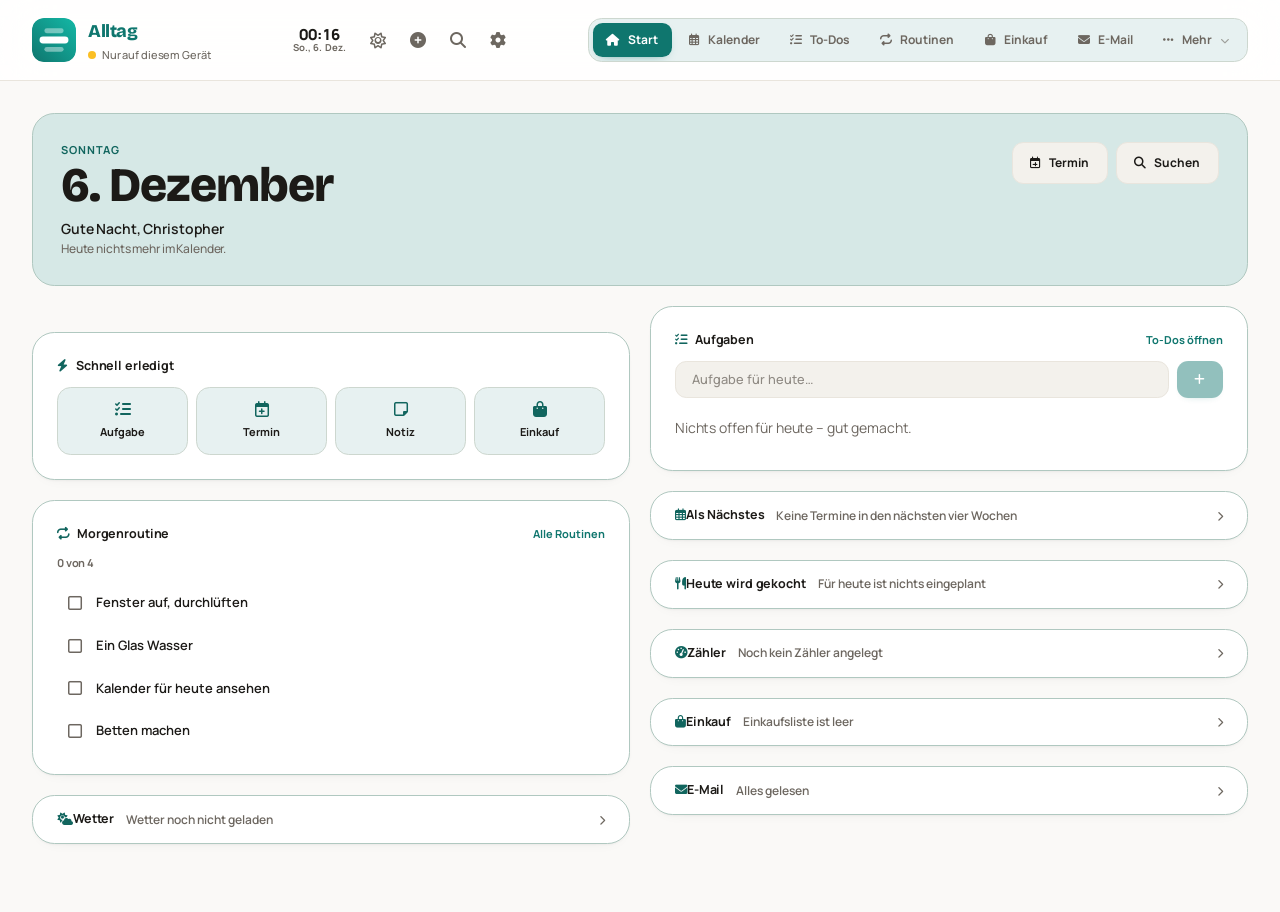
==== commit 7c024324: "Add files via upload" ====
--- a/index.html
+++ b/index.html
@@ -3,7 +3,7 @@
 <head>
     <meta charset="UTF-8">
     <meta name="viewport" content="width=device-width, initial-scale=1.0, viewport-fit=cover">
-    <meta name="app-version" content="2026.11.23-2">
+    <meta name="app-version" content="2026.11.23-5">
     <meta name="theme-color" content="#f4f6fb">
     <meta name="mobile-web-app-capable" content="yes">
     <meta name="apple-mobile-web-app-capable" content="yes">
@@ -177,6 +177,22 @@
         .tdc .tdprog { display: none; }
         .muted  { color: var(--muted); }
         .divider { border-color: var(--border); }
+        /* ---------- Drucken ----------
+           Gedruckt wird nur der Druckbogen, und der schwarz auf weiß – ein
+           dunkles Design würde eine halbe Patrone kosten. */
+        .druck { display: none; }
+        @media print {
+            body > *:not(.druck), .navbar, .backdrop { display: none !important; }
+            .druck { display: block !important; position: static; color: #000; background: #fff; font-size: 11pt; }
+            .druck h1 { font-size: 20pt; font-weight: 800; margin: 0 0 2mm; }
+            .druck h2 { font-size: 13pt; font-weight: 800; margin: 6mm 0 1.5mm; border-bottom: .4pt solid #000; padding-bottom: 1mm; }
+            .druck p, .druck li { margin: 0 0 1.2mm; line-height: 1.4; }
+            .druck .klein { font-size: 9pt; color: #444; }
+            .druck .kasten { border: .4pt solid #888; padding: 2mm 3mm; margin: 0 0 3mm; break-inside: avoid; }
+            .druck ul { list-style: none; padding: 0; margin: 0; }
+            .druck .hk { display: inline-block; width: 4mm; height: 4mm; border: .6pt solid #000; margin-right: 2mm; vertical-align: -.8mm; }
+            @page { margin: 15mm; }
+        }
         /* Kategorienamen im Raster dürfen umbrechen statt abzuschneiden */
         .kat { text-align: left; line-height: 1.2; }
         /* Lange Erklärungen zeigen zwei Zeilen; ein Tipp klappt sie auf */
@@ -457,7 +473,7 @@
         .pk-t.sel { background: var(--accent); border-color: var(--accent); color: #fff; box-shadow: 0 6px 14px -8px var(--accent); }
     </style>
 </head>
-<body class="antialiased" x-data="organizerApp()" @keydown.escape.window="closeModals()" @keydown.ctrl.k.window.prevent="openSearch()" @keydown.meta.k.window.prevent="openSearch()">
+<body class="antialiased" x-data="organizerApp()" @keydown.escape.window="closeModals()" @keydown.ctrl.k.window.prevent="openSearch()" @keydown.meta.k.window.prevent="openSearch()" @keydown.ctrl.j.window.prevent="openSchnell()" @keydown.meta.j.window.prevent="openSchnell()">
 
     <!-- Eigene Logos: App („C“ mit Umlauf-Punkt) und Tresor (Safe-Wählscheibe mit Schlüsselloch) -->
     <svg width="0" height="0" style="position:absolute" aria-hidden="true" focusable="false">
@@ -596,6 +612,8 @@
                         <span x-text="clockTime"></span>
                         <span class="dt" x-text="clockDate"></span>
                     </button>
+                    <button type="button" @click="openTagesblatt()" class="icon-btn" title="Tagesblatt" aria-label="Tagesblatt"><i class="fa-regular fa-sun"></i></button>
+                    <button type="button" @click="openSchnell()" class="icon-btn" title="Schnell erfassen (Strg + J)" aria-label="Schnell erfassen"><i class="fa-solid fa-circle-plus"></i></button>
                     <button type="button" @click="openSearch()" class="icon-btn" title="Suchen (Strg + K)" aria-label="Alles durchsuchen"><i class="fa-solid fa-magnifying-glass"></i></button>
                     <button type="button" @click="switchTab('settings')" class="icon-btn" :class="activeTab === 'settings' ? 'accent' : ''" title="Einstellungen" aria-label="Einstellungen"><i class="fa-solid fa-gear"></i></button>
                 </div>
@@ -870,7 +888,7 @@
                     <div class="flex flex-wrap items-center gap-2.5">
                         <button x-show="googleScriptUrl" @click="fetchGoogleEvents(true)" class="btn btn-soft text-emerald-400"><i class="fa-solid fa-rotate"></i><span>Google Sync</span></button>
                         <div class="seg">
-                            <template x-for="v in [['year','Jahr'],['month','Monat'],['week','Woche'],['day','Tag']]" :key="v[0]">
+                            <template x-for="v in [['year','Jahr'],['month','Monat'],['week','Woche'],['day','Tag'],['list','Liste']]" :key="v[0]">
                                 <button @click="calendarView = v[0]" :class="calendarView === v[0] ? 'on' : ''" x-text="v[1]"></button>
                             </template>
                         </div>
@@ -960,6 +978,35 @@
                 </div>
 
                 <!-- Jahr -->
+                <!-- Zeitleiste: eine durchlaufende Liste ab heute. Am Handy oft
+                     nützlicher als ein Monatsraster mit winzigen Punkten. -->
+                <div x-show="calendarView === 'list'" class="card p-5 sm:p-6 space-y-1">
+                    <p x-show="!zeitleiste.length" class="muted text-sm font-medium text-center py-12">
+                        <i class="fa-regular fa-calendar text-3xl block mb-3 opacity-60"></i>In den nächsten 90 Tagen steht nichts an.
+                    </p>
+                    <template x-for="tag in zeitleiste" :key="tag.ds">
+                        <div class="flex gap-3 sm:gap-4 border-t divider first:border-t-0 py-2.5">
+                            <div class="w-14 sm:w-20 shrink-0 text-right">
+                                <p class="text-[11px] font-black uppercase" :class="tag.heute ? 'accent' : 'muted'" x-text="tag.wochentag"></p>
+                                <p class="text-xl font-black num leading-none" :class="tag.heute ? 'accent' : ''" x-text="tag.tag"></p>
+                                <p class="text-[10px] muted font-bold" x-text="tag.monat"></p>
+                            </div>
+                            <div class="min-w-0 flex-1 space-y-1">
+                                <template x-for="e in tag.items" :key="e.id + e.startDate">
+                                    <button type="button" class="flex items-start gap-2.5 w-full text-left py-1 hover:brightness-110 transition" @click="editEvent(e)">
+                                        <span class="w-1.5 rounded-full self-stretch shrink-0" :style="'background:' + e.color"></span>
+                                        <span class="num text-[12px] font-bold muted w-12 shrink-0 pt-0.5" x-text="e.allDay ? 'ganzt.' : e.startTime"></span>
+                                        <span class="min-w-0">
+                                            <span class="block text-sm font-bold break-words" x-text="e.title"></span>
+                                            <span x-show="e.location" class="block text-[11px] muted" x-text="e.location"></span>
+                                        </span>
+                                    </button>
+                                </template>
+                            </div>
+                        </div>
+                    </template>
+                </div>
+
                 <div x-show="calendarView === 'year'" class="grid grid-cols-1 sm:grid-cols-2 md:grid-cols-3 lg:grid-cols-4 gap-4">
                     <template x-for="(mName, mIdx) in monthNames" :key="mName">
                         <div @click="setMonth(mIdx); calendarView = 'month'" class="card p-5 cursor-pointer group hover:brightness-110 transition">
@@ -1063,7 +1110,16 @@
                             </button>
                             <div x-show="sec.key !== 'done' || doneOpen" :class="cfg.views.todos === 'compact' ? 'space-y-1' : 'space-y-2'">
                                 <template x-for="t in sec.items" :key="t.id">
-                                    <div @click="openTaskModal(t)" class="inner row flex items-center gap-3 cursor-pointer hover:brightness-110 transition" :class="[t.done ? 'opacity-60' : '', cfg.views.todos === 'compact' ? 'tdc' : '']">
+                                    <div class="relative overflow-hidden rounded-2xl">
+                                        <!-- Was beim Wischen darunter zum Vorschein kommt -->
+                                        <div x-show="wischId === t.id && wischDx" class="absolute inset-0 flex items-center justify-between px-5 text-white font-bold text-sm rounded-2xl" :style="'background:' + (wischDx > 0 ? '#16a34a' : '#dc2626')">
+                                            <span x-show="wischDx > 0"><i class="fa-solid fa-check mr-2"></i>Erledigt</span>
+                                            <span class="ml-auto" x-show="wischDx < 0">In den Papierkorb<i class="fa-solid fa-trash-can ml-2"></i></span>
+                                        </div>
+                                        <div @click="openTaskModal(t)"
+                                             @touchstart.passive="wischStart($event, t.id)" @touchmove.passive="wischZieh($event, t.id)"
+                                             @touchend="wischEnde(t.id, () => toggleTodo(t.id), () => deleteTodo(t.id))"
+                                             class="inner row flex items-center gap-3 cursor-pointer hover:brightness-110 transition relative" :style="wischStil(t.id)" :class="[t.done ? 'opacity-60' : '', cfg.views.todos === 'compact' ? 'tdc' : '']">
                                         <button @click.stop="toggleTodo(t.id)" class="check" :class="t.done ? 'done' : ''" :aria-label="t.done ? 'Wieder öffnen' : 'Erledigen'"><i class="fa-solid fa-check"></i></button>
                                         <div class="min-w-0 flex-1">
                                             <p class="text-sm font-bold break-words" :class="t.done ? 'line-through muted' : ''" x-text="t.title"></p>
@@ -1093,6 +1149,7 @@
                                             </div>
                                         </div>
                                         <button @click.stop="toggleImportant(t.id)" class="icon-btn" :class="t.important ? '!text-amber-400' : ''" aria-label="Wichtig"><i :class="t.important ? 'fa-solid fa-star' : 'fa-regular fa-star'"></i></button>
+                                        </div>
                                     </div>
                                 </template>
                             </div>
@@ -1376,6 +1433,7 @@
                                 <div class="inner p-4" :style="meterAmpel(m).stufe ? 'background: color-mix(in srgb, var(--am) 10%, var(--surface)); border-color: color-mix(in srgb, var(--am) 28%, transparent)' : ''">
                                     <p class="text-base sm:text-lg font-black leading-snug" x-text="meterSatz(m)"></p>
                                     <p class="text-[12px] muted font-semibold mt-1" x-text="meterSatzKosten(m)"></p>
+                                    <p x-show="heizHinweis(m)" class="text-[11px] muted mt-1 leading-relaxed" x-text="heizHinweis(m)"></p>
                                     <div x-show="m.target > 0" class="mt-3 space-y-1">
                                         <div class="h-2.5 rounded-full overflow-hidden" style="background: var(--border)">
                                             <div class="h-full rounded-full transition-all" :style="'width:' + Math.min(100, meterStats(m).pct) + '%; background: var(--am)'"></div>
@@ -1516,6 +1574,25 @@
                         <button type="button" class="icon-btn" @click="planShift(-1)" aria-label="Woche zurück"><i class="fa-solid fa-chevron-left text-xs"></i></button>
                         <button type="button" class="btn btn-ghost !px-3 !py-1.5 !text-xs" @click="planToday()">Heute</button>
                         <button type="button" class="icon-btn" @click="planShift(1)" aria-label="Woche vor"><i class="fa-solid fa-chevron-right text-xs"></i></button>
+                    </div>
+                    <!-- Alles für die Woche in einem Rutsch. Gleiche Zutaten werden
+                         zusammengezählt, Portionen eingerechnet. -->
+                    <div x-show="planEinkauf.length" class="inner p-3 space-y-2">
+                        <div class="flex items-center gap-2 flex-wrap">
+                            <p class="label mr-auto !text-[11px]"><i class="fa-solid fa-basket-shopping mr-1.5"></i>Einkauf für diese Woche</p>
+                            <button type="button" class="btn btn-soft !py-1.5 !text-xs" @click="planZutaten = !planZutaten" x-text="planZutaten ? 'Liste ausblenden' : planEinkauf.length + ' Zutaten ansehen'"></button>
+                            <button type="button" class="btn btn-soft !py-1.5 !text-xs" @click="drucke('woche')" title="Wochenplan drucken"><i class="fa-solid fa-print"></i></button>
+                            <button type="button" class="btn btn-primary !py-1.5 !text-xs" @click="planAufEinkauf()"><i class="fa-solid fa-plus"></i>Auf den Einkaufszettel</button>
+                        </div>
+                        <div x-show="planZutaten" class="grid sm:grid-cols-2 lg:grid-cols-3 gap-x-4">
+                            <template x-for="z in planEinkauf" :key="z.name + z.einheit">
+                                <p class="text-[12px] py-0.5 flex gap-2">
+                                    <span class="w-2 h-2 rounded-full shrink-0 mt-1.5" :style="'background:' + catColor(z.kat)"></span>
+                                    <span class="font-semibold" x-text="z.name"></span>
+                                    <span class="muted num ml-auto" x-text="planMengeText(z)"></span>
+                                </p>
+                            </template>
+                        </div>
                     </div>
                     <div class="grid grid-cols-2 sm:grid-cols-4 lg:grid-cols-7 gap-2">
                         <template x-for="t in planWeek" :key="t.ds">
@@ -1616,6 +1693,7 @@
                             <button @click="setView('shopping', 'list')" :class="cfg.views.shopping === 'list' ? 'on' : ''" title="Liste" aria-label="Liste"><i class="fa-solid fa-list"></i></button>
                         </div>
                         <button @click="shareShopList()" class="icon-btn" title="Liste teilen" aria-label="Liste teilen"><i class="fa-solid fa-share-nodes"></i></button>
+                        <button @click="drucke('einkauf')" class="icon-btn" title="Einkaufszettel drucken" aria-label="Einkaufszettel drucken"><i class="fa-solid fa-print"></i></button>
                         <button x-show="shopListId" @click="openShopList(shopLists.find(l => l.id === shopListId))" class="icon-btn" title="Liste bearbeiten" aria-label="Liste bearbeiten"><i class="fa-solid fa-pen"></i></button>
                     </div>
                 </div>
@@ -1720,42 +1798,87 @@
                     </div>
                     </div>
                 </div>
+
+                <!-- Vorrat: die Handvoll Dinge, die nie ausgehen sollen. Drei Zustände,
+                     ein Tipp schaltet weiter – mehr pflegt im Alltag niemand. -->
+                <div class="card p-5 sm:p-6 space-y-3">
+                    <div class="flex items-center gap-2 flex-wrap">
+                        <p class="label mr-auto"><i class="fa-solid fa-boxes-stacked mr-2"></i>Vorrat<span class="ct" x-show="vorratKnapp.length" x-text="vorratKnapp.length + ' knapp'"></span></p>
+                        <button type="button" x-show="vorratKnapp.length" class="btn btn-primary !py-1.5 !text-xs" @click="vorratAufEinkauf()"><i class="fa-solid fa-plus"></i>Knappes auf den Zettel</button>
+                    </div>
+                    <p x-show="!vorrat.length" class="text-[11px] muted leading-relaxed">Trag hier ein, was immer da sein soll – Kaffee, Klopapier, Hundefutter. Ein Tipp schaltet zwischen <b>genug</b>, <b>wird knapp</b> und <b>leer</b>; alles Knappe wanderst du mit einem Knopf auf den Einkaufszettel.</p>
+                    <div x-show="vorrat.length" class="grid grid-cols-2 sm:grid-cols-3 lg:grid-cols-4 gap-2">
+                        <template x-for="v in vorratSortiert" :key="v.id">
+                            <div class="inner p-2.5 flex items-center gap-2" :style="'border-color: color-mix(in srgb, ' + vorratStand(v).farbe + ' 45%, var(--border))'">
+                                <button type="button" class="flex items-center gap-2 min-w-0 flex-1 text-left" @click="vorratWeiter(v)" :title="'Jetzt: ' + vorratStand(v).label + ' – tippen zum Weiterschalten'">
+                                    <span class="text-lg shrink-0" x-text="v.emoji"></span>
+                                    <span class="min-w-0">
+                                        <span class="block text-[13px] font-bold truncate" x-text="v.name"></span>
+                                        <span class="block text-[10px] font-bold" :style="'color:' + vorratStand(v).farbe" x-text="vorratStand(v).label"></span>
+                                    </span>
+                                </button>
+                                <button type="button" class="icon-btn !w-7 !h-7 shrink-0" @click="vorratWeg(v.id)" :aria-label="v.name + ' aus dem Vorrat entfernen'"><i class="fa-solid fa-xmark text-[11px]"></i></button>
+                            </div>
+                        </template>
+                    </div>
+                    <form @submit.prevent="vorratAnlegen()" class="flex gap-2">
+                        <input type="text" x-model="vorratNeu" maxlength="40" class="field" placeholder="Etwas in den Vorrat aufnehmen…" aria-label="Vorrat hinzufügen">
+                        <button type="submit" class="btn btn-soft shrink-0" :disabled="!vorratNeu.trim()"><i class="fa-solid fa-plus"></i></button>
+                    </form>
+                </div>
             </section>
 
             <!-- ================= TRESOR ================= -->
             <!-- ================= E-MAIL ================= -->
             <section x-show="activeTab === 'mail'" x-cloak class="space-y-3">
-                <!-- Befehlsleiste -->
-                <div class="card p-2 sm:p-2.5">
+                <!-- Befehlsleiste: Was man ständig braucht, steht sichtbar. Alles
+                     Weitere liegt unter „Mehr“ – vorher war die Leiste so lang, dass
+                     am Handy die Hälfte hinter dem Rand verschwand. -->
+                <div class="card p-2 sm:p-2.5 space-y-2">
                     <div class="cmd">
                         <button x-show="mailCfg.accounts.length" @click="mailNew()" class="btn btn-primary shrink-0"><i class="fa-solid fa-pen-to-square"></i>Neu</button>
                         <span x-show="mailCfg.accounts.length" class="sep"></span>
-                        <template x-for="a in mailQuick" :key="'q' + a.id">
-                            <button x-show="mailCfg.accounts.length && quickOk(a, mailPicked.length ? mailPicked : (mailCurRow.id ? [mailCurRow] : []))" class="btn btn-soft shrink-0" :disabled="!mailSel && !mailPicked.length" @click="runQuick(a, mailPicked)" :title="a.label">
-                                <i :class="a.icon"></i><span class="hidden md:inline" x-text="a.label"></span>
-                            </button>
-                        </template>
-                        <span x-show="mailCfg.accounts.length && mailQuick.length" class="sep"></span>
-                        <button x-show="mailCfg.accounts.length" class="btn btn-ghost shrink-0" :disabled="!mailSel" @click="mailReplyTo(mailThread.msgs.length - 1, false)"><i class="fa-solid fa-reply"></i><span class="hidden sm:inline">Antworten</span></button>
-                        <button x-show="mailCfg.accounts.length" class="btn btn-ghost shrink-0" :disabled="!mailSel" @click="mailReplyTo(mailThread.msgs.length - 1, true)" title="Allen antworten" aria-label="Allen antworten"><i class="fa-solid fa-reply-all"></i></button>
-                        <button x-show="mailCfg.accounts.length" class="btn btn-ghost shrink-0" :disabled="!mailSel" @click="mailForward(mailThread.msgs.length - 1)" title="Weiterleiten" aria-label="Weiterleiten"><i class="fa-solid fa-share"></i></button>
-                        <span x-show="mailCfg.accounts.length" class="sep"></span>
-                        <button x-show="mailCfg.accounts.length && mailFolder !== 'trash'" class="btn btn-ghost shrink-0" :disabled="!mailSel" @click="mailMove('d')" title="Löschen" aria-label="Löschen"><i class="fa-solid fa-trash-can"></i></button>
-                        <button x-show="mailCfg.accounts.length && mailFolder !== 'archive'" class="btn btn-ghost shrink-0" :disabled="!mailSel" @click="mailMove('a')" title="Archivieren" aria-label="Archivieren"><i class="fa-solid fa-box-archive"></i></button>
-                        <button x-show="mailCfg.accounts.length && (mailFolder === 'trash' || mailFolder === 'spam' || mailFolder === 'archive')" class="btn btn-ghost shrink-0" :disabled="!mailSel" @click="mailMove('i')" title="In den Posteingang" aria-label="In den Posteingang"><i class="fa-solid fa-inbox"></i></button>
-                        <button x-show="mailCfg.accounts.length && mailFolder !== 'spam' && mailFolder !== 'trash'" class="btn btn-ghost shrink-0" :disabled="!mailSel" @click="mailMove('sp')" title="Als Spam melden" aria-label="Als Spam melden"><i class="fa-solid fa-ban"></i></button>
+                        <button x-show="mailCfg.accounts.length" class="btn btn-ghost shrink-0" :disabled="!mailSel" @click="mailReplyTo(mailThread.msgs.length - 1, false)" title="Antworten"><i class="fa-solid fa-reply"></i><span class="hidden sm:inline">Antworten</span></button>
+                        <button x-show="mailCfg.accounts.length && mailFolder !== 'trash'" class="btn btn-ghost shrink-0" :disabled="!mailSel && !mailPicked.length" @click="mailMove('d')" title="Löschen" aria-label="Löschen"><i class="fa-solid fa-trash-can"></i></button>
+                        <button x-show="mailCfg.accounts.length && mailFolder !== 'archive'" class="btn btn-ghost shrink-0" :disabled="!mailSel && !mailPicked.length" @click="mailMove('a')" title="Archivieren" aria-label="Archivieren"><i class="fa-solid fa-box-archive"></i></button>
                         <button x-show="mailCfg.accounts.length" class="btn btn-ghost shrink-0" :disabled="!mailSel" @click="mailSet([mailCurRow], { r: mailCurRow.unread ? 1 : 0 })" :title="mailCurRow.unread ? 'Als gelesen markieren' : 'Als ungelesen markieren'"><i class="fa-solid" :class="mailCurRow.unread ? 'fa-envelope-open' : 'fa-envelope'"></i></button>
                         <button x-show="mailCfg.accounts.length" class="btn btn-ghost mstar shrink-0" :class="mailCurRow.star ? 'on' : ''" :disabled="!mailSel" @click="mailSet([mailCurRow], { s: mailCurRow.star ? 0 : 1 })" title="Markieren" aria-label="Markieren"><i :class="mailCurRow.star ? 'fa-solid fa-star' : 'fa-regular fa-star'"></i></button>
-                        <span x-show="mailCfg.accounts.length" class="sep"></span>
-                        <button x-show="mailFolder === 'spam' && mailList.length" class="btn btn-ghost shrink-0 !text-rose-400" @click="spamLeeren()" title="Spam in den Papierkorb räumen"><i class="fa-solid fa-dumpster-fire"></i><span class="hidden sm:inline">Spam leeren</span></button>
-                        <button x-show="mailCfg.accounts.length" class="btn btn-ghost shrink-0" :disabled="!mailSel" @click="laterOpen('snooze')" title="Später wieder vorlegen"><i class="fa-solid fa-clock-rotate-left"></i><span class="hidden lg:inline">Später</span></button>
-                        <button x-show="mailCfg.accounts.length && abbestellLink" class="btn btn-ghost shrink-0" @click="window.open(abbestellLink, '_blank', 'noopener')" title="Newsletter abbestellen"><i class="fa-solid fa-envelope-circle-check"></i><span class="hidden xl:inline">Abbestellen</span></button>
-                        <button x-show="mailCfg.accounts.length" class="btn btn-ghost shrink-0" :disabled="!mailSel" @click="blockSender(mailCurRow)" title="Absender künftig in den Spam"><i class="fa-solid fa-user-slash"></i></button>
-                        <button x-show="mailCfg.accounts.length" class="btn btn-ghost shrink-0" :disabled="!mailSel" @click="mailToTodo()" title="Als Aufgabe merken"><i class="fa-solid fa-list-check"></i><span class="hidden lg:inline">Aufgabe</span></button>
-                        <button x-show="mailCfg.accounts.length" class="btn btn-ghost shrink-0" :disabled="!mailSel" @click="mailToEvent()" title="Als Termin eintragen"><i class="fa-regular fa-calendar-plus"></i><span class="hidden lg:inline">Termin</span></button>
+
+                        <!-- Alles Seltenere -->
+                        <div x-show="mailCfg.accounts.length" class="relative shrink-0" @click.outside="mailMenu = false">
+                            <button class="btn btn-ghost" @click="mailMenu = !mailMenu" :aria-expanded="mailMenu" title="Weitere Aktionen"><i class="fa-solid fa-ellipsis"></i><span class="hidden sm:inline">Mehr</span></button>
+                            <div x-show="mailMenu" x-transition x-cloak class="menu !w-60">
+                                <template x-for="a in mailQuick" :key="'q' + a.id">
+                                    <button x-show="quickOk(a, mailPicked.length ? mailPicked : (mailCurRow.id ? [mailCurRow] : []))" :disabled="!mailSel && !mailPicked.length" @click="mailMenu = false; runQuick(a, mailPicked)"><i :class="a.icon" class="fa-fw text-xs"></i><span x-text="a.label"></span></button>
+                                </template>
+                                <hr x-show="mailQuick.length">
+                                <button :disabled="!mailSel" @click="mailMenu = false; mailReplyTo(mailThread.msgs.length - 1, true)"><i class="fa-solid fa-reply-all fa-fw text-xs"></i>Allen antworten</button>
+                                <button :disabled="!mailSel" @click="mailMenu = false; mailForward(mailThread.msgs.length - 1)"><i class="fa-solid fa-share fa-fw text-xs"></i>Weiterleiten</button>
+                                <hr>
+                                <button x-show="mailFolder === 'trash' || mailFolder === 'spam' || mailFolder === 'archive'" :disabled="!mailSel" @click="mailMenu = false; mailMove('i')"><i class="fa-solid fa-inbox fa-fw text-xs"></i>In den Posteingang</button>
+                                <button x-show="mailFolder !== 'spam' && mailFolder !== 'trash'" :disabled="!mailSel" @click="mailMenu = false; mailMove('sp')"><i class="fa-solid fa-ban fa-fw text-xs"></i>Als Spam melden</button>
+                                <button :disabled="!mailSel" @click="mailMenu = false; blockSender(mailCurRow)"><i class="fa-solid fa-user-slash fa-fw text-xs"></i>Absender künftig in den Spam</button>
+                                <button x-show="abbestellLink" @click="mailMenu = false; window.open(abbestellLink, '_blank', 'noopener')"><i class="fa-solid fa-envelope-circle-check fa-fw text-xs"></i>Newsletter abbestellen</button>
+                                <hr>
+                                <button :disabled="!mailSel" @click="mailMenu = false; laterOpen('snooze')"><i class="fa-solid fa-clock-rotate-left fa-fw text-xs"></i>Später wieder vorlegen</button>
+                                <button :disabled="!mailSel" @click="mailMenu = false; mailToTodo()"><i class="fa-solid fa-list-check fa-fw text-xs"></i>Als Aufgabe merken</button>
+                                <button :disabled="!mailSel" @click="mailMenu = false; mailToEvent()"><i class="fa-regular fa-calendar-plus fa-fw text-xs"></i>Als Termin eintragen</button>
+                            </div>
+                        </div>
+
                         <span class="flex-1 min-w-[.5rem]"></span>
                         <button x-show="mailCfg.accounts.length" @click="mailRefresh({ manual: true })" class="btn btn-ghost shrink-0" title="Aktualisieren" aria-label="Aktualisieren"><i class="fa-solid fa-rotate" :class="mailLoading ? 'spin' : ''"></i></button>
                         <button @click="openMailSetup()" class="btn btn-ghost shrink-0" title="Postfächer verwalten"><i class="fa-solid fa-gear"></i><span class="hidden sm:inline" x-text="mailCfg.accounts.length ? '' : 'Postfach verbinden'"></span></button>
+                    </div>
+
+                    <!-- Aktion für den geöffneten Ordner. Hängt nur am Ordner, nicht an
+                         der geladenen Liste: sonst verschwindet der Knopf genau dann,
+                         wenn man ihn sucht. -->
+                    <div x-show="mailCfg.accounts.length && mailFolder === 'spam'" class="flex items-center gap-2 flex-wrap border-t divider pt-2">
+                        <button class="btn btn-soft !text-rose-500 shrink-0" :disabled="spamBusy" @click="spamLeeren()"><i class="fa-solid fa-dumpster-fire"></i>Spam leeren</button>
+                        <span class="text-[11px] muted" x-show="!spamBusy && !spamMsg">Alles im Spam-Ordner wandert in den Papierkorb. Gmail löscht es dort nach 30 Tagen.</span>
+                        <span x-show="spamBusy" class="text-[12px] font-bold accent"><i class="fa-solid fa-circle-notch spin mr-1.5"></i>wird geleert …</span>
+                        <span x-show="spamMsg && !spamBusy" class="text-[12px] font-bold" x-text="spamMsg"></span>
                     </div>
                 </div>
 
@@ -1777,9 +1900,19 @@
                                 <p class="text-[10px] muted font-semibold" x-text="mailUnread ? mailUnread + ' ungelesen' : 'alles gelesen'"></p>
                             </div>
                         </div>
-                        <div>
+                        <!-- Am Handy ein Auswahlfeld: eine Leiste mit zehn Ordnern zum
+                             Wischen bringt dort niemanden weiter. -->
+                        <select class="field lg:hidden" aria-label="Ordner" @change="mailSetFolder($event.target.value)">
+                            <template x-for="f in mailFavFolders" :key="'s' + f.id">
+                                <option :value="f.id" :selected="mailFolder === f.id" x-text="f.label + (mailBadge(f.id) > 0 ? ' (' + mailBadge(f.id) + ')' : '')"></option>
+                            </template>
+                            <template x-for="l in mailLabels" :key="'sl' + l.name">
+                                <option :value="'label:' + l.name" :selected="mailFolder === 'label:' + l.name" x-text="l.name + (l.unread > 0 ? ' (' + l.unread + ')' : '')"></option>
+                            </template>
+                        </select>
+                        <div class="hidden lg:block">
                             <p class="label px-2 pb-1.5">Favoriten</p>
-                            <div class="flex lg:flex-col gap-1 overflow-x-auto lg:overflow-visible">
+                            <div class="flex lg:flex-col gap-1">
                                 <template x-for="f in mailFavFolders" :key="'f' + f.id">
                                     <button class="mfold" :class="mailFolder === f.id ? 'on' : ''" @click="mailSetFolder(f.id)">
                                         <i class="fa-solid w-4 text-center" :class="f.icon"></i><span x-text="f.label"></span>
@@ -1789,9 +1922,9 @@
                             </div>
                         </div>
                         <!-- Eigene Ordner (Gmail-Labels) -->
-                        <div x-show="mailLabels.length" class="pt-2 border-t divider">
+                        <div x-show="mailLabels.length" class="pt-2 border-t divider hidden lg:block">
                             <p class="label px-2 pb-1.5">Ordner</p>
-                            <div class="flex lg:flex-col gap-1 overflow-x-auto lg:overflow-visible">
+                            <div class="flex lg:flex-col gap-1">
                                 <template x-for="l in mailLabels" :key="l.name">
                                     <button class="mfold" :class="mailFolder === 'label:' + l.name ? 'on' : ''" @click="mailSetFolder('label:' + l.name)">
                                         <i class="fa-solid fa-folder w-4 text-center"></i><span class="truncate" x-text="l.name"></span>
@@ -2242,6 +2375,61 @@
                             </template>
                         </div>
 
+                        <!-- Gemeinsame Liste -->
+                        <div x-show="!setQuery.trim() && setCat === 'sync'" class="card p-5 sm:p-6 space-y-3">
+                            <p class="label"><i class="fa-solid fa-user-group mr-2"></i>Gemeinsame Einkaufsliste</p>
+                            <p class="text-[11px] muted leading-relaxed">Eine Einkaufsliste, die du mit jemandem teilst – über einen eigenen Raum mit eigenem Passwort. Geteilt wird <b>nur diese eine Liste</b>: keine Termine, keine Aufgaben, keine Notizen, kein Tresor. Beide Seiten brauchen die App und dieselben drei Angaben.</p>
+                            <p x-show="!syncCfg.url" class="text-[12px] muted">Dafür muss zuerst der Abgleich über das Google-Script eingerichtet sein.</p>
+                            <template x-if="syncCfg.url">
+                                <div class="space-y-2">
+                                    <label class="block"><span class="label !text-[10px]">Welche Liste</span>
+                                        <select class="field mt-1" x-model="teilCfg.listId" @change="saveCfg()" aria-label="Liste zum Teilen">
+                                            <option value="">Einkauf (Hauptliste)</option>
+                                            <template x-for="l in shopLists" :key="'tl' + l.id"><option :value="l.id" x-text="l.emoji + ' ' + l.name"></option></template>
+                                        </select>
+                                    </label>
+                                    <div class="grid sm:grid-cols-2 gap-2">
+                                        <label class="block"><span class="label !text-[10px]">Raum</span>
+                                            <input type="text" class="field mt-1" x-model="teilCfg.room" @change="saveCfg()" placeholder="teil-…" autocomplete="off" spellcheck="false" aria-label="Raum der gemeinsamen Liste"></label>
+                                        <label class="block"><span class="label !text-[10px]">Passwort</span>
+                                            <input type="text" class="field mt-1" x-model="teilCfg.pass" @change="saveCfg()" autocomplete="off" spellcheck="false" aria-label="Passwort der gemeinsamen Liste"></label>
+                                    </div>
+                                    <div class="flex flex-wrap gap-2">
+                                        <button type="button" class="btn btn-soft" @click="teilNeuerRaum()"><i class="fa-solid fa-dice"></i>Neu erzeugen</button>
+                                        <button type="button" class="btn btn-soft" x-show="teilCfg.room && teilCfg.pass" @click="copy(teilEinladung(), 'Einladung kopiert')"><i class="fa-regular fa-copy"></i>Einladung kopieren</button>
+                                        <button type="button" class="btn btn-primary" :disabled="teilBusy || !teilCfg.room || !teilCfg.pass" @click="teilCfg.on = true; saveCfg(); teilAbgleich()"><i class="fa-solid fa-rotate" :class="teilBusy ? 'spin' : ''"></i>Jetzt abgleichen</button>
+                                        <button type="button" class="btn btn-soft" x-show="teilCfg.on" @click="teilCfg.on = false; saveCfg(); teilMsg = 'Abgeschaltet.'"><i class="fa-solid fa-stop"></i>Abschalten</button>
+                                    </div>
+                                    <p x-show="teilMsg" class="text-[12px] font-bold" x-text="teilMsg"></p>
+                                    <p class="text-[11px] muted leading-relaxed">Wer Raum und Passwort hat, sieht diese Liste und kann sie ändern. Gib beides nur an die Person weiter, mit der du teilen willst. Abgeglichen wird beim Öffnen des Einkaufs und alle zwei Minuten, solange die App offen ist.</p>
+                                </div>
+                            </template>
+                        </div>
+
+                        <!-- Wochenrückblick: dieselbe Übersicht, anderer Inhalt -->
+                        <div x-show="!setQuery.trim() && setCat === 'notify'" class="card p-5 sm:p-6 space-y-3">
+                            <p class="label"><i class="fa-solid fa-chart-line mr-2"></i>Wochenrückblick</p>
+                            <p class="text-[11px] muted leading-relaxed">Sonntags um 18 Uhr eine Mail: was du erledigt hast, was offen und überfällig ist, was nächste Woche ansteht, wie die Routinen liefen und wie viel Strom, Gas und Wasser durchgelaufen sind. Nutzt dieselbe Übersicht wie die Morgenmail – nichts Zusätzliches wird abgelegt.</p>
+                            <p x-show="!mailDayReady" class="text-[12px] muted">Dafür muss zuerst der Abgleich über das Google-Script eingerichtet sein.</p>
+                            <template x-if="mailDayReady">
+                                <div class="space-y-2">
+                                    <div class="flex flex-wrap gap-2">
+                                        <button type="button" class="btn btn-primary" x-show="!cfg.weekMail" :disabled="wocheBusy" @click="wocheAn()"><i class="fa-solid fa-play"></i>Einschalten</button>
+                                        <button type="button" class="btn btn-soft" x-show="cfg.weekMail" :disabled="wocheBusy" @click="wocheAus()"><i class="fa-solid fa-stop"></i>Abschalten</button>
+                                        <button type="button" class="btn btn-soft" x-show="cfg.weekMail" :disabled="wocheBusy" @click="wocheTest()"><i class="fa-regular fa-paper-plane"></i>Jetzt testen</button>
+                                        <button type="button" class="btn btn-soft" x-show="cfg.weekMail" :disabled="wocheBusy" @click="wochePruefen()"><i class="fa-solid fa-stethoscope"></i>Prüfen</button>
+                                        <span x-show="wocheBusy" class="text-[12px] font-bold accent self-center"><i class="fa-solid fa-circle-notch spin mr-1.5"></i>einen Moment …</span>
+                                    </div>
+                                    <p x-show="wocheMsg" class="text-[12px] font-bold" x-text="wocheMsg"></p>
+                                    <div x-show="wocheStat" class="inner p-3 text-[11px] space-y-1 font-semibold">
+                                        <p><span class="muted">Auslöser:</span> <span x-text="wocheStat?.ausloeser ? 'vorhanden, sonntags 18 Uhr' : 'fehlt'"></span></p>
+                                        <p><span class="muted">Letzter Lauf:</span> <span x-text="mailDayZeit(wocheStat?.letzterLauf) + (wocheStat?.letzterLauf ? (wocheStat.letzterOk ? ' · erfolgreich' : ' · gescheitert') : '')"></span></p>
+                                        <p x-show="wocheStat?.letzterFehler" class="text-amber-400" x-text="'Fehler: ' + wocheStat?.letzterFehler"></p>
+                                    </div>
+                                </div>
+                            </template>
+                        </div>
+
                         <!-- Erinnerungen, wenn die App zu ist -->
                         <div x-show="!setQuery.trim() && setCat === 'notify'" class="card p-5 sm:p-6 space-y-3">
                             <p class="label"><i class="fa-solid fa-bell mr-2"></i>Erinnerungen aufs Handy</p>
@@ -2354,6 +2542,30 @@
                 </div>
 <div class="card p-5 sm:p-6 space-y-5">
                     <p class="label"><i class="fa-solid fa-palette mr-2"></i>Design</p>
+
+                    <!-- Hell am Tag, dunkel am Abend – nach dem echten Sonnenstand
+                         deines Wetterorts, nicht nach einer festen Uhrzeit. -->
+                    <div class="inner p-3 space-y-2">
+                        <div class="flex items-center justify-between gap-3">
+                            <div class="min-w-0">
+                                <p class="text-sm font-bold">Automatisch wechseln</p>
+                                <p class="text-[11px] muted" x-text="cfg.autoTheme ? (istTag ? 'Gerade Tag' : 'Gerade Nacht') + ' · Sonne ' + sonnenZeiten().auf + ' bis ' + sonnenZeiten().unter + (sonnenZeiten().geschaetzt ? ' (geschätzt, kein Wetterort eingestellt)' : '') : 'Hell am Tag, dunkel am Abend'"></p>
+                            </div>
+                            <button type="button" role="switch" :aria-checked="cfg.autoTheme" class="switch shrink-0" :class="cfg.autoTheme ? 'on' : ''" @click="cfg.autoTheme = !cfg.autoTheme; saveCfg(); themeAuto()" aria-label="Aussehen automatisch wechseln"></button>
+                        </div>
+                        <div x-show="cfg.autoTheme" class="grid grid-cols-2 gap-2">
+                            <label class="block"><span class="label !text-[10px]">Am Tag</span>
+                                <select class="field mt-1" x-model="cfg.themeDay" @change="saveCfg(); themeAuto()" aria-label="Design am Tag">
+                                    <template x-for="t in themes" :key="'d' + t.id"><option :value="t.id" x-text="t.label"></option></template>
+                                </select>
+                            </label>
+                            <label class="block"><span class="label !text-[10px]">Am Abend</span>
+                                <select class="field mt-1" x-model="cfg.themeNight" @change="saveCfg(); themeAuto()" aria-label="Design am Abend">
+                                    <template x-for="t in themes" :key="'n' + t.id"><option :value="t.id" x-text="t.label"></option></template>
+                                </select>
+                            </label>
+                        </div>
+                    </div>
                     <div class="grid grid-cols-2 sm:grid-cols-4 gap-3">
                         <template x-for="t in themes" :key="t.id">
                             <button @click="setTheme(t.id)" class="inner p-4 text-left text-xs font-bold transition flex items-center gap-3" :class="themeSettings === t.id ? 'themeon' : 'hover:brightness-110'">
@@ -2528,6 +2740,60 @@
                         </div>
 
                         <div x-show="!setQuery.trim() && setCat === 'data'" class="space-y-5">
+                            <!-- Jahresrückblick aus vorhandenen Daten -->
+                            <div class="card p-5 sm:p-6 space-y-3">
+                                <div class="flex items-center gap-2 flex-wrap">
+                                    <p class="label mr-auto"><i class="fa-solid fa-calendar-check mr-2"></i>Jahresrückblick</p>
+                                    <select class="field !w-auto" x-model.number="jahrWahl" aria-label="Jahr">
+                                        <template x-for="y in [0, 1, 2, 3].map(n => Number(today.slice(0, 4)) - n)" :key="y">
+                                            <option :value="y" x-text="y"></option>
+                                        </template>
+                                    </select>
+                                </div>
+                                <div class="grid grid-cols-2 sm:grid-cols-4 gap-2">
+                                    <div class="inner p-3"><p class="text-2xl font-black num" x-text="jahrRueckblick.termine"></p><p class="text-[11px] muted font-bold">Termine</p></div>
+                                    <div class="inner p-3"><p class="text-2xl font-black num" x-text="jahrRueckblick.erledigt"></p><p class="text-[11px] muted font-bold">Aufgaben erledigt</p></div>
+                                    <div class="inner p-3"><p class="text-2xl font-black num" x-text="jahrRueckblick.geburtstage"></p><p class="text-[11px] muted font-bold">Geburtstage</p></div>
+                                    <div class="inner p-3"><p class="text-2xl font-black" x-text="jahrRueckblick.bestMonatN ? ['Jan','Feb','Mär','Apr','Mai','Jun','Jul','Aug','Sep','Okt','Nov','Dez'][jahrRueckblick.bestMonat] : '–'"></p><p class="text-[11px] muted font-bold" x-text="jahrRueckblick.bestMonatN ? 'vollster Monat (' + jahrRueckblick.bestMonatN + ')' : 'kein Monat sticht heraus'"></p></div>
+                                </div>
+                                <div x-show="jahrRueckblick.rezepte.length">
+                                    <p class="label !text-[10px] mb-1">Am häufigsten gekocht</p>
+                                    <template x-for="r in jahrRueckblick.rezepte" :key="'jr' + r[0]">
+                                        <p class="text-[12px] flex gap-2"><span class="font-semibold" x-text="r[0]"></span><span class="muted num ml-auto" x-text="r[1] + '×'"></span></p>
+                                    </template>
+                                </div>
+                                <div x-show="jahrRueckblick.zaehler.some(z => z.menge)">
+                                    <p class="label !text-[10px] mb-1">Verbrauch im Jahr</p>
+                                    <template x-for="z in jahrRueckblick.zaehler" :key="'jz' + z.name">
+                                        <p class="text-[12px] flex gap-2" x-show="z.menge"><span class="font-semibold" x-text="z.name"></span><span class="muted num ml-auto" x-text="fmtNum(z.menge) + ' ' + z.einheit"></span></p>
+                                    </template>
+                                </div>
+                                <p class="text-[11px] muted leading-relaxed">Gerechnet aus dem, was gespeichert ist – erledigte Aufgaben zählen erst, seit die App den Zeitpunkt mitschreibt.</p>
+                            </div>
+
+                            <!-- Papierkorb: Gelöschtes bleibt 30 Tage greifbar. Davor war
+                                 jedes Löschen endgültig, abgesehen vom kurzen Hinweis unten. -->
+                            <div class="card p-5 sm:p-6 space-y-3">
+                                <div class="flex items-center gap-2 flex-wrap">
+                                    <p class="label mr-auto"><i class="fa-solid fa-trash-can-arrow-up mr-2"></i>Papierkorb</p>
+                                    <button type="button" x-show="papierkorb.length" class="btn btn-soft !text-rose-500" @click="pkLeeren()"><i class="fa-solid fa-broom"></i>Leeren</button>
+                                </div>
+                                <p class="text-[11px] muted leading-relaxed">Gelöschte Termine, Aufgaben, Notizen, Rezepte, Zähler und Listen liegen hier <b x-text="PK_TAGE + ' Tage'"></b> und wandern mit dem Abgleich auf deine anderen Geräte. Danach verschwinden sie von selbst.</p>
+                                <p x-show="!papierkorb.length" class="muted text-sm py-3">Der Papierkorb ist leer.</p>
+                                <div x-show="papierkorb.length" class="space-y-1">
+                                    <template x-for="x in pkListe" :key="x.id">
+                                        <div class="flex items-center gap-3 py-2 border-t divider first:border-t-0">
+                                            <i :class="pkArt(x.art).icon" class="w-4 text-center shrink-0" style="color: var(--area-ink)"></i>
+                                            <div class="min-w-0 flex-1">
+                                                <p class="text-sm font-bold truncate" x-text="x.titel"></p>
+                                                <p class="text-[11px] muted" x-text="pkArt(x.art).name + ' · gelöscht ' + mailDayZeit(new Date(x.at).toISOString()) + ' · ' + pkTage(x) + (x.mit.length ? ' · mit ' + x.mit.length + ' Einträgen' : '')"></p>
+                                            </div>
+                                            <button type="button" class="btn btn-soft shrink-0" @click="pkZurueck(x)"><i class="fa-solid fa-rotate-left"></i><span class="hidden sm:inline">Zurück</span></button>
+                                            <button type="button" class="icon-btn danger shrink-0" @click="pkEndgueltig(x)" aria-label="Endgültig löschen"><i class="fa-solid fa-xmark text-xs"></i></button>
+                                        </div>
+                                    </template>
+                                </div>
+                            </div>
                             <div class="card p-5 sm:p-6 space-y-6">
                     <div class="space-y-3">
                         <p class="label"><i class="fa-solid fa-floppy-disk mr-2"></i>Backup</p>
@@ -2548,6 +2814,26 @@
                             </div>
                         </div>
                         <div x-show="!setQuery.trim() && setCat === 'about'" class="space-y-5" x-init="checkOffline()">
+                            <!-- Fehler blitzen sonst nur als Hinweis auf und sind weg. -->
+                            <div class="card p-5 sm:p-6 space-y-3">
+                                <div class="flex items-center gap-2 flex-wrap">
+                                    <p class="label mr-auto"><i class="fa-solid fa-clipboard-list mr-2"></i>Fehlerprotokoll</p>
+                                    <button type="button" x-show="protokoll.length" class="btn btn-soft" @click="protokollKopieren()"><i class="fa-regular fa-copy"></i>Kopieren</button>
+                                    <button type="button" x-show="protokoll.length" class="btn btn-soft" @click="protokollLeeren()"><i class="fa-solid fa-broom"></i>Leeren</button>
+                                </div>
+                                <p class="text-[11px] muted leading-relaxed">Die letzten 50 Fehlermeldungen aus Abgleich, E-Mail, Morgenmail und Erinnerungen. Bleibt auf diesem Gerät und wird nirgends hingeschickt.</p>
+                                <p x-show="!protokoll.length" class="muted text-sm py-3">Keine Fehler verzeichnet.</p>
+                                <div x-show="protokoll.length" class="inner p-3 space-y-1 max-h-72 overflow-y-auto">
+                                    <template x-for="z in protokoll" :key="z.id">
+                                        <p class="text-[11px] leading-relaxed border-t divider first:border-t-0 pt-1 first:pt-0">
+                                            <span class="muted" x-text="mailDayZeit(new Date(z.at).toISOString())"></span>
+                                            <b x-text="' ' + z.wo + ': '"></b><span x-text="z.text"></span>
+                                            <span x-show="z.mal > 1" class="muted" x-text="' (' + z.mal + '×)'"></span>
+                                        </p>
+                                    </template>
+                                </div>
+                            </div>
+
                             <!-- Ein Knopf, der alles Wichtige der Reihe nach durchprobiert.
                                  Spart das Suchen in fünf Bereichen, wenn etwas klemmt. -->
                             <div class="card p-5 sm:p-6 space-y-3">
@@ -3089,6 +3375,7 @@
             <div class="flex flex-wrap gap-2 pt-1">
                 <button type="button" @click="startCook(recipeDraft)" class="btn btn-primary"><i class="fa-solid fa-fire-burner"></i>Kochen</button>
                 <button type="button" @click="recipeToShopping()" class="btn btn-soft"><i class="fa-solid fa-basket-shopping"></i>Zutaten einkaufen</button>
+                <button type="button" @click="drucke('rezept')" class="btn btn-soft" title="Rezept drucken"><i class="fa-solid fa-print"></i><span class="hidden sm:inline">Drucken</span></button>
                 <button type="button" @click="recipeToNote()" class="btn btn-soft"><i class="fa-regular fa-note-sticky"></i><span class="hidden sm:inline">Als Notiz</span></button>
                 <span class="flex-1"></span>
                 <button type="button" @click="showRecipe = false" class="btn btn-ghost">Schließen</button>
@@ -3556,6 +3843,151 @@
     </div>
 
     <!-- Globale Suche -->
+    <!-- Druckbogen: am Bildschirm unsichtbar, beim Drucken das Einzige.
+         Was gedruckt wird, entscheidet „druckWas“. -->
+    <div class="druck" aria-hidden="true">
+        <template x-if="druckWas === 'einkauf'">
+            <div>
+                <h1 x-text="shopListId && shopLists.find(l => l.id === shopListId) ? 'Einkauf · ' + shopLists.find(l => l.id === shopListId).name : 'Einkauf'"></h1>
+                <p class="klein" x-text="new Date().toLocaleDateString('de-DE', { weekday: 'long', day: 'numeric', month: 'long', year: 'numeric' })"></p>
+                <template x-for="g in shopGroups" :key="'dg' + g.cat">
+                    <div>
+                        <h2 x-text="g.cat"></h2>
+                        <ul><template x-for="i in g.items" :key="'di' + i.id">
+                            <li><span class="hk"></span><span x-text="i.name"></span><span class="klein" x-show="i.note" x-text="' – ' + i.note"></span></li>
+                        </template></ul>
+                    </div>
+                </template>
+            </div>
+        </template>
+        <template x-if="druckWas === 'woche'">
+            <div>
+                <h1>Wochenplan</h1>
+                <p class="klein" x-text="planLabel"></p>
+                <template x-for="t in planWeek" :key="'dw' + t.ds">
+                    <div class="kasten">
+                        <h2 style="margin-top:0" x-text="t.label + ', ' + fmtPickDate(t.ds)"></h2>
+                        <p x-show="!t.eintraege.length" class="klein">—</p>
+                        <template x-for="e in t.eintraege" :key="'de' + e.id">
+                            <p><b x-text="e.name"></b><span class="klein" x-show="e.portionen" x-text="' · ' + e.portionen + ' Portionen'"></span></p>
+                        </template>
+                    </div>
+                </template>
+                <template x-if="planEinkauf.length">
+                    <div>
+                        <h2>Einkauf für die Woche</h2>
+                        <ul><template x-for="z in planEinkauf" :key="'dz' + z.name + z.einheit">
+                            <li><span class="hk"></span><span x-text="z.name"></span><span class="klein" x-text="planMengeText(z) ? ' – ' + planMengeText(z) : ''"></span></li>
+                        </template></ul>
+                    </div>
+                </template>
+            </div>
+        </template>
+        <template x-if="druckWas === 'rezept' && recipeDraft">
+            <div>
+                <h1 x-text="recipeDraft.title"></h1>
+                <p class="klein" x-text="[recipeDraft.servings ? recipeDraft.servings + ' Portionen' : '', recipeDraft.minutes ? recipeDraft.minutes + ' Min.' : '', recipeDraft.source].filter(Boolean).join(' · ')"></p>
+                <h2>Zutaten</h2>
+                <ul><template x-for="(i, ix) in recipeDraft.ings" :key="'dr' + ix">
+                    <li><span x-text="ingLabel(i)"></span> <span x-text="i.name"></span></li>
+                </template></ul>
+                <h2>Zubereitung</h2>
+                <template x-for="(sch, ix) in String(recipeDraft.steps || '').split(/\n+/).filter(Boolean)" :key="'ds' + ix">
+                    <p><b x-text="(ix + 1) + '. '"></b><span x-text="sch"></span></p>
+                </template>
+            </div>
+        </template>
+    </div>
+
+    <!-- Tagesblatt: Vollbild für den Morgen. Wenig, dafür groß. -->
+    <div x-show="showTagesblatt" x-cloak class="fixed inset-0 z-[70] overflow-y-auto" style="background: var(--bg)">
+        <div class="min-h-full flex flex-col p-6 sm:p-10 max-w-3xl mx-auto w-full">
+            <div class="flex items-start gap-4">
+                <div class="mr-auto min-w-0">
+                    <p class="text-[13px] font-black uppercase muted" style="letter-spacing:.12em" x-text="tbGruss"></p>
+                    <p class="font-black leading-none mt-2" style="font-size: clamp(3.5rem, 18vw, 7rem)" x-text="tbUhr"></p>
+                    <p class="text-lg sm:text-xl font-bold muted mt-1" x-text="tbDatum"></p>
+                </div>
+                <button type="button" class="icon-btn shrink-0" @click="showTagesblatt = false" aria-label="Tagesblatt schließen"><i class="fa-solid fa-xmark"></i></button>
+            </div>
+
+            <div x-show="wx.now" class="flex items-center gap-3 mt-5">
+                <i class="text-4xl shrink-0" style="color: var(--area-ink)" :class="wmoIcon(wx.now?.code, wx.now?.night)"></i>
+                <span class="text-3xl font-black num" x-text="Math.round(wx.now?.temp) + '°'"></span>
+                <span class="text-sm font-semibold muted leading-tight" x-text="(wx.place || '') + ' · ' + Math.round(wx.days?.[0]?.min) + '° bis ' + Math.round(wx.days?.[0]?.max) + '°'"></span>
+            </div>
+
+            <div class="mt-8 space-y-6">
+                <div>
+                    <p class="label mb-2">Heute</p>
+                    <p x-show="!tbTermine.length" class="text-xl font-bold muted">Keine Termine.</p>
+                    <template x-for="e in tbTermine" :key="e.id + e.startDate">
+                        <div class="flex items-baseline gap-4 py-2 border-t divider first:border-t-0">
+                            <span class="num font-black text-2xl sm:text-3xl shrink-0 w-24 sm:w-28" x-text="e.allDay ? '–' : e.startTime"></span>
+                            <span class="min-w-0 flex-1">
+                                <span class="block text-xl sm:text-2xl font-bold break-words" x-text="e.title"></span>
+                                <!-- „Heute · heute“ wäre doppelt gemoppelt -->
+                                <span class="block text-sm font-semibold muted" x-text="[e.wann, e.location, e.cd && e.cd.toLowerCase() !== e.wann.toLowerCase() ? e.cd : ''].filter(Boolean).join(' · ')"></span>
+                            </span>
+                        </div>
+                    </template>
+                </div>
+                <div>
+                    <p class="label mb-2">Als Nächstes dran</p>
+                    <p x-show="!tbAufgaben.length" class="text-xl font-bold muted">Nichts Dringendes.</p>
+                    <template x-for="t in tbAufgaben" :key="t.id">
+                        <button type="button" class="flex items-center gap-4 py-2 border-t divider first:border-t-0 w-full text-left" @click="toggleTodo(t)">
+                            <i class="fa-regular fa-square text-2xl shrink-0 muted"></i>
+                            <span class="min-w-0">
+                                <span class="block text-xl sm:text-2xl font-bold break-words" x-text="t.title"></span>
+                                <span x-show="t.due" class="block text-sm font-semibold" :class="t.due < today ? 'text-rose-400' : 'muted'" x-text="t.due < today ? 'überfällig seit ' + fmtPickDate(t.due) : 'fällig ' + fmtPickDate(t.due)"></span>
+                            </span>
+                        </button>
+                    </template>
+                </div>
+            </div>
+
+            <div class="mt-auto pt-8 flex gap-2 flex-wrap">
+                <button type="button" class="btn btn-soft" @click="showTagesblatt = false; openSchnell()"><i class="fa-solid fa-circle-plus"></i>Erfassen</button>
+                <button type="button" class="btn btn-soft" @click="showTagesblatt = false"><i class="fa-solid fa-table-cells-large"></i>Zur App</button>
+            </div>
+        </div>
+    </div>
+
+    <!-- Schnellerfassung: ein Satz, die App ordnet ihn ein und zeigt vorher,
+         was sie verstanden hat. Umstellen geht mit einem Tipp. -->
+    <div x-show="showSchnell" x-transition.opacity x-cloak class="backdrop" @click.self="showSchnell = false">
+        <div class="card w-full max-w-xl overflow-hidden !p-0">
+            <div class="p-3 border-b divider flex items-center gap-2">
+                <i class="fa-solid fa-circle-plus muted ml-2"></i>
+                <input x-ref="seInput" type="text" x-model="seText" @keydown.enter.prevent="seSpeichern()"
+                       placeholder="z. B. „Donnerstag 14 Uhr Zahnarzt“ oder „Milch, Butter, Käse“" class="field !border-0 !bg-transparent !shadow-none" autocomplete="off" aria-label="Schnell erfassen">
+                <button type="button" class="icon-btn" @click="showSchnell = false" aria-label="Schließen"><i class="fa-solid fa-xmark"></i></button>
+            </div>
+            <div class="p-4 space-y-3">
+                <p x-show="!seText.trim()" class="muted text-[12px] leading-relaxed">
+                    Schreib einfach los. Steht eine Uhrzeit oder ein Datum darin, wird ein <b>Termin</b> daraus.
+                    Mehrere bekannte Lebensmittel landen im <b>Einkauf</b>. Alles andere wird eine <b>Aufgabe</b>.
+                    Mit „Termin:“, „Aufgabe:“ oder „Einkauf:“ am Anfang entscheidest du selbst.
+                </p>
+                <template x-if="seErg">
+                    <div class="inner p-3 space-y-2">
+                        <div class="seg" role="group" aria-label="Ziel">
+                            <button type="button" @click="seZiel = 'event'" :class="(seZiel || (seErg && seErg.art)) === 'event' ? 'on' : ''"><i class="fa-regular fa-calendar mr-1.5"></i>Termin</button>
+                            <button type="button" @click="seZiel = 'todo'" :class="(seZiel || (seErg && seErg.art)) === 'todo' ? 'on' : ''"><i class="fa-solid fa-list-check mr-1.5"></i>Aufgabe</button>
+                            <button type="button" @click="seZiel = 'shop'" :class="(seZiel || (seErg && seErg.art)) === 'shop' ? 'on' : ''"><i class="fa-solid fa-basket-shopping mr-1.5"></i>Einkauf</button>
+                        </div>
+                        <p class="text-sm font-bold" x-text="seVorschau"></p>
+                    </div>
+                </template>
+                <div class="flex gap-2 justify-end">
+                    <button type="button" class="btn btn-soft" @click="showSchnell = false">Abbrechen</button>
+                    <button type="button" class="btn btn-primary" :disabled="!seErg" @click="seSpeichern()"><i class="fa-solid fa-check"></i>Eintragen</button>
+                </div>
+            </div>
+        </div>
+    </div>
+
     <div x-show="showSearch" x-transition.opacity x-cloak class="backdrop" @click.self="showSearch = false">
         <div class="card w-full max-w-xl overflow-hidden !p-0">
             <div class="p-3 border-b divider flex items-center gap-2">
@@ -3842,13 +4274,13 @@
 
         /* ============ Datenmodelle & Migration ============ */
         const DEFAULT_CFG = {
-            accent: '', density: 'comfortable', startTab: 'last', confirmDelete: true, notifications: false, autoUpdate: true,
+            accent: '', density: 'comfortable', startTab: 'last', confirmDelete: true, notifications: false, autoUpdate: true, autoTheme: false, themeDay: 'daylight', themeNight: 'midnight',
             calView: 'month', weekStart: 1, hourAuto: true, hourFrom: 6, hourTo: 22, defaultDuration: 60, defaultReminder: '', state: 'NW', showHolidays: true, showTasksInCal: true,
             remindTime: '09:00', newOnTop: true, showDone: true,
             shopGroup: true,
             showUpcoming: true, upcomingCount: 5,
             vaultLockMin: 5, clipboardClear: 30, showLogos: true, genLength: 20,
-            appName: 'Alltag', recipeView: 'grid', startOrder: null, startOrderPhone: null, morningMail: false, morningHour: 7, pushOn: false, pushWays: ['mail'], pushTgToken: '', pushTgChat: '', wxMood: true, weather: false, weatherPlace: null, weatherPlaces: [], weatherAuto: true, weatherUnit: 'c', fontSize: 'normal', reduceMotion: false, radius: 'soft', cardStyle: 'solid', font: 'default', bgStyle: 'plain',
+            appName: 'Alltag', recipeView: 'grid', startOrder: null, startOrderPhone: null, morningMail: false, morningHour: 7, pushOn: false, weekMail: false, pushWays: ['mail'], pushTgToken: '', pushTgChat: '', wxMood: true, weather: false, weatherPlace: null, weatherPlaces: [], weatherAuto: true, weatherUnit: 'c', fontSize: 'normal', reduceMotion: false, radius: 'soft', cardStyle: 'solid', font: 'default', bgStyle: 'plain',
             defaultEventColor: '#6366f1', todoSortDefault: 'created', hideDoneDays: 0,
             todayEvents: true, todayTodos: true, todayMail: true, todayShop: true,
             autoBackup: false, backupEvery: 7, showRecent: true, lockOnHide: false, quietOn: false, quietFrom: '22:00', quietTo: '07:00',
@@ -4094,6 +4526,94 @@
                 || (n.length >= 4 ? CATALOG.find(p => { const pn = p.name.toLowerCase(); return pn.includes(n) || (pn.length >= 4 && n.includes(pn)); }) : null) || null;
         }
         const guessCategory = name => (matchProduct(name) || { category: 'Sonstiges' }).category;
+
+        /* ---------- Schnellerfassung ----------
+           Ein Satz, drei mögliche Ziele. Die Regel ist bewusst einfach und
+           erklärbar: Steht eine Uhrzeit oder ein Datum drin, ist es ein Termin.
+           Sind es mehrere bekannte Lebensmittel, ist es Einkauf. Sonst eine
+           Aufgabe. Was erkannt wurde, zeigt die App vorher an – raten ohne
+           Rückmeldung wäre schlimmer als gar nicht raten. */
+        const SE_WOCHENTAGE = [['sonntag', 0], ['montag', 1], ['dienstag', 2], ['mittwoch', 3], ['donnerstag', 4], ['freitag', 5], ['samstag', 6], ['sonnabend', 6],
+                               ['so', 0], ['mo', 1], ['di', 2], ['mi', 3], ['do', 4], ['fr', 5], ['sa', 6]];
+        const SE_EINKAUF = /^(einkauf|einkaufen|kaufen|besorgen|shopping)\s*[:\-]?\s*/i;
+        const SE_AUFGABE = /^(aufgabe|todo|to-do|erledigen)\s*[:\-]?\s*/i;
+        const SE_TERMIN  = /^(termin|kalender)\s*[:\-]?\s*/i;
+
+        function seDatum(text, heute) {
+            const t = ' ' + text.toLowerCase() + ' ';
+            const tag = n => { const d = new Date(heute + 'T12:00:00'); d.setDate(d.getDate() + n); return d.toISOString().slice(0, 10); };
+            let m;
+            if (/\bheute\b/.test(t)) return { datum: tag(0), wort: 'heute' };
+            if (/\bmorgen\b/.test(t) && !/\bübermorgen\b/.test(t)) return { datum: tag(1), wort: 'morgen' };
+            if (/\bübermorgen\b/.test(t)) return { datum: tag(2), wort: 'übermorgen' };
+            /* 24.12. oder 24.12.2026 */
+            if ((m = /\b(\d{1,2})\.(\d{1,2})\.(\d{4})?/.exec(text))) {
+                const jahr = m[3] ? Number(m[3]) : Number(heute.slice(0, 4));
+                const d = new Date(Date.UTC(jahr, Number(m[2]) - 1, Number(m[1])));
+                if (d.getUTCMonth() === Number(m[2]) - 1) {
+                    let ds = d.toISOString().slice(0, 10);
+                    /* Ohne Jahresangabe ist ein vergangenes Datum fast immer nächstes Jahr gemeint */
+                    if (!m[3] && ds < heute) ds = new Date(Date.UTC(jahr + 1, Number(m[2]) - 1, Number(m[1]))).toISOString().slice(0, 10);
+                    return { datum: ds, wort: m[0] };
+                }
+            }
+            for (const [name, wd] of SE_WOCHENTAGE) {
+                if (!new RegExp('\\b' + name + '\\b').test(t)) continue;
+                const heuteWd = new Date(heute + 'T12:00:00').getDay();
+                let diff = (wd - heuteWd + 7) % 7;
+                if (diff === 0) diff = 7;                      // „Montag“ am Montag meint den nächsten
+                if (/\bnächste[nr]?\b|\bnachste[nr]?\b/.test(t) && diff < 7) diff += 7;
+                return { datum: tag(diff), wort: name };
+            }
+            return null;
+        }
+
+        function seZeit(text) {
+            /* „14.01.2027“ ist ein Datum, keine Uhrzeit um 14:01. Deshalb darf auf
+               die Minuten kein weiterer Punkt mit Ziffern folgen. */
+            let m = /\b([01]?\d|2[0-3])[:.]([0-5]\d)(?!\s*[.\/]?\d)\s*(uhr)?/i.exec(text);
+            if (m) return { zeit: String(m[1]).padStart(2, '0') + ':' + m[2], wort: m[0].trim() };
+            m = /\b([01]?\d|2[0-3])\s*uhr\b/i.exec(text);
+            if (m) return { zeit: String(m[1]).padStart(2, '0') + ':00', wort: m[0].trim() };
+            m = /\bum\s+([01]?\d|2[0-3])\b/i.exec(text);
+            if (m) return { zeit: String(m[1]).padStart(2, '0') + ':00', wort: m[0].trim() };
+            return null;
+        }
+
+        function schnellLesen(text, heute) {
+            const roh = String(text || '').trim();
+            if (!roh) return null;
+            /* Ein vorangestelltes Wort entscheidet, ohne Raten */
+            let gezwungen = '', rest = roh;
+            if (SE_EINKAUF.test(roh)) { gezwungen = 'shop'; rest = roh.replace(SE_EINKAUF, ''); }
+            else if (SE_AUFGABE.test(roh)) { gezwungen = 'todo'; rest = roh.replace(SE_AUFGABE, ''); }
+            else if (SE_TERMIN.test(roh)) { gezwungen = 'event'; rest = roh.replace(SE_TERMIN, ''); }
+
+            const teile = rest.split(/\s*[,;]\s*|\s+und\s+/i).map(x => x.trim()).filter(Boolean);
+            const treffer = teile.filter(x => x.length <= 30 && matchProduct(x.replace(/^\d+\s*(x|stück|stk|g|kg|ml|l|pck|packung)?\s*/i, ''))).length;
+            const d = seDatum(rest, heute);
+            const z = seZeit(d ? rest.replace(d.wort, ' ') : rest);
+
+            /* Ein einzelnes Wort zählt nur als Einkauf, wenn es genau so im
+               Warenkatalog steht – „Milch“ ja, „Steuererklärung“ nein. */
+            const einzelProdukt = teile.length === 1 && !!CATALOG_BY_NAME.get(teile[0].toLowerCase());
+            if (gezwungen === 'shop' || (!gezwungen && !d && !z && (einzelProdukt || (teile.length >= 2 && treffer >= 2))))
+                return { art: 'shop', artikel: teile.slice(0, 20), quelle: roh };
+
+            if (gezwungen === 'event' || (!gezwungen && (d || z)))
+                return { art: 'event', titel: seTitel(rest, [d && d.wort, z && z.wort]), datum: (d && d.datum) || heute, zeit: z ? z.zeit : '', quelle: roh };
+
+            return { art: 'todo', titel: rest.slice(0, 200), faellig: d ? d.datum : '', quelle: roh };
+        }
+
+        /* Entfernt die erkannten Zeitangaben aus dem Titel – „Zahnarzt“ statt
+           „Donnerstag 14 Uhr Zahnarzt“. */
+        function seTitel(text, woerter) {
+            let t = text;
+            for (const w of woerter) if (w) t = t.replace(new RegExp(w.replace(/[.*+?^${}()|[\]\\]/g, '\\$&'), 'i'), ' ');
+            t = t.replace(/\b(um|am|nächsten|nächste|naechsten)\b/gi, ' ').replace(/\s{2,}/g, ' ').replace(/^[\s,;:–-]+|[\s,;:–-]+$/g, '');
+            return (t || 'Termin').slice(0, 200);
+        }
         function normShop(i) {
             const known = matchProduct(i.name), own = i.emoji && i.emoji !== '🛒' ? i.emoji : '';
             const emoji = own && (i.emojiSet || !known) ? own : (known?.emoji || '');
@@ -4210,7 +4730,43 @@
         async function sha1Hex(str) { return [...new Uint8Array(await crypto.subtle.digest('SHA-1', te.encode(str)))].map(b => b.toString(16).padStart(2, '0')).join('').toUpperCase(); }
 
         /* ============ Geräte-Abgleich: Kern ============ */
-        const SYNC_COLLECTIONS = [['ev', 'events', e => !e.isGoogle], ['td', 'todos'], ['ls', 'todoLists'], ['sh', 'shoppingItems'], ['sl', 'shopLists'], ['ml', 'mailStatus'], ['nt', 'notes'], ['rc', 'recipes'], ['mt', 'meters'], ['rd', 'readings'], ['mp', 'mealPlan'], ['ro', 'routinen']];
+        const SYNC_COLLECTIONS = [['ev', 'events', e => !e.isGoogle], ['td', 'todos'], ['ls', 'todoLists'], ['sh', 'shoppingItems'], ['sl', 'shopLists'], ['ml', 'mailStatus'], ['nt', 'notes'], ['rc', 'recipes'], ['mt', 'meters'], ['rd', 'readings'], ['mp', 'mealPlan'], ['ro', 'routinen'], ['vr', 'vorrat'], ['pk', 'papierkorb']];
+        /* Woher ein Eintrag im Papierkorb stammt und wie er dort heisst. */
+        const PK_ARTEN = {
+            ev: { feld: 'events', name: 'Termin', icon: 'fa-regular fa-calendar' },
+            td: { feld: 'todos', name: 'Aufgabe', icon: 'fa-solid fa-list-check' },
+            ls: { feld: 'todoLists', name: 'Aufgabenliste', icon: 'fa-solid fa-layer-group' },
+            sh: { feld: 'shoppingItems', name: 'Einkauf', icon: 'fa-solid fa-basket-shopping' },
+            sl: { feld: 'shopLists', name: 'Einkaufsliste', icon: 'fa-solid fa-layer-group' },
+            nt: { feld: 'notes', name: 'Notiz', icon: 'fa-regular fa-note-sticky' },
+            rc: { feld: 'recipes', name: 'Rezept', icon: 'fa-solid fa-utensils' },
+            mt: { feld: 'meters', name: 'Zähler', icon: 'fa-solid fa-gauge' },
+            rd: { feld: 'readings', name: 'Ablesung', icon: 'fa-solid fa-gauge-high' },
+            mp: { feld: 'mealPlan', name: 'Wochenplan', icon: 'fa-regular fa-calendar-days' },
+            ro: { feld: 'routinen', name: 'Routine', icon: 'fa-solid fa-repeat' }
+        };
+        const PK_TAGE = 30;
+        /* ---------- Vorrat ----------
+           Bewusst klein gehalten: nur die Handvoll Dinge, die nie ausgehen sollen,
+           mit drei Zuständen. Eine vollständige Lagerverwaltung pflegt niemand. */
+        const VORRAT_STAND = [{ id: 2, label: 'genug', farbe: '#16a34a', icon: 'fa-solid fa-circle-check' },
+                              { id: 1, label: 'wird knapp', farbe: '#d97706', icon: 'fa-solid fa-circle-half-stroke' },
+                              { id: 0, label: 'leer', farbe: '#dc2626', icon: 'fa-solid fa-circle-exclamation' }];
+        function normVorrat(v) {
+            v = v && typeof v === 'object' ? v : {};
+            const treffer = matchProduct(String(v.name || ''));
+            return { id: String(v.id || uid()), name: String(v.name || '').slice(0, 40) || 'Vorrat',
+                     stand: [0, 1, 2].includes(Number(v.stand)) ? Number(v.stand) : 2,
+                     emoji: String(v.emoji || (treffer ? treffer.emoji : '📦')).slice(0, 8),
+                     at: Number(v.at) || Date.now() };
+        }
+        function normPk(v) {
+            v = v && typeof v === 'object' ? v : {};
+            return { id: String(v.id || uid()), art: PK_ARTEN[v.art] ? v.art : 'td',
+                     at: Number(v.at) || Date.now(), titel: String(v.titel || '').slice(0, 120),
+                     daten: v.daten && typeof v.daten === 'object' ? v.daten : {},
+                     mit: Array.isArray(v.mit) ? v.mit.slice(0, 400) : [] };
+        }
         /* Umgekehrte Liste: Alles wird abgeglichen, bis auf das, was wirklich am
            Gerät hängt. So wird eine neue Einstellung nicht aus Versehen vergessen. */
         const NUR_GERAET = ['autoUpdate'];
@@ -4307,6 +4863,10 @@
   if (p.action === 'mailoff') return mailOff_();
   if (p.action === 'mailtest') return out_(lauf_(true));
   if (p.action === 'mailstat') return out_(mailStat_(room));
+  if (p.action === 'wochenon') return wochenOn_(room, p);
+  if (p.action === 'wochenoff') return wochenOff_();
+  if (p.action === 'wochentest') return out_(wochenSend_(true));
+  if (p.action === 'wochenstat') return out_(wochenStat_());
   if (p.action === 'pushon') return pushOn_(room, p);
   if (p.action === 'pushoff') return pushOff_();
   if (p.action === 'tgchat') return tgChat_(p);
@@ -4535,6 +5095,90 @@
   return { ok: true, to: an, betreff: betreff };
 }
 
+/* ---------- Wochenrückblick ----------
+   Sonntagabend: Was war, was kommt. Nutzt dieselbe Übersicht wie die
+   Morgenmail und denselben Versandweg. */
+function wochenmail() {
+  var props = PropertiesService.getScriptProperties();
+  var r;
+  try { r = wochenSend_(false); }
+  catch (e) { r = { ok: false, error: String((e && e.message) || e) }; }
+  props.setProperty('WOCHE_LAST', new Date().toISOString());
+  props.setProperty('WOCHE_LASTOK', r.ok ? '1' : '0');
+  props.setProperty('WOCHE_LASTERR', r.ok ? '' : String(r.error || '').slice(0, 300));
+  return r;
+}
+
+function wochenSend_(test) {
+  var props = PropertiesService.getScriptProperties();
+  var room = props.getProperty('AGENDA_ROOM');
+  if (!room) return { ok: false, error: 'Noch keine Übersicht hinterlegt – einmal die App öffnen.' };
+  var it = DriveApp.getFilesByName(agendaName_(room));
+  if (!it.hasNext()) return { ok: false, error: 'Übersicht nicht gefunden' };
+  var data;
+  try { data = JSON.parse(it.next().getBlob().getDataAsString()); } catch (e) { return { ok: false, error: 'Übersicht unlesbar' }; }
+  var w = data.woche;
+  if (!w) return { ok: false, error: 'Die Übersicht enthält noch keine Wochenzahlen – bitte die App einmal öffnen.' };
+
+  var z = [];
+  z.push('Deine Woche');
+  z.push('');
+  z.push('ERLEDIGT');
+  z.push('  ' + w.erledigt + (w.erledigt === 1 ? ' Aufgabe' : ' Aufgaben') + ' in den letzten sieben Tagen');
+  for (var i = 0; i < (w.beispiele || []).length; i++) z.push('    - ' + w.beispiele[i]);
+  z.push('');
+  z.push('OFFEN');
+  z.push('  ' + w.offen + ' offen' + (w.ueberfaellig ? ', davon ' + w.ueberfaellig + ' überfällig' : ''));
+  if (w.einkauf) z.push('  ' + w.einkauf + ' Artikel auf dem Einkaufszettel');
+  if ((w.vorratKnapp || []).length) z.push('  Vorrat wird knapp: ' + w.vorratKnapp.join(', '));
+  z.push('');
+  z.push('NÄCHSTE WOCHE');
+  z.push('  ' + w.termine + (w.termine === 1 ? ' Termin' : ' Termine'));
+  z.push('');
+  if ((w.routinen || []).length) {
+    z.push('ROUTINEN');
+    for (var j = 0; j < w.routinen.length; j++) {
+      var r = w.routinen[j];
+      z.push('  ' + r.name + ': ' + r.woche + ' von 7 Tagen' + (r.straehne > 1 ? ', ' + r.straehne + ' Tage in Folge' : ''));
+    }
+    z.push('');
+  }
+  if ((w.zaehler || []).length) {
+    z.push('VERBRAUCH DER WOCHE');
+    for (var k = 0; k < w.zaehler.length; k++) z.push('  ' + w.zaehler[k].name + ': ' + w.zaehler[k].menge + ' ' + w.zaehler[k].einheit);
+    z.push('');
+  }
+
+  var an = props.getProperty('AGENDA_TO') || Session.getEffectiveUser().getEmail();
+  var betreff = (test ? '[Test] ' : '') + 'Deine Woche: ' + w.erledigt + ' erledigt, ' + w.termine + ' kommen';
+  MailApp.sendEmail(an, betreff, z.join('\\n'));
+  return { ok: true, to: an, betreff: betreff };
+}
+
+function wochenOn_(room, p) {
+  wochenOff_();
+  /* Sonntagabend, wenn die Woche vorbei ist und man die nächste noch planen kann */
+  ScriptApp.newTrigger('wochenmail').timeBased().onWeekDay(ScriptApp.WeekDay.SUNDAY).atHour(18).create();
+  var props = PropertiesService.getScriptProperties();
+  props.setProperty('AGENDA_ROOM', room);
+  if (p && p.to) props.setProperty('AGENDA_TO', String(p.to).slice(0, 120));
+  return out_({ ok: true });
+}
+
+function wochenOff_() {
+  var ts = ScriptApp.getProjectTriggers();
+  for (var i = 0; i < ts.length; i++) if (ts[i].getHandlerFunction() === 'wochenmail') ScriptApp.deleteTrigger(ts[i]);
+  return out_({ ok: true });
+}
+
+function wochenStat_() {
+  var props = PropertiesService.getScriptProperties();
+  var ts = ScriptApp.getProjectTriggers(), n = 0;
+  for (var i = 0; i < ts.length; i++) if (ts[i].getHandlerFunction() === 'wochenmail') n++;
+  return { ok: true, ausloeser: n, letzterLauf: props.getProperty('WOCHE_LAST') || '',
+           letzterOk: props.getProperty('WOCHE_LASTOK') === '1', letzterFehler: props.getProperty('WOCHE_LASTERR') || '' };
+}
+
 /* ---------- Erinnerungen bei geschlossener App ----------
    Alle fünf Minuten wird die Übersicht im Drive durchgesehen. Was in den
    letzten Minuten fällig geworden ist, wird verschickt. Was schon
@@ -4748,6 +5392,25 @@
         const DEFAULT_QUICK = ['read_archive', 'todo_archive', 'delete'];
 
         /* ---------- Verbrauch: Zähler und Zählerstände ---------- */
+        /* ---------- Heizbedarf übers Jahr ----------
+           Wer von November bis Januar misst und einfach mal 365 nimmt, landet beim
+           Gas weit über dem echten Jahreswert – in diesen Monaten fällt rund ein
+           Drittel des Jahresbedarfs an. Diese Tabelle hält fest, welcher Anteil des
+           Heizbedarfs üblicherweise auf welchen Monat entfällt (Gradtagzahlen für
+           Deutschland, gerundet). Damit wird aus einem Winterwert ein brauchbarer
+           Jahreswert – ein Schätzwert, kein Messwert. */
+        const HEIZ_ANTEIL = [0.175, 0.150, 0.128, 0.085, 0.043, 0.013, 0.006, 0.007, 0.025, 0.079, 0.124, 0.165];
+        const TAGE_IM_MONAT = (jahr, mo) => new Date(Date.UTC(jahr, mo + 1, 0)).getUTCDate();
+        /* Anteil des Jahres-Heizbedarfs, der zwischen zwei Daten liegt. */
+        function heizAnteil(vonStr, bisStr) {
+            const von = new Date(vonStr + 'T12:00:00Z'), bis = new Date(bisStr + 'T12:00:00Z');
+            if (!(bis > von)) return 0;
+            let summe = 0;
+            for (let t = new Date(von); t < bis; t.setUTCDate(t.getUTCDate() + 1))
+                summe += HEIZ_ANTEIL[t.getUTCMonth()] / TAGE_IM_MONAT(t.getUTCFullYear(), t.getUTCMonth());
+            return summe;
+        }
+
         const METER_KINDS = {
             strom: { label: 'Strom', unit: 'kWh', icon: 'fa-solid fa-bolt', color: '#eab308', price: 0.35, baseY: 144 },
             gas:   { label: 'Gas', unit: 'm³', icon: 'fa-solid fa-fire-flame-simple', color: '#f97316', price: 0.12, baseY: 180 },
@@ -5335,12 +5998,17 @@
    nicht; Gmail entfernt den Papierkorb nach 30 Tagen von selbst. */
 function empty_(p) {
   if (String(p.folder || '') !== 'spam') return { ok: false, error: 'Nur der Spam-Ordner laesst sich leeren' };
-  var ts = GmailApp.search('in:spam', 0, 400), n = 0;
+  var ts = GmailApp.search('in:spam', 0, 400), n = 0, fehler = '';
   for (var i = 0; i < ts.length; i += 50) {          // in Haeppchen, sonst laeuft die Zeit ab
     var teil = ts.slice(i, i + 50);
-    try { GmailApp.moveThreadsToTrash(teil); n += teil.length; } catch (e) {}
+    /* Nur zaehlen, was wirklich verschoben wurde. Vorher wurde jeder Haeppchen
+       als Erfolg gezaehlt, auch wenn Gmail abgelehnt hat - dann meldete die App
+       "erledigt", und im Spam-Ordner lag alles noch. */
+    try { GmailApp.moveThreadsToTrash(teil); n += teil.length; }
+    catch (e) { fehler = String((e && e.message) || e); break; }
   }
-  return { ok: true, n: n, rest: Math.max(0, ts.length - n) };
+  if (!n && fehler) return { ok: false, error: fehler };
+  return { ok: true, n: n, rest: Math.max(0, ts.length - n), hinweis: fehler };
 }
 
 /* ---------- Eigene Ordner (Gmail-Labels) ---------- */
@@ -5674,7 +6342,7 @@
                     { cat: 'today', k: 'weather', type: 'toggle', label: 'Wetter anzeigen', desc: 'Aktuelle Lage und die nächsten Tage – Daten von Open-Meteo, ohne Anmeldung und ohne Konto.' },
                     { cat: 'today', k: 'weatherAuto', type: 'toggle', label: 'Wetter selbst aktualisieren', desc: 'Lädt alle 15 Minuten neu, solange die App offen und sichtbar ist. Aus heißt: nur beim Öffnen und auf Knopfdruck.', if: 'weather' },
                     { cat: 'today', k: 'weatherUnit', type: 'select', if: 'weather', label: 'Temperatur in', o: [['c', 'Grad Celsius'], ['f', 'Grad Fahrenheit']] },
-                    { cat: 'calendar', k: 'calView', type: 'select', label: 'Standardansicht', o: [['month', 'Monat'], ['week', 'Woche'], ['day', 'Tag'], ['year', 'Jahr']] },
+                    { cat: 'calendar', k: 'calView', type: 'select', label: 'Standardansicht', o: [['month', 'Monat'], ['week', 'Woche'], ['day', 'Tag'], ['year', 'Jahr'], ['list', 'Zeitleiste']] },
                     { cat: 'calendar', k: 'weekStart', type: 'select', label: 'Wochenbeginn', o: [[1, 'Montag'], [0, 'Sonntag']] },
                     { cat: 'calendar', k: 'hourAuto', type: 'toggle', label: 'Stundenraster an die Termine anpassen', desc: 'Zeigt in Tages- und Wochenansicht nur die Stunden, in denen etwas ansteht – kein leeres Raster.' },
                     { cat: 'calendar', k: 'hourFrom', type: 'select', if: '!hourAuto', label: 'Stundenraster ab', o: Array.from({ length: 12 }, (_, h) => [h, pad(h) + ':00']) },
@@ -5715,6 +6383,8 @@
                 cfg: JSON.parse(JSON.stringify(DEFAULT_CFG)),
                 themeSettings: 'midnight', themeStart: '',
                 schmal: false, setOffen: false, setInfo: '',
+                mailMenu: false, spamBusy: false, spamMsg: '',
+                wocheBusy: false, wocheMsg: '', wocheStat: null,
                 syncStatus: 'Nur auf diesem Gerät', syncOk: false,
                 googleScriptUrl: '', googleScriptUrlInput: '',
                 syncCfg: { room: '', pass: '', google: false, p2p: false, url: '' },
@@ -5753,8 +6423,9 @@
                 notes: [], noteQuery: '', showNoteModal: false, currentNote: { id: null, title: '', text: '', color: '', pin: false },
                 meters: [], readings: [], meterId: '', showMeter: false, meterDraft: normMeter({ id: null }), showReading: false, readingDraft: normReading({ id: null }),
                 recipes: [], recipeQuery: '', showRecipe: false, showRecipeEdit: false, recipeScale: 0, recipeDraft: normRecipe({ id: null, title: '' }), recipeIngText: '', recipeUnits: UNITS,
-                mealPlan: [], planAnchor: '', planPick: null,
+                mealPlan: [], planAnchor: '', planPick: null, planZutaten: false,
                 routinen: [], routineDraft: null, showRoutine: false,
+                papierkorb: [], PK_TAGE, vorrat: [], vorratNeu: '', VORRAT_STAND,
                 cookId: '', cookStep: 0, cookChecked: [], cookWake: null,
                 recipeEmojis: RECIPE_EMOJI, showEmoji: false,
                 showRecipeImport: false, importWay: 'url', importUrl: '', importText: '', importBusy: '', importErr: '',
@@ -5772,6 +6443,37 @@
                 mailList: [], mailLoading: false, mailError: '', mailMoreOk: false, mailCounts: {}, mailSel: null, mailCur: null, mailLoaded: 0, mailLastPoll: 0, mailReq: 0, mailThreadReq: 0,
                 mailThread: { loading: false, error: '', msgs: [], open: {}, imgs: false },
                 showSearch: false, gq: '', gSel: 0, todayTask: '', mailCountsAt: 0,
+                showSchnell: false, seText: '', seZiel: '', druckWas: '',
+                /* Erst festlegen, was auf den Bogen soll, dann drucken – sonst
+                   druckt der Browser, was zufällig zuletzt dort stand. */
+                drucke(was) { this.druckWas = was; this.$nextTick(() => setTimeout(() => window.print(), 60)); },
+
+                /* ---------- Wischen ----------
+                   Nach rechts erledigen, nach links löschen. Erst ab 70 Pixeln,
+                   und nur wenn die Bewegung waagerecht ist – sonst würde jedes
+                   Scrollen eine Aufgabe abhaken. */
+                wischId: '', wischDx: 0, _wischX: 0, _wischY: 0, _wischAktiv: false,
+                wischStart(ev, id) {
+                    const t = ev.touches && ev.touches[0]; if (!t) return;
+                    this.wischId = id; this._wischX = t.clientX; this._wischY = t.clientY; this._wischAktiv = false; this.wischDx = 0;
+                },
+                wischZieh(ev, id) {
+                    const t = ev.touches && ev.touches[0]; if (!t || this.wischId !== id) return;
+                    const dx = t.clientX - this._wischX, dy = t.clientY - this._wischY;
+                    if (!this._wischAktiv) {
+                        if (Math.abs(dx) < 12 || Math.abs(dx) < Math.abs(dy)) return;   // das wird ein Scrollen
+                        this._wischAktiv = true;
+                    }
+                    this.wischDx = Math.max(-140, Math.min(140, dx));
+                },
+                wischEnde(id, rechts, links) {
+                    if (this.wischId !== id) return;
+                    const dx = this.wischDx;
+                    this.wischId = ''; this.wischDx = 0; this._wischAktiv = false;
+                    if (dx > 70 && rechts) rechts();
+                    else if (dx < -70 && links) links();
+                },
+                wischStil(id) { return this.wischId === id && this.wischDx ? 'transform: translateX(' + this.wischDx + 'px)' : ''; },
                 showMailSetup: false, mailSetup: { id: '', name: '', url: '', token: '', busy: false, error: '' },
                 showMailCompose: false, mailComp: { mode: 'new', acc: '', from: '', to: '', cc: '', bcc: '', subject: '', body: '', att: [], busy: false, error: '', showCc: false, refId: '', refMi: 0, all: false, info: '', initBody: '' },
                 totpCodes: {}, totpCache: {}, showVaultHealth: false, health: { total: 0, weak: [], reused: [], breached: [], checked: false, busy: false, error: '', score: 100 },
@@ -5799,6 +6501,10 @@
                     /* Womit dieses Gerät gestartet ist. Ein frisch eingerichtetes Gerät
                        soll den Server nicht mit seinen Startwerten überschreiben. */
                     this.themeStart = this.themeSettings;
+                    this.themeAuto();
+                    /* Alle zehn Minuten nachsehen – häufiger lohnt nicht, die
+                       Dämmerung dauert länger. */
+                    setInterval(() => this.themeAuto(), 600000);
                     this.ladeEntwuerfe();
                     this.beobachteScrollen();
                     const last = localStorage.getItem('organizer_start_tab');
@@ -5810,6 +6516,8 @@
                     this.googleScriptUrl = this.googleScriptUrlInput = localStorage.getItem('organizer_gscript_url') || '';
                     const sc = readJSON(SYNC_CFG_KEY, null);
                     if (sc && typeof sc === 'object') this.syncCfg = { ...this.syncCfg, ...sc };
+                    const tc = readJSON('organizer_teilcfg', null);
+                    if (tc && typeof tc === 'object') this.teilCfg = { ...this.teilCfg, ...tc };
                     this.syncRoomInput = this.syncCfg.room || localStorage.getItem('organizer_sync_room') || '';
                     this.syncPassInput = this.syncCfg.pass;
                     localStorage.removeItem('organizer_sync_room');
@@ -5829,6 +6537,10 @@
                     const rt = readJSON('organizer_routinen', null);
                     this.routinen = Array.isArray(rt) ? rt.map(normRoutine) : DEFAULT_ROUTINEN.map(normRoutine);
                     this.readings = (readJSON('organizer_readings', []) || []).filter(r => r && r.meter).map(normReading);
+                    this.papierkorb = (readJSON('organizer_papierkorb', []) || []).filter(x => x && x.id).map(normPk);
+                    this.protokoll = (readJSON('organizer_protokoll', []) || []).filter(x => x && x.text).slice(0, 50);
+                    this.vorrat = (readJSON('organizer_vorrat', []) || []).filter(x => x && x.name).map(normVorrat);
+                    this.pkAufraeumen();
                     const wx = readJSON('organizer_wx', null); if (wx && wx.now) this.wx = { ...wx, busy: false };
                     this.applyWetter();
                     const wxa = readJSON('organizer_wx_all', null);
@@ -5898,6 +6610,9 @@
                 /* ---------- Allgemein ---------- */
                 switchTab(tab) {
                     this.activeTab = tab;
+                    /* Beim Betreten des Einkaufs kurz nachsehen, ob drüben etwas
+                       dazugekommen ist – im Laden zählt das. */
+                    if (tab === 'shopping' && this.teilCfg.on) this.teilAbgleich(true);
                     this.navWeg = false;              // nach einem Wechsel ist die Leiste wieder da
                     this.applyArea(tab);
                     localStorage.setItem('organizer_start_tab', tab);
@@ -5925,7 +6640,32 @@
                     try { document.documentElement.dataset.area = tab || 'today'; } catch (e) {}
                     this.syncThemeColor();
                 },
-                setTheme(theme) { this.themeSettings = theme; localStorage.setItem('organizer_theme', theme); document.documentElement.dataset.theme = theme; this.syncThemeColor(); },
+                setTheme(theme, vonHand = true) {
+                    /* Wer von Hand wählt, meint es so – dann endet die Automatik. */
+                    if (vonHand && this.cfg.autoTheme) { this.cfg.autoTheme = false; this.saveCfg(); this.toast('Automatischer Wechsel ausgeschaltet'); }
+                    this.themeSettings = theme; localStorage.setItem('organizer_theme', theme); document.documentElement.dataset.theme = theme; this.syncThemeColor();
+                },
+                /* ---------- Aussehen nach Sonnenstand ----------
+                   Sonnenauf- und -untergang kommen aus derselben Abfrage wie das
+                   Wetter. Ohne Wetterdaten bleibt es bei 7 bis 19 Uhr – eine feste
+                   Uhrzeit ist ungenau, aber besser als gar kein Wechsel. */
+                sonnenZeiten() {
+                    const n = this.wx && this.wx.now;
+                    const auf = n && n.sunrise ? String(n.sunrise).slice(11, 16) : '07:00';
+                    const unter = n && n.sunset ? String(n.sunset).slice(11, 16) : '19:00';
+                    return { auf, unter, geschaetzt: !(n && n.sunrise) };
+                },
+                get istTag() {
+                    const { auf, unter } = this.sonnenZeiten();
+                    const jetzt = new Date(), m = jetzt.getHours() * 60 + jetzt.getMinutes();
+                    const zu = t => Number(t.slice(0, 2)) * 60 + Number(t.slice(3, 5));
+                    return m >= zu(auf) && m < zu(unter);
+                },
+                themeAuto() {
+                    if (!this.cfg.autoTheme) return;
+                    const soll = this.istTag ? this.cfg.themeDay : this.cfg.themeNight;
+                    if (soll && soll !== this.themeSettings && this.themes.some(t => t.id === soll)) this.setTheme(soll, false);
+                },
                 /* Farbe der Systemleiste auf Mobilgeräten an das Design angleichen */
                 syncThemeColor() {
                     try {
@@ -5941,6 +6681,25 @@
                 monthName(ds) { return parseDate(ds).toLocaleDateString('de-DE', { month: 'long' }); },
                 shortDate(ds) { if (!ds) return ''; return parseDate(ds).toLocaleDateString('de-DE', { day: 'numeric', month: 'short', year: 'numeric' }); },
                 toast(msg) { this.toastMsg = msg; clearTimeout(this._toastTimer); this._toastTimer = setTimeout(() => this.toastMsg = '', 2800); },
+                /* ---------- Fehlerprotokoll ----------
+                   Fehler blitzen sonst nur kurz als Hinweis auf. Wer nicht zufällig
+                   hinsieht, erfährt nie, dass der Abgleich seit Tagen scheitert.
+                   Die letzten 50 Meldungen bleiben deshalb nachlesbar – nur hier
+                   im Gerät, nichts davon wird verschickt. */
+                protokoll: [],
+                merkeFehler(wo, fehler) {
+                    const text = String((fehler && fehler.message) || fehler || '').slice(0, 300);
+                    if (!text) return;
+                    const letzter = this.protokoll[0];
+                    /* Derselbe Fehler alle fünf Minuten ist eine Zeile, kein Roman */
+                    if (letzter && letzter.wo === wo && letzter.text === text) { letzter.mal++; letzter.at = Date.now(); }
+                    else this.protokoll = [{ id: uid(), at: Date.now(), wo, text, mal: 1 }, ...this.protokoll].slice(0, 50);
+                    try { localStorage.setItem('organizer_protokoll', JSON.stringify(this.protokoll)); } catch (e) {}
+                },
+                protokollLeeren() { this.protokoll = []; try { localStorage.removeItem('organizer_protokoll'); } catch (e) {} },
+                protokollKopieren() {
+                    this.copy(this.protokoll.map(z => new Date(z.at).toLocaleString('de-DE') + ' · ' + z.wo + ' · ' + z.text + (z.mal > 1 ? ' (' + z.mal + '×)' : '')).join('\n'), 'Protokoll kopiert');
+                },
                 confirmBox: { open: false, title: '', text: '', ok: 'Löschen', danger: true, res: null },
                 askBox(text, o = {}) {
                     return new Promise(res => {
@@ -5970,7 +6729,7 @@
                     if (this.showRecipeEdit) { this.showRecipeEdit = false; return; }
                     if (this.showRecipe) { this.showRecipe = false; return; }
                     this.showEventModal = this.showTodoModalState = this.showListModal = this.showShopModal = this.showPasswordModalState = false;
-                    this.showChangeMaster = this.showResetModal = this.showFolders = this.showGenerator = this.showVaultIO = this.showMailSetup = this.showSearch = this.showShopList = this.showVaultHealth = false;
+                    this.showChangeMaster = this.showResetModal = this.showFolders = this.showGenerator = this.showVaultIO = this.showMailSetup = this.showSearch = this.showSchnell = this.showTagesblatt = this.showShopList = this.showVaultHealth = false;
                     if (this.showMailCompose) this.mailCloseCompose();
                     this.newMenu = false; this.pwMenu = null;
                 },
@@ -6223,6 +6982,8 @@
                     if (p === 'rd') return normReading({ ...v });
                     if (p === 'mp') return normPlan({ ...v });
                     if (p === 'ro') return normRoutine({ ...v });
+                    if (p === 'vr') return normVorrat({ ...v });
+                    if (p === 'pk') return normPk({ ...v });
                     if (p === 'ml') return normOverlay({ ...v });
                     return normShop({ ...v });
                 },
@@ -6378,6 +7139,7 @@
                         this.maybeAutoBackup();
                     } catch (e) {
                         this.gError = e.name === 'AbortError' ? 'Zeitüberschreitung' : e instanceof TypeError ? 'Keine Verbindung zum Script (offline, oder Zugriff nicht auf „Jeder“ gestellt?)' : (e.message || 'Unbekannter Fehler');
+                        this.merkeFehler('Abgleich', this.gError);
                         if (manual) this.toast('Abgleich fehlgeschlagen');
                     } finally { this.gBusy = false; }
                 },
@@ -7005,6 +7767,9 @@
                         this.saveAllData(); this.toast('Dieser Termin entfällt');
                         return;
                     }
+                    /* Eine ganze Serie kommt als ein Eintrag in den Papierkorb – die
+                       abgeleiteten Einzeltermine entstehen beim Zurückholen von selbst. */
+                    this.pkRein('ev', this.events.find(e => e.id === basis));
                     this.events = this.events.filter(e => e.id !== basis && e.ser !== basis);
                     this.saveAllData(); this.toast(serie ? 'Serie gelöscht' : 'Termin gelöscht');
                 },
@@ -7129,6 +7894,7 @@
                 },
                 async deleteTodo(id) {
                     if (!await this.ask('Aufgabe wirklich löschen?', { title: 'Aufgabe löschen' })) return;
+                    this.pkRein('td', this.todos.find(x => x.id === id));
                     this.todos = this.todos.filter(x => x.id !== id); this.saveAllData();
                 },
                 openListModal(l) {
@@ -7146,6 +7912,7 @@
                     if (id === 'inbox') return this.toast('Die Standardliste kann nicht gelöscht werden');
                     if (!await this.ask('Die Aufgaben wandern in die Liste „Aufgaben“.', { title: 'Liste löschen' })) return;
                     this.todos.forEach(t => { if (t.listId === id) t.listId = 'inbox'; });
+                    this.pkRein('ls', this.todoLists.find(l => l.id === id), this.todos.filter(t => t.list === id));
                     this.todoLists = this.todoLists.filter(l => l.id !== id);
                     if (this.todoListId === id) this.selectTodoList('myday');
                     this.saveAllData(); this.showListModal = false;
@@ -7154,6 +7921,157 @@
                 /* ---------- Einkauf ---------- */
                 shopHere(i) { return (i.list || '') === this.shopListId; },
                 get shopOpen() { return this.shoppingItems.filter(i => !i.done && this.shopHere(i)); },
+
+                /* ---------- Gemeinsame Liste ----------
+                   Ein zweiter Raum im selben Script, der NUR eine Einkaufsliste
+                   enthält. Bewusst getrennt vom großen Abgleich: Wer mitliest,
+                   soll den Einkaufszettel sehen und sonst nichts – keine Termine,
+                   keine Notizen, keinen Tresor. Zusammengeführt wird je Artikel
+                   über den Änderungszeitpunkt; Gelöschtes bleibt als Grabstein
+                   stehen, sonst taucht es beim nächsten Abgleich wieder auf. */
+                teilCfg: { on: false, room: '', pass: '', listId: '' },
+                teilBusy: false, teilMsg: '', teilAt: 0,
+                async teilKey() {
+                    return deriveKey(this.teilCfg.pass, te.encode('space-share|' + this.teilCfg.room), 250000);
+                },
+                async teilCall(payload) {
+                    const url = (this.syncCfg.url || '').trim();
+                    if (!/^https:\/\/script\.google\.com\//.test(url)) throw new Error('Dafür muss zuerst der Abgleich über das Google-Script eingerichtet sein.');
+                    const room = (await sha256Hex('google|' + this.teilCfg.room)).slice(0, 32);
+                    const sig = (await sha256Hex('sig|' + this.teilCfg.room + '|' + this.teilCfg.pass)).slice(0, 32);
+                    const ctl = new AbortController(), to = setTimeout(() => ctl.abort(), 25000);
+                    try {
+                        const res = payload.action === 'get'
+                            ? await fetch(`${url}?action=get&room=${room}&sig=${sig}`, { signal: ctl.signal, cache: 'no-store' })
+                            : await fetch(url, { method: 'POST', headers: { 'Content-Type': 'text/plain;charset=utf-8' }, body: JSON.stringify({ ...payload, room, sig }), signal: ctl.signal });
+                        const d = await res.json();
+                        if (d && d.ok === false && !d.conflict) throw new Error(d.error || 'Das Script meldet einen Fehler');
+                        return d;
+                    } finally { clearTimeout(to); }
+                },
+                /* Artikel dieser Liste, so wie sie geteilt werden */
+                teilMeine() {
+                    const id = this.teilCfg.listId;
+                    /* Die Änderungszeit führt der große Abgleich ohnehin mit – die
+                       nehmen wir, statt eine zweite daneben zu stellen. */
+                    return this.shoppingItems.filter(i => (i.list || '') === id)
+                        .map(i => ({ id: i.id, name: i.name, category: i.category, emoji: i.emoji, qty: i.qty, unit: i.unit,
+                                     note: i.note || '', done: !!i.done, at: (syncMeta['sh:' + i.id] || {}).u || 0 }));
+                },
+                async teilAbgleich(still = false) {
+                    if (!this.teilCfg.on || !this.teilCfg.room || !this.teilCfg.pass) return;
+                    if (this.teilBusy) return;
+                    this.teilBusy = true; if (!still) this.teilMsg = '';
+                    try {
+                        const key = await this.teilKey();
+                        for (let versuch = 0; versuch < 3; versuch++) {
+                            const g = await this.teilCall({ action: 'get' });
+                            let fremd = { items: [], tomb: {} };
+                            if (g && g.blob) { try { fremd = await decryptJSON(key, JSON.parse(g.blob)); } catch (e) { throw new Error('Falsches Passwort für die gemeinsame Liste'); } }
+                            const zusammen = this.teilMerge(fremd, this.teilMeine());
+                            const neu = await encryptJSON(key, zusammen);
+                            const p = await this.teilCall({ action: 'put', baseRev: Number(g && g.rev) || 0, blob: JSON.stringify(neu) });
+                            if (p && p.conflict) continue;             // jemand war schneller – nochmal von vorn
+                            this.teilUebernehmen(zusammen);
+                            this.teilAt = Date.now();
+                            if (!still) this.teilMsg = 'Abgeglichen · ' + zusammen.items.filter(i => !i.done).length + ' offen';
+                            return;
+                        }
+                        throw new Error('Die Liste wird gerade von der anderen Seite geändert – bitte gleich nochmal.');
+                    } catch (e) {
+                        this.merkeFehler('Gemeinsame Liste', e.message);
+                        if (!still) this.teilMsg = e.message;
+                    } finally { this.teilBusy = false; }
+                },
+                /* Je Artikel gewinnt der jüngere Stand; ein Grabstein schlägt alles
+                   Ältere, damit Gelöschtes nicht zurückkommt. */
+                teilMerge(fremd, meine) {
+                    const tomb = { ...(fremd.tomb || {}) };
+                    for (const t of this.teilTomb()) if (!tomb[t.id] || tomb[t.id] < t.at) tomb[t.id] = t.at;
+                    const map = new Map();
+                    for (const i of [...(fremd.items || []), ...meine]) {
+                        const vor = map.get(i.id);
+                        if (!vor || (i.at || 0) > (vor.at || 0)) map.set(i.id, i);
+                    }
+                    const items = [...map.values()].filter(i => !(tomb[i.id] && tomb[i.id] >= (i.at || 0)));
+                    return { v: 1, at: Date.now(), items, tomb };
+                },
+                teilTomb() {
+                    /* Grabsteine aus dem großen Abgleich mitnutzen: Dort steht
+                       ohnehin, was gelöscht wurde. */
+                    const raus = [];
+                    for (const [k, m] of Object.entries(syncMeta)) {
+                        if (!k.startsWith('sh:') || !m || !m.d) continue;
+                        raus.push({ id: k.slice(3), at: m.u || 0 });
+                    }
+                    return raus;
+                },
+                teilUebernehmen(stand) {
+                    const id = this.teilCfg.listId;
+                    const fremd = new Map(stand.items.map(i => [i.id, i]));
+                    /* Vorhandene aktualisieren */
+                    this.shoppingItems = this.shoppingItems.map(i => {
+                        if ((i.list || '') !== id) return i;
+                        const f = fremd.get(i.id);
+                        const meineZeit = (syncMeta['sh:' + i.id] || {}).u || 0;
+                        if (!f || (f.at || 0) <= meineZeit) { fremd.delete(i.id); return i; }
+                        fremd.delete(i.id);
+                        return normShop({ ...i, name: f.name, category: f.category, emoji: f.emoji, qty: f.qty, unit: f.unit, note: f.note, done: !!f.done, list: id });
+                    });
+                    /* Neue von der anderen Seite */
+                    const habe = new Set(this.shoppingItems.map(i => i.id));
+                    for (const f of fremd.values()) {
+                        if (habe.has(f.id)) continue;
+                        this.shoppingItems.push(normShop({ ...f, list: id }));
+                    }
+                    /* Änderungen von drüben sollen auch auf die eigenen Geräte */
+                    this.saveAllData();
+                },
+                teilNeuerRaum() {
+                    const b = new Uint8Array(12); crypto.getRandomValues(b);
+                    this.teilCfg.room = 'teil-' + [...b].map(x => x.toString(36)).join('').slice(0, 14);
+                    const c = new Uint8Array(9); crypto.getRandomValues(c);
+                    this.teilCfg.pass = [...c].map(x => x.toString(36)).join('').slice(0, 12);
+                    this.saveCfg();
+                },
+                teilEinladung() {
+                    return 'Gemeinsame Einkaufsliste in der App „' + (this.cfg.appName || 'Alltag') + '“:\n'
+                        + 'Raum: ' + this.teilCfg.room + '\nPasswort: ' + this.teilCfg.pass
+                        + '\nScript: ' + (this.syncCfg.url || '') + '\n\nIn den Einstellungen unter „Gemeinsame Liste“ eintragen.';
+                },
+
+                /* ---------- Vorrat ---------- */
+                get vorratSortiert() { return [...this.vorrat].sort((a, b) => a.stand - b.stand || a.name.localeCompare(b.name)); },
+                get vorratKnapp() { return this.vorrat.filter(v => v.stand < 2); },
+                vorratStand(v) { return VORRAT_STAND.find(x => x.id === v.stand) || VORRAT_STAND[0]; },
+                vorratAnlegen() {
+                    const name = this.vorratNeu.trim(); if (!name) return;
+                    if (this.vorrat.some(v => v.name.toLowerCase() === name.toLowerCase())) { this.vorratNeu = ''; return this.toast('Steht schon im Vorrat'); }
+                    const treffer = matchProduct(name);
+                    this.vorrat.push(normVorrat({ name: treffer ? treffer.name : name.charAt(0).toUpperCase() + name.slice(1) }));
+                    this.vorratNeu = ''; this.saveAllData();
+                },
+                /* Ein Tipp schaltet weiter: genug → wird knapp → leer → genug */
+                vorratWeiter(v) {
+                    this.vorrat = this.vorrat.map(x => x.id === v.id ? { ...x, stand: x.stand === 0 ? 2 : x.stand - 1, at: Date.now() } : x);
+                    this.saveAllData();
+                },
+                vorratWeg(id) { this.vorrat = this.vorrat.filter(v => v.id !== id); this.saveAllData(); },
+                /* Alles, was knapp oder leer ist, auf den Zettel – und im Vorrat
+                   wieder auf „genug“, weil es ja gekauft wird. */
+                vorratAufEinkauf() {
+                    const knapp = this.vorratKnapp;
+                    if (!knapp.length) return this.toast('Nichts ist knapp');
+                    let n = 0;
+                    for (const v of knapp) {
+                        if (this.shopOpen.some(i => i.name.toLowerCase() === v.name.toLowerCase())) continue;
+                        const treffer = matchProduct(v.name);
+                        const it = normShop({ ...(treffer || { name: v.name }), id: uid(), list: this.shopListId });
+                        this.shoppingItems.push(it); this.noteRecent(it); n++;
+                    }
+                    this.saveAllData();
+                    this.toast(n ? n + (n === 1 ? ' Artikel' : ' Artikel') + ' auf dem Zettel' : 'Stand alles schon auf der Liste');
+                },
                 get shopDone() { return this.shoppingItems.filter(i => i.done && this.shopHere(i)); },
                 get shopListName() { return this.shopListId ? ((this.shopLists.find(l => l.id === this.shopListId) || {}).name || 'Liste') : 'Einkaufsliste'; },
                 shopListCount(id) { return this.shoppingItems.filter(i => !i.done && (i.list || '') === id).length; },
@@ -7211,6 +8129,7 @@
                     const d = this.shopListDraft; if (!d.id) return;
                     const n = this.shoppingItems.filter(i => i.list === d.id).length;
                     if (!await this.ask(`Die Liste „${d.name}“` + (n ? ` und ${n} Artikel darin werden` : ' wird') + ' gelöscht.', { title: 'Einkaufsliste löschen' })) return;
+                    this.pkRein('sl', this.shopLists.find(l => l.id === d.id), this.shoppingItems.filter(i => i.list === d.id));
                     this.shoppingItems = this.shoppingItems.filter(i => i.list !== d.id); this.shopLists = this.shopLists.filter(l => l.id !== d.id);
                     if (this.shopListId === d.id) this.shopListId = '';
                     this.saveAllData(); this.showShopList = false;
@@ -7234,7 +8153,10 @@
                     if (i !== -1) this.shoppingItems[i] = s;
                     this.saveAllData(); this.showShopModal = false;
                 },
-                deleteShopItem(id) { this.shoppingItems = this.shoppingItems.filter(x => x.id !== id); this.saveAllData(); this.showShopModal = false; },
+                deleteShopItem(id) {
+                    this.pkRein('sh', this.shoppingItems.find(x => x.id === id));
+                    this.shoppingItems = this.shoppingItems.filter(x => x.id !== id); this.saveAllData(); this.showShopModal = false;
+                },
                 variantsOf(name) { return VARIANTS[name] || []; },
                 catColor(c) { return CAT_COLORS[c] || CAT_COLORS['Sonstiges']; },
                 guessCategory(n) { return guessCategory(n); },
@@ -7317,6 +8239,7 @@
                 async deleteNote(id) {
                     const n = this.notes.find(x => x.id === id); if (!n) return;
                     if (!await this.ask('Die Notiz „' + (n.title || n.text.slice(0, 30)) + '“ wird gelöscht.', { title: 'Notiz löschen' })) return;
+                    this.pkRein('nt', this.notes.find(x => x.id === id));
                     this.notes = this.notes.filter(x => x.id !== id); this.saveAllData(); this.showNoteModal = false;
                     this.toast('Notiz gelöscht');
                 },
@@ -7638,6 +8561,7 @@
                     const d = this.routineDraft;
                     if (!d) return;
                     if (this.cfg.confirmDelete && !await this.askBox('Die Routine und ihr Verlauf werden gelöscht.', { title: d.name + ' löschen?', ok: 'Löschen' })) return;
+                    this.pkRein('ro', this.routinen.find(x => x.id === d.id));
                     this.routinen = this.routinen.filter(x => x.id !== d.id);
                     this.showRoutine = false; this.saveAllData(); this.toast('Routine gelöscht');
                 },
@@ -7724,6 +8648,89 @@
                             const c = this.countdown(e, this.evStart(e), this.evEnd(e), jetzt);
                             return { ...e, wann: this.tagLabel(e.startDate), cd: c.cd, state: c.state };
                         });
+                },
+                /* ---------- Tagesblatt ----------
+                   Eine Vollbildansicht für den Morgen: Uhrzeit, Wetter, die nächsten
+                   drei Termine, die drei wichtigsten Aufgaben – groß genug, um sie
+                   beim Kaffee aus zwei Metern zu lesen. */
+                showTagesblatt: false,
+                openTagesblatt() { this.showTagesblatt = true; },
+                get tbUhr() { void this.nowTick; const d = new Date(); return pad(d.getHours()) + ':' + pad(d.getMinutes()); },
+                get tbDatum() { void this.nowTick; return new Date().toLocaleDateString('de-DE', { weekday: 'long', day: 'numeric', month: 'long' }); },
+                get tbTermine() {
+                    void this.nowTick;
+                    const jetzt = Date.now();
+                    return this.evIn(this.today, this.addDaysStr(this.today, 1))
+                        .filter(e => e.endDate >= this.today)
+                        .sort((a, b) => (a.startDate + (a.startTime || '')).localeCompare(b.startDate + (b.startTime || '')))
+                        .slice(0, 3)
+                        .map(e => { const c = this.countdown(e, this.evStart(e), this.evEnd(e), jetzt);
+                                    return { ...e, wann: this.tagLabel(e.startDate), cd: c.cd, state: c.state }; });
+                },
+                get tbAufgaben() {
+                    /* Dieselbe Reihenfolge wie im Aufgabenbereich – überfällig und
+                       wichtig zuerst –, damit man sich nicht zweimal orientieren muss. */
+                    return this.sortTodos(this.todos.filter(t => !t.done &&
+                        (t.myDay === this.today || t.important || (t.due && t.due <= this.today)))).slice(0, 3);
+                },
+                /* ---------- Jahresrückblick ----------
+                   Rechnet aus dem, was ohnehin da ist. Nichts wird zusätzlich
+                   mitgeschrieben – deshalb zählen nur Dinge mit Datum. */
+                jahrWahl: 0,
+                get jahrZahl() { return this.jahrWahl || Number(this.today.slice(0, 4)); },
+                get jahrRueckblick() {
+                    const j = String(this.jahrZahl), von = j + '-01-01', bis = j + '-12-31';
+                    const termine = this.evIn(von, bis);
+                    const proMonat = Array(12).fill(0);
+                    for (const e of termine) proMonat[Number(e.startDate.slice(5, 7)) - 1]++;
+                    const erledigt = this.todos.filter(t => t.done && t.doneAt && new Date(t.doneAt).getFullYear() === Number(j));
+                    const gekocht = new Map();
+                    for (const m of this.mealPlan) {
+                        if (!String(m.date).startsWith(j)) continue;
+                        const r = this.recipes.find(x => x.id === m.recipe);
+                        const name = r ? r.title : (m.title || '');
+                        if (name) gekocht.set(name, (gekocht.get(name) || 0) + 1);
+                    }
+                    return {
+                        jahr: j,
+                        termine: termine.length,
+                        bestMonat: proMonat.indexOf(Math.max(...proMonat)),
+                        bestMonatN: Math.max(...proMonat),
+                        erledigt: erledigt.length,
+                        geburtstage: termine.filter(e => e.bday).length,
+                        rezepte: [...gekocht.entries()].sort((a, b) => b[1] - a[1]).slice(0, 5),
+                        routinen: this.routinen.map(r => ({ name: r.name, beste: this.routineStraehne(r) })).sort((a, b) => b.beste - a.beste).slice(0, 3),
+                        zaehler: this.meters.map(m => {
+                            const rs = this.meterRead(m.id);
+                            if (rs.length < 2) return { name: m.name, menge: 0, einheit: m.unit };
+                            const a = valueAt(rs, von), b = valueAt(rs, bis);
+                            return { name: m.name, menge: Math.max(0, Math.round((b - a) * 100) / 100), einheit: m.unit };
+                        })
+                    };
+                },
+                get tbGruss() {
+                    const h = new Date().getHours();
+                    return h < 5 ? 'Noch wach?' : h < 11 ? 'Guten Morgen' : h < 17 ? 'Guten Tag' : h < 22 ? 'Guten Abend' : 'Gute Nacht';
+                },
+                /* Zeitleiste: nur Tage, an denen etwas ist – 90 Tage ab heute.
+                   Leere Tage wegzulassen ist der ganze Trick: sonst scrollt man
+                   durch Dutzende leerer Zeilen. */
+                get zeitleiste() {
+                    const bis = this.addDaysStr(this.today, 90);
+                    const alle = this.evIn(this.today, bis);
+                    const map = new Map();
+                    for (const e of alle) {
+                        const ds = e.startDate < this.today ? this.today : e.startDate;
+                        if (!map.has(ds)) map.set(ds, []);
+                        map.get(ds).push(e);
+                    }
+                    return [...map.entries()].sort((a, b) => a[0].localeCompare(b[0])).map(([ds, items]) => {
+                        const d = parseDate(ds);
+                        return { ds, heute: ds === this.today,
+                                 wochentag: d.toLocaleDateString('de-DE', { weekday: 'short' }),
+                                 tag: d.getDate(), monat: d.toLocaleDateString('de-DE', { month: 'short' }),
+                                 items: items.sort((a, b) => (a.allDay ? '' : a.startTime || '').localeCompare(b.allDay ? '' : b.startTime || '')) };
+                    });
                 },
                 /* „Heute“, „Morgen“, sonst Wochentag und Datum */
                 tagLabel(ds) {
@@ -7854,6 +8861,31 @@
                         meters: this.meters.map(m => {
                             const s = this.meterStats(m);
                             return { name: m.name, last: s.last ? s.last.date : 'noch nie' };
+                        }),
+                        woche: this.wochenZahlen()
+                    };
+                },
+                /* Zahlen für den Wochenrückblick. Werden hier gerechnet, damit das
+                   Script dumm bleiben kann – es formatiert nur noch. */
+                wochenZahlen() {
+                    const vor7 = Date.now() - 7 * 864e5, ab = this.addDaysStr(this.today, -7);
+                    const erledigt = this.todos.filter(t => t.done && t.doneAt > vor7);
+                    const naechste = Array.from({ length: 7 }, (_, i) => this.addDaysStr(this.today, i + 1))
+                        .reduce((n, ds) => n + this.evIn(ds, ds).length, 0);
+                    return {
+                        erledigt: erledigt.length,
+                        beispiele: erledigt.slice(0, 5).map(t => String(t.title).slice(0, 60)),
+                        offen: this.todos.filter(t => !t.done).length,
+                        ueberfaellig: this.todos.filter(t => !t.done && t.due && t.due < this.today).length,
+                        termine: naechste,
+                        einkauf: this.shopOpen.length,
+                        vorratKnapp: this.vorratKnapp.map(v => v.name).slice(0, 10),
+                        routinen: this.routinen.slice(0, 8).map(r => ({ name: String(r.name).slice(0, 40), straehne: this.routineStraehne(r), woche: this.routineWoche ? this.routineWoche(r).filter(Boolean).length : 0 })),
+                        zaehler: this.meters.map(m => {
+                            const rs = this.meterRead(m.id);
+                            const jetzt = rs.length ? rs[rs.length - 1] : null;
+                            const davor = jetzt ? valueAt(rs, ab) : 0;
+                            return { name: m.name, einheit: m.unit, menge: jetzt ? Math.max(0, Math.round((jetzt.value - davor) * 100) / 100) : 0 };
                         })
                     };
                 },
@@ -8020,6 +9052,44 @@
                         sag('Speicher', mb > 4 ? 'fehler' : 'ok', mb.toFixed(2).replace('.', ',') + ' MB belegt' + (mb > 4 ? ' – es wird eng, bitte Sicherung anlegen und Altes löschen' : ''));
                     } finally { this.pruefLauft = false; this.pruefSchritt = ''; }
                 },
+                /* ---------- Wochenrückblick ---------- */
+                async wocheAn() {
+                    this.wocheBusy = true; this.wocheMsg = '';
+                    try {
+                        await this.gCall({ action: 'agenda', ...this.agendaDaten() });
+                        await this.gCall({ action: 'wochenon' });
+                        localStorage.setItem('organizer_agenda_at', String(Date.now()));
+                        this.cfg.weekMail = true; this.saveCfg();
+                        this.wocheMsg = 'Eingeschaltet – die erste Mail kommt am Sonntag um 18 Uhr.';
+                    } catch (e) { this.wocheMsg = this.mailDayErr(e); }
+                    finally { this.wocheBusy = false; }
+                },
+                async wocheAus() {
+                    this.wocheBusy = true; this.wocheMsg = '';
+                    try { await this.gCall({ action: 'wochenoff' }); this.cfg.weekMail = false; this.saveCfg(); this.wocheMsg = 'Abgeschaltet.'; }
+                    catch (e) { this.wocheMsg = this.mailDayErr(e); }
+                    finally { this.wocheBusy = false; }
+                },
+                async wocheTest() {
+                    this.wocheBusy = true; this.wocheMsg = '';
+                    try {
+                        /* Erst die Zahlen hochladen, sonst steht im Test der Stand von gestern */
+                        await this.gCall({ action: 'agenda', ...this.agendaDaten() });
+                        await this.gCall({ action: 'wochentest' });
+                        this.wocheMsg = 'Testmail verschickt.';
+                    } catch (e) { this.wocheMsg = this.mailDayErr(e); }
+                    finally { this.wocheBusy = false; }
+                },
+                async wochePruefen() {
+                    this.wocheBusy = true; this.wocheMsg = ''; this.wocheStat = null;
+                    try {
+                        const r = await this.gCall({ action: 'wochenstat' });
+                        this.wocheStat = r;
+                        if (!r.ausloeser) { this.cfg.weekMail = false; this.saveCfg(); this.wocheMsg = 'Es gibt keinen Auslöser – bitte einmal einschalten.'; }
+                        else this.wocheMsg = 'Läuft.';
+                    } catch (e) { this.wocheMsg = this.mailDayErr(e); }
+                    finally { this.wocheBusy = false; }
+                },
                 async pushTest() {
                     this.pushBusy = true; this.pushMsg = '';
                     try {
@@ -8033,6 +9103,7 @@
                    Schalter auf „ein“ und der Weg zurück ist versteckt. */
                 pushFehler(e) {
                     const m = e.message || '';
+                    this.merkeFehler('Erinnerungen', m);
                     if (/kein Weg eingestellt/i.test(m)) {
                         this.cfg.pushOn = false; this.saveCfg();
                         return 'Das Script kennt noch keinen Versandweg – die Erinnerungen waren nie wirklich eingeschaltet. Bitte jetzt auf „Einschalten“ tippen.';
@@ -8054,6 +9125,7 @@
                 },
                 mailDayErr(e) {
                     const m = e.message || '';
+                    this.merkeFehler('Morgenmail', m);
                     if (/Unbekannte Aktion/.test(m)) return 'Das Google-Script kennt diese Aktion noch nicht – bitte das neue Script kopieren und als neue Version bereitstellen.';
                     /* „Failed to fetch“ heißt: Der Browser kam gar nicht erst beim Script an.
                        Die Meldung allein hilft niemandem, deshalb die üblichen Ursachen. */
@@ -8132,6 +9204,15 @@
                         monthly: this.meterDraft.monthly || 0, note: ''
                     });
                 },
+                /* Erklärt in einem Satz, warum die Jahreszahl beim Gas nicht einfach
+                   „mal 365“ ist – sonst wirkt sie willkürlich. */
+                heizHinweis(m) {
+                    const s = this.meterStats(m);
+                    if (!s.heizGewichtet) return '';
+                    const anteil = Math.round(s.heizAnteil * 100);
+                    return 'Gerechnet über die Heizmonate: Dein Messzeitraum deckt rund ' + anteil + ' % des üblichen Jahres-Heizbedarfs ab. '
+                        + 'Einfach mal 365 ergäbe ' + this.fmtNum(s.yearLinear) + ' ' + m.unit + ' – das wäre ' + (s.yearLinear > s.year ? 'zu viel' : 'zu wenig') + '.';
+                },
                 meterSatz(m) {
                     const s = this.meterStats(m), e = m.unit;
                     if (!m.target) return 'Hochgerechnet ' + this.fmtNum(s.year) + ' ' + e + ' im Jahr.';
@@ -8158,7 +9239,20 @@
                     out.days = Math.max(1, Math.round((tn - t0) / 86400000));
                     out.total = Math.max(0, rs[n - 1].value - rs[0].value);
                     out.perDay = out.total / out.days;
-                    out.year = out.perDay * 365;
+                    out.yearLinear = out.perDay * 365;
+                    out.year = out.yearLinear;
+                    /* Beim Gas wird die Jahresmenge über die Heizmonate gewichtet.
+                       Ein Messzeitraum im Winter würde sonst viel zu hoch hochgerechnet,
+                       einer im Sommer viel zu niedrig. Unter zwei Wochen lohnt die
+                       Rechnung nicht, dann bleibt es beim einfachen Weg. */
+                    if (m.kind === 'gas' && out.days >= 14) {
+                        const anteil = heizAnteil(rs[0].date, rs[n - 1].date);
+                        if (anteil >= 0.02) {
+                            out.year = out.total / anteil;
+                            out.heizGewichtet = true;
+                            out.heizAnteil = anteil;
+                        }
+                    }
                     out.ready = out.days >= 7;
                     const d30 = new Date(tn - 30 * 86400000);
                     out.month30 = Math.max(0, rs[n - 1].value - valueAt(rs, fmt(d30)));
@@ -8255,6 +9349,7 @@
                     const m = this.meters.find(x => x.id === id); if (!m) return;
                     const n = this.meterRead(id).length;
                     if (!await this.ask('Der Zähler „' + m.name + '“' + (n ? ' und seine ' + n + ' Ablesungen werden' : ' wird') + ' gelöscht.', { title: 'Zähler löschen' })) return;
+                    this.pkRein('mt', this.meters.find(x => x.id === id), this.readings.filter(r => r.meter === id));
                     this.meters = this.meters.filter(x => x.id !== id);
                     this.readings = this.readings.filter(r => r.meter !== id);
                     if (this.meterId === id) this.meterId = '';
@@ -8284,6 +9379,7 @@
                     id = id || this.readingDraft?.id;
                     const r = this.readings.find(x => x.id === id); if (!r) return;
                     if (!await this.ask('Die Ablesung vom ' + this.shortDate(r.date) + ' wird gelöscht.', { title: 'Ablesung löschen' })) return;
+                    this.pkRein('rd', this.readings.find(x => x.id === id));
                     this.readings = this.readings.filter(x => x.id !== id); this.saveAllData(); this.showReading = false;
                 },
 
@@ -8422,6 +9518,58 @@
                     const f = (d, m) => d.toLocaleDateString('de-DE', m);
                     return f(a, { day: 'numeric', month: a.getMonth() === b.getMonth() ? undefined : 'short' }) + '. – ' + f(b, { day: 'numeric', month: 'short', year: 'numeric' });
                 },
+                /* ---------- Wochenplan auf den Einkaufszettel ----------
+                   Zutaten aller geplanten Gerichte der Woche, nach Portionen
+                   umgerechnet und gleiche Zutaten zusammengezählt. Was schon auf
+                   der Liste steht, wird ergänzt statt doppelt angelegt. */
+                get planEinkauf() {
+                    const map = new Map();
+                    for (const tag of this.planWeek) {
+                        for (const e of tag.eintraege) {
+                            const r = this.recipes.find(x => x.id === e.recipe);
+                            if (!r || !r.ings) continue;
+                            const faktor = (e.servings || r.servings || 2) / (r.servings || 2);
+                            for (const z of r.ings) {
+                                const treffer = matchProduct(z.name);
+                                const name = treffer ? treffer.name : z.name.charAt(0).toUpperCase() + z.name.slice(1);
+                                const key = name.toLowerCase() + '|' + (z.unit || '');
+                                const menge = Number(z.qty) > 0 ? Number(z.qty) * faktor : 0;
+                                const vor = map.get(key);
+                                if (vor) { vor.menge += menge; vor.wo.add(tag.label); }
+                                else map.set(key, { name, einheit: z.unit || '', menge, kat: treffer ? treffer.category : guessCategory(name), wo: new Set([tag.label]) });
+                            }
+                        }
+                    }
+                    return [...map.values()].map(x => ({ ...x, wo: [...x.wo] })).sort((a, b) => a.kat.localeCompare(b.kat) || a.name.localeCompare(b.name));
+                },
+                planMengeText(z) {
+                    if (!z.menge) return '';
+                    const m = Math.round(z.menge * 100) / 100;
+                    return this.fmtNum(m, m % 1 ? 2 : 0) + (z.einheit ? ' ' + z.einheit : '');
+                },
+                planAufEinkauf() {
+                    const liste = this.planEinkauf;
+                    if (!liste.length) return this.toast('Für diese Woche sind keine Rezepte mit Zutaten eingeplant');
+                    let neu = 0, ergaenzt = 0;
+                    for (const z of liste) {
+                        const label = this.planMengeText(z);
+                        const vorhanden = this.shopOpen.find(x => x.name.toLowerCase() === z.name.toLowerCase());
+                        if (vorhanden) {
+                            if (label) {
+                                const note = [vorhanden.note, label].filter(Boolean).join(' + ').slice(0, 80);
+                                this.shoppingItems = this.shoppingItems.map(x => x.id === vorhanden.id ? { ...x, note } : x);
+                            }
+                            ergaenzt++;
+                        } else {
+                            const treffer = matchProduct(z.name);
+                            const it = normShop({ ...(treffer || { name: z.name }), id: uid(), list: this.shopListId, note: label });
+                            this.shoppingItems.push(it); this.noteRecent(it); neu++;
+                        }
+                    }
+                    this.saveAllData();
+                    this.toast(neu + (neu === 1 ? ' Zutat' : ' Zutaten') + ' auf der Liste' + (ergaenzt ? ', ' + ergaenzt + ' ergänzt' : ''));
+                    this.switchTab('shopping');
+                },
                 planShift(n) { this.planAnchor = this.addDaysStr(this.planAnchor || this.today, n * 7); },
                 planToday() { this.planAnchor = this.today; },
                 /* Rezept für einen Tag auswählen */
@@ -8440,7 +9588,10 @@
                     this.planPick = null; this.saveAllData();
                     this.toast(t + ' eingeplant');
                 },
-                planRemove(id) { this.mealPlan = this.mealPlan.filter(m => m.id !== id); this.saveAllData(); },
+                planRemove(id) {
+                    this.pkRein('mp', this.mealPlan.find(m => m.id === id));
+                    this.mealPlan = this.mealPlan.filter(m => m.id !== id); this.saveAllData();
+                },
                 planServings(m, n) {
                     const neu = Math.min(99, Math.max(1, (m.portionen || 2) + n));
                     this.mealPlan = this.mealPlan.map(x => x.id === m.id ? { ...x, servings: neu } : x);
@@ -8625,6 +9776,7 @@
                 async deleteRecipe(id) {
                     const r = this.recipes.find(x => x.id === id); if (!r) return;
                     if (!await this.ask('Das Rezept „' + r.title + '“ wird gelöscht.', { title: 'Rezept löschen' })) return;
+                    this.pkRein('rc', this.recipes.find(x => x.id === id));
                     this.recipes = this.recipes.filter(x => x.id !== id); this.saveAllData();
                     this.showRecipe = this.showRecipeEdit = false; this.toast('Rezept gelöscht');
                 },
@@ -8866,6 +10018,52 @@
                 todayEnter() { this.loadWeather(); if (this.cfg.todayMail && this.mailCfg.accounts.length && Date.now() - this.mailCountsAt > 120000) this.mailPollCounts(); },
                 /* ---------- Globale Suche ---------- */
                 openSearch() { this.gq = ''; this.gSel = 0; this.showSearch = true; this.$nextTick(() => this.$refs.gInput && this.$refs.gInput.focus()); },
+
+                /* ---------- Schnellerfassung ---------- */
+                openSchnell() { this.seText = ''; this.seZiel = ''; this.showSchnell = true; this.$nextTick(() => this.$refs.seInput && this.$refs.seInput.focus()); },
+                get seErg() { return schnellLesen(this.seText, this.today); },
+                get seVorschau() {
+                    const e = this.seErg; if (!e) return '';
+                    const ziel = this.seZiel || e.art;
+                    if (ziel === 'shop') {
+                        const liste = e.artikel || [e.titel || e.quelle];
+                        return liste.length + (liste.length === 1 ? ' Artikel: ' : ' Artikel: ') + liste.join(', ');
+                    }
+                    const titel = e.titel || e.quelle;
+                    const datum = e.datum || e.faellig;
+                    if (ziel === 'event') return titel + ' · ' + this.fmtPickDate(datum || this.today) + (e.zeit ? ' um ' + e.zeit + ' Uhr' : ' (ganztägig)');
+                    return titel + (datum ? ' · fällig ' + this.fmtPickDate(datum) : ' · ohne Datum');
+                },
+                /* Legt an, was in der Vorschau steht – nicht, was der Text ursprünglich
+                   nahegelegt hat. Was man sieht, bekommt man. */
+                seSpeichern() {
+                    const e = this.seErg; if (!e) return;
+                    const ziel = this.seZiel || e.art;
+                    if (ziel === 'shop') {
+                        const liste = e.artikel && e.artikel.length ? e.artikel : [e.titel || e.quelle];
+                        let n = 0;
+                        for (const roh of liste) {
+                            const name = roh.trim(); if (!name) continue;
+                            const treffer = matchProduct(name.replace(/^\d+\s*(x|stück|stk|g|kg|ml|l|pck|packung)?\s*/i, ''));
+                            const vorhanden = this.shopOpen.find(i => i.name.toLowerCase() === name.toLowerCase());
+                            if (vorhanden) continue;
+                            this.shoppingItems.push(normShop({ ...(treffer || {}), name: treffer ? treffer.name : name.charAt(0).toUpperCase() + name.slice(1), id: uid(), list: this.shopListId }));
+                            n++;
+                        }
+                        this.saveAllData();
+                        this.toast(n ? n + (n === 1 ? ' Artikel' : ' Artikel') + ' auf dem Einkaufszettel' : 'Stand schon auf der Liste');
+                    } else if (ziel === 'event') {
+                        const datum = e.datum || e.faellig || this.today;
+                        this.events.push(normEvent({ id: uid(), title: e.titel || e.quelle, startDate: datum, endDate: datum,
+                            startTime: e.zeit || '', endTime: '', allDay: !e.zeit, color: this.cfg.defaultEventColor }));
+                        this.saveAllData(); this.toast('Termin eingetragen');
+                    } else {
+                        this.todos.push(normTodo({ id: uid(), title: e.titel || e.quelle, created: Date.now(),
+                            ...(e.faellig || e.datum ? { due: e.faellig || e.datum } : {}) }, {}));
+                        this.saveAllData(); this.toast('Aufgabe angelegt');
+                    }
+                    this.showSchnell = false; this.seText = ''; this.seZiel = '';
+                },
                 get searchHits() {
                     const q = this.gq.trim().toLowerCase(); if (q.length < 2) return [];
                     const has = (...f) => f.some(x => String(x || '').toLowerCase().includes(q)), out = [], cap = (arr, n = 7) => arr.slice(0, n);
@@ -8896,9 +10094,22 @@
                     const cur = this.mailCur; if (!cur) return; const m = this.mailThread.msgs[this.mailThread.msgs.length - 1];
                     this.openTaskModal(newTodo({ title: (cur.subj || 'E-Mail').slice(0, 200), note: (m ? 'Von: ' + m.from + '\n' : '') + this.mailLink(cur), created: Date.now() }));
                 },
+                /* Bestätigungsmails nennen fast immer Datum und Uhrzeit. Die werden
+                   aus Betreff und Text gelesen und schon eingetragen – korrigieren
+                   kann man sie im Formular, das sich ohnehin öffnet. */
                 mailToEvent() {
-                    const cur = this.mailCur; if (!cur) return; const m = this.mailThread.msgs[this.mailThread.msgs.length - 1];
-                    this.openEventModal({ startDate: this.today }); this.currentEvent.title = (cur.subj || 'E-Mail').slice(0, 200); this.currentEvent.notes = (m ? 'Von: ' + m.from + '\n' : '') + this.mailLink(cur);
+                    const cur = this.mailCur; if (!cur) return;
+                    const m = this.mailThread.msgs[this.mailThread.msgs.length - 1];
+                    const text = ((cur.subj || '') + ' ' + ((m && (m.text || m.snippet)) || '')).slice(0, 2000);
+                    const d = seDatum(text, this.today);
+                    /* Das erkannte Datum aus dem Text nehmen, bevor die Uhrzeit gesucht
+                       wird – sonst wird aus „14.01.2027“ eine Uhrzeit. */
+                    const z = seZeit(d ? text.replace(d.wort, ' ') : text);
+                    this.openEventModal({ startDate: (d && d.datum) || this.today });
+                    this.currentEvent.title = (cur.subj || 'E-Mail').slice(0, 200);
+                    if (z) { this.currentEvent.allDay = false; this.currentEvent.startTime = z.zeit; this.currentEvent.endTime = addMin(this.currentEvent.startDate, z.zeit, this.cfg.defaultDuration || 60).time; }
+                    this.currentEvent.notes = (m ? 'Von: ' + m.from + '\n' : '') + this.mailLink(cur);
+                    if (d || z) this.toast('Aus der Mail gelesen: ' + [d && this.fmtPickDate(d.datum), z && z.zeit + ' Uhr'].filter(Boolean).join(', '));
                 },
                 mailSigBlock() { const g = String(this.mailCfg.settings.signature || '').trim(); return g ? '\n\n-- \n' + g + '\n' : ''; },
                 mailInsertTemplate(i) {
@@ -8977,7 +10188,7 @@
                     res.forEach((r, i) => {
                         const a = accs[i];
                         if (r.status === 'fulfilled') { items.push(...(r.value.items || []).map(x => ({ ...x, acc: a.id, ft }))); moreOk = moreOk || !!r.value.more; this.noteCounts(a, r.value.unread); if (r.value.email && !a.email) { a.email = String(r.value.email); } }
-                        else errs.push((accs.length > 1 ? a.name + ': ' : '') + r.reason.message);
+                        else { errs.push((accs.length > 1 ? a.name + ': ' : '') + r.reason.message); this.merkeFehler('E-Mail', r.reason.message); }
                     });
                     items.sort((x, y) => y.date - x.date);
                     if (more) { const have = new Set(this.mailList.map(x => x.acc + '.' + x.id)); this.mailList = [...this.mailList, ...items.filter(x => !have.has(x.acc + '.' + x.id))]; }
@@ -9146,17 +10357,30 @@
                     return t ? t[1] : '';
                 },
                 /* Spam in den Papierkorb räumen – über alle eingerichteten Postfächer */
+                /* Gmail kann über ein Script nicht endgültig löschen – mehr als der
+                   Papierkorb ist nicht drin, und das sagt der Text auch so. */
                 async spamLeeren() {
-                    const anzahl = this.mailList.filter(m => true).length;
                     if (!await this.askBox('Alle Nachrichten im Spam-Ordner wandern in den Papierkorb. Gmail löscht sie dort nach 30 Tagen endgültig.', { title: 'Spam leeren', ok: 'In den Papierkorb' })) return;
-                    let n = 0;
+                    this.spamBusy = true; this.spamMsg = '';
+                    let n = 0, rest = 0; const fehler = [];
                     for (const a of this.mailCfg.accounts) {
-                        try { const r = await this.mailCall(a, { action: 'empty', folder: 'spam' }); n += r.n || 0; }
-                        catch (e) { this.toast('Bei ' + a.name + ' hat es nicht geklappt'); }
+                        try {
+                            const r = await this.mailCall(a, { action: 'empty', folder: 'spam' }, 120000);
+                            n += r.n || 0; rest += r.rest || 0;
+                        } catch (e) { fehler.push((this.mailCfg.accounts.length > 1 ? a.name + ': ' : '') + e.message); }
                     }
+                    this.spamBusy = false;
                     this.mailList = []; this.mailBack();
                     await this.mailRefresh({ manual: true });
-                    this.toast(n ? n + (n === 1 ? ' Nachricht' : ' Nachrichten') + ' in den Papierkorb' : 'Der Spam-Ordner war schon leer');
+                    /* Jede Lage bekommt ihren eigenen Satz – „hat nicht geklappt“ hilft niemandem. */
+                    if (fehler.length === this.mailCfg.accounts.length) this.spamMsg = 'Hat nicht geklappt – ' + fehler.join(' · ');
+                    else if (n === 0 && !fehler.length) this.spamMsg = 'Der Spam-Ordner war schon leer.';
+                    else {
+                        this.spamMsg = n + (n === 1 ? ' Nachricht' : ' Nachrichten') + ' in den Papierkorb'
+                            + (rest ? ', ' + rest + ' noch übrig – bitte nochmal drücken' : '')
+                            + (fehler.length ? ' (' + fehler.join(' · ') + ')' : '') + '.';
+                        this.toast(n + (n === 1 ? ' Nachricht' : ' Nachrichten') + ' in den Papierkorb');
+                    }
                 },
                 mailSetAcc(id) { this.mailAcc = id; this.mailBack(); this.mailList = []; this.mailRefresh(); },
                 mailSetFolder(f) {
@@ -9836,6 +11060,54 @@
                 },
 
                 /* ---------- Speichern / Backup ---------- */
+                /* ---------- Papierkorb ----------
+                   Gelöschtes verschwindet nicht sofort, sondern liegt 30 Tage hier.
+                   „mit“ nimmt Anhängsel auf, die ohne das Hauptstück sinnlos wären –
+                   die Ablesungen eines Zählers etwa. */
+                pkRein(art, eintrag, mit = []) {
+                    if (!PK_ARTEN[art] || !eintrag) return;
+                    this.papierkorb = [normPk({ art, at: Date.now(), titel: this.pkTitel(art, eintrag),
+                        daten: JSON.parse(JSON.stringify(eintrag)), mit: JSON.parse(JSON.stringify(mit)) }), ...this.papierkorb].slice(0, 300);
+                },
+                pkTitel(art, e) {
+                    if (art === 'rd') return (e.value ?? '') + ' am ' + (e.date || '');
+                    if (art === 'mp') return (e.title || 'Eintrag') + ' am ' + (e.date || '');
+                    return String(e.title || e.name || e.text || 'Ohne Titel').slice(0, 80) || 'Ohne Titel';
+                },
+                pkAufraeumen() {
+                    const grenze = Date.now() - PK_TAGE * 864e5, vorher = this.papierkorb.length;
+                    this.papierkorb = this.papierkorb.filter(x => x.at > grenze);
+                    return vorher - this.papierkorb.length;
+                },
+                get pkListe() { return [...this.papierkorb].sort((a, b) => b.at - a.at); },
+                pkArt(a) { return PK_ARTEN[a] || { name: 'Eintrag', icon: 'fa-solid fa-file' }; },
+                pkTage(x) {
+                    const rest = Math.ceil((x.at + PK_TAGE * 864e5 - Date.now()) / 864e5);
+                    return rest <= 0 ? 'wird entfernt' : rest === 1 ? 'noch 1 Tag' : 'noch ' + rest + ' Tage';
+                },
+                /* Ein zurückgeholter Eintrag bekommt seinen alten Platz zurück. Gibt es
+                   ihn dort schon wieder, gewinnt der vorhandene – zweimal dasselbe wäre
+                   schlimmer als ein fehlgeschlagenes Zurückholen. */
+                pkZurueck(x) {
+                    const art = PK_ARTEN[x.art]; if (!art) return;
+                    const liste = this[art.feld];
+                    if (!liste.some(e => String(e.id) === String(x.daten.id))) liste.unshift(this.normIncoming(x.art, x.daten));
+                    if (x.art === 'mt' && x.mit.length) for (const r of x.mit) if (!this.readings.some(e => String(e.id) === String(r.id))) this.readings.push(normReading(r));
+                    if (x.art === 'sl' && x.mit.length) for (const i of x.mit) if (!this.shoppingItems.some(e => String(e.id) === String(i.id))) this.shoppingItems.push(normShop(i));
+                    if (x.art === 'ls' && x.mit.length) for (const t of x.mit) if (!this.todos.some(e => String(e.id) === String(t.id))) this.todos.push(normTodo({ ...t }, {}));
+                    this.papierkorb = this.papierkorb.filter(e => e.id !== x.id);
+                    this.saveAllData();
+                    this.toast(this.pkArt(x.art).name + ' wiederhergestellt');
+                },
+                async pkEndgueltig(x) {
+                    if (!await this.ask('„' + x.titel + '“ endgültig löschen? Das lässt sich nicht rückgängig machen.')) return;
+                    this.papierkorb = this.papierkorb.filter(e => e.id !== x.id); this.saveAllData();
+                },
+                async pkLeeren() {
+                    if (!this.papierkorb.length) return;
+                    if (!await this.ask('Den Papierkorb endgültig leeren? ' + this.papierkorb.length + ' Einträge gehen verloren.')) return;
+                    this.papierkorb = []; this.saveAllData(); this.toast('Papierkorb geleert');
+                },
                 saveAllData() {
                     try {
                         localStorage.setItem('organizer_events', JSON.stringify(this.events.filter(e => !e.isGoogle)));
@@ -9850,6 +11122,9 @@
                         localStorage.setItem('organizer_plan', JSON.stringify(this.mealPlan));
                         localStorage.setItem('organizer_routinen', JSON.stringify(this.routinen));
                         localStorage.setItem('organizer_readings', JSON.stringify(this.readings));
+                        localStorage.setItem('organizer_papierkorb', JSON.stringify(this.papierkorb));
+                        localStorage.setItem('organizer_vorrat', JSON.stringify(this.vorrat));
+                        localStorage.setItem('organizer_teilcfg', JSON.stringify(this.teilCfg));
                         localStorage.removeItem('organizer_todo_groups');
                     } catch (e) { this.toast('Speichern fehlgeschlagen (Speicher voll?)'); }
                     this.touchSync();
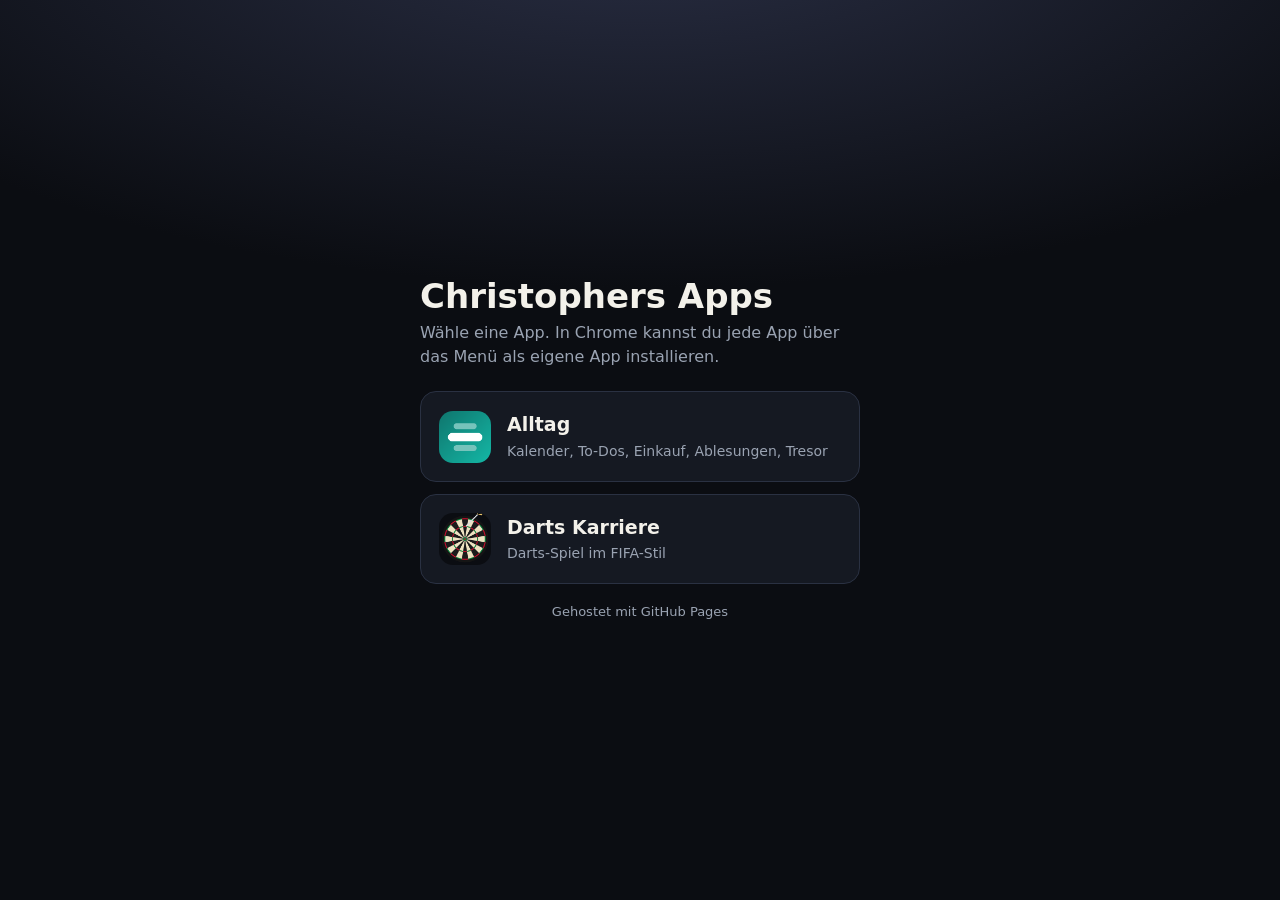
==== commit f666e54b: "Alltag nach alltag/, Darts als eigene App" ====
--- a/index.html
+++ b/index.html
@@ -1,11188 +1,42 @@
 <!DOCTYPE html>
 <html lang="de">
 <head>
-    <meta charset="UTF-8">
-    <meta name="viewport" content="width=device-width, initial-scale=1.0, viewport-fit=cover">
-    <meta name="app-version" content="2026.11.23-5">
-    <meta name="theme-color" content="#f4f6fb">
-    <meta name="mobile-web-app-capable" content="yes">
-    <meta name="apple-mobile-web-app-capable" content="yes">
-    <meta name="apple-mobile-web-app-title" content="Space">
-    <meta name="apple-mobile-web-app-status-bar-style" content="default">
-    <link rel="icon" href="data:image/svg+xml,%3Csvg xmlns='http://www.w3.org/2000/svg' viewBox='0 0 64 64'%3E%3Cdefs%3E%3ClinearGradient id='g' x1='0' y1='1' x2='1' y2='0'%3E%3Cstop offset='0' stop-color='%234f46e5'/%3E%3Cstop offset='1' stop-color='%2310b981'/%3E%3C/linearGradient%3E%3C/defs%3E%3Crect width='64' height='64' rx='16' fill='url%28%23g%29'/%3E%3Cpath d='M43.1 22.8A16 16 0 1 0 43.1 41.2' fill='none' stroke='white' stroke-width='6' stroke-linecap='round'/%3E%3Ccircle cx='46.5' cy='32' r='3.8' fill='white'/%3E%3C/svg%3E">
-    <title>Alltag</title>
-    <script>
-        // Theme, Akzentfarbe und Dichte vor dem ersten Rendern setzen (verhindert Aufblitzen)
-        try {
-            const r = document.documentElement;
-            let t = localStorage.getItem('organizer_theme'), c = JSON.parse(localStorage.getItem('organizer_cfg') || '{}');
-            // Einmalige Umstellung auf das neue helle Design (wer danach ein dunkles wählt, behält es)
-            if (!localStorage.getItem('organizer_look2')) {
-                localStorage.setItem('organizer_look2', '1');
-                if (!t || t === 'midnight') { t = 'daylight'; localStorage.setItem('organizer_theme', t); }
-                if (!c.font || c.font === 'system') { c.font = 'default'; localStorage.setItem('organizer_cfg', JSON.stringify(c)); }
-            }
-            r.dataset.theme = ['daylight', 'sky', 'mint', 'white', 'paper', 'rose', 'midnight', 'ocean', 'emerald', 'nord', 'graphite', 'sunset', 'aurora'].includes(t) ? t : 'daylight';
-            if (c.accent) r.style.setProperty('--accent', c.accent); // Logo-Zweitfarbe und Schriftfarbe setzt die App gleich nach dem Start
-            if (c.density) r.dataset.density = c.density;
-            if (c.fontSize) r.dataset.fsize = c.fontSize;
-            if (c.font) r.dataset.font = c.font;
-            if (c.radius) r.dataset.radius = c.radius;
-            if (c.cardStyle) r.dataset.card = c.cardStyle;
-            if (c.bgStyle) r.dataset.bg = c.bgStyle;
-            if (c.reduceMotion) r.dataset.motion = 'reduce';
-        } catch (e) { document.documentElement.dataset.theme = 'daylight'; }
-    </script>
-    <link rel="manifest" href="manifest.webmanifest" data-file>
-    <link rel="icon" type="image/png" sizes="192x192" href="icon-192.png">
-    <link rel="apple-touch-icon" href="apple-touch-icon.png">
-    <script>
-        /* Symbol und Manifest.
-           Liegen manifest.webmanifest und die Symbole neben der App (so wie im GitHub-Repository),
-           werden sie benutzt – nur dann können Android und APK-Generatoren sie lesen.
-           Fehlen sie, weil die Datei alleine irgendwo liegt, wird beides zur Laufzeit erzeugt. */
-        const HAS_FILES = !!document.querySelector('link[rel=manifest][data-file]');
-        try {
-            if (HAS_FILES) throw new Error('Dateien vorhanden');
-            const c = document.createElement('canvas'); c.width = c.height = 180;
-            const x = c.getContext('2d'), g = x.createLinearGradient(0, 180, 180, 0);
-            g.addColorStop(0, '#4f46e5'); g.addColorStop(1, '#10b981');
-            x.fillStyle = g; x.fillRect(0, 0, 180, 180);
-            x.strokeStyle = '#fff'; x.fillStyle = '#fff'; x.lineWidth = 17; x.lineCap = 'round';
-            x.beginPath(); x.arc(84.4, 90, 45, 35 * Math.PI / 180, 325 * Math.PI / 180); x.stroke();
-            x.beginPath(); x.arc(130.8, 90, 10.7, 0, 2 * Math.PI); x.fill();
-            const icon = c.toDataURL('image/png');
-            const l = document.createElement('link'); l.rel = 'apple-touch-icon'; l.href = icon; document.head.appendChild(l);
-            // Manifest zur Laufzeit erzeugen, damit die App weiterhin aus einer Datei besteht
-            const base = location.href.split('#')[0].split('?')[0];
-            const mf = {
-                name: 'Christophers Space', short_name: 'Space', start_url: base, scope: base.replace(/[^/]*$/, ''),
-                display: 'standalone', orientation: 'any', background_color: '#f4f6fb', theme_color: '#f4f6fb', lang: 'de',
-                icons: [{ src: icon, sizes: '180x180', type: 'image/png', purpose: 'any' }, { src: icon, sizes: '180x180', type: 'image/png', purpose: 'maskable' }]
-            };
-            const ml = document.createElement('link'); ml.rel = 'manifest';
-            ml.href = 'data:application/manifest+json,' + encodeURIComponent(JSON.stringify(mf)); document.head.appendChild(ml);
-        } catch (e) {}
-        /* Prüfen, ob die Symboldateien wirklich da sind – sonst auf die Variante aus dem Code zurückfallen */
-        if (HAS_FILES) try {
-            const probe = new Image();
-            probe.onerror = () => {
-                document.querySelectorAll('link[data-file], link[rel=apple-touch-icon], link[rel=icon]').forEach(n => n.remove());
-                window.dispatchEvent(new Event('space-icons-missing'));
-            };
-            probe.src = 'icon-192.png';
-        } catch (e) {}
-        // Offline-Betrieb: nur wenn die Datei sw.js neben der App liegt (sonst passiert einfach nichts)
-        try {
-            if ('serviceWorker' in navigator && (location.protocol === 'https:' || location.hostname === 'localhost' || location.hostname === '127.0.0.1')) {
-                window.addEventListener('load', () => {
-                    navigator.serviceWorker.register('sw.js').then(r => {
-                        window.__swOk = true;
-                        r.addEventListener('updatefound', () => { const w = r.installing; w && w.addEventListener('statechange', () => { if (w.state === 'installed' && navigator.serviceWorker.controller) w.postMessage('skipWaiting'); }); });
-                    }).catch(() => {});
-                });
-            }
-        } catch (e) {}
-    </script>
-    <!-- Bibliotheken: zuerst aus dem Ordner lib/ neben dieser Datei, sonst aus dem Netz.
-         Wer die Dateien dort ablegt, startet schneller, bleibt offline vollständig
-         und hängt an keinem fremden Server. Fehlt der Ordner, greift der Rückfall. -->
-    <link rel="stylesheet" href="lib/tailwind.css"
-          onerror="this.remove(); const s = document.createElement('script'); s.src = 'https://cdn.tailwindcss.com/3.4.17'; document.head.appendChild(s)">
-    <link rel="stylesheet" href="lib/fontawesome.css"
-          onerror="this.onerror=null; this.href='https://cdnjs.cloudflare.com/ajax/libs/font-awesome/6.4.0/css/all.min.css'">
-    <link rel="stylesheet" href="lib/fonts.css"
-          onerror="this.onerror=null; this.href='https://fonts.googleapis.com/css2?family=Manrope:wght@400;500;600;700;800&family=Bricolage+Grotesque:opsz,wght@12..96,500;12..96,600;12..96,700;12..96,800&family=Plus+Jakarta+Sans:wght@400;500;600;700;800&family=Inter:wght@400;500;600;700;800&family=Space+Grotesk:wght@400;500;600;700&family=DM+Sans:opsz,wght@9..40,400;9..40,500;9..40,700&family=Lora:wght@400;500;600;700&family=Atkinson+Hyperlegible:wght@400;700&display=swap'">
-    <script defer src="lib/alpine.js"
-            onerror="const s = document.createElement('script'); s.src = 'https://cdn.jsdelivr.net/npm/alpinejs@3.14.8/dist/cdn.min.js'; s.defer = true; document.head.appendChild(s)"></script>
-    <style>
-        [x-cloak] { display: none !important; }
-
-        /* ---------- Themes (alle Farben laufen über Variablen) ---------- */
-        :root, [data-theme="daylight"] { --bg:#faf9f7; --surface:#ffffff; --surface2:#f3f1ec; --border:#e9e5dd; --text:#1c1a17; --muted:#6d6760; --hover:#efebe3; --accent:#0f766e; --shadow: 0 1px 2px rgba(28,26,23,.035), 0 6px 18px -14px rgba(28,26,23,.14); --shadow-s: 0 2px 8px -6px rgba(28,26,23,.2); --scrim: rgba(28,26,23,.34); --on-accent:#ffffff; color-scheme: light; }
-        [data-theme="sky"]       { --bg:#f6f9fc; --surface:#ffffff; --surface2:#eef4fa; --border:#dfe8f1; --text:#16212c; --muted:#5d6c7b; --hover:#e7eff7; --accent:#0369a1; --shadow: 0 1px 2px rgba(28,26,23,.035), 0 6px 18px -14px rgba(28,26,23,.14); --shadow-s: 0 2px 8px -6px rgba(28,26,23,.2); --scrim: rgba(28,26,23,.34); --on-accent:#ffffff; color-scheme: light; }
-        [data-theme="mint"]      { --bg:#f7faf8; --surface:#ffffff; --surface2:#eef5f1; --border:#dde9e3; --text:#16241e; --muted:#5e6f67; --hover:#e6f1ec; --accent:#047857; --shadow: 0 1px 2px rgba(28,26,23,.035), 0 6px 18px -14px rgba(28,26,23,.14); --shadow-s: 0 2px 8px -6px rgba(28,26,23,.2); --scrim: rgba(28,26,23,.34); --on-accent:#ffffff; color-scheme: light; }
-        [data-theme="white"]     { --bg:#f7f7f8; --surface:#ffffff; --surface2:#f1f1f3; --border:#e5e5e9; --text:#18181b; --muted:#67676f; --hover:#ededf0; --accent:#4f46e5; --shadow: 0 1px 2px rgba(28,26,23,.035), 0 6px 18px -14px rgba(28,26,23,.14); --shadow-s: 0 2px 8px -6px rgba(28,26,23,.2); --scrim: rgba(28,26,23,.34); --on-accent:#ffffff; color-scheme: light; }
-        [data-theme="paper"]     { --bg:#faf6ef; --surface:#fffdf9; --surface2:#f4efe4; --border:#e7dfd0; --text:#272016; --muted:#746c5b; --hover:#f0e9db; --accent:#a16207; --shadow: 0 1px 2px rgba(28,26,23,.035), 0 6px 18px -14px rgba(28,26,23,.14); --shadow-s: 0 2px 8px -6px rgba(28,26,23,.2); --scrim: rgba(28,26,23,.34); --on-accent:#ffffff; color-scheme: light; }
-        [data-theme="rose"]      { --bg:#fdf8f8; --surface:#ffffff; --surface2:#f9eff0; --border:#eedde0; --text:#2c1a1e; --muted:#7a6166; --hover:#f6e8ea; --accent:#be185d; --shadow: 0 1px 2px rgba(28,26,23,.035), 0 6px 18px -14px rgba(28,26,23,.14); --shadow-s: 0 2px 8px -6px rgba(28,26,23,.2); --scrim: rgba(28,26,23,.34); --on-accent:#ffffff; color-scheme: light; }
-        [data-theme="midnight"]  { --bg:#0c1018; --surface:#151b26; --surface2:#11161f; --border:#222a38; --text:#f0f3f7; --muted:#949bab; --hover:#1b2330; --accent:#2dd4bf; --shadow: 0 1px 2px rgba(0,0,0,.22), 0 10px 26px -18px rgba(0,0,0,.5); --shadow-s: 0 4px 14px -10px rgba(0,0,0,.55); --scrim: rgba(6,8,14,.68); --on-accent:#0d1117; color-scheme: dark; }
-        [data-theme="ocean"]     { --bg:#0e1622; --surface:#192433; --surface2:#131d2a; --border:#2a3a4d; --text:#f5f8fb; --muted:#93a1b4; --hover:#1f2c3d; --accent:#38bdf8; --shadow: 0 1px 2px rgba(0,0,0,.22), 0 10px 26px -18px rgba(0,0,0,.5); --shadow-s: 0 4px 14px -10px rgba(0,0,0,.55); --scrim: rgba(6,8,14,.68); --on-accent:#0d1117; color-scheme: dark; }
-        [data-theme="emerald"]   { --bg:#07241d; --surface:#0d3a2e; --surface2:#0a3026; --border:#145643; --text:#eafaf3; --muted:#9ccbb9; --hover:#114d3d; --accent:#34d399; --shadow: 0 1px 2px rgba(0,0,0,.22), 0 10px 26px -18px rgba(0,0,0,.5); --shadow-s: 0 4px 14px -10px rgba(0,0,0,.55); --scrim: rgba(6,8,14,.68); --on-accent:#0d1117; color-scheme: dark; }
-        [data-theme="nord"]      { --bg:#2b303b; --surface:#373d4a; --surface2:#313743; --border:#49505f; --text:#eceff4; --muted:#a8b2c4; --hover:#414957; --accent:#88c0d0; --shadow: 0 1px 2px rgba(0,0,0,.22), 0 10px 26px -18px rgba(0,0,0,.5); --shadow-s: 0 4px 14px -10px rgba(0,0,0,.55); --scrim: rgba(6,8,14,.68); --on-accent:#0d1117; color-scheme: dark; }
-        [data-theme="graphite"]  { --bg:#101113; --surface:#1a1b1e; --surface2:#151619; --border:#292a2e; --text:#f3f3f4; --muted:#97989e; --hover:#212226; --accent:#a1a1aa; --shadow: 0 1px 2px rgba(0,0,0,.22), 0 10px 26px -18px rgba(0,0,0,.5); --shadow-s: 0 4px 14px -10px rgba(0,0,0,.55); --scrim: rgba(6,8,14,.68); --on-accent:#0d1117; color-scheme: dark; }
-        [data-theme="sunset"]    { --bg:#19100f; --surface:#271a1a; --surface2:#1f1414; --border:#432a28; --text:#fdf3f0; --muted:#cfa9a2; --hover:#33201e; --accent:#fb923c; --shadow: 0 1px 2px rgba(0,0,0,.22), 0 10px 26px -18px rgba(0,0,0,.5); --shadow-s: 0 4px 14px -10px rgba(0,0,0,.55); --scrim: rgba(6,8,14,.68); --on-accent:#0d1117; color-scheme: dark; }
-        [data-theme="aurora"]    { --bg:#090f1e; --surface:#111a31; --surface2:#0c152b; --border:#213055; --text:#edf3ff; --muted:#9eaed6; --hover:#182443; --accent:#a78bfa; --shadow: 0 1px 2px rgba(0,0,0,.22), 0 10px 26px -18px rgba(0,0,0,.5); --shadow-s: 0 4px 14px -10px rgba(0,0,0,.55); --scrim: rgba(6,8,14,.68); --on-accent:#0d1117; color-scheme: dark; }
-
-        /* ---------- Farbwelten je Bereich ----------
-           Jeder Bereich hat einen eigenen Ton. Daraus werden drei Werte gemischt:
-           --area-ink  für Schrift und Symbole (dunkelt in hellen Designs ab, hellt in dunklen auf),
-           --area-tint für Flächen, --area-line für Ränder. Dadurch reicht eine Farbe je Bereich
-           für alle 13 Designs, hell wie dunkel. */
-        /* Die abgeleiteten Werte stehen in jeder Regel mit, weil color-mix sonst schon
-           im :root ausgerechnet und als fertige Farbe weitervererbt würde. */
-        :root { --area: var(--accent); --area-ink: color-mix(in srgb, var(--area) 82%, var(--text)); --area-tint: color-mix(in srgb, var(--area) 10%, var(--surface)); --area-soft: color-mix(in srgb, var(--area) 17%, var(--surface)); --area-line: color-mix(in srgb, var(--area) 26%, var(--border)); }
-        [data-area="today"] { --area: #0f766e; --area-ink: color-mix(in srgb, var(--area) 82%, var(--text)); --area-tint: color-mix(in srgb, var(--area) 10%, var(--surface)); --area-soft: color-mix(in srgb, var(--area) 17%, var(--surface)); --area-line: color-mix(in srgb, var(--area) 26%, var(--border)); }
-        [data-area="calendar"] { --area: #2563eb; --area-ink: color-mix(in srgb, var(--area) 82%, var(--text)); --area-tint: color-mix(in srgb, var(--area) 10%, var(--surface)); --area-soft: color-mix(in srgb, var(--area) 17%, var(--surface)); --area-line: color-mix(in srgb, var(--area) 26%, var(--border)); }
-        [data-area="todos"] { --area: #6d28d9; --area-ink: color-mix(in srgb, var(--area) 82%, var(--text)); --area-tint: color-mix(in srgb, var(--area) 10%, var(--surface)); --area-soft: color-mix(in srgb, var(--area) 17%, var(--surface)); --area-line: color-mix(in srgb, var(--area) 26%, var(--border)); }
-        [data-area="notes"] { --area: #a16207; --area-ink: color-mix(in srgb, var(--area) 82%, var(--text)); --area-tint: color-mix(in srgb, var(--area) 10%, var(--surface)); --area-soft: color-mix(in srgb, var(--area) 17%, var(--surface)); --area-line: color-mix(in srgb, var(--area) 26%, var(--border)); }
-        [data-area="recipes"] { --area: #be123c; --area-ink: color-mix(in srgb, var(--area) 82%, var(--text)); --area-tint: color-mix(in srgb, var(--area) 10%, var(--surface)); --area-soft: color-mix(in srgb, var(--area) 17%, var(--surface)); --area-line: color-mix(in srgb, var(--area) 26%, var(--border)); }
-        [data-area="weather"] { --area: #0369a1; --area-ink: color-mix(in srgb, var(--area) 82%, var(--text)); --area-tint: color-mix(in srgb, var(--area) 10%, var(--surface)); --area-soft: color-mix(in srgb, var(--area) 17%, var(--surface)); --area-line: color-mix(in srgb, var(--area) 26%, var(--border)); }
-        [data-area="usage"] { --area: #c2410c; --area-ink: color-mix(in srgb, var(--area) 82%, var(--text)); --area-tint: color-mix(in srgb, var(--area) 10%, var(--surface)); --area-soft: color-mix(in srgb, var(--area) 17%, var(--surface)); --area-line: color-mix(in srgb, var(--area) 26%, var(--border)); }
-        [data-area="shopping"] { --area: #15803d; --area-ink: color-mix(in srgb, var(--area) 82%, var(--text)); --area-tint: color-mix(in srgb, var(--area) 10%, var(--surface)); --area-soft: color-mix(in srgb, var(--area) 17%, var(--surface)); --area-line: color-mix(in srgb, var(--area) 26%, var(--border)); }
-        [data-area="mail"] { --area: #1e40af; --area-ink: color-mix(in srgb, var(--area) 82%, var(--text)); --area-tint: color-mix(in srgb, var(--area) 10%, var(--surface)); --area-soft: color-mix(in srgb, var(--area) 17%, var(--surface)); --area-line: color-mix(in srgb, var(--area) 26%, var(--border)); }
-        [data-area="passwords"] { --area: #475569; --area-ink: color-mix(in srgb, var(--area) 82%, var(--text)); --area-tint: color-mix(in srgb, var(--area) 10%, var(--surface)); --area-soft: color-mix(in srgb, var(--area) 17%, var(--surface)); --area-line: color-mix(in srgb, var(--area) 26%, var(--border)); }
-        [data-area="routines"] { --area: #0d9488; --area-ink: color-mix(in srgb, var(--area) 82%, var(--text)); --area-tint: color-mix(in srgb, var(--area) 10%, var(--surface)); --area-soft: color-mix(in srgb, var(--area) 17%, var(--surface)); --area-line: color-mix(in srgb, var(--area) 26%, var(--border)); }
-        [data-area="settings"] { --area: #57534e; --area-ink: color-mix(in srgb, var(--area) 82%, var(--text)); --area-tint: color-mix(in srgb, var(--area) 10%, var(--surface)); --area-soft: color-mix(in srgb, var(--area) 17%, var(--surface)); --area-line: color-mix(in srgb, var(--area) 26%, var(--border)); }
-        /* In dunklen Designs müssen die Bereichsfarben aufhellen statt abdunkeln,
-           sonst stehen Symbole und Chips zu dunkel auf dunklem Grund. */
-        [data-theme="midnight"],
-        [data-theme="ocean"],
-        [data-theme="emerald"],
-        [data-theme="nord"],
-        [data-theme="graphite"],
-        [data-theme="sunset"],
-        [data-theme="aurora"] { --area-ink: color-mix(in srgb, var(--area) 40%, var(--text)); }
-
-
-        :root { --row-pad: .9rem 1rem; }
-        [data-density="compact"] { --row-pad: .45rem .8rem; }
-
-        html, body { min-height: 100dvh; }
-        /* Kein seitliches Verrutschen und keine vom Handy automatisch vergrößerte Schrift */
-        html { overflow-x: clip; -webkit-text-size-adjust: 100%; text-size-adjust: 100%; }
-        body { overflow-x: clip; }
-        body { background: var(--bg); color: var(--text); transition: background-color .3s, color .3s; -webkit-tap-highlight-color: transparent;
-               font-family: var(--font-ui); letter-spacing: -.008em; }
-        :root {
-            --font-ui: 'Manrope', ui-sans-serif, system-ui, -apple-system, 'Segoe UI', Roboto, sans-serif;
-            --font-display: 'Bricolage Grotesque', var(--font-ui);
-        }
-        /* Überschriften und große Zahlen in der Anzeigeschrift, alles andere in der Oberflächenschrift */
-        h1, h2, h3, .dsp { font-family: var(--font-display); letter-spacing: -.021em; }
-        h1, h2 { font-weight: 800; }
-        /* Zahlen laufen auf fester Breite, damit Beträge und Zählerstände untereinander stehen */
-        .num, .tnum, input[type=number], .clock { font-variant-numeric: tabular-nums; }
-
-        .card   { background: var(--surface); border: 1px solid var(--area-line); border-radius: 1.4rem; box-shadow: var(--shadow); }
-        /* Die erste Karte eines Bereichs trägt dessen Farbwelt als Fläche */
-        .hero   { background: var(--area-soft); border-color: color-mix(in srgb, var(--area) 26%, var(--border)); box-shadow: none; }
-        /* Flächen innerhalb einer Karte sind leicht in der Bereichsfarbe getönt */
-        .inner  { background: var(--area-tint); border: 1px solid color-mix(in srgb, var(--area) 13%, var(--border)); border-radius: .85rem; }
-        .row    { padding: var(--row-pad); }
-        /* Kompakte To-Do-Ansicht: schmalere Zeilen, Zusatzangaben nur als Symbole */
-        .tdc { padding: .45rem .7rem; gap: .6rem; border-radius: .7rem; }
-        .tdc .check { width: 1.2rem; height: 1.2rem; font-size: .55rem; }
-        .tdc .tdmeta { margin-top: 0; font-size: .65rem; gap: .5rem .7rem; }
-        .tdc .icon-btn { width: 1.9rem; height: 1.9rem; }
-        .tdc .tdprog { display: none; }
-        .muted  { color: var(--muted); }
-        .divider { border-color: var(--border); }
-        /* ---------- Drucken ----------
-           Gedruckt wird nur der Druckbogen, und der schwarz auf weiß – ein
-           dunkles Design würde eine halbe Patrone kosten. */
-        .druck { display: none; }
-        @media print {
-            body > *:not(.druck), .navbar, .backdrop { display: none !important; }
-            .druck { display: block !important; position: static; color: #000; background: #fff; font-size: 11pt; }
-            .druck h1 { font-size: 20pt; font-weight: 800; margin: 0 0 2mm; }
-            .druck h2 { font-size: 13pt; font-weight: 800; margin: 6mm 0 1.5mm; border-bottom: .4pt solid #000; padding-bottom: 1mm; }
-            .druck p, .druck li { margin: 0 0 1.2mm; line-height: 1.4; }
-            .druck .klein { font-size: 9pt; color: #444; }
-            .druck .kasten { border: .4pt solid #888; padding: 2mm 3mm; margin: 0 0 3mm; break-inside: avoid; }
-            .druck ul { list-style: none; padding: 0; margin: 0; }
-            .druck .hk { display: inline-block; width: 4mm; height: 4mm; border: .6pt solid #000; margin-right: 2mm; vertical-align: -.8mm; }
-            @page { margin: 15mm; }
-        }
-        /* Kategorienamen im Raster dürfen umbrechen statt abzuschneiden */
-        .kat { text-align: left; line-height: 1.2; }
-        /* Lange Erklärungen zeigen zwei Zeilen; ein Tipp klappt sie auf */
-        .kurz2 { display: -webkit-box; -webkit-line-clamp: 2; -webkit-box-orient: vertical; overflow: hidden; }
-        @media (min-width: 640px) { .kurz2 { display: block; overflow: visible; } }
-        .accent { color: var(--accent); }
-        .field  { background: var(--surface2); border: 1px solid var(--border); color: var(--text); border-radius: .7rem; padding: .7rem 1rem; font-size: .8rem; font-weight: 600; width: 100%; outline: none; font-family: inherit; line-height: 1.5; transition: border-color .15s, box-shadow .15s; }
-        .field::placeholder { color: var(--muted); opacity: .75; font-weight: 500; }
-        .field:focus { border-color: var(--accent); box-shadow: 0 0 0 3px color-mix(in srgb, var(--accent) 25%, transparent); }
-
-        .btn { display: inline-flex; align-items: center; justify-content: center; gap: .5rem; padding: .7rem 1.1rem; border-radius: .7rem; font-size: .75rem; font-weight: 700; transition: all .15s; cursor: pointer; white-space: nowrap; }
-        .btn:disabled { opacity: .45; cursor: not-allowed; }
-        .btn-primary { background: var(--accent); color: var(--on-accent); box-shadow: 0 4px 10px -8px var(--accent); }
-        .btn-primary:not(:disabled):hover { filter: brightness(1.12); }
-        .btn-soft   { background: var(--surface2); border: 1px solid var(--border); color: var(--text); }
-        .btn-soft:hover { background: var(--hover); }
-        .btn-ghost  { color: var(--muted); }
-        .btn-ghost:hover { color: var(--text); background: var(--hover); }
-        .btn-danger { background: #e11d48; color: #fff; }
-        .btn-danger:not(:disabled):hover { filter: brightness(1.1); }
-        .icon-btn { width: 2.25rem; height: 2.25rem; display: inline-flex; align-items: center; justify-content: center; border-radius: .6rem; color: var(--muted); transition: all .15s; flex-shrink: 0; }
-        .icon-btn:hover { background: var(--hover); color: var(--text); }
-        .icon-btn.danger:hover { color: #f43f5e; }
-
-        .seg { display: inline-flex; gap: .2rem; padding: .25rem; border-radius: .85rem; background: var(--area-tint); border: 1px solid color-mix(in srgb, var(--area) 13%, var(--border)); }
-        .seg > button { padding: .5rem .85rem; border-radius: .6rem; font-size: .75rem; font-weight: 700; color: var(--muted); transition: all .15s; }
-        .seg > button:hover { color: var(--text); }
-        .clock { display: flex; flex-direction: column; align-items: center; justify-content: center; line-height: 1.05; padding: .3rem .6rem; border-radius: .8rem; font-variant-numeric: tabular-nums; font-weight: 800; font-size: .95rem; color: var(--text); transition: background .15s; }
-        .clock:hover { background: var(--hover); }
-        .clock .dt { font-size: .6rem; font-weight: 700; color: var(--muted); letter-spacing: .01em; }
-        @media (max-width: 360px) { .clock { display: none; } }
-        .seg > button.on { background: var(--accent); color: var(--on-accent); box-shadow: 0 4px 12px -8px var(--accent); }
-
-        .label { display: block; font-size: .78rem; font-weight: 700; letter-spacing: -.01em; color: var(--text); }
-        .label > i:first-child { color: var(--area-ink); }
-        /* Logo nimmt die gewählte Akzentfarbe an */
-        #lgApp stop:first-child { stop-color: var(--accent, #0f766e); }
-        #lgApp stop:last-child { stop-color: var(--accent2, #14b8a6); }
-        .label .ct { color: var(--muted); font-weight: 600; }
-        .chip { display: inline-flex; align-items: center; gap: .35rem; padding: .15rem .6rem; border-radius: .5rem; font-size: .68rem; font-weight: 700; background: color-mix(in srgb, var(--area) 11%, transparent); color: var(--area-ink); border: 1px solid color-mix(in srgb, var(--area) 22%, transparent); }
-        button.chip { cursor: pointer; transition: all .15s; }
-        button.chip.on { background: var(--accent); color: var(--on-accent); }
-        .pill { display: flex; width: 100%; align-items: center; gap: .35rem; text-align: left; font-size: .68rem; font-weight: 600; padding: .25rem .5rem; border-radius: .55rem; border-left: 3px solid var(--c); background: color-mix(in srgb, var(--c) 18%, transparent); overflow: hidden; }
-        .pill > span { overflow: hidden; text-overflow: ellipsis; white-space: nowrap; }
-        /* Heutiger Tag im Kalender und gewähltes Design – nehmen Akzent- und Bereichsfarbe auf */
-        .istheute { background: var(--area-ink); color: var(--surface); }
-        .themeon { border-color: var(--accent) !important; box-shadow: 0 0 0 3px color-mix(in srgb, var(--accent) 22%, transparent); }
-        /* Verbrauch: die Karte zeigt am Rand und an einem zarten Verlauf, wie es steht */
-        .ampel { border-color: color-mix(in srgb, var(--am) 38%, var(--border)); }
-        .ampel.a-keine { border-color: var(--area-line); }
-        .ampel:not(.a-keine) { background: linear-gradient(180deg, color-mix(in srgb, var(--am) 9%, var(--surface)), var(--surface) 7rem); }
-        /* Mikrofon-Knopf: pulsiert, solange zugehört wird */
-        .micbtn.an { background: #f43f5e; color: #fff; border-color: #f43f5e; animation: micpuls 1.4s ease-in-out infinite; }
-        @keyframes micpuls { 0%, 100% { box-shadow: 0 0 0 0 rgba(244,63,94,.5) } 50% { box-shadow: 0 0 0 .4rem rgba(244,63,94,0) } }
-        [data-motion="reduce"] .micbtn.an { animation: none; }
-        /* Navigation im Kopf: lieber schieben als die linke Seite zerquetschen */
-        .navscroll { max-width: 100%; overflow-x: auto; scrollbar-width: none; }
-        .navscroll::-webkit-scrollbar { display: none; }
-        .navscroll > button { flex: none; }
-        .holiday { font-size: .62rem; font-weight: 700; color: #f59e0b; background: rgba(245,158,11,.12); border: 1px solid rgba(245,158,11,.25); padding: .05rem .4rem; border-radius: .45rem; overflow: hidden; text-overflow: ellipsis; white-space: nowrap; max-width: 100%; }
-
-        .mnav { display: flex; flex-direction: column; align-items: center; gap: .15rem; padding: .45rem .15rem; flex: 1 1 0; min-width: 0; border-radius: 1rem; font-size: .65rem; font-weight: 700; color: var(--muted); transition: all .15s; }
-        .mnav { border-radius: .75rem; }
-        .mnav.on { color: var(--area-ink); background: color-mix(in srgb, var(--area) 12%, transparent); }
-
-        .side { display: flex; align-items: center; gap: .7rem; width: 100%; padding: .6rem .8rem; border-radius: .8rem; font-size: .8rem; font-weight: 700; text-align: left; transition: background .15s; }
-        .side:hover { background: var(--hover); }
-        .side { border-radius: .65rem; }
-        .side.on { background: color-mix(in srgb, var(--area) 13%, transparent); color: var(--area-ink); }
-        .check { width: 1.5rem; height: 1.5rem; border-radius: 9999px; border: 2px solid var(--muted); flex-shrink: 0; display: flex; align-items: center; justify-content: center; color: transparent; font-size: .6rem; transition: all .15s; }
-        .check:hover { border-color: var(--accent); }
-        .check.done { background: var(--accent); border-color: var(--accent); color: var(--on-accent); }
-
-        .tile { display: flex; flex-direction: column; align-items: center; gap: .2rem; padding: .8rem .4rem; border-radius: .85rem; background: var(--area-tint); border: 1px solid color-mix(in srgb, var(--area) 13%, var(--border)); text-align: center; position: relative; transition: all .15s; cursor: pointer; min-width: 0; }
-        .tile:hover { background: var(--hover); transform: translateY(-1px); }
-        .tile .em { font-size: 1.9rem; line-height: 1.1; }
-        .tile .nm { font-size: .72rem; font-weight: 700; max-width: 100%; overflow: hidden; text-overflow: ellipsis; white-space: nowrap; }
-        .tile .badge { position: absolute; top: .3rem; right: .3rem; min-width: 1.2rem; height: 1.2rem; padding: 0 .3rem; border-radius: 9999px; background: var(--accent); color: var(--on-accent); font-size: .62rem; font-weight: 800; display: flex; align-items: center; justify-content: center; }
-        .tile.off { opacity: .45; }
-        .logo { position: relative; width: 2.5rem; height: 2.5rem; flex-shrink: 0; border-radius: .7rem; display: flex; align-items: center; justify-content: center; background: color-mix(in srgb, var(--area) 11%, transparent); border: 1px solid color-mix(in srgb, var(--area) 22%, transparent); color: var(--area-ink); }
-        .logo img { position: absolute; inset: 0; width: 100%; height: 100%; object-fit: contain; padding: .45rem; border-radius: .7rem; background: var(--surface); }
-
-        .switch { position: relative; width: 2.6rem; height: 1.5rem; border-radius: 9999px; background: var(--border); transition: .2s; flex-shrink: 0; }
-        .switch::after { content: ''; position: absolute; top: .2rem; left: .2rem; width: 1.1rem; height: 1.1rem; border-radius: 9999px; background: #fff; transition: .2s; }
-        .switch.on { background: var(--accent); }
-        .switch.on::after { transform: translateX(1.1rem); }
-
-        .evblock { position: absolute; border-radius: .5rem; padding: .2rem .4rem; font-size: .68rem; font-weight: 600; line-height: 1.2; overflow: hidden; border-left: 3px solid var(--c); background: color-mix(in srgb, var(--c) 22%, var(--surface)); box-shadow: var(--shadow-s); z-index: 2; text-align: left; }
-        .mfold { display: flex; align-items: center; gap: .6rem; padding: .5rem .75rem; border-radius: .8rem; font-size: .82rem; font-weight: 700; color: var(--muted); text-align: left; white-space: nowrap; flex: none; }
-        .mfold:hover { background: var(--hover); color: var(--text); }
-        .mfold.on { background: color-mix(in srgb, var(--accent) 14%, transparent); color: var(--accent); }
-        @media (min-width: 1024px) { .mfold { width: 100%; } }
-        .mrow { position: relative; display: flex; gap: .7rem; padding: .7rem .85rem .7rem 1rem; border-bottom: 1px solid var(--border); cursor: pointer; text-align: left; width: 100%; align-items: flex-start; }
-        .mrow.unread::before { content: ''; position: absolute; left: 0; top: .55rem; bottom: .55rem; width: 3px; border-radius: 0 3px 3px 0; background: var(--accent); }
-        .mrow.picked { background: color-mix(in srgb, var(--accent) 14%, transparent); }
-        /* Auswahlkästchen: erscheint beim Darüberfahren, ersetzt die Initiale */
-        .mpick { position: relative; cursor: pointer; }
-        .mpick .hov { display: none; position: absolute; inset: 0; align-items: center; justify-content: center; font-size: .95rem; }
-        .mpick:hover .ltr { opacity: 0; }
-        .mpick:hover .hov { display: flex; }
-        .mpick.on { background: var(--accent) !important; }
-        .mgrp { position: sticky; top: 0; z-index: 2; display: flex; align-items: center; gap: .5rem; padding: .4rem .9rem; font-size: .7rem; font-weight: 800; color: var(--muted); background: var(--surface2); border-bottom: 1px solid var(--border); }
-        .cmd { display: flex; align-items: center; gap: .15rem; overflow-x: auto; }
-        .cmd .btn { padding: .5rem .7rem; font-size: .72rem; }
-        .cmd .sep { width: 1px; align-self: stretch; margin: .25rem .4rem; background: var(--border); flex: none; }
-        .mhead { display: flex; align-items: flex-start; gap: .85rem; padding: .9rem 1rem; }
-        .mrow:hover { background: var(--hover); }
-        .mrow.on { background: color-mix(in srgb, var(--accent) 12%, transparent); }
-        .mrow .ms { font-size: .82rem; color: var(--muted); }
-        .mrow.unread .ms, .mrow.unread .mw { font-weight: 800; color: var(--text); }
-        .mav { width: 2.4rem; height: 2.4rem; border-radius: 999px; display: grid; place-items: center; font-weight: 800; font-size: .85rem; color: #fff; flex: none; }
-        .mframe { display: block; width: 100%; border: 0; background: #fff; border-radius: .8rem; min-height: 60px; }
-        .mstar { color: var(--muted); } .mstar.on { color: #fbbf24; }
-        /* ---------- Stil-Optionen (Einstellungen → Darstellung) ---------- */
-        [data-fsize="large"] { font-size: 112.5%; } [data-fsize="xl"] { font-size: 125%; }
-        /* Nur bei eigener Schriftwahl zieht die Anzeigeschrift mit – bei "default" bleibt Bricolage. */
-        [data-font]:not([data-font="default"]) body h1,
-        [data-font]:not([data-font="default"]) body h2,
-        [data-font]:not([data-font="default"]) body h3,
-        [data-font]:not([data-font="default"]) .dsp { font-family: inherit; letter-spacing: -.015em; }
-        [data-font="system"] body { font-family: ui-sans-serif, system-ui, -apple-system, 'Segoe UI', Roboto, sans-serif; }
-        [data-font="inter"] body { font-family: 'Inter', ui-sans-serif, system-ui, sans-serif; letter-spacing: -.012em; }
-        [data-font="grotesk"] body { font-family: 'Space Grotesk', ui-sans-serif, system-ui, sans-serif; letter-spacing: -.005em; }
-        [data-font="dm"] body { font-family: 'DM Sans', ui-sans-serif, system-ui, sans-serif; }
-        [data-font="lora"] body { font-family: 'Lora', Georgia, 'Times New Roman', serif; letter-spacing: 0; }
-        [data-font="atkinson"] body { font-family: 'Atkinson Hyperlegible', ui-sans-serif, system-ui, sans-serif; letter-spacing: 0; }
-        [data-font="rounded"] body { font-family: ui-rounded, "SF Pro Rounded", "Nunito", "Varela Round", system-ui, sans-serif; }
-        [data-font="serif"] body { font-family: "Iowan Old Style", "Palatino Linotype", Georgia, "Times New Roman", serif; }
-        [data-font="mono"] body { font-family: ui-monospace, "SF Mono", "Cascadia Code", Consolas, monospace; letter-spacing: -.01em; }
-        [data-radius="sharp"] .card { border-radius: .5rem; } [data-radius="sharp"] .inner { border-radius: .35rem; }
-        [data-radius="sharp"] .btn, [data-radius="sharp"] .field, [data-radius="sharp"] .seg, [data-radius="sharp"] .seg > button { border-radius: .4rem; }
-        [data-radius="round"] .card { border-radius: 2rem; } [data-radius="round"] .inner { border-radius: 1.25rem; }
-        [data-radius="round"] .btn { border-radius: 999px; } [data-radius="round"] .field { border-radius: 1.2rem; }
-        [data-card="glass"] .card { background: color-mix(in srgb, var(--surface) 68%, transparent); backdrop-filter: blur(16px) saturate(1.25); -webkit-backdrop-filter: blur(16px) saturate(1.25); }
-        [data-card="flat"] .card { box-shadow: none; }
-        [data-card="outline"] .card { background: transparent; box-shadow: none; border-width: 1.5px; }
-        [data-card="outline"] .inner { background: color-mix(in srgb, var(--surface) 45%, transparent); }
-        [data-bg="gradient"] body { background-image: radial-gradient(1100px 560px at 8% -8%, color-mix(in srgb, var(--accent) 24%, transparent), transparent 62%), radial-gradient(900px 480px at 100% 0%, color-mix(in srgb, var(--accent) 13%, transparent), transparent 60%); background-attachment: fixed; }
-        [data-motion="reduce"] *, [data-motion="reduce"] *::before, [data-motion="reduce"] *::after { animation-duration: .01ms !important; animation-iteration-count: 1 !important; transition-duration: .01ms !important; scroll-behavior: auto !important; }
-        @media (prefers-reduced-motion: reduce) { *, *::before, *::after { animation-duration: .01ms !important; transition-duration: .01ms !important; } }
-        .backdrop { position: fixed; inset: 0; z-index: 60; display: flex; align-items: flex-start; justify-content: center; padding: 1rem; background: var(--scrim); backdrop-filter: blur(8px); overflow-y: auto; }
-        .backdrop > * { margin-block: auto; }
-        .swatch { width: 1.75rem; height: 1.75rem; border-radius: 9999px; border: 2px solid transparent; transition: transform .15s; flex-shrink: 0; }
-        .swatch.on { border-color: var(--text); transform: scale(1.12); }
-        /* Wetterstimmung: ein weicher Schleier von oben, mehr nicht. */
-        [data-wetter] body { background-image: radial-gradient(120% 55% at 50% -12%, var(--wx-tint) 0%, transparent 62%); background-attachment: fixed; }
-        [data-wetter="klar"]    { --wx-tint: color-mix(in srgb, #f59e0b 14%, transparent); }
-        [data-wetter="wolkig"]  { --wx-tint: color-mix(in srgb, #94a3b8 16%, transparent); }
-        [data-wetter="regen"]   { --wx-tint: color-mix(in srgb, #3b82f6 15%, transparent); }
-        [data-wetter="schnee"]  { --wx-tint: color-mix(in srgb, #67e8f9 16%, transparent); }
-        [data-wetter="nebel"]   { --wx-tint: color-mix(in srgb, #a8a29e 18%, transparent); }
-        [data-wetter="gewitter"]{ --wx-tint: color-mix(in srgb, #7c3aed 16%, transparent); }
-        [data-wetter="nacht"]   { --wx-tint: color-mix(in srgb, #4338ca 15%, transparent); }
-        /* Verdeckter Notiztext: unleserlich, aber die Form bleibt erkennbar,
-           damit die Karte nicht springt, wenn man ihn aufdeckt. */
-        .nx.verdeckt { filter: blur(5px); opacity: .55; cursor: pointer; -webkit-user-select: none; user-select: none; }
-        .nx.verdeckt:hover { opacity: .7; }
-        .safe-bottom { padding-bottom: max(.5rem, env(safe-area-inset-bottom)); }
-        /* Beim Lesen soll die Leiste nicht im Weg stehen: Sie rutscht beim
-           Herunterblättern weg und kommt beim Hochblättern sofort zurück. */
-        .navbar { transition: transform .22s ease, opacity .22s ease; }
-        .navbar.weg { transform: translateY(140%); opacity: 0; pointer-events: none; }
-        @media (prefers-reduced-motion: reduce) { .navbar { transition: none; } }
-        /* Notizen */
-        .note { position: relative; display: flex; flex-direction: column; gap: .4rem; padding: 1rem 1.1rem; border-radius: .85rem; background: var(--surface); border: 1px solid var(--border); box-shadow: var(--shadow-s); cursor: pointer; text-align: left; transition: transform .15s, box-shadow .15s; width: 100%; }
-        /* Farbige Notizen sind komplett hinterlegt – wie ein Haftzettel */
-        .note.col { background: color-mix(in srgb, var(--nc) 20%, var(--surface)); border-color: color-mix(in srgb, var(--nc) 38%, transparent); box-shadow: 0 1px 1px color-mix(in srgb, var(--nc) 25%, transparent), var(--shadow-s); }
-        .note.col .nx { color: color-mix(in srgb, var(--text) 70%, var(--nc)); }
-        .note.col .nd { color: color-mix(in srgb, var(--text) 55%, var(--nc)); }
-        .note.col .icon-btn:not(.accent) { color: color-mix(in srgb, var(--text) 60%, var(--nc)); }
-        /* Angeheftet: kleine Ecke oben rechts */
-        .note.pin::after { content: ''; position: absolute; top: 0; right: 0; width: 1.4rem; height: 1.4rem; border-radius: 0 .85rem 0 .7rem; background: color-mix(in srgb, var(--nc, var(--accent)) 55%, transparent); }
-        .note:hover { transform: translateY(-2px); box-shadow: var(--shadow); }
-        .note .nt { font-weight: 800; font-size: .95rem; line-height: 1.3; overflow-wrap: anywhere; }
-        .note .nx { font-size: .8rem; line-height: 1.5; color: var(--muted); white-space: pre-wrap; overflow: hidden; display: -webkit-box; -webkit-line-clamp: 7; -webkit-box-orient: vertical; overflow-wrap: anywhere; }
-        .note .nd { font-size: .68rem; font-weight: 600; color: var(--muted); margin-top: .15rem; }
-        /* Karten dicht untereinander packen, statt Lücken neben kurzen Karten zu lassen */
-        details[open] > summary > .fa-chevron-right { transform: rotate(90deg); }
-        summary > .fa-chevron-right { transition: transform .15s; }
-        .cardcols { columns: 1; column-gap: 1.25rem; }
-        .cardcols > * { break-inside: avoid; margin-bottom: 1.25rem; display: inline-block; width: 100%; }
-        @media (min-width: 1024px) { .cardcols { columns: 2; } }
-        @media (min-width: 1600px) { .cardcols { columns: 3; } }
-        @media (min-width: 2000px) { .cardcols { columns: 4; } }
-        /* Echtes Raster statt Spaltenumbruch: so stehen die Notizen in der
-           Reihenfolge, in der sie gelesen werden – angeheftete zuerst. */
-        .notegrid { display: grid; gap: .9rem; align-items: start; grid-template-columns: repeat(auto-fill, minmax(15rem, 1fr)); }
-        /* ---------- Handy ---------- */
-        @media (pointer: coarse) {
-            .icon-btn { width: 2.6rem; height: 2.6rem; }
-            .btn { padding: .8rem 1.1rem; }
-            button.chip { padding: .4rem .75rem; }
-            .seg > button { padding: .6rem .9rem; }
-            .check { width: 1.7rem; height: 1.7rem; }
-            .mstar { padding: .4rem; }
-        }
-        /* Auf schmalen Bildschirmen darf kein Element die Seite breiter machen als den Bildschirm:
-           Raster- und Flex-Kinder sowie Eingabefelder dürfen schrumpfen (sonst sperrt sich ihre Mindestbreite). */
-        @media (max-width: 1023px) {
-            [class~="grid"] > *, [class~="flex"] > *, form > * { min-width: 0; }
-            .mrow > *, .mhead > *, .cmd > *, .prow > *, .vrow > *, .side > *, .ptile > *, .note > * { min-width: 0; }
-            input, select, textarea { min-width: 0; }
-        }
-        @media (max-width: 640px) {
-            /* Auf dem Handy etwas kompakter, damit mehr auf den Bildschirm passt */
-            main[class] { padding-left: .8rem; padding-right: .8rem; }
-            main [class~="p-5"], main [class~="p-6"], main [class~="p-7"], main [class~="p-8"] { padding: 1.05rem; }
-            main [class~="text-2xl"] { font-size: 1.4rem; line-height: 1.2; }
-            main [class~="text-3xl"] { font-size: 1.55rem; line-height: 1.2; }
-            main [class~="gap-5"] { gap: .85rem; }
-            main .card, main section, main .inner { max-width: 100%; }
-            main .card, main .inner { overflow-wrap: anywhere; }
-            .mrow { padding-left: .7rem; padding-right: .6rem; }
-            .mav { width: 2.1rem; height: 2.1rem; font-size: .78rem; }
-            .mhead { padding: .75rem .8rem; }
-            /* Dialoge erscheinen als Blatt von unten – mit dem Daumen erreichbar */
-            .backdrop { align-items: flex-end; padding: 0; }
-            .backdrop > * { margin-block: 0; width: 100%; max-width: none; border-radius: 1.6rem 1.6rem 0 0; max-height: 92dvh; overflow-y: auto; padding-bottom: max(1.5rem, env(safe-area-inset-bottom)); }
-            .backdrop > *::before { content: ''; display: block; width: 2.5rem; height: .25rem; border-radius: 999px; background: var(--border); margin: -.5rem auto 1rem; }
-            /* Verhindert, dass iPhones beim Tippen in Felder hineinzoomen */
-            input, select, textarea { font-size: 16px; }
-            .mnav { font-size: .6rem; }
-        }
-        /* Firefox gestaltet Bildlaufleisten über eigene Eigenschaften */
-        * { scrollbar-width: thin; scrollbar-color: var(--border) transparent; }
-        ::-webkit-scrollbar { width: 8px; height: 8px; }
-        ::-webkit-scrollbar-thumb { background: var(--border); border-radius: 8px; }
-        .spin { animation: spin 1s linear infinite; }
-        @keyframes spin { to { transform: rotate(360deg); } }
-        input[type="checkbox"] { accent-color: var(--accent); }
-
-        /* Tresor-Liste & Menüs */
-        .vrow { display: flex; align-items: center; gap: .75rem; padding: .7rem 1rem; border-top: 1px solid var(--border); transition: background .15s; }
-        .vrow:hover { background: var(--hover); }
-        .menu { position: absolute; right: 0; top: calc(100% + .25rem); z-index: 30; min-width: 13.5rem; background: var(--surface); border: 1px solid var(--border); border-radius: .9rem; padding: .35rem; box-shadow: var(--shadow); }
-        .menu button, .menu a { display: flex; width: 100%; align-items: center; gap: .7rem; padding: .55rem .7rem; border-radius: .6rem; font-size: .78rem; font-weight: 600; text-align: left; }
-        .menu button:hover, .menu a:hover { background: var(--hover); }
-        .menu .danger { color: #f43f5e; }
-        .menu hr { border: 0; border-top: 1px solid var(--border); margin: .3rem 0; }
-        .chip.run  { background: rgba(16,185,129,.15); color: #34d399; border-color: rgba(16,185,129,.3); }
-        .chip.soon { background: rgba(245,158,11,.15); color: #fbbf24; border-color: rgba(245,158,11,.3); }
-        /* Einkauf: Katalog-Kacheln ruhig, Artikel auf der Liste farbig (Bring!-Stil) */
-        .ptile { position: relative; display: flex; flex-direction: column; align-items: center; justify-content: flex-start; gap: .45rem; min-width: 0; min-height: 6rem; padding: .75rem .4rem .6rem; border-radius: 1.1rem; text-align: center; cursor: pointer;
-                 background: var(--surface2); border: 1px solid var(--border); transition: transform .15s, background .15s, border-color .15s; }
-        .ptile:hover { transform: translateY(-1px); background: var(--hover); border-color: color-mix(in srgb, var(--cc) 45%, var(--border)); }
-        .ptile .pi { position: relative; display: flex; align-items: center; justify-content: center; width: 2.8rem; height: 2.8rem; border-radius: 9999px; background: color-mix(in srgb, var(--cc) 20%, transparent); }
-        .ptile .em { font-size: 1.6rem; line-height: 1; }
-        .ptile .bg { position: absolute; right: -.2rem; bottom: -.2rem; font-size: .75rem; line-height: 1; padding: .12rem; border-radius: 9999px; background: var(--surface); box-shadow: 0 0 0 1.5px color-mix(in srgb, var(--cc) 30%, var(--border)); }
-        .ptile .ltr { font-size: 1.35rem; font-weight: 800; line-height: 1; color: var(--cc); }
-        .ptile .nm { font-size: .72rem; font-weight: 700; line-height: 1.2; max-width: 100%; overflow: hidden; display: -webkit-box; -webkit-line-clamp: 2; -webkit-box-orient: vertical; word-break: break-word; }
-        .ptile .sub { font-size: .62rem; font-weight: 600; color: var(--muted); max-width: 100%; overflow: hidden; text-overflow: ellipsis; white-space: nowrap; }
-        .ptile .badge { position: absolute; top: .35rem; left: .35rem; min-width: 1.2rem; height: 1.2rem; padding: 0 .3rem; border-radius: 9999px; background: var(--cc); color: #fff; font-size: .62rem; font-weight: 800; display: flex; align-items: center; justify-content: center; }
-        /* Artikel, die auf der Liste stehen */
-        .ptile.pick { background: color-mix(in srgb, var(--cc) 13%, var(--surface)); border-color: color-mix(in srgb, var(--cc) 35%, transparent); }
-        .ptile.pick:hover { background: color-mix(in srgb, var(--cc) 20%, var(--surface)); }
-        .ptile.pick .pi { background: color-mix(in srgb, var(--cc) 26%, transparent); }
-        .ptile.pick .bg { background: color-mix(in srgb, var(--cc) 8%, var(--surface)); box-shadow: 0 0 0 1.5px color-mix(in srgb, var(--cc) 30%, transparent); }
-        .ptile.off { opacity: .55; filter: saturate(.35); }
-        .ptile.off .nm { text-decoration: line-through; }
-        .prow { display: flex; align-items: center; gap: .85rem; padding: .6rem .7rem; border-radius: .9rem; cursor: pointer; transition: background .15s; }
-        .prow:hover { background: var(--hover); }
-        .pdot { position: relative; display: flex; align-items: center; justify-content: center; width: 2.5rem; height: 2.5rem; border-radius: 9999px; flex-shrink: 0; background: color-mix(in srgb, var(--cc) 20%, transparent); }
-        .pdot .em { font-size: 1.45rem; line-height: 1; }
-        .pdot .ltr { font-weight: 800; font-size: 1.2rem; line-height: 1; color: var(--cc); }
-        .pdot .bg { position: absolute; right: -.15rem; bottom: -.15rem; font-size: .72rem; line-height: 1; padding: .08rem; border-radius: 9999px; background: var(--surface); box-shadow: 0 0 0 1px var(--border); }
-        /* Datum-/Zeit-Auswahl */
-        .pickbtn { display: flex; align-items: center; gap: .6rem; text-align: left; cursor: pointer; min-width: 0; }
-        .pickbtn:disabled { opacity: .45; cursor: not-allowed; }
-        .pk-day { position: relative; height: 2.3rem; border-radius: .7rem; font-size: .78rem; font-weight: 700; color: var(--text); transition: all .12s; }
-        .pk-day:hover:not(:disabled) { background: var(--hover); }
-        .pk-day.out { color: var(--muted); opacity: .55; }
-        .pk-day.today { box-shadow: inset 0 0 0 1.5px var(--accent); }
-        .pk-day.sel { background: var(--accent); color: #fff; opacity: 1; box-shadow: 0 6px 14px -6px var(--accent); }
-        .pk-day.hol::after { content: ''; position: absolute; bottom: .22rem; left: 50%; width: .25rem; height: .25rem; margin-left: -.125rem; border-radius: 9999px; background: #f59e0b; }
-        .pk-day:disabled { opacity: .25; cursor: not-allowed; }
-        .pk-t { height: 2.1rem; border-radius: .65rem; font-size: .75rem; font-weight: 700; color: var(--text); background: var(--surface2); border: 1px solid var(--border); transition: all .12s; }
-        .pk-t:hover { background: var(--hover); }
-        .pk-t.sel { background: var(--accent); border-color: var(--accent); color: #fff; box-shadow: 0 6px 14px -8px var(--accent); }
-    </style>
+<meta charset="utf-8">
+<meta name="viewport" content="width=device-width,initial-scale=1">
+<title>Christophers Apps</title>
+<style>
+:root{color-scheme:dark;--bg:#0b0d12;--pan:#151922;--line:#2a3142;--ink:#f3f1ea;--mut:#9aa3b2;--gold:#e9c46a}
+*{box-sizing:border-box}
+body{margin:0;min-height:100vh;background:radial-gradient(120% 70% at 50% -10%,#2a2f45 0%,var(--bg) 60%) fixed,var(--bg);color:var(--ink);font:16px/1.5 system-ui,-apple-system,"Segoe UI",Roboto,sans-serif;display:flex;align-items:center;justify-content:center;padding:24px}
+main{width:100%;max-width:440px}
+h1{font-size:34px;line-height:1.1;margin:0 0 6px}
+p{color:var(--mut);margin:0 0 22px}
+a.app{display:flex;align-items:center;gap:16px;background:var(--pan);border:1px solid var(--line);border-radius:16px;padding:18px;color:inherit;text-decoration:none;margin-bottom:12px;min-height:44px}
+a.app:hover,a.app:focus-visible{border-color:var(--gold);outline:none}
+.ic{flex:none;width:52px;height:52px;border-radius:14px;overflow:hidden;display:grid;place-items:center}
+.ic img{width:100%;height:100%;object-fit:cover}
+b{display:block;font-size:19px}
+span{color:var(--mut);font-size:14px}
+footer{color:var(--mut);font-size:13px;text-align:center;margin-top:18px}
+</style>
 </head>
-<body class="antialiased" x-data="organizerApp()" @keydown.escape.window="closeModals()" @keydown.ctrl.k.window.prevent="openSearch()" @keydown.meta.k.window.prevent="openSearch()" @keydown.ctrl.j.window.prevent="openSchnell()" @keydown.meta.j.window.prevent="openSchnell()">
-
-    <!-- Eigene Logos: App („C“ mit Umlauf-Punkt) und Tresor (Safe-Wählscheibe mit Schlüsselloch) -->
-    <svg width="0" height="0" style="position:absolute" aria-hidden="true" focusable="false">
-        <defs>
-            <linearGradient id="lgApp" x1="0" y1="1" x2="1" y2="0"><stop offset="0"/><stop offset="1"/></linearGradient>
-            <linearGradient id="lgVault" x1="0" y1="0" x2="1" y2="1"><stop offset="0" stop-color="#6366f1"/><stop offset="1" stop-color="#7c3aed"/></linearGradient>
-            <linearGradient id="lgStart" x1="0" y1="1" x2="1" y2="0"><stop offset="0" stop-color="#f59e0b"/><stop offset="1" stop-color="#fb7185"/></linearGradient>
-            <linearGradient id="lgCal" x1="0" y1="0" x2="1" y2="1"><stop offset="0" stop-color="#3b82f6"/><stop offset="1" stop-color="#06b6d4"/></linearGradient>
-            <linearGradient id="lgTodo" x1="0" y1="0" x2="1" y2="1"><stop offset="0" stop-color="#10b981"/><stop offset="1" stop-color="#14b8a6"/></linearGradient>
-            <linearGradient id="lgNote" x1="0" y1="0" x2="1" y2="1"><stop offset="0" stop-color="#f59e0b"/><stop offset="1" stop-color="#eab308"/></linearGradient>
-            <linearGradient id="lgRecipe" x1="0" y1="0" x2="1" y2="1"><stop offset="0" stop-color="#f97316"/><stop offset="1" stop-color="#ef4444"/></linearGradient>
-            <linearGradient id="lgShop" x1="0" y1="0" x2="1" y2="1"><stop offset="0" stop-color="#65a30d"/><stop offset="1" stop-color="#22c55e"/></linearGradient>
-            <linearGradient id="lgMail" x1="0" y1="0" x2="1" y2="1"><stop offset="0" stop-color="#0ea5e9"/><stop offset="1" stop-color="#6366f1"/></linearGradient>
-            <linearGradient id="lgSet" x1="0" y1="0" x2="1" y2="1"><stop offset="0" stop-color="#64748b"/><stop offset="1" stop-color="#94a3b8"/></linearGradient>
-            <!-- Bereichssymbole: einheitlich 64x64, abgerundete Kachel mit Farbverlauf und weißem Zeichen -->
-            <symbol id="logoStart" viewBox="0 0 64 64">
-                <rect width="64" height="64" rx="16" fill="url(#lgStart)"/>
-                <circle cx="32" cy="33" r="9.5" fill="#fff"/>
-                <g stroke="#fff" stroke-width="3.2" stroke-linecap="round">
-                    <path d="M32 11.5v5.5M32 49v5.5M11.5 33H17M47 33h5.5M18 19l3.9 3.9M42.1 43.1 46 47M46 19l-3.9 3.9M21.9 43.1 18 47"/>
-                </g>
-            </symbol>
-            <symbol id="logoCal" viewBox="0 0 64 64">
-                <rect width="64" height="64" rx="16" fill="url(#lgCal)"/>
-                <rect x="12" y="17" width="40" height="35" rx="6" fill="#fff"/>
-                <rect x="12" y="17" width="40" height="9" rx="4.5" fill="#fff" fill-opacity=".55"/>
-                <g fill="#fff"><rect x="20" y="10" width="5" height="12" rx="2.5"/><rect x="39" y="10" width="5" height="12" rx="2.5"/></g>
-                <g fill="#1e3a8a" fill-opacity=".55"><circle cx="22" cy="35" r="2.6"/><circle cx="32" cy="35" r="2.6"/><circle cx="42" cy="35" r="2.6"/><circle cx="22" cy="44" r="2.6"/><circle cx="32" cy="44" r="2.6"/></g>
-            </symbol>
-            <symbol id="logoTodo" viewBox="0 0 64 64">
-                <rect width="64" height="64" rx="16" fill="url(#lgTodo)"/>
-                <rect x="13" y="12" width="38" height="40" rx="7" fill="#fff"/>
-                <g stroke="#047857" stroke-width="3" stroke-linecap="round" stroke-linejoin="round" fill="none" stroke-opacity=".75">
-                    <path d="M20 23.5l3.2 3.2L29 21"/><path d="M20 34.5l3.2 3.2L29 32"/><path d="M20 45.5l3.2 3.2L29 43"/>
-                </g>
-                <g fill="#047857" fill-opacity=".3"><rect x="33" y="22" width="12" height="3.4" rx="1.7"/><rect x="33" y="33" width="12" height="3.4" rx="1.7"/><rect x="33" y="44" width="9" height="3.4" rx="1.7"/></g>
-            </symbol>
-            <symbol id="logoNote" viewBox="0 0 64 64">
-                <rect width="64" height="64" rx="16" fill="url(#lgNote)"/>
-                <path d="M13 19a6 6 0 0 1 6-6h26a6 6 0 0 1 6 6v18L36 51H19a6 6 0 0 1-6-6z" fill="#fff"/>
-                <path d="M51 37 36 51V41a4 4 0 0 1 4-4z" fill="#fff" fill-opacity=".6"/>
-                <g fill="#92400e" fill-opacity=".45"><rect x="20" y="22" width="24" height="3.4" rx="1.7"/><rect x="20" y="30" width="19" height="3.4" rx="1.7"/><rect x="20" y="38" width="13" height="3.4" rx="1.7"/></g>
-            </symbol>
-            <symbol id="logoRecipe" viewBox="0 0 64 64">
-                <rect width="64" height="64" rx="16" fill="url(#lgRecipe)"/>
-                <path d="M14 29h36v9a14 14 0 0 1-14 14h-8a14 14 0 0 1-14-14z" fill="#fff"/>
-                <rect x="11" y="25" width="42" height="5.5" rx="2.75" fill="#fff"/>
-                <path d="M50 32h3.5a5.5 5.5 0 0 1 0 11H50" fill="none" stroke="#fff" stroke-width="3.5"/>
-                <g stroke="#fff" stroke-width="3" stroke-linecap="round" stroke-opacity=".85"><path d="M24 19c0-3 3-3 3-6M32 19c0-3 3-3 3-6M40 19c0-3 3-3 3-6"/></g>
-            </symbol>
-            <symbol id="logoShop" viewBox="0 0 64 64">
-                <rect width="64" height="64" rx="16" fill="url(#lgShop)"/>
-                <path d="M12 25h40l-4 23a6 6 0 0 1-6 5H22a6 6 0 0 1-6-5z" fill="#fff"/>
-                <path d="M23 25l6-12M41 25l-6-12" fill="none" stroke="#fff" stroke-width="3.6" stroke-linecap="round"/>
-                <g fill="#166534" fill-opacity=".4"><rect x="23" y="32" width="4" height="13" rx="2"/><rect x="30" y="32" width="4" height="13" rx="2"/><rect x="37" y="32" width="4" height="13" rx="2"/></g>
-            </symbol>
-            <symbol id="logoMail" viewBox="0 0 64 64">
-                <rect width="64" height="64" rx="16" fill="url(#lgMail)"/>
-                <rect x="11" y="18" width="42" height="29" rx="6" fill="#fff"/>
-                <path d="M13.5 22 32 35.5 50.5 22" fill="none" stroke="#1e3a8a" stroke-opacity=".55" stroke-width="3.4" stroke-linecap="round" stroke-linejoin="round"/>
-            </symbol>
-            <linearGradient id="lgUse" x1="0" y1="0" x2="1" y2="1"><stop offset="0" stop-color="#eab308"/><stop offset="1" stop-color="#f97316"/></linearGradient>
-            <symbol id="logoUse" viewBox="0 0 64 64">
-                <rect width="64" height="64" rx="16" fill="url(#lgUse)"/>
-                <path d="M32 14a18 18 0 0 0-15.6 27H47.6A18 18 0 0 0 32 14z" fill="#fff"/>
-                <path d="M32 36 43 24" fill="none" stroke="#b45309" stroke-width="4" stroke-linecap="round"/>
-                <circle cx="32" cy="37" r="4.2" fill="#b45309"/>
-                <g fill="#b45309" fill-opacity=".45"><circle cx="20" cy="34" r="1.8"/><circle cx="24" cy="25" r="1.8"/><circle cx="32" cy="21" r="1.8"/><circle cx="40" cy="25" r="1.8"/><circle cx="44" cy="34" r="1.8"/></g>
-            </symbol>
-            <symbol id="logoSet" viewBox="0 0 64 64">
-                <rect width="64" height="64" rx="16" fill="url(#lgSet)"/>
-                <g stroke="#fff" stroke-width="3.6" stroke-linecap="round"><path d="M14 21h36M14 32h36M14 43h36"/></g>
-                <g fill="url(#lgSet)" stroke="#fff" stroke-width="3"><circle cx="25" cy="21" r="5"/><circle cx="40" cy="32" r="5"/><circle cx="29" cy="43" r="5"/></g>
-            </symbol>
-            <symbol id="logoApp" viewBox="0 0 64 64">
-                <rect width="64" height="64" rx="16" fill="url(#lgApp)"/>
-                <rect x="18" y="15" width="28" height="7" rx="3.5" fill="#fff" fill-opacity=".42"/>
-                <rect x="11" y="27" width="42" height="10" rx="5" fill="#fff"/>
-                <rect x="18" y="42" width="28" height="7" rx="3.5" fill="#fff" fill-opacity=".42"/>
-            </symbol>
-            <symbol id="logoVault" viewBox="0 0 64 64">
-                <rect width="64" height="64" rx="16" fill="url(#lgVault)"/>
-                <circle cx="32" cy="32" r="18" fill="none" stroke="#fff" stroke-opacity=".9" stroke-width="3"/>
-                <g fill="#fff" fill-opacity=".9"><circle cx="57.0" cy="32.0" r="2.2"/><circle cx="49.7" cy="49.7" r="1.5"/><circle cx="32.0" cy="57.0" r="2.2"/><circle cx="14.3" cy="49.7" r="1.5"/><circle cx="7.0" cy="32.0" r="2.2"/><circle cx="14.3" cy="14.3" r="1.5"/><circle cx="32.0" cy="7.0" r="2.2"/><circle cx="49.7" cy="14.3" r="1.5"/></g>
-                <circle cx="32" cy="29" r="4.6" fill="#fff"/>
-                <path d="M29.6 31.5h4.8l1.6 10h-8z" fill="#fff"/>
-            </symbol>
-        </defs>
-    </svg>
-
-    <!-- Erinnerungs-Banner -->
-    <div class="fixed top-4 right-4 left-4 sm:left-auto sm:w-96 z-[70] space-y-2">
-        <template x-for="b in banners" :key="b.id">
-            <div x-transition class="p-4 rounded-2xl border flex items-start justify-between gap-3" style="background: var(--accent); color: var(--on-accent); border-color: color-mix(in srgb, var(--on-accent) 18%, transparent); box-shadow: var(--shadow)">
-                <div class="flex items-start gap-3 min-w-0">
-                    <div class="bg-white/20 p-2.5 rounded-2xl"><i class="fa-solid fa-bell animate-bounce"></i></div>
-                    <div class="min-w-0">
-                        <p class="text-[10px] uppercase font-extrabold tracking-widest opacity-75" x-text="b.kind"></p>
-                        <p class="text-sm font-bold break-words" x-text="b.title"></p>
-                        <p class="text-xs opacity-85 mt-0.5" x-text="b.info"></p>
-                    </div>
-                </div>
-                <button @click="banners = banners.filter(x => x.id !== b.id)" class="opacity-70 hover:opacity-100 p-1" aria-label="Schließen"><i class="fa-solid fa-xmark"></i></button>
-            </div>
-        </template>
-    </div>
-
-    <!-- Update-Hinweis -->
-    <div x-show="updateAvailable" x-transition x-cloak class="fixed left-3 right-3 sm:left-auto sm:right-4 sm:w-[26rem] bottom-40 md:bottom-4 z-[75] card p-4 flex items-center gap-3">
-        <div class="logo"><i class="fa-solid fa-cloud-arrow-down"></i></div>
-        <div class="min-w-0 flex-1"><p class="text-sm font-bold">Neue Version verfügbar</p><p class="text-[11px] muted truncate" x-text="'Version ' + remoteVersion + ' · deine Daten bleiben erhalten'"></p></div>
-        <button @click="updateAvailable = false" class="btn btn-ghost !px-3">Später</button>
-        <button @click="applyUpdate()" class="btn btn-primary">Update</button>
-    </div>
-
-    <!-- Toast -->
-    <div x-show="toastMsg" x-transition x-cloak
-         class="fixed left-1/2 -translate-x-1/2 bottom-28 md:bottom-8 z-[80] px-5 py-3 rounded-2xl text-xs font-bold shadow-2xl border max-w-[90vw] text-center"
-         style="background: var(--surface); border-color: var(--border); color: var(--text);" x-text="toastMsg"></div>
-
-    <div class="min-h-[100dvh] flex flex-col">
-        <header class="sticky top-0 z-40 border-b backdrop-blur-xl divider" style="background: color-mix(in srgb, var(--surface) 85%, transparent);">
-            <div class="mx-auto px-4 sm:px-6 lg:px-8 h-16 sm:h-20 flex items-center justify-between gap-4" :class="wideTab ? 'max-w-[1900px]' : 'max-w-7xl'">
-                <div class="flex items-center gap-3 shrink-0">
-                    <svg class="w-10 h-10 sm:w-11 sm:h-11 rounded-xl shrink-0" role="img" aria-label="Logo"><use href="#logoApp"/></svg>
-                    <div class="min-w-0 max-w-[9rem] lg:max-w-[14rem]">
-                        <h1 class="text-base sm:text-lg font-black tracking-tight truncate"><span x-text="appTitle.first"></span><span class="accent" x-text="appTitle.last"></span></h1>
-                        <p class="text-[11px] font-medium flex items-center gap-1.5 mt-0.5 muted">
-                            <span class="w-2 h-2 rounded-full shrink-0" :class="headerOk ? 'bg-emerald-400 animate-pulse' : 'bg-amber-400'"></span>
-                            <span class="truncate" x-text="headerStatus"></span>
-                        </p>
-                    </div>
-                </div>
-                <div class="flex items-center gap-1 shrink-0">
-                    <button type="button" @click="switchTab('calendar'); calendarView = 'day'; goToToday()" class="clock" :title="longDate(today)" aria-label="Heutiger Tag im Kalender">
-                        <span x-text="clockTime"></span>
-                        <span class="dt" x-text="clockDate"></span>
-                    </button>
-                    <button type="button" @click="openTagesblatt()" class="icon-btn" title="Tagesblatt" aria-label="Tagesblatt"><i class="fa-regular fa-sun"></i></button>
-                    <button type="button" @click="openSchnell()" class="icon-btn" title="Schnell erfassen (Strg + J)" aria-label="Schnell erfassen"><i class="fa-solid fa-circle-plus"></i></button>
-                    <button type="button" @click="openSearch()" class="icon-btn" title="Suchen (Strg + K)" aria-label="Alles durchsuchen"><i class="fa-solid fa-magnifying-glass"></i></button>
-                    <button type="button" @click="switchTab('settings')" class="icon-btn" :class="activeTab === 'settings' ? 'accent' : ''" title="Einstellungen" aria-label="Einstellungen"><i class="fa-solid fa-gear"></i></button>
-                </div>
-                <!-- Navigation: die häufigen Bereiche direkt, der Rest unter „Mehr“.
-                     Dadurch kann die Leiste nie überlaufen, egal wie viele Bereiche dazukommen. -->
-                <div class="hidden md:flex items-center min-w-0 relative" @keydown.escape="navMore = false">
-                    <nav class="flex seg navscroll" aria-label="Hauptnavigation">
-                        <template x-for="t in mainTabs" :key="t.id">
-                            <button @click="switchTab(t.id); navMore = false" :class="activeTab === t.id ? 'on' : ''" class="flex items-center gap-2"><i :class="t.icon"></i><span class="hidden lg:inline" x-text="t.label"></span><span x-show="t.id === 'mail' && mailUnread > 0" class="min-w-[1.1rem] h-[1.1rem] px-1 rounded-full bg-rose-500 text-white text-[10px] font-black grid place-items-center" x-text="mailUnread > 99 ? '99+' : mailUnread"></span></button>
-                        </template>
-                        <button @click="navMore = !navMore" :class="moreTabs.some(t => t.id === activeTab) ? 'on' : ''" class="flex items-center gap-2" :aria-expanded="navMore" aria-haspopup="true" aria-label="Weitere Bereiche">
-                            <i :class="(moreTabs.find(t => t.id === activeTab) || {}).icon || 'fa-solid fa-ellipsis'"></i>
-                            <span class="hidden lg:inline" x-text="(moreTabs.find(t => t.id === activeTab) || {}).label || 'Mehr'"></span>
-                            <i class="fa-solid fa-chevron-down text-[9px] opacity-60"></i>
-                        </button>
-                    </nav>
-                    <div x-show="navMore" x-transition.opacity.duration.120ms x-cloak @click.outside="navMore = false"
-                         class="card absolute right-0 top-full mt-2 p-1.5 w-56 z-50" style="box-shadow: var(--shadow-s)">
-                        <template x-for="t in moreTabs" :key="t.id">
-                            <button @click="switchTab(t.id); navMore = false" class="side w-full !py-2.5" :class="activeTab === t.id ? 'on' : ''"><i :class="t.icon" class="w-5 text-center"></i><span x-text="t.label"></span></button>
-                        </template>
-                    </div>
-                </div>
-            </div>
-        </header>
-
-        <nav class="md:hidden fixed bottom-3 left-3 right-3 z-40 card px-1.5 pt-2 safe-bottom flex justify-around backdrop-blur-xl navbar"
-             :class="navWeg ? 'weg' : ''" aria-label="Hauptnavigation">
-            <template x-for="t in mainTabs" :key="t.id">
-                <button @click="switchTab(t.id)" :class="activeTab === t.id ? 'on' : ''" class="mnav relative"><i :class="t.icon" class="text-base"></i><span x-text="t.label"></span><span x-show="t.id === 'mail' && mailUnread > 0" class="absolute top-0 right-[18%] min-w-[1rem] h-4 px-1 rounded-full bg-rose-500 text-white text-[9px] font-black grid place-items-center" x-text="mailUnread > 99 ? '99+' : mailUnread"></span></button>
-            </template>
-            <button @click="showMore = true" :class="moreTabs.some(t => t.id === activeTab) ? 'on' : ''" class="mnav" aria-label="Mehr"><i class="fa-solid fa-ellipsis text-base"></i><span>Mehr</span></button>
-        </nav>
-
-        <!-- „Mehr“ auf dem Handy -->
-        <div x-show="showMore" x-transition.opacity x-cloak class="backdrop md:hidden" @click.self="showMore = false" style="z-index: 85">
-            <div class="card w-full p-5 space-y-2">
-                <p class="label mb-1">Mehr</p>
-                <template x-for="t in moreTabs" :key="t.id">
-                    <button @click="showMore = false; switchTab(t.id)" class="side !py-3.5" :class="activeTab === t.id ? 'on' : ''"><i :class="t.icon" class="w-5 text-center"></i><span x-text="t.label"></span></button>
-                </template>
-                <button @click="showMore = false; openSearch()" class="side !py-3.5"><i class="fa-solid fa-magnifying-glass w-5 text-center"></i>Alles durchsuchen</button>
-                <button @click="showMore = false" class="btn btn-soft w-full !py-3 mt-2">Schließen</button>
-            </div>
-        </div>
-
-        <main class="flex-1 w-full mx-auto px-4 sm:px-6 lg:px-8 py-6 sm:py-8 pb-32 md:pb-12" :class="wideTab ? 'max-w-[1900px]' : 'max-w-7xl'">
-
-            <!-- ================= HEUTE ================= -->
-            <section x-show="activeTab === 'today'" x-cloak class="space-y-5">
-                <div class="card hero p-5 sm:p-7 flex flex-wrap items-start gap-x-6 gap-y-4">
-                    <div class="mr-auto min-w-0">
-                        <p class="text-[11px] font-bold uppercase" style="letter-spacing: .08em; color: var(--area-ink)" x-text="weekdayName(today)"></p>
-                        <h2 class="dsp text-4xl sm:text-5xl font-extrabold tracking-tight mt-0.5 leading-none"><span class="num" x-text="dayNumber(today)"></span> <span x-text="monthName(today)"></span></h2>
-                        <p class="text-sm mt-2.5 font-semibold" x-text="greeting"></p>
-                        <p class="muted text-xs mt-0.5 font-medium" x-text="tagesSatz"></p>
-                    </div>
-                    <div class="flex flex-wrap gap-2">
-                        <button @click="openEventModal({ startDate: today })" class="btn btn-soft"><i class="fa-regular fa-calendar-plus"></i>Termin</button>
-                        <button @click="openSearch()" class="btn btn-soft"><i class="fa-solid fa-magnifying-glass"></i>Suchen</button>
-                    </div>
-                </div>
-
-                <!-- Kacheln in der eingestellten Reihenfolge. Ist eine Kachel leer,
-                     wird sie zu einem schmalen Streifen statt zu einer leeren Karte. -->
-                <div class="cardcols">
-                    <template x-for="tile in startTilesView" :key="tile">
-                    <div>
-                        <!-- leer: nur eine Zeile -->
-                        <template x-if="startLeer(tile)">
-                            <!-- Gleiche Breite, gleicher Innenabstand und gleiche Überschrift wie eine
-                                 volle Karte – nur flacher. So bleibt die Seite ruhig. -->
-                            <button type="button" class="card w-full px-5 sm:px-6 py-3.5 text-left hover:brightness-[1.03] flex items-center gap-3" @click="switchTab(startLeerTab(tile))">
-                                <span class="label flex items-center gap-2 shrink-0"><i :class="startTileIcon(tile)" style="color: var(--area-ink)"></i><span x-text="startTileLabel(tile)"></span></span>
-                                <span class="text-[12px] muted font-semibold truncate flex-1" x-text="startLeerText(tile)"></span>
-                                <i class="fa-solid fa-chevron-right text-[10px] muted shrink-0"></i>
-                            </button>
-                        </template>
-                        <template x-if="tile === 'quick' && !startLeer(tile)">
-                            <div class="card p-5 sm:p-6 space-y-3">
-                            <p class="label"><i class="fa-solid fa-bolt mr-2"></i>Schnell erledigt</p>
-                            <div class="grid grid-cols-2 sm:grid-cols-4 gap-2">
-                                <button type="button" class="tile" @click="openTaskModal()"><i class="fa-solid fa-list-check text-base" style="color: var(--area-ink)"></i><span class="text-[11px] font-bold mt-1">Aufgabe</span></button>
-                                <button type="button" class="tile" @click="openEventModal({ startDate: today })"><i class="fa-regular fa-calendar-plus text-base" style="color: var(--area-ink)"></i><span class="text-[11px] font-bold mt-1">Termin</span></button>
-                                <button type="button" class="tile" @click="switchTab('notes'); openNote()"><i class="fa-regular fa-note-sticky text-base" style="color: var(--area-ink)"></i><span class="text-[11px] font-bold mt-1">Notiz</span></button>
-                                <button type="button" class="tile" @click="switchTab('shopping')"><i class="fa-solid fa-bag-shopping text-base" style="color: var(--area-ink)"></i><span class="text-[11px] font-bold mt-1">Einkauf</span></button>
-                            </div>
-                            </div>
-                        </template>
-                        <template x-if="tile === 'weather' && !startLeer(tile)">
-                            <div class="card p-5 sm:p-6 space-y-3">
-                            <div class="flex items-center gap-2">
-                                <p class="label"><i class="fa-solid fa-cloud-sun mr-2"></i>Wetter<span class="ct" x-show="wx.place" x-text="'· ' + wx.place"></span></p>
-                                <span class="text-[10px] muted font-semibold ml-auto mr-1" x-show="wx.at" x-text="wxAgo"></span>
-                                <button type="button" class="icon-btn !w-7 !h-7" @click="loadWeather(true)" :disabled="wx.busy" title="Jetzt aktualisieren" aria-label="Wetter aktualisieren"><i class="fa-solid fa-rotate text-[11px]" :class="wx.busy ? 'spin' : ''"></i></button>
-                            </div>
-                            <p x-show="!cfg.weatherPlace" class="muted text-sm">Noch kein Ort gewählt. <button type="button" class="accent font-bold" @click="switchTab('settings'); setCat = 'today'">Ort festlegen</button></p>
-                            <template x-if="cfg.weatherPlace && wx.now">
-                                <div class="space-y-3">
-                                    <div class="flex items-center gap-4">
-                                        <i class="text-4xl shrink-0" style="color: var(--area-ink)" :class="wmoIcon(wx.now?.code, wx.now?.night)"></i>
-                                        <div class="min-w-0">
-                                            <p class="text-3xl font-black leading-none num" x-text="wxTemp(wx.now?.temp)"></p>
-                                            <p class="text-xs font-bold mt-1" x-text="wmoText(wx.now?.code)"></p>
-                                        </div>
-                                        <div class="ml-auto text-right text-[11px] muted font-semibold leading-relaxed">
-                                            <p x-text="'gefühlt ' + wxTemp(wx.now?.feels)"></p>
-                                            <p x-text="Math.round(wx.now?.wind) + ' km/h · ' + wx.now?.hum + ' %'"></p>
-                                            <p><i class="fa-solid fa-arrow-up text-[9px]"></i> <span x-text="wxTime(wx.now?.sunrise)"></span> · <i class="fa-solid fa-arrow-down text-[9px]"></i> <span x-text="wxTime(wx.now?.sunset)"></span></p>
-                                        </div>
-                                    </div>
-                                    <!-- Tageslicht und Regenfenster -->
-                                    <div class="flex items-center gap-2 flex-wrap text-[11px] font-semibold muted pt-0.5">
-                                        <span x-show="tageslicht"><i class="fa-regular fa-sun mr-1" style="color: var(--area-ink)"></i><span x-text="tageslicht"></span></span>
-                                        <span x-show="regenText" x-text="'· ' + regenText"></span>
-                                    </div>
-                                    <div x-show="regenStunden.length" class="flex items-end gap-[3px] h-9 pt-0.5">
-                                        <template x-for="s in regenStunden" :key="s.t">
-                                            <div class="flex-1 flex flex-col items-center gap-0.5 min-w-0" :title="s.t.slice(11, 16) + ' Uhr · ' + (s.p === null ? '?' : s.p + ' %')">
-                                                <div class="w-full rounded-t-sm" :style="'height:' + Math.max(2, (s.p || 0) * 0.2) + 'px; background:' + ((s.p || 0) >= 40 ? 'var(--area-ink)' : 'var(--border)')"></div>
-                                                <span class="text-[8px] muted font-bold num" x-text="s.t.slice(11, 13)"></span>
-                                            </div>
-                                        </template>
-                                    </div>
-                                    <div class="grid grid-cols-4 gap-2 pt-1">
-                                        <template x-for="d in wx.days" :key="d.ds">
-                                            <div class="inner py-2.5 px-1 text-center">
-                                                <p class="text-[11px] font-bold" x-text="d.label"></p>
-                                                <i class="my-1.5 block text-base accent" :class="wmoIcon(d.code, false)"></i>
-                                                <p class="text-[11px] font-black num"><span x-text="wxTemp(d.max)"></span><span class="muted font-bold" x-text="' ' + wxTemp(d.min)"></span></p>
-                                                <p class="text-[10px] muted font-bold" x-show="d.rain !== null && d.rain > 0"><i class="fa-solid fa-droplet text-[8px]"></i> <span x-text="d.rain + '%'"></span></p>
-                                            </div>
-                                        </template>
-                                    </div>
-                                </div>
-                            </template>
-                            <p x-show="cfg.weatherPlace && !wx.now && !wx.error" class="muted text-sm"><i class="fa-solid fa-circle-notch spin mr-2"></i>Lade Wetter …</p>
-                            <p x-show="wx.error" class="text-[11px] muted" x-text="wx.error"></p>
-                            </div>
-                        </template>
-                        <template x-if="tile === 'todos' && !startLeer(tile)">
-                            <div class="card p-5 sm:p-6 space-y-3">
-                            <div class="flex items-center justify-between"><p class="label"><i class="fa-solid fa-list-check mr-2"></i>Aufgaben</p><button class="text-[11px] font-bold accent" @click="switchTab('todos')">To-Dos öffnen</button></div>
-                            <form @submit.prevent="todayAddTask()" class="flex gap-2"><input type="text" x-model="todayTask" placeholder="Aufgabe für heute…" class="field !py-2" aria-label="Neue Aufgabe für heute"><button class="btn btn-primary" :disabled="!todayTask.trim()" aria-label="Hinzufügen"><i class="fa-solid fa-plus"></i></button></form>
-                            <p x-show="!todayTodoList.length" class="muted text-sm py-2">Nichts offen für heute – gut gemacht.</p>
-                            <template x-for="t in todayTodoList" :key="t.id">
-                                <div class="inner p-3 flex items-center gap-3">
-                                    <button @click="toggleTodo(t.id)" class="check shrink-0" :aria-label="'Erledigen: ' + t.title"><i class="fa-solid fa-check text-[10px]"></i></button>
-                                    <button type="button" class="min-w-0 flex-1 text-left" @click="openTaskModal(t)"><span class="block text-sm font-bold truncate" x-text="t.title"></span><span x-show="t.due" class="block text-[11px]" :class="dueClass(t) || 'muted'" x-text="dueLabel(t)"></span></button>
-                                    <i x-show="t.important" class="fa-solid fa-star text-amber-400 text-xs"></i>
-                                </div>
-                            </template>
-                            </div>
-                        </template>
-                        <template x-if="tile === 'next' && !startLeer(tile)">
-                            <div class="card p-5 sm:p-6 space-y-3">
-                            <div class="flex items-center justify-between"><p class="label"><i class="fa-regular fa-calendar-days mr-2"></i>Als Nächstes</p><button class="text-[11px] font-bold accent" @click="switchTab('calendar')">Kalender öffnen</button></div>
-                            <div class="space-y-1.5">
-                                <template x-for="e in naechsteTermine" :key="e.id">
-                                    <button type="button" class="prow w-full" @click="switchTab('calendar'); calendarView = 'day'; anchor = e.startDate">
-                                        <span class="w-20 shrink-0">
-                                            <span class="block text-[11px] font-black" :style="e.startDate <= today ? 'color: var(--area-ink)' : ''" x-text="e.wann"></span>
-                                            <span class="block text-[11px] muted font-bold num" x-text="e.allDay ? 'ganztägig' : e.startTime"></span>
-                                        </span>
-                                        <span class="min-w-0 flex-1 text-left">
-                                            <span class="block text-sm font-bold truncate" x-text="e.title"></span>
-                                            <span class="block text-[11px] muted truncate" x-show="e.location" x-text="e.location"></span>
-                                        </span>
-                                        <span class="chip shrink-0" :class="e.state" x-text="e.cd"></span>
-                                        <span class="w-1.5 h-8 rounded-full shrink-0" :style="'background:' + e.color"></span>
-                                    </button>
-                                </template>
-                            </div>
-                            </div>
-                        </template>
-                        <template x-if="tile === 'cook' && !startLeer(tile)">
-                            <div class="card p-5 sm:p-6 space-y-3">
-                            <div class="flex items-center justify-between"><p class="label"><i class="fa-solid fa-utensils mr-2"></i>Heute wird gekocht</p><button class="text-[11px] font-bold accent" @click="switchTab('recipes')">Wochenplan</button></div>
-                            <template x-for="m in heuteGerichte" :key="m.id">
-                                <div class="inner p-3 space-y-2">
-                                    <div class="flex items-center gap-2.5">
-                                        <span class="text-2xl leading-none shrink-0" x-text="m.emoji"></span>
-                                        <div class="min-w-0 flex-1">
-                                            <p class="font-black text-sm truncate" x-text="m.name"></p>
-                                            <p class="text-[11px] muted font-semibold">
-                                                <span class="num" x-text="m.portionen"></span> Portionen
-                                                <span x-show="m.rezept && m.rezept.minutes" x-text="' · ' + (m.rezept ? m.rezept.minutes : '') + ' Min'"></span>
-                                                <span x-show="!m.rezept"> · ohne Rezept</span>
-                                            </p>
-                                        </div>
-                                        <button x-show="m.rezept" type="button" class="btn btn-primary !py-2 !px-3 shrink-0" @click="recipeScale = m.portionen; startCook(m.rezept)"><i class="fa-solid fa-fire-burner"></i><span class="hidden sm:inline">Kochen</span></button>
-                                    </div>
-                                </div>
-                            </template>
-                            </div>
-                        </template>
-                        <template x-if="tile === 'routine' && !startLeer(tile)">
-                            <div class="card p-5 sm:p-6 space-y-3">
-                                <div class="flex items-center justify-between gap-2">
-                                    <p class="label"><i class="fa-solid fa-repeat mr-2"></i><span x-text="routineJetzt.name"></span></p>
-                                    <button class="text-[11px] font-bold accent" @click="switchTab('routines')">Alle Routinen</button>
-                                </div>
-                                <div class="flex items-center gap-2 flex-wrap text-[11px] font-bold muted">
-                                    <span x-show="routineStraehne(routineJetzt) > 0" class="chip !py-1 !px-2"><i class="fa-solid fa-fire mr-1"></i><span class="num" x-text="routineStraehne(routineJetzt)"></span> Tage in Folge</span>
-                                    <span x-text="(routineJetzt.schritte.length - routineOffen(routineJetzt)) + ' von ' + routineJetzt.schritte.length"></span>
-                                </div>
-                                <div class="space-y-1">
-                                    <template x-for="x in routineJetzt.schritte" :key="x.id">
-                                        <button type="button" class="prow w-full text-left" @click="routineToggle(routineJetzt, x.id)">
-                                            <i class="fa-regular shrink-0" :class="routineAn(routineJetzt, x.id) ? 'fa-square-check accent' : 'fa-square muted'"></i>
-                                            <span class="text-[13px] font-semibold flex-1 min-w-0" :class="routineAn(routineJetzt, x.id) ? 'line-through muted' : ''" x-text="x.text"></span>
-                                        </button>
-                                    </template>
-                                </div>
-                                <p x-show="routineFertig(routineJetzt)" class="text-[12px] font-bold accent"><i class="fa-solid fa-check mr-1.5"></i>Für heute erledigt.</p>
-                            </div>
-                        </template>
-                        <template x-if="tile === 'meters' && !startLeer(tile)">
-                            <div class="card p-5 sm:p-6 space-y-3">
-                            <div class="flex items-center justify-between"><p class="label"><i class="fa-solid fa-gauge-high mr-2"></i>Zähler</p><button class="text-[11px] font-bold accent" @click="switchTab('usage')">Verbrauch öffnen</button></div>
-                            <div class="space-y-1.5">
-                                <template x-for="z in zaehlerStand" :key="z.m.id">
-                                    <div class="prow !py-2.5">
-                                        <span class="w-8 h-8 rounded-lg grid place-items-center text-xs shrink-0" :style="'background: color-mix(in srgb, ' + meterKind(z.m).color + ' 16%, transparent); color: ' + meterKind(z.m).color"><i :class="meterKind(z.m).icon"></i></span>
-                                        <span class="min-w-0 flex-1">
-                                            <span class="block text-[13px] font-bold truncate" x-text="z.m.name"></span>
-                                            <span class="block text-[11px] muted font-semibold" x-text="z.datum ? ('zuletzt ' + shortDate(z.datum) + (z.tage !== null ? ' · vor ' + z.tage + ' Tagen' : '')) : 'noch nie abgelesen'"></span>
-                                        </span>
-                                        <span x-show="z.ampel.stufe" class="chip !py-1 shrink-0 hidden sm:inline-flex" :style="'background: color-mix(in srgb, ' + z.ampel.farbe + ' 15%, transparent); color: ' + z.ampel.farbe + '; border-color: color-mix(in srgb, ' + z.ampel.farbe + ' 30%, transparent)'" x-text="z.ampel.label"></span>
-                                        <button type="button" class="btn btn-soft !py-1.5 !px-2.5 shrink-0" :class="z.faellig ? '!btn-primary' : ''" @click="switchTab('usage'); openReading(z.m)"><i class="fa-solid fa-plus text-[10px]"></i></button>
-                                    </div>
-                                </template>
-                            </div>
-                            <p x-show="zaehlerFaellig" class="text-[11px] font-semibold" style="color: #b45309"><i class="fa-regular fa-clock mr-1"></i><span x-text="zaehlerFaellig === 1 ? 'Ein Zähler ist seit über einem Monat nicht abgelesen' : zaehlerFaellig + ' Zähler sind seit über einem Monat nicht abgelesen'"></span></p>
-                            </div>
-                        </template>
-                        <template x-if="tile === 'shopping' && !startLeer(tile)">
-                            <div class="card p-5 sm:p-6 space-y-3">
-                            <div class="flex items-center justify-between"><p class="label"><i class="fa-solid fa-bag-shopping mr-2"></i>Einkauf</p><button class="text-[11px] font-bold accent" @click="switchTab('shopping')">Liste öffnen</button></div>
-                            <p x-show="!shopAll.length" class="muted text-sm py-2">Die Einkaufsliste ist leer.</p>
-                            <div class="flex flex-wrap gap-2"><template x-for="i in shopAll.slice(0, 14)" :key="i.id"><span class="chip !py-1.5 !px-3"><span x-text="(i.emoji || '•') + (badgeOf(i) || '')"></span><span x-text="i.name"></span></span></template></div>
-                            <p x-show="shopAll.length > 14" class="text-[11px] muted" x-text="'… und ' + (shopAll.length - 14) + ' weitere'"></p>
-                            </div>
-                        </template>
-                        <template x-if="tile === 'mail' && !startLeer(tile)">
-                            <div class="card p-5 sm:p-6 space-y-3">
-                            <div class="flex items-center justify-between"><p class="label"><i class="fa-solid fa-envelope mr-2"></i>E-Mail</p><button class="text-[11px] font-bold accent" @click="switchTab('mail')">Posteingang öffnen</button></div>
-                            <p x-show="!mailCfg.accounts.length" class="muted text-sm py-2">Noch kein Postfach verbunden. <button class="font-bold accent" @click="openMailSetup()">Jetzt verbinden</button></p>
-                            <template x-for="a in mailCfg.accounts" :key="a.id">
-                                <div class="inner p-3 flex items-center gap-3"><i class="fa-regular fa-envelope muted"></i><span class="min-w-0 flex-1 text-sm font-bold truncate" x-text="a.name"></span>
-                                    <span class="chip" :class="((mailCounts[a.id] || {}).inbox || 0) ? 'run' : ''" x-text="(((mailCounts[a.id] || {}).inbox) || 0) + ' ungelesen'"></span></div>
-                            </template>
-                            </div>
-                        </template>
-                    </div>
-                    </template>
-                </div>
-            </section>
-
-            <!-- ================= KALENDER ================= -->
-            <section x-show="activeTab === 'calendar'" x-cloak class="space-y-5">
-
-                <div class="space-y-5 min-w-0">
-                <div class="card hero p-5 sm:p-6 flex flex-col xl:flex-row xl:items-center xl:justify-between gap-4">
-                    <div class="flex items-center gap-4 min-w-0">
-                    <svg class="w-11 h-11 sm:w-12 sm:h-12 shrink-0 rounded-2xl shadow-lg" role="img" aria-hidden="true"><use href="#logoCal"/></svg>
-                    <div class="min-w-0">
-                        <h2 class="text-2xl sm:text-3xl font-black tracking-tight" x-text="calendarTitle"></h2>
-                        <p class="muted text-xs mt-1 font-medium" x-text="calendarSubtitle"></p>
-                    </div>
-                    </div>
-                    <div class="flex flex-wrap items-center gap-2.5">
-                        <button x-show="googleScriptUrl" @click="fetchGoogleEvents(true)" class="btn btn-soft text-emerald-400"><i class="fa-solid fa-rotate"></i><span>Google Sync</span></button>
-                        <div class="seg">
-                            <template x-for="v in [['year','Jahr'],['month','Monat'],['week','Woche'],['day','Tag'],['list','Liste']]" :key="v[0]">
-                                <button @click="calendarView = v[0]" :class="calendarView === v[0] ? 'on' : ''" x-text="v[1]"></button>
-                            </template>
-                        </div>
-                        <div class="seg">
-                            <button @click="changeDatePeriod(-1)" aria-label="Zurück"><i class="fa-solid fa-chevron-left text-xs"></i></button>
-                            <button @click="goToToday()">Heute</button>
-                            <button @click="changeDatePeriod(1)" aria-label="Weiter"><i class="fa-solid fa-chevron-right text-xs"></i></button>
-                        </div>
-                        <button @click="openEventModal()" class="btn btn-primary"><i class="fa-solid fa-plus text-[10px]"></i><span>Neuer Termin</span></button>
-                    </div>
-                </div>
-
-                <!-- Monat -->
-                <div x-show="calendarView === 'month'" class="card overflow-hidden">
-                    <div class="grid grid-cols-7 text-center text-xs font-bold py-3 muted border-b divider" style="background: var(--surface2);">
-                        <template x-for="d in dayHeads" :key="d"><div x-text="d"></div></template>
-                    </div>
-                    <div class="grid grid-cols-7 gap-px" style="background: var(--border);">
-                        <template x-for="day in calendarDays" :key="day.dateString">
-                            <div @click="openEventModalForDate(day.dateString)" class="min-h-[88px] sm:min-h-[120px] p-1.5 sm:p-2.5 flex flex-col gap-1.5 cursor-pointer min-w-0 hover:brightness-110"
-                                 :style="'background:' + (day.isCurrentMonth ? 'var(--surface)' : 'var(--surface2)')" :class="day.isCurrentMonth ? '' : 'opacity-50'">
-                                <div class="flex items-center justify-between gap-1 min-w-0">
-                                    <span class="text-xs font-bold rounded-lg w-7 h-7 shrink-0 flex items-center justify-center" :class="day.isToday ? 'istheute' : ''" x-text="day.dayNumber"></span>
-                                    <span x-show="day.holiday" class="holiday" x-text="day.holiday"></span>
-                                </div>
-                                <div class="space-y-1 overflow-y-auto max-h-[84px]">
-                                    <template x-for="ev in eventsOnDate(day.dateString)" :key="ev.id">
-                                        <button @click.stop="editEvent(ev)" class="pill" :style="{'--c': ev.color}"><span x-text="evLabel(ev, day.dateString)"></span></button>
-                                    </template>
-                                    <template x-for="t in tasksOnDate(day.dateString)" :key="t.id">
-                                        <button @click.stop="openTaskModal(t)" class="pill" :style="{'--c': '#94a3b8'}"><i class="fa-regular fa-circle-check text-[9px]"></i><span x-text="t.title"></span></button>
-                                    </template>
-                                </div>
-                            </div>
-                        </template>
-                    </div>
-                </div>
-
-                <!-- Woche & Tag mit Stundenraster -->
-                <div x-show="calendarView === 'week' || calendarView === 'day'" class="card overflow-hidden">
-                    <div class="overflow-x-auto">
-                        <div :style="gridDays.length > 1 ? 'min-width: 760px' : ''">
-                            <div class="flex border-b divider" style="background: var(--surface2);">
-                                <div class="w-14 shrink-0"></div>
-                                <template x-for="d in gridDays" :key="d.dateString">
-                                    <div class="flex-1 min-w-0 p-2 border-l divider">
-                                        <div class="flex items-center gap-2 flex-wrap">
-                                            <span class="label" x-text="d.weekday"></span>
-                                            <span class="text-sm font-black rounded-lg w-7 h-7 flex items-center justify-center" :class="d.isToday ? 'istheute' : ''" x-text="d.dayNumber"></span>
-                                            <span x-show="d.holiday" class="holiday" x-text="d.holiday"></span>
-                                        </div>
-                                        <div class="mt-1.5 space-y-1">
-                                            <template x-for="ev in bannerEvents(d.dateString)" :key="ev.id">
-                                                <button @click="editEvent(ev)" class="pill" :style="{'--c': ev.color}"><span x-text="evLabel(ev, d.dateString)"></span></button>
-                                            </template>
-                                            <template x-for="t in tasksOnDate(d.dateString)" :key="t.id">
-                                                <button @click="openTaskModal(t)" class="pill" :style="{'--c': '#94a3b8'}"><i class="fa-regular fa-circle-check text-[9px]"></i><span x-text="(t.dueTime ? t.dueTime + ' ' : '') + t.title"></span></button>
-                                            </template>
-                                        </div>
-                                    </div>
-                                </template>
-                            </div>
-                            <div x-ref="timeScroll" class="overflow-y-auto" style="max-height: 64vh;">
-                                <div class="flex relative" :style="'height:' + gridHeight + 'px'">
-                                    <div class="w-14 shrink-0 relative">
-                                        <template x-for="h in gridHours" :key="h.h">
-                                            <span class="absolute right-2 text-[10px] font-semibold muted" :style="'top:' + h.top + 'px; transform: translateY(' + (h.top === 0 ? '2px' : '-50%') + ')'" x-text="h.label"></span>
-                                        </template>
-                                    </div>
-                                    <template x-for="d in gridDays" :key="d.dateString">
-                                        <div class="flex-1 min-w-0 border-l divider relative cursor-pointer" :style="gridLines" @click="slotClick($event, d.dateString)">
-                                            <template x-for="b in dayLayout(d.dateString)" :key="b.ev.id">
-                                                <button @click.stop="editEvent(b.ev)" class="evblock" :style="b.style">
-                                                    <p class="truncate font-bold" x-text="b.ev.title"></p>
-                                                    <p class="opacity-70 truncate" x-text="b.ev.startTime + ' – ' + b.ev.endTime"></p>
-                                                </button>
-                                            </template>
-                                            <div x-show="d.isToday && nowTop !== null" class="absolute left-0 right-0 h-0.5 bg-rose-500 z-10 pointer-events-none" :style="'top:' + nowTop + 'px'">
-                                                <span class="absolute -left-1 -top-1 w-2.5 h-2.5 rounded-full bg-rose-500"></span>
-                                            </div>
-                                        </div>
-                                    </template>
-                                </div>
-                            </div>
-                        </div>
-                    </div>
-                </div>
-
-                <!-- Jahr -->
-                <!-- Zeitleiste: eine durchlaufende Liste ab heute. Am Handy oft
-                     nützlicher als ein Monatsraster mit winzigen Punkten. -->
-                <div x-show="calendarView === 'list'" class="card p-5 sm:p-6 space-y-1">
-                    <p x-show="!zeitleiste.length" class="muted text-sm font-medium text-center py-12">
-                        <i class="fa-regular fa-calendar text-3xl block mb-3 opacity-60"></i>In den nächsten 90 Tagen steht nichts an.
-                    </p>
-                    <template x-for="tag in zeitleiste" :key="tag.ds">
-                        <div class="flex gap-3 sm:gap-4 border-t divider first:border-t-0 py-2.5">
-                            <div class="w-14 sm:w-20 shrink-0 text-right">
-                                <p class="text-[11px] font-black uppercase" :class="tag.heute ? 'accent' : 'muted'" x-text="tag.wochentag"></p>
-                                <p class="text-xl font-black num leading-none" :class="tag.heute ? 'accent' : ''" x-text="tag.tag"></p>
-                                <p class="text-[10px] muted font-bold" x-text="tag.monat"></p>
-                            </div>
-                            <div class="min-w-0 flex-1 space-y-1">
-                                <template x-for="e in tag.items" :key="e.id + e.startDate">
-                                    <button type="button" class="flex items-start gap-2.5 w-full text-left py-1 hover:brightness-110 transition" @click="editEvent(e)">
-                                        <span class="w-1.5 rounded-full self-stretch shrink-0" :style="'background:' + e.color"></span>
-                                        <span class="num text-[12px] font-bold muted w-12 shrink-0 pt-0.5" x-text="e.allDay ? 'ganzt.' : e.startTime"></span>
-                                        <span class="min-w-0">
-                                            <span class="block text-sm font-bold break-words" x-text="e.title"></span>
-                                            <span x-show="e.location" class="block text-[11px] muted" x-text="e.location"></span>
-                                        </span>
-                                    </button>
-                                </template>
-                            </div>
-                        </div>
-                    </template>
-                </div>
-
-                <div x-show="calendarView === 'year'" class="grid grid-cols-1 sm:grid-cols-2 md:grid-cols-3 lg:grid-cols-4 gap-4">
-                    <template x-for="(mName, mIdx) in monthNames" :key="mName">
-                        <div @click="setMonth(mIdx); calendarView = 'month'" class="card p-5 cursor-pointer group hover:brightness-110 transition">
-                            <h3 class="text-sm font-extrabold mb-3 text-center group-hover:accent transition-colors" x-text="mName"></h3>
-                            <div class="grid grid-cols-7 text-center text-[10px] font-bold muted mb-1.5"><template x-for="d in dayHeads" :key="d"><div x-text="d.charAt(0)"></div></template></div>
-                            <div class="grid grid-cols-7 gap-1 text-center text-[10px]">
-                                <template x-for="(c, ci) in getYearMonthDays(mIdx)" :key="ci">
-                                    <div class="py-1 rounded-md" :class="{'istheute font-bold': c.isToday, 'text-amber-500 font-bold': c.holiday && !c.isToday, 'underline decoration-current underline-offset-2 accent': c.hasEvents && !c.isToday}" :title="c.holiday || ''" x-text="c.dayNum || ''"></div>
-                                </template>
-                            </div>
-                        </div>
-                    </template>
-                </div>
-                </div>
-                <!-- Nächste Termine mit Countdown -->
-                <aside x-show="cfg.showUpcoming" class="card p-4 sm:p-5 ">
-                    <div class="flex items-center justify-between mb-3">
-                        <p class="label"><i class="fa-regular fa-clock mr-2"></i>Nächste Termine</p>
-                        <button @click="openEventModal()" class="icon-btn !w-8 !h-8" aria-label="Neuer Termin"><i class="fa-solid fa-plus text-xs"></i></button>
-                    </div>
-                    <div class="space-y-2">
-                        <template x-for="u in upcoming" :key="u.ev.id">
-                            <button @click="editEvent(u.ev)" class="inner w-full p-3 flex items-center gap-3 text-left transition hover:brightness-110">
-                                <span class="w-1.5 self-stretch rounded-full shrink-0" :style="'background:' + u.ev.color"></span>
-                                <div class="min-w-0 flex-1">
-                                    <p class="text-sm font-bold truncate" x-text="u.ev.title"></p>
-                                    <p class="text-[11px] muted truncate" x-text="u.when"></p>
-                                </div>
-                                <span class="chip shrink-0" :class="u.state" x-text="u.cd"></span>
-                            </button>
-                        </template>
-                    </div>
-                    <p x-show="!upcoming.length" class="text-xs muted text-center py-6"><i class="fa-regular fa-calendar-check text-xl block mb-2 opacity-60"></i>Keine anstehenden Termine.</p>
-                </aside>
-            </section>
-
-            <!-- ================= TO-DOS ================= -->
-            <section x-show="activeTab === 'todos'" x-cloak class="grid md:grid-cols-[17rem_minmax(0,1fr)] gap-5 items-start">
-                <!-- Listen (Desktop) -->
-                <aside class="card p-3 hidden md:block space-y-1">
-                    <template x-for="l in smartLists" :key="l.id">
-                        <button @click="selectTodoList(l.id)" class="side" :class="todoListId === l.id ? 'on' : ''">
-                            <i :class="l.icon" class="w-5 text-center" :style="'color:' + l.color"></i><span class="flex-1" x-text="l.name"></span>
-                            <span class="text-[11px] muted font-bold" x-text="openCount(l.id) || ''"></span>
-                        </button>
-                    </template>
-                    <div class="border-t divider my-2"></div>
-                    <template x-for="l in todoLists" :key="l.id">
-                        <button @click="selectTodoList(l.id)" class="side" :class="todoListId === l.id ? 'on' : ''">
-                            <span class="w-5 text-center" x-text="l.emoji"></span><span class="flex-1 truncate" x-text="l.name"></span>
-                            <span class="text-[11px] muted font-bold" x-text="openCount(l.id) || ''"></span>
-                        </button>
-                    </template>
-                    <button @click="openListModal()" class="side muted"><i class="fa-solid fa-plus w-5 text-center"></i><span>Neue Liste</span></button>
-                </aside>
-
-                <!-- Listen (Mobil) -->
-                <div class="md:hidden flex gap-2 overflow-x-auto pb-1">
-                    <template x-for="l in [...smartLists, ...todoLists]" :key="l.id">
-                        <button @click="selectTodoList(l.id)" class="chip !py-2 !px-3.5 !text-xs shrink-0" :class="todoListId === l.id ? 'on' : ''">
-                            <i x-show="l.icon" :class="l.icon"></i><span x-show="l.emoji" x-text="l.emoji"></span><span x-text="l.name"></span>
-                        </button>
-                    </template>
-                    <button @click="openListModal()" class="chip !py-2 !px-3.5 !text-xs shrink-0"><i class="fa-solid fa-plus"></i>Liste</button>
-                </div>
-
-                <div class="space-y-4 min-w-0">
-                    <div class="card hero p-5 sm:p-6 space-y-4">
-                        <div class="flex items-start justify-between gap-3">
-                            <svg class="w-11 h-11 sm:w-12 sm:h-12 shrink-0 rounded-2xl shadow-lg" role="img" aria-hidden="true"><use href="#logoTodo"/></svg>
-                            <div class="min-w-0 mr-auto">
-                                <h2 class="text-2xl sm:text-3xl font-black tracking-tight flex items-center gap-3 min-w-0">
-                                    <i x-show="activeList.icon" :class="activeList.icon" :style="'color:' + activeList.color"></i><span x-show="activeList.emoji" x-text="activeList.emoji"></span>
-                                    <span class="truncate" x-text="activeList.name"></span>
-                                </h2>
-                                <p class="muted text-xs mt-1 font-medium" x-text="todoListId === 'myday' ? longDate(today) : (openCount(todoListId) + ' offen')"></p>
-                            </div>
-                            <button x-show="isCustomList" @click="openListModal(activeList)" class="icon-btn" aria-label="Liste bearbeiten"><i class="fa-solid fa-pen text-xs"></i></button>
-                        </div>
-                        <form @submit.prevent="addTodoQuick()" class="flex gap-2">
-                            <input type="text" x-ref="newTask" x-model="newTaskTitle" placeholder="Aufgabe hinzufügen…" class="field" aria-label="Neue Aufgabe"><button type="button" class="icon-btn micbtn shrink-0" :class="micFeld === 'newTaskTitle' ? 'an' : ''" x-show="micMoeglich" @click="mic('newTaskTitle')" :aria-label="micFeld === 'newTaskTitle' ? 'Diktat beenden' : 'Diktieren'" :title="micFeld === 'newTaskTitle' ? 'Diktat beenden' : 'Diktieren'"><i class="fa-solid" :class="micFeld === 'newTaskTitle' ? 'fa-stop' : 'fa-microphone'"></i></button>
-                            <button type="submit" class="btn btn-primary" aria-label="Aufgabe hinzufügen" :disabled="!newTaskTitle.trim()"><i class="fa-solid fa-plus"></i></button>
-                        </form>
-                        <div class="flex flex-wrap items-center gap-2.5">
-                            <input type="search" x-model="todoSearch" placeholder="Suchen…" class="field !w-44 sm:!w-56">
-                            <select x-model="todoSort" class="field !w-auto" aria-label="Sortierung">
-                                <option value="created">Erstellt</option><option value="due">Fälligkeit</option><option value="important">Wichtigkeit</option><option value="alpha">Alphabetisch</option>
-                            </select>
-                            <div class="seg ml-auto">
-                                <button @click="setView('todos', 'list')" :class="cfg.views.todos === 'list' ? 'on' : ''" title="Liste"><i class="fa-solid fa-list"></i></button>
-                                <button @click="setView('todos', 'compact')" :class="cfg.views.todos === 'compact' ? 'on' : ''" title="Kompakt"><i class="fa-solid fa-bars"></i></button>
-                            </div>
-                        </div>
-                    </div>
-
-                    <template x-for="sec in todoSections" :key="sec.key">
-                        <div :class="cfg.views.todos === 'compact' ? 'space-y-1' : 'space-y-2'">
-                            <button x-show="sec.label" @click="sec.key === 'done' && (doneOpen = !doneOpen)" class="label flex items-center gap-2 px-1" :class="sec.key === 'done' ? 'cursor-pointer' : 'cursor-default'">
-                                <i x-show="sec.key === 'done'" class="fa-solid fa-chevron-right text-[9px] transition-transform" :class="doneOpen ? 'rotate-90' : ''"></i>
-                                <span x-text="sec.label"></span><span x-text="sec.items.length"></span>
-                            </button>
-                            <div x-show="sec.key !== 'done' || doneOpen" :class="cfg.views.todos === 'compact' ? 'space-y-1' : 'space-y-2'">
-                                <template x-for="t in sec.items" :key="t.id">
-                                    <div class="relative overflow-hidden rounded-2xl">
-                                        <!-- Was beim Wischen darunter zum Vorschein kommt -->
-                                        <div x-show="wischId === t.id && wischDx" class="absolute inset-0 flex items-center justify-between px-5 text-white font-bold text-sm rounded-2xl" :style="'background:' + (wischDx > 0 ? '#16a34a' : '#dc2626')">
-                                            <span x-show="wischDx > 0"><i class="fa-solid fa-check mr-2"></i>Erledigt</span>
-                                            <span class="ml-auto" x-show="wischDx < 0">In den Papierkorb<i class="fa-solid fa-trash-can ml-2"></i></span>
-                                        </div>
-                                        <div @click="openTaskModal(t)"
-                                             @touchstart.passive="wischStart($event, t.id)" @touchmove.passive="wischZieh($event, t.id)"
-                                             @touchend="wischEnde(t.id, () => toggleTodo(t.id), () => deleteTodo(t.id))"
-                                             class="inner row flex items-center gap-3 cursor-pointer hover:brightness-110 transition relative" :style="wischStil(t.id)" :class="[t.done ? 'opacity-60' : '', cfg.views.todos === 'compact' ? 'tdc' : '']">
-                                        <button @click.stop="toggleTodo(t.id)" class="check" :class="t.done ? 'done' : ''" :aria-label="t.done ? 'Wieder öffnen' : 'Erledigen'"><i class="fa-solid fa-check"></i></button>
-                                        <div class="min-w-0 flex-1">
-                                            <p class="text-sm font-bold break-words" :class="t.done ? 'line-through muted' : ''" x-text="t.title"></p>
-                                            <div class="flex flex-wrap items-center gap-x-3 gap-y-1 mt-1 text-[11px] muted empty:hidden tdmeta">
-                                                <span x-show="t.myDay === today && todoListId !== 'myday'"><i class="fa-regular fa-sun mr-1"></i>Mein Tag</span>
-                                                <button type="button" x-show="t.steps.length" @click.stop="toggleSteps(t.id)" class="flex items-center gap-1 hover:brightness-125" :aria-expanded="stepsOpen.includes(t.id)">
-                                                    <i class="fa-solid fa-chevron-right text-[9px] transition-transform" :class="stepsOpen.includes(t.id) ? 'rotate-90' : ''"></i>
-                                                    <i class="fa-solid fa-list-check"></i><span x-text="t.steps.filter(s => s.done).length + ' von ' + t.steps.length"></span>
-                                                </button>
-                                                <span x-show="t.due" :class="dueClass(t)"><i class="fa-regular fa-calendar mr-1"></i><span x-text="t.due ? dueLabel(t) : ''"></span></span>
-                                                <span x-show="remindTimeOf(t)"><i class="fa-regular fa-bell"></i></span>
-                                                <span x-show="t.repeat"><i class="fa-solid fa-repeat"></i></span>
-                                                <span x-show="t.note && cfg.views.todos === 'list'"><i class="fa-regular fa-note-sticky"></i></span>
-                                                <span x-show="isSmartList && listOf(t)" x-text="listOf(t) ? listOf(t).emoji + ' ' + listOf(t).name : ''"></span>
-                                            </div>
-                                            <div x-show="t.steps.length && cfg.views.todos !== 'compact'" class="tdprog mt-1.5 h-1 rounded-full overflow-hidden" style="background: var(--border)">
-                                                <div class="h-full rounded-full transition-all" :style="'width:' + stepPct(t) + '%; background: var(--accent)'"></div>
-                                            </div>
-                                            <div x-show="stepsOpen.includes(t.id)" class="mt-2 space-y-1">
-                                                <template x-for="s in t.steps" :key="s.id">
-                                                    <button type="button" @click.stop="toggleStep(t.id, s.id)" class="flex items-center gap-2 w-full text-left py-1 group">
-                                                        <span class="check !w-4 !h-4 !text-[8px]" :class="s.done ? 'done' : ''"><i class="fa-solid fa-check"></i></span>
-                                                        <span class="text-[12px] font-semibold break-words" :class="s.done ? 'line-through muted' : ''" x-text="s.t"></span>
-                                                    </button>
-                                                </template>
-                                                <button type="button" @click.stop="openTaskModal(t)" class="text-[11px] accent font-bold pl-6">+ Schritt</button>
-                                            </div>
-                                        </div>
-                                        <button @click.stop="toggleImportant(t.id)" class="icon-btn" :class="t.important ? '!text-amber-400' : ''" aria-label="Wichtig"><i :class="t.important ? 'fa-solid fa-star' : 'fa-regular fa-star'"></i></button>
-                                        </div>
-                                    </div>
-                                </template>
-                            </div>
-                        </div>
-                    </template>
-                    <p x-show="!todoSections.some(s => s.items.length)" class="muted text-sm font-medium text-center py-12">
-                        <i class="fa-regular fa-circle-check text-3xl block mb-3 opacity-60"></i>Hier gibt es nichts zu tun.
-                    </p>
-                </div>
-            </section>
-
-            <!-- ================= ROUTINEN ================= -->
-            <section x-show="activeTab === 'routines'" x-cloak class="space-y-5">
-                <div class="card hero p-5 sm:p-6 flex items-center gap-4 flex-wrap">
-                    <span class="hero-ico"><i class="fa-solid fa-repeat"></i></span>
-                    <div class="min-w-0 flex-1">
-                        <h2 class="dsp text-2xl sm:text-3xl font-black">Routinen</h2>
-                        <p class="muted text-xs font-semibold" x-text="routinen.length ? routinenHeute.length + ' für heute · ' + routinen.length + ' insgesamt' : 'Feste Abläufe, die jeden Tag von vorn beginnen'"></p>
-                    </div>
-                    <button type="button" class="btn btn-primary" @click="routineOpen(null)"><i class="fa-solid fa-plus"></i>Routine</button>
-                </div>
-
-                <p x-show="!routinen.length" class="card p-6 text-center muted text-sm font-semibold">
-                    Noch keine Routine. Eine Routine ist eine kurze Liste, die jeden Tag wieder leer anfängt – zum Beispiel vier Dinge für den Morgen.
-                </p>
-
-                <template x-for="r in routinen" :key="r.id">
-                    <div class="card p-5 sm:p-6 space-y-3">
-                        <div class="flex items-start gap-3">
-                            <span class="text-2xl leading-none shrink-0" x-text="r.icon"></span>
-                            <div class="min-w-0 flex-1">
-                                <p class="font-black text-base" x-text="r.name"></p>
-                                <p class="text-[11px] muted font-semibold">
-                                    <span x-text="routineZeiten.find(z => z.id === r.zeit).label"></span> ·
-                                    <span x-text="routineTagText(r)"></span>
-                                    <span x-show="r.erinnern"> · Erinnerung <span class="num" x-text="r.erinnern"></span></span>
-                                </p>
-                            </div>
-                            <span x-show="routineStraehne(r) > 0" class="chip !py-1 !px-2 shrink-0"><i class="fa-solid fa-fire mr-1"></i><span class="num" x-text="routineStraehne(r)"></span></span>
-                            <button type="button" class="icon-btn shrink-0" @click="routineOpen(r)" aria-label="Bearbeiten"><i class="fa-solid fa-pen text-xs"></i></button>
-                        </div>
-
-                        <!-- die letzten sieben Tage -->
-                        <div class="flex items-center gap-1.5">
-                            <template x-for="t in routineWoche(r)" :key="t.ds">
-                                <div class="flex flex-col items-center gap-1 flex-1">
-                                    <span class="w-full h-1.5 rounded-full"
-                                          :style="t.fertig ? 'background: var(--area-ink)' : (t.teils ? 'background: var(--area-soft)' : 'background: var(--border)')"
-                                          :class="t.noetig ? '' : 'opacity-40'"></span>
-                                    <span class="text-[9px] font-bold muted" x-text="t.kurz"></span>
-                                </div>
-                            </template>
-                        </div>
-
-                        <div x-show="routineHeute(r)" class="space-y-1">
-                            <template x-for="x in r.schritte" :key="x.id">
-                                <button type="button" class="prow w-full text-left" @click="routineToggle(r, x.id)">
-                                    <i class="fa-regular shrink-0" :class="routineAn(r, x.id) ? 'fa-square-check accent' : 'fa-square muted'"></i>
-                                    <span class="text-[13px] font-semibold flex-1 min-w-0" :class="routineAn(r, x.id) ? 'line-through muted' : ''" x-text="x.text"></span>
-                                </button>
-                            </template>
-                            <div class="flex items-center gap-2 pt-1">
-                                <button type="button" class="btn btn-ghost !py-1.5 !px-2.5 !text-xs" @click="routineAlle(r, true)" x-show="!routineFertig(r)"><i class="fa-solid fa-check-double"></i>Alles erledigt</button>
-                                <button type="button" class="btn btn-ghost !py-1.5 !px-2.5 !text-xs" @click="routineAlle(r, false)" x-show="routineGetan(r).length"><i class="fa-solid fa-rotate-left"></i>Zurücksetzen</button>
-                                <span class="text-[11px] muted font-semibold ml-auto" x-text="(r.schritte.length - routineOffen(r)) + ' von ' + r.schritte.length"></span>
-                            </div>
-                        </div>
-                        <p x-show="!routineHeute(r)" class="text-[12px] muted font-semibold">Heute nicht dran – <span x-text="routineTagText(r)"></span>.</p>
-                    </div>
-                </template>
-            </section>
-
-            <!-- ================= NOTIZEN ================= -->
-            <section x-show="activeTab === 'notes'" x-cloak class="space-y-5">
-                <div class="card hero p-5 sm:p-6 flex flex-col sm:flex-row sm:items-center gap-4">
-                    <svg class="w-11 h-11 sm:w-12 sm:h-12 shrink-0 rounded-2xl shadow-lg" role="img" aria-hidden="true"><use href="#logoNote"/></svg>
-                    <div class="min-w-0 flex-1">
-                        <h2 class="text-2xl sm:text-3xl font-black tracking-tight">Notizen</h2>
-                        <p class="muted text-xs mt-1 font-medium"><span x-text="notes.length"></span> gespeichert · werden mit deinen Geräten abgeglichen</p>
-                    </div>
-                    <div class="flex gap-2">
-                        <input type="search" x-model="noteQuery" placeholder="Durchsuchen…" class="field sm:!w-56" aria-label="Notizen durchsuchen">
-                        <button @click="notesBlind = !notesBlind; notesOffen = {}" class="icon-btn shrink-0" :class="notesBlind ? 'accent' : ''"
-                                :aria-pressed="notesBlind" :title="notesBlind ? 'Texte wieder zeigen' : 'Alle Texte verdecken'" aria-label="Alle Texte verdecken">
-                            <i class="fa-solid text-sm" :class="notesBlind ? 'fa-eye-slash' : 'fa-eye'"></i>
-                        </button>
-                        <button @click="openNote()" class="btn btn-primary shrink-0"><i class="fa-solid fa-plus"></i><span class="hidden sm:inline">Notiz</span></button>
-                    </div>
-                </div>
-
-                <div x-show="!notesView.length" class="card p-8 text-center">
-                    <i class="fa-regular fa-note-sticky text-3xl accent opacity-70"></i>
-                    <p class="text-sm font-bold mt-3" x-text="noteQuery.trim() ? 'Nichts gefunden' : 'Noch keine Notizen'"></p>
-                    <p class="muted text-xs mt-1" x-show="!noteQuery.trim()">Gedanken, Zugangsdaten-freie Merkzettel, Einkaufsideen – alles, was du später wiederfinden willst.</p>
-                    <button x-show="!noteQuery.trim()" @click="openNote()" class="btn btn-soft mt-4"><i class="fa-solid fa-plus"></i>Erste Notiz schreiben</button>
-                </div>
-
-                <!-- Angeheftetes zuerst, deutlich abgesetzt -->
-                <div x-show="notesPinned.length" class="space-y-2">
-                    <p class="label"><i class="fa-solid fa-thumbtack mr-2"></i>Angeheftet</p>
-                    <div class="notegrid">
-                        <template x-for="n in notesPinned" :key="n.id">
-                            <div class="note" :class="[n.color ? 'col' : '', n.pin ? 'pin' : '']" :style="n.color ? '--nc:' + n.color : ''" role="button" tabindex="0" @click="openNote(n)" @keydown.enter.self="openNote(n)">
-                            <div class="flex items-start gap-2">
-                                <p class="nt flex-1 min-w-0" x-show="n.title" x-text="n.title"></p>
-                                <button type="button" class="icon-btn !w-7 !h-7 -mt-1 -mr-1 shrink-0" :class="n.pin ? 'accent' : ''" @click.stop="toggleNotePin(n)" :aria-label="n.pin ? 'Nicht mehr anheften' : 'Anheften'" :title="n.pin ? 'Nicht mehr anheften' : 'Anheften'"><i class="fa-solid fa-thumbtack text-[11px]"></i></button>
-                            </div>
-                            <p class="nx" x-show="n.text && !noteVerdeckt(n)" x-text="n.text"></p>
-                            <button type="button" x-show="n.text && noteVerdeckt(n)" class="nx verdeckt text-left" @click.stop="noteZeigen(n)" aria-label="Text anzeigen">
-                                <span x-text="n.text"></span>
-                            </button>
-                            <p class="nd flex items-center gap-1.5">
-                                <i x-show="n.privat" class="fa-solid fa-eye-slash text-[9px]" title="Wird verdeckt"></i>
-                                <span x-text="noteDate(n.updated)"></span>
-                            </p>
-                        </div>
-                        </template>
-                    </div>
-                </div>
-
-                <div x-show="notesRest.length" class="space-y-2">
-                    <p class="label" x-show="notesPinned.length">Weitere</p>
-                    <div class="notegrid">
-                        <template x-for="n in notesRest" :key="n.id">
-                            <div class="note" :class="[n.color ? 'col' : '', n.pin ? 'pin' : '']" :style="n.color ? '--nc:' + n.color : ''" role="button" tabindex="0" @click="openNote(n)" @keydown.enter.self="openNote(n)">
-                            <div class="flex items-start gap-2">
-                                <p class="nt flex-1 min-w-0" x-show="n.title" x-text="n.title"></p>
-                                <button type="button" class="icon-btn !w-7 !h-7 -mt-1 -mr-1 shrink-0" :class="n.pin ? 'accent' : ''" @click.stop="toggleNotePin(n)" :aria-label="n.pin ? 'Nicht mehr anheften' : 'Anheften'" :title="n.pin ? 'Nicht mehr anheften' : 'Anheften'"><i class="fa-solid fa-thumbtack text-[11px]"></i></button>
-                            </div>
-                            <p class="nx" x-show="n.text && !noteVerdeckt(n)" x-text="n.text"></p>
-                            <button type="button" x-show="n.text && noteVerdeckt(n)" class="nx verdeckt text-left" @click.stop="noteZeigen(n)" aria-label="Text anzeigen">
-                                <span x-text="n.text"></span>
-                            </button>
-                            <p class="nd flex items-center gap-1.5">
-                                <i x-show="n.privat" class="fa-solid fa-eye-slash text-[9px]" title="Wird verdeckt"></i>
-                                <span x-text="noteDate(n.updated)"></span>
-                            </p>
-                        </div>
-                        </template>
-                    </div>
-                </div>
-            </section>
-
-            <!-- ================= WETTER ================= -->
-            <section x-show="activeTab === 'weather'" x-cloak class="space-y-5">
-                <div class="card hero p-5 sm:p-6 flex flex-wrap items-center gap-4">
-                    <span class="w-11 h-11 rounded-2xl grid place-items-center text-xl shrink-0" style="background: color-mix(in srgb, var(--area) 16%, transparent); color: var(--area-ink)"><i class="fa-solid fa-cloud-sun"></i></span>
-                    <div class="min-w-0 flex-1">
-                        <h2 class="dsp text-2xl sm:text-3xl font-extrabold tracking-tight">Wetter</h2>
-                        <p class="muted text-xs mt-1 font-medium">
-                            <span x-text="wxPlaces.length === 1 ? 'Ein Ort' : wxPlaces.length + ' Orte'"></span><span x-show="wxPlaces.length"> · aktualisiert sich alle 15 Minuten von selbst</span>
-                        </p>
-                    </div>
-                    <button @click="loadAllWeather(true)" class="btn btn-soft shrink-0"><i class="fa-solid fa-rotate" :class="Object.values(wxAll).some(d => d && d.busy) ? 'spin' : ''"></i><span class="hidden sm:inline">Aktualisieren</span></button>
-                </div>
-
-                <!-- Ort suchen -->
-                <div class="card p-5 sm:p-6 space-y-3">
-                    <p class="label"><i class="fa-solid fa-location-dot mr-2"></i>Ort hinzufügen</p>
-                    <form @submit.prevent="wxFind()" class="flex flex-wrap gap-2">
-                        <input type="search" x-model="wxSearch" placeholder="Stadt suchen, z. B. Carolinensiel" class="field flex-1 min-w-[12rem]" aria-label="Ort suchen">
-                        <button type="submit" class="btn btn-primary" :disabled="wxBusy"><i class="fa-solid fa-magnifying-glass"></i>Suchen</button>
-                        <button type="button" @click="wxHere()" class="btn btn-soft" :disabled="wxBusy"><i class="fa-solid fa-crosshairs"></i><span class="hidden sm:inline">Mein Standort</span></button>
-                    </form>
-                    <div x-show="wxHits.length" class="space-y-1">
-                        <template x-for="hit in wxHits" :key="hit.lat + ',' + hit.lon">
-                            <button type="button" class="prow w-full" @click="addWxPlace(hit)">
-                                <span class="text-sm font-bold" x-text="hit.name"></span>
-                                <span class="text-xs muted truncate flex-1" x-text="hit.admin"></span>
-                                <i class="fa-solid fa-plus text-xs" style="color: var(--area-ink)"></i>
-                            </button>
-                        </template>
-                    </div>
-                </div>
-
-                <div x-show="!wxPlaces.length" class="card p-8 text-center">
-                    <i class="fa-solid fa-cloud-sun text-3xl opacity-70" style="color: var(--area-ink)"></i>
-                    <p class="text-sm font-bold mt-3">Noch kein Ort gespeichert</p>
-                    <p class="muted text-xs mt-1 max-w-md mx-auto">Such dir oben einen Ort. Du kannst mehrere speichern – der erste steht auf der Startseite.</p>
-                </div>
-
-                <!-- Ein Block je Ort -->
-                <template x-for="(p, pi) in wxPlaces" :key="wxKey(p)">
-                    <div class="card p-5 sm:p-6 space-y-4">
-                        <div class="flex items-center gap-2.5 flex-wrap">
-                            <div class="min-w-0 mr-auto">
-                                <p class="font-black text-lg leading-tight truncate">
-                                    <span x-text="p.name"></span>
-                                    <span x-show="wxKey(p) === wxKey(cfg.weatherPlace)" class="chip ml-1.5 align-middle"><i class="fa-solid fa-house text-[9px]"></i>Start</span>
-                                </p>
-                                <p class="text-[11px] muted font-semibold truncate">
-                                    <span x-text="p.admin"></span>
-                                    <span x-show="wxAgoOf(p)" x-text="(p.admin ? ' · ' : '') + wxAgoOf(p)"></span>
-                                </p>
-                            </div>
-                            <button type="button" class="icon-btn" @click="moveWxPlace(p, -1)" :disabled="pi === 0" aria-label="Nach oben"><i class="fa-solid fa-arrow-up text-xs"></i></button>
-                            <button type="button" class="icon-btn" @click="moveWxPlace(p, 1)" :disabled="pi === wxPlaces.length - 1" aria-label="Nach unten"><i class="fa-solid fa-arrow-down text-xs"></i></button>
-                            <button type="button" class="icon-btn" x-show="wxKey(p) !== wxKey(cfg.weatherPlace)" @click="pinWxPlace(p)" title="Auf die Startseite" aria-label="Auf die Startseite"><i class="fa-solid fa-house text-xs"></i></button>
-                            <button type="button" class="icon-btn" @click="loadPlace(p, true)" aria-label="Aktualisieren"><i class="fa-solid fa-rotate text-xs" :class="(wxOf(p) || {}).busy ? 'spin' : ''"></i></button>
-                            <button type="button" class="icon-btn danger" @click="removeWxPlace(p)" aria-label="Ort entfernen"><i class="fa-regular fa-trash-can text-xs"></i></button>
-                        </div>
-
-                        <p x-show="(wxOf(p) || {}).error" class="text-xs font-bold text-amber-500" x-text="(wxOf(p) || {}).error"></p>
-                        <p x-show="!wxOf(p) || (!(wxOf(p) || {}).now && !(wxOf(p) || {}).error)" class="muted text-sm"><i class="fa-solid fa-circle-notch spin mr-2"></i>Lade Wetter …</p>
-
-                        <template x-if="(wxOf(p) || {}).now">
-                            <div class="space-y-4">
-                                <div class="flex items-center gap-4 flex-wrap">
-                                    <i class="text-4xl shrink-0" style="color: var(--area-ink)" :class="wmoIcon(wxOf(p).now?.code, wxOf(p).now?.night)"></i>
-                                    <div class="min-w-0">
-                                        <p class="text-4xl font-black num dsp leading-none" x-text="wxTemp(wxOf(p).now?.temp)"></p>
-                                        <p class="text-sm font-bold muted mt-0.5" x-text="wmoText(wxOf(p).now?.code)"></p>
-                                    </div>
-                                    <div class="ml-auto text-right text-[11px] muted font-semibold leading-relaxed">
-                                        <p>gefühlt <span class="num" x-text="wxTemp(wxOf(p).now?.feels)"></span></p>
-                                        <p class="num"><span x-text="Math.round(wxOf(p).now?.wind)"></span> km/h · <span x-text="wxOf(p).now?.hum"></span> %</p>
-                                        <p class="num" x-show="wxOf(p).now?.sunrise">↑ <span x-text="(wxOf(p).now.sunrise || '').slice(11, 16)"></span> · ↓ <span x-text="(wxOf(p).now.sunset || '').slice(11, 16)"></span></p>
-                                    </div>
-                                </div>
-                                <div class="grid grid-cols-4 gap-2">
-                                    <template x-for="d in wxOf(p).days" :key="d.ds">
-                                        <div class="inner p-2.5 text-center">
-                                            <p class="text-[11px] font-bold" x-text="d.label"></p>
-                                            <i class="block my-1.5 text-base" style="color: var(--area-ink)" :class="wmoIcon(d.code)"></i>
-                                            <p class="text-[11px] font-black num"><span x-text="wxTemp(d.max)"></span><span class="muted font-bold" x-text="' ' + wxTemp(d.min)"></span></p>
-                                            <p class="muted text-[10px] font-bold num" x-show="d.rain !== null && d.rain !== undefined"><i class="fa-solid fa-droplet text-[8px] mr-0.5"></i><span x-text="d.rain + '%'"></span></p>
-                                        </div>
-                                    </template>
-                                </div>
-                            </div>
-                        </template>
-                    </div>
-                </template>
-            </section>
-
-            <!-- ================= VERBRAUCH ================= -->
-            <section x-show="activeTab === 'usage'" x-cloak class="space-y-5">
-                <div class="card hero p-5 sm:p-6 flex flex-wrap items-center gap-4">
-                    <svg class="w-11 h-11 sm:w-12 sm:h-12 shrink-0 rounded-2xl shadow-lg" role="img" aria-hidden="true"><use href="#logoUse"/></svg>
-                    <div class="min-w-0 flex-1">
-                        <h2 class="text-2xl sm:text-3xl font-black tracking-tight">Verbrauch</h2>
-                        <p class="muted text-xs mt-1 font-medium">Zählerstände eintragen und sehen, ob du über oder unter deinem Jahreswert liegst.</p>
-                    </div>
-                    <button @click="openMeter()" class="btn btn-primary shrink-0"><i class="fa-solid fa-plus"></i><span class="hidden sm:inline">Zähler</span></button>
-                </div>
-
-                <div x-show="!meters.length" class="card p-8 text-center">
-                    <i class="fa-solid fa-gauge-high text-3xl accent opacity-70"></i>
-                    <p class="text-sm font-bold mt-3">Noch kein Zähler angelegt</p>
-                    <p class="muted text-xs mt-1 max-w-md mx-auto">Lege einen Zähler für Strom, Gas oder Wasser an und trage ab und zu den Stand ein. Nach zwei Ablesungen siehst du Tagesschnitt, Hochrechnung aufs Jahr und die voraussichtlichen Kosten.</p>
-                    <button @click="openMeter()" class="btn btn-soft mt-4"><i class="fa-solid fa-plus"></i>Ersten Zähler anlegen</button>
-                </div>
-
-                <template x-for="m in meterList" :key="m.id">
-                    <div class="card p-5 sm:p-6 space-y-4 ampel" :class="'a-' + (meterAmpel(m).stufe || 'keine')" :style="'--cc:' + meterKind(m).color + '; --am:' + (meterAmpel(m).farbe || 'var(--border)')">
-                        <div class="flex items-center gap-3.5">
-                            <span class="w-11 h-11 rounded-2xl grid place-items-center text-lg shrink-0" style="background: color-mix(in srgb, var(--cc) 18%, transparent); color: var(--cc)"><i :class="meterKind(m).icon"></i></span>
-                            <div class="min-w-0 flex-1">
-                                <p class="font-black text-lg leading-tight truncate" x-text="m.name"></p>
-                                <p class="text-[11px] muted font-semibold">
-                                    <span x-text="meterKind(m).label"></span>
-                                    <span x-show="m.number" x-text="' · Nr. ' + m.number"></span>
-                                    <span x-show="meterStats(m).last" x-text="' · zuletzt ' + (meterStats(m).last ? shortDate(meterStats(m).last.date) : '')"></span>
-                                </p>
-                            </div>
-                            <span x-show="meterAmpel(m).stufe" class="chip !py-1.5 shrink-0 hidden sm:inline-flex" style="background: color-mix(in srgb, var(--am) 15%, transparent); color: var(--am); border-color: color-mix(in srgb, var(--am) 32%, transparent)">
-                                <i class="fa-solid" :class="meterAmpel(m).stufe === 'ueber' ? 'fa-arrow-trend-up' : meterAmpel(m).stufe === 'unter' ? 'fa-arrow-trend-down' : 'fa-equals'"></i>
-                                <span x-text="meterAmpel(m).label"></span>
-                            </span>
-                            <button type="button" class="icon-btn" @click="openMeter(m)" aria-label="Zähler bearbeiten"><i class="fa-solid fa-pen"></i></button>
-                            <button type="button" class="btn btn-primary shrink-0" @click="openReading(m)"><i class="fa-solid fa-plus"></i><span class="hidden sm:inline">Ablesung</span></button>
-                        </div>
-
-                        <template x-if="meterStats(m).readings < 2">
-                            <p class="muted text-sm py-2" x-text="meterStats(m).readings ? 'Eine Ablesung gespeichert – ab der zweiten rechne ich den Verbrauch aus.' : 'Noch keine Ablesung. Trag den aktuellen Zählerstand ein.'"></p>
-                        </template>
-
-                        <template x-if="meterStats(m).readings >= 2">
-                            <div class="space-y-4">
-                                <!-- Antwort zuerst: Wie stehe ich da? -->
-                                <div class="inner p-4" :style="meterAmpel(m).stufe ? 'background: color-mix(in srgb, var(--am) 10%, var(--surface)); border-color: color-mix(in srgb, var(--am) 28%, transparent)' : ''">
-                                    <p class="text-base sm:text-lg font-black leading-snug" x-text="meterSatz(m)"></p>
-                                    <p class="text-[12px] muted font-semibold mt-1" x-text="meterSatzKosten(m)"></p>
-                                    <p x-show="heizHinweis(m)" class="text-[11px] muted mt-1 leading-relaxed" x-text="heizHinweis(m)"></p>
-                                    <div x-show="m.target > 0" class="mt-3 space-y-1">
-                                        <div class="h-2.5 rounded-full overflow-hidden" style="background: var(--border)">
-                                            <div class="h-full rounded-full transition-all" :style="'width:' + Math.min(100, meterStats(m).pct) + '%; background: var(--am)'"></div>
-                                        </div>
-                                        <div class="flex justify-between text-[10px] font-bold muted">
-                                            <span>0</span>
-                                            <span class="num" x-text="'Jahreswert ' + fmtNum(m.target) + ' ' + m.unit"></span>
-                                        </div>
-                                    </div>
-                                    <p x-show="!m.target" class="text-[11px] muted mt-2">
-                                        Trag unter „Zähler bearbeiten" deinen geplanten Jahresverbrauch ein – dann steht hier, ob du drüber oder drunter liegst.
-                                    </p>
-                                </div>
-
-                                <!-- Vertrag -->
-                                <div x-show="(m.contracts || []).length" class="inner p-3 space-y-2">
-                                    <template x-if="vertragAktiv(m)">
-                                        <div class="space-y-1.5">
-                                            <div class="flex items-center gap-2 flex-wrap">
-                                                <p class="label !text-[11px] mr-auto"><i class="fa-solid fa-file-signature mr-1.5"></i><span x-text="vertragAktiv(m).name || 'Laufender Vertrag'"></span></p>
-                                                <span class="text-[11px] muted font-semibold" x-text="vertragZeitraum(vertragAktiv(m))"></span>
-                                            </div>
-                                            <p class="text-[11px] muted font-semibold">
-                                                <span class="num" x-text="fmtNum(vertragAktiv(m).price, 2)"></span> € je <span x-text="m.unit"></span>
-                                                <span x-show="vertragAktiv(m).baseY"> · Grundpreis <span class="num" x-text="fmtEuro(vertragAktiv(m).baseY)"></span> im Jahr</span>
-                                                <span x-show="vertragAktiv(m).monthly"> · Abschlag <span class="num" x-text="fmtEuro(vertragAktiv(m).monthly)"></span></span>
-                                                <span x-show="vertragTage(vertragAktiv(m)) !== null"> · noch <span class="num" x-text="vertragTage(vertragAktiv(m))"></span> Tage</span>
-                                            </p>
-                                            <p x-show="meterSatzLaufzeit(m)" class="text-[11px] font-semibold leading-relaxed" x-text="meterSatzLaufzeit(m)"></p>
-                                            <div x-show="vertragWarnung(m)" class="flex items-center gap-2 flex-wrap text-[11px] font-bold" style="color: #b45309">
-                                                <i class="fa-solid fa-triangle-exclamation"></i>
-                                                <span x-text="vertragWarnung(m)"></span>
-                                                <button type="button" class="btn btn-soft !py-1 !px-2 !text-[11px]" @click="vertragErinnern(m)"><i class="fa-solid fa-bell"></i>Erinnern</button>
-                                            </div>
-                                        </div>
-                                    </template>
-                                    <p x-show="!vertragAktiv(m)" class="text-[11px] muted">Zurzeit läuft kein hinterlegter Vertrag – gerechnet wird mit den Preisen am Zähler.</p>
-                                </div>
-
-                                <!-- Die Zahlen dahinter, erklärt -->
-                                <details>
-                                    <summary class="label cursor-pointer select-none"><i class="fa-solid fa-chevron-right text-[9px] mr-1.5 muted"></i>Zahlen im Einzelnen</summary>
-                                    <div class="grid grid-cols-2 lg:grid-cols-4 gap-2.5 mt-2">                                        <div class="inner p-3">
-                                            <p class="label !text-[10px]">Zählerstand</p>
-                                            <p class="text-lg font-black num mt-0.5"><span x-text="fmtNum(meterStats(m).last.value, 1)"></span> <span class="text-xs muted" x-text="m.unit"></span></p>
-                                            <p class="text-[10px] muted font-semibold">was auf dem Zähler steht</p>
-                                        </div>
-                                        <div class="inner p-3">
-                                            <p class="label !text-[10px]">Pro Tag</p>
-                                            <p class="text-lg font-black num mt-0.5"><span x-text="fmtNum(meterStats(m).perDay, 2)"></span> <span class="text-xs muted" x-text="m.unit"></span></p>
-                                            <p class="text-[10px] muted font-semibold" x-text="'Schnitt über ' + meterStats(m).days + ' Tage'"></p>
-                                        </div>
-                                        <div class="inner p-3">
-                                            <p class="label !text-[10px]">Letzte 30 Tage</p>
-                                            <p class="text-lg font-black num mt-0.5"><span x-text="fmtNum(meterStats(m).month30, 1)"></span> <span class="text-xs muted" x-text="m.unit"></span></p>
-                                            <p class="text-[10px] muted font-semibold">zuletzt verbraucht</p>
-                                        </div>
-                                        <div class="inner p-3">
-                                            <p class="label !text-[10px]">Aufs Jahr gerechnet</p>
-                                            <p class="text-lg font-black num mt-0.5"><span x-text="fmtNum(meterStats(m).year)"></span> <span class="text-xs muted" x-text="m.unit"></span></p>
-                                            <p class="text-[10px] muted font-semibold" x-text="meterStats(m).ready ? 'bei gleichem Verbrauch' : 'noch wenige Tage – ungenau'"></p>
-                                        </div>
-                                    </div>
-                                    <p class="text-[11px] muted leading-relaxed mt-2">
-                                        Die Hochrechnung nimmt den Schnitt aller Ablesungen mal 365 Tage. Je länger du mitschreibst,
-                                        desto belastbarer wird sie – im Winter liegt sie bei Gas und Strom naturgemäß zu hoch.
-                                    </p>
-                                </details>
-
-                                <!-- Monatsbalken -->
-                                <div x-show="meterMonths(m).length > 1" class="space-y-1.5">
-                                    <p class="label !text-[11px]">Verbrauch je Monat</p>
-                                    <div class="flex items-end gap-1.5 h-28">
-                                        <template x-for="mo in meterMonths(m)" :key="mo.key">
-                                            <div class="flex-1 flex flex-col items-center gap-1 min-w-0">
-                                                <span class="text-[9px] font-black num muted" x-text="fmtNum(mo.val)"></span>
-                                                <div class="w-full rounded-t-md transition-all" :style="'height:' + Math.max(3, mo.val / meterMax(meterMonths(m)) * 72) + 'px; background: var(--cc); opacity:' + (mo.part ? .45 : 1)" :title="mo.label + ': ' + fmtNum(mo.val, 1) + ' ' + m.unit"></div>
-                                                <span class="text-[9px] font-bold muted truncate w-full text-center" x-text="mo.label"></span>
-                                            </div>
-                                        </template>
-                                    </div>
-                                    <p class="text-[10px] muted" x-show="meterMonths(m).some(x => x.part)">Blasse Balken sind angefangene Monate.</p>
-                                </div>
-
-                                <!-- Ablesungen -->
-                                <details class="pt-1">
-                                    <summary class="label cursor-pointer select-none"><i class="fa-solid fa-chevron-right text-[9px] mr-1.5 muted"></i>Ablesungen <span class="ct" x-text="meterStats(m).readings"></span></summary>
-                                    <div class="mt-2 space-y-1">
-                                        <template x-for="r in meterRead(m.id).slice().reverse()" :key="r.id">
-                                            <button type="button" class="prow w-full" @click="openReading(m, r)">
-                                                <span class="text-xs font-bold w-28 shrink-0" x-text="shortDate(r.date)"></span>
-                                                <span class="text-sm font-black num flex-1 text-right" x-text="fmtNum(r.value, 1) + ' ' + m.unit"></span>
-                                                <span class="text-[11px] muted truncate max-w-[8rem]" x-text="r.note"></span>
-                                            </button>
-                                        </template>
-                                    </div>
-                                </details>
-                            </div>
-                        </template>
-                    </div>
-                </template>
-            </section>
-
-            <!-- ================= REZEPTE ================= -->
-            <section x-show="activeTab === 'recipes'" x-cloak class="space-y-5">
-                <div class="card hero p-5 sm:p-6 flex flex-col sm:flex-row sm:items-center gap-4">
-                    <svg class="w-11 h-11 sm:w-12 sm:h-12 shrink-0 rounded-2xl shadow-lg" role="img" aria-hidden="true"><use href="#logoRecipe"/></svg>
-                    <div class="min-w-0 flex-1">
-                        <h2 class="text-2xl sm:text-3xl font-black tracking-tight">Rezepte</h2>
-                        <p class="muted text-xs mt-1 font-medium"><span x-text="recipes.length"></span> gespeichert · Zutaten wandern auf Knopfdruck in die Einkaufsliste</p>
-                    </div>
-                    <div class="flex gap-2">
-                        <input type="search" x-model="recipeQuery" @input="recipePage = 0" placeholder="Suchen…" class="field sm:!w-52" aria-label="Rezepte durchsuchen">
-                        <div class="seg shrink-0" role="group" aria-label="Ansicht">
-                            <button type="button" @click="cfg.recipeView = 'grid'; saveCfg()" :class="cfg.recipeView !== 'list' ? 'on' : ''" aria-label="Kacheln"><i class="fa-solid fa-table-cells-large"></i></button>
-                            <button type="button" @click="cfg.recipeView = 'list'; saveCfg()" :class="cfg.recipeView === 'list' ? 'on' : ''" aria-label="Liste"><i class="fa-solid fa-list"></i></button>
-                        </div>
-                        <button @click="openRecipeImport()" class="btn btn-soft shrink-0"><i class="fa-solid fa-file-import"></i><span class="hidden sm:inline">Einlesen</span></button>
-                        <button @click="openRecipeEdit()" class="btn btn-primary shrink-0"><i class="fa-solid fa-plus"></i><span class="hidden sm:inline">Rezept</span></button>
-                    </div>
-                </div>
-
-                <div x-show="!recipesView.length" class="card p-8 text-center">
-                    <i class="fa-solid fa-utensils text-3xl accent opacity-70"></i>
-                    <p class="text-sm font-bold mt-3" x-text="recipeQuery.trim() ? 'Nichts gefunden' : 'Noch keine Rezepte'"></p>
-                    <p class="muted text-xs mt-1" x-show="!recipeQuery.trim()">Lieblingsgerichte mit Zutatenliste – beim Kochen nachschlagen und die Zutaten direkt einkaufen.</p>
-                    <div x-show="!recipeQuery.trim()" class="flex flex-wrap justify-center gap-2 mt-4">
-                        <button @click="openRecipeEdit()" class="btn btn-soft"><i class="fa-solid fa-plus"></i>Erstes Rezept anlegen</button>
-                        <button @click="openRecipeImport()" class="btn btn-soft"><i class="fa-solid fa-file-import"></i>Aus Link oder PDF einlesen</button>
-                    </div>
-                </div>
-
-                <!-- Wochenplan: auch ohne ein einziges Rezept nutzbar, weil sich
-                     Gerichte frei eintragen lassen -->
-                <div class="card p-5 sm:p-6 space-y-4">
-                    <div class="flex items-center gap-2 flex-wrap">
-                        <p class="label mr-auto"><i class="fa-regular fa-calendar-days mr-2"></i>Wochenplan <span class="ct" x-text="planLabel"></span></p>
-                        <button type="button" class="icon-btn" @click="planShift(-1)" aria-label="Woche zurück"><i class="fa-solid fa-chevron-left text-xs"></i></button>
-                        <button type="button" class="btn btn-ghost !px-3 !py-1.5 !text-xs" @click="planToday()">Heute</button>
-                        <button type="button" class="icon-btn" @click="planShift(1)" aria-label="Woche vor"><i class="fa-solid fa-chevron-right text-xs"></i></button>
-                    </div>
-                    <!-- Alles für die Woche in einem Rutsch. Gleiche Zutaten werden
-                         zusammengezählt, Portionen eingerechnet. -->
-                    <div x-show="planEinkauf.length" class="inner p-3 space-y-2">
-                        <div class="flex items-center gap-2 flex-wrap">
-                            <p class="label mr-auto !text-[11px]"><i class="fa-solid fa-basket-shopping mr-1.5"></i>Einkauf für diese Woche</p>
-                            <button type="button" class="btn btn-soft !py-1.5 !text-xs" @click="planZutaten = !planZutaten" x-text="planZutaten ? 'Liste ausblenden' : planEinkauf.length + ' Zutaten ansehen'"></button>
-                            <button type="button" class="btn btn-soft !py-1.5 !text-xs" @click="drucke('woche')" title="Wochenplan drucken"><i class="fa-solid fa-print"></i></button>
-                            <button type="button" class="btn btn-primary !py-1.5 !text-xs" @click="planAufEinkauf()"><i class="fa-solid fa-plus"></i>Auf den Einkaufszettel</button>
-                        </div>
-                        <div x-show="planZutaten" class="grid sm:grid-cols-2 lg:grid-cols-3 gap-x-4">
-                            <template x-for="z in planEinkauf" :key="z.name + z.einheit">
-                                <p class="text-[12px] py-0.5 flex gap-2">
-                                    <span class="w-2 h-2 rounded-full shrink-0 mt-1.5" :style="'background:' + catColor(z.kat)"></span>
-                                    <span class="font-semibold" x-text="z.name"></span>
-                                    <span class="muted num ml-auto" x-text="planMengeText(z)"></span>
-                                </p>
-                            </template>
-                        </div>
-                    </div>
-                    <div class="grid grid-cols-2 sm:grid-cols-4 lg:grid-cols-7 gap-2">
-                        <template x-for="t in planWeek" :key="t.ds">
-                            <div class="inner p-2 flex flex-col gap-1.5 min-h-[6rem]" :style="t.heute ? 'border-color: var(--area-ink)' : ''">
-                                <p class="text-[11px] font-black" :style="t.heute ? 'color: var(--area-ink)' : ''">
-                                    <span x-text="t.label"></span> <span class="num muted" x-text="t.tag"></span>
-                                </p>
-                                <template x-for="m in t.eintraege" :key="m.id">
-                                    <div class="rounded-lg p-1.5" style="background: var(--surface)">
-                                        <div class="flex items-start gap-1">
-                                            <span class="text-sm leading-none" x-text="m.emoji"></span>
-                                            <button type="button" class="text-[11px] font-bold leading-tight text-left flex-1 min-w-0 break-words" :class="m.rezept ? '' : 'cursor-default'" @click="m.rezept && openRecipe(m.rezept)" x-text="m.name"></button>
-                                            <button type="button" class="muted opacity-60 hover:opacity-100 shrink-0" @click="planRemove(m.id)" aria-label="Entfernen"><i class="fa-solid fa-xmark text-[10px]"></i></button>
-                                        </div>
-                                        <div class="flex items-center gap-1 mt-1">
-                                            <button type="button" class="muted text-[10px] px-1" @click="planServings(m, -1)" aria-label="Weniger">−</button>
-                                            <span class="text-[10px] font-bold num" x-text="m.portionen + ' P.'"></span>
-                                            <button type="button" class="muted text-[10px] px-1" @click="planServings(m, 1)" aria-label="Mehr">+</button>
-                                        </div>
-                                    </div>
-                                </template>
-                                <button type="button" class="text-[11px] font-bold muted hover:opacity-100 opacity-60 py-1" @click="planOpen(t.ds)"><i class="fa-solid fa-plus text-[9px] mr-1"></i>Gericht</button>
-                            </div>
-                        </template>
-                    </div>
-                    <div class="flex flex-wrap items-center gap-2.5">
-                        <button type="button" class="btn btn-primary" :disabled="!planIngs.length" @click="planToShopping()"><i class="fa-solid fa-basket-shopping"></i>Zutaten der Woche einkaufen</button>
-                        <span class="muted text-[11px] font-semibold" x-show="planIngs.length" x-text="planIngs.length + ' verschiedene Zutaten'"></span>
-                    </div>
-                </div>
-
-                <!-- Liste -->
-                <div x-show="cfg.recipeView === 'list'" class="card p-2 sm:p-3">
-                    <template x-for="r in recipesPaged" :key="r.id">
-                        <div class="prow !gap-3">
-                            <button type="button" class="flex items-center gap-3 flex-1 min-w-0 text-left" @click="openRecipe(r)">
-                                <span class="text-xl leading-none shrink-0" x-text="r.emoji"></span>
-                                <span class="min-w-0 flex-1">
-                                    <span class="block font-bold text-sm truncate" x-text="r.title"></span>
-                                    <span class="block text-[11px] muted font-semibold">
-                                        <span x-text="r.ings.length + ' Zutaten'"></span>
-                                        <span x-show="r.minutes" x-text="' · ' + r.minutes + ' Min'"></span>
-                                        <span x-text="' · ' + r.servings + ' Portionen'"></span>
-                                    </span>
-                                </span>
-                            </button>
-                            <button type="button" class="icon-btn !w-8 !h-8 shrink-0" @click="startCook(r)" aria-label="Kochen"><i class="fa-solid fa-fire-burner text-xs"></i></button>
-                            <button type="button" class="shrink-0 px-1" :class="r.fav ? 'text-amber-400' : 'muted opacity-40'" @click="toggleRecipeFav(r)" aria-label="Favorit"><i :class="r.fav ? 'fa-solid fa-star' : 'fa-regular fa-star'"></i></button>
-                        </div>
-                    </template>
-                </div>
-
-                <div x-show="cfg.recipeView !== 'list'" class="grid sm:grid-cols-2 lg:grid-cols-3 xl:grid-cols-4 gap-3">
-                    <template x-for="r in recipesPaged" :key="r.id">
-                        <button type="button" class="card p-4 text-left flex gap-3.5 items-start hover:brightness-[1.04] transition" @click="openRecipe(r)">
-                            <span class="text-3xl leading-none shrink-0 mt-0.5" x-text="r.emoji"></span>
-                            <span class="min-w-0 flex-1">
-                                <span class="block font-black text-sm leading-snug break-words" x-text="r.title"></span>
-                                <span class="block text-[11px] muted font-semibold mt-1">
-                                    <span x-text="r.ings.length + ' Zutaten'"></span>
-                                    <span x-show="r.minutes" x-text="' · ' + r.minutes + ' Min'"></span>
-                                    <span x-text="' · ' + r.servings + ' Portionen'"></span>
-                                </span>
-                            </span>
-                            <span class="shrink-0" :class="r.fav ? 'text-amber-400' : 'muted opacity-40'" @click.stop="toggleRecipeFav(r)"><i :class="r.fav ? 'fa-solid fa-star' : 'fa-regular fa-star'"></i></span>
-                        </button>
-                    </template>
-                </div>
-
-                <div x-show="recipePages > 1" class="flex items-center justify-center gap-3 pt-1">
-                    <button type="button" class="btn btn-soft" :disabled="recipePage === 0" @click="recipeGo(-1)"><i class="fa-solid fa-chevron-left"></i>Zurück</button>
-                    <span class="text-[12px] font-bold muted">Seite <span class="num" x-text="recipePage + 1"></span> von <span class="num" x-text="recipePages"></span><span class="hidden sm:inline" x-text="' · ' + recipesView.length + ' Rezepte'"></span></span>
-                    <button type="button" class="btn btn-soft" :disabled="recipePage >= recipePages - 1" @click="recipeGo(1)">Weiter<i class="fa-solid fa-chevron-right"></i></button>
-                </div>
-            </section>
-
-            <!-- ================= EINKAUF (Bring!-Stil) ================= -->
-            <section x-show="activeTab === 'shopping'" x-cloak class="space-y-4">
-                <!-- Listen -->
-                <div class="flex gap-2 overflow-x-auto pb-1" aria-label="Einkaufslisten">
-                    <button @click="shopListId = ''" class="chip !py-2 !px-3.5 !text-xs shrink-0" :class="shopListId === '' ? 'on' : ''">🛒 Einkauf<span class="opacity-70" x-text="shopListCount('') || ''"></span></button>
-                    <template x-for="l in shopLists" :key="l.id"><button @click="shopListId = l.id" class="chip !py-2 !px-3.5 !text-xs shrink-0" :class="shopListId === l.id ? 'on' : ''"><span x-text="l.emoji"></span><span x-text="l.name"></span><span class="opacity-70" x-text="shopListCount(l.id) || ''"></span></button></template>
-                    <button @click="openShopList()" class="chip !py-2 !px-3.5 !text-xs shrink-0 !border-dashed" title="Neue Liste"><i class="fa-solid fa-plus"></i>Liste</button>
-                </div>
-
-                <!-- Kopfzeile -->
-                <div class="card hero p-5 sm:p-6 flex flex-wrap items-center justify-between gap-4">
-                    <div class="flex items-center gap-4 min-w-0">
-                    <svg class="w-11 h-11 sm:w-12 sm:h-12 shrink-0 rounded-2xl shadow-lg" role="img" aria-hidden="true"><use href="#logoShop"/></svg>
-                    <div class="min-w-0">
-                        <h2 class="text-2xl sm:text-3xl font-black tracking-tight truncate" x-text="shopListName"></h2>
-                        <p class="muted text-xs mt-1 font-semibold"><span x-text="shopOpen.length"></span> offen · <span x-text="shopDone.length"></span> im Wagen</p>
-                    </div>
-                    </div>
-                    <div class="flex items-center gap-2">
-                        <div class="seg">
-                            <button @click="setView('shopping', 'tiles')" :class="cfg.views.shopping === 'tiles' ? 'on' : ''" title="Kacheln" aria-label="Kacheln"><i class="fa-solid fa-table-cells-large"></i></button>
-                            <button @click="setView('shopping', 'list')" :class="cfg.views.shopping === 'list' ? 'on' : ''" title="Liste" aria-label="Liste"><i class="fa-solid fa-list"></i></button>
-                        </div>
-                        <button @click="shareShopList()" class="icon-btn" title="Liste teilen" aria-label="Liste teilen"><i class="fa-solid fa-share-nodes"></i></button>
-                        <button @click="drucke('einkauf')" class="icon-btn" title="Einkaufszettel drucken" aria-label="Einkaufszettel drucken"><i class="fa-solid fa-print"></i></button>
-                        <button x-show="shopListId" @click="openShopList(shopLists.find(l => l.id === shopListId))" class="icon-btn" title="Liste bearbeiten" aria-label="Liste bearbeiten"><i class="fa-solid fa-pen"></i></button>
-                    </div>
-                </div>
-
-                <!-- Was gekauft werden soll -->
-                <div x-show="shopOpen.length" class="card p-4 sm:p-6 space-y-4">
-                    <div class="flex justify-end -mb-1" x-show="cfg.shopGroup && shopGroups.length > 1">
-                        <button type="button" class="btn btn-ghost !py-1.5 !px-2.5 !text-[11px]" @click="foldAll('shop', !allFolded)">
-                            <i class="fa-solid" :class="allFolded ? 'fa-chevron-down' : 'fa-chevron-up'"></i><span x-text="allFolded ? 'Alle ausklappen' : 'Alle einklappen'"></span></button>
-                    </div>
-                    <template x-for="g in shopGroups" :key="g.cat">
-                        <div class="space-y-2.5">
-                            <button type="button" class="label flex items-center gap-2 w-full py-1.5 text-left" x-show="cfg.shopGroup" @click="toggleFold('shop', g.cat)" :aria-expanded="!isFolded('shop', g.cat)">
-                                <span class="w-2.5 h-2.5 rounded-full shrink-0" :style="'background:' + catColor(g.cat)"></span><span x-text="g.cat"></span><span class="ct" x-text="g.items.length"></span>
-                                <i class="fa-solid fa-chevron-down text-[10px] ml-auto transition-transform" :class="isFolded('shop', g.cat) ? '-rotate-90' : ''"></i></button>
-                            <div x-show="!cfg.shopGroup || !isFolded('shop', g.cat)" :class="cfg.views.shopping === 'tiles' ? 'grid grid-cols-3 sm:grid-cols-4 md:grid-cols-6 lg:grid-cols-8 gap-2.5' : 'space-y-1'">
-                                <template x-for="i in g.items" :key="i.id">
-                                    <div @click="toggleBought(i.id)" :style="'--cc:' + catColor(i.category)" :class="cfg.views.shopping === 'tiles' ? 'ptile pick' : 'prow'">
-                                        <template x-if="cfg.views.shopping === 'tiles'"><span class="pi"><span class="em" x-show="hasEmoji(i)" x-text="i.emoji"></span><span class="ltr" x-show="!hasEmoji(i)" x-text="initial(i.name)"></span><span class="bg" x-show="badgeOf(i)" x-text="badgeOf(i)"></span></span></template><template x-if="cfg.views.shopping !== 'tiles'"><span class="pdot" :style="'--cc:' + catColor(i.category)"><span class="em" x-show="hasEmoji(i)" x-text="i.emoji"></span><span class="ltr" x-show="!hasEmoji(i)" x-text="initial(i.name)"></span><span class="bg" x-show="badgeOf(i)" x-text="badgeOf(i)"></span></span></template>
-                                        <div :class="cfg.views.shopping === 'tiles' ? 'w-full min-w-0' : 'flex-1 min-w-0'">
-                                            <p :class="cfg.views.shopping === 'tiles' ? 'nm' : 'text-sm font-bold truncate'" x-text="i.name"></p>
-                                            <p :class="cfg.views.shopping === 'tiles' ? 'sub' : 'text-[11px] muted font-semibold truncate'" x-show="qtyLabel(i) || i.note" x-text="[qtyLabel(i), i.note].filter(Boolean).join(' · ')"></p>
-                                        </div>
-                                        <button @click.stop="openShopModal(i)" class="icon-btn !w-7 !h-7" :class="cfg.views.shopping === 'tiles' ? 'absolute top-1 right-1' : ''" aria-label="Menge und Notiz"><i class="fa-solid fa-ellipsis text-xs"></i></button>
-                                    </div>
-                                </template>
-                            </div>
-                        </div>
-                    </template>
-                </div>
-                <div x-show="!shopOpen.length" class="card px-5 py-4 flex items-center gap-3">
-                    <i class="fa-solid fa-basket-shopping accent"></i>
-                    <p class="text-sm font-bold">Die Liste ist leer.</p>
-                    <p class="muted text-xs hidden sm:block">Tippe unten ein Produkt an, dann landet es hier.</p>
-                </div>
-
-                <!-- Wagen -->
-                <div x-show="shopDone.length" class="card p-5 sm:p-6 space-y-3">
-                    <div class="flex items-center justify-between gap-3">
-                        <button type="button" @click="shopCartOpen = !shopCartOpen" class="flex items-center gap-2 label min-w-0" :aria-expanded="shopCartOpen">
-                            <i class="fa-solid fa-chevron-right text-[10px] transition-transform" :class="shopCartOpen ? 'rotate-90' : ''"></i>
-                            <span>Im Wagen</span><span class="ct" x-text="shopDone.length"></span>
-                        </button>
-                        <button type="button" @click="clearBought()" class="btn btn-ghost !py-1.5 !px-2.5"><i class="fa-solid fa-broom"></i>Entfernen</button>
-                    </div>
-                    <div x-show="shopCartOpen" class="grid grid-cols-3 sm:grid-cols-4 md:grid-cols-6 lg:grid-cols-8 gap-2.5">
-                        <template x-for="i in shopDone" :key="i.id">
-                            <div @click="toggleBought(i.id)" class="ptile pick off" :style="'--cc:' + catColor(i.category)" title="Zurück auf die Liste">
-                                <span class="pi"><span class="em" x-show="hasEmoji(i)" x-text="i.emoji"></span><span class="ltr" x-show="!hasEmoji(i)" x-text="initial(i.name)"></span><span class="bg" x-show="badgeOf(i)" x-text="badgeOf(i)"></span></span><span class="nm" x-text="i.name"></span>
-                            </div>
-                        </template>
-                    </div>
-                </div>
-
-                <!-- Artikel hinzufügen -->
-                <div class="card p-5 sm:p-6 space-y-4">
-                    <button type="button" class="label flex items-center gap-2 w-full text-left" @click="catalogOpen = !catalogOpen; saveFold()" :aria-expanded="catalogOpen">
-                        <i class="fa-solid fa-chevron-down text-[10px] transition-transform" :class="catalogOpen ? '' : '-rotate-90'"></i>
-                        <span>Artikel hinzufügen</span>
-                        <span class="ct ml-auto" x-show="!catalogOpen" x-text="catalogView.length + ' Produkte'"></span>
-                    </button>
-                    <div x-show="catalogOpen" class="space-y-4">
-                    <form @submit.prevent="addFromQuery()" class="flex gap-2">
-                        <input type="text" x-model="shopQuery" placeholder="Suchen oder eigenen Artikel eingeben…" class="field" aria-label="Artikel suchen"><button type="button" class="icon-btn micbtn shrink-0" :class="micFeld === 'shopQuery' ? 'an' : ''" x-show="micMoeglich" @click="mic('shopQuery')" :aria-label="micFeld === 'shopQuery' ? 'Diktat beenden' : 'Diktieren'" :title="micFeld === 'shopQuery' ? 'Diktat beenden' : 'Diktieren'"><i class="fa-solid" :class="micFeld === 'shopQuery' ? 'fa-stop' : 'fa-microphone'"></i></button>
-                        <button type="submit" class="btn btn-primary" :disabled="!shopQuery.trim()" aria-label="Hinzufügen"><i class="fa-solid fa-plus"></i></button>
-                    </form>
-                    <div x-show="cfg.showRecent && !shopQuery.trim() && recentView.length" class="space-y-2">
-                        <p class="label">Zuletzt gekauft</p>
-                        <div class="flex gap-2 overflow-x-auto pb-1">
-                            <template x-for="p in recentView" :key="'r' + p.name">
-                                <button @click="tapProduct(p)" class="chip !py-2 !px-3 !text-xs shrink-0" :style="'--cc:' + catColor(p.category)">
-                                    <span x-show="hasEmoji(p)" x-text="p.emoji"></span><span x-text="p.name"></span><span class="opacity-70" x-show="openQty(p.name)" x-text="openQty(p.name)"></span>
-                                </button>
-                            </template>
-                        </div>
-                    </div>
-                    <div class="flex gap-2 overflow-x-auto pb-1" x-show="!shopQuery.trim()">
-                        <button @click="shopCat = 'all'" class="chip !py-1.5 !px-3 !text-xs shrink-0" :class="shopCat === 'all' ? 'on' : ''">Alle</button>
-                        <template x-for="c in shopCategories" :key="c"><button @click="shopCat = c" class="chip !py-1.5 !px-3 !text-xs shrink-0" :class="shopCat === c ? 'on' : ''" x-text="c"></button></template>
-                    </div>
-                    <div class="space-y-3 overflow-y-auto pr-1" style="max-height: min(28rem, 60dvh)">
-                        <button x-show="shopQuery.trim() && !exactProduct" @click="addFromQuery()" class="ptile !border-dashed w-full !flex-row !justify-start gap-3 !min-h-0 !py-3 px-4" :style="'--cc:' + catColor(guessCategory(shopQuery))">
-                            <span class="pi !w-9 !h-9"><span class="ltr !text-base" x-text="initial(shopQuery)"></span></span><span class="nm !text-sm" x-text="'„' + shopQuery.trim() + '“ anlegen'"></span>
-                        </button>
-                        <template x-for="g in catalogGroups" :key="'c' + g.cat">
-                            <div class="space-y-2">
-                                <button type="button" class="label flex items-center gap-2 w-full py-1 text-left sticky top-0 z-10" style="background: var(--surface)" @click="toggleFold('cat', g.cat)" :aria-expanded="!isFolded('cat', g.cat)">
-                                    <span class="w-2.5 h-2.5 rounded-full shrink-0" :style="'background:' + catColor(g.cat)"></span><span x-text="g.cat"></span><span class="ct" x-text="g.items.length"></span>
-                                    <i class="fa-solid fa-chevron-down text-[10px] ml-auto transition-transform" :class="isFolded('cat', g.cat) ? '-rotate-90' : ''"></i></button>
-                                <div x-show="!isFolded('cat', g.cat)" class="grid grid-cols-3 sm:grid-cols-5 md:grid-cols-7 lg:grid-cols-9 gap-2">
-                                    <template x-for="p in g.items" :key="p.name">
-                                        <button @click="tapProduct(p)" class="ptile" :class="openQty(p.name) ? 'pick' : ''" :style="'--cc:' + catColor(p.category)">
-                                            <span class="badge" x-show="openQty(p.name)" x-text="openQty(p.name)"></span>
-                                            <span class="pi"><span class="em" x-text="p.emoji"></span><span class="bg" x-show="p.badge" x-text="p.badge"></span></span>
-                                            <span class="nm" x-text="p.name"></span>
-                                        </button>
-                                    </template>
-                                </div>
-                            </div>
-                        </template>
-                        <p x-show="!catalogGroups.length" class="muted text-xs py-6 text-center">Kein Produkt gefunden – tippe auf „<span x-text="shopQuery.trim()"></span>“ anlegen.</p>
-                    </div>
-                    </div>
-                </div>
-
-                <!-- Vorrat: die Handvoll Dinge, die nie ausgehen sollen. Drei Zustände,
-                     ein Tipp schaltet weiter – mehr pflegt im Alltag niemand. -->
-                <div class="card p-5 sm:p-6 space-y-3">
-                    <div class="flex items-center gap-2 flex-wrap">
-                        <p class="label mr-auto"><i class="fa-solid fa-boxes-stacked mr-2"></i>Vorrat<span class="ct" x-show="vorratKnapp.length" x-text="vorratKnapp.length + ' knapp'"></span></p>
-                        <button type="button" x-show="vorratKnapp.length" class="btn btn-primary !py-1.5 !text-xs" @click="vorratAufEinkauf()"><i class="fa-solid fa-plus"></i>Knappes auf den Zettel</button>
-                    </div>
-                    <p x-show="!vorrat.length" class="text-[11px] muted leading-relaxed">Trag hier ein, was immer da sein soll – Kaffee, Klopapier, Hundefutter. Ein Tipp schaltet zwischen <b>genug</b>, <b>wird knapp</b> und <b>leer</b>; alles Knappe wanderst du mit einem Knopf auf den Einkaufszettel.</p>
-                    <div x-show="vorrat.length" class="grid grid-cols-2 sm:grid-cols-3 lg:grid-cols-4 gap-2">
-                        <template x-for="v in vorratSortiert" :key="v.id">
-                            <div class="inner p-2.5 flex items-center gap-2" :style="'border-color: color-mix(in srgb, ' + vorratStand(v).farbe + ' 45%, var(--border))'">
-                                <button type="button" class="flex items-center gap-2 min-w-0 flex-1 text-left" @click="vorratWeiter(v)" :title="'Jetzt: ' + vorratStand(v).label + ' – tippen zum Weiterschalten'">
-                                    <span class="text-lg shrink-0" x-text="v.emoji"></span>
-                                    <span class="min-w-0">
-                                        <span class="block text-[13px] font-bold truncate" x-text="v.name"></span>
-                                        <span class="block text-[10px] font-bold" :style="'color:' + vorratStand(v).farbe" x-text="vorratStand(v).label"></span>
-                                    </span>
-                                </button>
-                                <button type="button" class="icon-btn !w-7 !h-7 shrink-0" @click="vorratWeg(v.id)" :aria-label="v.name + ' aus dem Vorrat entfernen'"><i class="fa-solid fa-xmark text-[11px]"></i></button>
-                            </div>
-                        </template>
-                    </div>
-                    <form @submit.prevent="vorratAnlegen()" class="flex gap-2">
-                        <input type="text" x-model="vorratNeu" maxlength="40" class="field" placeholder="Etwas in den Vorrat aufnehmen…" aria-label="Vorrat hinzufügen">
-                        <button type="submit" class="btn btn-soft shrink-0" :disabled="!vorratNeu.trim()"><i class="fa-solid fa-plus"></i></button>
-                    </form>
-                </div>
-            </section>
-
-            <!-- ================= TRESOR ================= -->
-            <!-- ================= E-MAIL ================= -->
-            <section x-show="activeTab === 'mail'" x-cloak class="space-y-3">
-                <!-- Befehlsleiste: Was man ständig braucht, steht sichtbar. Alles
-                     Weitere liegt unter „Mehr“ – vorher war die Leiste so lang, dass
-                     am Handy die Hälfte hinter dem Rand verschwand. -->
-                <div class="card p-2 sm:p-2.5 space-y-2">
-                    <div class="cmd">
-                        <button x-show="mailCfg.accounts.length" @click="mailNew()" class="btn btn-primary shrink-0"><i class="fa-solid fa-pen-to-square"></i>Neu</button>
-                        <span x-show="mailCfg.accounts.length" class="sep"></span>
-                        <button x-show="mailCfg.accounts.length" class="btn btn-ghost shrink-0" :disabled="!mailSel" @click="mailReplyTo(mailThread.msgs.length - 1, false)" title="Antworten"><i class="fa-solid fa-reply"></i><span class="hidden sm:inline">Antworten</span></button>
-                        <button x-show="mailCfg.accounts.length && mailFolder !== 'trash'" class="btn btn-ghost shrink-0" :disabled="!mailSel && !mailPicked.length" @click="mailMove('d')" title="Löschen" aria-label="Löschen"><i class="fa-solid fa-trash-can"></i></button>
-                        <button x-show="mailCfg.accounts.length && mailFolder !== 'archive'" class="btn btn-ghost shrink-0" :disabled="!mailSel && !mailPicked.length" @click="mailMove('a')" title="Archivieren" aria-label="Archivieren"><i class="fa-solid fa-box-archive"></i></button>
-                        <button x-show="mailCfg.accounts.length" class="btn btn-ghost shrink-0" :disabled="!mailSel" @click="mailSet([mailCurRow], { r: mailCurRow.unread ? 1 : 0 })" :title="mailCurRow.unread ? 'Als gelesen markieren' : 'Als ungelesen markieren'"><i class="fa-solid" :class="mailCurRow.unread ? 'fa-envelope-open' : 'fa-envelope'"></i></button>
-                        <button x-show="mailCfg.accounts.length" class="btn btn-ghost mstar shrink-0" :class="mailCurRow.star ? 'on' : ''" :disabled="!mailSel" @click="mailSet([mailCurRow], { s: mailCurRow.star ? 0 : 1 })" title="Markieren" aria-label="Markieren"><i :class="mailCurRow.star ? 'fa-solid fa-star' : 'fa-regular fa-star'"></i></button>
-
-                        <!-- Alles Seltenere -->
-                        <div x-show="mailCfg.accounts.length" class="relative shrink-0" @click.outside="mailMenu = false">
-                            <button class="btn btn-ghost" @click="mailMenu = !mailMenu" :aria-expanded="mailMenu" title="Weitere Aktionen"><i class="fa-solid fa-ellipsis"></i><span class="hidden sm:inline">Mehr</span></button>
-                            <div x-show="mailMenu" x-transition x-cloak class="menu !w-60">
-                                <template x-for="a in mailQuick" :key="'q' + a.id">
-                                    <button x-show="quickOk(a, mailPicked.length ? mailPicked : (mailCurRow.id ? [mailCurRow] : []))" :disabled="!mailSel && !mailPicked.length" @click="mailMenu = false; runQuick(a, mailPicked)"><i :class="a.icon" class="fa-fw text-xs"></i><span x-text="a.label"></span></button>
-                                </template>
-                                <hr x-show="mailQuick.length">
-                                <button :disabled="!mailSel" @click="mailMenu = false; mailReplyTo(mailThread.msgs.length - 1, true)"><i class="fa-solid fa-reply-all fa-fw text-xs"></i>Allen antworten</button>
-                                <button :disabled="!mailSel" @click="mailMenu = false; mailForward(mailThread.msgs.length - 1)"><i class="fa-solid fa-share fa-fw text-xs"></i>Weiterleiten</button>
-                                <hr>
-                                <button x-show="mailFolder === 'trash' || mailFolder === 'spam' || mailFolder === 'archive'" :disabled="!mailSel" @click="mailMenu = false; mailMove('i')"><i class="fa-solid fa-inbox fa-fw text-xs"></i>In den Posteingang</button>
-                                <button x-show="mailFolder !== 'spam' && mailFolder !== 'trash'" :disabled="!mailSel" @click="mailMenu = false; mailMove('sp')"><i class="fa-solid fa-ban fa-fw text-xs"></i>Als Spam melden</button>
-                                <button :disabled="!mailSel" @click="mailMenu = false; blockSender(mailCurRow)"><i class="fa-solid fa-user-slash fa-fw text-xs"></i>Absender künftig in den Spam</button>
-                                <button x-show="abbestellLink" @click="mailMenu = false; window.open(abbestellLink, '_blank', 'noopener')"><i class="fa-solid fa-envelope-circle-check fa-fw text-xs"></i>Newsletter abbestellen</button>
-                                <hr>
-                                <button :disabled="!mailSel" @click="mailMenu = false; laterOpen('snooze')"><i class="fa-solid fa-clock-rotate-left fa-fw text-xs"></i>Später wieder vorlegen</button>
-                                <button :disabled="!mailSel" @click="mailMenu = false; mailToTodo()"><i class="fa-solid fa-list-check fa-fw text-xs"></i>Als Aufgabe merken</button>
-                                <button :disabled="!mailSel" @click="mailMenu = false; mailToEvent()"><i class="fa-regular fa-calendar-plus fa-fw text-xs"></i>Als Termin eintragen</button>
-                            </div>
-                        </div>
-
-                        <span class="flex-1 min-w-[.5rem]"></span>
-                        <button x-show="mailCfg.accounts.length" @click="mailRefresh({ manual: true })" class="btn btn-ghost shrink-0" title="Aktualisieren" aria-label="Aktualisieren"><i class="fa-solid fa-rotate" :class="mailLoading ? 'spin' : ''"></i></button>
-                        <button @click="openMailSetup()" class="btn btn-ghost shrink-0" title="Postfächer verwalten"><i class="fa-solid fa-gear"></i><span class="hidden sm:inline" x-text="mailCfg.accounts.length ? '' : 'Postfach verbinden'"></span></button>
-                    </div>
-
-                    <!-- Aktion für den geöffneten Ordner. Hängt nur am Ordner, nicht an
-                         der geladenen Liste: sonst verschwindet der Knopf genau dann,
-                         wenn man ihn sucht. -->
-                    <div x-show="mailCfg.accounts.length && mailFolder === 'spam'" class="flex items-center gap-2 flex-wrap border-t divider pt-2">
-                        <button class="btn btn-soft !text-rose-500 shrink-0" :disabled="spamBusy" @click="spamLeeren()"><i class="fa-solid fa-dumpster-fire"></i>Spam leeren</button>
-                        <span class="text-[11px] muted" x-show="!spamBusy && !spamMsg">Alles im Spam-Ordner wandert in den Papierkorb. Gmail löscht es dort nach 30 Tagen.</span>
-                        <span x-show="spamBusy" class="text-[12px] font-bold accent"><i class="fa-solid fa-circle-notch spin mr-1.5"></i>wird geleert …</span>
-                        <span x-show="spamMsg && !spamBusy" class="text-[12px] font-bold" x-text="spamMsg"></span>
-                    </div>
-                </div>
-
-                <!-- noch kein Postfach -->
-                <div x-show="!mailCfg.accounts.length" class="card p-6 sm:p-8 space-y-4 text-sm">
-                    <p class="font-bold text-base">Deine E-Mails direkt in der App</p>
-                    <p class="muted leading-relaxed">Verbinde dein Gmail-Postfach über ein eigenes kleines Google-Script (dauert ca. 3 Minuten). Danach liest, beantwortest und sortierst du deine Mails wie in Outlook – und Gelesen-Status sowie Markierungen gleichen sich mit deinen anderen Geräten ab.</p>
-                    <p class="muted leading-relaxed text-xs">Andere Adressen (GMX, web.de, Outlook.com, iCloud …) kannst du nur über Gmail einbinden: Richte bei deinem Anbieter eine <em>automatische Weiterleitung</em> an deine Gmail-Adresse ein.</p>
-                    <button @click="openMailSetup()" class="btn btn-primary"><i class="fa-solid fa-plug"></i>Jetzt verbinden</button>
-                </div>
-
-                <div x-show="mailCfg.accounts.length" class="grid gap-3 lg:grid-cols-[12.5rem_22rem_minmax(0,1fr)] xl:grid-cols-[13.5rem_24rem_minmax(0,1fr)] items-start">
-                    <!-- Ordner -->
-                    <aside :class="mailSel ? 'hidden lg:block' : ''" class="card p-2.5 space-y-3">
-                        <div class="flex items-center gap-2.5 px-1 pt-1 pb-0.5">
-                            <svg class="w-9 h-9 shrink-0 rounded-xl shadow" role="img" aria-hidden="true"><use href="#logoMail"/></svg>
-                            <div class="min-w-0">
-                                <p class="font-black text-sm leading-tight">E-Mail</p>
-                                <p class="text-[10px] muted font-semibold" x-text="mailUnread ? mailUnread + ' ungelesen' : 'alles gelesen'"></p>
-                            </div>
-                        </div>
-                        <!-- Am Handy ein Auswahlfeld: eine Leiste mit zehn Ordnern zum
-                             Wischen bringt dort niemanden weiter. -->
-                        <select class="field lg:hidden" aria-label="Ordner" @change="mailSetFolder($event.target.value)">
-                            <template x-for="f in mailFavFolders" :key="'s' + f.id">
-                                <option :value="f.id" :selected="mailFolder === f.id" x-text="f.label + (mailBadge(f.id) > 0 ? ' (' + mailBadge(f.id) + ')' : '')"></option>
-                            </template>
-                            <template x-for="l in mailLabels" :key="'sl' + l.name">
-                                <option :value="'label:' + l.name" :selected="mailFolder === 'label:' + l.name" x-text="l.name + (l.unread > 0 ? ' (' + l.unread + ')' : '')"></option>
-                            </template>
-                        </select>
-                        <div class="hidden lg:block">
-                            <p class="label px-2 pb-1.5">Favoriten</p>
-                            <div class="flex lg:flex-col gap-1">
-                                <template x-for="f in mailFavFolders" :key="'f' + f.id">
-                                    <button class="mfold" :class="mailFolder === f.id ? 'on' : ''" @click="mailSetFolder(f.id)">
-                                        <i class="fa-solid w-4 text-center" :class="f.icon"></i><span x-text="f.label"></span>
-                                        <span x-show="mailBadge(f.id) > 0" class="ml-auto text-[10px] font-black px-1.5 rounded-full" style="background: color-mix(in srgb, var(--accent) 18%, transparent); color: var(--accent)" x-text="mailBadge(f.id)"></span>
-                                    </button>
-                                </template>
-                            </div>
-                        </div>
-                        <!-- Eigene Ordner (Gmail-Labels) -->
-                        <div x-show="mailLabels.length" class="pt-2 border-t divider hidden lg:block">
-                            <p class="label px-2 pb-1.5">Ordner</p>
-                            <div class="flex lg:flex-col gap-1">
-                                <template x-for="l in mailLabels" :key="l.name">
-                                    <button class="mfold" :class="mailFolder === 'label:' + l.name ? 'on' : ''" @click="mailSetFolder('label:' + l.name)">
-                                        <i class="fa-solid fa-folder w-4 text-center"></i><span class="truncate" x-text="l.name"></span>
-                                        <span x-show="l.unread > 0" class="ml-auto text-[10px] font-black px-1.5 rounded-full" style="background: color-mix(in srgb, var(--accent) 18%, transparent); color: var(--accent)" x-text="l.unread"></span>
-                                    </button>
-                                </template>
-                            </div>
-                        </div>
-                        <!-- Entwürfe (nur auf diesem Gerät) -->
-                        <div x-show="entwuerfe.length" class="pt-2 border-t divider">
-                            <p class="label px-2 pb-1.5">Entwürfe</p>
-                            <template x-for="e in entwuerfe" :key="e.id">
-                                <div class="flex items-start gap-1.5 px-2 py-1">
-                                    <i class="fa-regular fa-pen-to-square w-4 text-center text-[10px] mt-1 muted"></i>
-                                    <button type="button" class="min-w-0 flex-1 text-left" @click="entwurfOeffnen(e)">
-                                        <span class="block text-[11px] font-bold truncate" x-text="entwurfLabel(e)"></span>
-                                        <span class="block text-[10px] muted font-semibold" x-text="mailDayZeit(new Date(e.at).toISOString())"></span>
-                                    </button>
-                                    <button type="button" class="shrink-0 muted hover:opacity-100 opacity-60 px-1" @click="entwurfLoeschen(e.id)" aria-label="Entwurf löschen"><i class="fa-solid fa-xmark text-[11px]"></i></button>
-                                </div>
-                            </template>
-                        </div>
-                        <!-- Vorgemerkt: später senden und Wiedervorlage -->
-                        <div x-show="laterItems.length" class="pt-2 border-t divider">
-                            <p class="label px-2 pb-1.5">Vorgemerkt</p>
-                            <template x-for="j in laterItems" :key="j.id">
-                                <div class="flex items-start gap-1.5 px-2 py-1">
-                                    <i class="fa-solid w-4 text-center text-[10px] mt-1 muted" :class="j.art === 'send' ? 'fa-paper-plane' : 'fa-clock-rotate-left'"></i>
-                                    <div class="min-w-0 flex-1">
-                                        <p class="text-[11px] font-bold truncate" x-text="j.was"></p>
-                                        <p class="text-[10px] muted font-semibold" x-text="mailDayZeit(new Date(j.wann).toISOString())"></p>
-                                    </div>
-                                    <button type="button" class="shrink-0 muted hover:opacity-100 opacity-60 px-1" @click="laterAbbrechen(j.id)" aria-label="Abbrechen"><i class="fa-solid fa-xmark text-[11px]"></i></button>
-                                </div>
-                            </template>
-                        </div>
-                        <div class="pt-2 border-t divider space-y-1.5">
-                            <button x-show="mailCfg.accounts.length > 1" class="mfold w-full" :class="mailAcc === 'all' ? 'on' : ''" @click="mailSetAcc('all')"><i class="fa-solid fa-layer-group w-4 text-center"></i>Alle Postfächer</button>
-                            <template x-for="a in mailCfg.accounts" :key="a.id">
-                                <div>
-                                    <button class="mfold w-full" :class="mailAcc === a.id ? 'on' : ''" @click="mailSetAcc(a.id)">
-                                        <i class="fa-regular fa-envelope w-4 text-center"></i><span class="truncate" x-text="a.name"></span>
-                                    </button>
-                                    <div x-show="mailAcc === a.id || mailCfg.accounts.length === 1" class="flex lg:flex-col gap-1 overflow-x-auto lg:overflow-visible lg:pl-3 lg:ml-2 lg:border-l divider mt-1">
-                                        <template x-for="f in mailFolders" :key="a.id + f.id">
-                                            <button class="mfold" :class="mailFolder === f.id ? 'on' : ''" @click="mailSetAcc(a.id); mailSetFolder(f.id)">
-                                                <i class="fa-solid w-4 text-center" :class="f.icon"></i><span x-text="f.label"></span>
-                                                <span x-show="mailBadge(f.id) > 0" class="ml-auto text-[10px] font-black px-1.5 rounded-full" style="background: color-mix(in srgb, var(--accent) 18%, transparent); color: var(--accent)" x-text="mailBadge(f.id)"></span>
-                                            </button>
-                                        </template>
-                                    </div>
-                                </div>
-                            </template>
-                        </div>
-                    </aside>
-
-                    <!-- Liste -->
-                    <div :class="mailSel ? 'hidden lg:block' : ''" class="card overflow-hidden">
-                        <div x-show="mailSelMode" class="px-3 py-2.5 flex items-center gap-2" style="background: color-mix(in srgb, var(--accent) 12%, var(--surface))">
-                            <button type="button" @click="mailPickAll()" class="icon-btn" :aria-label="mailAllPicked ? 'Auswahl aufheben' : 'Alle auswählen'" :title="mailAllPicked ? 'Keine auswählen' : 'Alle auswählen'"><i class="fa-solid" :class="mailAllPicked ? 'fa-square-check accent' : 'fa-square'"></i></button>
-                            <span class="text-sm font-bold" x-text="mailSelected.length ? mailSelected.length + ' von ' + mailRows.length + ' ausgewählt' : 'Nichts ausgewählt'"></span>
-                            <button type="button" @click="mailSelEnd()" class="btn btn-ghost !py-1.5 !px-2.5 ml-auto">Fertig</button>
-                        </div>
-                        <div x-show="mailSelMode && mailSelected.length" class="px-3 pb-2.5 pt-2.5 flex gap-1.5 overflow-x-auto" style="background: color-mix(in srgb, var(--accent) 12%, var(--surface))">
-                            <template x-for="a in quickActions" :key="'m' + a.id">
-                                <button type="button" x-show="quickOk(a, mailPicked)" class="chip !py-2 !px-3 shrink-0" @click="runQuick(a, mailPicked)"><i :class="a.icon"></i><span x-text="a.label"></span></button>
-                            </template>
-                            <template x-for="l in mailLabels" :key="'mv' + l.name">
-                                <button type="button" class="chip !py-2 !px-3 shrink-0" @click="inOrdner(l.name)"><i class="fa-solid fa-folder"></i><span x-text="l.name"></span></button>
-                            </template>
-                        </div>
-                        <div class="px-3 pt-3 pb-2 flex items-center gap-2">
-                            <p class="font-black text-base truncate mr-auto" x-text="mailFolderLabel"></p>
-                            <button type="button" @click="mailSelMode ? mailSelEnd() : mailSelStart()" class="icon-btn" :class="mailSelMode ? 'accent' : ''" :title="mailSelMode ? 'Auswahl beenden' : 'Mehrere auswählen'" aria-label="Mehrere auswählen"><i class="fa-solid fa-list-check"></i></button>
-                            <button type="button" @click="mailUnreadOnly = !mailUnreadOnly; mailRefresh({ manual: true })" class="icon-btn" :class="mailUnreadOnly ? 'accent' : ''" :title="mailUnreadOnly ? 'Alle anzeigen' : 'Nur ungelesene'" :aria-pressed="mailUnreadOnly"><i class="fa-solid fa-filter"></i></button>
-                            <button type="button" @click="mailNewestFirst = !mailNewestFirst" class="icon-btn" :title="mailNewestFirst ? 'Älteste zuerst' : 'Neueste zuerst'"><i class="fa-solid" :class="mailNewestFirst ? 'fa-arrow-down-wide-short' : 'fa-arrow-up-wide-short'"></i></button>
-                        </div>
-                        <div class="px-3 pb-3">
-                            <input type="search" x-model="mailQuery" @keydown.enter="mailRefresh({ manual: true })" placeholder="Suchen (z. B. von:anna)" class="field !py-2" aria-label="E-Mails durchsuchen">
-                        </div>
-                        <p x-show="mailError" class="px-4 py-3 text-xs font-bold text-rose-400 border-t divider" x-text="mailError"></p>
-                        <div x-show="mailLoading && !mailList.length" class="p-8 text-center muted text-sm border-t divider"><i class="fa-solid fa-circle-notch spin mr-2"></i>Lade E-Mails …</div>
-                        <div x-show="!mailLoading && !mailRows.length && !mailError" class="p-8 text-center muted text-sm border-t divider" x-text="mailUnreadOnly ? 'Keine ungelesenen E-Mails.' : 'Keine E-Mails in diesem Ordner.'"></div>
-                        <div class="overflow-y-auto border-t divider" style="max-height: min(70vh, calc(100dvh - 19rem))">
-                            <template x-for="g in mailGroups" :key="g.label">
-                                <div>
-                                    <p class="mgrp"><span x-text="g.label"></span><span class="ml-auto font-bold" x-text="g.rows.length"></span></p>
-                                    <template x-for="r in g.rows" :key="r.key">
-                                        <div class="mrow" role="button" tabindex="0" :class="[mailSel === r.key ? 'on' : '', r.unread ? 'unread' : '', mailSelected.includes(r.key) ? 'picked' : '']" @click="mailSelMode ? mailPick(r) : mailOpen(r)" @keydown.enter.self="mailSelMode ? mailPick(r) : mailOpen(r)">
-                                            <button type="button" class="mav mpick shrink-0" :class="mailSelected.includes(r.key) ? 'on' : ''" :style="mailSelected.includes(r.key) ? '' : 'background:hsl(' + mailHue(mailWho(r)) + ' 55% 42%)'" @click.stop="mailSelMode ? mailPick(r) : mailSelStart(r)" :title="mailSelected.includes(r.key) ? 'Auswahl aufheben' : 'Auswählen'" :aria-pressed="mailSelected.includes(r.key)">
-                                                <i x-show="mailSelected.includes(r.key)" class="fa-solid fa-check"></i>
-                                                <span x-show="!mailSelected.includes(r.key)" class="ltr" x-text="initial(mailWho(r))"></span>
-                                                <i x-show="!mailSelected.includes(r.key)" class="fa-regular fa-square hov"></i>
-                                            </button>
-                                            <span class="min-w-0 flex-1">
-                                                <span class="flex items-baseline gap-2"><span class="mw text-sm truncate flex-1" x-text="mailWho(r)"></span><span class="text-[11px] muted shrink-0 tnum" x-text="mailDateShort(r.date)"></span></span>
-                                                <span class="block ms truncate" x-text="(r.subj || '(kein Betreff)') + (r.n > 1 ? ' (' + r.n + ')' : '')"></span>
-                                                <span x-show="mailCfg.settings.preview" class="block text-[11px] muted truncate" x-text="mailSnippet(r)"></span>
-                                                <span x-show="mailAcc === 'all' && mailCfg.accounts.length > 1" class="chip mt-1" x-text="(mailAccount(r.acc) || {}).name"></span>
-                                            </span>
-                                            <span class="flex flex-col items-center gap-1.5 shrink-0">
-                                                <button type="button" class="mstar p-1" :class="r.star ? 'on' : ''" @click.stop="mailSet([r], { s: r.star ? 0 : 1 })" :aria-label="r.star ? 'Markierung entfernen' : 'Markieren'"><i :class="r.star ? 'fa-solid fa-star' : 'fa-regular fa-star'"></i></button>
-                                                <i x-show="r.att" class="fa-solid fa-paperclip text-[11px] muted"></i>
-                                            </span>
-                                        </div>
-                                    </template>
-                                </div>
-                            </template>
-                            <button x-show="mailMoreOk" @click="mailRefresh({ more: true })" class="btn btn-ghost w-full !rounded-none py-3" :disabled="mailLoading">Mehr laden</button>
-                        </div>
-                    </div>
-
-                    <!-- Lesebereich -->
-                    <div :class="mailSel ? '' : 'hidden lg:block'" class="card overflow-hidden min-h-[50vh] lg:overflow-y-auto" style="max-height: min(100vh, calc(100dvh - 8.5rem))">
-                        <div x-show="!mailSel" class="p-10 text-center muted text-sm"><i class="fa-regular fa-envelope-open text-3xl mb-3 block opacity-70"></i>Wähle links eine E-Mail aus.</div>
-                        <div x-show="mailSel">
-                            <div class="px-4 pt-4 pb-3 border-b divider">
-                                <button class="btn btn-ghost lg:hidden mb-2 -ml-2" @click="mailBack()"><i class="fa-solid fa-arrow-left"></i>Zurück</button>
-                                <h3 class="font-black text-xl leading-snug break-words" x-text="mailCur ? (mailCur.subj || '(kein Betreff)') : ''"></h3>
-                            </div>
-                            <div x-show="mailThread.loading" class="p-8 text-center muted text-sm"><i class="fa-solid fa-circle-notch spin mr-2"></i>Lade …</div>
-                            <p x-show="mailThread.error" class="px-4 py-3 text-xs font-bold text-rose-400" x-text="mailThread.error"></p>
-                            <template x-for="m in mailThread.msgs" :key="m.i">
-                                <div class="border-b divider last:border-b-0">
-                                    <div class="mhead">
-                                        <button type="button" class="shrink-0" @click="mailToggleMsg(m.i)" :aria-label="mailThread.open[m.i] ? 'Nachricht einklappen' : 'Nachricht ausklappen'">
-                                            <span class="mav" :style="'background:hsl(' + mailHue(m.from) + ' 55% 42%)'" x-text="initial(senderName(m.from))"></span>
-                                        </button>
-                                        <button type="button" class="min-w-0 flex-1 text-left" @click="mailToggleMsg(m.i)">
-                                            <span class="block font-bold text-sm truncate"><span x-text="senderName(m.from)"></span><span class="muted font-semibold" x-show="mailAddr(m.from)" x-text="' <' + mailAddr(m.from) + '>'"></span></span>
-                                            <span class="block text-[11px] muted truncate" x-text="mailThread.open[m.i] ? 'An: ' + (m.to || '—') + (m.cc ? ' · Cc: ' + m.cc : '') : mailText(m).slice(0, 120)"></span>
-                                        </button>
-                                        <div class="flex items-center gap-1 shrink-0">
-                                            <span class="text-[11px] muted hidden sm:block tnum mr-1" x-text="mailDateLong(m.date)"></span>
-                                            <button type="button" class="icon-btn" @click="mailReplyTo(m.i, false)" title="Antworten" aria-label="Antworten"><i class="fa-solid fa-reply"></i></button>
-                                            <button type="button" class="icon-btn hidden sm:inline-flex" @click="mailReplyTo(m.i, true)" title="Allen antworten" aria-label="Allen antworten"><i class="fa-solid fa-reply-all"></i></button>
-                                            <button type="button" class="icon-btn" @click="mailForward(m.i)" title="Weiterleiten" aria-label="Weiterleiten"><i class="fa-solid fa-share"></i></button>
-                                        </div>
-                                    </div>
-                                    <p class="px-4 -mt-2 pb-2 text-[11px] muted sm:hidden tnum" x-show="mailThread.open[m.i]" x-text="mailDateLong(m.date)"></p>
-                                    <div x-show="mailThread.open[m.i]" class="px-4 pb-5 space-y-3">
-                                        <div x-show="m.html && mailHasRemote(m) && !mailImagesOk" class="inner p-3 text-xs flex flex-wrap items-center gap-2">
-                                            <i class="fa-solid fa-image muted"></i><span class="flex-1 min-w-[10rem]">Externe Bilder wurden blockiert (Schutz vor Tracking).</span>
-                                            <button type="button" class="btn btn-soft" @click="mailThread.imgs = true">Bilder laden</button>
-                                        </div>
-                                        <template x-if="m.html && mailThread.open[m.i]"><iframe class="mframe" sandbox="allow-same-origin allow-popups allow-popups-to-escape-sandbox" referrerpolicy="no-referrer" :srcdoc="mailDoc(m)" @load="mailFit($event.target)" title="E-Mail-Inhalt"></iframe></template>
-                                        <div x-show="!m.html" class="text-sm whitespace-pre-wrap break-words" x-text="m.plain"></div>
-                                        <p x-show="m.trunc" class="text-[11px] muted">Sehr lange Nachricht – gekürzt angezeigt.</p>
-                                        <div x-show="m.att.length" class="flex flex-wrap gap-2">
-                                            <template x-for="a in m.att" :key="a.i">
-                                                <button type="button" class="chip !py-1.5 !px-3 cursor-pointer" @click="mailDownload(m, a)"><i class="fa-solid fa-paperclip"></i><span x-text="a.name"></span><span class="muted font-medium" x-text="mailBytes(a.size)"></span></button>
-                                            </template>
-                                        </div>
-                                    </div>
-                                </div>
-                            </template>
-                        </div>
-                    </div>
-                </div>
-            </section>
-
-            <section x-show="activeTab === 'passwords'" x-cloak class="space-y-5">
-                <div class="flex gap-2 overflow-x-auto pb-1" aria-label="Tresore">
-                    <template x-for="v in vaults" :key="v.id">
-                        <button @click="switchVault(v.id)" class="chip !py-2 !px-3.5 !text-xs shrink-0" :class="vaultId === v.id ? 'on' : ''">
-                            <i :class="v.icon"></i><span x-text="v.name"></span>
-                            <i class="fa-solid text-[9px] opacity-70" :class="vaultId === v.id && vaultState === 'unlocked' ? 'fa-lock-open' : 'fa-lock'"></i>
-                        </button>
-                    </template>
-                    <button x-show="vaults.length < 8" @click="openVaultEdit()" class="chip !py-2 !px-3.5 !text-xs shrink-0 !border-dashed" title="Neuen Tresor anlegen"><i class="fa-solid fa-plus"></i>Tresor</button>
-                </div>
-                <div class="card hero p-5 sm:p-6 flex flex-col sm:flex-row sm:items-center sm:justify-between gap-4">
-                    <div class="flex items-center gap-4 min-w-0">
-                        <svg class="w-12 h-12 sm:w-14 sm:h-14 shrink-0 rounded-2xl shadow-lg" role="img" aria-label="Tresor"><use href="#logoVault"/></svg>
-                        <div class="min-w-0">
-                            <h2 class="text-2xl sm:text-3xl font-black tracking-tight truncate flex items-center gap-2.5"><span x-text="vaultName"></span>
-                                <button type="button" class="icon-btn !w-7 !h-7" @click="openVaultEdit(vaults.find(v => v.id === vaultId))" title="Tresor umbenennen" aria-label="Tresor umbenennen"><i class="fa-solid fa-pen text-[11px]"></i></button></h2>
-                            <p class="muted text-xs mt-1 font-medium">Mit Master-Passwort verschlüsselt (AES-256-GCM) – nur auf deinen Geräten.</p>
-                        </div>
-                    </div>
-                    <div x-show="vaultState === 'unlocked'" class="flex flex-wrap gap-2.5">
-                        <button @click="openVaultHealth()" class="btn btn-soft" title="Passwörter prüfen"><i class="fa-solid fa-shield-heart"></i><span class="hidden sm:inline">Passwort-Check</span></button>
-                        <button @click="openVaultIO()" class="btn btn-soft" title="Tresor exportieren / importieren"><i class="fa-solid fa-file-export"></i><span class="hidden sm:inline">Import/Export</span></button>
-                        <button @click="openFolders()" class="btn btn-soft" title="Ordner verwalten"><i class="fa-solid fa-folder-tree"></i><span class="hidden sm:inline">Ordner</span></button>
-                        <button @click="openChangeMaster()" class="btn btn-soft" title="Master-Passwort ändern"><i class="fa-solid fa-key"></i></button>
-                        <button @click="lockVault(true)" class="btn btn-soft"><i class="fa-solid fa-lock"></i>Sperren</button>
-                    </div>
-                </div>
-
-                <!-- Einrichtung -->
-                <div x-show="vaultState === 'none'" class="card p-6 sm:p-8 max-w-xl mx-auto w-full space-y-5">
-                    <div class="text-center space-y-2">
-                        <svg class="w-16 h-16 mx-auto rounded-2xl shadow-lg" role="img" aria-label="Tresor"><use href="#logoVault"/></svg>
-                        <h3 class="text-lg font-black">Master-Passwort für <span x-text="vaultName"></span> festlegen</h3>
-                        <p class="muted text-xs leading-relaxed">Dieses Passwort schützt alle Tresor-Einträge. Du brauchst es bei jedem Entsperren.</p>
-                    </div>
-                    <p x-show="legacyCount > 0 && vaultId === 'main'" class="inner p-3 text-xs font-semibold text-emerald-400"><i class="fa-solid fa-circle-info mr-1.5"></i><span x-text="legacyCount"></span> bestehende Einträge werden dabei automatisch verschlüsselt übernommen.</p>
-                    <form @submit.prevent="setupVault()" class="space-y-3">
-                        <div class="relative">
-                            <input :type="mpShow ? 'text' : 'password'" x-model="mpInput" autocomplete="new-password" placeholder="Master-Passwort (mind. 8 Zeichen)" class="field !pr-11" required>
-                            <button type="button" @click="mpShow = !mpShow" class="icon-btn absolute right-1 top-1/2 -translate-y-1/2" aria-label="Anzeigen"><i class="fa-solid text-xs" :class="mpShow ? 'fa-eye-slash' : 'fa-eye'"></i></button>
-                        </div>
-                        <div x-show="mpInput" class="space-y-1">
-                            <div class="h-1.5 rounded-full overflow-hidden" style="background: var(--surface2);"><div class="h-full rounded-full transition-all" :style="'width:' + mpStrength.pct + '%; background:' + mpStrength.color"></div></div>
-                            <p class="text-[11px] font-bold" :style="'color:' + mpStrength.color" x-text="mpStrength.label"></p>
-                        </div>
-                        <input :type="mpShow ? 'text' : 'password'" x-model="mpConfirm" autocomplete="new-password" placeholder="Master-Passwort wiederholen" class="field" required>
-                        <p x-show="vaultError" class="text-xs font-bold text-rose-400" x-text="vaultError"></p>
-                        <button type="submit" class="btn btn-primary w-full" :disabled="vaultBusy"><i class="fa-solid" :class="vaultBusy ? 'fa-circle-notch spin' : 'fa-lock'"></i><span x-text="vaultBusy ? 'Verschlüssele…' : 'Tresor einrichten'"></span></button>
-                    </form>
-                    <p class="text-[11px] leading-relaxed muted"><i class="fa-solid fa-triangle-exclamation text-amber-400 mr-1"></i>Es gibt keine Wiederherstellung. Wer das Master-Passwort vergisst, kann den Tresor nur zurücksetzen – dabei werden alle Einträge gelöscht.</p>
-                </div>
-
-                <!-- Gesperrt -->
-                <div x-show="vaultState === 'locked'" class="card p-6 sm:p-8 max-w-md mx-auto w-full space-y-5">
-                    <div class="text-center space-y-2">
-                        <svg class="w-16 h-16 mx-auto rounded-2xl shadow-lg" role="img" aria-label="Tresor"><use href="#logoVault"/></svg>
-                        <h3 class="text-lg font-black"><span x-text="vaultName"></span> gesperrt</h3>
-                        <p class="muted text-xs">Gib dein Master-Passwort ein, um fortzufahren.</p>
-                    </div>
-                    <form @submit.prevent="unlockVault()" class="space-y-3">
-                        <div class="relative">
-                            <input x-ref="unlockInput" :type="mpShow ? 'text' : 'password'" x-model="mpInput" autocomplete="current-password" placeholder="Master-Passwort" class="field !pr-11" required>
-                            <button type="button" @click="mpShow = !mpShow" class="icon-btn absolute right-1 top-1/2 -translate-y-1/2" aria-label="Anzeigen"><i class="fa-solid text-xs" :class="mpShow ? 'fa-eye-slash' : 'fa-eye'"></i></button>
-                        </div>
-                        <p x-show="vaultError" class="text-xs font-bold text-rose-400" x-text="vaultError"></p>
-                        <button type="submit" class="btn btn-primary w-full" :disabled="vaultBusy"><i class="fa-solid" :class="vaultBusy ? 'fa-circle-notch spin' : 'fa-lock-open'"></i><span x-text="vaultBusy ? 'Entsperre…' : 'Entsperren'"></span></button>
-                    </form>
-                    <button @click="openReset()" class="block mx-auto text-xs font-bold text-rose-400 hover:underline">Master-Passwort vergessen?</button>
-                </div>
-
-                <!-- Entsperrt -->
-                <div x-show="vaultState === 'unlocked'" class="grid md:grid-cols-[15.5rem_minmax(0,1fr)] gap-5 items-start">
-                    <!-- Seitenleiste (Desktop) -->
-                    <aside class="card p-3 hidden md:block md:sticky md:top-24 space-y-0.5" aria-label="Tresor-Filter">
-                        <template x-for="f in vaultFilters" :key="f.id">
-                            <button @click="setPwFilter(f.id)" class="side" :class="pwType === f.id && pwFolderFilter === 'all' ? 'on' : ''">
-                                <i :class="f.icon" class="fa-fw text-xs"></i><span class="truncate" x-text="f.label"></span><span class="ml-auto text-[11px] opacity-60" x-text="f.n"></span>
-                            </button>
-                        </template>
-                        <p class="label !mt-4 px-3 pt-2 pb-1">Ordner</p>
-                        <template x-for="f in vaultFolderList" :key="f.id">
-                            <button @click="setPwFolder(f.id)" class="side" :class="pwFolderFilter === f.id ? 'on' : ''">
-                                <i class="fa-regular fa-folder fa-fw text-xs"></i><span class="truncate" x-text="f.label"></span><span class="ml-auto text-[11px] opacity-60" x-text="f.n"></span>
-                            </button>
-                        </template>
-                        <p class="label !mt-4 px-3 pt-2 pb-1">Werkzeuge</p>
-                        <button @click="openGenerator()" class="side"><i class="fa-solid fa-wand-magic-sparkles fa-fw text-xs"></i>Generator</button>
-                    </aside>
-
-                    <div class="space-y-4 min-w-0">
-                        <!-- Filter (Handy) -->
-                        <div class="md:hidden flex gap-2 overflow-x-auto pb-1">
-                            <template x-for="f in vaultFilters" :key="f.id">
-                                <button @click="setPwFilter(f.id)" class="chip !py-1.5 !px-3 !text-xs shrink-0" :class="pwType === f.id && pwFolderFilter === 'all' ? 'on' : ''"><i :class="f.icon" class="text-[10px]"></i><span x-text="f.label"></span></button>
-                            </template>
-                            <template x-for="f in vaultFolderList" :key="f.id">
-                                <button @click="setPwFolder(f.id)" class="chip !py-1.5 !px-3 !text-xs shrink-0" :class="pwFolderFilter === f.id ? 'on' : ''"><i class="fa-regular fa-folder text-[10px]"></i><span x-text="f.label"></span></button>
-                            </template>
-                            <button @click="openGenerator()" class="chip !py-1.5 !px-3 !text-xs shrink-0"><i class="fa-solid fa-wand-magic-sparkles text-[10px]"></i>Generator</button>
-                        </div>
-
-                        <!-- Suche + Neu -->
-                        <div class="flex items-center gap-2.5">
-                            <div class="relative flex-1 min-w-0">
-                                <i class="fa-solid fa-magnifying-glass absolute left-4 top-1/2 -translate-y-1/2 text-xs muted pointer-events-none"></i>
-                                <input type="search" x-model="pwSearch" placeholder="Tresor durchsuchen…" class="field !pl-10 !pr-10" aria-label="Tresor durchsuchen">
-                                <button x-show="pwSearch" @click="pwSearch = ''" class="icon-btn absolute right-1 top-1/2 -translate-y-1/2" aria-label="Suche leeren"><i class="fa-solid fa-xmark text-xs"></i></button>
-                            </div>
-                            <div class="relative shrink-0" @click.outside="newMenu = false">
-                                <button @click="newMenu = !newMenu" class="btn btn-primary"><i class="fa-solid fa-plus text-[10px]"></i>Neu</button>
-                                <div x-show="newMenu" x-transition x-cloak class="menu">
-                                    <template x-for="t in vaultTypes" :key="t.id">
-                                        <button @click="openPasswordModal(t.id); newMenu = false"><i :class="t.icon" class="fa-fw text-xs"></i><span x-text="t.single"></span></button>
-                                    </template>
-                                </div>
-                            </div>
-                        </div>
-
-                        <!-- Liste -->
-                        <div class="card">
-                            <div class="px-4 sm:px-5 py-3.5 flex items-center justify-between gap-3">
-                                <h3 class="text-sm font-black truncate" x-text="pwFilterTitle"></h3>
-                                <span class="text-[11px] muted shrink-0" x-text="filteredPasswords.length + (filteredPasswords.length === 1 ? ' Eintrag' : ' Einträge')"></span>
-                            </div>
-                            <template x-for="pw in filteredPasswords" :key="pw.id">
-                                <div class="vrow">
-                                    <div class="flex items-center gap-3 min-w-0 flex-1 cursor-pointer" @click="editPassword(pw)">
-                                        <div class="logo"><i :class="typeIcon(pw)" class="text-sm"></i>
-                                            <template x-if="cfg.showLogos && pw.type === 'login' && logoUrl(pw)"><img :src="logoUrl(pw)" alt="" loading="lazy" referrerpolicy="no-referrer" @error="$el.remove()"></template>
-                                        </div>
-                                        <div class="min-w-0">
-                                            <p class="text-sm font-bold flex items-center gap-1.5 min-w-0"><span class="truncate" x-text="pw.title"></span><i x-show="pw.fav" class="fa-solid fa-star text-[10px] text-amber-400 shrink-0"></i></p>
-                                            <p class="text-[11px] muted truncate" x-text="pwSub(pw)"></p>
-                                            <button type="button" x-show="totpCodes[pw.id] && totpCodes[pw.id].code" @click.stop="copyTotp(pw)" class="chip run mt-1 font-mono" title="2FA-Code kopieren"><i class="fa-solid fa-shield-halved"></i><span x-text="fmtCode((totpCodes[pw.id] || {}).code)"></span><span class="opacity-70" x-text="((totpCodes[pw.id] || {}).left || 0) + ' s'"></span></button>
-                                        </div>
-                                    </div>
-                                    <span x-show="pw.folder" class="chip hidden md:inline-flex shrink-0 max-w-[9rem]"><span class="truncate" x-text="pw.folder"></span></span>
-                                    <div class="flex items-center shrink-0">
-                                        <a x-show="pw.type === 'login' && siteUrl(pw)" :href="siteUrl(pw)" target="_blank" rel="noopener noreferrer" class="icon-btn" title="Website öffnen" aria-label="Website öffnen"><i class="fa-solid fa-arrow-up-right-from-square text-xs"></i></a>
-                                        <button x-show="primaryOf(pw)" @click="copyPrimary(pw)" class="icon-btn" :title="primaryOf(pw) ? primaryOf(pw).label : ''" aria-label="Kopieren"><i class="fa-regular fa-copy text-xs"></i></button>
-                                        <div class="relative" @click.outside="pwMenu === pw.id && (pwMenu = null)">
-                                            <button @click="pwMenu = pwMenu === pw.id ? null : pw.id" class="icon-btn" aria-label="Optionen"><i class="fa-solid fa-ellipsis-vertical text-xs"></i></button>
-                                            <div x-show="pwMenu === pw.id" x-transition x-cloak class="menu">
-                                                <button @click="pwMenu = null; editPassword(pw)"><i class="fa-solid fa-pen fa-fw text-xs"></i>Bearbeiten</button>
-                                                <button @click="pwMenu = null; toggleFav(pw)"><i class="fa-star fa-fw text-xs" :class="pw.fav ? 'fa-solid text-amber-400' : 'fa-regular'"></i><span x-text="pw.fav ? 'Favorit entfernen' : 'Als Favorit markieren'"></span></button>
-                                                <hr>
-                                                <template x-if="pw.type === 'login'"><div>
-                                                    <button x-show="pw.username" @click="pwMenu = null; copyText(pw.username, 'Benutzername kopiert')"><i class="fa-regular fa-user fa-fw text-xs"></i>Benutzername kopieren</button>
-                                                    <button @click="pwMenu = null; copyText(pw.password, 'Passwort kopiert', true)"><i class="fa-solid fa-key fa-fw text-xs"></i>Passwort kopieren</button>
-                                                    <button x-show="pw.totp" @click="pwMenu = null; copyTotp(pw)"><i class="fa-solid fa-shield-halved fa-fw text-xs"></i>2FA-Code kopieren</button>
-                                                </div></template>
-                                                <template x-if="pw.type === 'card'"><div>
-                                                    <button x-show="pw.cardNumber" @click="pwMenu = null; copyText(pw.cardNumber, 'Kartennummer kopiert', true)"><i class="fa-regular fa-credit-card fa-fw text-xs"></i>Kartennummer kopieren</button>
-                                                    <button x-show="pw.cardCvv" @click="pwMenu = null; copyText(pw.cardCvv, 'Sicherheitscode kopiert', true)"><i class="fa-solid fa-key fa-fw text-xs"></i>Sicherheitscode kopieren</button>
-                                                </div></template>
-                                                <template x-if="pw.type === 'identity'"><div>
-                                                    <button x-show="pw.email" @click="pwMenu = null; copyText(pw.email, 'E-Mail kopiert')"><i class="fa-regular fa-envelope fa-fw text-xs"></i>E-Mail kopieren</button>
-                                                    <button x-show="pw.phone" @click="pwMenu = null; copyText(pw.phone, 'Telefonnummer kopiert')"><i class="fa-solid fa-phone fa-fw text-xs"></i>Telefon kopieren</button>
-                                                </div></template>
-                                                <button x-show="pw.notes" @click="pwMenu = null; copyText(pw.notes, 'Notiz kopiert', true)"><i class="fa-regular fa-note-sticky fa-fw text-xs"></i>Notiz kopieren</button>
-                                                <hr>
-                                                <button class="danger" @click="pwMenu = null; deletePassword(pw.id)"><i class="fa-solid fa-trash fa-fw text-xs"></i>Löschen</button>
-                                            </div>
-                                        </div>
-                                    </div>
-                                </div>
-                            </template>
-                            <p x-show="!filteredPasswords.length" class="muted text-sm font-medium text-center py-12 border-t divider"><i class="fa-solid fa-vault text-2xl block mb-3 opacity-60"></i>Keine Einträge gefunden.</p>
-                        </div>
-                        <p class="text-[11px] muted text-center" x-show="cfg.vaultLockMin > 0">Der Tresor sperrt sich nach <span x-text="cfg.vaultLockMin"></span> Minuten Inaktivität automatisch.</p>
-                    </div>
-                </div>
-            </section>
-
-            <!-- ================= SETTINGS ================= -->
-            <section x-show="activeTab === 'settings'" x-cloak class="space-y-5">
-                <div class="card hero p-5 sm:p-6 flex flex-wrap items-center gap-4">
-                    <svg class="w-9 h-9 sm:w-12 sm:h-12 shrink-0 rounded-2xl shadow-lg" role="img" aria-hidden="true"><use href="#logoSet"/></svg>
-                    <div class="mr-auto">
-                        <h2 class="text-xl sm:text-3xl font-black tracking-tight">Einstellungen</h2>
-                        <p class="muted text-xs mt-1 font-medium hidden sm:block">Alles wird automatisch gespeichert.</p>
-                    </div>
-                    <div class="relative w-full sm:w-72">
-                        <i class="fa-solid fa-magnifying-glass absolute left-3.5 top-1/2 -translate-y-1/2 text-xs muted"></i>
-                        <input type="search" x-model="setQuery" placeholder="Einstellung suchen…" class="field !pl-9" aria-label="Einstellungen durchsuchen">
-                    </div>
-                </div>
-
-                <div class="grid lg:grid-cols-[14.5rem_minmax(0,1fr)] gap-5 items-start">
-                    <!-- Am Handy steht die Kategorienliste vor dem Inhalt: erst wählen,
-                         dann sieht man nur diesen einen Bereich. Das spart das Wischen
-                         durch eine Leiste, von der nur zwei Einträge sichtbar waren. -->
-                    <nav x-show="!schmal || !setOffen || setQuery.trim()" class="card p-2 sm:p-3 grid grid-cols-2 gap-1.5 lg:flex lg:flex-col lg:gap-1 lg:sticky lg:top-24" aria-label="Einstellungs-Kategorien">
-                        <template x-for="(c, ci) in settingsCats" :key="c.id">
-                            <div class="contents lg:block">
-                                <p x-show="ci === 0 || settingsCats[ci - 1].grp !== c.grp" class="hidden lg:block text-[10px] font-black uppercase muted px-3 pt-3 pb-1" style="letter-spacing: .09em" x-text="c.grp"></p>
-                                <button type="button" class="mfold !justify-start w-full" :class="!setQuery.trim() && setCat === c.id && (!schmal || setOffen) ? 'on' : ''" @click="setQuery = ''; setCat = c.id; setOffen = true; if (c.id === 'sync') loadBackups(); if (schmal) $nextTick(() => window.scrollTo({ top: 0 }))"><i :class="c.icon" class="w-4 text-center shrink-0"></i><span class="kat" x-text="c.label"></span></button>
-                            </div>
-                        </template>
-                    </nav>
-
-                    <div x-show="!schmal || setOffen || setQuery.trim()" class="space-y-5 min-w-0">
-                        <button type="button" x-show="schmal && !setQuery.trim()" class="btn btn-soft" @click="setOffen = false; window.scrollTo({ top: 0 })"><i class="fa-solid fa-chevron-left"></i>Alle Einstellungen</button>
-                        <!-- Treffer der Suche -->
-                        <div x-show="setQuery.trim()" class="card p-5 sm:p-6 space-y-1">
-                            <p class="label mb-3"><i class="fa-solid fa-magnifying-glass mr-2"></i>Suchergebnisse</p>
-                            <p x-show="!settingsShown.length" class="muted text-sm py-4">Keine passende Einstellung gefunden.</p>
-                        </div>
-
-                        <!-- Generische Einstellungen (Kategorie oder Suchtreffer) -->
-                        <div x-show="settingsShown.length" class="card p-5 sm:p-6 space-y-1" :class="setQuery.trim() ? '!mt-0' : ''">
-                            <p x-show="!setQuery.trim()" class="label mb-3"><i :class="(settingsCats.find(c => c.id === setCat) || {}).icon" class="mr-2"></i><span x-text="(settingsCats.find(c => c.id === setCat) || {}).label"></span></p>
-                            <template x-for="it in settingsShown" :key="it.cat + it.k">
-                                <div class="flex flex-col sm:flex-row sm:items-center justify-between gap-2 sm:gap-4 py-3 border-t divider first:border-t-0" x-show="showSetting(it)" :class="it.type === 'info' ? 'sm:items-start' : ''">
-                                    <div class="min-w-0">
-                                        <p class="text-sm font-bold" x-text="it.label"></p>
-                                        <p class="text-[11px] muted mt-0.5" :class="setInfo === it.cat + it.k ? '' : 'kurz2'" x-show="it.desc" x-text="it.desc" @click="setInfo = setInfo === it.cat + it.k ? '' : it.cat + it.k"></p>
-                                        <button type="button" x-show="setQuery.trim()" class="text-[10px] font-bold accent mt-0.5" @click="setQuery = ''; setCat = it.cat" x-text="'in ' + (settingsCats.find(c => c.id === it.cat) || {}).label"></button>
-                                    </div>
-                                    <button x-show="it.type === 'toggle'" type="button" role="switch" :aria-checked="!!settingVal(it)" class="switch shrink-0 self-start sm:self-auto" :class="settingVal(it) ? 'on' : ''" @click="toggleSetting(it)" :aria-label="it.label"></button>
-                                    <select x-show="it.type === 'select'" class="field sm:!w-auto sm:max-w-none" @change="selectSetting(it, $event.target.value)" :aria-label="it.label">
-                                        <template x-for="o in it.o" :key="o[0]"><option :value="o[0]" :selected="String(o[0]) === String(settingVal(it))" x-text="o[1]"></option></template>
-                                    </select>
-                                    <input x-show="it.type === 'text'" type="text" maxlength="40" class="field sm:!w-auto sm:max-w-[16rem]" :value="settingVal(it)" @change="selectSetting(it, $event.target.value)" :aria-label="it.label">
-                                    <button x-show="it.type === 'time'" type="button" class="field pickbtn sm:!w-auto" @click="pickTime(cfg, it.k, { cb: 'saveCfg', title: it.label })"><i class="fa-regular fa-clock text-xs muted"></i><span x-text="cfg[it.k]"></span></button>
-                                    <i x-show="it.type === 'info'" class="fa-solid fa-circle-info shrink-0" style="color: var(--area-ink)"></i>
-                                </div>
-                            </template>
-                        </div>
-
-                        <div x-show="!setQuery.trim() && setCat === 'today' && cfg.weather" class="card p-5 sm:p-6 space-y-3">
-                            <p class="label"><i class="fa-solid fa-location-dot mr-2"></i>Orte für das Wetter</p>
-                            <p class="text-sm font-bold" x-show="cfg.weatherPlace">
-                                <span x-text="(cfg.weatherPlace || {}).name"></span>
-                                <span class="muted font-semibold text-xs" x-text="(cfg.weatherPlace || {}).admin ? ' · ' + cfg.weatherPlace.admin : ''"></span>
-                                <span class="chip ml-1.5 align-middle"><i class="fa-solid fa-house text-[9px]"></i>Startseite</span>
-                            </p>
-                            <p class="text-sm muted" x-show="!cfg.weatherPlace">Noch kein Ort gewählt.</p>
-                            <p class="text-[11px] muted leading-relaxed">
-                                <span x-show="wxPlaces.length > 1" x-text="'Insgesamt ' + wxPlaces.length + ' Orte gespeichert. '"></span>Orte anlegen, sortieren und entfernen geht im Bereich Wetter. Die Daten kommen von Open-Meteo; übertragen werden nur die Koordinaten des Ortes, keine Angaben zu dir.
-                            </p>
-                            <div>
-                                <button type="button" class="btn btn-soft" @click="switchTab('weather')"><i class="fa-solid fa-cloud-sun"></i>Orte verwalten</button>
-                            </div>
-                        </div>
-
-                        <div x-show="!setQuery.trim() && setCat === 'notify'" class="card p-5 sm:p-6 space-y-3">
-                            <p class="label"><i class="fa-regular fa-envelope mr-2"></i>Morgenmail</p>
-                            <p class="text-[12px] leading-relaxed">Einmal am Morgen eine kurze Mail mit den Terminen des Tages, dem was offen oder überfällig ist und dem Stand deiner Zähler. Sie kommt auch, wenn die App gar nicht geöffnet ist – darum kümmert sich dein Google-Script.</p>
-
-                            <template x-if="!mailDayReady">
-                                <p class="text-[12px] font-bold text-amber-500">Dafür muss unter „Verbundene Geräte“ der Abgleich über Google eingerichtet sein.</p>
-                            </template>
-
-                            <template x-if="mailDayReady">
-                                <div class="space-y-3">
-                                    <div class="flex items-center justify-between gap-4 py-2">
-                                        <div>
-                                            <p class="text-sm font-bold">Uhrzeit</p>
-                                            <p class="text-[11px] muted mt-0.5">Google hält sich ungefähr daran, auf die Viertelstunde genau.</p>
-                                        </div>
-                                        <select class="field !w-auto" x-model.number="cfg.morningHour" @change="saveCfg(); if (cfg.morningMail) mailDayOn()">
-                                            <template x-for="s in [5, 6, 7, 8, 9, 10, 11, 12]" :key="s"><option :value="s" x-text="String(s).padStart(2, '0') + ':00'"></option></template>
-                                        </select>
-                                    </div>
-                                    <div class="flex flex-wrap gap-2">
-                                        <button type="button" class="btn btn-primary" x-show="!cfg.morningMail" :disabled="mailDayBusy" @click="mailDayOn()"><i class="fa-solid fa-play"></i>Einschalten</button>
-                                        <button type="button" class="btn btn-soft" x-show="cfg.morningMail" :disabled="mailDayBusy" @click="mailDayOff()"><i class="fa-solid fa-stop"></i>Abschalten</button>
-                                        <button type="button" class="btn btn-soft" :disabled="mailDayBusy" @click="mailDayTest()"><i class="fa-regular fa-paper-plane"></i>Jetzt testen</button>
-                                        <button type="button" class="btn btn-soft" :disabled="mailDayBusy" @click="mailDayCheck()"><i class="fa-solid fa-stethoscope"></i>Prüfen</button>
-                                        <span x-show="mailDayBusy" class="text-[12px] font-bold accent self-center"><i class="fa-solid fa-circle-notch spin mr-1.5"></i>einen Moment …</span>
-                                    </div>
-                                    <p x-show="mailDayMsg" class="text-[12px] font-bold" x-text="mailDayMsg"></p>
-                                    <div x-show="mailDayStat" class="inner p-3 text-[11px] space-y-1 font-semibold">
-                                        <p x-show="mailDayStat?.fehlendeFreigabe" class="text-amber-400" x-text="'Dem Script fehlt die Freigabe ' + mailDayStat?.fehlendeFreigabe + ' – siehe Hinweis unten.'"></p>
-                        <p><span class="muted">Täglicher Auslöser:</span> <span x-text="mailDayStat?.ausloeser === null ? 'nicht abfragbar' : (mailDayStat?.ausloeser ? 'vorhanden, ' + String(mailDayStat.stunde).padStart(2, '0') + ':00 Uhr (' + mailDayStat.zeitzone + ')' : 'fehlt')"></span></p>
-                                        <p><span class="muted">Empfänger:</span> <span x-text="mailDayStat?.an"></span></p>
-                                        <p><span class="muted">Letzter Lauf:</span> <span x-text="mailDayZeit(mailDayStat?.letzterLauf) + (mailDayStat?.letzterLauf ? (mailDayStat.letzterOk ? ' · erfolgreich' : ' · gescheitert') + (mailDayStat.letzterTest ? ' (Test)' : '') : '')"></span></p>
-                                        <p x-show="mailDayStat?.letzterFehler" class="text-amber-400" x-text="'Fehler: ' + mailDayStat?.letzterFehler"></p>
-                                        <p><span class="muted">Übersicht im Drive:</span> <span x-text="mailDayStat?.datei ? 'vorhanden, ' + mailDayStat.dateiAlterStd + ' Std alt' : 'fehlt'"></span></p>
-                                        <p><span class="muted">Freie Mails heute:</span> <span class="num" x-text="mailDayStat?.restKontingent === null ? 'nicht abfragbar' : mailDayStat?.restKontingent"></span></p>
-                                    </div>
-                                    <p class="text-[11px] muted leading-relaxed">
-                                        Wichtig: Dein Abgleich ist verschlüsselt, das Script kann ihn nicht lesen. Für die Mail legt die App deshalb zusätzlich eine <b>unverschlüsselte</b> Kurzfassung in deinem Drive ab – Datum, Uhrzeit und Titel der nächsten sieben Tage, dazu offene Aufgaben. Notizen, Orte, Einkauf, Rezepte und der Tresor bleiben außen vor. Die Datei heißt <code>space-agenda-…</code> und lässt sich dort jederzeit löschen.
-                                    </p>
-                                </div>
-                            </template>
-                        </div>
-
-                        <!-- Gemeinsame Liste -->
-                        <div x-show="!setQuery.trim() && setCat === 'sync'" class="card p-5 sm:p-6 space-y-3">
-                            <p class="label"><i class="fa-solid fa-user-group mr-2"></i>Gemeinsame Einkaufsliste</p>
-                            <p class="text-[11px] muted leading-relaxed">Eine Einkaufsliste, die du mit jemandem teilst – über einen eigenen Raum mit eigenem Passwort. Geteilt wird <b>nur diese eine Liste</b>: keine Termine, keine Aufgaben, keine Notizen, kein Tresor. Beide Seiten brauchen die App und dieselben drei Angaben.</p>
-                            <p x-show="!syncCfg.url" class="text-[12px] muted">Dafür muss zuerst der Abgleich über das Google-Script eingerichtet sein.</p>
-                            <template x-if="syncCfg.url">
-                                <div class="space-y-2">
-                                    <label class="block"><span class="label !text-[10px]">Welche Liste</span>
-                                        <select class="field mt-1" x-model="teilCfg.listId" @change="saveCfg()" aria-label="Liste zum Teilen">
-                                            <option value="">Einkauf (Hauptliste)</option>
-                                            <template x-for="l in shopLists" :key="'tl' + l.id"><option :value="l.id" x-text="l.emoji + ' ' + l.name"></option></template>
-                                        </select>
-                                    </label>
-                                    <div class="grid sm:grid-cols-2 gap-2">
-                                        <label class="block"><span class="label !text-[10px]">Raum</span>
-                                            <input type="text" class="field mt-1" x-model="teilCfg.room" @change="saveCfg()" placeholder="teil-…" autocomplete="off" spellcheck="false" aria-label="Raum der gemeinsamen Liste"></label>
-                                        <label class="block"><span class="label !text-[10px]">Passwort</span>
-                                            <input type="text" class="field mt-1" x-model="teilCfg.pass" @change="saveCfg()" autocomplete="off" spellcheck="false" aria-label="Passwort der gemeinsamen Liste"></label>
-                                    </div>
-                                    <div class="flex flex-wrap gap-2">
-                                        <button type="button" class="btn btn-soft" @click="teilNeuerRaum()"><i class="fa-solid fa-dice"></i>Neu erzeugen</button>
-                                        <button type="button" class="btn btn-soft" x-show="teilCfg.room && teilCfg.pass" @click="copy(teilEinladung(), 'Einladung kopiert')"><i class="fa-regular fa-copy"></i>Einladung kopieren</button>
-                                        <button type="button" class="btn btn-primary" :disabled="teilBusy || !teilCfg.room || !teilCfg.pass" @click="teilCfg.on = true; saveCfg(); teilAbgleich()"><i class="fa-solid fa-rotate" :class="teilBusy ? 'spin' : ''"></i>Jetzt abgleichen</button>
-                                        <button type="button" class="btn btn-soft" x-show="teilCfg.on" @click="teilCfg.on = false; saveCfg(); teilMsg = 'Abgeschaltet.'"><i class="fa-solid fa-stop"></i>Abschalten</button>
-                                    </div>
-                                    <p x-show="teilMsg" class="text-[12px] font-bold" x-text="teilMsg"></p>
-                                    <p class="text-[11px] muted leading-relaxed">Wer Raum und Passwort hat, sieht diese Liste und kann sie ändern. Gib beides nur an die Person weiter, mit der du teilen willst. Abgeglichen wird beim Öffnen des Einkaufs und alle zwei Minuten, solange die App offen ist.</p>
-                                </div>
-                            </template>
-                        </div>
-
-                        <!-- Wochenrückblick: dieselbe Übersicht, anderer Inhalt -->
-                        <div x-show="!setQuery.trim() && setCat === 'notify'" class="card p-5 sm:p-6 space-y-3">
-                            <p class="label"><i class="fa-solid fa-chart-line mr-2"></i>Wochenrückblick</p>
-                            <p class="text-[11px] muted leading-relaxed">Sonntags um 18 Uhr eine Mail: was du erledigt hast, was offen und überfällig ist, was nächste Woche ansteht, wie die Routinen liefen und wie viel Strom, Gas und Wasser durchgelaufen sind. Nutzt dieselbe Übersicht wie die Morgenmail – nichts Zusätzliches wird abgelegt.</p>
-                            <p x-show="!mailDayReady" class="text-[12px] muted">Dafür muss zuerst der Abgleich über das Google-Script eingerichtet sein.</p>
-                            <template x-if="mailDayReady">
-                                <div class="space-y-2">
-                                    <div class="flex flex-wrap gap-2">
-                                        <button type="button" class="btn btn-primary" x-show="!cfg.weekMail" :disabled="wocheBusy" @click="wocheAn()"><i class="fa-solid fa-play"></i>Einschalten</button>
-                                        <button type="button" class="btn btn-soft" x-show="cfg.weekMail" :disabled="wocheBusy" @click="wocheAus()"><i class="fa-solid fa-stop"></i>Abschalten</button>
-                                        <button type="button" class="btn btn-soft" x-show="cfg.weekMail" :disabled="wocheBusy" @click="wocheTest()"><i class="fa-regular fa-paper-plane"></i>Jetzt testen</button>
-                                        <button type="button" class="btn btn-soft" x-show="cfg.weekMail" :disabled="wocheBusy" @click="wochePruefen()"><i class="fa-solid fa-stethoscope"></i>Prüfen</button>
-                                        <span x-show="wocheBusy" class="text-[12px] font-bold accent self-center"><i class="fa-solid fa-circle-notch spin mr-1.5"></i>einen Moment …</span>
-                                    </div>
-                                    <p x-show="wocheMsg" class="text-[12px] font-bold" x-text="wocheMsg"></p>
-                                    <div x-show="wocheStat" class="inner p-3 text-[11px] space-y-1 font-semibold">
-                                        <p><span class="muted">Auslöser:</span> <span x-text="wocheStat?.ausloeser ? 'vorhanden, sonntags 18 Uhr' : 'fehlt'"></span></p>
-                                        <p><span class="muted">Letzter Lauf:</span> <span x-text="mailDayZeit(wocheStat?.letzterLauf) + (wocheStat?.letzterLauf ? (wocheStat.letzterOk ? ' · erfolgreich' : ' · gescheitert') : '')"></span></p>
-                                        <p x-show="wocheStat?.letzterFehler" class="text-amber-400" x-text="'Fehler: ' + wocheStat?.letzterFehler"></p>
-                                    </div>
-                                </div>
-                            </template>
-                        </div>
-
-                        <!-- Erinnerungen, wenn die App zu ist -->
-                        <div x-show="!setQuery.trim() && setCat === 'notify'" class="card p-5 sm:p-6 space-y-3">
-                            <p class="label"><i class="fa-solid fa-bell mr-2"></i>Erinnerungen aufs Handy</p>
-                            <p class="text-[11px] muted leading-relaxed">
-                                Benachrichtigungen im Browser erscheinen nur, solange die App offen ist. Damit eine Erinnerung
-                                auch bei geschlossener App ankommt, schaut dein Google-Script alle fünf Minuten nach, was fällig ist,
-                                und schickt sie über die Wege, die du hier auswählst. Mehrere gleichzeitig sind möglich: Fällt einer
-                                aus, kommt die Erinnerung trotzdem an.
-                            </p>
-                            <div class="space-y-1.5">
-                                <p class="label">Wege</p>
-                                <label class="flex items-start gap-2 text-[12px] cursor-pointer">
-                                    <input type="checkbox" class="mt-0.5" :checked="pushWeg('mail')" @change="pushWegUm('mail')">
-                                    <span><b>E-Mail</b> <span class="muted">– an dieselbe Adresse wie die Morgenmail. Nichts einzurichten, kein fremder Dienst.</span></span>
-                                </label>
-                                <label class="flex items-start gap-2 text-[12px] cursor-pointer">
-                                    <input type="checkbox" class="mt-0.5" :checked="pushWeg('tg')" @change="pushWegUm('tg')">
-                                    <span><b>Telegram</b> <span class="muted">– echter Hinweis mit Ton, kostenlos. Einmalig einen eigenen Bot anlegen.</span></span>
-                                </label>
-                            </div>
-
-                            <div x-show="pushWeg('tg')" class="inner p-3 space-y-1.5">
-                                <p class="label">Telegram einrichten</p>
-                                <ol class="text-[11px] muted leading-relaxed list-decimal pl-5 space-y-0.5">
-                                    <li>In Telegram <b>@BotFather</b> suchen und <b>/newbot</b> schicken, Namen vergeben</li>
-                                    <li>Den Schlüssel, den BotFather nennt (sieht aus wie <code>12345:AAH…</code>), hier einsetzen</li>
-                                    <li>Deinen neuen Bot öffnen und ihm <b>/start</b> schicken</li>
-                                    <li>Unten auf „Chat suchen“ tippen – damit weiss der Bot, wohin er senden darf</li>
-                                </ol>
-                                <input type="text" class="inp" x-model="cfg.pushTgToken" @change="saveCfg()" placeholder="12345:AAH…" autocomplete="off" spellcheck="false" aria-label="Telegram-Bot-Schlüssel">
-                                <div class="flex items-center gap-2 flex-wrap">
-                                    <button type="button" class="btn btn-soft" :disabled="pushBusy" @click="tgChatHolen()"><i class="fa-solid fa-magnifying-glass"></i>Chat suchen</button>
-                                    <span class="text-[11px] muted" x-text="cfg.pushTgChat ? 'Chat: ' + cfg.pushTgChat : 'noch kein Chat gefunden'"></span>
-                                </div>
-                            </div>
-
-                            <div class="flex flex-wrap gap-2">
-                                <button type="button" class="btn btn-primary" x-show="!cfg.pushOn" :disabled="pushBusy || !mailDayReady" @click="pushAn()"><i class="fa-solid fa-play"></i>Einschalten</button>
-                                <button type="button" class="btn btn-soft" x-show="cfg.pushOn" :disabled="pushBusy" @click="pushAus()"><i class="fa-solid fa-stop"></i>Abschalten</button>
-                                <button type="button" class="btn btn-soft" x-show="cfg.pushOn" :disabled="pushBusy" @click="pushTest()"><i class="fa-regular fa-paper-plane"></i>Testnachricht</button>
-                                <button type="button" class="btn btn-soft" x-show="cfg.pushOn" :disabled="pushBusy" @click="pushPruefen()"><i class="fa-solid fa-stethoscope"></i>Prüfen</button>
-                                <span x-show="pushBusy" class="text-[12px] font-bold accent self-center"><i class="fa-solid fa-circle-notch spin mr-1.5"></i>einen Moment …</span>
-                            </div>
-                            <p x-show="!mailDayReady" class="text-[12px] font-bold">Dafür muss zuerst das Google-Script unter „Verbundene Geräte" eingerichtet sein.</p>
-                            <p x-show="pushMsg" class="text-[12px] font-bold" x-text="pushMsg"></p>
-                            <div x-show="pushStat" class="inner p-3 text-[11px] space-y-1 font-semibold">
-                                <p><span class="muted">Dienst:</span> <span x-text="pushStat?.ausloeser ? 'läuft, alle 5 Minuten' : 'läuft nicht'"></span></p>
-                                <p><span class="muted">Wege:</span> <span x-text="(pushStat?.wege || '').split(',').filter(w => w).map(w => w === 'tg' ? 'Telegram' : 'E-Mail').join(', ') || 'keiner'"></span></p>
-                                <p><span class="muted">Zuletzt geprüft:</span> <span x-text="mailDayZeit(pushStat?.letzterLauf)"></span></p>
-                                <p><span class="muted">Bisher verschickt:</span> <span class="num" x-text="pushStat?.verschickt"></span></p>
-                                <p x-show="pushStat?.letzterFehler" class="text-amber-400" x-text="'Fehler: ' + pushStat?.letzterFehler"></p>
-                            </div>
-                            <p class="text-[11px] muted leading-relaxed">
-                                Damit das Script weiß, was ansteht, liegt dieselbe unverschlüsselte Kurzfassung in deinem Drive
-                                wie bei der Morgenmail – Datum, Uhrzeit und Titel. Notizen, Einkauf, Rezepte und der Tresor bleiben außen vor.
-                            </p>
-                        </div>
-
-                        <div x-show="!setQuery.trim() && setCat === 'today'" class="card p-5 sm:p-6 space-y-3">
-                            <div class="flex items-center gap-2 flex-wrap">
-                                <p class="label mr-auto"><i class="fa-solid fa-table-cells mr-2"></i>Kacheln der Startseite</p>
-                                <div class="seg" role="group" aria-label="Für welches Gerät">
-                                    <button type="button" @click="isPhone = false" :class="!isPhone ? 'on' : ''"><i class="fa-solid fa-desktop mr-1.5"></i>Breiter Bildschirm</button>
-                                    <button type="button" @click="isPhone = true" :class="isPhone ? 'on' : ''"><i class="fa-solid fa-mobile-screen mr-1.5"></i>Handy</button>
-                                </div>
-                            </div>
-                            <p class="text-[11px] muted leading-relaxed">Reihenfolge per Ziehen oder mit den Pfeilen. Abgewählte Kacheln erscheinen nicht. Beide Geräte werden getrennt gespeichert – die Umschaltung oben wählt nur, welche Liste du gerade bearbeitest.</p>
-
-                            <div class="space-y-1">
-                                <template x-for="(id, i) in startTilesView" :key="id">
-                                    <div class="prow !py-2" draggable="true"
-                                         @dragstart="startDragId = id" @dragover.prevent @drop.prevent="startDrop(id)"
-                                         :style="startDragId === id ? 'opacity:.45' : ''">
-                                        <i class="fa-solid fa-grip-vertical muted text-xs shrink-0 cursor-grab hidden sm:block"></i>
-                                        <i :class="startTileIcon(id)" class="w-5 text-center shrink-0" style="color: var(--area-ink)"></i>
-                                        <span class="text-sm font-bold flex-1 min-w-0 truncate" x-text="startTileLabel(id)"></span>
-                                        <button type="button" class="icon-btn !w-7 !h-7" @click="startMove(id, -1)" :disabled="i === 0" aria-label="Nach oben"><i class="fa-solid fa-arrow-up text-[10px]"></i></button>
-                                        <button type="button" class="icon-btn !w-7 !h-7" @click="startMove(id, 1)" :disabled="i === startTilesView.length - 1" aria-label="Nach unten"><i class="fa-solid fa-arrow-down text-[10px]"></i></button>
-                                        <button type="button" class="icon-btn !w-7 !h-7 danger" @click="startToggle(id)" aria-label="Ausblenden"><i class="fa-solid fa-eye-slash text-[10px]"></i></button>
-                                    </div>
-                                </template>
-                            </div>
-
-                            <template x-if="startTilesOff.length">
-                                <div class="pt-1">
-                                    <p class="label !text-[11px] mb-1.5">Ausgeblendet</p>
-                                    <div class="flex flex-wrap gap-2">
-                                        <template x-for="t in startTilesOff" :key="t.id">
-                                            <button type="button" class="chip !py-2" @click="startToggle(t.id)"><i :class="t.icon"></i><span x-text="t.label"></span><i class="fa-solid fa-plus text-[9px] ml-0.5"></i></button>
-                                        </template>
-                                    </div>
-                                </div>
-                            </template>
-
-                            <div><button type="button" class="btn btn-ghost !text-xs" @click="startReset()"><i class="fa-solid fa-rotate-left"></i>Standard wiederherstellen</button></div>
-                        </div>
-
-                        <!-- Kategorie-spezifische Bereiche -->
-                        <div x-show="!setQuery.trim() && setCat === 'design'" class="space-y-5">
-<div class="card p-5 sm:p-6 space-y-3">
-                    <p class="label"><i class="fa-solid fa-cloud-sun mr-2"></i>Wetterstimmung</p>
-                    <div class="flex items-center gap-3">
-                        <button type="button" role="switch" aria-label="Wetterstimmung" :aria-checked="cfg.wxMood" class="switch shrink-0" :class="cfg.wxMood ? 'on' : ''" @click="cfg.wxMood = !cfg.wxMood; saveCfg(); applyWetter()"></button>
-                        <span class="min-w-0 flex-1">
-                            <span class="block text-sm font-bold">Farbe nach Wetter</span>
-                            <span class="block text-[11px] muted">Ein zarter Schleier von oben – sonnig warm, Regen bläulich, nachts dunkelblau. Das gewählte Design bleibt wie es ist.</span>
-                        </span>
-                    </div>
-                    <p x-show="cfg.wxMood" class="text-[11px] muted font-semibold" x-text="wetterLageText ? 'Gerade: ' + wetterLageText : 'Noch kein Wetter geladen – stell auf der Startseite einen Ort ein.'"></p>
-                </div>
-<div class="card p-5 sm:p-6 space-y-5">
-                    <p class="label"><i class="fa-solid fa-palette mr-2"></i>Design</p>
-
-                    <!-- Hell am Tag, dunkel am Abend – nach dem echten Sonnenstand
-                         deines Wetterorts, nicht nach einer festen Uhrzeit. -->
-                    <div class="inner p-3 space-y-2">
-                        <div class="flex items-center justify-between gap-3">
-                            <div class="min-w-0">
-                                <p class="text-sm font-bold">Automatisch wechseln</p>
-                                <p class="text-[11px] muted" x-text="cfg.autoTheme ? (istTag ? 'Gerade Tag' : 'Gerade Nacht') + ' · Sonne ' + sonnenZeiten().auf + ' bis ' + sonnenZeiten().unter + (sonnenZeiten().geschaetzt ? ' (geschätzt, kein Wetterort eingestellt)' : '') : 'Hell am Tag, dunkel am Abend'"></p>
-                            </div>
-                            <button type="button" role="switch" :aria-checked="cfg.autoTheme" class="switch shrink-0" :class="cfg.autoTheme ? 'on' : ''" @click="cfg.autoTheme = !cfg.autoTheme; saveCfg(); themeAuto()" aria-label="Aussehen automatisch wechseln"></button>
-                        </div>
-                        <div x-show="cfg.autoTheme" class="grid grid-cols-2 gap-2">
-                            <label class="block"><span class="label !text-[10px]">Am Tag</span>
-                                <select class="field mt-1" x-model="cfg.themeDay" @change="saveCfg(); themeAuto()" aria-label="Design am Tag">
-                                    <template x-for="t in themes" :key="'d' + t.id"><option :value="t.id" x-text="t.label"></option></template>
-                                </select>
-                            </label>
-                            <label class="block"><span class="label !text-[10px]">Am Abend</span>
-                                <select class="field mt-1" x-model="cfg.themeNight" @change="saveCfg(); themeAuto()" aria-label="Design am Abend">
-                                    <template x-for="t in themes" :key="'n' + t.id"><option :value="t.id" x-text="t.label"></option></template>
-                                </select>
-                            </label>
-                        </div>
-                    </div>
-                    <div class="grid grid-cols-2 sm:grid-cols-4 gap-3">
-                        <template x-for="t in themes" :key="t.id">
-                            <button @click="setTheme(t.id)" class="inner p-4 text-left text-xs font-bold transition flex items-center gap-3" :class="themeSettings === t.id ? 'themeon' : 'hover:brightness-110'">
-                                <span class="w-7 h-7 rounded-lg border shrink-0 overflow-hidden grid" style="grid-template-rows: 1fr 1fr; border-color: var(--border)">
-                                    <span :style="'background:' + t.bg"></span>
-                                    <span class="grid" style="grid-template-columns: 1fr 1fr"><span :style="'background:' + t.surface"></span><span :style="'background:' + t.accent"></span></span>
-                                </span><span x-text="t.label"></span>
-                            </button>
-                        </template>
-                    </div>
-                    <div>
-                        <p class="text-sm font-bold mb-2">Akzentfarbe</p>
-                        <div class="flex flex-wrap gap-2.5">
-                            <button @click="setCfg('accent', '')" class="swatch flex items-center justify-center text-[10px] muted" :class="!cfg.accent ? 'on' : ''" style="background: var(--surface2); border-color: var(--border)" title="Theme-Standard"><i class="fa-solid fa-rotate-left"></i></button>
-                            <template x-for="c in accents" :key="c"><button @click="setCfg('accent', c)" class="swatch" :class="cfg.accent === c ? 'on' : ''" :style="'background:' + c" :aria-label="'Akzent ' + c"></button></template>
-                        </div>
-                    </div>
-                </div>
-
-
-                        </div>
-                        <div x-show="!setQuery.trim() && setCat === 'calendar'" class="card p-5 sm:p-6 space-y-3">
-                    <div class="space-y-3">
-                        <p class="label"><i class="fa-regular fa-calendar-days mr-2"></i>Google-Kalender importieren (Apps-Script-URL)</p>
-                        <input type="url" x-model="googleScriptUrlInput" placeholder="https://script.google.com/macros/s/…/exec" class="field">
-                        <div class="flex justify-end"><button @click="saveGoogleScriptUrl()" class="btn btn-primary">URL speichern</button></div>
-                    </div>
-                        </div>
-                        <div x-show="!setQuery.trim() && setCat === 'mail'" class="card p-5 sm:p-6 space-y-3 mb-5">
-                                <p class="label"><i class="fa-solid fa-bolt mr-2"></i>Schnellaktionen</p>
-                                <p class="text-[11px] muted leading-relaxed">Bis zu vier Tasten in der Befehlsleiste, die mehrere Schritte auf einmal erledigen – für die geöffnete Mail oder für alle ausgewählten.</p>
-                                <div class="flex flex-wrap gap-2">
-                                    <template x-for="a in quickActions" :key="'s' + a.id">
-                                        <button type="button" class="chip !py-2 !px-3" :class="(mailCfg.settings.quick || []).includes(a.id) ? 'on' : ''" @click="toggleQuick(a.id)">
-                                            <i :class="a.icon"></i><span x-text="a.label"></span>
-                                            <span x-show="(mailCfg.settings.quick || []).includes(a.id)" class="font-black" x-text="((mailCfg.settings.quick || []).indexOf(a.id) + 1)"></span>
-                                        </button>
-                                    </template>
-                                </div>
-                            <p class="text-[11px] muted" x-text="(mailCfg.settings.quick || []).length + ' von 4 belegt'"></p>
-                        </div>
-                        <div x-show="!setQuery.trim() && setCat === 'mail'" class="card p-5 sm:p-6 space-y-4">
-                            <p class="label"><i class="fa-solid fa-signature mr-2"></i>Signatur &amp; Textbausteine</p>
-                            <label class="block"><span class="text-sm font-bold">Signatur</span><span class="block text-[11px] muted mb-1.5">Wird neuen Mails und Antworten automatisch angehängt.</span>
-                                <textarea x-model="mailCfg.settings.signature" @change="saveMailCfg()" rows="4" maxlength="1500" class="field font-mono !text-[13px]" placeholder="Viele Grüße&#10;Christopher"></textarea></label>
-                            <div class="space-y-2">
-                                <p class="text-sm font-bold">Textbausteine</p>
-                                <template x-for="(t, i) in mailCfg.settings.templates" :key="i">
-                                    <div class="inner p-3 space-y-2">
-                                        <div class="flex gap-2"><input type="text" x-model="t.name" @change="saveMailCfg()" maxlength="40" placeholder="Name" class="field !py-2" aria-label="Name des Bausteins"><button type="button" class="icon-btn" @click="mailCfg.settings.templates.splice(i, 1); saveMailCfg()" aria-label="Baustein löschen"><i class="fa-solid fa-trash-can text-rose-400"></i></button></div>
-                                        <textarea x-model="t.text" @change="saveMailCfg()" rows="3" maxlength="3000" class="field !text-[13px]" placeholder="Text …" aria-label="Text des Bausteins"></textarea>
-                                    </div>
-                                </template>
-                                <button type="button" class="btn btn-soft" x-show="mailCfg.settings.templates.length < 12" @click="mailCfg.settings.templates.push({ name: 'Neuer Baustein', text: '' }); saveMailCfg()"><i class="fa-solid fa-plus"></i>Baustein hinzufügen</button>
-                            </div>
-                            <div class="pt-3 border-t divider space-y-2">
-                                <div class="flex items-center gap-2 flex-wrap">
-                                    <p class="text-sm font-bold mr-auto">Regeln</p>
-                                    <button type="button" class="btn btn-soft !py-2 !px-3 !text-xs" @click="ruleOpen(null)"><i class="fa-solid fa-plus"></i>Neue Regel</button>
-                                </div>
-                                <p class="text-[11px] muted leading-relaxed">Sortiert eingehende Mails automatisch ein – der Reihe nach, die erste passende Regel gewinnt.</p>
-                                <p x-show="!mailRules.length" class="text-[11px] muted">Noch keine Regel angelegt.</p>
-                                <template x-for="r in mailRules" :key="r.id">
-                                    <button type="button" class="prow w-full text-left" @click="ruleOpen(r)">
-                                        <i class="fa-solid shrink-0 text-xs" :class="r.an ? 'fa-circle-check accent' : 'fa-circle-pause muted'"></i>
-                                        <span class="text-[12px] font-semibold flex-1 min-w-0 truncate" x-text="ruleText(r)"></span>
-                                        <i class="fa-solid fa-chevron-right text-[10px] muted shrink-0"></i>
-                                    </button>
-                                </template>
-                            </div>
-                            <div class="pt-3 border-t divider"><button type="button" class="btn btn-soft" @click="openMailSetup()"><i class="fa-solid fa-plug"></i>Postfächer verwalten</button></div>
-                        </div>
-                        <div x-show="!setQuery.trim() && setCat === 'sync'" class="space-y-5">
-<div class="card p-5 sm:p-6 space-y-5">
-                    <div>
-                        <p class="label"><i class="fa-solid fa-link mr-2"></i>Verbundene Geräte</p>
-                        <p class="text-[11px] muted mt-1.5 leading-relaxed">Hält Termine, Aufgaben, Einkauf, Tresor und Einstellungen auf deinen Geräten synchron. Alles wird mit deinem Sync-Passwort verschlüsselt, bevor es das Gerät verlässt. Nur pro Gerät bleiben Design/Akzent, Dichte, Startseite, Ansichten, Benachrichtigungen und die Update-Prüfung sowie die Google-Kalender-URL.</p>
-                    </div>
-
-                    <form @submit.prevent="saveSyncCreds()" class="space-y-3">
-                        <div class="grid sm:grid-cols-2 gap-3">
-                            <input type="text" x-model="syncRoomInput" placeholder="Raumname (z. B. christopher-home)" autocomplete="off" autocapitalize="none" class="field" aria-label="Raumname">
-                            <div class="relative">
-                                <input :type="syncPassShow ? 'text' : 'password'" x-model="syncPassInput" placeholder="Sync-Passwort (mind. 8 Zeichen)" autocomplete="new-password" class="field !pr-11" aria-label="Sync-Passwort">
-                                <button type="button" @click="syncPassShow = !syncPassShow" class="icon-btn absolute right-1 top-1/2 -translate-y-1/2" aria-label="Anzeigen"><i class="fa-solid text-xs" :class="syncPassShow ? 'fa-eye-slash' : 'fa-eye'"></i></button>
-                            </div>
-                        </div>
-                        <p class="text-[11px] muted leading-relaxed">Raumname und Passwort müssen auf allen Geräten <b>identisch</b> sein. Das Passwort wird auf diesem Gerät gespeichert und lässt sich nicht wiederherstellen – bewahre es gut auf.</p>
-                        <p x-show="syncError" class="text-xs font-bold text-rose-400" x-text="syncError"></p>
-                        <div class="flex flex-wrap justify-end gap-2">
-                            <button type="button" x-show="syncReady" @click="clearSync()" class="btn btn-ghost !text-rose-400">Verbindung lösen</button>
-                            <button type="submit" class="btn btn-primary">Speichern</button>
-                        </div>
-                    </form>
-
-                    <div class="pt-5 border-t divider space-y-3" :class="syncReady ? '' : 'opacity-50 pointer-events-none'">
-                        <div class="flex items-center justify-between gap-4">
-                            <div class="min-w-0">
-                                <p class="text-sm font-bold"><i class="fa-brands fa-google mr-2"></i>Über dein Google-Konto</p>
-                                <p class="text-[11px] muted mt-0.5">Ein kleines Script in deinem Drive speichert die verschlüsselten Daten – die Geräte müssen nie gleichzeitig online sein.</p>
-                            </div>
-                            <button type="button" role="switch" :aria-checked="syncCfg.google" class="switch" :class="syncCfg.google ? 'on' : ''" @click="toggleSyncChannel('google')" aria-label="Google-Abgleich"></button>
-                        </div>
-                        <div x-show="syncCfg.google" class="space-y-3">
-                            <input type="url" x-model="syncCfg.url" @change="saveSyncCfg()" placeholder="https://script.google.com/macros/s/…/exec" class="field" aria-label="Sync-Script-URL">
-                            <div class="flex flex-wrap items-center justify-between gap-3">
-                                <p class="text-[11px] muted min-w-0" :class="gError ? '!text-rose-400' : ''" x-text="gStatusText"></p>
-                                <div class="flex gap-2">
-                                    <button type="button" @click="copySyncScript()" class="btn btn-soft"><i class="fa-regular fa-copy"></i>Script kopieren</button>
-                                    <button type="button" @click="saveSyncCfg(); syncGoogle(true)" class="btn btn-soft" :disabled="gBusy"><i class="fa-solid fa-rotate" :class="gBusy ? 'spin' : ''"></i>Jetzt abgleichen</button>
-                                </div>
-                            </div>
-                            <details class="inner p-4 text-[11px] leading-relaxed">
-                                <summary class="cursor-pointer text-xs font-bold">Einrichtung (einmalig, ca. 3 Minuten)</summary>
-                                <ol class="list-decimal pl-5 mt-3 space-y-1.5 muted">
-                                    <li>Oben auf <b>Script kopieren</b> klicken.</li>
-                                    <li>Auf <b>script.google.com</b> mit deinem Google-Konto anmelden und <b>Neues Projekt</b> wählen.</li>
-                                    <li>Den Beispielcode komplett löschen, das kopierte Script einfügen und speichern.</li>
-                                    <li><b>Bereitstellen → Neue Bereitstellung → Typ „Web-App“</b>: Ausführen als <b>Ich</b>, Zugriff <b>Jeder</b> → Bereitstellen.</li>
-                                    <li>Drive-Zugriff erlauben (bei der Warnung „Nicht verifiziert“: <b>Erweitert → Weiter</b>).</li>
-                                    <li>Die <b>Web-App-URL</b> hier einfügen. Auf dem zweiten Gerät dieselbe URL, denselben Raumnamen und dasselbe Passwort eintragen.</li>
-                                </ol>
-                                <p class="mt-3 muted">„Jeder“ heißt nur, dass kein Google-Login nötig ist. Gespeichert werden ausschließlich verschlüsselte Daten unter einem nicht erratbaren Dateinamen in deinem Drive.</p>
-                            </details>
-                        </div>
-                    </div>
-
-                    <div class="pt-5 border-t divider space-y-3" :class="syncReady ? '' : 'opacity-50 pointer-events-none'">
-                        <div class="flex items-center justify-between gap-4">
-                            <div class="min-w-0">
-                                <p class="text-sm font-bold"><i class="fa-solid fa-link mr-2"></i>Direkt zwischen Geräten (P2P)</p>
-                                <p class="text-[11px] muted mt-0.5">Überträgt sofort, solange zwei Geräte mit demselben Raum geöffnet sind.</p>
-                            </div>
-                            <button type="button" role="switch" :aria-checked="syncCfg.p2p" class="switch" :class="syncCfg.p2p ? 'on' : ''" @click="toggleSyncChannel('p2p')" aria-label="P2P-Abgleich"></button>
-                        </div>
-                        <div x-show="syncCfg.p2p" class="space-y-2">
-                            <p class="text-[11px] muted" :class="p2p.status === 'error' ? '!text-rose-400' : ''" x-text="p2pStatusText"></p>
-                            <p class="text-[11px] muted leading-relaxed">Die Geräte finden sich über den kostenlosen PeerJS-Vermittlungsserver; die Daten gehen verschlüsselt direkt von Gerät zu Gerät. Hinter manchen Netzwerken (z. B. Firmen-WLAN) kann die Verbindung scheitern – dann hilft der Google-Abgleich.</p>
-                        </div>
-                    </div>
-                </div>
-
-
-
-                            <div class="card p-5 sm:p-6"><div class="space-y-3">
-                        <p class="label"><i class="fa-brands fa-google-drive mr-2"></i>Sicherungen in Google Drive</p>
-                        <template x-if="!backupReady()">
-                            <p class="text-[11px] muted">Dafür müssen deine Geräte über Google verbunden sein. <button type="button" class="accent font-bold" @click="setCat = 'sync'">Zu den verbundenen Geräten</button></p>
-                        </template>
-                        <template x-if="backupReady()">
-                            <div class="space-y-3">
-                                <div class="flex flex-wrap gap-3 items-center">
-                                    <button type="button" class="btn btn-soft" :disabled="backupBusy" @click="makeBackup()"><i class="fa-solid fa-cloud-arrow-up"></i>Jetzt sichern</button>
-                                    <button type="button" class="btn btn-soft" :disabled="backupBusy" @click="loadBackups()"><i class="fa-solid fa-rotate"></i>Liste aktualisieren</button>
-                                    <span class="text-[11px] muted" x-show="backupLast" x-text="'Letzte Sicherung: ' + backupLabel({ ts: backupLast })"></span>
-                                </div>
-                                <p class="text-[11px] !text-rose-400" x-show="backupMsg" x-text="backupMsg"></p>
-                                <p class="text-[11px] muted" x-show="!backups.length &amp;&amp; !backupMsg">Noch keine Sicherung vorhanden (oder Liste noch nicht geladen).</p>
-                                <div class="space-y-2">
-                                    <template x-for="b in backups" :key="b.id">
-                                        <div class="inner p-3 flex items-center justify-between gap-3">
-                                            <div class="min-w-0"><p class="text-sm font-bold" x-text="backupLabel(b)"></p><p class="text-[11px] muted" x-text="Math.max(1, Math.round(b.size / 1024)) + ' KB · verschlüsselt'"></p></div>
-                                            <button type="button" class="btn btn-soft shrink-0" :disabled="backupBusy" @click="restoreBackup(b)"><i class="fa-solid fa-clock-rotate-left"></i>Wiederherstellen</button>
-                                        </div>
-                                    </template>
-                                </div>
-                                <p class="text-[11px] muted">Sicherungen sind mit deinem Sync-Passwort verschlüsselt und liegen als Dateien <code>space-backup-…</code> in deinem Google Drive. Vor jeder Wiederherstellung wird automatisch der aktuelle Stand gesichert.</p>
-                            </div>
-                        </template>
-                    </div>
-                    </div>
-                        </div>
-
-                        <div x-show="!setQuery.trim() && setCat === 'data'" class="space-y-5">
-                            <!-- Jahresrückblick aus vorhandenen Daten -->
-                            <div class="card p-5 sm:p-6 space-y-3">
-                                <div class="flex items-center gap-2 flex-wrap">
-                                    <p class="label mr-auto"><i class="fa-solid fa-calendar-check mr-2"></i>Jahresrückblick</p>
-                                    <select class="field !w-auto" x-model.number="jahrWahl" aria-label="Jahr">
-                                        <template x-for="y in [0, 1, 2, 3].map(n => Number(today.slice(0, 4)) - n)" :key="y">
-                                            <option :value="y" x-text="y"></option>
-                                        </template>
-                                    </select>
-                                </div>
-                                <div class="grid grid-cols-2 sm:grid-cols-4 gap-2">
-                                    <div class="inner p-3"><p class="text-2xl font-black num" x-text="jahrRueckblick.termine"></p><p class="text-[11px] muted font-bold">Termine</p></div>
-                                    <div class="inner p-3"><p class="text-2xl font-black num" x-text="jahrRueckblick.erledigt"></p><p class="text-[11px] muted font-bold">Aufgaben erledigt</p></div>
-                                    <div class="inner p-3"><p class="text-2xl font-black num" x-text="jahrRueckblick.geburtstage"></p><p class="text-[11px] muted font-bold">Geburtstage</p></div>
-                                    <div class="inner p-3"><p class="text-2xl font-black" x-text="jahrRueckblick.bestMonatN ? ['Jan','Feb','Mär','Apr','Mai','Jun','Jul','Aug','Sep','Okt','Nov','Dez'][jahrRueckblick.bestMonat] : '–'"></p><p class="text-[11px] muted font-bold" x-text="jahrRueckblick.bestMonatN ? 'vollster Monat (' + jahrRueckblick.bestMonatN + ')' : 'kein Monat sticht heraus'"></p></div>
-                                </div>
-                                <div x-show="jahrRueckblick.rezepte.length">
-                                    <p class="label !text-[10px] mb-1">Am häufigsten gekocht</p>
-                                    <template x-for="r in jahrRueckblick.rezepte" :key="'jr' + r[0]">
-                                        <p class="text-[12px] flex gap-2"><span class="font-semibold" x-text="r[0]"></span><span class="muted num ml-auto" x-text="r[1] + '×'"></span></p>
-                                    </template>
-                                </div>
-                                <div x-show="jahrRueckblick.zaehler.some(z => z.menge)">
-                                    <p class="label !text-[10px] mb-1">Verbrauch im Jahr</p>
-                                    <template x-for="z in jahrRueckblick.zaehler" :key="'jz' + z.name">
-                                        <p class="text-[12px] flex gap-2" x-show="z.menge"><span class="font-semibold" x-text="z.name"></span><span class="muted num ml-auto" x-text="fmtNum(z.menge) + ' ' + z.einheit"></span></p>
-                                    </template>
-                                </div>
-                                <p class="text-[11px] muted leading-relaxed">Gerechnet aus dem, was gespeichert ist – erledigte Aufgaben zählen erst, seit die App den Zeitpunkt mitschreibt.</p>
-                            </div>
-
-                            <!-- Papierkorb: Gelöschtes bleibt 30 Tage greifbar. Davor war
-                                 jedes Löschen endgültig, abgesehen vom kurzen Hinweis unten. -->
-                            <div class="card p-5 sm:p-6 space-y-3">
-                                <div class="flex items-center gap-2 flex-wrap">
-                                    <p class="label mr-auto"><i class="fa-solid fa-trash-can-arrow-up mr-2"></i>Papierkorb</p>
-                                    <button type="button" x-show="papierkorb.length" class="btn btn-soft !text-rose-500" @click="pkLeeren()"><i class="fa-solid fa-broom"></i>Leeren</button>
-                                </div>
-                                <p class="text-[11px] muted leading-relaxed">Gelöschte Termine, Aufgaben, Notizen, Rezepte, Zähler und Listen liegen hier <b x-text="PK_TAGE + ' Tage'"></b> und wandern mit dem Abgleich auf deine anderen Geräte. Danach verschwinden sie von selbst.</p>
-                                <p x-show="!papierkorb.length" class="muted text-sm py-3">Der Papierkorb ist leer.</p>
-                                <div x-show="papierkorb.length" class="space-y-1">
-                                    <template x-for="x in pkListe" :key="x.id">
-                                        <div class="flex items-center gap-3 py-2 border-t divider first:border-t-0">
-                                            <i :class="pkArt(x.art).icon" class="w-4 text-center shrink-0" style="color: var(--area-ink)"></i>
-                                            <div class="min-w-0 flex-1">
-                                                <p class="text-sm font-bold truncate" x-text="x.titel"></p>
-                                                <p class="text-[11px] muted" x-text="pkArt(x.art).name + ' · gelöscht ' + mailDayZeit(new Date(x.at).toISOString()) + ' · ' + pkTage(x) + (x.mit.length ? ' · mit ' + x.mit.length + ' Einträgen' : '')"></p>
-                                            </div>
-                                            <button type="button" class="btn btn-soft shrink-0" @click="pkZurueck(x)"><i class="fa-solid fa-rotate-left"></i><span class="hidden sm:inline">Zurück</span></button>
-                                            <button type="button" class="icon-btn danger shrink-0" @click="pkEndgueltig(x)" aria-label="Endgültig löschen"><i class="fa-solid fa-xmark text-xs"></i></button>
-                                        </div>
-                                    </template>
-                                </div>
-                            </div>
-                            <div class="card p-5 sm:p-6 space-y-6">
-                    <div class="space-y-3">
-                        <p class="label"><i class="fa-solid fa-floppy-disk mr-2"></i>Backup</p>
-                        <div class="flex flex-wrap gap-3">
-                            <button @click="exportData()" class="btn btn-soft"><i class="fa-solid fa-download"></i>Exportieren</button>
-                            <label class="btn btn-soft"><i class="fa-solid fa-upload"></i>Importieren<input type="file" @change="importData($event)" accept=".json,application/json" class="hidden" aria-label="Sicherungsdatei auswählen"></label>
-                        </div>
-                        <p class="text-[11px] muted">Der Tresor wird im Backup nur verschlüsselt gespeichert – ohne Master-Passwort ist er nicht lesbar.</p>
-                    </div>
-                    <div class="space-y-3 pt-6 border-t divider">
-                        <p class="label text-rose-400"><i class="fa-solid fa-triangle-exclamation mr-2"></i>Gefahrenzone</p>
-                        <div class="flex flex-wrap gap-3">
-                            <button x-show="vaultState !== 'none'" @click="openReset()" class="btn btn-soft text-rose-400"><span x-text="vaultName"></span> zurücksetzen</button>
-                            <button @click="resetAll()" class="btn btn-soft text-rose-400">Alle Daten löschen</button>
-                        </div>
-                    </div>
-
-                            </div>
-                        </div>
-                        <div x-show="!setQuery.trim() && setCat === 'about'" class="space-y-5" x-init="checkOffline()">
-                            <!-- Fehler blitzen sonst nur als Hinweis auf und sind weg. -->
-                            <div class="card p-5 sm:p-6 space-y-3">
-                                <div class="flex items-center gap-2 flex-wrap">
-                                    <p class="label mr-auto"><i class="fa-solid fa-clipboard-list mr-2"></i>Fehlerprotokoll</p>
-                                    <button type="button" x-show="protokoll.length" class="btn btn-soft" @click="protokollKopieren()"><i class="fa-regular fa-copy"></i>Kopieren</button>
-                                    <button type="button" x-show="protokoll.length" class="btn btn-soft" @click="protokollLeeren()"><i class="fa-solid fa-broom"></i>Leeren</button>
-                                </div>
-                                <p class="text-[11px] muted leading-relaxed">Die letzten 50 Fehlermeldungen aus Abgleich, E-Mail, Morgenmail und Erinnerungen. Bleibt auf diesem Gerät und wird nirgends hingeschickt.</p>
-                                <p x-show="!protokoll.length" class="muted text-sm py-3">Keine Fehler verzeichnet.</p>
-                                <div x-show="protokoll.length" class="inner p-3 space-y-1 max-h-72 overflow-y-auto">
-                                    <template x-for="z in protokoll" :key="z.id">
-                                        <p class="text-[11px] leading-relaxed border-t divider first:border-t-0 pt-1 first:pt-0">
-                                            <span class="muted" x-text="mailDayZeit(new Date(z.at).toISOString())"></span>
-                                            <b x-text="' ' + z.wo + ': '"></b><span x-text="z.text"></span>
-                                            <span x-show="z.mal > 1" class="muted" x-text="' (' + z.mal + '×)'"></span>
-                                        </p>
-                                    </template>
-                                </div>
-                            </div>
-
-                            <!-- Ein Knopf, der alles Wichtige der Reihe nach durchprobiert.
-                                 Spart das Suchen in fünf Bereichen, wenn etwas klemmt. -->
-                            <div class="card p-5 sm:p-6 space-y-3">
-                                <p class="label"><i class="fa-solid fa-stethoscope mr-2"></i>Selbsttest</p>
-                                <p class="text-[11px] muted leading-relaxed">Prüft der Reihe nach, was von aussen abhängt: Abgleich, Morgenmail, Erinnerungen, Postfächer, Offline-Betrieb und Speicherplatz. Es wird nichts geändert und nichts verschickt.</p>
-                                <div class="flex flex-wrap gap-2">
-                                    <button type="button" class="btn btn-primary" :disabled="pruefLauft" @click="selbsttest()"><i class="fa-solid fa-play"></i>Prüfen</button>
-                                    <span x-show="pruefLauft" class="text-[12px] font-bold accent self-center"><i class="fa-solid fa-circle-notch spin mr-1.5"></i><span x-text="pruefSchritt"></span></span>
-                                </div>
-                                <div x-show="pruefErg.length" class="inner p-3 space-y-1.5">
-                                    <template x-for="z in pruefErg" :key="z.was">
-                                        <div class="flex items-start gap-2 text-[12px]">
-                                            <i class="fa-solid fa-fw mt-0.5 shrink-0" :class="z.stufe === 'ok' ? 'fa-circle-check' : z.stufe === 'aus' ? 'fa-circle-minus' : 'fa-circle-exclamation'" :style="'color:' + (z.stufe === 'ok' ? 'var(--area-ink)' : z.stufe === 'aus' ? 'var(--muted)' : '#e0a500')"></i>
-                                            <span><b x-text="z.was"></b><span class="muted" x-text="' – ' + z.text"></span></span>
-                                        </div>
-                                    </template>
-                                </div>
-                            </div>
-                                                        <div class="card p-5 sm:p-6 space-y-3">
-                                <p class="label"><i class="fa-solid fa-wifi mr-2"></i>Offline-Betrieb</p>
-                                <p class="text-sm font-bold">
-                                    <span x-show="swState === 'bereit'" class="accent">Aktiv – die App startet auch ohne Internet.</span>
-                                    <span x-show="swState === 'teilweise'">Teilweise: die App ist gespeichert, die Bausteine noch nicht.</span>
-                                    <span x-show="swState === 'startet'">Wird eingerichtet – bitte die Seite einmal neu laden.</span>
-                                    <span x-show="swState === 'fehlt'">Nicht aktiv: <code>sw.js</code> wurde nicht gefunden.</span>
-                                    <span x-show="swState === 'nur über https'">Nicht möglich: funktioniert nur über https (also auf GitHub Pages, nicht bei einer lokal geöffneten Datei).</span>
-                                    <span x-show="swState === 'lädt'">Lade Offline-Daten …</span>
-                                    <span x-show="['bereit', 'teilweise', 'startet', 'fehlt', 'nur über https', 'lädt'].indexOf(swState) < 0" x-text="'Status: ' + swState"></span>
-                                </p>
-                                <p class="text-[11px] muted" x-show="swFiles" x-text="swFiles + ' Dateien im Offline-Speicher'"></p>
-                                <div class="flex flex-wrap gap-2">
-                                    <button type="button" class="btn btn-soft" @click="checkOffline()"><i class="fa-solid fa-rotate"></i>Erneut prüfen</button>
-                                    <button type="button" class="btn btn-soft" @click="fillOffline()" :disabled="swState === 'lädt'"><i class="fa-solid fa-download"></i>Offline-Daten jetzt laden</button>
-                                </div>
-                                <p class="text-[11px] muted leading-relaxed" x-show="swState === 'fehlt' || swState === 'nur über https'">Die Datei <code>sw.js</code> muss im selben Ordner liegen wie <code>index.html</code> und über dieselbe Adresse erreichbar sein (also <code>…github.io/sw.js</code>). Danach die Seite einmal vollständig neu laden.</p>
-                                <p class="text-[11px] muted leading-relaxed">Ohne Verbindung funktionieren Heute, Kalender, Aufgaben, Notizen, Einkauf und Tresor weiter. E-Mail und der Austausch zwischen deinen Geräten brauchen Internet und holen auf, sobald du wieder online bist.</p>
-                            </div>
-                <div class="card p-5 sm:p-6 space-y-3">
-                    <p class="label"><i class="fa-solid fa-cloud-arrow-down mr-2"></i>App &amp; Updates</p>
-                    <div class="flex flex-col sm:flex-row sm:items-center sm:justify-between gap-3">
-                        <div class="min-w-0">
-                            <p class="text-sm font-bold">Version <span x-text="appVersion"></span></p>
-                            <p class="text-[11px] muted mt-0.5" x-text="updateStatusText"></p>
-                            <p class="text-[11px] muted mt-1.5" x-show="browserLuecken.length">In diesem Browser nicht verfügbar: <span x-text="browserLuecken.join(', ')"></span>. Alles andere funktioniert unverändert.</p>
-                        </div>
-                        <div class="flex gap-2">
-                            <button x-show="updateAvailable" @click="applyUpdate()" class="btn btn-primary"><i class="fa-solid fa-download"></i>Jetzt aktualisieren</button>
-                            <button @click="checkForUpdate(true)" class="btn btn-soft" :disabled="updateChecking"><i class="fa-solid fa-rotate" :class="updateChecking ? 'spin' : ''"></i>Nach Updates suchen</button>
-                            <button @click="hardReload()" class="btn btn-ghost" title="Wenn die App trotz neuer Version alt bleibt"><i class="fa-solid fa-broom"></i><span class="hidden sm:inline">Zwischenspeicher</span></button>
-                        </div>
-                    </div>
-                </div>
-
-
-                        </div>
-                    </div>
-                </div>
-            </section>
-        </main>
-    </div>
-
-    <!-- Routine bearbeiten -->
-    <div x-show="showRoutine" x-transition.opacity x-cloak class="backdrop" @click.self="showRoutine = false">
-        <template x-if="routineDraft">
-        <form class="card w-full max-w-md p-5 sm:p-6 space-y-4" @submit.prevent="routineSave()">
-            <h3 class="font-black text-xl" x-text="routinen.some(r => r.id === routineDraft.id) ? 'Routine bearbeiten' : 'Neue Routine'"></h3>
-            <div class="flex gap-2">
-                <button type="button" class="field !w-16 text-center !text-xl" @click="showEmoji = !showEmoji" aria-label="Symbol wählen" x-text="routineDraft.icon"></button>
-                <input type="text" x-model="routineDraft.name" maxlength="60" class="field flex-1" placeholder="Name der Routine" aria-label="Name" required>
-            </div>
-            <div x-show="showEmoji" class="inner p-2 grid grid-cols-8 gap-1">
-                <template x-for="e in ['🌅','🌙','☀️','🏃','🧹','🛒','💼','📚','🧘','🚿','🐕','🌱','💊','💧','🍽️','✅']" :key="e">
-                    <button type="button" class="text-xl rounded-lg py-1 hover:brightness-110" @click="routineDraft.icon = e; showEmoji = false" x-text="e" :aria-label="'Symbol ' + e"></button>
-                </template>
-            </div>
-            <label class="block"><span class="label">Schritte – einer je Zeile</span>
-                <textarea x-model="routineText" rows="6" class="field mt-1" placeholder="Fenster auf, durchlüften&#10;Ein Glas Wasser&#10;Kalender ansehen" aria-label="Schritte"></textarea>
-            </label>
-            <div class="space-y-2">
-                <p class="label">Tageszeit</p>
-                <div class="seg w-full" role="group" aria-label="Tageszeit">
-                    <template x-for="z in routineZeiten" :key="z.id">
-                        <button type="button" @click="routineDraft.zeit = z.id" :class="routineDraft.zeit === z.id ? 'on' : ''" x-text="z.label"></button>
-                    </template>
-                </div>
-                <p class="text-[11px] muted">Danach richtet sich, welche Routine auf der Startseite steht.</p>
-            </div>
-            <div class="space-y-2">
-                <p class="label">An welchen Tagen</p>
-                <div class="flex gap-1 flex-wrap">
-                    <template x-for="(nm, i) in ['Mo','Di','Mi','Do','Fr','Sa','So']" :key="nm">
-                        <button type="button" class="chip !px-2.5 !py-1 !text-[11px]"
-                                :class="routineDraft.tage.includes((i + 1) % 7) ? 'on' : ''"
-                                @click="routineTagToggle((i + 1) % 7)" x-text="nm"></button>
-                    </template>
-                </div>
-                <p class="text-[11px] muted" x-text="routineDraft.tage.length ? 'Nur an diesen Tagen.' : 'Kein Tag gewählt heißt täglich.'"></p>
-            </div>
-            <label class="block"><span class="label">Erinnerung aufs Handy (optional)</span>
-                <input type="time" x-model="routineDraft.erinnern" class="field mt-1" aria-label="Uhrzeit der Erinnerung">
-                <span class="block text-[11px] muted mt-1">Braucht die Push-Erinnerungen unter Einstellungen → Benachrichtigungen.</span>
-            </label>
-            <div class="flex items-center justify-between gap-3 pt-3 border-t divider">
-                <button type="button" x-show="routinen.some(r => r.id === routineDraft.id)" @click="routineDelete()" class="btn btn-ghost !text-rose-400"><i class="fa-solid fa-tras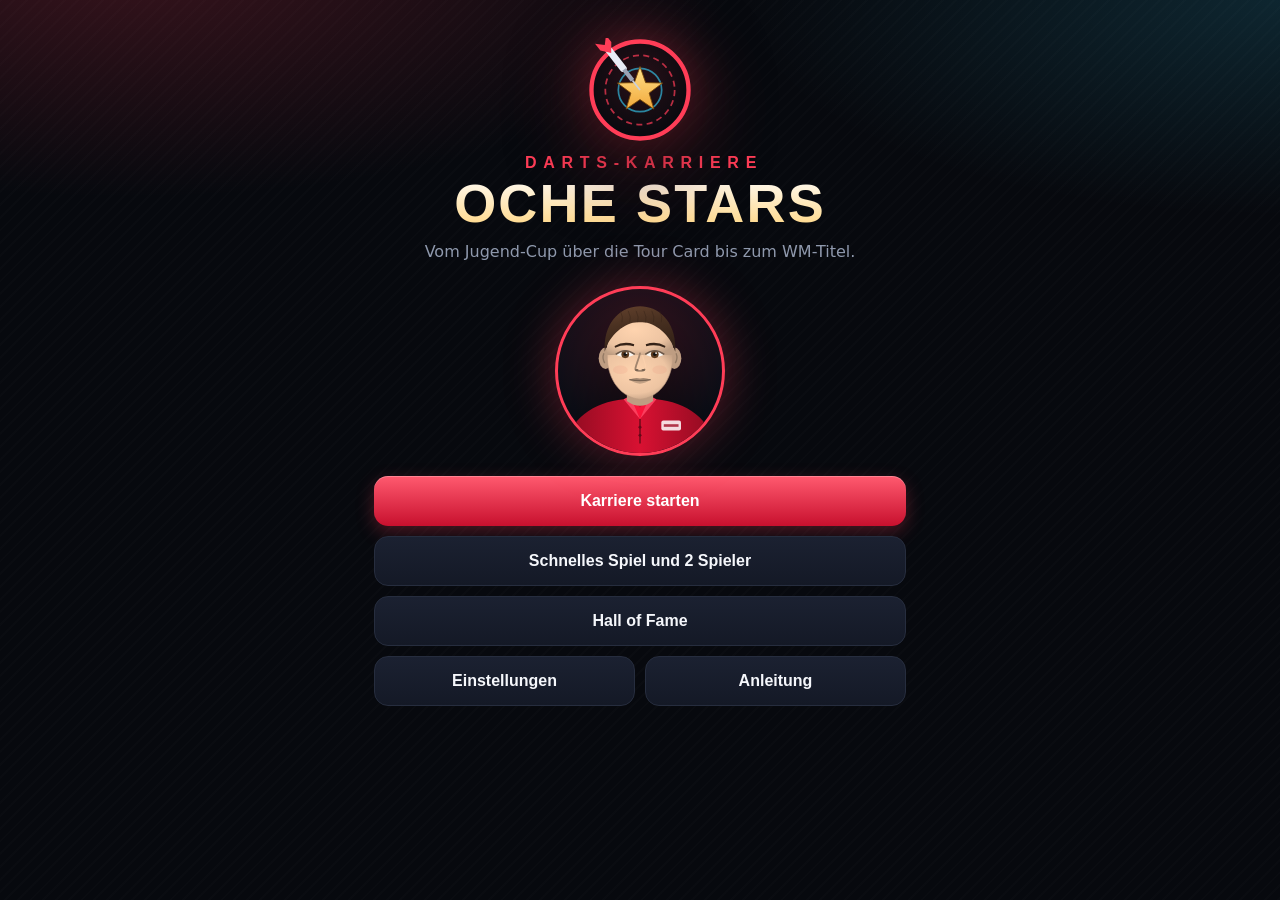
==== commit d3769065: "Add files via upload" ====
--- a/index.html
+++ b/index.html
@@ -1,42 +1,2035 @@
 <!DOCTYPE html>
-<html lang="de">
-<head>
-<meta charset="utf-8">
-<meta name="viewport" content="width=device-width,initial-scale=1">
-<title>Christophers Apps</title>
+<html lang="de"><head><meta charset="utf-8">
+<meta name="viewport" content="width=device-width,initial-scale=1,maximum-scale=1,user-scalable=no">
+<meta http-equiv="Content-Security-Policy" content="default-src 'self'; script-src 'self' 'unsafe-inline'; style-src 'self' 'unsafe-inline'; font-src 'self' data:; img-src 'self' data: blob:; media-src 'self' data: blob:; connect-src 'self' data: blob:; manifest-src 'self'; worker-src 'self'; object-src 'none'; base-uri 'none'; form-action 'none'; frame-src 'none'">
+<meta name="referrer" content="no-referrer">
+<title>Oche Stars · Darts-Karriere</title>
+<link rel="manifest" href="manifest.webmanifest">
+<meta name="theme-color" content="#07090e">
+<link rel="apple-touch-icon" href="icon-192.png">
+<link rel="icon" href="data:image/svg+xml,%3Csvg xmlns=%27http://www.w3.org/2000/svg%27 viewBox=%270 0 120 120%27%3E%3Ccircle cx=%2760%27 cy=%2760%27 r=%2756%27 fill=%27%2307090e%27 stroke=%27%23ff3d57%27 stroke-width=%278%27/%3E%3Cpath d=%27M60 30 L67 52 L90 52 L71 65 L78 88 L60 74 L42 88 L49 65 L30 52 L53 52Z%27 fill=%27%23f5c04a%27/%3E%3C/svg%3E">
 <style>
-:root{color-scheme:dark;--bg:#0b0d12;--pan:#151922;--line:#2a3142;--ink:#f3f1ea;--mut:#9aa3b2;--gold:#e9c46a}
-*{box-sizing:border-box}
-body{margin:0;min-height:100vh;background:radial-gradient(120% 70% at 50% -10%,#2a2f45 0%,var(--bg) 60%) fixed,var(--bg);color:var(--ink);font:16px/1.5 system-ui,-apple-system,"Segoe UI",Roboto,sans-serif;display:flex;align-items:center;justify-content:center;padding:24px}
-main{width:100%;max-width:440px}
-h1{font-size:34px;line-height:1.1;margin:0 0 6px}
-p{color:var(--mut);margin:0 0 22px}
-a.app{display:flex;align-items:center;gap:16px;background:var(--pan);border:1px solid var(--line);border-radius:16px;padding:18px;color:inherit;text-decoration:none;margin-bottom:12px;min-height:44px}
-a.app:hover,a.app:focus-visible{border-color:var(--gold);outline:none}
-.ic{flex:none;width:52px;height:52px;border-radius:14px;overflow:hidden;display:grid;place-items:center}
-.ic img{width:100%;height:100%;object-fit:cover}
-b{display:block;font-size:19px}
-span{color:var(--mut);font-size:14px}
-footer{color:var(--mut);font-size:13px;text-align:center;margin-top:18px}
-</style>
-</head>
-<body>
-<main>
-<h1>Christophers Apps</h1>
-<p>Wähle eine App. In Chrome kannst du jede App über das Menü als eigene App installieren.</p>
-<a class="app" href="alltag/">
- <div class="ic"><img src="alltag/icon-192.png" alt=""></div>
- <div><b>Alltag</b><span>Kalender, To-Dos, Einkauf, Ablesungen, Tresor</span></div>
-</a>
-<a class="app" href="darts/">
- <div class="ic"><img src="darts/icon-192.png" alt=""></div>
- <div><b>Darts Karriere</b><span>Darts-Spiel im FIFA-Stil</span></div>
-</a>
-<footer>Gehostet mit GitHub Pages</footer>
-</main>
+/* VOICE: TV-Darts-Gala am Samstagabend,laut,golden,Bühnenlicht
+   IDEA: Ultimate-Spielerkarte trifft TV-Scoreboard einer Darts-WM
+   PICTURE: das Dartboard selbst,groß im Spotlight
+   COLOUR and TYPE: Bühnenschwarz,Board-Rot und -Grün,Kartengold; Oswald + Inter
+   LAYOUT: eine Spalte,Phone-first,Scoreboard oben,Board mittig,Darts unten */
+:root{color-scheme:dark;--bg:#0b0d12;--pan:#151922;--pan2:#1d2230;--line:#2a3142;--gold:#e9c46a;--gold2:#b8862b;--red:#d62839;--green:#12a150;--ink:#f3f1ea;--mut:#9aa3b2;--cy:#5fd3f3}
+*{box-sizing:border-box;min-width:0;-webkit-tap-highlight-color:transparent}
+html,body{margin:0;background:radial-gradient(120% 70% at 50% -10%,#2a2f45 0%,var(--bg) 60%) fixed,var(--bg);color:var(--ink);font:16px/1.5 Inter,system-ui,sans-serif;overflow-x:clip;min-height:100vh}
+#app{max-width:560px;margin:0 auto;padding:14px 14px 40px}
+h1,h2,h3,.os{font-family:Oswald,Impact,sans-serif;letter-spacing:.01em;margin:0;line-height:1.05}
+h1{font-size:44px;text-wrap:balance}h2{font-size:28px}h3{font-size:20px}
+.mut{color:var(--mut)}.small{font-size:13px}
+.btn{display:flex;align-items:center;justify-content:center;gap:8px;width:100%;min-height:50px;border:0;border-radius:12px;background:var(--pan2);color:var(--ink);font:600 16px Inter,sans-serif;padding:10px 16px;cursor:pointer;border:1px solid var(--line);text-align:center}
+.btn:focus-visible,input:focus-visible,select:focus-visible{outline:3px solid var(--gold);outline-offset:2px}
+.btn.pri{background:linear-gradient(180deg,#f3d27e,var(--gold2));color:#1b1405;border:0;font-weight:800}
+.btn.red{background:var(--red);border:0}
+.btn:disabled{opacity:.45}
+.row{display:flex;gap:10px}.row>*{flex:1}
+.stack>*+*{margin-top:10px}
+.panel{background:var(--pan);border:1px solid var(--line);border-radius:16px;padding:14px}
+input,select{width:100%;min-height:48px;border-radius:10px;border:1px solid var(--line);background:var(--pan2);color:var(--ink);font:16px Inter,sans-serif;padding:0 12px}
+label{display:block;font-weight:600;margin:0 0 6px}
+.top{display:flex;align-items:center;justify-content:space-between;gap:10px;margin-bottom:12px}
+.back{width:auto;min-height:44px;padding:0 14px}
+.coins{font-weight:800;color:var(--gold);white-space:nowrap}
+/* Spielerkarte */
+.card{position:relative;width:240px;margin:6px auto 4px;aspect-ratio:3/4.3;padding:22px 18px 18px;color:#2a1d04;
+ background:radial-gradient(90% 60% at 30% 10%,#fff3c4 0%,transparent 60%),linear-gradient(160deg,#f7dd8f,#d5a742 55%,#a8761f);
+ clip-path:polygon(50% 0,100% 7%,100% 88%,50% 100%,0 88%,0 7%);filter:drop-shadow(0 10px 24px rgba(233,196,106,.25))}
+.card.silver{background:radial-gradient(90% 60% at 30% 10%,#fff 0%,transparent 60%),linear-gradient(160deg,#e9edf2,#aeb6c2 55%,#7d8796)}
+.card.bronze{background:radial-gradient(90% 60% at 30% 10%,#ffe0c2 0%,transparent 60%),linear-gradient(160deg,#e6b38a,#b07444 55%,#7d4a24)}
+.card .ovr{font:700 52px/0.9 Oswald,sans-serif}.card .pos{font:700 16px Oswald,sans-serif;margin-top:4px}
+.card .nat{font:700 14px 'Barlow Condensed','Roboto Condensed',sans-serif-condensed,'Arial Narrow',Oswald,Impact,'Arial Narrow',sans-serif;border:2px solid currentColor;display:inline-block;padding:0 5px;border-radius:4px;margin-top:6px}
+.card .nm{font:700 24px Oswald,sans-serif;text-align:center;margin-top:24px;border-bottom:1px solid rgba(42,29,4,.35);padding-bottom:4px;white-space:nowrap;overflow:hidden;text-overflow:ellipsis}
+.card .nick{text-align:center;font-size:12px;font-weight:600;opacity:.8;margin-top:2px}
+.card .st{display:grid;grid-template-columns:1fr 1fr;gap:2px 16px;margin:8px 6px 0;font:700 17px Oswald,sans-serif}
+.card .st span b{display:inline-block;width:30px}
+/* Liste */
+.list{display:grid;gap:8px}
+.it{display:flex;align-items:center;gap:12px;background:var(--pan);border:1px solid var(--line);border-radius:12px;padding:10px 12px}
+.it .g{flex:1}.it .num{font:700 22px 'Barlow Condensed','Roboto Condensed',sans-serif-condensed,'Arial Narrow',Oswald,Impact,'Arial Narrow',sans-serif;min-width:40px;text-align:center}
+.badge{font:700 12px Inter;padding:3px 8px;border-radius:99px;background:var(--pan2);border:1px solid var(--line);white-space:nowrap}
+.badge.g{background:var(--gold);color:#1b1405;border:0}.badge.r{background:var(--red);border:0}.badge.gr{background:var(--green);border:0}
+.bar{height:8px;border-radius:9px;background:var(--pan2);overflow:hidden}.bar i{display:block;height:100%;background:linear-gradient(90deg,var(--gold2),var(--gold))}
+/* Match */
+.sb{display:grid;gap:4px;margin-bottom:8px}
+.pl{display:grid;grid-template-columns:8px minmax(0,1fr) 34px 74px;align-items:center;gap:8px;background:var(--pan);border:1px solid var(--line);border-radius:10px;padding:6px 10px 6px 0;overflow:hidden}
+.pl .tag{height:100%;align-self:stretch;background:transparent}
+.pl.on{border-color:var(--gold)}.pl.on .tag{background:var(--gold)}
+.pl .n{font:700 17px 'Barlow Condensed','Roboto Condensed',sans-serif-condensed,'Arial Narrow',Oswald,Impact,'Arial Narrow',sans-serif;white-space:nowrap;overflow:hidden;text-overflow:ellipsis}
+.pl .s{font-size:12px;color:var(--mut);white-space:nowrap}
+.pl .lg{font:700 22px 'Barlow Condensed','Roboto Condensed',sans-serif-condensed,'Arial Narrow',Oswald,Impact,'Arial Narrow',sans-serif;text-align:center;background:var(--pan2);border-radius:6px}
+.pl .rm{font:700 34px/1 'Barlow Condensed','Roboto Condensed',sans-serif-condensed,'Arial Narrow',Oswald,Impact,'Arial Narrow',sans-serif;text-align:right;font-variant-numeric:tabular-nums}
+.pl.on .rm{color:var(--gold)}
+.cmt{min-height:28px;text-align:center;font:700 20px 'Barlow Condensed','Roboto Condensed',sans-serif-condensed,'Arial Narrow',Oswald,Impact,'Arial Narrow',sans-serif;color:var(--gold);transition:transform .2s}
+.cmt.pop{animation:pop .9s ease}
+@keyframes pop{0%{transform:scale(.6);opacity:0}30%{transform:scale(1.25);opacity:1}100%{transform:scale(1)}}
+.fig{position:relative;width:100%;aspect-ratio:1;touch-action:none;user-select:none;-webkit-user-select:none}
+.fig canvas{position:absolute;inset:0;width:100%;height:100%}
+.drts{display:grid;grid-template-columns:repeat(3,1fr) 1.2fr;gap:6px;margin-top:8px}
+.drts div{background:var(--pan);border:1px solid var(--line);border-radius:10px;text-align:center;padding:6px 2px;font:700 20px 'Barlow Condensed','Roboto Condensed',sans-serif-condensed,'Arial Narrow',Oswald,Impact,'Arial Narrow',sans-serif;min-height:44px}
+.drts .tot{color:var(--gold)}
+.hint{text-align:center;font-size:14px;color:var(--mut);min-height:22px;margin-top:6px}
+.hint b{color:var(--ink)}
+/* Bracket */
+.rd{margin-bottom:14px}.mt{display:grid;grid-template-columns:minmax(0,1fr) auto;gap:2px 8px;background:var(--pan);border:1px solid var(--line);border-radius:10px;padding:8px 10px;margin-top:6px}
+.mt .w{font-weight:800}.mt .l{color:var(--mut);text-decoration:line-through}.mt .me{color:var(--gold)}
+.mt span{white-space:nowrap;overflow:hidden;text-overflow:ellipsis}
+/* Modal */
+.modal{position:fixed;inset:0;background:rgba(5,6,10,.82);display:flex;align-items:center;justify-content:center;z-index:9;padding:20px}
+.modal .box{max-width:380px;width:100%;text-align:center}
+.flip{animation:flip .9s cubic-bezier(.2,.8,.2,1)}
+@keyframes flip{0%{transform:rotateY(90deg) scale(.6)}60%{transform:rotateY(-10deg) scale(1.05)}100%{transform:none}}
+.hero{display:flex;flex-direction:column;align-items:center;text-align:center;gap:6px;padding:18px 0 6px}
+.hero svg{width:min(78vw,300px);height:auto;filter:drop-shadow(0 20px 40px rgba(0,0,0,.6))}
+.kv{display:grid;grid-template-columns:repeat(3,minmax(0,1fr));gap:8px}
+.kv div{background:var(--pan);border:1px solid var(--line);border-radius:10px;padding:8px;text-align:center}
+.kv b{display:block;font:700 22px 'Barlow Condensed','Roboto Condensed',sans-serif-condensed,'Arial Narrow',Oswald,Impact,'Arial Narrow',sans-serif}.kv span{font-size:12px;color:var(--mut)}
+/* Halle */
+.stage{position:relative;border-radius:20px;padding:30px 18px 70px;overflow:hidden;background:radial-gradient(120% 80% at 50% 0%,var(--vl) 0%,transparent 55%),linear-gradient(180deg,var(--v1),var(--v2));isolation:isolate}
+.stage .beams{position:absolute;inset:-40%;z-index:-1;background:conic-gradient(from 200deg at 20% 0%,transparent 0 8deg,color-mix(in srgb,var(--vl) 28%,transparent) 10deg,transparent 16deg 360deg),conic-gradient(from 140deg at 80% 0%,transparent 0 8deg,color-mix(in srgb,var(--vl) 28%,transparent) 10deg,transparent 16deg 360deg);animation:sweep 7s ease-in-out infinite alternate;opacity:var(--vb)}
+@keyframes sweep{to{transform:rotate(9deg) translateX(4%)}}
+.stage .crowd{position:absolute;left:0;right:0;bottom:0;height:30%;z-index:-1;opacity:var(--vc)}
+.stage .fig{max-width:440px;margin:0 auto;filter:drop-shadow(0 14px 30px rgba(0,0,0,.7))}
+.stage .vname{position:absolute;left:14px;top:10px;font:700 12px Inter;color:rgba(255,255,255,.75);z-index:2;pointer-events:none}
+.stage.roar .crowd{animation:jump .35s ease-in-out 4 alternate}.stage.roar .beams{animation:flash .18s 6 alternate;opacity:1}
+@keyframes jump{to{transform:translateY(-6%)}}@keyframes flash{to{filter:brightness(2.2)}}
+.ctxt{min-height:20px;text-align:center;font:600 14px Inter;color:var(--mut);font-style:italic}.ctxt.pop{animation:pop .9s ease}
+.stage.hush{filter:brightness(.7) saturate(.6)}.stage.hush .crowd{opacity:.2}
+.lstat{position:absolute;left:50%;top:50%;transform:translate(-50%,-50%);background:rgba(10,12,18,.94);border:1px solid var(--gold);border-radius:14px;padding:12px 16px;z-index:5;display:none;min-width:260px;text-align:center}.lstat.on{display:block;animation:pop .5s ease}
+.lstat .row>*{flex:0 0 auto}
+/* Walk-on */
+.walk{position:fixed;inset:0;z-index:30;overflow:hidden;background:radial-gradient(90% 60% at 50% 0%,var(--wc) 0%,transparent 60%),#05060a;display:flex;flex-direction:column;align-items:center;justify-content:center;text-align:center;padding:24px;color:#fff}
+.walk canvas{position:absolute;inset:0;width:100%;height:100%;z-index:0}
+.walk>*:not(canvas){position:relative;z-index:1}
+.walk .ann{font:600 15px Inter;opacity:.8;letter-spacing:.02em}
+.walk .big{font:700 clamp(40px,12vw,64px)/1 'Barlow Condensed','Roboto Condensed',sans-serif-condensed,'Arial Narrow',Oswald,Impact,sans-serif;text-shadow:0 0 30px var(--wc);margin:6px 0}
+.walk .song{font:600 15px Inter;margin-top:8px;opacity:.9}
+.walk .chant{font:700 20px 'Barlow Condensed','Roboto Condensed',sans-serif-condensed,'Arial Narrow',Oswald,Impact,'Arial Narrow',sans-serif;color:var(--wc);margin-top:10px;white-space:nowrap;animation:chant 1s ease-in-out infinite alternate}
+@keyframes chant{to{transform:scale(1.08)}}
+.walk .skip{position:absolute;right:14px;top:14px;width:auto;z-index:2}
+.walk .card{animation:walkin 1.1s cubic-bezier(.2,.9,.2,1)}
+@keyframes walkin{0%{transform:translateY(60vh) rotateY(180deg) scale(.4);opacity:0}70%{transform:translateY(-4%) rotateY(-8deg) scale(1.06);opacity:1}100%{transform:none}}
+.walk .in{animation:pop .8s ease}
+.card.totw{background:radial-gradient(90% 60% at 30% 10%,#5a4a1a 0%,transparent 60%),linear-gradient(160deg,#2b2b2b,#0e0e0e 55%,#3a2c0a);color:#f2d27a}.card.totw .nm{border-color:rgba(242,210,122,.4)}
+.card.hero{background:radial-gradient(90% 60% at 30% 10%,#c6a3ff 0%,transparent 60%),linear-gradient(160deg,#7b3fe4,#2b0f6b 60%,#5b2bb8);color:#fff}.card.hero .nm{border-color:rgba(255,255,255,.35)}
+.card.icon{background:radial-gradient(90% 60% at 30% 10%,#fff 0%,transparent 60%),linear-gradient(160deg,#fffdf5,#efe3c2 55%,#c9a24a);color:#2a1d04;filter:drop-shadow(0 0 22px rgba(255,240,190,.45))}
+.rp{animation:land .5s cubic-bezier(.2,.8,.2,1) both}@keyframes land{0%{opacity:0;transform:translateY(60px) scale(2.2)}100%{opacity:1;transform:none}}
+.rchip{display:inline-block;margin:4px 3px 0;padding:4px 10px;border-radius:99px;border:1px solid var(--line);background:var(--pan2);color:var(--ink);font:600 13px Inter;cursor:pointer}.rchip.on{background:var(--gold);color:#1b1405;border-color:var(--gold)}
+.chips{display:flex;flex-wrap:wrap;gap:8px}.chips .btn{width:auto;flex:1 1 auto;min-height:44px}
+@media(prefers-reduced-motion:reduce){*{animation:none!important;transition:none!important}}
+@media(max-width:380px){h1{font-size:36px}.pl .rm{font-size:28px}.pl{grid-template-columns:8px minmax(0,1fr) 30px 60px}}
+/* ===== Redesign v9: "Matchday" — TV-Studio,Oche-Rot,Kartengold ===== */
+:root{--bg:#07090e;--pan:#0f131d;--pan2:#171c29;--line:#262d3e;--gold:#f2c94c;--gold2:#c9932b;--acc:#ff3d57;--acc2:#c8102e;--red:#ff3d57;--green:#22c55e;--ink:#f5f7fb;--mut:#8f99ad;--cy:#38d6ff}
+html,body{background:radial-gradient(80% 45% at 10% -5%,rgba(255,61,87,.20),transparent 60%),radial-gradient(70% 40% at 100% 0%,rgba(56,214,255,.14),transparent 60%),repeating-linear-gradient(135deg,rgba(255,255,255,.012) 0 2px,transparent 2px 9px),var(--bg) fixed;font-family:Inter,system-ui,sans-serif}
+h1,h2,h3,.os{font-family:'Barlow Condensed','Roboto Condensed',sans-serif-condensed,'Arial Narrow',Oswald,Impact,sans-serif;font-weight:800;letter-spacing:.01em;text-transform:uppercase}
+h1{font-size:46px}h2{font-size:28px}h3{font-size:21px}
+#app{padding:12px 14px 40px}
+.btn{border-radius:14px;background:linear-gradient(180deg,#1b2131,#141926);border:1px solid var(--line);font-weight:700;transition:transform .08s,filter .15s}
+.btn:active{transform:scale(.97)}
+.btn.pri{background:linear-gradient(180deg,#ff5a6f,var(--acc2));color:#fff;box-shadow:0 6px 18px rgba(255,61,87,.28),inset 0 1px 0 rgba(255,255,255,.25)}
+.btn.red{background:#3a121a;border:1px solid #7a2232;color:#ffb3bd}
+.btn:focus-visible,input:focus-visible,select:focus-visible{outline:3px solid var(--cy)}
+.panel{background:linear-gradient(180deg,rgba(26,32,48,.85),rgba(14,18,28,.92));border:1px solid var(--line);border-radius:18px;box-shadow:inset 0 1px 0 rgba(255,255,255,.04),0 10px 30px rgba(0,0,0,.25)}
+.it{background:linear-gradient(180deg,#141a27,#0f131d);border-radius:14px}
+.badge{background:#1a2030;border-color:#2c3448}.badge.g{background:var(--gold);color:#1b1405}.badge.gr{background:#14532d;color:#bbf7d0;border:0}.badge.r{background:var(--acc)}
+.bar{height:7px;background:#1a2030}.bar i{background:linear-gradient(90deg,var(--acc),#ff9a5a)}
+input,select{background:#121725;border-radius:12px}
+.top{position:sticky;top:0;z-index:4;margin:-12px -14px 12px;padding:10px 14px;background:rgba(7,9,14,.82);backdrop-filter:blur(10px);-webkit-backdrop-filter:blur(10px);border-bottom:1px solid rgba(255,255,255,.05)}
+.top h2{font-size:24px}
+.kv div{background:linear-gradient(180deg,#151b29,#0f131d);border-radius:14px}
+.kv b{font:800 24px 'Barlow Condensed','Roboto Condensed',sans-serif-condensed,'Arial Narrow',Oswald,sans-serif}
+.sec{font:800 15px 'Barlow Condensed','Roboto Condensed',sans-serif-condensed,'Arial Narrow',Oswald,sans-serif;text-transform:uppercase;letter-spacing:.12em;color:var(--mut);margin:18px 2px 8px;display:flex;align-items:center;gap:8px}
+.sec::before{content:'';width:4px;height:16px;border-radius:2px;background:var(--acc)}
+.hav{width:48px;height:48px;border-radius:50%;overflow:hidden;background:radial-gradient(circle at 50% 30%,#2a3349,#111522);border:2px solid var(--acc);flex:0 0 auto;display:flex;align-items:flex-end;justify-content:center}
+.coins{background:#1a1608;border:1px solid #5a4613;padding:5px 10px;border-radius:99px;font-size:14px}
+/* Karte: Portrait rechts,Werte unten */
+.card{width:250px;aspect-ratio:3/4.35;padding:0;margin:8px auto 4px}
+.card .cl{position:absolute;left:20px;top:28px;display:flex;flex-direction:column;align-items:center;z-index:2;width:56px}
+.card .ovr{font:800 54px/.9 'Barlow Condensed','Roboto Condensed',sans-serif-condensed,'Arial Narrow',Oswald,sans-serif}
+.card .pos{font:800 17px 'Barlow Condensed','Roboto Condensed',sans-serif-condensed,'Arial Narrow',Oswald,sans-serif;margin-top:2px}
+.card .nat{margin-top:6px;font:800 13px 'Barlow Condensed','Roboto Condensed',sans-serif-condensed,'Arial Narrow',Oswald,sans-serif}
+.card .fm{font-size:11px;margin-top:6px;letter-spacing:-1px}
+.card .av{position:absolute;right:14px;top:16px;width:150px;height:150px;display:flex;align-items:flex-end;justify-content:center;overflow:hidden;
+ -webkit-mask-image:linear-gradient(180deg,#000 75%,transparent);mask-image:linear-gradient(180deg,#000 75%,transparent)}
+.card .av svg{width:140px;height:154px;filter:drop-shadow(0 4px 6px rgba(0,0,0,.25))}
+.card .nm{position:absolute;left:16px;right:16px;top:166px;margin:0;font:800 24px 'Barlow Condensed','Roboto Condensed',sans-serif-condensed,'Arial Narrow',Oswald,sans-serif;text-transform:uppercase;text-align:center;border-bottom:1px solid currentColor;border-color:rgba(42,29,4,.35);padding-bottom:3px}
+.card .nick{position:absolute;left:16px;right:16px;top:200px;margin:0;text-align:center;font-size:11.5px;font-weight:700;opacity:.8;white-space:nowrap;overflow:hidden;text-overflow:ellipsis}
+.card .st{position:absolute;left:28px;right:28px;top:222px;margin:0;display:grid;grid-template-columns:1fr 1fr;gap:1px 18px;font:800 17px 'Barlow Condensed','Roboto Condensed',sans-serif-condensed,'Arial Narrow',Oswald,sans-serif}
+.card .st span{white-space:nowrap}.card .st span b{display:inline-block;width:28px}
+.card .cf{position:absolute;left:30px;right:30px;bottom:30px;text-align:center;font:700 10.5px Inter,sans-serif;opacity:.75;text-transform:uppercase;letter-spacing:.06em;white-space:nowrap;overflow:hidden;text-overflow:ellipsis}
+.card.hero .nm,.card.totw .nm{border-color:rgba(255,255,255,.3)}
+.cmini{zoom:.58;flex:0 0 auto}
+.vs{display:flex;align-items:center;justify-content:center;gap:4px;margin:8px 0}
+.vs .vt{font:800 26px 'Barlow Condensed','Roboto Condensed',sans-serif-condensed,'Arial Narrow',Oswald,sans-serif;color:var(--acc);text-shadow:0 0 18px rgba(255,61,87,.6)}
+.kvl{display:grid;grid-template-columns:auto 1fr;gap:6px 14px;font-size:14px}.kvl b{text-align:right}
+/* Aussehen-Editor */
+.lch{display:flex;flex-wrap:wrap;gap:6px}
+.lc{min-height:38px;padding:0 12px;border-radius:99px;border:1px solid var(--line);background:#151a27;color:var(--ink);font:600 13px Inter,sans-serif;cursor:pointer}
+.lc.on{border-color:var(--acc);background:#3a121a}
+.lc.sw{width:38px;padding:0;border:2px solid rgba(255,255,255,.15)}.lc.sw.on{border:3px solid #fff;box-shadow:0 0 0 2px var(--acc)}
+/* Startseite */
+.hero{padding:26px 0 10px}
+.logo{display:flex;flex-direction:column;align-items:center;line-height:.85}
+.brandmark svg{width:104px!important;height:104px!important}
+.brandmark{display:flex;justify-content:center;margin-bottom:6px;filter:drop-shadow(0 0 24px rgba(255,61,87,.45))}
+.logo span{font:800 16px 'Barlow Condensed','Roboto Condensed',sans-serif-condensed,'Arial Narrow',Oswald,sans-serif;letter-spacing:.42em;color:var(--acc);margin-right:-.5em}
+.logo b{white-space:nowrap;font:800 clamp(40px,13vw,54px) 'Barlow Condensed','Roboto Condensed',sans-serif-condensed,'Arial Narrow',Oswald,sans-serif;letter-spacing:.04em;background:linear-gradient(180deg,#fff,#ffd37a);-webkit-background-clip:text;background-clip:text;color:transparent}
+/* Match */
+.pl{border-radius:14px;background:linear-gradient(90deg,#141a27,#0f131d)}
+.pl.on{border-color:var(--acc);box-shadow:0 0 0 1px rgba(255,61,87,.35),0 0 24px rgba(255,61,87,.15)}.pl.on .tag{background:var(--acc)}.pl.on .rm{color:#fff}
+.pl .n,.pl .rm,.pl .lg{font-family:'Barlow Condensed','Roboto Condensed',sans-serif-condensed,'Arial Narrow',Oswald,sans-serif;font-weight:800}
+.cmt{font-family:'Barlow Condensed','Roboto Condensed',sans-serif-condensed,'Arial Narrow',Oswald,sans-serif;font-weight:800;color:#ffd37a;text-transform:uppercase}
+.drts div{border-radius:12px;font-family:'Barlow Condensed','Roboto Condensed',sans-serif-condensed,'Arial Narrow',Oswald,sans-serif;font-weight:800}
+.lstat{background:rgba(8,10,16,.96);border:1px solid rgba(255,61,87,.6);border-radius:18px;min-width:min(300px,88%);padding:14px 16px;box-shadow:0 20px 60px rgba(0,0,0,.6)}
+.ls-h{font:800 22px 'Barlow Condensed','Roboto Condensed',sans-serif-condensed,'Arial Narrow',Oswald,sans-serif;text-transform:uppercase;color:var(--gold)}
+table.ls{width:100%;border-collapse:collapse;margin-top:6px;font-size:13px}
+table.ls th{font:800 14px 'Barlow Condensed','Roboto Condensed',sans-serif-condensed,'Arial Narrow',Oswald,sans-serif;text-transform:uppercase;color:var(--mut);padding:2px 4px;text-align:right}
+table.ls td{padding:4px;border-top:1px solid rgba(255,255,255,.06);text-align:right;font-variant-numeric:tabular-nums}
+table.ls td:first-child{text-align:left;color:var(--mut)}
+table.ls td.bt{color:var(--green);font-weight:800}
+.lsbar{height:3px;border-radius:3px;background:#1a2030;margin-top:8px;overflow:hidden}.lsbar i{display:block;height:100%;width:0;background:var(--acc)}
+.modal{background:rgba(4,5,9,.86);backdrop-filter:blur(4px)}
+.modal .box.panel{border-color:rgba(255,61,87,.35)}
+.mt{border-radius:12px}
+@media(max-width:380px){.cmini{zoom:.52}.card{width:236px}}
+/* ===== v10: EA-FC-Menü,Walk-on,Publikum ===== */
+.fch{display:flex;align-items:center;gap:10px;margin:-4px 0 0}
+.fcav{width:44px;height:44px;border-radius:12px;overflow:hidden;background:linear-gradient(160deg,#2a3349,#0f131d);border:1px solid #39425a;display:flex;align-items:flex-end;justify-content:center;flex:0 0 auto;cursor:pointer}
+.fcl{flex:1;min-width:0}.fcl b{display:block;font:800 19px 'Barlow Condensed','Roboto Condensed',sans-serif-condensed,'Arial Narrow',Oswald,sans-serif;text-transform:uppercase;white-space:nowrap;overflow:hidden;text-overflow:ellipsis}.fcl span{font-size:12px;color:var(--mut)}
+.gear{width:40px;height:40px;border-radius:12px;border:1px solid var(--line);background:#141926;color:var(--ink);padding:9px;cursor:pointer}
+.fct{display:flex;gap:0;margin:12px -14px 14px;padding:0 14px;overflow-x:auto;scrollbar-width:none;border-bottom:1px solid rgba(255,255,255,.07);position:sticky;top:0;z-index:5;background:rgba(7,9,14,.9);backdrop-filter:blur(10px);-webkit-backdrop-filter:blur(10px)}
+.fct::-webkit-scrollbar{display:none}
+.fct button{flex:1 0 auto;background:none;border:0;color:var(--mut);font:800 clamp(13px,3.8vw,16px) 'Barlow Condensed','Roboto Condensed',sans-serif-condensed,'Arial Narrow','Arial Narrow',sans-serif;text-transform:uppercase;letter-spacing:0;padding:12px 3px 10px;cursor:pointer;position:relative;min-height:46px}
+.fct button.on{color:#fff}.fct button.on::after{content:'';position:absolute;left:8px;right:8px;bottom:-1px;height:3px;border-radius:3px;background:linear-gradient(90deg,var(--acc),#ff9a5a);box-shadow:0 0 12px rgba(255,61,87,.7)}
+.fgrid{display:grid;grid-template-columns:repeat(2,minmax(0,1fr));gap:10px}
+.ft{position:relative;overflow:hidden;min-height:128px;border-radius:16px;border:1px solid rgba(255,255,255,.08);padding:12px;text-align:left;color:var(--ink);cursor:pointer;display:flex;flex-direction:column;justify-content:flex-end;font:inherit;box-shadow:0 10px 24px rgba(0,0,0,.35),inset 0 1px 0 rgba(255,255,255,.08);transition:transform .1s}
+.ft:active{transform:scale(.98)}.ft.static{cursor:default}.ft[disabled]{opacity:.45}
+.ft.s2{grid-column:span 2}.ft.tl{grid-row:span 2;min-height:266px}
+.ft .fl{position:absolute;left:12px;top:10px;font:800 11.5px Inter,sans-serif;font-style:normal;text-transform:uppercase;letter-spacing:.1em;color:rgba(255,255,255,.75);z-index:2}
+.ft .fa{position:absolute;right:-8px;bottom:-8px;width:92px;height:92px;color:#fff;opacity:.16}
+.ft .fa svg{width:100%;height:100%}
+.ft .ftx{position:relative;z-index:2}.ft .ftx b{display:block;font:800 21px/1.05 'Barlow Condensed','Roboto Condensed',sans-serif-condensed,'Arial Narrow',Oswald,sans-serif;text-transform:uppercase}.ft .ftx span{display:block;font-size:12px;color:rgba(255,255,255,.72);margin-top:3px}
+.ft::before{content:'';position:absolute;inset:0;background:linear-gradient(180deg,transparent 40%,rgba(0,0,0,.45));pointer-events:none}
+.c0{background:linear-gradient(150deg,#1b2233,#0e121b)}
+.c1{background:linear-gradient(150deg,#1a4fd6,#0b1f5c)}
+.c2{background:linear-gradient(150deg,#0f9f6e,#06392b)}
+.c3{background:linear-gradient(150deg,#6d34e0,#26105c)}
+.c4{background:linear-gradient(150deg,#d39b1e,#5a3a05)}
+.c5{background:linear-gradient(150deg,#0fa6c2,#063b48)}
+.c6{background:linear-gradient(150deg,#e2334f,#5a0d1b)}
+.hero2{background:radial-gradient(90% 90% at 80% 0%,rgba(255,61,87,.55),transparent 60%),radial-gradient(70% 80% at 0% 100%,rgba(56,214,255,.35),transparent 60%),linear-gradient(150deg,#1a1f30,#0b0e16);grid-column:span 2;min-height:150px}
+.ft.hero{cursor:default;justify-content:flex-start;padding-top:34px;background:radial-gradient(100% 70% at 85% -10%,rgba(255,61,87,.5),transparent 60%),radial-gradient(70% 80% at -10% 110%,rgba(56,214,255,.28),transparent 60%),linear-gradient(160deg,#1a2031,#0b0e16);border-color:rgba(255,61,87,.35)}
+.ft.hero::before{display:none}.heroin{position:relative;z-index:2}.heroin .it{background:rgba(8,10,16,.55);backdrop-filter:blur(4px)}
+.wkbtn{margin-top:8px;display:flex;align-items:center;justify-content:center;gap:8px;background:rgba(255,255,255,.08)}.wkbtn svg{width:18px;height:18px}
+.tcard{position:absolute;left:50%;top:36px;transform:translateX(-50%);zoom:.5;margin:0}
+.tcard .card{margin:0}
+.gl{position:relative;z-index:2;margin-top:18px;font-size:13px;display:grid;gap:4px;color:rgba(255,255,255,.85)}.gl .ok{color:#7dffa8}
+.mehero{min-height:auto;padding:4px 0 8px;align-items:center;cursor:default;background:radial-gradient(70% 60% at 50% 30%,rgba(255,61,87,.25),transparent 70%),linear-gradient(160deg,#151a28,#0b0e16)}.mehero::before{display:none}
+/* Walk-on v2 */
+.walk.w2 #wc{justify-content:flex-start;padding:70px 14px 0;gap:4px}
+.walk.w2 .wtop{position:absolute;left:12px;top:14px;display:flex;gap:8px;align-items:center;z-index:3;max-width:calc(100% - 150px)}
+.wlive{background:var(--acc);color:#fff;font:800 12px Inter;padding:3px 8px;border-radius:5px;animation:blink 1.4s infinite}@keyframes blink{50%{opacity:.55}}
+.wev{font:700 12px Inter;color:rgba(255,255,255,.8);white-space:nowrap;overflow:hidden;text-overflow:ellipsis}
+.wl{font:800 15px 'Barlow Condensed','Roboto Condensed',sans-serif-condensed,'Arial Narrow',Oswald,sans-serif;letter-spacing:.3em;text-transform:uppercase;color:#fff;opacity:.85}
+.wsub{font:600 14px Inter;color:rgba(255,255,255,.75)}
+.walk .wcard{zoom:.62}.walk .wcard .card{margin:0 auto}
+.walk .wcard2{zoom:.5}
+.wfacts{display:flex;gap:6px;justify-content:center}.wfacts span{background:rgba(0,0,0,.5);border:1px solid rgba(95,211,243,.5);border-radius:99px;padding:3px 10px;font:700 12px Inter}
+.cmpw{width:min(340px,92vw);display:grid;gap:5px;margin-top:4px;background:rgba(5,6,10,.65);border:1px solid rgba(255,255,255,.1);border-radius:14px;padding:8px 10px}
+.cmp{display:grid;grid-template-columns:52px 1fr 52px;align-items:center;font-size:12px;row-gap:2px}.cmp b{font:800 17px 'Barlow Condensed','Roboto Condensed',sans-serif-condensed,'Arial Narrow',Oswald,sans-serif}.cmp b:last-of-type{text-align:right}.cmp span{text-align:center;color:var(--mut);text-transform:uppercase;font-weight:700;font-size:11px;letter-spacing:.05em}
+.cb{grid-column:1/-1;height:4px;border-radius:4px;background:#5fd3f3;overflow:hidden}.cb i{display:block;height:100%;background:var(--wc,#e9c46a)}
+.wtap{position:absolute;bottom:calc(10px + env(safe-area-inset-bottom));left:0;right:0;text-align:center;font:600 12px Inter;color:rgba(255,255,255,.5);z-index:3;pointer-events:none}
+.walk.w2 .big{font-size:clamp(30px,9vw,46px)}
+/* Publikum im Match */
+.stage .crowd{height:38%;opacity:1}
+.stage .crowd canvas{width:100%;height:100%;display:block}
+.stage.roar .crowd{animation:none}
+.walk.w2{justify-content:flex-start;padding:56px 12px 0}
+.walk.w2 .wtap,.walk.w2 .wtop{position:absolute!important}
+.walk.w2 #wc{display:flex;flex-direction:column;align-items:center;gap:4px;padding:0;width:100%}
+.hero-av{width:170px;height:170px;border-radius:50%;margin:10px auto;display:flex;align-items:flex-end;justify-content:center;overflow:hidden;background:radial-gradient(circle at 50% 30%,#3a1420,#0c0f18 70%);border:3px solid var(--acc);box-shadow:0 0 50px rgba(255,61,87,.35)}
+@media (prefers-reduced-motion:reduce){.stage .beams,.wlive,.walk .chant{animation:none!important}.walk .card,.walk .in,.ctxt.pop{animation:none!important}}
+/* ===== v15 ===== */
+.albg{display:grid;grid-template-columns:repeat(3,minmax(0,1fr));gap:8px}
+.albc{position:relative;border-radius:12px;padding:6px 6px 8px;text-align:center;color:#2a1d04;background:linear-gradient(160deg,#f6e3a1,#c9932b);overflow:hidden;box-shadow:0 6px 14px rgba(0,0,0,.35)}
+.albc.silver{background:linear-gradient(160deg,#eef1f6,#9aa3b5)}.albc.bronze{background:linear-gradient(160deg,#f0c39a,#a8683b)}
+.albo{position:absolute;left:7px;top:4px;font:800 20px 'Barlow Condensed','Roboto Condensed',sans-serif-condensed,'Arial Narrow',sans-serif}
+.alba{height:64px;display:flex;justify-content:center;align-items:flex-end;overflow:hidden}.alba svg{width:58px;height:64px}
+.albn{font:800 12.5px 'Barlow Condensed','Roboto Condensed',sans-serif-condensed,'Arial Narrow',sans-serif;text-transform:uppercase;white-space:nowrap;overflow:hidden;text-overflow:ellipsis;border-top:1px solid rgba(42,29,4,.3);padding-top:2px}
+.albs{font-size:10px;opacity:.75;white-space:nowrap;overflow:hidden;text-overflow:ellipsis}
+.tick{margin-bottom:12px;border-color:rgba(255,61,87,.35)}.tick .t9{color:#ff5c72;font-weight:800}.tick .tup{color:var(--gold)}
+.pgrid{display:grid;grid-template-columns:1fr 1fr;gap:6px}
+body.big #app{zoom:1.12}
+.xpb{height:5px;border-radius:5px;background:#1a2030;margin:4px 0 2px;overflow:hidden;max-width:220px}.xpb i{display:block;height:100%;background:linear-gradient(90deg,#f2c94c,#ff9a5a)}
+.xpt{display:block;font-size:11px;color:var(--mut)}
+.evd{color:var(--cy);font-weight:700}
+#cv{transition:transform .6s ease}.slowmo #cv{transform:scale(1.8)}
+body.rm *,body.rm *::before,body.rm *::after{animation-duration:.001s!important;transition-duration:.001s!important}
+</style></head><body>
+<main id="app"></main>
+<div id="modal"></div>
 <script>
-// Alte Service-Worker-Registrierung aus dem Hauptordner entfernen (Alltag liegt jetzt in /alltag/)
-try{navigator.serviceWorker&&navigator.serviceWorker.getRegistrations().then(rs=>rs.forEach(r=>{if(r.scope===location.origin+"/")r.unregister()}))}catch(e){}
-</script>
-</body>
-</html>
+{
+/*CORE-START*/
+const ORDER=[20,1,18,4,13,6,10,15,2,17,3,19,7,16,8,11,14,9,12,5];
+const R={bi:6.35,bo:15.9,ti:99,to:107,di:162,do:170};
+function hit(x,y){const r=Math.hypot(x,y);
+ if(r<=R.bi)return{v:50,m:2,b:25,l:'BULL',d:true};
+ if(r<=R.bo)return{v:25,m:1,b:25,l:'25',d:false};
+ if(r>R.do)return{v:0,m:0,b:0,l:'Miss',d:false};
+ let a=Math.atan2(x,-y)*180/Math.PI;a=(a+369)%360;const n=ORDER[Math.floor(a/18)%20];
+ if(r>=R.di)return{v:2*n,m:2,b:n,l:'D'+n,d:true};
+ if(r>=R.ti&&r<=R.to)return{v:3*n,m:3,b:n,l:'T'+n,d:false};
+ return{v:n,m:1,b:n,l:'S'+n,d:false};}
+function bedPos(sh){if(sh==='BULL')return[0,0];if(sh==='25')return[0,-11];
+ const t=sh[0],n=+sh.slice(1),a=ORDER.indexOf(n)*18*Math.PI/180,r=t==='T'?103:t==='D'?166:134;
+ return[r*Math.sin(a),-r*Math.cos(a)];}
+const SHOTS=[];for(let n=1;n<=20;n++)SHOTS.push({s:'S'+n,v:n,c:1},{s:'D'+n,v:2*n,c:3.5},{s:'T'+n,v:3*n,c:n==20?2:n==19?2.1:n==18?2.3:2.7});
+SHOTS.push({s:'25',v:25,c:3},{s:'BULL',v:50,c:4.5});
+const DPREF=[20,16,8,10,12,18,4,2,6,14,9,5,15,7,11,13,3,17,19,1];
+const FINB={};for(let n=1;n<=20;n++)FINB[2*n]={s:'D'+n,c:DPREF.indexOf(n)*0.35};FINB[50]={s:'BULL',c:6};
+const COM={};
+function checkout(rem,dl){const k=rem+'_'+dl;if(k in COM)return COM[k];let best=null;
+ if(rem<=170&&rem>=2){
+  if(FINB[rem])best={route:[FINB[rem].s],c:FINB[rem].c};
+  if(!best&&dl>=2)for(const a of SHOTS){const f=FINB[rem-a.v];if(f){const c=a.c+f.c;if(!best||c<best.c)best={route:[a.s,f.s],c}}}
+  if(!best&&dl>=3)for(const a of SHOTS)for(const b of SHOTS){const f=FINB[rem-a.v-b.v];if(f){const c=a.c+b.c+f.c;if(!best||c<best.c)best={route:[a.s,b.s,f.s],c}}}
+ }return COM[k]=best;}
+function leaveCost(l){if(l<2)return 99;if(checkout(l,1))return FINB[l].c;if(checkout(l,2))return 4;if(checkout(l,3))return 8;return 12}
+function aiTarget(rem,dl){const r=checkout(rem,dl);if(r)return r.route[0];
+ if(rem>100)return 'T20';let best='T20',bc=1e9;
+ for(const a of SHOTS){if(a.s[0]==='D'||a.s==='BULL')continue;const c=a.c+leaveCost(rem-a.v);if(c<bc){bc=c;best=a.s}}return best;}
+function gauss(){let u=0;while(!u)u=Math.random();return Math.sqrt(-2*Math.log(u))*Math.cos(2*Math.PI*Math.random());}
+/* Streuung je OVR: ab 50 wie bisher, darunter steiler (v22), damit Stärkeunterschiede in Jugend und Amateurbereich spürbar sind */
+function aiSigma(ovr){return ovr>=50?Math.max(5,25-ovr*0.2):ovr>=27?15+(50-ovr)*0.5435:Math.min(60,27.5+(27-ovr)*1.5);}
+/*CORE-END*/
+
+/* ---------- Daten ---------- */
+const STATS=[['pra','PRÄ','Präzision','Weniger Wackeln beim Zielen'],['kon','KON','Konstanz','Kleinere Streuung beim Loslassen'],['sco','SCO','Scoring','Bonus auf Triple-Felder'],['dop','DOP','Doppel','Bonus auf Doppel und Bull'],['ner','NER','Nerven','Ruhe bei Checkouts und Entscheidungslegs'],['aus','AUS','Ausdauer','Weniger Ermüdung in langen Matches']];
+const STYLES=[{id:'sco',n:'Scoring-Maschine',d:'+8 Scoring, +3 Präzision',b:{sco:8,pra:3}},{id:'dop',n:'Finisher',d:'+8 Doppel, +3 Nerven',b:{dop:8,ner:3}},{id:'ner',n:'Eiskalt',d:'+8 Nerven, +3 Konstanz',b:{ner:8,kon:3}},{id:'all',n:'Allrounder',d:'+2 auf alles',b:{pra:2,kon:2,sco:2,dop:2,ner:2,aus:2}}];
+const NATS=['GER','AUT','SUI','NED','BEL','ENG','SCO','WAL','NIR','IRL','POL','CZE','LTU','LAT','POR','ESP','ITA','FRA','DEN','SWE','NOR','FIN','HUN','CRO','AUS','NZL','JPN','PHI','HKG','IND','CAN','USA','RSA','BRA','ARG','MEX','KOR','CHN','SGP','THA','SVK','ROU','GIB'];
+const NAMES=[['Jens Brückner','Der Bulle','GER'],["Liam O'Hara",'Irish Mist','IRL'],['Sven Dahlberg','The Viking','SWE'],['Kees van Dorp','Oranje Flash','NED'],['Tomasz Wilk','Wolf','POL'],['Marco Benedetti','Il Martello','ITA'],['Dale Pickering','Pick','ENG'],['Ollie Thwaite','The Postman','ENG'],['Henrik Sandvik','Fjord','NOR'],['Brett Coolidge','Cool Hand','AUS'],['Arjen Smeets','Tulip','NED'],['Callum Reid','Highlander','SCO'],['Felix Kramm','Kramm-Bombe','GER'],['Nico Laufer','Laufmasche','AUT'],['Paddy Quinlan','Lucky','IRL'],['Wes Harlow','Wrecking Ball','WAL'],['Dmitri Orlov','Ice','LAT'],['Gavin Pryce','Prince','WAL'],['Jasper Kuiper','The Kuip','NED'],['Tobias Rehm','Turbo','GER'],['Ryan Ashdown','Ash','ENG'],['Luka Petrić','Lightning','CRO'],['Kevin Molitor','Molli','GER'],['Mats Engström','Engine','SWE'],['Stuart Blaine','Hammerhead','SCO'],['Dennis Vogt','Vogti','SUI'],['Craig Munro','Munro','SCO'],['Jonas Freitag','Friday','GER'],['Barry Kettle','Boiling Point','ENG'],['Emil Hoxha','Eagle','BEL'],['Rico Lindner','Lindi','GER'],['Owen Treharne','Dragon','WAL'],['Pieter Brandsma','Polder','NED'],['Seamus Fitzgerald','Fitz','IRL'],['Mario Kranzl','Kranzerl','AUT'],['Adam Kowal','Kowalski','POL'],['Lewis Hartigan','Hart','ENG'],['Bram de Wit','White Lightning','NED'],['Fynn Albers','Albatros','GER'],['Gordon McKay','Mac','SCO'],['Niklas Berg','Bergziege','GER'],['Theo Marchetti','Spaghetti','ITA'],['Danny Wexford','Wex','ENG'],['Jari Lehtonen','Sauna','FIN'],['Moritz Kaiser','Der Kaiser','GER'],['Rhys Cardew','Cardiff Kid','WAL'],['Joost Verhoef','Hoefijzer','NED'],['Ole Hagen','Hagel','DEN'],['Graham Tolliver','Tolly','ENG'],['Kieran Mossop','Moss','ENG'],['Lee Brindley','Brindy','ENG'],['Josh Penhale','The Pen','ENG'],['Callum Driscoll','Disco','ENG'],['Thijs Oudeman','Oude Rot','NED'],['Ruud Hoekstra','Hoekie','NED'],['Daan Veltkamp','Veldje','NED'],['Iwan Pritchard','Pritch','WAL'],['Gethin Llewellyn','The Leek','WAL'],['Hamish Dunbar','Braveheart','SCO'],['Euan Strachan','Stretch','SCO'],['Conor Mulgrew','Belfast Bomber','NIR'],['Ciaran Devlin','Devil','NIR'],['Aidan McCaul','Causeway','NIR'],['Wout Vermeiren','Waffle','BEL'],['Jelle Claeys','The Claw','BEL'],['Stijn Peeters','Peetie','BEL'],['Lukas Weidner','Weide','GER'],['Sebastian Rott','Rotti','GER'],['Florian Gruber','Grubi','AUT'],['Bartosz Nowicki','Nowy','POL'],['Ondřej Hájek','Haky','CZE'],['Pavel Kubát','Kubi','CZE'],['Mindaugas Jonaitis','Baltic Storm','LTU'],['Tiago Ferreira','O Tubarão','POR'],['Rui Mesquita','Mesqui','POR'],['Javier Montalvo','El Toro','ESP'],['Carlos Ibarra','Ibi','ESP'],['Mikkel Thorsen','Thor','DEN'],['Oskar Lindqvist','Lindy','SWE'],['Gábor Szalai','Paprika','HUN'],['Bence Varga','Varga-Bombe','HUN'],['Ante Marić','Adriatic','CRO'],['Mitch Garrity','Outback','AUS'],['Brody Fenwick','Fenny','AUS'],['Hemi Takerei','Kiwi','NZL'],['Haruto Miyase','Samurai','JPN'],['Kenji Oribe','Origami','JPN'],['Rodel Bautista','Manila Thrilla','PHI'],['Jomar Dizon','Jeepney','PHI'],['Shane Pelletier','Maple','CAN'],['Tyler Brannigan','Stars & Stripes','USA'],['Cody Hollister','Cowboy','USA'],['Pieter du Toit','Springbok','RSA'],['Chun-Wai Leung','Dragon Fist','HKG'],['Arjun Mehra','Mumbai Missile','IND'],['Davide Rinaldi','Gondola','ITA'],['Julien Mercier','Le Baron','FRA'],['Reto Inderbitzin','Matterhorn','SUI'],['Declan Furey','Furious','IRL'],['Artūrs Ozols','Riga','LAT']];
+const NB=['SWE','NOR','DEN','FIN','LAT','LTU'],EE=['POL','CZE','HUN','CRO','SVK','ROU'];
+const CT=(id,w,city)=>({id,w,n:'Challenge Tour '+id.slice(1),d:'Die zweite Liga für Spieler ohne Tour Card: Punkte für die Challenge-Rangliste',city,v:'messe',q:'ct',minAge:16,size:64,lo:34,hi:64,bo:[11,9],prize:1500,fee:80,t:2,rk:'ct'});
+const DV=(id,w,city)=>({id,w,n:'Development Tour '+id.slice(1),d:'Nachwuchs-Tour für 16- bis 23-Jährige, Punkte für die Development-Rangliste',city,v:'messe',q:'dv',minAge:16,maxAge:23,size:64,bo:[11,9],prize:1200,fee:50,t:2,rk:'dev'});
+const PC=(id,w,city)=>({id,w,n:'Floor-Event '+(id.startsWith('PC')?+id.slice(2):id.slice(1)),d:'Players-Championship-Stil: alle 128 Tour-Card-Spieler, Punkte für Welt- und ProTour-Rangliste',city,v:'sport',q:'pc',minAge:16,size:128,bo:[15,11],prize:id.startsWith('PC')?1600:4000,fee:120,t:2,rk:'pro',pt:1});
+const ET=(id,w,n,city,hn)=>({id,w,n,d:'Euro Tour, 48 Spieler: Die Top 16 der Welt steigen in Runde 2 ein, dazu 16 von der ProTour-Rangliste und 16 Qualifikanten (Tour Card, Gastland, Nordic & Baltic, Osteuropa)',city,hn,v:'stadt',q:'et',minAge:16,size:48,stages:[32,16],bo:[15,13,11],prize:id.startsWith('EU')?4500:9000,fee:200,t:3,rk:'pro',pt:1,eu:1});
+const LO=(id,w,i,size)=>({id,w,lc:i,loc:i,v:i<2?'fest':'buerger',q:'loc',size,lo:18+i*4,hi:44+i*4,bo:[7,5],prize:300+i*200,fee:10+i*5,t:1,rk:'am',minAge:16});
+const JT=(id,w,city)=>({id,w,n:'Junior Tour '+id.slice(2),d:'Junior-Tour für 10- bis 17-Jährige: Punkte für die Junior-Rangliste, sie entscheidet über Super 16 und Junior-WM',city,v:'verein',q:'jt',minAge:10,maxAge:17,size:32,bo:[7,5],prize:600,fee:15,t:1,rk:'jt'});
+const YT=(id,w,n,max,size,city,lc)=>({id,w,n,d:`Nachwuchsturnier für Spieler bis ${max} Jahre`,city,lc,v:size>16?'stadt':'verein',q:'yth',maxAge:max,size,bo:[7,5],prize:size>16?1500:300,fee:0,t:size>16?2:1,rk:'none'});
+const WS=(id,w,n,city,host)=>({id,w,n,d:'World Series: Einladungsturnier für die Top 8 der Welt plus 8 Spieler aus der Gastregion',city,host,v:'pav',q:'ws',minAge:16,size:16,bo:[15,13,11],prize:6000,fee:0,t:3,rk:'none',ws:1});
+const WSR=(id,w,city,k)=>({id,w,n:'Frauen-Serie '+k,d:'Turnier nur für Spielerinnen ab 16: Punkte für die Frauen-Rangliste. Die Top 8 spielen das Frauen-Matchplay, die Top 2 fahren zur WM',city,v:'sport',q:'wos',minAge:16,size:32,bo:[11,9,7],prize:1500,fee:30,t:2,rk:'wo',wo:1});
+const AF=(id,w,i)=>({id,w,afi:i,n:'Partner-Tour',d:'Partner-Tour deiner Region: Punkte für die Regionalrangliste. Die Besten ohne Tour Card fahren zur WM',city:null,v:'messe',q:'aff',minAge:16,size:32,bo:[11,9,7],prize:1500,fee:40,t:2,rk:'af'});
+const EV=[
+ {id:'QS',w:1,n:'Q-School',d:'Final Stage mit 64 Spielern: Die vier Halbfinalisten bekommen sofort die Tour Card für 2 Saisons',city:'Kalkar',v:'messe',q:'qs',minAge:16,size:64,bo:[11],prize:2000,fee:400,t:2,rk:'none'},
+ LO('L1',1,0,16),
+ {id:'MA',w:2,n:'Masters',d:'Die Top 24 sind gesetzt, Platz 25 bis 120 der Tour-Card-Spieler kämpft in Vorrunden um 8 Plätze. Gespielt wird in Sätzen mit Best of 3 Legs',city:'Milton Keynes',v:'stadt',q:'ma',size:120,stages:[64,32,0,0,24],sets:[6,5,4,4,3,3,3],lps:2,prize:30000,fee:0,t:5,rk:'pro'},
+ CT('C1',2,'Hildesheim'),JT('JT1',2,'Milton Keynes'),
+ CT('C2',3,'Milton Keynes'),DV('D1',3,'Wigan'),LO('L2',3,1,16),
+ JT('JT2',4,'Wigan'),
+ {id:'UK',w:5,n:'Kingdom Open',d:'UK-Open-Stil, 160 Spieler: Tour-Card-Spieler steigen je nach Rang in Runde 2 bis 4 ein, Amateure in Runde 1',city:'Minehead',v:'pav',q:'uk',minAge:16,size:160,stages:[64,32,32,32],bo:[21,21,19,19,19,11],prize:16000,fee:0,t:4,rk:'pro'},
+ DV('D2',5,'Milton Keynes'),
+ CT('C3',6,'Wigan'),JT('JT3',6,'Hildesheim'),LO('L3',6,2,32),
+ 
+ DV('D3',8,'Hildesheim'),LO('L4',8,3,32),
+ CT('C4',9,'Leicester'),JT('JT4',9,'Leicester'),
+ 
+ {id:'NC',w:11,n:'Nationen-Cup',d:'40 Nationen im Doppel: Die 4 Topnationen sind gesetzt, 36 spielen in 12 Dreiergruppen, die Gruppensieger erreichen das Achtelfinale',city:'Frankfurt am Main',v:'eis',q:'nc',teams:1,size:40,groups:{n:12,per:3,adv:1,seeds:4,bo:7},bo:[19,15,15,11],prize:12000,fee:0,t:4,rk:'none'},
+ CT('C5',11,'Barnsley'),
+ {id:'MP',w:12,n:'Summer Matchplay',d:'32 Spieler: Top 16 der Welt und 16 von der ProTour-Rangliste. Die lange Distanz',city:'Blackpool',v:'winter',q:'mp',size:32,bo:[35,33,31,21,19],prize:24000,fee:0,t:5,rk:'pro'},
+ DV('D4',12,'Wigan'),JT('JT5',12,'Barnsley'),
+ 
+ {id:'JW',w:14,n:'Junioren-WM U24',d:'Weltmeisterschaft für 16- bis 23-Jährige: Tour-Card-Spieler im passenden Alter und die Besten der Development-Rangliste',city:'Minehead',v:'kongress',q:'dv',minAge:16,maxAge:23,size:64,bo:[13,11,9],prize:3000,fee:0,t:3,rk:'dev'},
+ CT('C6',15,'Hildesheim'),{id:'JS',w:15,n:'Junior Super 16',d:'Die Top 16 der Junior-Rangliste spielen um den Titel',city:'Wigan',v:'messe',q:'js',minAge:10,maxAge:17,size:16,bo:[11,9,7,7],prize:1500,fee:0,t:2,rk:'jt'},
+ {id:'PLO',w:15,n:'Liga der Besten: Playoffs',d:'Die Top 4 der Liga-Tabelle spielen um den Titel',city:'London',v:'arena',q:'plo',size:4,bo:[21,19],prize:25000,fee:0,t:5,rk:'none'},
+ DV('D5',16,'Milton Keynes'),
+ {id:'GP',w:17,n:'Grand Prix',d:'32 Spieler (Top 16 der Welt + 16 ProTour), Double-In und Sätze',city:'Leicester',v:'ball',q:'mp',size:32,sets:[5,4,3,3,2],din:1,prize:20000,fee:0,t:5,rk:'pro'},
+ JT('JT6',17,'Milton Keynes'),
+ CT('C7',18,'Milton Keynes'),
+ {id:'WSF',w:19,n:'World Series Finals',d:'24 Spieler: Die Top 8 sind gesetzt und steigen in Runde 2 ein, dazu Platz 9 bis 24 der Welt',city:'Amsterdam',v:'pav',q:'wsf',size:24,stages:[16,8],bo:[21,19,11],prize:12000,fee:0,t:4,rk:'none'},
+ DV('D6',19,'Wigan'),{id:'JM',w:19,n:'Junior World Masters',d:'Großes Junioren-Turnier mit 64 Spielern aus aller Welt, offen für alle 10- bis 17-Jährigen',city:'Hull',v:'stadt',q:'jt',minAge:10,maxAge:17,size:64,bo:[11,9,9,7,7,7],prize:2500,fee:30,t:2,rk:'jt'},
+ {id:'EC',w:20,n:'Euro Championship',d:'Die Top 32 der Euro-Tour-Rangliste',city:'Dortmund',v:'stadt',q:'ec',size:32,bo:[21,21,19,19,11],prize:20000,fee:0,t:5,rk:'pro'},
+ CT('C8',20,'Leicester'),
+ {id:'GS',w:21,n:'Grand Slam',d:'32 Spieler: alle Turniersieger der Saison, aufgefüllt über die Weltrangliste. 8 Vierergruppen, die Top 2 erreichen das Achtelfinale',city:'Wolverhampton',v:'stadt',q:'gs',size:32,groups:{n:8,per:4,adv:2,seeds:0,bo:9},bo:[31,33,31,19],prize:24000,fee:0,t:5,rk:'pro'},
+ {id:'TF',w:22,n:'Tour Finals',d:'Die Top 64 der ProTour-Rangliste',city:'Minehead',v:'kongress',q:'pcf',size:64,bo:[21,21,19,19,11],prize:24000,fee:0,t:5,rk:'pro'},
+ {id:'WQ',w:23,n:'WM-Qualifikation',d:'Für alle ab 16, die noch nicht für die WM qualifiziert sind. Die vier Halbfinalisten fahren zur WM',city:'Milton Keynes',v:'messe',q:'wq',minAge:16,size:32,bo:[11],prize:3000,fee:100,t:3,rk:'none'},
+ {id:'WM',w:24,n:'Weltmeisterschaft',d:'128 Spieler: Top 40 der Welt, Top 40 der ProTour-Rangliste und 48 Qualifikanten. Sätze mit Best of 5 Legs',city:'London',v:'palast',q:'wm',size:128,sets:[7,6,5,4,4,3,3],prize:80000,fee:0,t:6,rk:'pro'},
+ {id:'JWC',w:24,n:'Jugend-WM U18',cls:'U18',d:'Weltmeisterschaft der Altersklasse U18: die Top 32 der Junior-Rangliste von 15 bis 17 Jahren. Das Finale läuft auf der WM-Bühne in London',city:'London',v:'palast',q:'ywm',minAge:15,maxAge:17,size:32,bo:[13,11,9,9,9],prize:4000,fee:0,t:3,rk:'none'},
+ {id:'PLN',w:0,n:'Liga der Besten',d:'Liga-Abend: Viertelfinale, Halbfinale und Finale an einem Abend. Sieg 5, Finale 3, Halbfinale 2 Punkte',city:'London',v:'arena',q:'pln',size:8,bo:[11],prize:3000,fee:0,t:4,rk:'none'}];
+/* ===== v13: Amateur-Serie, eigene Namen je Land, Jugend-Altersklassen, Oche Stars ===== */
+const LOCN={GER:['Kirmes-Cup','Schützenfest-Turnier','Bezirksmeisterschaft','Deutsche Amateurmeisterschaft'],AUT:['Heurigen-Cup','Kirtag-Turnier','Landesmeisterschaft','Österreichische Amateurmeisterschaft'],SUI:['Beizen-Cup','Chilbi-Turnier','Kantonsmeisterschaft','Schweizer Amateurmeisterschaft'],
+ NED:['Kroegtoernooi','Kermis Cup','Gewestelijk Kampioenschap','Nederlands Amateurkampioenschap'],BEL:['Café-Toernooi','Kermis Trophy','Provinciaal Kampioenschap','Belgisch Amateurkampioenschap'],
+ ENG:['Pub League Final',"Working Men's Club Open",'County Championship','English Amateur Championship'],SCO:['Pub Cup','Highland Games Open','Regional Championship','Scottish Amateur Championship'],WAL:['Tafarn Cup','Eisteddfod Open','County Championship','Welsh Amateur Championship'],NIR:['Bar League Final','Ulster Fair Open','County Championship','Northern Ireland Amateur Championship'],IRL:['Pub Cup','Fleadh Open','County Championship','Irish Amateur Championship'],
+ POL:['Puchar Pubu','Turniej Festynowy','Mistrzostwa Województwa','Amatorskie Mistrzostwa Polski'],CZE:['Hospodský pohár','Poutní turnaj','Krajský přebor','Mistrovství ČR amatérů'],SVK:['Krčmový pohár','Jarmočný turnaj','Krajské majstrovstvá','Majstrovstvá SR amatérov'],HUN:['Kocsma Kupa','Búcsú Kupa','Megyei bajnokság','Magyar amatőr bajnokság'],ROU:['Cupa Cârciumii','Turneul de la Bâlci','Campionatul Județean','Campionatul Național de Amatori'],CRO:['Kafić Kup','Fešta Turnir','Županijsko prvenstvo','Prvenstvo Hrvatske amatera'],LTU:['Baro taurė','Mugės turnyras','Apskrities čempionatas','Lietuvos mėgėjų čempionatas'],LAT:['Krogu kauss','Gadatirgus turnīrs','Novada čempionāts','Latvijas amatieru čempionāts'],
+ DEN:['Kro-Cup','Byfest-Turnering','Regionsmesterskab','DM for amatører'],SWE:['Pub-Cup','Midsommar Open','Distriktsmästerskap','SM för amatörer'],NOR:['Pub-Cup','Sankthans Open','Kretsmesterskap','NM for amatører'],FIN:['Pubi-Cup','Juhannus Open','Piirinmestaruus','Amatöörien SM'],
+ ESP:['Copa del Bar','Torneo de Fiestas','Campeonato Autonómico','Campeonato de España Amateur'],POR:['Taça da Tasca','Torneio das Festas','Campeonato Distrital','Campeonato Nacional Amador'],ITA:['Coppa del Bar','Torneo della Sagra','Campionato Regionale','Campionato Italiano Dilettanti'],FRA:['Coupe du Bistrot','Tournoi de la Fête','Championnat Régional','Championnat de France Amateur'],GIB:['Main Street Pub Cup','Fair Day Open','Rock Championship','Gibraltar Amateur Championship'],
+ AUS:['Pub League Final','Country Show Open','State Championship','Australian Amateur Championship'],NZL:['Pub Cup','A&P Show Open','Regional Championship','NZ Amateur Championship'],CAN:['Legion Hall Cup','Fall Fair Open','Provincial Championship','Canadian Amateur Championship'],USA:['Bar League Final','County Fair Open','State Championship','US Amateur Championship'],MEX:['Copa de la Cantina','Torneo de la Feria','Campeonato Estatal','Campeonato Nacional Amateur'],BRA:['Copa do Boteco','Torneio da Festa Junina','Campeonato Estadual','Campeonato Brasileiro Amador'],ARG:['Copa del Bodegón','Torneo de la Fiesta','Campeonato Provincial','Campeonato Argentino Amateur'],RSA:['Shebeen Cup','Braai Day Open','Provincial Championship','SA Amateur Championship'],
+ JPN:['Izakaya-Cup','Matsuri Open','Präfektur-Meisterschaft','Japanische Amateurmeisterschaft'],KOR:['Pocha-Cup','Chuseok Open','Provinz-Meisterschaft','Koreanische Amateurmeisterschaft'],CHN:['Teehaus-Cup','Laternenfest Open','Provinz-Meisterschaft','Chinesische Amateurmeisterschaft'],HKG:['Dai-Pai-Dong-Cup','Drachenboot Open','Bezirksmeisterschaft','Hong Kong Amateur Championship'],SGP:['Hawker-Cup','Lantern Open','Zonen-Meisterschaft','Singapore Amateur Championship'],THA:['Bar-Cup Bangkok','Songkran Open','Provinz-Meisterschaft','Thailändische Amateurmeisterschaft'],PHI:['Sari-Sari Cup','Fiesta Open','Regional Championship','Philippine Amateur Championship'],IND:['Dhaba Cup','Diwali Open','State Championship','Indian Amateur Championship']};
+function locName(i){const n=S?S.player.nat:'GER';return(LOCN[n]||LOCN.ENG)[i]}
+/* Amateur-Serie */
+function amIds(){const p=S.player;return ordBy('am',x=>x.nat===p.nat&&!x.card&&x.age>=16,!p.card&&p.age>=16)}
+function amRank(){return amIds().indexOf('ME')+1}
+function awmField(){const p=S.player,out=[],s=new Set(),add=id=>{if(!s.has(id)&&out.length<64){s.add(id);out.push(id)}};
+ amIds().filter(id=>id!=='ME'||!p.card).slice(0,2).forEach(add);
+ NATS.forEach(n=>{if(n===p.nat)return;const c=S.pl.filter(x=>x.nat===n&&!x.card&&x.age>=16).sort((a,b)=>b.ovr-a.ovr)[0];if(c)add(c.id)});
+ S.pl.filter(x=>!x.card&&x.age>=16&&x.nat!==p.nat).sort((a,b)=>b.ovr-a.ovr).forEach(x=>add(x.id));return out}
+function prizeMul(e){if(!S||!(e.q==='loc'||e.q==='ycup'||e.q==='ycon'||e.q==='ylo'))return 1;return 1+Math.max(0,ovr()-40)/30}
+/* Jugend-Altersklassen */
+const YCLS={U11:[8,10],U13:[11,12],U15:[13,14],U18:[15,17]};
+const CONT={eu:{n:'EM',f:'Europa',c:['Budapest','Wien','Prag','Rotterdam'],nat:['GER','AUT','SUI','NED','BEL','ENG','SCO','WAL','NIR','IRL','POL','CZE','LTU','LAT','POR','ESP','ITA','FRA','DEN','SWE','NOR','FIN','HUN','CRO','SVK','ROU','GIB']},
+ as:{n:'Asienmeisterschaft',f:'Asien',c:['Tokio','Manila','Hongkong','Seoul'],nat:['JPN','PHI','HKG','IND','KOR','CHN','SGP','THA']},
+ am:{n:'Amerika-Meisterschaft',f:'Amerika',c:['Toronto','Las Vegas','Mexiko-Stadt','São Paulo'],nat:['CAN','USA','MEX','BRA','ARG']},
+ oc:{n:'Ozeanien-Meisterschaft',f:'Ozeanien',c:['Sydney','Auckland','Melbourne','Wellington'],nat:['AUS','NZL']},
+ af:{n:'Afrika-Meisterschaft',f:'Afrika',c:['Johannesburg','Kapstadt','Durban','Pretoria'],nat:['RSA']}};
+function contOf(nat){for(const k in CONT)if(CONT[k].nat.includes(nat))return k;return 'eu'}
+function inCont(x){return CONT[contOf(S.player.nat)].nat.includes(x.nat)}
+function clsIds(c){const[a,b]=YCLS[c],p=S.player;return ordBy('jt',x=>x.age>=a&&x.age<=b,p.age>=a&&p.age<=b)}
+function clsRank(c){return clsIds(c).indexOf('ME')+1}
+const YC=(id,w,c,k)=>({id,w,cls:c,n:`Jugend-Cup ${c} ${k?'II':'I'}`,d:`Nationaler Jugend-Cup der Altersklasse ${c} (${YCLS[c][0]}–${YCLS[c][1]} Jahre): Punkte für die Junior-Rangliste`,city:null,lc:k?2:0,v:'verein',q:'ycup',minAge:YCLS[c][0],maxAge:YCLS[c][1],size:16,bo:[7,5],prize:{U11:300,U13:400,U15:600,U18:800}[c],fee:0,t:1,rk:'jt'});
+const YK=(id,w,c,k)=>({id,w,cls:c,ci:k,n:'Jugend-Kontinentalmeisterschaft '+c,d:`Kontinentalmeisterschaft der Altersklasse ${c}: alle Spieler deines Kontinents im passenden Alter. Doppelte Junior-Punkte`,city:null,v:'stadt',q:'ycon',minAge:YCLS[c][0],maxAge:YCLS[c][1],size:16,bo:[9,7,7,5],prize:{U11:1200,U13:1600,U15:2200,U18:3000}[c],fee:0,t:2,rk:'jt'});
+const YW=(id,w,c,city)=>({id,w,cls:c,n:'Jugend-WM '+c,d:`Weltmeisterschaft der Altersklasse ${c}: die Top 16 der Junior-Rangliste in diesem Alter`,city,v:'palast',q:'ywm',minAge:YCLS[c][0],maxAge:YCLS[c][1],size:16,bo:[11,9,7,7],prize:{U11:2000,U13:2500,U15:3000}[c],fee:0,t:3,rk:'none'});
+const NEWEV13=[YC('YC11A',2,'U11',0),YC('YC13A',3,'U13',0),YC('YC15A',4,'U15',0),YC('YC18A',5,'U18',0),YC('YC11B',8,'U11',1),YC('YC13B',9,'U13',1),YC('YC15B',10,'U15',1),YC('YC18B',11,'U18',1),
+ YK('YK11',13,'U11',0),YK('YK13',14,'U13',1),YK('YK15',15,'U15',2),YK('YK18',16,'U18',3),YW('YW11',18,'U11','Hull'),YW('YW13',19,'U13','Wigan'),YW('YW15',20,'U15','Leicester'),
+ {id:'AWM',w:22,n:'Amateur-WM',d:'Die besten Amateure der Welt: die Top 2 deiner nationalen Amateur-Rangliste und die Nummer 1 jedes anderen Landes. Der Sieger bekommt einen Freiplatz für die Q-School',city:'Frimley Green',v:'kongress',q:'awm',minAge:16,size:64,bo:[13,11,9,9,7,7],prize:8000,fee:0,t:3,rk:'none'}];
+/* Logo */
+function logoSVG(w){return `<svg viewBox="0 0 120 120" width="${w||110}" height="${w||110}" aria-hidden="true"><defs><radialGradient id="lg1" cx="50%" cy="40%" r="60%"><stop offset="0" stop-color="#2a1018"/><stop offset="1" stop-color="#07090e"/></radialGradient><linearGradient id="lg2" x1="0" y1="0" x2="0" y2="1"><stop offset="0" stop-color="#ffe08a"/><stop offset="1" stop-color="#f2a93b"/></linearGradient></defs>
+ <circle cx="60" cy="60" r="56" fill="url(#lg1)" stroke="#ff3d57" stroke-width="5"/><circle cx="60" cy="60" r="40" fill="none" stroke="#ff3d57" stroke-width="2" stroke-dasharray="7 5" opacity=".7"/><circle cx="60" cy="60" r="25" fill="none" stroke="#38d6ff" stroke-width="2" opacity=".6"/>
+ <path d="M60 33 L66.5 51.5 L86 52 L70.5 63.5 L76 82 L60 71 L44 82 L49.5 63.5 L34 52 L53.5 51.5 Z" fill="url(#lg2)" stroke="#7a4a07" stroke-width="1"/>
+ <g transform="rotate(-38 60 60)"><rect x="56" y="-2" width="8" height="34" rx="3" fill="#e8ecf5"/><rect x="57.5" y="30" width="5" height="16" fill="#9aa3b5"/><path d="M60 46 L60 60" stroke="#c9d0dc" stroke-width="2"/><path d="M52 -4 L60 6 L68 -4 L68 -14 L60 -6 L52 -14 Z" fill="#ff3d57"/></g></svg>`}
+
+
+const YLANG={GER:'de',AUT:'de',SUI:'de',NED:'nl',BEL:'nl',ENG:'en',SCO:'en',WAL:'en',NIR:'en',IRL:'en',GIB:'en',AUS:'en',NZL:'en',CAN:'en',USA:'en',RSA:'en',HKG:'en',SGP:'en',PHI:'en',IND:'en',FRA:'fr',ESP:'es',MEX:'es',ARG:'es',POR:'pt',BRA:'pt',ITA:'it',POL:'pl',CZE:'cs',SVK:'sk',HUN:'hu',ROU:'ro',CRO:'hr',LTU:'lt',LAT:'lv',DEN:'da',SWE:'sv',NOR:'no',FIN:'fi',JPN:'xx',KOR:'xx',CHN:'xx',THA:'xx'};
+const YN={de:['Stadtmeisterschaft','Jugend-Pokal'],en:['Town Championship','Junior Cup'],nl:['Stadskampioenschap','Jeugdbeker'],fr:['Championnat de la Ville','Coupe des Jeunes'],es:['Campeonato Local','Copa Juvenil'],pt:['Campeonato Municipal','Taça Juvenil'],it:['Campionato Cittadino','Coppa Giovani'],pl:['Mistrzostwa Miasta','Puchar Młodzików'],cs:['Městský přebor','Pohár mládeže'],sk:['Mestské majstrovstvá','Pohár mládeže'],hu:['Városi bajnokság','Ifjúsági Kupa'],ro:['Campionatul Orașului','Cupa Juniorilor'],hr:['Gradsko prvenstvo','Kup mladih'],lt:['Miesto čempionatas','Jaunių taurė'],lv:['Pilsētas čempionāts','Jauniešu kauss'],da:['Bymesterskab','Ungdomspokal'],sv:['Stadsmästerskap','Ungdomscupen'],no:['Bymesterskap','Ungdomscup'],fi:['Kaupunginmestaruus','Nuorten Cup'],xx:['Stadtmeisterschaft','Nachwuchs-Cup']};
+function yName(i){return YN[YLANG[S?S.player.nat:'GER']||'en'][i]}
+const YL=(id,w,c)=>({id,w,cls:c,n:'Stadtmeisterschaft '+c,d:`Lokales Jugendturnier in deiner Region für die Altersklasse ${c}: kleines Feld, Punkte für die Junior-Rangliste`,city:null,lc:1,v:'verein',q:'ylo',minAge:YCLS[c][0],maxAge:YCLS[c][1],size:8,bo:[5,5,5],prize:{U11:200,U13:250,U15:350,U18:450}[c],fee:0,t:1,rk:'jt'});
+NEWEV13.push(YL('YL11',6,'U11'),YL('YL13',7,'U13'),YL('YL15',12,'U15'),YL('YL18',14,'U18'));
+const EV_OLD=[YT('Y1',1,'Jugend-Cup U16',15,16,null,0),YT('Y3',7,'Jugend-Cup II U16',15,16,null,2),YT('YE',10,'Jugend-EM U18',17,32,'Budapest'),PC('F1',3,'Barnsley'),PC('F2',6,'Hildesheim'),PC('F3',9,'Wigan'),PC('F4',13,'Leicester'),PC('F5',16,'Barnsley'),PC('F6',20,'Wigan'),ET('E1',4,'Kraków Open','Kraków','POL'),ET('E2',7,'Riesa Trophy','Riesa','GER'),ET('E3',8,'Graz Open','Graz','AUT'),ET('E4',10,'Hildesheim Masters','Hildesheim','GER'),ET('E5',14,'Prag Open','Prag','CZE'),ET('E6',15,'Leverkusen Grand Prix','Leverkusen','GER'),ET('E7',18,'Rotterdam Championship','Rotterdam','NED'),WS('W1',2,'World Series: Golf Masters','Manama',['JPN','PHI','HKG','IND','CHN','SGP','THA','KOR']),WS('W2',13,'World Series: Dutch Masters','Den Haag',['NED','BEL']),WS('W3',16,'World Series: Big Apple Masters','New York',['USA','CAN'])];
+EV.push(ET('EU01',4,'Kraków Open','Kraków','POL'),ET('EU02',5,'Göttingen Darts Trophy','Göttingen','GER'),ET('EU03',6,'Wieze Open','Wieze','BEL'),ET('EU04',7,'München Grand Prix','München','GER'),ET('EU05',8,'Sindelfingen Grand Prix','Sindelfingen','GER'),ET('EU06',9,'Graz Open','Graz','AUT'),ET('EU07',10,'Riesa International','Riesa','GER'),ET('EU08',11,'Kiel Ostsee Open','Kiel','GER'),ET('EU09',12,'Bratislava Open','Bratislava','SVK'),ET('EU10',13,'Leverkusen Open','Leverkusen','GER'),ET('EU11',15,'Budapest Trophy','Budapest','HUN'),ET('EU12',16,'Prag Open','Prag','CZE'),ET('EU13',17,'Antwerpen Trophy','Antwerpen','BEL'),ET('EU14',18,'Basel Trophy','Basel','SUI'),ET('EU15',19,'Maastricht Championship','Maastricht','NED'),PC('PC01',3,'Wigan'),PC('PC02',4,'Leicester'),PC('PC03',5,'Hildesheim'),PC('PC04',6,'Milton Keynes'),PC('PC05',7,'Rosmalen'),PC('PC06',8,'Wigan'),PC('PC07',9,'Leicester'),PC('PC08',10,'Hildesheim'),PC('PC09',11,'Milton Keynes'),PC('PC10',13,'Rosmalen'),PC('PC11',14,'Wigan'),PC('PC12',15,'Leicester'),PC('PC13',16,'Hildesheim'),PC('PC14',18,'Milton Keynes'),PC('PC15',19,'Rosmalen'),PC('PC16',20,'Wigan'),PC('PC17',21,'Leicester'),WS('WS1',1,'Manama Masters','Manama',['JPN','PHI','HKG','IND','CHN','SGP','THA','KOR']),WS('WS2',2,'Riad Masters','Riad',['JPN','PHI','HKG','IND','CHN','SGP','THA','KOR']),WS('WS3',11,'Kopenhagen Masters','Kopenhagen',['DEN','SWE','NOR','FIN','LTU','LAT']),WS('WS4',12,'New York Masters','New York',['USA','CAN','MEX']),WS('WS5',15,'Auckland Masters','Auckland',['NZL','AUS']),WS('WS6',16,'Wollongong Masters','Wollongong',['AUS','NZL']),WSR('WO1',3,'Hildesheim',1),WSR('WO2',5,'Leicester',2),WSR('WO3',7,'Wigan',3),WSR('WO4',9,'Milton Keynes',4),WSR('WO5',11,'Rosmalen',5),WSR('WO6',14,'Hildesheim',6),WSR('WO7',17,'Wigan',7),WSR('WO8',20,'Leicester',8),{id:'WWM',w:12,n:'Frauen-Matchplay',d:'Die Top 8 der Frauen-Rangliste. Die Siegerin bekommt Startplätze für Grand Slam und WM',city:'Blackpool',v:'winter',q:'wwm',minAge:16,size:8,bo:[11,9,7],prize:6000,fee:0,t:4,rk:'none',wo:1},AF('AF1',3,0),AF('AF2',6,1),AF('AF3',9,2),AF('AF4',13,3),AF('AF5',16,4),AF('AF6',20,5));
+EV.push(...NEWEV13);EV.sort((a,b)=>a.w-b.w);
+const EVM={};EV.concat(EV_OLD).forEach(e=>EVM[e.id]=e);const WEEKS=24;
+const PLC=['Berlin','Glasgow','Belfast','Dublin','Antwerpen','Cardiff','Exeter','Brighton','Nottingham','Manchester','Newcastle','Liverpool'];
+const LOCD=['Lokales Turnier um die Ecke, Startgeld fast nichts','Volksfest-Turnier mit Festzelt-Stimmung','Die besten Vereinsspieler der Region','Die Meisterschaft deines Landes für Amateure'];
+function grp(n){return{GER:'DE',AUT:'DE',SUI:'DE',ENG:'EN',SCO:'EN',WAL:'EN',NIR:'EN',IRL:'EN',AUS:'EN',NZL:'EN',CAN:'EN',USA:'EN',RSA:'EN',NED:'NL',BEL:'NL',POL:'PL',SWE:'NORD',NOR:'NORD',DEN:'NORD',FIN:'NORD',ESP:'ES',POR:'ES',BRA:'ES',ARG:'ES',MEX:'ES',JPN:'JP',KOR:'AS',CHN:'AS',SGP:'AS',THA:'AS',HKG:'AS',SVK:'PL',ROU:'PL',CZE:'PL'}[n]||'EN'}
+function plRankMe(){return Object.keys(S.PL.tab).sort((a,b)=>S.PL.tab[b]-S.PL.tab[a]).indexOf('ME')+1}
+function evName(e){if(e.q==='aff')return(REG[myReg()]||{n:'Partner-Tour'}).n+' '+(e.afi+1);if(e.q==='ycon')return 'Jugend-'+CONT[contOf(S?S.player.nat:'GER')].n+' '+e.cls;if(e.q==='ycup')return yName(1)+' '+e.cls+' '+(e.lc?'II':'I');if(e.q==='ylo')return yName(0)+' '+e.cls;return e.loc!=null?locName(e.loc):e.n}
+const CITY={GER:['Bochum','Kassel','Hannover','Frankfurt am Main'],AUT:['Graz','Linz','Salzburg','Wien'],SUI:['Luzern','Bern','Basel','Zürich'],NED:['Zwolle','Utrecht','Eindhoven','Rotterdam'],BEL:['Gent','Antwerpen','Lüttich','Brüssel'],ENG:['Stoke-on-Trent','Barnsley','Leeds','Birmingham'],SCO:['Dundee','Aberdeen','Edinburgh','Glasgow'],WAL:['Swansea','Newport','Wrexham','Cardiff'],NIR:['Derry','Newry','Lisburn','Belfast'],IRL:['Galway','Limerick','Cork','Dublin'],POL:['Gdańsk','Kraków','Wrocław','Warschau'],CZE:['Brünn','Ostrava','Pilsen','Prag'],ESP:['Valencia','Sevilla','Barcelona','Madrid'],POR:['Braga','Coimbra','Porto','Lissabon'],ITA:['Bologna','Turin','Mailand','Rom'],FRA:['Lille','Lyon','Marseille','Paris'],DEN:['Odense','Aalborg','Aarhus','Kopenhagen'],SWE:['Uppsala','Malmö','Göteborg','Stockholm'],NOR:['Stavanger','Trondheim','Bergen','Oslo'],FIN:['Oulu','Turku','Tampere','Helsinki'],HUN:['Szeged','Debrecen','Győr','Budapest'],CRO:['Rijeka','Split','Osijek','Zagreb'],LTU:['Šiauliai','Klaipėda','Kaunas','Vilnius'],LAT:['Ventspils','Liepāja','Daugavpils','Riga'],AUS:['Geelong','Perth','Brisbane','Melbourne'],NZL:['Hamilton','Christchurch','Wellington','Auckland'],JPN:['Sapporo','Nagoya','Osaka','Tokio'],PHI:['Davao','Cebu','Quezon City','Manila'],HKG:['Sha Tin','Tsuen Wan','Kowloon','Hongkong'],IND:['Pune','Bangalore','Delhi','Mumbai'],CAN:['Calgary','Ottawa','Vancouver','Toronto'],USA:['Philadelphia','Chicago','New York','Las Vegas'],RSA:['Durban','Pretoria','Kapstadt','Johannesburg'],BRA:['Curitiba','Recife','Rio de Janeiro','São Paulo'],ARG:['Rosario','Mendoza','Córdoba','Buenos Aires'],MEX:['Puebla','Monterrey','Guadalajara','Mexiko-Stadt'],KOR:['Daegu','Incheon','Busan','Seoul'],CHN:['Chengdu','Guangzhou','Shanghai','Peking'],SGP:['Jurong','Tampines','Woodlands','Singapur'],THA:['Khon Kaen','Pattaya','Chiang Mai','Bangkok'],SVK:['Žilina','Prešov','Košice','Bratislava'],ROU:['Iași','Timișoara','Cluj-Napoca','Bukarest'],GIB:['Catalan Bay','Westside','Europa Point','Gibraltar']};
+function evCity(e){if(e.q==='ycon')return CONT[contOf(S?S.player.nat:'GER')].c[e.ci];if(e.q==='aff')return(REG[myReg()]||REG.dach).c[e.afi];if(e.q==='pln')return PLC[(S?S.wk:3)-3]||'London';return e.lc!=null?(CITY[S?S.player.nat:'GER']||CITY.GER)[e.lc]:e.city}
+function evDesc(e){return e.loc!=null?LOCD[e.loc]:e.d}
+const VEN={fest:'Festzelt am Marktplatz|#4a2c10|#140a04|#ffcc66|.5|.6',verein:'Vereinsheim|#2b2418|#0e0b07|#ffd59a|.25|.2',buerger:'Bürgerhaus, Saal 1|#2e2a22|#0f0d0a|#fff1c9|.3|.2',messe:'Messehalle B|#1c2633|#090c10|#cfe3ff|.12|.3',sport:'Sporthalle Nord|#1d2e29|#08100d|#d8fff0|.05|.15',pav:'Pavilion Hall|#38123f|#0c040e|#ff5ca8|.8|.9',stadt:'Stadthalle|#122050|#05081a|#4fb3ff|.9|.9',arena:'Arena der Besten|#141428|#040408|#ffffff|1|1',eis:'Eissporthalle|#0d2b45|#030b12|#7fe7ff|.9|.9',winter:'Wintergarten|#3a1010|#0d0303|#ff4b4b|.95|1',ball:'Hotel-Ballsaal|#2e1446|#0a0412|#c38bff|.8|.8',kongress:'Kongresszentrum|#0e2814|#030a05|#5dff8f|.9|.9',palast:'Der Palast|#3a0e52|#0b0212|#ffd166|1|1'};
+for(const k in VEN){const[n,c1,c2,l,c,b]=VEN[k].split('|');VEN[k]={n,c1,c2,l,c:+c,b:+b}}
+const TRAIN_V={n:'Trainingsraum',c1:'#1e2230',c2:'#0b0d12',l:'#e9c46a',c:0,b:.25};
+const WSTY=[['rock','Stadion-Rock'],['techno','Techno'],['schlager','Schlager'],['hiphop','Hip-Hop']],WPYRO=[['fire','Feuer'],['confetti','Konfetti'],['laser','Laser'],['smoke','Nebel']],WCOL=[['#e9c46a','Gold'],['#ff3b4f','Rot'],['#4fb3ff','Blau'],['#3ddc84','Grün'],['#b77bff','Lila']];
+const SETS=[{id:'b18',n:'Messing 18g',p:0,b:{}},{id:'t80',n:'Tungsten 80% 21g',p:1200,b:{kon:2}},{id:'t90',n:'Tungsten 90% 23g',p:3500,b:{pra:2,kon:2}},{id:'stl',n:'Stealth Black 24g',p:8000,b:{pra:3,sco:3,dop:1}},{id:'gld',n:'Gold Edition 26g',p:20000,b:{pra:4,kon:3,sco:3,dop:3,ner:3,aus:3}}];
+const PACKS=[{id:'br',n:'Bronze-Pack',p:600,c:'bronze',d:'1–2 Skillpunkte'},{id:'si',n:'Silber-Pack',p:1800,c:'silver',d:'2–4 Skillpunkte oder ein Werte-Boost'},{id:'go',n:'Gold-Pack',p:5000,c:'',d:'4–7 Skillpunkte, Chance auf +3 Boost'}];
+const SERV=[{id:'coach',n:'Persönlicher Coach',d:'+25 % XP bis zum Saisonende',p:1500},{id:'mental',n:'Mentaltrainer',d:'Form sofort +2',p:400},{id:'camp',n:'Trainingslager',d:'+3 Trainingseinheiten diese Woche',p:600},{id:'physio',n:'Physiotherapeut',d:'+40 Frische und keine Ermüdung in den nächsten 3 Turnieren',p:350},{id:'board',n:'Profi-Board zu Hause',d:'Dauerhaft 3 statt 2 Trainingseinheiten pro Woche',p:2500,once:1},{id:'manager',n:'Manager',d:'Doppelt so gute Sponsor-Angebote und +30 % Sponsorgeld, nimmt aber 10 % vom Preisgeld',p:1200,once:1},{id:'pub',n:'Eigene Kneipe',d:'Deine Heimspielstätte: +150 Münzen und +20 Fans pro Woche',p:12000,once:1},{id:'academy',n:'Darts-Akademie',d:'Du bildest Talente aus: +300 Münzen und +1 Trainingseinheit pro Woche',p:30000,once:1}];
+const FLIGHTS=[['#e9c46a','Gold',0],['#ff3b4f','Rot',150],['#4fb3ff','Blau',150],['#3ddc84','Grün',150],['#b77bff','Lila',150],['#f4f4f4','Weiß',150]];
+const SPONS=[{n:'Bäckerei Kornfeld',f:0,pay:40,goal:'wins',need:4,bonus:300},{n:'Kesselbräu',f:250,pay:90,goal:'wins',need:8,bonus:900},{n:'Pfeilwerk Darts',f:900,pay:220,goal:'180',need:10,bonus:2500},{n:'Oche Wear',f:2200,pay:450,goal:'180',need:25,bonus:6000},{n:'Turbo-Tankstellen',f:4500,pay:900,goal:'titles',need:1,bonus:9000},{n:'Nordlicht Energie',f:9000,pay:1800,goal:'rank',need:16,bonus:25000}];
+const TRAIN=[{k:'atc',n:'Around the Clock',s:'pra',d:'Triff 1 bis 20 und zum Schluss das Bull. Bestwert = wenigste Darts.'},
+ {k:'bob',n:"Bob's 27",s:'dop',d:'Start mit 27 Punkten, je 3 Darts auf D1 bis D20 und Bull. Treffer bringen Punkte, eine Runde ohne Treffer kostet.'},
+ {k:'121',n:'121-Checkout',s:'ner',d:'5 Runden: Checke mit 9 Darts aus. Jeder Erfolg erhöht das Ziel um 10.'},
+ {k:'score',n:'Scoring-Drill',s:'sco',d:'10 Aufnahmen frei werfen. Bestwert = höchster Schnitt.'},
+ {k:'shang',n:'Shanghai',s:'kon',d:'Runden 1 bis 7: Nur die Zahl der Runde zählt. Single, Double und Triple in einer Aufnahme = Shanghai!'},
+ {k:'dbl',n:'Doppel-Training',s:'dop',d:'D1 bis D20 und Bull, je 3 Darts. Deine Quote pro Doppel landet im Statistik-Center.'},
+ {k:'half',n:'Halve-It',s:'aus',d:'7 Ziele: 20, 16, ein Doppel, 19, ein Triple, 18, Bull. Ohne Treffer wird dein Punktestand halbiert.'}];
+const HALF=[['20','Die 20'],['16','Die 16'],['D','Ein Doppel'],['19','Die 19'],['T','Ein Triple'],['18','Die 18'],['B','Das Bull']];
+const NP={DE:[['Jürgen','Kalle','Uwe','Dieter','Sascha','Marcel','Dennis','Patrick','Timo','Kai','Holger','Maik','Andre','Björn','Dirk','Frank','Heiko','Ingo','Lars','Nils','Olli','René','Stefan','Thorsten','Volker','Ralf','Mehmet','Luca','Jannik','Leon','Pascal','Robin','Erik','Tim','Benni','Malte','Hakan','Yannick','Dominik','Finn','Noah','Elias'],['Schäfer','Klein','Wagner','Becker','Hoffmann','Schulz','Krüger','Wolf','Neumann','Schwarz','Zimmermann','Braun','Hartmann','Lange','Werner','Krause','Lehmann','Köhler','Herrmann','König','Walter','Mayer','Fuchs','Peters','Scholz','Möller','Jung','Hahn','Vogel','Keller','Günther','Berger','Winkler','Roth','Beck','Lorenz','Brandt','Seidel','Engel','Sommer']],
+ EN:[['Jack','Harry','Callum','Liam','Connor','Ben','Kyle','Lewis','Dean','Scott','Gary','Steve','Craig','Darren','Aaron','Nathan','Owen','Rhys','Sean','Declan','Tom','Joe','Sam','Alfie','Charlie','Ollie','Reece','Brandon','Mason','Tyler'],['Wilson','Davies','Thomas','Roberts','Walker','Green','Hall','Wood','Jackson','Turner','Hill','Moore','Cooper','Morris','Baker','Harris','Parker','Bennett','Kelly','Byrne','Campbell','Stewart','Fletcher','Holmes','Chapman','Lawson','Marsh','Gibbs','Riley','Booth']],
+ NL:[['Jeroen','Niels','Sander','Rick','Bas','Jesse','Mike','Ruben','Stefan','Thijs','Koen','Joost','Gijs','Bram'],['de Jong','Jansen','de Vries','van den Berg','Bakker','Visser','Smit','Meijer','Mulder','Bos','Vos','Hendriks','Dekker','Brouwer']],
+ PL:[['Paweł','Marcin','Tomasz','Piotr','Łukasz','Jakub','Michał','Kamil'],['Nowak','Kowalczyk','Wiśniewski','Zieliński','Szymański','Woźniak','Kamiński','Mazur']],
+ NORD:[['Erik','Magnus','Anders','Mikkel','Jonas','Olli','Ville','Emil'],['Andersson','Nilsen','Hansen','Larsen','Virtanen','Korhonen','Lund','Dahl']],
+ ES:[['Jorge','Pablo','Diego','Rui','João','Miguel','Sergio','Álvaro'],['García','Martínez','López','Silva','Costa','Pereira','Romero','Navarro']],
+ JP:[['Yuto','Daiki','Ren','Kaito','Sota','Hiroshi'],['Sato','Suzuki','Takahashi','Tanaka','Watanabe','Ito']],
+ AS:[['Wei','Jun','Hao','Min-jun','Ji-ho','Somchai','Anan','Kai','Lei','Ming'],['Wang','Li','Zhang','Chen','Kim','Park','Lee','Srisuk','Boonmee','Tan']]};
+const NICKS=['Kalle','Der Lange','Thekenkönig','Schnitzel','Mr. Doppel','Pfeil','Rakete','Bomber','Bierdeckel','Der Professor','Kirmes-King','Dreifach','Grizzly','Die Mauer','Blitz','The Kid','Rocket','Iceman','Bullseye','Sniper','Hurricane','Tornado','The Machine','Wonderkid','Flash','Big Dog','Smooth','Stingray','Comet','Falcon'];
+const NATW=['ENG','ENG','ENG','ENG','NED','NED','NED','GER','GER','WAL','SCO','SCO','BEL','NIR','IRL','AUT','POL','AUS','SWE','ESP','JPN','PHI','CZE','HUN'];
+function pick(a){return a[Math.floor(Math.random()*a.length)]}
+function gname(nat){const g=NP[grp(nat)]||NP.EN;return pick(g[0])+' '+pick(g[1])}
+function genP(nat,age,ovr,card){return{n:gname(nat),nick:pick(NICKS),nat,age,ovr,card,pts:card?rnd(200,1500):0,ct:0,dv:0,jt:0,sty:pick(['schnell','gruebler','doppel','nerven','scorer','allround']),fd:pick([20,16,8,10,12,18,4]),form:0}}
+function genWorld(nat){const pl=[],ord=shuffle(NAMES.map((_,i)=>i)),nn=()=>Math.random()<.55?nat:pick(NATW);
+ NAMES.forEach((x,i)=>{const k=ord.indexOf(i);pl.push({n:x[0],nick:x[1],nat:x[2],age:rnd(21,47),ovr:Math.round(95-k*0.5-Math.random()*2),card:true,pts:Math.round((100-k)**2*9*(0.5+Math.random())+300),ct:0,dv:0})});
+ for(let i=0;i<28;i++)pl.push(genP(pick(NATW),rnd(20,44),rnd(48,64),true));
+ for(let i=0;i<60;i++){const a=rnd(10,17);pl.push(genP(nn(),a,Math.max(12,Math.min(55,14+(a-12)*4+rnd(0,12))),false))}
+ for(let i=0;i<40;i++)pl.push(genP(nn(),rnd(18,23),rnd(28,62),false));
+ for(let i=0;i<72;i++)pl.push(genP(nn(),rnd(24,58),rnd(20,63),false));
+ NATS.forEach(n=>{let c=pl.filter(x=>x.nat===n).length;while(c<2){const ci=pl.findIndex(x=>!x.card&&x.age>=24&&x.nat!==nat&&pl.filter(y=>y.nat===x.nat).length>6);if(ci<0)break;pl[ci]=genP(n,rnd(22,48),rnd(40,62),false);c++}});
+ return pl.map((p,i)=>({...p,id:i}))}
+
+let S=null;
+const KEY='darts_karriere_v4';
+function esc(s){return String(s).replace(/[&<>"']/g,c=>({'&':'&amp;','<':'&lt;','>':'&gt;','"':'&quot;',"'":'&#39;'}[c]))}
+function rnd(a,b){return a+Math.floor(Math.random()*(b-a+1))}
+function shuffle(a){for(let i=a.length-1;i>0;i--){const j=Math.floor(Math.random()*(i+1));[a[i],a[j]]=[a[j],a[i]]}return a}
+function fmt(n){return Math.round(n).toLocaleString('de-DE')}
+function eff(){const p=S.player,o={},g=gearB();for(const[k]of STATS)o[k]=Math.min(99,p.st[k]+(g[k]||0)+(p.boost[k]||0));return o}
+function ovr(st){st=st||eff();return Math.round(STATS.reduce((a,[k])=>a+st[k],0)/6)}
+function cardTier(o){return o>=75?'':o>=60?'silver':'bronze'}
+function ranking(){const all=S.pl.filter(x=>x.card||x.pts>0).map(r=>({id:r.id,n:r.n,nat:r.nat,ovr:r.ovr,pts:r.pts,card:r.card,me:false}));all.push({n:S.player.name,nat:S.player.nat,ovr:ovr(),pts:S.player.pts,card:!!S.player.card,me:true});return all.sort((a,b)=>b.pts-a.pts||(a.me?1:b.me?-1:0))}
+function myRank(){return ranking().findIndex(r=>r.me)+1}
+function subList(key,filter,meOk){const l=S.pl.filter(filter).map(x=>({id:x.id,n:x.n,nat:x.nat,ovr:x.ovr,v:x[key],me:false}));if(meOk)l.push({n:S.player.name,nat:S.player.nat,ovr:ovr(),v:S.player[key],me:true});return l.sort((a,b)=>b.v-a.v||(a.me?1:b.me?-1:0))}
+function ctList(){return subList('ct',x=>!x.card&&x.age>=16,!S.player.card)}
+function dvList(){return subList('dv',x=>x.age>=16&&x.age<=23,S.player.age>=16&&S.player.age<=23)}
+function ctRank(){return ctList().findIndex(r=>r.me)+1}
+function dvRank(){return dvList().findIndex(r=>r.me)+1}
+function ageMul(){const a=S.player.age;return a<=17?1.5:a<=21?1.35:a<=27?1.15:a<=33?1:a<=38?.85:.7}
+function news(t){S.news=S.news||[];S.news.unshift(`S${S.season} · W${Math.min(S.wk,WEEKS)}: ${t}`);S.news=S.news.slice(0,60)}
+function myCol(){return S&&S.player.fl||'#e9c46a'}
+function reqTxt(e){const a=e.minAge&&e.maxAge?`${e.minAge}–${e.maxAge} J.`:e.maxAge?`bis ${e.maxAge} J.`:e.minAge?`ab ${e.minAge} J.`:'';const r={loc:'Amateure',ct:'ohne Tour Card',qs:'ohne Tour Card',pc:'Tour Card',et:'Tour Card / Quali',uk:'Tour Card / Quali',ma:'Tour Card',ws:'Top 8 / Gastregion',wsf:'Top 24',mp:'Top 16 + ProTour',pcf:'Top 64 ProTour',ec:'Top 32 Euro',gs:'Sieger + Rangliste',nc:'2 Beste je Nation',plo:'Liga Top 4',wq:'nicht qualifiziert',wm:'128 Qualifizierte',pln:'Liga der Besten',yth:'',dv:'',jt:'',js:'Top 16 Junior',jw:'Top 32 Junior',aff:'Partner-Tour',wdb:'ohne Tour Card',wdbm:'ohne Tour Card',wdbw:'Top 24 WDB',wos:'Spielerinnen',wwm:'Top 8 Frauen',ycup:'Altersklasse',ylo:'Altersklasse',ycon:'Quali: Top 4 Land / Cup-Sieg',ywm:'EM-Halbfinale / Rangliste',awm:'Top 2 national'}[e.q]||'';return[r,a].filter(Boolean).join(' · ')}
+function wList(){return ranking().map(r=>r.me?'ME':r.id)}
+function ordBy(key,f,meOk){const l=S.pl.filter(f).map(x=>({id:x.id,v:x[key]||0,o:x.ovr}));if(meOk)l.push({id:'ME',v:S.player[key]||0,o:ovr()});return l.sort((a,b)=>b.v-a.v||b.o-a.o).map(x=>x.id)}
+function ptList(){return ordBy('pt',x=>x.card||x.pt>0,!!S.player.card||S.player.pt>0)}
+function euList(){return ordBy('eu',x=>x.card||x.eu>0,!!S.player.card||S.player.eu>0)}
+function ctIds(){return ctList().map(x=>x.me?'ME':x.id)}
+function dvIds(){return dvList().map(x=>x.me?'ME':x.id)}
+function wmA(){const W=wList(),a=W.slice(0,40),s=new Set(a);return a.concat(ptList().filter(id=>!s.has(id)).slice(0,40))}
+function wmField(){const A=wmA(),s=new Set(A),add=id=>{if(!s.has(id)&&s.size<128){s.add(id);A.push(id)}};ctIds().slice(0,2).forEach(add);dvIds().slice(0,2).forEach(add);(S.wq||[]).forEach(add);(S.wdbQ||[]).forEach(add);wmExtra().forEach(add);
+ S.pl.filter(x=>x.age>=16).sort((a,b)=>b.ovr-a.ovr).forEach(x=>add(x.id));return A}
+function wmWhy(){if((S.wdbQ||[]).includes('ME')&&!wList().slice(0,40).includes('ME'))return 'Über den Welt-Darts-Bund (WDB)';if(!wList().slice(0,40).includes('ME')&&!wmA().includes('ME')&&wmExtra().includes('ME'))return wmExtraWhy();if(wList().slice(0,40).includes('ME'))return 'Top 40 der Weltrangliste';if(wmA().includes('ME'))return 'Über die ProTour-Rangliste';if((S.wq||[]).includes('ME'))return 'Über die WM-Qualifikation';return 'Über die Challenge- oder Development-Rangliste'}
+function gsField(){const t=[...new Set([...(S.wwm!=null?[S.wwm]:[]),...(S.titleS||[])])].slice(0,24),s=new Set(t);for(const id of wList()){if(s.size>=32)break;s.add(id)}return[...s]}
+function natTop(nat){const l=S.pl.filter(x=>x.nat===nat).map(x=>({id:x.id,v:x.pts,o:x.ovr}));if(S.player.nat===nat)l.push({id:'ME',v:S.player.pts,o:ovr()});return l.sort((a,b)=>b.v-a.v||b.o-a.o).map(x=>x.id)}
+function plTop4(){if(!S.PL)return[];return Object.keys(S.PL.tab).sort((a,b)=>S.PL.tab[b]-S.PL.tab[a]).slice(0,4).map(k=>k==='ME'?'ME':+k)}
+function plWeek(w){return w>=3&&w<=14}
+function plInit(){const W=wList();let ids=W.slice(0,8);const r=W.indexOf('ME')+1;if(!ids.includes('ME')&&r<=12&&S.player.fans>=3000)ids[7]='ME';S.PL={ids,tab:{},done:{}};ids.forEach(i=>S.PL.tab[i]=0);if(ids.includes('ME'))news(`${S.player.name} ist bei der Liga der Besten dabei!`)}
+const yes=(stage,why)=>({ok:true,stage,why}),no=why=>({ok:false,why}),quali=(stage,label,n)=>({ok:true,stage,q:{label,n},why:`Über den ${label} (${n} Siege nötig)`});
+function mePath(e){const p=S.player,W=wList(),r=W.indexOf('ME')+1;if(p.expert)return no('Du bist jetzt TV-Experte.');
+ if(p.inj>0)return no(`Verletzt, noch ${p.inj} ${p.inj===1?'Woche':'Wochen'} Pause.`);
+ if(e.minAge&&p.age<e.minAge)return no(`Erst ab ${e.minAge} Jahren.`);if(e.maxAge&&p.age>e.maxAge)return no(`Nur bis ${e.maxAge} Jahre.`);
+ if(S.done.includes(e.id))return no('Bereits gespielt.');if(S.block===S.wk&&e.w===S.wk)return no('Privater Termin diese Woche.');
+ const cardW=()=>W.filter(id=>id==='ME'||S.pl[id].card),top16=W.slice(0,16);
+ switch(e.q){
+ case 'loc':return p.card?no('Als Profi spielst du keine Lokalturniere mehr.'):yes(0,'Offen für alle Amateure');
+ case 'ycup':case 'ylo':return yes(0,'Startplatz über deine Altersklasse');
+ case 'ycon':{const nr=clsIds(e.cls).filter(id=>id==='ME'||(S.pl[id]&&S.pl[id].nat===p.nat)).indexOf('ME')+1,cw=(p.resS||[]).some(x=>['ycup','ylo'].includes(x.q)&&EVM[x.id]&&EVM[x.id].cls===e.cls&&x.pl===0);return nr&&nr<=4?yes(0,`Top 4 deines Landes in der Altersklasse ${e.cls}`):cw?yes(0,'Sieg bei einem Jugend-Turnier deiner Altersklasse'):no(`Qualifikation über die Top 4 deines Landes in der Junior-Rangliste ${e.cls} (du: Platz ${nr||'–'} im Land) oder einen Sieg bei Jugend-Cup oder Stadtmeisterschaft ${e.cls}.`)}
+ case 'ywm':{const sf=(p.resS||[]).some(x=>x.q==='ycon'&&EVM[x.id]&&EVM[x.id].cls===e.cls&&x.pl<=2),n=Math.max(4,Math.round(e.size/4));return sf?yes(0,'Halbfinale bei der Kontinentalmeisterschaft (Jugend-EM)'):clsIds(e.cls).slice(0,n).includes('ME')?yes(0,`Top ${n} der Junior-Rangliste ${e.cls}`):no(`Qualifikation über das Halbfinale der Jugend-EM (Kontinentalmeisterschaft ${e.cls}) oder die Top ${n} der Junior-Rangliste deiner Altersklasse (du: Platz ${clsRank(e.cls)}).`)}
+ case 'wdb':case 'wdbm':return p.card?no('Mit Tour Card darfst du keine WDB-Turniere spielen.'):yes(0,'Offen für alle ohne Tour Card');
+ case 'wdbw':return p.card?no('Mit Tour Card darfst du keine WDB-Turniere spielen.'):wbIds().slice(0,24).includes('ME')?yes(0,'Top 24 der WDB-Rangliste'):no(`Nur die Top 24 der WDB-Rangliste (du: Platz ${wbRank()||'–'}).`);
+ case 'awm':return p.card?no('Nur für Amateure ohne Tour Card.'):amIds().slice(0,2).includes('ME')?yes(0,'Top 2 der Amateur-Rangliste deines Landes'):no(`Nur die Top 2 der nationalen Amateur-Rangliste (du: Platz ${amRank()}).`);
+ case 'aff':return myReg()?yes(0,'Offen für alle aus '+REG[myReg()].nat.join(', ')):no('Für deine Nation gibt es keine Partner-Tour. Dein Weg ist die Challenge Tour.');
+ case 'wos':return p.g==='w'?yes(0,'Offen für alle Spielerinnen ab 16'):no('Nur für Spielerinnen.');
+ case 'wwm':return p.g!=='w'?no('Nur für Spielerinnen.'):woIds().slice(0,8).includes('ME')?yes(0,'Top 8 der Frauen-Rangliste'):no(`Nur die Top 8 der Frauen-Rangliste (du: Platz ${woRank()}).`);
+ case 'yth':return yes(0,'Startplatz über dein Alter');
+ case 'jt':return yes(0,'Offen für alle von 10 bis 17');
+ case 'js':return jtIds().slice(0,16).includes('ME')?yes(0,'Top 16 der Junior-Rangliste'):no(`Nur die Top 16 der Junior-Rangliste (du: Platz ${jtRank()}).`);
+ case 'jw':return jtIds().slice(0,32).includes('ME')?yes(0,'Top 32 der Junior-Rangliste'):no(`Nur die Top 32 der Junior-Rangliste (du: Platz ${jtRank()}).`);
+ case 'dv':return p.card&&r<=64?no('Tour-Card-Spieler aus den Top 64 der Welt sind nicht startberechtigt.'):yes(0,p.card?'Tour-Card-Spieler außerhalb der Top 64':'Startplatz über dein Alter (16 bis 23)');
+ case 'ct':return p.card?no('Nur für Spieler ohne Tour Card.'):p.qsS!==S.season?no('Nur für Spieler, die in dieser Saison an der Q-School teilgenommen haben (Woche 1).'):yes(0,'Q-School-Teilnehmer ohne Tour Card');
+ case 'qs':return(!p.card||(p.card===1&&r>64))?yes(0,p.qsFree===S.season?'Freiplatz über die Challenge- oder Development-Rangliste':'Anmeldung mit Startgeld'):no('Deine Tour Card ist gültig.');
+ case 'pc':return p.card?yes(0,'Alle Tour-Card-Spieler sind dabei'):no('Nur mit Tour Card.');
+ case 'et':{if(top16.includes('ME'))return yes(1,'Gesetzt als Top 16 der Welt, Einstieg in Runde 2');if(ptList().filter(id=>!top16.includes(id)).slice(0,16).includes('ME'))return yes(0,'Direkt dabei über die ProTour-Rangliste');
+  if(p.card)return quali(0,'Tour-Card-Qualifier',2);if(e.hn===p.nat&&p.age>=16&&amIds().slice(0,4).includes('ME'))return yes(0,'Top 4 der Amateur-Rangliste: Freiplatz als Gastland-Amateur');if(e.hn===p.nat)return quali(0,'Gastland-Qualifier',2);if(NB.includes(p.nat))return quali(0,'Nordic & Baltic Qualifier',3);if(EE.includes(p.nat))return quali(0,'East Europe Qualifier',3);
+  return no('Nur mit Tour Card, als Spieler aus dem Gastland oder aus Nordeuropa/Osteuropa.')}
+ case 'uk':{if(p.card){const c=cardW().indexOf('ME');return c<32?yes(3,'Top 32 der Tour-Card-Spieler: Einstieg in Runde 4'):c<64?yes(2,'Einstieg in Runde 3'):yes(1,'Einstieg in Runde 2')}
+  if(ctIds().slice(0,8).includes('ME')||(p.age<=23&&dvIds().slice(0,8).includes('ME')))return yes(0,'Direkt dabei als Top 8 der Challenge- oder Development-Rangliste');return quali(0,'Amateur-Qualifier',2)}
+ case 'ma':{if(!p.card)return no('Nur für Tour-Card-Spieler.');const c=cardW().indexOf('ME');return c<24?yes(4,'Top 24: gesetzt für die Hauptrunde'):c<56?yes(1,'Vorrunde, Einstieg in Runde 2'):c<120?yes(0,'Vorrunde ab Runde 1'):no('Nur die Top 120.')}
+ case 'ws':return r<=8?yes(0,'Eingeladen als Top 8 der Welt'):(e.host||[]).includes(p.nat)?quali(0,'Regional-Qualifier',2):no('Eingeladen werden die Top 8 und Spieler aus der Gastregion.');
+ case 'wsf':return r<=8?yes(1,'Gesetzt als Top 8'):r<=24?yes(0,'Qualifiziert als Top 24 der Welt'):no(`Nur die Top 24 der Welt (du: Platz ${r}).`);
+ case 'mp':{if(r<=16)return yes(0,'Top 16 der Weltrangliste');return ptList().filter(id=>!top16.includes(id)).slice(0,16).includes('ME')?yes(0,'Über die ProTour-Rangliste'):no('Nur die Top 16 der Welt und die besten 16 der ProTour-Rangliste.')}
+ case 'pcf':return ptList().slice(0,64).includes('ME')?yes(0,'Top 64 der ProTour-Rangliste'):no('Nur die Top 64 der ProTour-Rangliste.');
+ case 'ec':return euList().slice(0,32).includes('ME')?yes(0,'Top 32 der Euro-Tour-Rangliste'):no('Nur die Top 32 der Euro-Tour-Rangliste.');
+ case 'gs':return gsField().includes('ME')?yes(0,(S.titleS||[]).includes('ME')?'Als Turniersieger der Saison':'Über die Weltrangliste'):no('Nur Turniersieger der Saison und die Bestplatzierten der Weltrangliste.');
+ case 'nc':return natTop(p.nat).slice(0,2).includes('ME')?yes(0,'Einer der 2 bestplatzierten Spieler deiner Nation'):no('Für jede Nation spielen ihre 2 bestplatzierten Spieler.');
+ case 'plo':return plTop4().includes('ME')?yes(0,'Top 4 der Liga-Tabelle'):no('Nur die Top 4 der Liga der Besten.');
+ case 'wq':return wmA().includes('ME')||(S.wq||[]).includes('ME')?no('Du bist schon für die WM qualifiziert.'):yes(0,'Offen für alle Nicht-Qualifizierten');
+ case 'wm':return wmField().includes('ME')?yes(0,wmWhy()):no('Qualifiziert sind die Top 40 der Welt, die Top 40 der ProTour, Challenge/Development Top 2, die WM-Quali, die Besten der Partner-Touren sowie Frauen-Matchplay-Siegerin und Top 2 der Frauen-Rangliste.')}
+ return yes(0,'')}
+function elig(e){return mePath(e)}
+function weekEv(w){return EV.filter(e=>e.w===w&&(e.q!=='aff'||myReg()))}
+function myWeek(w){return weekEv(w).filter(e=>elig(e).ok)}
+function CE(){return S&&S.T?EVM[S.T.eid]:null}
+
+/* ---------- Mini-Board SVG ---------- */
+function boardSVG(sz){let s=`<svg viewBox="-200 -200 400 400" width="${sz||300}" height="${sz||300}" aria-hidden="true"><circle r="198" fill="#111"/>`;
+ const seg=(r1,r2,i,col)=>{const a1=(i*18-9-90)*Math.PI/180,a2=(i*18+9-90)*Math.PI/180;const p=(r,a)=>(r*Math.cos(a)).toFixed(1)+' '+(r*Math.sin(a)).toFixed(1);return `<path d="M${p(r1,a1)}L${p(r2,a1)}A${r2} ${r2} 0 0 1 ${p(r2,a2)}L${p(r1,a2)}A${r1} ${r1} 0 0 0 ${p(r1,a1)}Z" fill="${col}"/>`};
+ for(let i=0;i<20;i++){const e=i%2===0;s+=seg(16,99,i,e?'#1a1a1a':'#efe3c2')+seg(99,107,i,e?BRD().r:BRD().g)+seg(107,162,i,e?'#1a1a1a':'#efe3c2')+seg(162,170,i,e?BRD().r:BRD().g);
+  const a=(i*18-90)*Math.PI/180;s+=`<text x="${(186*Math.cos(a)).toFixed(1)}" y="${(186*Math.sin(a)+7).toFixed(1)}" fill="#fff" font-family="Oswald" font-size="20" text-anchor="middle">${ORDER[i]}</text>`}
+ return s+`<circle r="15.9" fill="#0a7d3b"/><circle r="6.35" fill="#c8102e"/></svg>`}
+
+/* ---------- Screens ---------- */
+const app=document.getElementById('app'),modal=document.getElementById('modal');
+let MATCH=null,raf=0;
+function show(html){cancelAnimationFrame(raf);app.innerHTML=html;window.scrollTo(0,0);wake(!!app.querySelector('#cv'))}
+const topBar=(t,back,right)=>`<div class="top"><button class="btn back" data-a="${back||'hub'}">Zurück</button><h2>${t}</h2>${right||'<span></span>'}</div>`;
+
+function help(){show(`${topBar('Anleitung',S?'hub':'home')}
+ <div class="panel stack"><p><b>Zielen:</b> Leg den Finger aufs Board. Das Fadenkreuz erscheint etwas über deinem Finger, die Lupe zeigt das Zielfeld vergrößert.</p>
+ <p><b>Werfen:</b> Der Ring um das Fadenkreuz zieht sich zusammen und geht wieder auf. Lass los, wenn er grün und eng ist („Perfekt!“). Hältst du länger als 3 Sekunden, wird die Hand zittrig.</p>
+ <p><b>501, Double-Out:</b> Runter auf genau 0, der letzte Dart muss ein Doppel oder das Bull sein. Überwirfst du, zählt die Aufnahme nicht (Bust).</p>
+ <p><b>Saison:</b> 24 Wochen. Jede Woche wählst du eines der Turniere, für die du spielberechtigt bist. Die anderen laufen ohne dich.</p>
+ <p><b>Karriere:</b> Unter 16 spielst du Junior-Tour, Jugend- und Lokalturniere. Die Tour Card gibt es über die Q-School (Halbfinale), die Top 2 der Challenge-Rangliste oder die Top 2 der Development-Rangliste.</p>
+ <p><b>Nachwuchs:</b> Von 10 bis 17 spielst du die Junior-Tour mit eigener Rangliste. Die Top 16 spielen die Super 16, die Top 32 die Junior-WM, deren Finale auf der WM-Bühne läuft. Die Akademie gibt dir ein Extra-Training pro Woche. Ab 16 kommen Development Tour (bis 23) und Q-School dazu. Die Challenge Tour ist nur für Q-School-Teilnehmer.</p>
+ <p><b>Amateure:</b> Die 4 Amateur-Turniere deines Landes (ab 16, ohne Tour Card) zählen für die nationale Amateur-Rangliste. Die Top 2 spielen die Amateur-WM. Landesmeister, Amateur-Weltmeister und die Nummer 1 der Rangliste bekommen einen Freiplatz für die Q-School. Die Top 4 bekommen einen Freiplatz bei Euro-Tour-Events in deinem Land. Die Landesmeisterschaft bringt zusätzlich Punkte für deine Partner-Tour. Das Preisgeld wächst mit deinem OVR. Ab 3 lokalen Titeln bist du Lokalmatador: mehr Unterstützung bei Heimspielen und bis zu 30 % bessere Sponsorenangebote.</p>
+ <p><b>Jugend:</b> Es gibt die Altersklassen U11 (8–10), U13 (11–12), U15 (13–14) und U18 (15–17). Jede hat eine lokale Stadtmeisterschaft, 2 nationale Jugend-Cups, eine Kontinentalmeisterschaft und eine Jugend-WM für die Besten der Altersklasse. Die Turniere tragen Namen in der Sprache deines Landes. Alle Jugend-Turniere zählen für die Junior-Rangliste.</p>
+ <p><b>Partner-Touren:</b> In vielen Regionen gibt es eine eigene Tour mit 6 Events, z. B. die Super-Liga DACH, die Nordic & Baltic Tour oder die Asien-Tour. Die Besten ohne Tour Card bekommen einen WM-Startplatz.</p>
+ <p><b>Spielerinnen:</b> Spielerinnen spielen alle offenen Turniere und zusätzlich die Frauen-Serie. Die Top 8 der Frauen-Rangliste spielen das Frauen-Matchplay, die Siegerin fährt zu Grand Slam und WM, die Top 2 der Rangliste ebenfalls zur WM.</p>
+ <p><b>Ausbullen:</b> Vor jedem Match wirft jeder einen Dart aufs Bull. Wer näher dran ist, beginnt das erste Leg, danach wird abgewechselt.</p>
+ <p><b>Münzen:</b> Für Startgeld und Reisekosten, für Coach, Physio und Trainingslager, für Dart-Sets, Flights und Packs.</p>
+ <p><b>Werte:</b> ${STATS.map(s=>`${s[2]}: ${s[3]}`).join('. ')}.</p></div>`)}
+
+let draft={name:'',nick:'',nat:'GER',style:'sco',age:18,look:null,g:'m'};
+function evRow(e,btn){const ok=elig(e),fee=feeOf(e),p=S.player;return `<div class="panel stack" style="margin-top:8px;padding:12px"><div class="small evd">${evDateTxt(e)}</div><div class="small mut">${esc(evCity(e))} · ${esc(VEN[e.v].n)} · ${reqTxt(e)||'für alle'}</div><h3>${esc(evName(e))}</h3><div class="small mut">${esc(evDesc(e))}</div>
+ <div class="chips small"><span class="badge">${e.teams?e.size+' Nationen':e.size+' Spieler'}</span><span class="badge">${fmtTxt(e)}</span><span class="badge g">${fmt(Math.round(e.prize*sm()*prizeMul(e)))} Preisgeld</span><span class="badge">${e.rk==='pro'?'Weltrangliste':e.rk==='ct'?'Challenge-Rangliste':e.rk==='dev'?'Development-Rangliste':e.rk==='jt'?'Junior-Rangliste':e.rk==='af'?'Regionalrangliste':e.rk==='wo'?'Frauen-Rangliste':e.rk==='am'?'Amateur-Rangliste':e.rk==='wdb'?'WDB-Rangliste':'ohne Rangliste'}${e.pt?' + ProTour':''}${e.eu?' + Euro':''}</span>${fee?`<span class="badge">${e.q==='pc'||e.q==='et'?'Reisekosten':'Startgeld'} ${fee}</span>`:''}</div>
+ ${ok.ok?`<div class="small" style="color:var(--gold)">Dein Weg: ${esc(ok.why)}</div>`:''}
+ ${btn&&ok.ok?(p.coins>=fee?`<button class="btn pri" data-a="enter" data-v="${e.id}">Antreten${fee?' (−'+fee+')':''}</button>`:`<button class="btn" disabled>Dir fehlen ${fee-p.coins} Münzen</button>`):''}</div>`}
+function fmtRound(e,n){const idx=Math.max(0,Math.round(Math.log2(n))-1),pick2=a=>Array.isArray(a)?a[Math.min(idx,a.length-1)]:a,kurz=SETG.len!=='orig';
+ if(e.sets){let s=pick2(e.sets);if(kurz&&s>2)s=Math.ceil(s/2)+(s>=6?1:0);return{sets:s,lps:e.lps||3,bo:0}}
+ let bo=pick2(e.bo);if(kurz&&bo>7){bo=Math.ceil(bo*.45);if(bo%2===0)bo++;bo=Math.max(7,bo)}return{bo,sets:0,lps:3}}
+function fmtTxt(e){if(e.q==='pln')return 'Viertelfinale bis Finale';const f=fmtRound(e,2);return (e.groups?'Gruppen + K.-o. · ':'')+(f.sets?`Sätze · Finale: zuerst ${f.sets} Sätze`:`Finale: Best of ${f.bo} Legs`)+(e.din?' · Double-In':'')}
+function sm(){return 1+(S.season-1)*0.12}
+let cmode='mine';
+function iPlayed(e){const p=S.player;return(p.resS||[]).some(x=>x.id===e.id)||(S.done.includes(e.id)&&(p.played||[]).includes(e.id))}
+function calRow(e,w){const el=elig(e),res=S.res[e.id],mine=el.ok&&w>=S.wk&&!res,pr=(S.player.resS||[]).find(x=>x.id===e.id);
+ return `<div class="mt" data-a="evInfo" data-v="${e.id}" role="button" tabindex="0" style="cursor:pointer;${mine?'border-color:var(--gold)':''}"><span><b>${esc(evName(e))}</b> <span class="small mut">${evDateTxt(e)} · ${esc(evCity(e))} · ${e.teams?e.size+' Nationen':e.size+' Spieler'}</span></span><span class="small" style="text-align:right;color:var(--gold)">${pr?plLab(pr.pl,pr.g):mine?'für dich':''}</span><span class="small mut">${res?'Sieger: '+esc(res):reqTxt(e)||'für alle'}${!res&&w>=S.wk&&cmode==='all'?' · '+esc(el.why):''}</span><span class="small mut" style="text-align:right">›</span></div>`}
+function cal(){let h='',n=0;for(let w=1;w<=WEEKS;w++){let evs=weekEv(w);if(cmode==='mine')evs=evs.filter(e=>iPlayed(e)||(w>=S.wk&&!S.res[e.id]&&elig(e).ok));const lg=plWeek(w)&&(cmode==='all'||S.PL&&S.PL.tab&&'ME' in S.PL.tab);if(!evs.length&&!lg&&w!==S.wk)continue;n+=evs.length;
+ h+=`<div class="rd" ${w===S.wk?'id="curw"':''}><h3 style="${w===S.wk?'color:var(--gold)':''}">${wkRange(w)}${w===S.wk?' · jetzt':''}${lg?` <span class="small mut">· Liga-Abend in ${PLC[w-3]} (${fdt(new Date(wkMon(w).getTime()+3*864e5))})</span>`:''}</h3>${evs.length?bySort(evs).map(e=>calRow(e,w)).join(''):'<p class="small mut">Diese Woche nichts für dich.</p>'}</div>`}
+ show(`${topBar('Kalender Saison '+S.season)}<div class="chips" style="margin-bottom:6px"><button class="btn ${cmode==='mine'?'pri':''}" data-a="cmode" data-v="mine">Meine Turniere</button><button class="btn ${cmode==='all'?'pri':''}" data-a="cmode" data-v="all">Alle Turniere</button></div><p class="small mut" style="margin-top:0">${cmode==='mine'?'Nur Turniere, für die du gerade spielberechtigt bist, und die du schon gespielt hast.':'Alle Turniere der Saison. Gold: für dich spielbar.'} Tippe auf ein Turnier für Sieger, Qualifikation und Details.</p>${h}`);const c=document.getElementById('curw');if(c)c.scrollIntoView({block:'start'})}
+function plLab(pl,g){return g||pl>=99?'Gruppenphase':pl===0?'Sieger':pl===1?'Finale':pl===2?'Halbfinale':pl===3?'Viertelfinale':'Letzte '+Math.pow(2,pl)}
+const RKN={pro:'Weltrangliste',ct:'Challenge-Rangliste',dev:'Development-Rangliste',jt:'Junior-Rangliste',af:'Regionalrangliste',wo:'Frauen-Rangliste',am:'Amateur-Rangliste',wdb:'WDB-Rangliste'};
+function evInfo(id){const e=EVM[id];if(!e)return cal();const el=elig(e),res=S.res[e.id],pr=(S.player.resS||[]).find(x=>x.id===e.id),H=(S.hist&&S.hist[e.id])||[],fee=feeOf(e),past=e.w<S.wk||!!res;
+ const st=pr?`Du warst dabei: <b>${plLab(pr.pl,pr.g)}</b>`:el.ok?(past?'Nicht teilgenommen':'Du bist spielberechtigt'):'Du bist (noch) nicht spielberechtigt';
+ show(`${topBar(evName(e),'cal')}<div class="panel stack"><div class="small evd">${evDateTxt(e)}</div><div class="small mut">${esc(evCity(e))} · ${esc(VEN[e.v].n)}</div><div class="small mut">${esc(evDesc(e))}</div>
+ <div class="chips small"><span class="badge">${e.teams?e.size+' Nationen':e.size+' Spieler'}</span><span class="badge">${fmtTxt(e)}</span><span class="badge g">${fmt(Math.round(e.prize*sm()*prizeMul(e)))} Preisgeld</span><span class="badge">${RKN[e.rk]||'ohne Rangliste'}${e.pt?' + ProTour':''}${e.eu?' + Euro':''}</span>${fee?`<span class="badge">${e.q==='pc'||e.q==='et'?'Reisekosten':'Startgeld'} ${fee}</span>`:''}</div></div>
+ <div class="panel stack" style="margin-top:10px"><h3>Sieger</h3>${res?`<p><b style="color:var(--gold)">${esc(res)}</b> · Saison ${S.season}</p>`:`<p class="mut">Saison ${S.season}: noch nicht gespielt.</p>`}${H.filter(x=>x.s!==S.season).map(x=>`<div class="small">Saison ${x.s}: <b>${esc(x.n)}</b>${x.me!=null?` · du: ${plLab(x.me)}`:''}</div>`).join('')}</div>
+ <div class="panel stack" style="margin-top:10px"><h3>So qualifizierst du dich</h3><p><b>Voraussetzung:</b> ${esc(reqTxt(e)||'Offen für alle')}</p><p style="color:${el.ok?'var(--gold)':'var(--mut)'}"><b>${st}.</b> ${pr?'':esc(el.why||'')}</p>
+ ${!el.ok&&!past&&(el.why||'').length<60&&qHint(e)?`<p class="small mut">${esc(qHint(e))}</p>`:''}
+ ${el.ok&&e.w===S.wk&&!S.T&&!res?(S.player.coins>=fee?`<button class="btn pri" data-a="enter" data-v="${e.id}">Antreten${fee?' (−'+fee+')':''}</button>`:`<button class="btn" disabled>Dir fehlen ${fee-S.player.coins} Münzen</button>`):''}</div>`)}
+function qHint(e){const p=S.player,q=e.q;
+ const H={pc:'Hol dir die Tour Card über Q-School, Challenge Tour, Development Tour oder eine Partner-Tour.',et:'Mit Tour Card: über die ProTour-Rangliste oder die Qualifikation vor Ort.',ma:'Nur für Tour-Card-Spieler.',uk:'Tour Card oder Top 8 der Challenge-Rangliste.',mp:'Top 16 der Weltrangliste, der Rest über die ProTour-Rangliste.',pcf:'Top 64 der ProTour-Rangliste.',ec:'Top 32 der Euro-Tour-Rangliste.',gs:'Turniersiege bei TV-Turnieren oder ein guter Platz in der Weltrangliste.',wm:'Top 40 der Welt, ProTour-Rangliste, Challenge/Development Top 2, Partner-Touren, WM-Quali oder Frauen Top 2.',wq:'Tour Card, aber noch nicht für die WM qualifiziert.',ws:'Top 8 der Welt oder beste Spieler der Gastregion.',wsf:'Top 24 der World-Series-Rangliste.',nc:'Die zwei besten deiner Nation in der Weltrangliste.',pln:'Einladung für die Top 8 der Welt.',plo:'Top 4 der Liga der Besten.',ct:'Nimm an der Q-School teil (ohne Tour Card).',qs:'Ohne Tour Card, Startgeld oder Freiplatz.',dv:'Alter 16 bis 23.',jt:'Alter 10 bis 17.',js:'Top 16 der Junior-Rangliste.',jw:'Top 32 der Junior-Rangliste.',awm:'Top 2 der Amateur-Rangliste deiner Nation.',aff:'Spieler ohne Tour Card aus der Partner-Region.',wdb:'Offen für alle ohne Tour Card ab 16.',wdbm:'Offen für alle ohne Tour Card, die Top 40 der WDB-Rangliste sind gesetzt.',wdbw:'Top 24 der WDB-Rangliste.',wos:'Nur für Spielerinnen.',wwm:'Top 8 der Frauen-Rangliste.',loc:'Amateure ohne Tour Card ab 16 Jahren.',ycup:'Spiele in deiner Altersklasse.',ylo:'Spiele in deiner Altersklasse.',ycon:'Top 4 deines Landes in der Junior-Rangliste deiner Altersklasse oder ein Sieg bei einem nationalen Jugend-Turnier.',ywm:'Halbfinale der Jugend-EM (Kontinentalmeisterschaft) oder ganz oben in der Junior-Rangliste.'};
+ return H[q]||''}
+function myRanks(){const o=[],p=S.player,add=(k,n,r)=>{if(r>0)o.push(n+' #'+r)};
+ try{if(p.card||(p.pts||0)>0)add('pro','Welt',myRank());for(const[k,n]of [['jt','Junior'],['dv','Development'],['ct','Challenge'],['am','Amateure'],['wb','WDB'],['af','Region'],['wo','Frauen']])if(rIn(k)){const r=rData(k).r.findIndex(x=>x.me)+1;add(k,n,r)}}catch(e){}return o}
+
+function newsS(){show(`${topBar('News')}<div class="list">${S.news.map(n=>`<div class="it small">${esc(n)}</div>`).join('')}</div>`)}
+
+function upgrade(){const p=S.player,st=eff();show(`${topBar('Skillpunkte','hub',`<span class="badge g">${p.sp} SP</span>`)}
+ <p class="mut small" style="margin-top:0">1 Skillpunkt = +1 auf einen Wert (über 80 kostet 2 SP). Skillpunkte gibt es durch Level-Aufstiege und Packs. Der Balken darunter zeigt den Trainingsfortschritt: Bei 100 steigt der Wert automatisch um 1.</p>
+ <div class="list">${STATS.map(([k,a,n,d])=>{const c=p.st[k]>=80?2:1;return `<div class="it"><div class="num">${st[k]}</div><div class="g"><b>${n}</b><div class="small mut">${d}</div><div class="bar" style="margin-top:6px"><i style="width:${st[k]}%"></i></div><div class="bar" style="margin-top:4px;height:4px"><i style="width:${p.tp[k]||0}%;background:var(--green)"></i></div></div><button class="btn" style="width:64px" data-a="up" data-v="${k}" ${p.sp<c||p.st[k]>=99?'disabled':''} aria-label="${n} verbessern">+${c>1?' ('+c+')':''}</button></div>`}).join('')}</div>`)}
+
+function shop(){const p=S.player;show(`${topBar('Shop','hub',`<span class="coins">${fmt(p.coins)}</span>`)}
+ <h3 style="margin:6px 0 8px">Betreuung</h3><div class="list">${SERV.map(s=>{const own=s.once&&p[s.id];return `<div class="it"><div class="g"><b>${s.n}</b><div class="small mut">${s.d}</div></div>${own?'<span class="badge gr">Vorhanden</span>':`<button class="btn pri" style="width:auto" data-a="serv" data-v="${s.id}" ${p.coins<s.p||(s.id==='coach'&&p.coach)?'disabled':''}>${fmt(s.p)}</button>`}</div>`}).join('')}</div>
+ <h3 style="margin:16px 0 8px">Packs</h3><div class="list">${PACKS.map(k=>`<div class="it"><div class="g"><b>${k.n}</b><div class="small mut">${k.d}</div></div><button class="btn pri" style="width:auto" data-a="pack" data-v="${k.id}" ${p.coins<k.p?'disabled':''}>${fmt(k.p)}</button></div>`).join('')}</div>
+ <h3 style="margin:16px 0 8px">Barrels</h3><div class="list">${SETS.map(s=>{const own=p.sets.includes(s.id),on=p.set===s.id;const b=Object.entries(s.b).map(([k,v])=>`+${v} ${STATS.find(x=>x[0]===k)[1]}`).join(' ')||'Keine Boni';
+  return `<div class="it"><div class="g"><b>${s.n}</b><div class="small mut">${b}</div></div>${on?'<span class="badge gr">Im Einsatz</span>':own?`<button class="btn" style="width:auto" data-a="equip" data-v="${s.id}">Nutzen</button>`:`<button class="btn pri" style="width:auto" data-a="buy" data-v="${s.id}" ${p.coins<s.p?'disabled':''}>${fmt(s.p)}</button>`}</div>`}).join('')}</div>
+ ${[['Shafts',SHAFTS,'shaft','shafts'],['Flight-Form',FSHAPE,'fshape','fshapes']].map(([h,L,k,ok])=>`<h3 style="margin:16px 0 8px">${h}</h3><div class="list">${L.map(s=>{const own=(p[ok]||[L[0].id]).includes(s.id),on=(p[k]||L[0].id)===s.id;const b=Object.entries(s.b).map(([q,v])=>`+${v} ${STATS.find(x=>x[0]===q)[1]}`).join(' ')||'Keine Boni';return `<div class="it"><div class="g"><b>${s.n}</b><div class="small mut">${b}</div></div>${on?'<span class="badge gr">Im Einsatz</span>':own?`<button class="btn" style="width:auto" data-a="gear" data-v="${k}|${s.id}">Nutzen</button>`:`<button class="btn pri" style="width:auto" data-a="gear" data-v="${k}|${s.id}" ${p.coins<s.p?'disabled':''}>${fmt(s.p)}</button>`}</div>`}).join('')}</div>`).join('')}<h3 style="margin:16px 0 8px">Flight-Farbe</h3><div class="chips">${FLIGHTS.map(([c,n,pr])=>{const own=p.fls.includes(c),on=p.fl===c;return `<button class="btn ${on?'pri':''}" data-a="flight" data-v="${c}" ${!own&&p.coins<pr?'disabled':''}><span style="display:inline-block;width:14px;height:14px;border-radius:3px;background:${c}"></span>${n}${own?'':' · '+pr}</button>`}).join('')}</div>`)}
+
+function goalTxt(c){return c.goal==='wins'?`Gewinne ${c.need} Turnier-Matches`:c.goal==='180'?`Wirf ${c.need} 180er in Turnieren`:c.goal==='titles'?`Gewinne ${c.need} Turnier`:`Beende die Saison in den Top ${c.need}`}
+function progTxt(c){return c.goal==='rank'?`aktuell Platz ${myRank()}`:`${Math.min(c.prog,c.need)}/${c.need}`}
+function spDone(c){return c.goal==='rank'?myRank()<=c.need:c.prog>=c.need}
+function sponsors(){const p=S.player,c=p.sponsor,offers=SPONS.map((s,i)=>({...s,i,pay:Math.round(s.pay*(p.manager?1.3:1)*(1+Math.min(.3,(p.locT||0)*.05)))})).filter(s=>s.f<=p.fans*(p.manager?2:1)).slice(-3).reverse(),next=SPONS.find(s=>s.f>p.fans);
+ show(`${topBar('Sponsoren')}
+ ${c?`<div class="panel stack"><div class="small mut">Vertrag bis Saisonende</div><h2>${esc(c.n)}</h2><div>${fmt(c.pay)} Münzen pro gespieltem Turnier</div><div><b>Saisonziel:</b> ${goalTxt(c)}</div><div class="bar"><i style="width:${c.goal==='rank'?(spDone(c)?100:20):Math.min(100,c.prog/c.need*100)}%"></i></div><div class="small mut">Fortschritt: ${progTxt(c)} · Bonus bei Erfolg: ${fmt(c.bonus)} Münzen</div></div>`
+ :`<p class="mut" style="margin-top:0">Du hast ${fmt(p.fans)} Fans. Mehr Fans bringen bessere Angebote. Ein Vertrag läuft bis zum Saisonende.</p><div class="list">${offers.map(s=>`<div class="it"><div class="g"><b>${esc(s.n)}</b><div class="small mut">${fmt(s.pay)} pro Turnier · Ziel: ${goalTxt(s)} · Bonus ${fmt(s.bonus)}</div></div><button class="btn pri" style="width:auto" data-a="sign" data-v="${s.i}">Unterschreiben</button></div>`).join('')}</div>`}
+ ${next?`<p class="small mut" style="margin-top:12px">Nächstes Angebot ab ${fmt(next.f)} Fans: ${esc(next.n)}</p>`:''}`)}
+
+let rtab='pro';
+const RTABS=[['pro','Welt'],['pt','ProTour'],['eu','Euro'],['ct','Challenge'],['dv','Development'],['jt','Junior'],['am','Amateure'],['wb','WDB'],['af','Region'],['wo','Frauen'],['pl','Liga']];
+function rData(t){const me=S.player;let r,info;
+ const mk=(ids,key)=>ids.map(id=>id==='ME'?{me:true,n:me.name,nat:me.nat,ovr:ovr(),v:me[key]||0}:{id,n:S.pl[id].n,nat:S.pl[id].nat,ovr:S.pl[id].ovr,card:S.pl[id].card,v:S.pl[id][key]||0});
+ if(t==='wb'){r=mk(wbIds(),'wb');info='WDB-Rangliste (Welt-Darts-Bund, nur Spieler ohne Tour Card, diese Saison): Die Top 24 spielen die WDB-WM, die Top 4 bekommen einen Q-School-Freiplatz. Der WDB-Weltmeister und die Nummer 1 fahren zur PDL-WM.'}else if(t==='pro'){r=ranking().map(x=>({...x,v:x.pts}));info='Weltrangliste (Preisgeld der letzten 2 Saisons, das ältere fällt am Saisonende heraus): Top 64 behalten die Tour Card, Top 40 fahren direkt zur WM, die Top 16 sind bei Matchplay und Grand Prix dabei. Tippe auf einen Spieler für seine Karte mit allen Werten.'}
+ else if(t==='pt'){r=mk(ptList(),'pt');info='ProTour-Rangliste (Floor-Events und Euro Tour, nur diese Saison): Sie entscheidet über Plätze bei Euro Tour, Matchplay, Grand Prix, Tour Finals (Top 64) und WM (Top 40 Nicht-Qualifizierte).'}
+ else if(t==='eu'){r=mk(euList(),'eu');info='Euro-Tour-Rangliste: Die Top 32 spielen die Euro Championship.'}
+ else if(t==='ct'){r=ctList();info='Q-School-Teilnehmer ohne Tour Card: Die Top 2 bekommen die Tour Card, Platz 3 bis 16 einen Freiplatz für die Q-School, die Top 2 fahren zur WM, die Top 8 sind bei den Kingdom Open direkt dabei.'}
+ else if(t==='dv'){r=dvList();info='Spieler von 16 bis 23: Die Top 2 bekommen die Tour Card und fahren zur WM, Platz 3 bis 16 bekommen einen Freiplatz für die Q-School.'}
+ else if(t==='am'){r=mk(amIds(),'am');info='Amateur-Rangliste '+me.nat+' (Amateur-Turniere ab 16 Jahren): Die Top 2 spielen die Amateur-WM, die Nummer 1 bekommt einen Freiplatz für die Q-School.'}
+ else if(t==='af'){r=myReg()?mk(afIds(),'af'):[];info=myReg()?REG[myReg()].n+': Die besten '+REG[myReg()].ws+' ohne Tour Card fahren zur WM.':'Für deine Nation gibt es keine Partner-Tour. Dein Weg zur Tour Card führt über Q-School und Challenge Tour.'}
+ else if(t==='wo'){r=mk(woIds(),'wo');info='Frauen-Rangliste: Die Top 8 spielen das Frauen-Matchplay, die Top 2 fahren zur WM.'}
+ else if(t==='jt'){r=jtList();info='Junior-Rangliste (10 bis 17 Jahre): Die Top 16 spielen die Super 16, die Top 32 die Junior-WM.'}
+ else{r=S.PL?Object.keys(S.PL.tab).sort((a,b)=>S.PL.tab[b]-S.PL.tab[a]).map(k=>k==='ME'?{me:true,n:me.name,nat:me.nat,ovr:ovr(),v:S.PL.tab[k]}:{id:+k,n:S.pl[+k].n,nat:S.pl[+k].nat,ovr:S.pl[+k].ovr,v:S.PL.tab[k]}):[];info='Liga der Besten: 8 Spieler, 12 Liga-Abende (Sieg 5, Finale 3, Halbfinale 2 Punkte). Die Top 4 spielen die Playoffs.'}
+ return{r:r||[],info}}
+function rIn(t){if(t==='ct'&&(S.player.age<16||S.player.card))return false;if(t==='pro')return !!S.player.card||(S.player.pts||0)>0;if(t==='pl')return !!(S.PL&&S.PL.tab&&'ME' in S.PL.tab);return rData(t).r.some(x=>x.me)}
+let rmode='mine';
+function rank(){const vis=rmode==='all'?RTABS:RTABS.filter(([k])=>rIn(k));if(vis.length&&!vis.some(([k])=>k===rtab))rtab=vis[0][0];const t=rtab,me=S.player,{r,info}=rData(t);
+ const mi=r.findIndex(x=>x.me),shown=r;
+ show(`${topBar('Ranglisten')}<div class="chips" style="margin-bottom:6px"><button class="btn ${rmode==='mine'?'pri':''}" data-a="rmode" data-v="mine">Meine Ranglisten</button><button class="btn ${rmode==='all'?'pri':''}" data-a="rmode" data-v="all">Alle</button></div>${!vis.length?'<p class="mut">Du bist noch in keiner Rangliste vertreten. Spiel ein Turnier mit Rangliste oder schau dir unter „Alle“ die Tabellen an.</p>':''}<div class="chips" style="margin-bottom:10px">${vis.map(([k,n])=>`<button class="btn ${t===k?'pri':''}" data-a="rtab" data-v="${k}">${n}</button>`).join('')}</div>
+ <p class="mut small" style="margin-top:0">${info} ${S.pl.length} Spieler in der Datenbank.</p>
+ ${r.length>12?'<input id="rsearch" type="search" placeholder="Spieler suchen …" aria-label="Spieler in der Rangliste suchen" style="width:100%;margin:0 0 8px" autocomplete="off">':''}<div class="list" id="rlist">${shown.map((x,i)=>`<div class="it" data-rn="${esc(String(x.n).toLowerCase())}" data-ri="${i}" ${x.me?'data-a="meCard" role="button"':`data-a="pcard" data-v="${x.id}" role="button" tabindex="0"`} style="cursor:pointer;${x.me?'border-color:var(--gold)':''}${i>=80?';display:none':''}"><div class="num">${i+1}</div><div class="g"><b style="${x.me?'color:var(--gold)':''}">${esc(x.n)}</b><div class="small mut">${esc(x.nat)} · OVR ${x.ovr}${x.me?'':' · '+S.pl[x.id].age+' J.'}${t==='pro'&&!x.card&&!x.me?' · ohne Karte':''}</div></div><span class="small" style="white-space:nowrap">${fmt(x.v)}</span></div>`).join('')}
+ ${mi>=80?`<div class="it" style="border-color:var(--gold)"><div class="num">${mi+1}</div><div class="g"><b style="color:var(--gold)">${esc(S.player.name)}</b></div><span class="small">${fmt(r[mi].v)}</span></div>`:''}</div>`)}
+function career(){const p=S.player,h=Object.entries(p.h2h).map(([k,v])=>({k,...v})).filter(x=>S.pl[+x.k]).sort((a,b)=>(b.w+b.l)-(a.w+a.l)).slice(0,6);show(`${topBar('Erfolge')}
+ <div class="kv"><div><b>${p.wins}</b><span>Siege</span></div><div><b>${p.losses}</b><span>Niederlagen</span></div><div><b>${p.t180}</b><span>180er</span></div><div><b>${p.best.toFixed(1)}</b><span>Bester Schnitt</span></div><div><b>${p.hiCo||'–'}</b><span>Höchstes Finish</span></div><div><b>${p.card?'#'+myRank():'AM'}</b><span>Status</span></div></div>
+ <h3 style="margin:16px 0 8px">Trophäenschrank</h3>${trophies()}<h3 style="margin:16px 0 8px">Erfolge</h3>${achS()}
+ <h3 style="margin:16px 0 8px">Head-to-Head</h3>${h.length?`<div class="list">${h.map(x=>`<div class="it"><div class="g"><b>${esc(sname(+x.k))}</b>${String(p.rival)===x.k?' <span class="badge r">Rivale</span>':''}</div><span class="os" style="font-size:18px">${x.w} : ${x.l}</span></div>`).join('')}</div>`:'<p class="mut">Noch keine Duelle.</p>'}
+ <h3 style="margin:16px 0 8px">Verlauf</h3>${histChart()}<div class="kv" style="margin-top:10px"><div><b>${p.nine}</b><span>Neun-Darter</span></div><div><b>${p.bestRank<999?'#'+p.bestRank:'–'}</b><span>Bester Rang</span></div><div><b>${fmt(hofPts(p))}</b><span>Hall-of-Fame-Punkte</span></div></div>
+ <h3 style="margin:16px 0 8px">Training-Bestwerte</h3><div class="kv">${TRAIN.map(t=>`<div><b>${p.tb[t.k]??'–'}</b><span>${t.n}</span></div>`).join('')}</div><button class="btn red" style="margin-top:16px" data-a="retireAsk">Karriere beenden (Hall of Fame)</button>`)}
+
+function trainMenu(){const p=S.player;show(`${topBar('Trainingsplatz','hub',`<span class="badge g">${p.trainLeft} übrig</span>`)}
+ <p class="mut small" style="margin-top:0">Pro Woche hast du ${p.board?3:2} Einheiten. Training bringt XP (Faktor ×${(ageMul()*(p.coach?1.25:1)).toFixed(2)}) und Fortschritt auf dem passenden Wert. Bei 100 % steigt der Wert um 1.</p>
+ ${(()=>{const d=dailyCh(),done=p.daily===today();return `<div class="panel stack" style="margin-bottom:12px;border-color:var(--gold)"><div class="small" style="color:var(--gold)">Tages-Challenge</div><b>${d.t}</b><div class="small mut">Belohnung: 400 Münzen und 1 Skillpunkt. Kostet keine Trainingseinheit.</div><button class="btn ${done?'':'pri'}" data-a="daily" ${done?'disabled':''}>${done?'Heute schon gespielt':'Challenge starten'}</button></div>`})()}<div class="list">${TRAIN.map(t=>{const st=STATS.find(s=>s[0]===t.s);return `<div class="it"><div class="g"><b>${t.n}</b> <span class="badge">${st[2]}</span><div class="small mut">${t.d}</div><div class="small" style="color:var(--gold)">Bestwert: ${p.tb[t.k]??'–'} · Fortschritt ${st[2]}: ${p.tp[t.s]||0} %</div></div><button class="btn pri" style="width:auto" data-a="tr" data-v="${t.k}" ${p.trainLeft<1?'disabled':''}>Start</button></div>`}).join('')}</div>`)}
+
+/* ---------- Turnier ---------- */
+function mkR0(ent){const r0=[];for(let i=0;i<ent.length;i+=2)r0.push({a:ent[i],b:ent[i+1],w:null,sc:''});return r0}
+function bOrder(n){let a=[1,2];while(a.length<n){const m=a.length*2+1;a=a.flatMap(x=>[x,m-x])}return a}
+function seedDraw(ids,k){const W=wList(),str=ids.slice().sort((a,b)=>{const ia=W.indexOf(a),ib=W.indexOf(b);return(ia<0?999:ia)-(ib<0?999:ib)}),seeds=str.slice(0,k),rest=shuffle(str.slice(k)),bySeed=[...seeds,...rest];return bOrder(ids.length).map(sn=>bySeed[sn-1])}
+function fieldBuild(e,me){const p=S.player,W=wList(),aiW=W.filter(id=>id!=='ME'),stg=e.stages||[e.size],st=stg.map(()=>[]),used=new Set(['ME']),ms=me?me.stage:-1;
+ const cap=k=>stg[k]-(ms===k?1:0),take=(arr,n,k)=>{for(const id of arr){if(st[k].length>=Math.min(n,cap(k)))break;if(used.has(id))continue;used.add(id);st[k].push(id)}};
+ const A=x=>(!e.minAge||x.age>=e.minAge)&&(!e.maxAge||x.age<=e.maxAge)&&(!e.wo||x.g==='w')&&(e.q!=='aff'||inReg(x)),byOvr=f=>S.pl.filter(f).sort((a,b)=>b.ovr-a.ovr).map(x=>x.id);
+ const band=(c,lo,hi,n)=>{let pool=c.filter(x=>x.ovr>=lo&&x.ovr<=hi);if(pool.length<n){const mid=(lo+hi)/2;pool=[...c].sort((a,b)=>Math.abs(a.ovr-mid)-Math.abs(b.ovr-mid)).slice(0,Math.max(n,Math.round(n*1.4)))}return shuffle(pool.map(x=>x.id))};
+ const cardW=aiW.filter(id=>S.pl[id].card);
+ switch(e.q){
+  case 'loc':{let c=S.pl.filter(x=>!x.card&&x.nat===p.nat&&x.age>=16);if(c.length<cap(0)*1.5)c=S.pl.filter(x=>!x.card&&x.age>=16);take(band(c,e.lo,e.hi,cap(0)),1e9,0);break}
+  case 'ycup':case 'ylo':take(byOvr(x=>A(x)&&x.nat===p.nat),1e9,0);break;
+  case 'ycon':{const cnt={};take(clsIds(e.cls).filter(id=>id!=='ME'&&S.pl[id]&&inCont(S.pl[id])&&A(S.pl[id])&&((cnt[S.pl[id].nat]=(cnt[S.pl[id].nat]||0)+1)<=4)),1e9,0);take(byOvr(x=>A(x)&&inCont(x)),1e9,0);break}
+  case 'ywm':take(((S.ycq||{})[e.cls]||[]).filter(id=>id!=='ME'&&S.pl[id]&&A(S.pl[id])),1e9,0);take(clsIds(e.cls).filter(id=>id!=='ME'),1e9,0);break;
+  case 'awm':take(awmField().filter(id=>id!=='ME'),1e9,0);break;
+  case 'wdb':take(band(S.pl.filter(x=>!x.card&&A(x)),e.lo,e.hi,cap(0)),1e9,0);break;
+  case 'wdbm':take(wbIds().filter(id=>id!=='ME').slice(0,40),1e9,0);take(byOvr(x=>!x.card&&A(x)),1e9,0);break;
+  case 'wdbw':take(wbIds().filter(id=>id!=='ME').slice(0,24),1e9,0);take(byOvr(x=>!x.card&&A(x)),1e9,0);break;
+  case 'wos':take(byOvr(x=>x.g==='w'&&x.age>=16),1e9,0);break;
+  case 'wwm':take(woIds().filter(id=>id!=='ME').slice(0,8),1e9,0);break;
+  case 'aff':take(byOvr(x=>inReg(x)&&x.age>=16&&!x.card),1e9,0);take(byOvr(x=>inReg(x)&&x.age>=16),1e9,0);break;
+  case 'js':case 'jw':take(jtIds().filter(id=>id!=='ME'),1e9,0);break;
+  case 'yth':case 'dv':case 'jt':take(shuffle(S.pl.filter(A).map(x=>x.id)),1e9,0);break;
+  case 'ct':take(band(S.pl.filter(x=>!x.card&&A(x)),e.lo,e.hi,cap(0)),1e9,0);break;
+  case 'qs':take(byOvr(x=>!x.card&&x.age>=16),1e9,0);break;
+  case 'pc':take(shuffle(S.pl.filter(x=>x.card).map(x=>x.id)),1e9,0);break;
+  case 'et':{take(aiW.slice(0,16),16,1);const t16=new Set(aiW.slice(0,16));take(ptList().filter(id=>id!=='ME'&&!t16.has(id)),16,0);
+   take(shuffle(cardW.filter(id=>!used.has(id))),st[0].length+10,0);take(byOvr(x=>x.nat===e.hn&&!x.card&&x.age>=16),st[0].length+4,0);take(byOvr(x=>NB.includes(x.nat)&&!x.card&&x.age>=16),st[0].length+1,0);take(byOvr(x=>EE.includes(x.nat)&&!x.card&&x.age>=16),st[0].length+1,0);break}
+  case 'uk':take(cardW,32,3);take(cardW,32,2);take(cardW,32,1);take(ctIds().filter(id=>id!=='ME'),8,0);take(dvIds().filter(id=>id!=='ME'),st[0].length+8,0);take(byOvr(x=>x.age>=16),1e9,0);break;
+  case 'ma':take(cardW,24,4);take(cardW,32,1);take(cardW,64,0);break;
+  case 'ws':take(aiW,8,0);take(byOvr(x=>(e.host||[]).includes(x.nat)),16,0);break;
+  case 'wsf':take(aiW,8,1);take(aiW,16,0);break;
+  case 'mp':{take(aiW.slice(0,16),16,0);const t16=new Set(W.slice(0,16));take(ptList().filter(id=>id!=='ME'&&!t16.has(id)),1e9,0);break}
+  case 'pcf':take(ptList().filter(id=>id!=='ME'),1e9,0);break;
+  case 'ec':take(euList().filter(id=>id!=='ME'),1e9,0);break;
+  case 'gs':take(gsField().filter(id=>id!=='ME'),1e9,0);break;
+  case 'plo':take(plTop4().filter(id=>id!=='ME'),1e9,0);break;
+  case 'pln':take(S.PL.ids.filter(id=>id!=='ME'),1e9,0);break;
+  case 'wq':{const q=new Set(wmA());take(byOvr(x=>x.age>=16&&!q.has(x.id)),1e9,0);break}
+  case 'wm':take(wmField().filter(id=>id!=='ME'),1e9,0);break}
+ st.forEach((a,k)=>take(byOvr(x=>A(x)&&x.age>=10),1e9,k));
+ /* Feld zu klein: erst passende Spieler ohne Einschränkung, dann neue Talente im erlaubten Alter erzeugen */
+ if(!e.minAge&&!e.maxAge)st.forEach((x,k)=>take(byOvr(()=>true),1e9,k));
+ for(let k=0;k<st.length;k++)while(st[k].length<cap(k)){const lo=Math.max(8,e.minAge||16),hi=Math.max(lo,Math.min(e.maxAge||30,lo+12)),a=rnd(lo,hi),np=(e.wo?genW:genP)(e.q==='aff'&&myReg()?pick(REG[myReg()].nat):(e.q==='ycup'||e.q==='ylo')?S.player.nat:e.q==='ycon'?pick(CONT[contOf(S.player.nat)].nat):pick(NATW),a,Math.max(12,Math.min(e.maxAge&&e.maxAge<=17?55:62,14+(Math.min(a,24)-12)*4+rnd(0,12))),false);{const ri=S.pl.findIndex(x=>!x.card&&x.age>=34&&x.ovr<38&&!used.has(x.id)&&String(S.player.rival)!==String(x.id)&&!(S.player.h2h||{})[String(x.id)]);if(ri>=0){const o=S.pl[ri];for(const kk in o)delete o[kk];Object.assign(o,np,{id:ri});used.add(ri);st[k].push(ri)}else{np.id=S.pl.length;S.pl.push(np);used.add(np.id);st[k].push(np.id)}}}
+ if(me)st[ms].push('ME');return st}
+function koDone(){const T=S.T;if(!T.rounds)return false;const l=T.rounds[T.cur];return l.length===1&&l[0].w!=null&&!(T.stages&&T.stages[T.cur+1]&&T.stages[T.cur+1].length)}
+function rlab(i){const T=S.T;return T.stages&&T.stages[i+1]&&T.stages[i+1].length?(EVM[T.eid].q==='ma'?'Vorrunde '+(i+1):'Runde '+(i+1)):rnameN(T.rounds[i].length*2)}
+function rnameN(n){return n===2?'Finale':n===4?'Halbfinale':n===8?'Viertelfinale':n===16?'Achtelfinale':n===32?'Letzte 32':n===64?'Letzte 64':n===128?'Letzte 128':'Vorrunde'}
+function buildMain(e,me){const id=e.id;
+ if(e.groups)return buildGroups(e,me);
+ const st=fieldBuild(e,me),seedK={wm:32,mp:16,pcf:16,ec:16,pc:0}[e.q]||0,r0ids=seedK?seedDraw(st[0],seedK):shuffle(st[0]);
+ S.T={eid:id,rounds:[mkR0(r0ids)],stages:st,cur:0,out:!me}}
+function buildGroups(e,me){const G=e.groups;let parts,seeds=[],teams=null;S.T=null;
+ if(e.teams){const by={};S.pl.forEach(x=>(by[x.nat]=by[x.nat]||[]).push(x));teams={};const meT=me?S.player.nat:null;
+  for(const k in by){const top=natTop(k).filter(id=>id!=='ME'||meT===k);if(top.length<2)continue;const pair=top.slice(0,2);if(meT===k&&!pair.includes('ME'))continue;teams[meT===k?'ME':'N:'+k]={nat:k,ids:pair}}
+  if(me&&!teams.ME){const pr=natTop(S.player.nat).filter(id=>id!=='ME');teams.ME={nat:S.player.nat,ids:['ME',pr[0]!=null?pr[0]:S.pl.filter(x=>x.card)[rnd(0,40)].id]}}
+  if(!me)delete teams.ME;S.T={teams};const keys=Object.keys(teams).sort((a,b)=>povr(b)-povr(a)).slice(0,G.seeds+G.n*G.per);seeds=keys.slice(0,G.seeds);parts=keys.slice(G.seeds)}
+ else{const f=fieldBuild(e,me)[0];const W=wList();parts=f.sort((a,b)=>{const ia=W.indexOf(a),ib=W.indexOf(b);return(ia<0?999:ia)-(ib<0?999:ib)})}
+ const groups=[...Array(G.n)].map(()=>({ids:[],tab:{},fx:[]}));for(let i=0;i<parts.length;i+=G.n){const pot=shuffle(parts.slice(i,i+G.n));pot.forEach((id,j)=>groups[j].ids.push(id))}
+ groups.forEach(g=>{g.ids.forEach(id=>g.tab[id]={p:0,w:0,l:0,f:0,a:0});const arr=[...g.ids];if(arr.length%2)arr.push(null);const n=arr.length;for(let r=0;r<n-1;r++){const rd=[];for(let i=0;i<n/2;i++)if(arr[i]!=null&&arr[n-1-i]!=null)rd.push({a:arr[i],b:arr[n-1-i],w:null,sc:''});g.fx.push(rd);arr.splice(1,0,arr.pop())}});
+ S.T={...(S.T||{}),eid:e.id,kind:'groups',G:groups,md:0,mds:groups[0].fx.length,seeds,out:!me,gids:[...seeds,...parts]}}
+function tabSorted(t){return Object.keys(t).sort((x,y)=>t[y].p-t[x].p||(t[y].f-t[y].a)-(t[x].f-t[x].a)||t[y].f-t[x].f).map(k=>k==='ME'||k.startsWith('N:')?k:+k)}
+function grpMine(){const T=S.T;for(const g of T.G){const m=(g.fx[T.md]||[]).find(m=>m.a==='ME'||m.b==='ME');if(m)return m}return null}
+function grpAdvance(){const T=S.T,e=CE(),fm={bo:e.groups.bo,sets:0,lps:3};for(const g of T.G)for(const m of(g.fx[T.md]||[])){if(m.w==null)simM(m,fm);const[x,y]=m.sc.split(':').map(Number),A=g.tab[String(m.a)],B=g.tab[String(m.b)];A.f+=x;A.a+=y;B.f+=y;B.a+=x;if(m.w===m.a){A.p+=2;A.w++;B.l++}else{B.p+=2;B.w++;A.l++}}
+ T.md++;if(T.md>=T.mds){const adv=e.groups.adv,win=[],run=[];T.G.forEach(g=>{const s=tabSorted(g.tab);win.push(s[0]);if(adv>1)run.push(s[1])});let ent;
+  if(adv>1){const rr=shuffle(run);ent=[];win.forEach((w,i)=>{ent.push(w,rr[i])})}else{const sd=shuffle([...T.seeds]),ww=shuffle(win);ent=[];sd.forEach(s=>ent.push(s,ww.pop()));while(ww.length)ent.push(ww.pop())}
+  T.kind='ko';T.rounds=[mkR0(ent)];T.stages=[ent];T.cur=0;T.out=!ent.includes('ME');if(!T.out)news(`${S.player.name} übersteht beim ${evName(e)} die Gruppenphase`)}save()}
+function groupView(){const T=S.T,e=CE(),mine=grpMine();
+ show(`<div class="top"><button class="btn back" data-a="hub">Zurück</button><h2 style="font-size:22px">${esc(evName(e))}</h2><span class="badge">Spieltag ${T.md+1}/${T.mds}</span></div><p class="small mut" style="margin:-6px 0 10px">${esc(evCity(e))} · Gruppenphase · Best of ${e.groups.bo} Legs · Top ${e.groups.adv} je Gruppe kommen weiter${T.seeds.length?` · ${T.seeds.length} gesetzt: ${T.seeds.map(s=>esc(pname(s).split(':')[0])).join(', ')}`:''}</p>
+ <div class="stack" style="margin-bottom:12px">${mine?`<div class="panel"><div class="small mut">Gruppenspiel</div><h3>${esc(pname('ME'))} gegen ${esc(pname(mine.a==='ME'?mine.b:mine.a))}</h3>${T.teams?'':scout(mine.a==='ME'?mine.b:mine.a)}</div><button class="btn pri" data-a="playT">Auf die Bühne</button>`:`<button class="btn pri" data-a="simT">${T.out?'Gruppenphase simulieren':'Spieltag simulieren (spielfrei)'}</button>`}</div>
+ ${T.G.map((g,i)=>{const s=tabSorted(g.tab);const hasMe=g.ids.includes('ME');return `<div class="rd"><h3 style="${hasMe?'color:var(--gold)':''}">Gruppe ${String.fromCharCode(65+i)}</h3><div class="list">${s.map((k,j)=>`<div class="it" style="padding:6px 10px;${k==='ME'?'border-color:var(--gold)':''}"><div class="num" style="font-size:16px;min-width:22px">${j+1}</div><div class="g small"><b>${esc(pname(k))}</b> <span class="mut">${g.tab[k].w}–${g.tab[k].l} · ${g.tab[k].f}:${g.tab[k].a}</span></div><b>${g.tab[k].p}</b></div>`).join('')}</div></div>`}).join('')}`)}
+function who(id){return id==='ME'?null:S.pl[+id]}
+function sname(id){if(id==='ME')return S.player.name;const w=who(id);return w?w.n:'Freilos'}
+function pnick(id){const w=who(id);return w?w.nick:''}
+function isRival(id){return S.player.rival!=null&&String(S.player.rival)===String(id)}
+function pname(id){const tm=S.T&&S.T.teams&&S.T.teams[id];if(tm)return tm.nat+': '+tm.ids.map(i=>sname(i).split(' ').slice(-1)[0]).join(' & ');return sname(id)}
+function povr(id){const tm=S.T&&S.T.teams&&S.T.teams[id];if(tm)return Math.round(tm.ids.reduce((a,i)=>a+(i==='ME'?ovr():S.pl[i].ovr),0)/tm.ids.length);if(id==='ME')return ovr();const w=who(id);if(!w)return 1;let o=w.ovr+Math.round((w.form||0)*.6);if(isRival(id))o+=S.player.rivalHype?4:2;return Math.min(99,o)}
+function fw(n,p){let a=0,b=0;while(a<n&&b<n)Math.random()<p?a++:b++;return[a,b]}
+function simM(m,f){const va=validId(m.a),vb=validId(m.b);if(!va||!vb){m.w=va?m.a:vb?m.b:null;m.sc=va?'1:0':'0:1';return}const pa=1/(1+10**((povr(m.b)-povr(m.a))/14));let r;if(f.sets){let a=0,b=0;while(a<f.sets&&b<f.sets){const[x,y]=fw(f.lps,pa);x>y?a++:b++}r=[a,b]}else r=fw(Math.ceil(f.bo/2),pa);m.w=r[0]>r[1]?m.a:m.b;m.sc=r[0]+':'+r[1];try{tickAdd(m)}catch(e){}}
+function curFmt(){const T=S.T,e=CE();return fmtRound(e,T.rounds[T.cur].length*2)}
+function qOpp(e){const p=S.player,po=ovr(),f=e.q==='et'&&p.card?x=>x.card:e.q==='et'&&e.hn===p.nat?x=>x.nat===p.nat&&!x.card:e.q==='et'?x=>(NB.includes(p.nat)?NB:EE).includes(x.nat):e.q==='ws'?x=>(e.host||[]).includes(x.nat):x=>!x.card&&x.age>=16;
+ let c=S.pl.filter(x=>f(x)&&Math.abs(x.ovr-po)<=14);if(c.length<3)c=S.pl.filter(x=>Math.abs(x.ovr-po)<=12);return pick(c).id}
+function bracket(){const T=S.T,e=CE();if(T.q)return qualiView();if(T.kind==='groups')return groupView();
+ const r=T.rounds[T.cur],mine=r.find(m=>(m.a==='ME'||m.b==='ME')&&!m.w),champ=koDone()?T.rounds[T.cur][0].w:null,op=mine?(mine.a==='ME'?mine.b:mine.a):null,f=curFmt();
+ const row=(m,id)=>`<span class="${m.w==null?'':m.w===id?'w':'l'} ${id==='ME'?'me':''}">${esc(pname(id))} <span class="small mut">${povr(id)}</span></span>`,line=m=>`<div class="mt">${row(m,m.a)}<span>${m.w!=null?m.sc.split(':')[0]:''}</span>${row(m,m.b)}<span>${m.w!=null?m.sc.split(':')[1]:''}</span></div>`;
+ const nextIn=T.stages&&T.stages[T.cur+1]&&T.stages[T.cur+1].length;
+ show(`<div class="top"><button class="btn back" data-a="hub">Zurück</button><h2 style="font-size:22px">${esc(evName(e))}</h2><span class="badge">${e.teams?e.size+' Nationen':e.size+' Spieler'}</span></div><p class="small mut" style="margin:-6px 0 10px">${esc(evCity(e))} · ${esc(VEN[e.v].n)} · ${rlab(T.cur)}: ${f.sets?`zuerst ${f.sets} Sätze`:`Best of ${f.bo} Legs`}${nextIn?` · In der nächsten Runde steigen ${nextIn} gesetzte Spieler ein`:''}</p>
+ ${champ!=null?`<div class="panel" style="text-align:center;margin-bottom:12px"><div class="small mut">Turniersieger</div><h2 style="color:var(--gold)">${esc(pname(champ))}</h2></div>`:''}
+ ${tickHTML()}<div class="stack" style="margin-bottom:14px">${champ!=null?`<button class="btn pri" data-a="finishT">Turnier abschließen</button>`:mine?`<div class="panel"><div class="small mut">${rlab(T.cur)}</div><h3>${esc(pname('ME'))} gegen ${esc(pname(op))}</h3><div class="small mut" style="margin-top:4px">Gegner-OVR ${povr(op)} · ${esc(T.teams?'Team '+T.teams[op].nat:pnick(op)+' · '+who(op).age+' J.')}${!T.teams&&isRival(op)?' · <b style="color:#ff8a8a">ERZRIVALE</b>':''}</div>${T.teams?'':`<div class="vs"><div class="cmini" data-a="meCard" role="button">${cardHTML()}</div><div class="vt">VS</div><div class="cmini" data-a="pcard" data-v="${op}" role="button">${oppCard(op)}</div></div><div class="small mut" style="text-align:center">Tippe auf eine Karte für alle Details</div>`+scout(op)}<div class="small mut" style="margin-top:6px">${esc(COND[getCond(e)])}${isHome(e)?' · Heimspiel':''}</div></div><button class="btn pri" data-a="playT">Auf die Bühne</button>`:`<button class="btn pri" data-a="simT">${T.out?'Restliches Turnier simulieren':'Nächste Runde'}</button>`}</div>
+ ${T.rounds.map((rd,i)=>{const meM=rd.filter(m=>m.a==='ME'||m.b==='ME');return `<div class="rd"><h3>${rlab(i)}</h3>${rd.length<=16?rd.map(line).join(''):meM.map(line).join('')+`<div class="small mut" style="margin-top:6px">… und ${rd.length-meM.length} weitere Partien</div>`}</div>`}).reverse().join('')}`)}
+function qualiView(){const T=S.T,e=CE(),q=T.q,o=q.opp;show(`<div class="top"><button class="btn back" data-a="hub">Zurück</button><h2 style="font-size:22px">${esc(evName(e))}</h2><span class="badge">Quali</span></div><p class="small mut" style="margin:-6px 0 10px">${esc(evCity(e))} · ${esc(q.label)} · Best of ${qBo()} Legs</p>
+ <div class="panel stack"><div class="small mut">Qualifikation, Sieg ${q.w+1} von ${q.n}</div><h3>${esc(S.player.name)} gegen ${esc(sname(o))}</h3><div class="small mut">Gegner-OVR ${povr(o)} · ${esc(who(o).nat)}</div>${scout(o)}<div class="small">Gewinnst du ${q.n} Spiele, stehst du im Hauptfeld.</div><button class="btn pri" data-a="playT">Auf die Bühne</button></div>`)}
+function qBo(){return SETG.len!=='orig'?7:11}
+function enter(id,noMe){const e=EVM[id],me=!noMe?mePath(e):null;if(me&&!me.ok)return;if(me){const fe=feeOf(e);if(S.player.coins<fe)return;S.player.coins-=fe;if(e.q==='qs')S.player.qsS=S.season}
+ if(me&&me.q){S.T={eid:id,q:{...me.q,w:0,stage:me.stage,opp:qOpp(e)}};save();bracket();return}
+ buildMain(e,me);save();if(noMe){runAll();return finishT(true)}bracket()}
+function runAll(){let g=0;while(S.T.kind==='groups'&&g++<20)grpAdvance();g=0;while(!koDone()&&g++<20)advance()}
+function advance(){const T=S.T,r=T.rounds[T.cur],f=curFmt();for(const m of r)if(m.w==null)simM(m,f);
+ const win=r.map(m=>m.w).filter(validId),inc=(T.stages&&T.stages[T.cur+1])||[];if(win.length===1&&!inc.length){save();return}
+ let ent;if(inc.length){const a=shuffle(win),b=shuffle(inc.slice());ent=[];if(a.length===b.length)a.forEach((w,i)=>ent.push(b[i],w));else ent=shuffle([...a,...b])}else ent=win;
+ T.rounds.push(mkR0(ent));T.cur++;save()}
+function simT(){const T=S.T;if(T.kind==='groups'){if(T.out){runAll()}else grpAdvance()}else if(T.out){runAll()}else advance();bracket()}
+let PRESS=null;
+function finishT(silent){const T=S.T,e=CE(),tot=T.rounds.length,P=e.prize*sm()*prizeMul(e),share=[1,.5,.25,.125,.06,.03,.015,.008],p=S.player,nm=evName(e);
+ const place={};T.rounds.forEach((rd,i)=>rd.forEach(m=>{const l=m.w===m.a?m.b:m.a;place[l]=tot-i}));(T.gids||[]).forEach(id=>{if(place[id]===undefined)place[id]=tot+1});const fin=T.rounds[tot-1][0],champ=fin.w,runner=fin.w===fin.a?fin.b:fin.a;place[champ]=0;
+ const award=(id,mo)=>{const tg=o=>{if(e.rk==='pro'){o.pts=(o.pts||0)+mo;o.pS=(o.pS||0)+mo}if(e.rk==='ct')o.ct=(o.ct||0)+mo;if(e.rk==='dev')o.dv=(o.dv||0)+mo;if(e.rk==='jt')o.jt=(o.jt||0)+mo;if(e.rk==='af')o.af=(o.af||0)+mo;if(e.rk==='wo')o.wo=(o.wo||0)+mo;if(e.rk==='am')o.am=(o.am||0)+mo;if(e.rk==='wdb')o.wb=(o.wb||0)+mo;if(e.q==='loc'&&e.loc===3&&(o===p?!!myReg():inReg(o)))o.af=(o.af||0)+Math.round(mo/2);if(e.pt)o.pt=(o.pt||0)+mo;if(e.eu)o.eu=(o.eu||0)+mo;if(e.ws)o.ws=(o.ws||0)+mo};if(id==='ME'){tg(p);p.coins+=Math.round(mo*(e.rk==='pro'?.35:.6)*(p.manager?.9:1));return}const w=who(id);if(w)tg(w)};
+ for(const id in place){const money=Math.round(P*(share[place[id]]||.004));if(T.teams)T.teams[id].ids.forEach(i=>award(i,Math.round(money/2)));else award(id,money)}
+ const key=k=>k==='ME'||String(k).startsWith('N:')?k:+k;
+ // Spezial: Liga-Abend
+ if(e.q==='pln'){const pts=[5,3,2];for(const id in place){const k=key(id);if(place[id]<=2)S.PL.tab[k]=(S.PL.tab[k]||0)+pts[place[id]]}S.PL.done[S.wk]=true;news(`Liga der Besten, Abend in ${PLC[S.wk-3]}: ${pname(champ)} gewinnt`);S.T=null;save();if(silent)return;
+  const pl=place.ME;if(!silent){S.playedWk=true;p.fresh=Math.max(0,p.fresh-6)}popup(`<div class="os" style="color:var(--mut);font-size:16px">Liga der Besten · ${PLC[S.wk-3]}</div><h1 style="color:${pl===0?'var(--gold)':'var(--ink)'}">${pl===0?'Abendsieg!':pl===1?'Finale':pl===2?'Halbfinale':'Viertelfinale'}</h1><p>+${[5,3,2][pl]||0} Liga-Punkte · Platz ${Object.keys(S.PL.tab).sort((a,b)=>S.PL.tab[b]-S.PL.tab[a]).indexOf('ME')+1} der Tabelle</p>`,'hub');return}
+ const sc=fin.sc.split(':').map(Number),hs=fin.w===fin.a?sc.join(':'):sc.reverse().join(':');
+ news(`${nm} (${evCity(e)}): ${pname(champ)} schlägt ${pname(runner)} ${hs}${fmtRound(e,2).sets?' Sätze':''} im Finale`);
+ if(!T.teams){let up=null;for(const rd of T.rounds)for(const m of rd){if(m.a==='ME'||m.b==='ME')continue;const l=m.w===m.a?m.b:m.a,d=povr(l)-povr(m.w);if(d>=12&&(!up||d>up.d))up={w:m.w,l,d}}if(up&&Math.random()<.6)news(`Sensation beim ${nm}: ${sname(up.w)} (OVR ${povr(up.w)}) wirft ${sname(up.l)} (OVR ${povr(up.l)}) raus`);
+  const ch=who(champ);if(ch&&!e.maxAge&&e.rk!=='none'&&ch.age<=19)news(`Wunderkind! Der ${ch.age}-jährige ${ch.n} gewinnt ${nm}`)}
+ if(e.rk==='pro'){const t=ranking()[0];if(S.no1!==t.n){news(`${t.n} ist neue Nummer 1 der Welt`);S.no1=t.n}if(!T.teams){S.titleS=S.titleS||[];S.titleS.push(champ)}}
+ if(e.q==='wq'){S.wq=Object.keys(place).filter(k=>place[k]<=2).map(key);news(`WM-Quali: ${S.wq.map(k=>sname(k)).join(', ')} fahren zur WM`)}
+ if(e.q==='qs'){const qs=Object.keys(place).filter(k=>place[k]<=2).map(key);qs.forEach(k=>{if(k!=='ME'&&who(k))who(k).card=true});news(`Q-School: Tour Cards für ${qs.map(k=>sname(k)).join(', ')}`)}
+ if(e.q==='plo')news(`${pname(champ)} gewinnt die Liga der Besten!`);
+ S.res[e.id]=pname(champ);S.done.push(e.id);try{if(e.q==='wdbw'){const top=wbIds()[0];S.wdbQ=[...new Set([key(String(champ)),top])];news(`${pname(champ)} ist WDB-Weltmeister und spielt die PDL-WM`)}if(e.q==='ycon'){S.ycq=S.ycq||{};const L=S.ycq[e.cls]=S.ycq[e.cls]||[];Object.keys(place).filter(k=>place[k]<=2).map(key).forEach(k=>{if(!L.includes(k))L.push(k)})}if(e.q==='wm')recWM(key(String(champ)))}catch(er){console.warn(er)}S.hist=S.hist||{};{const hh=S.hist[e.id]=(S.hist[e.id]||[]).filter(x=>x.s!==S.season);hh.unshift({s:S.season,n:pname(champ),me:place.ME===undefined?null:place.ME>tot?99:place.ME});if(hh.length>6)hh.length=6}if(e.q==='wwm'){S.wwm=champ;news(`${pname(champ)} gewinnt das Frauen-Matchplay und spielt Grand Slam und WM`)}
+ if(!T.teams)for(const id in place){const w=who(id);if(w)w.form=Math.max(-3,Math.min(3,(w.form||0)+(place[id]===0?1:place[id]>=tot?-1:0)))}
+ if(place.ME!==undefined&&(p.card||p.pts>0))p.bestRank=Math.min(p.bestRank,myRank());
+ const pl=place.ME;let html='',press=false;
+ if(pl!==undefined){p.resS=p.resS||[];if(!p.resS.some(x=>x.id===e.id))p.resS.push({q:e.q,id:e.id,pl,g:pl>tot?1:0})}
+ if(!silent){if(p.physio)p.physio--;S.playedWk=true;let nm2=0;for(const rd of T.rounds)for(const m of rd)if(m.a==='ME'||m.b==='ME')nm2++;if(T.G)nm2+=T.mds;p.fresh=Math.max(0,p.fresh-6*Math.min(nm2,6));
+  if(p.fresh<20&&Math.random()<.3){p.inj=rnd(2,3);p.fresh=40;news(`${p.name} fällt verletzt aus (${p.inj} Wochen)`);toast(`Verletzt! ${p.inj} Wochen Pause`)}
+  if(pl===undefined){html=`<h2>${esc(nm)}</h2><p>${T.qlost?'In der Qualifikation ausgeschieden.':'Nicht im Hauptfeld.'}</p><p>Sieger: <b>${esc(pname(champ))}</b></p>`;giveXP(15)}
+  else{const won=pl===0,money=Math.round(P*(share[pl]||.004));
+   if(won){if(e.q==='loc'){p.locT=(p.locT||0)+1;p.fans+=200;if(p.locT===3)news(`${p.name} ist jetzt Lokalmatador: mehr Unterstützung bei Heimspielen und bessere Sponsorenangebote`);if(e.loc===3){p.qsFree=S.season+1;news(`${p.name} ist Landesmeister der Amateure und hat einen Freiplatz für die Q-School`)}}if(e.q==='awm'){p.qsFree=S.season+1;news(`${p.name} ist Amateur-Weltmeister!`)}p.titles.push(`${nm} ${S.season}`);p.tt2=p.tt2||[];p.tt2.push({n:nm,s:S.season,t:e.t});p.titleS=(p.titleS||0)+1;if(e.t>=5){p.majors=(p.majors||0)+1;p.majorS=1}if(e.q==='wm'&&p.age<=21)p.wmYoung=1;if(e.rk==='pro')S.totw={s:S.season,w:S.wk};if(e.t>=3||p.titles.length===1)photo('title',`Sieg: ${nm}`,e.t>=5?'#ffd166':e.t>=3?'#c0c7d1':'#e9a35a');feed(pick([`Was für ein Titel von @${handle(p.name)}! ${nm} gewonnen!`,`@${handle(p.name)} holt ${nm}. Verdient!`,`Glückwunsch @${handle(p.name)}, Sieger ${nm}!`]));feed(`GG @${handle(p.name)}, verdienter Sieg heute.`,handle(pname(runner==='ME'?champ:runner)));p.tw+=e.t;p.fans+=300*e.t;if(p.sponsor&&p.sponsor.goal==='titles')p.sponsor.prog++}
+   const xg=giveXP(won?120:Math.max(20,35*(tot-pl)));let extra='';
+   if(e.q==='qs'&&pl<=2){photo('card','Tour Card gewonnen','#e9c46a');feed(`@${handle(p.name)} ist jetzt Profi! Tour Card geholt.`);p.card=2;extra=`<p style="color:var(--gold)"><b>TOUR CARD!</b> Du bist ab sofort Profi, für 2 Saisons.</p>`;news(`${p.name} holt sich bei der Q-School die Tour Card!`)}
+   if(e.q==='wq'&&pl<=2)extra=`<p style="color:var(--gold)"><b>Du bist bei der WM dabei!</b></p>`;
+   if(e.q==='gs'&&pl>tot)extra='<p class="mut">In der Gruppenphase ausgeschieden.</p>';
+   if(p.sponsor){p.coins+=p.sponsor.pay;extra+=`<p class="small mut">Sponsor ${esc(p.sponsor.n)}: +${fmt(p.sponsor.pay)} Münzen</p>`}
+   if(pl<=2&&!won)news(`${p.name} erreicht beim ${nm} das ${pl===1?'Finale':'Halbfinale'}`);if(pl===1)p.finalS=1;p.played=p.played||[];p.played.push(e.id);if(pl>=4&&e.t>=3&&Math.random()<.5)feed(pick([`Früh raus heute, @${handle(p.name)}. Kopf hoch!`,`Das war nichts, @${handle(p.name)} …`]));if(p.rival!=null&&Math.random()<.25)feed(pick(['Manche können halt nur Kirmes.','Wir sehen uns auf der Bühne. 😉'.replace(' 😉',''),'Zu viel Gerede, zu wenig Doppel.']),handle(sname(p.rival)));
+   const lostIn=pl>tot?'Aus in der Gruppenphase':'Aus im '+rnameN(2**pl);
+   html=`<div class="os" style="font-size:16px;color:var(--mut)">${esc(nm)}</div><h1 style="color:${won?'var(--gold)':'var(--ink)'}">${won?'Turniersieg!':pl===1?'Finalist':lostIn}</h1>
+   <p>${e.rk==='pro'?`+${fmt(money)} Ranglistenpunkte · `:e.rk==='ct'?`+${fmt(money)} Challenge-Punkte · `:e.rk==='dev'?`+${fmt(money)} Development-Punkte · `:e.rk==='jt'?`+${fmt(money)} Junior-Punkte · `:e.rk==='af'?`+${fmt(money)} Regional-Punkte · `:e.rk==='wo'?`+${fmt(money)} Frauen-Punkte · `:e.rk==='am'?`+${fmt(money)} Amateur-Punkte · `:''}+${fmt(money*(e.rk==='pro'?.35:.6))} Münzen · +${xg} XP</p>${extra}`;
+   if(pl<=2&&e.t>=2&&!T.teams){press=true;let opp=null;for(const rd of T.rounds)for(const m of rd)if(m.a==='ME'||m.b==='ME')opp=m.a==='ME'?m.b:m.a;PRESS={pl,n:nm,opp}}else if(pl>=3&&e.t>=2&&!T.teams){let opp=null;for(const rd of T.rounds)for(const m of rd)if((m.a==='ME'||m.b==='ME')&&m.w!=='ME')opp=m.a==='ME'?m.b:m.a;if(opp!=null&&validId(opp)&&povr(opp)<=ovr()-8){press=true;PRESS={pl,n:nm,opp,loss:1}}}}}
+ S.T=null;save();if(silent)return;
+ const msgs=endWeek();
+ const sea=msgs?`<div class="panel" style="text-align:left;margin-top:10px"><b>Saison ${S.season-1} beendet</b>${msgs.map(m=>`<div class="small" style="margin-top:4px">${esc(m)}</div>`).join('')}</div>`:'';
+ popup(html+sea,press?'press':msgs?(S.gala&&!S.gala.done?'gala':'preview'):'hub')}
+function plSim(){const e=EVM.PLN;buildMain(e,S.PL.ids.includes('ME')?{stage:0}:null);S.T.out=true;runAll();finishT(true)}
+function enterPLN(){buildMain(EVM.PLN,{stage:0});save();bracket()}
+function qualiResult(won){const T=S.T,e=CE(),q=T.q;if(won){q.w++;if(q.w>=q.n){delete S.T.q;buildMain(e,{stage:q.stage});news(`${S.player.name} qualifiziert sich über den ${q.label} für ${evName(e)}`);toast('Qualifiziert! Du stehst im Hauptfeld');save();return}q.opp=qOpp(e);save();return}
+ buildMain(e,null);S.T.qlost=true;runAll();save()}
+function endWeek(){try{if(plWeek(S.wk)&&S.PL&&!S.PL.done[S.wk])plSim()}catch(er){console.warn(er);if(S.PL)S.PL.done[S.wk]=1}if(S.T){try{repairT();if(S.T){S.T.out=true;runAll();finishT(true)}}catch(er){errLog('Woche: '+er.message)}if(S.T){if(!S.done.includes(S.T.eid))S.done.push(S.T.eid);S.T=null}}
+ for(const e of weekEv(S.wk))if(!S.done.includes(e.id)){try{enter(e.id,true)}catch(er){console.warn('sim',e.id,er);S.T=null;if(!S.done.includes(e.id))S.done.push(e.id)}}const p=S.player;p.trainLeft=(p.board?3:2)+(p.academy?1:0)+(p.jacad&&p.age<=17?1:0);
+ p.fresh=Math.min(100,p.fresh+(S.playedWk?8:25));S.playedWk=false;if(p.inj){p.inj--;if(!p.inj){news(`${p.name} ist wieder fit`);toast('Wieder fit!')}}
+ if(p.pub){p.coins+=150;p.fans+=20}if(p.trainer){const c=COACHES.find(x=>x.id===p.trainer);if(p.coins>=c.fee)p.coins-=c.fee;else{p.trainer=null;news(`${c.n} kündigt, weil kein Gehalt mehr kam`)}if(p.trainer==='fc')p.fresh=Math.min(100,p.fresh+10)}if(p.trainer==='mc'&&(p.form||0)<-1)p.form=-1;if(p.academy)p.coins+=300;if(S.club.my!=null)p.coins+=S.club.sal;if(S.wk<=14)try{clubRound(S.wk)}catch(er){console.warn(er)}
+ try{wkHook()}catch(er){console.warn(er)}S.pl.forEach(x=>{if(x.form&&Math.random()<.3)x.form-=Math.sign(x.form)});S.wk++;let msgs=null;if(S.wk>WEEKS)msgs=processSeason();else if(S.story==null&&Math.random()<.22&&S.wk>1)S.story=storyPick();if(S.wk>2&&Math.random()<.35){const t=ranking().filter(r=>!r.me)[rnd(0,15)];if(t)feed(pick(['Training heute: 3 Stunden Doppel. Weiter geht’s.','Danke für die Unterstützung letzte Woche!','Neue Woche, neue Chance.','Wer kommt nächste Woche in die Halle?']),handle(t.n))}save();return msgs}
+function aiSeason(){const ret=[];S.pl.forEach((x,i)=>{x.age++;const d=x.age<=23?rnd(0,3):x.age<=32?rnd(-1,1):x.age<=40?rnd(-2,1):rnd(-3,0);x.ovr=Math.max(12,Math.min(97,x.ovr+d));
+  if((x.age>=44&&Math.random()<.25)||(x.age>=30&&x.ovr<26&&Math.random()<.3)){ret.push(x.n);const np=x.g==='w'?genW(pick(['ENG','NED','GER','WAL','SCO','AUS','JPN','BEL']),rnd(16,22),rnd(22,40),false):genP(Math.random()<.55?S.player.nat:pick(NATW),rnd(8,13),rnd(12,30),false);for(const k in x)delete x[k];Object.assign(x,np,{id:i});if(String(S.player.rival)===String(i)){S.player.rival=null;S.player.rivalHype=false}delete S.player.h2h[String(i)]}});
+ if(ret.length)news(`Karriereende: ${ret.slice(0,3).join(', ')}${ret.length>3?' und '+(ret.length-3)+' weitere. Neue Talente rücken nach':''}`);
+ const ctTop=S.pl.filter(x=>!x.card&&x.age>=16).sort((a,b)=>b.ct-a.ct).slice(0,2),dvTop=S.pl.filter(x=>x.age>=16&&x.age<=23&&!x.card).sort((a,b)=>b.dv-a.dv).slice(0,2);
+ const rk=S.pl.filter(x=>x.card||x.pts>0).sort((a,b)=>b.pts-a.pts),keep=new Set(rk.slice(0,118).map(x=>x.id)),lost=[];
+ S.pl.forEach(x=>{if(x.card&&!keep.has(x.id)){x.card=false;lost.push(x.n)}});
+ const neu=[...new Set([...ctTop,...dvTop,...S.pl.filter(x=>!x.card&&x.age>=16&&!ctTop.includes(x)&&!dvTop.includes(x)).sort((a,b)=>b.ovr-a.ovr).slice(0,6)])];neu.forEach(x=>x.card=true);
+ if(neu.length)news(`Neu auf der Tour mit Tour Card: ${neu.slice(0,4).map(x=>x.n).join(', ')}${neu.length>4?' und weitere':''}`);if(lost.length)news(`${lost.length} Spieler verlieren ihre Tour Card, darunter ${lost.slice(0,2).join(' und ')}`);
+ S.pl.forEach(x=>{x.ct=0;x.dv=0;x.jt=0;seasonPts(x)})}
+function processSeason(){const p=S.player,msgs=[];try{galaMake()}catch(e){errLog('Gala: '+e.message)}goalsEval(msgs);p.hist.push({s:S.season,rank:myRank(),ovr:ovr(),titles:p.titles.filter(t=>t.endsWith(' '+S.season)).length,avg:p.ssD?Math.round(p.ssP/p.ssD*30)/10:0});p.ssP=0;p.ssD=0;p.bestRank=Math.min(p.bestRank,myRank());clubSeason(msgs);S.cond={};const ctr=p.age>=16&&!p.card?ctRank():99,dvr=p.age>=16&&p.age<=23?dvRank():99,jtr=p.age<=17?jtRank():99,amr=!p.card&&p.age>=16&&p.am>0?amRank():99,top=ranking()[0];
+ msgs.push(`Saisonbester der Weltrangliste: ${top.n}.`);S.season++;S.wk=1;S.done=[];S.res={};p.age++;msgs.push(`Du bist jetzt ${p.age} Jahre alt.`);
+ if(p.age>=35){const k=STATS[rnd(0,5)],d=p.age>=40?2:1;p.st[k[0]]=Math.max(20,p.st[k[0]]-d);msgs.push(`Alter: ${k[2]} −${d}`)}
+ if(p.cardNew){p.card=2;p.cardNew=0;msgs.push('Tour Card für 2 Saisons. Willkommen bei den Profis!')}
+ else if(p.card>0){p.card--;if(p.card===0){if(myRank()<=64){p.card=2;msgs.push(`Platz ${myRank()} der Weltrangliste: Tour Card um 2 Saisons verlängert.`)}else msgs.push('Tour Card verloren (nicht in den Top 64). Zurück auf die Challenge Tour.')}}
+ if(jtr<99&&p.jt>0)msgs.push(`Junior-Rangliste: Platz ${jtr}.`);
+ {const wr=!p.card&&p.age>=16&&(p.wb||0)>0?wbRank():99;if(wr<99){msgs.push(`WDB-Rangliste: Platz ${wr}.`);if(wr<=4){p.qsFree=S.season;msgs.push('Top 4 der WDB-Rangliste: Freiplatz für die Q-School.')}}}
+ if(amr<99){msgs.push(`Amateur-Rangliste: Platz ${amr}.`);if(amr===1&&!p.card){p.qsFree=S.season;msgs.push('Nummer 1 der Amateur-Rangliste: Freiplatz für die Q-School.')}}
+ if(!p.card){if(ctr<=2&&p.ct>0){p.card=2;msgs.push(`Platz ${ctr} der Challenge-Rangliste: Tour Card für 2 Saisons!`)}else if(dvr<=2&&p.dv>0){p.card=2;msgs.push(`Platz ${dvr} der Development-Rangliste: Tour Card für 2 Saisons!`)}else{if((ctr<=16&&p.ct>0)||(dvr<=16&&p.dv>0)){p.qsFree=S.season;msgs.push(`Platz ${ctr<=16&&p.ct>0?ctr+' der Challenge':dvr+' der Development'}-Rangliste: Freiplatz für die Q-School.`)}if(p.age>=16)msgs.push(ctr<99&&p.ct>0?`Challenge-Rangliste: Platz ${ctr}. Neue Saison, neue Chance.`:'Neue Saison. Die Q-School in Woche 1 ist dein Weg zur Tour Card.');else msgs.push('Weiter geht es im Nachwuchs. Mit 16 öffnen sich Development Tour und Q-School.')}}
+ if(p.card&&!msgs.some(m=>m.includes('Tour Card für')))0;if(p.card)news(`${p.name} startet als Profi in die Saison ${S.season}`);
+ const sp=p.sponsor;if(sp){if(spDone(sp)){p.coins+=sp.bonus;msgs.push(`Sponsor ${sp.n}: Saisonziel erreicht, +${fmt(sp.bonus)} Münzen.`)}else msgs.push(`Sponsor ${sp.n}: Ziel verfehlt, der Vertrag endet.`);p.sponsor=null}
+ if(p.coach){p.coach=false;msgs.push('Der Coach-Vertrag ist ausgelaufen.')}
+ p.wmq=false;p.wb=0;p.ct=0;p.dv=0;p.jt=0;p.pt=0;p.eu=0;p.ws=0;p.af=0;p.wo=0;p.am=0;S.wwm=null;S.wq=[];S.wdbQ=[];S.ycq={};S.titleS=[];S.pl.forEach(x=>{x.wb=0;x.pt=0;x.eu=0;x.ws=0;x.af=0;x.wo=0;x.am=0});seasonPts(p);aiSeason();try{scoutSnap()}catch(e){}plInit();genGoals();try{recCheck()}catch(e){}
+ news(`Saison ${S.season} beginnt.`);return msgs}
+function giveXP(x){const p=S.player;x=Math.round(x*ageMul()*(p.coach?1.25:1)*(p.jacad&&p.age<=17?1.15:1)*(p.mentor?1.25:1));p.xp+=x;let up=0;while(p.xp>=p.lvl*100){p.xp-=p.lvl*100;p.lvl++;p.sp+=3;up++}if(up)toast(`Level ${p.lvl}! +${3*up} Skillpunkte`);return x}
+function playT(){const T=S.T,e=CE();
+ const opObj=opp=>{const x=who(opp);return{id:opp,n:sname(opp),nick:pnick(opp),ovr:povr(opp),rival:isRival(opp),sty:x.sty,fd:x.fd,st:statsFor(x),fav:wList().indexOf(opp)<10}};
+ if(T.q)return startMatch(opObj(T.q.opp),{bo:qBo()},{type:'t',quali:1,opp:T.q.opp,ev:evName(e),stage:T.q.label});
+ let m,stage,F;
+ if(T.kind==='groups'){m=grpMine();stage='Gruppenphase';F={bo:e.groups.bo}}
+ else{m=T.rounds[T.cur].find(m=>(m.a==='ME'||m.b==='ME')&&!m.w);const f=curFmt();stage=rlab(T.cur);F={bo:f.bo||1,sets:f.sets,lps:f.lps,din:!!e.din}}
+ const opp=m.a==='ME'?m.b:m.a;let o;
+ if(T.teams){const tm=T.teams[opp];o={n:'Team '+tm.nat,ovr:povr(opp),thr:tm.ids.map(i=>({n:sname(i),human:false,ovr:S.pl[i].ovr,sty:S.pl[i].sty,fd:S.pl[i].fd,st:statsFor(S.pl[i])}))};const pid=T.teams.ME.ids.find(i=>i!=='ME');F.partner={n:sname(pid),ovr:S.pl[pid].ovr,sty:S.pl[pid].sty,fd:S.pl[pid].fd};F.team='Team '+T.teams.ME.nat}
+ else o=opObj(opp);
+ startMatch(o,F,{type:'t',m,opp,team:!!T.teams,grp:T.kind==='groups',ev:evName(e),stage})}
+/* ---------- Training ---------- */
+function startTrain(k,daily){startMatch({n:'-',ovr:0},{bo:9},{type:'train',k,daily})}
+function trainHud(){const M=MATCH,T=M.train,sb=document.getElementById('sb');if(!sb)return;let title,info,big,hint;const d=M.turn?M.turn.d:[];
+ if(T.k==='atc'){const tg=T.i<20?T.i+1:'Bull';title='Around the Clock';big=tg;info=`Darts: ${T.darts} · Feld ${Math.min(T.i+1,21)} von 21`;hint=`Triff die <b>${tg}</b> (Single, Double oder Triple zählt)`}
+ else if(T.k==='bob'){const n=T.i<20?T.i+1:25,val=n===25?50:2*n;title="Bob's 27";big=T.sc;info=`Runde ${Math.min(T.i+1,21)} von 21 · Treffer diese Runde: ${T.h}`;hint=`Ziel: <b>${n===25?'Bull':'D'+n}</b> · Treffer +${val}, keine Treffer −${val}`}
+ else if(T.k==='121'){title='121-Checkout';big=M.rem[0];info=`Runde ${Math.min(T.r+1,5)} von 5 · Ziel ${T.tg} · Darts ${T.d}/9 · Checkouts ${T.ok}`;const co=checkout(M.rem[0],3-d.length);hint=co?`Checkout: <b>${co.route.join(' · ')}</b>`:'Stell dir ein Finish'}
+ else if(T.k==='score'){title='Scoring-Drill';big=T.v?(T.pts/T.v).toFixed(1):'0';info=`Aufnahme ${Math.min(T.v+1,10)} von 10 · ${T.pts} Punkte`;hint='Wirf so viele Punkte wie möglich, am besten auf die <b>T20</b>'}
+ else if(T.k==='shang'){title='Shanghai';big=T.sc;info=`Runde ${Math.min(T.i+1,7)} von 7`;hint=`Nur die <b>${T.i+1}</b> zählt. Single, Double und Triple = Shanghai!`}
+ else if(T.k==='dbl'){const n=T.i<20?T.i+1:25;title='Doppel-Training';big=T.sc;info=`Feld ${Math.min(T.i+1,21)} von 21 · Treffer ${T.sc}`;hint=`Ziel: <b>${n===25?'Bullseye':'D'+n}</b>`}
+ else{const h=HALF[Math.min(T.i,6)];title='Halve-It';big=T.sc;info=`Ziel ${Math.min(T.i+1,7)} von 7`;hint=`Ziel: <b>${h[1]}</b> · ohne Treffer wird halbiert`}
+ sb.innerHTML=`<div class="pl on"><div class="tag"></div><div><div class="n">${title}</div><div class="s">${info}</div></div><div></div><div class="rm">${big}</div></div>`;
+ document.getElementById('drts').innerHTML=[0,1,2].map(i=>`<div>${d[i]?d[i].l:'–'}</div>`).join('')+`<div class="tot">${d.reduce((a,z)=>a+z.v,0)}</div>`;
+ document.getElementById('hint').innerHTML=hint}
+function tHit(M,x,y){M.fx.push({k:'txt',x,y:y-20,t:performance.now(),s:'Treffer',c:'#3ddc84'})}
+function trainDart(x,y,z){const M=MATCH,T=M.train;M.turn.d.push(z);M.marks.push([x,y,0]);M.st[0].darts++;let ve=M.turn.d.length===3,fin=false;
+ if(T.k==='atc'){T.darts++;const tg=T.i<20?T.i+1:25;if(z.b===tg){T.i++;tHit(M,x,y)}if(T.i>20||T.darts>=90)fin=true}
+ else if(T.k==='bob'){const n=T.i<20?T.i+1:25;if(z.d&&z.b===n){T.h++;tHit(M,x,y)}if(ve){const val=n===25?50:2*n,dd=T.h?val*T.h:-val;T.sc+=dd;say(dd>0?'+'+dd:String(dd));T.h=0;T.i++;if(T.sc<=0||T.i>20)fin=true}}
+ else if(T.k==='121'){T.d++;const nr=M.rem[0]-z.v;if(nr===0&&z.d){T.ok++;say(`Checkout ${T.tg}!`,1);roar();T.tg+=10;T.r++;T.d=0;M.rem[0]=T.tg;ve=true;if(T.r>=5)fin=true}
+  else{if(nr<2){say('Bust!');M.rem[0]=M.turn.start;ve=true}else M.rem[0]=nr;if(T.d>=9){say('Nicht geschafft');T.r++;T.d=0;M.rem[0]=T.tg;ve=true;if(T.r>=5)fin=true}}}
+ else if(T.k==='score'){if(ve){const s=M.turn.d.reduce((a,q)=>a+q.v,0);T.pts+=s;T.v++;callScore(s);if(s===180){say('180!',1);roar()}else say(String(s));if(T.v>=10)fin=true}}
+ else if(T.k==='shang'){const n=T.i+1;if(z.b===n){T.sc+=z.v;T.m[z.m]=1;tHit(M,x,y)}if(ve){if(T.m[1]&&T.m[2]&&T.m[3]){T.sc+=100;T.sh=1;say('SHANGHAI! +100',1);roar()}T.m={};T.i++;if(T.i>=7)fin=true}}
+ else if(T.k==='dbl'){const n=T.i<20?T.i+1:25,ok=n===25?z.v===50:(z.d&&z.b===n);dblRec(n,ok);if(ok){T.sc++;tHit(M,x,y)}if(ve){T.i++;if(T.i>20)fin=true}}
+ else{const tg=HALF[T.i][0];const ok=tg==='D'?z.m===2:tg==='T'?z.m===3:tg==='B'?z.b===25:z.b===+tg;if(ok){T.h+=z.v;tHit(M,x,y)}if(ve){if(T.h){T.sc+=T.h;say('+'+T.h)}else{T.sc=Math.floor(T.sc/2);say('Halbiert!')}T.h=0;T.i++;if(T.i>=7)fin=true}}
+ hud();if(fin){M.busy=true;later(()=>trainEnd(false),1100);return}if(ve){M.busy=true;setTimeout(()=>{if(MATCH!==M)return;M.busy=false;startTurn()},900)}}
+function trainEnd(abort){const M=MATCH;if(!M)return;const T=M.train,p=S.player,tr=TRAIN.find(t=>t.k===T.k);M.live=false;cancelAnimationFrame(raf);MATCH=null;let sc=null,xp=0,txt,q=0;
+ if(T.k==='atc'){sc=T.i>20?T.darts:null;xp=sc?Math.max(25,170-sc*2):10+T.i*2;q=sc?Math.max(.2,1-(sc-25)/60):T.i/40;txt=sc?`Geschafft in ${sc} Darts`:`Bis Feld ${T.i+1} gekommen`}
+ else if(T.k==='bob'){sc=Math.max(0,T.sc);xp=Math.max(10,Math.round(sc/5));q=Math.min(1,sc/400);txt=T.sc<=0?`Raus in Runde ${T.i}`:`Endstand ${T.sc} Punkte`}
+ else if(T.k==='121'){sc=T.ok;xp=15+T.ok*30;q=T.ok/5;txt=`${T.ok} von 5 Checkouts`}
+ else if(T.k==='score'){sc=Math.round(T.pts/10*10)/10;xp=Math.round(sc*1.2);q=Math.min(1,sc/100);txt=`Schnitt ${sc} aus 10 Aufnahmen`}
+ else if(T.k==='shang'){sc=T.sc;xp=Math.round(sc/2)+(T.sh?40:0);q=Math.min(1,sc/150);txt=`${T.sc} Punkte${T.sh?' mit Shanghai!':''}`}
+ else if(T.k==='dbl'){sc=T.sc;xp=10+T.sc*4;q=Math.min(1,T.sc/25);txt=`${T.sc} Treffer auf 63 Darts (${Math.round(T.sc/63*100)} %)`}
+ else{sc=T.sc;xp=Math.round(sc/3);q=Math.min(1,sc/250);txt=`Endstand ${T.sc} Punkte`}
+ let nb=false,xg=0,gain=0,up='';if(abort)txt='Abgebrochen, die Einheit zählt nicht.';else{const b=p.tb[T.k];if(sc!=null&&(b==null||(T.k==='atc'?sc<b:sc>b))){p.tb[T.k]=sc;nb=true}if(T.daily){p.daily=today();if(dailyCh().ok(sc)){p.coins+=400;p.sp+=1;up+='<p style="color:var(--gold)"><b>Tages-Challenge geschafft!</b> +400 Münzen, +1 Skillpunkt</p>'}else up+='<p class="mut">Tages-Challenge nicht geschafft. Morgen gibt es eine neue.</p>'}else{p.trainLeft--;p.fresh=Math.max(0,p.fresh-4)}xg=giveXP(xp);
+  gain=Math.round(roomMul()*(15+35*q)*(p.age<=21?1.3:p.age>=35?.7:1)*((COACHES.find(c=>c.id===p.trainer)||{}).tr===tr.s?2:1));p.tp[tr.s]=(p.tp[tr.s]||0)+gain;if(p.tp[tr.s]>=100){p.tp[tr.s]-=100;if(p.st[tr.s]<99){p.st[tr.s]++;up=`<p style="color:var(--green)"><b>${STATS.find(s=>s[0]===tr.s)[2]} +1!</b></p>`}}}
+ save();popup(`<div class="os" style="color:var(--mut);font-size:16px">Trainingsplatz</div><h1>${tr.n}</h1><p>${txt}</p>${nb?'<p style="color:var(--gold)"><b>Neuer Bestwert!</b></p>':''}${abort?'':`<p>+${xg} XP · +${gain} % ${STATS.find(s=>s[0]===tr.s)[2]}-Fortschritt</p>`}${up}`,'trainMenu')}
+
+/* ---------- Schnelles Spiel ---------- */
+let qb=5,qdin=false,qmode='501';
+function quick(){const ros=S?S.pl.filter(x=>x.card):genWorld('GER').filter(x=>x.card);show(`${topBar('Schnelles Spiel',S?'hub':'home')}
+ <label>Format</label><div class="row" style="margin-bottom:12px">${[3,5,7,9].map(b=>`<button class="btn ${qb===b?'pri':''}" data-a="qb" data-v="${b}">Bo${b}</button>`).join('')}</div>
+ <label>Spielart</label><div class="chips" style="margin-bottom:12px">${[['501','501'],['301','301'],['cricket','Cricket'],['killer','Killer'],['bermuda','Bermuda'],['atw','Around the World']].map(([k,n])=>`<button class="btn ${qmode===k?'pri':''}" data-a="qmode" data-v="${k}">${n}</button>`).join('')}</div>${S&&S.player.ghost?`<div class="panel stack" style="margin-bottom:14px"><h3>Gegen deinen Geist</h3><div class="small mut">Dein bester Leg: ${S.player.ghost.n} Darts. Der Geist wirft exakt diese Darts nach. Schlag deinen eigenen Rekord.</div><button class="btn pri" data-a="ghost">Geister-Duell starten</button></div>`:''}<div class="row" style="margin-bottom:12px"><button class="btn ${qdin?'':'pri'}" data-a="qdin" data-v="0">Straight-In</button><button class="btn ${qdin?'pri':''}" data-a="qdin" data-v="1">Double-In</button></div>
+ ${partyForm()}<div class="panel stack" style="margin-bottom:14px"><h3>2 Spieler an einem Handy</h3><div class="row"><input id="p1" maxlength="18" placeholder="Spieler 1" value="${esc(S?S.player.name:'')}"><input id="p2" maxlength="18" placeholder="Spieler 2"></div><div class="small mut">Ihr gebt das Handy nach jeder Aufnahme weiter. Beide werfen mit gleichen Werten (65).</div><button class="btn pri" data-a="pvp">2-Spieler-Match starten</button></div>
+ <label>Gegen die KI</label><div class="list">${(quick.ros=[...ros].sort((a,b)=>a.ovr-b.ovr)).map((r,qi)=>`<button class="it" style="color:inherit;font:inherit;text-align:left;cursor:pointer" data-a="qgo" data-v="${qi}"><div class="num">${r.ovr}</div><div class="g"><b>${esc(r.n)}</b><div class="small mut">„${esc(r.nick)}“ · ${esc(r.nat)}</div></div><span class="badge">${r.ovr<60?'Leicht':r.ovr<75?'Mittel':r.ovr<86?'Schwer':'Weltklasse'}</span></button>`).join('')}</div>`);quick.ros=ros}
+
+/* ---------- Match ---------- */
+let cv,cx,boardImg,DPR=1,SZ=0;
+function startMatch(opp,F,ctx){const bo=F.bo;
+ const pvp=ctx.type==='pvp',DEF={pra:65,kon:65,sco:65,dop:65,ner:65,aus:65},meSt=pvp||!S?DEF:eff();
+ const myN=pvp?F.p1:S?S.player.name:'Du';const me={n:F.team||myN,human:true,st:meSt,ti:0,thr:[{n:myN,human:true}].concat(F.partner?[{n:F.partner.n,human:false,ovr:F.partner.ovr,sty:F.partner.sty,fd:F.partner.fd}]:[])};const adj=ctx.type==='ghost'?0:DIFF[SETG.diff][0],ai=pvp?{n:F.p2,human:true,st:DEF,ti:0,thr:[{n:F.p2,human:true}]}:{n:opp.n,human:false,ovr:opp.ovr+adj,ti:0,thr:(opp.thr||[{n:opp.n,human:false,ovr:opp.ovr,sty:opp.sty,fd:opp.fd,st:opp.st,replay:opp.replay}]).map(t=>({...t,ovr:t.ovr+adj,adj,ri:0}))};
+ const cond=ctx.type==='t'?getCond(CE()):'normal',home=ctx.type==='t'&&isHome(CE()),V=ctx.type==='t'?{...VEN[CE().v],n:VEN[CE().v].n+', '+evCity(CE())+(cond!=='normal'?' · '+cond:'')}:ctx.type==='ghost'?{...TRAIN_V,n:'Geister-Duell',l:'#9fd6ff'}:ctx.type==='pvp'?{...TRAIN_V,n:'Wohnzimmer',l:'#ffb86b'}:TRAIN_V;
+ MATCH={live:true,V,fly:null,shake:0,fx:[],p:[me,ai],ltw:F.sets?(F.lps||3):Math.ceil(bo/2),lps:F.lps||3,bo,stw:F.sets||0,sets:[0,0],din:!!F.din,inn:[false,false],legs:[0,0],rem:[501,501],first:0,cur:0,st:[mk(),mk()],turn:null,busy:false,aim:null,ctx,cmt:'Game on!',marks:[],legDarts:[0,0],start:F.start||501,mode:F.mode||'x01',ld:[0,0],lb:[0,0],legXY:[],md:[0,0],nineOn:null,cond,home,fanOpp:!!opp.fav&&!home,l180:[0,0]};if(MATCH.mode==='x01'&&ctx.type!=='train'&&ctx.type!=='ghost')MATCH.bull={d:[null,null]};MATCH.rem=[MATCH.start,MATCH.start];if(MATCH.mode!=='x01')modeInit(MATCH);
+ if(ctx.type==='train'){MATCH.p=[me];MATCH.train={k:ctx.k,i:0,darts:0,sc:ctx.k==='bob'?27:ctx.k==='half'?40:0,h:0,tg:121,r:0,d:0,ok:0,m:{},pts:0,v:0,sh:0};MATCH.rem=[ctx.k==='121'?121:999,0];MATCH.train.daily=!!ctx.daily}
+ show(`<div class="sb" id="sb"></div><div class="cmt" id="cmt"></div><div class="ctxt" id="ctxt"></div>
+ <div class="stage" id="stage" style="--v1:${V.c1};--v2:${V.c2};--vl:${V.l};--vc:${V.c};--vb:${V.b}"><div class="beams"></div><div class="crowd"><canvas id="crc"></canvas></div><div class="vname">${esc(V.n)}</div><div class="fig" id="fig"><canvas id="cv"></canvas></div><div class="lstat" id="lstat"></div></div>
+ <div class="drts" id="drts"></div><div class="hint" id="hint"></div>
+ <div class="row" style="margin-top:10px"><button class="btn" data-a="caller" id="cbtn">Caller: ${CALLER?'an':'aus'}</button><button class="btn" data-a="quit">${ctx.type==='train'?'Beenden':'Aufgeben'}</button></div>`);
+ cv=document.getElementById('cv');cx=cv.getContext('2d');sizeBoard();crowdStart((S?S.wk:1)*13+5);
+ const fig=document.getElementById('fig');fig.addEventListener('pointerdown',pd);fig.addEventListener('pointermove',pm);fig.addEventListener('pointerup',pu);fig.addEventListener('pointercancel',()=>{MATCH&&(MATCH.aim=null)});
+ startTurn();loop();const intro=()=>{if(!MATCH)return;if(home)ctx2('Heimspiel! Die Halle steht hinter dir.');else if(MATCH.fanOpp){ctx2(`Das Publikum ist klar auf der Seite von ${opp.n}.`);crowdSnd('boo')}else if(cond!=='normal')ctx2(COND[cond])};if(ctx.type==='t'&&S){MATCH.busy=true;walkOn(opp,()=>{if(MATCH){MATCH.busy=false;call('Game on!');hud();intro()}})}else{call('Game on!');intro()}}
+function mk(){return{pts:0,darts:0,t180:0,t140:0,t100:0,coA:0,coH:0,hiCo:0}}
+function sizeBoard(){const r=cv.getBoundingClientRect();DPR=Math.min(3,window.devicePixelRatio||1);SZ=r.width;cv.width=SZ*DPR;cv.height=SZ*DPR;
+ boardImg=document.createElement('canvas');boardImg.width=cv.width;boardImg.height=cv.height;const g=boardImg.getContext('2d');g.setTransform(DPR*SZ/400,0,0,DPR*SZ/400,DPR*SZ/2,DPR*SZ/2);
+ const grd=g.createRadialGradient(-60,-80,20,0,0,200);grd.addColorStop(0,'#2b2b2b');grd.addColorStop(1,'#0c0c0c');g.fillStyle=grd;g.beginPath();g.arc(0,0,200,0,7);g.fill();
+ const ring=(r1,r2,i,c)=>{const a1=(i*18-9-90)*Math.PI/180,a2=(i*18+9-90)*Math.PI/180;g.beginPath();g.arc(0,0,r2,a1,a2);g.arc(0,0,r1,a2,a1,true);g.closePath();g.fillStyle=c;g.fill()};
+ for(let i=0;i<20;i++){const e=i%2===0;ring(15.9,99,i,e?'#1b1b1b':'#efe3c2');ring(99,107,i,e?BRD().r:BRD().g);ring(107,162,i,e?'#1b1b1b':'#efe3c2');ring(162,170,i,e?BRD().r:BRD().g)}
+ g.fillStyle=BRD().g;g.beginPath();g.arc(0,0,15.9,0,7);g.fill();g.fillStyle=BRD().r;g.beginPath();g.arc(0,0,6.35,0,7);g.fill();
+ g.strokeStyle='rgba(200,205,215,.55)';g.lineWidth=.7;for(const r of[6.35,15.9,99,107,162,170]){g.beginPath();g.arc(0,0,r,0,7);g.stroke()}
+ for(let i=0;i<20;i++){const a=(i*18-9-90)*Math.PI/180;g.beginPath();g.moveTo(15.9*Math.cos(a),15.9*Math.sin(a));g.lineTo(170*Math.cos(a),170*Math.sin(a));g.stroke()}
+ g.fillStyle='#fff';g.font='600 17px Oswald, sans-serif';g.textAlign='center';g.textBaseline='middle';for(let i=0;i<20;i++){const a=(i*18-90)*Math.PI/180;g.fillText(ORDER[i],186*Math.cos(a),186*Math.sin(a))}
+ const sp=g.createRadialGradient(-50,-70,0,-50,-70,240);sp.addColorStop(0,'rgba(255,240,200,.16)');sp.addColorStop(1,'rgba(0,0,0,.25)');g.fillStyle=sp;g.beginPath();g.arc(0,0,200,0,7);g.fill()}
+/* Mit Maus/Stift zielt man direkt, nur mit dem Finger sitzt das Fadenkreuz darüber */function aOff(e){return e&&e.pointerType&&e.pointerType!=='touch'?0:SETG.off}
+function toMM(e){const r=cv.getBoundingClientRect();return[(e.clientX-r.left)/r.width*400-200,(e.clientY-r.top)/r.height*400-200]}
+function canThrow(){return MATCH&&MATCH.live&&!MATCH.busy&&!MATCH.fly&&thrower().human&&MATCH.turn&&MATCH.turn.d.length<3}
+function pd(e){if(!canThrow())return;e.preventDefault();try{e.currentTarget.setPointerCapture(e.pointerId)}catch(_){}const[x,y]=toMM(e);if(SETG.ctrl==='swipe'){swipeStart(e,x,y);return}const o=aOff(e);MATCH.aim={fx:x,fy:y-o,x,y:y-o,off:o,t0:performance.now(),ph:Math.random()*100}}
+function pm(e){if(!MATCH||!MATCH.aim)return;if(MATCH.aim.swipe){swipeMove(e);return}const[x,y]=toMM(e);MATCH.aim.fx=x;MATCH.aim.fy=y-(MATCH.aim.off??SETG.off)}
+function aimParams(){const M=MATCH,c=M.cur,st=M.p[c].st,rem=M.rem[c];let f=1;if(S&&c===0&&M.ctx.type!=='pvp')f*=1-(S.player.form||0)*.05;
+ /* Nerven nur beim echten Doppel-Wurf aufs Finish, Ermüdung gedeckelt (v17.1) */const onFin=rem<=50&&(rem%2===0||rem===50),decider=M.legs[0]===M.ltw-1&&M.legs[1]===M.ltw-1;
+ if(onFin)f*=1+(100-st.ner)/450;if(decider)f*=1+(100-st.ner)/700;if(!(S&&c===0&&S.player.physio&&M.ctx.type==='t'))f*=1+Math.min(.1,M.st[c].darts*(100-st.aus)*0.00003)*(c===0&&S&&M.ctx.type!=='pvp'?wtFat():1);
+ let P=0.75+st.kon/100*0.75,rmn=1,rmx=1;if(c===0&&M.ctx.type!=='pvp'){f*=DIFF[SETG.diff][1];if(M.home)f*=(S&&(S.player.locT||0)>=3)?.93:.96;if(M.fanOpp)f*=1.03;if(S&&M.ctx.type==='t'){const fr=S.player.fresh;if(fr<15)f*=1.15;else if(fr<30)f*=1.08}
+  if(M.cond==='laut')P*=.88;if(M.cond==='grell')rmn=1.12;if(M.cond==='kalt')rmx=1.06;if(M.cond==='warm')f*=1+Math.min(.12,M.st[0].darts*.0012)}
+ if(M.flow&&M.flow[c]>=4)f*=.92;if(M.nerv&&M.nerv[c]){f*=1.08}
+ /* Streuung wie bei KI-Spielern mit gleichem Wert: perfektes Timing = KI mit gleichem OVR (0,95-fach), schlechtes 1,9-fach */const bs=aiSigma((st.pra+st.kon)/2)/0.42,rMin=0.95*bs*f*rmn,rMax=1.9*bs*f*rmx;return{rMin,rMax,P}}
+function ringNow(){const a=MATCH.aim,{rMin,rMax,P}=aimParams(),t=(performance.now()-a.t0)/1000;let r=rMin+(rMax-rMin)*(0.5+0.5*Math.cos(2*Math.PI*t/P));if(t>3)r+=(t-3)*5;return{r,rMin,rMax}}
+function aimPt(){const a=MATCH.aim,st=MATCH.p[MATCH.cur].st,t=performance.now()/1000+a.ph,A=0.5+(100-st.pra)*0.045;a.x+=(a.fx-a.x)*.3;a.y+=(a.fy-a.y)*.3;return[a.x+A*Math.sin(t*2.1),a.y+A*Math.cos(t*1.7)]}
+function pu(e){if(!MATCH||!MATCH.aim)return;e.preventDefault();if(MATCH.aim.swipe){MATCH.aim=null;MATCH.sw=null;toast('Wische mit dem Finger nach oben, um zu werfen');return}const[x,y]=aimPt(),{r,rMin,rMax}=ringNow(),st=MATCH.p[MATCH.cur].st;MATCH.aim=null;{const M=MATCH,c=M.cur,T=(performance.now()-(M.tReady||0))/1000;M.flow=M.flow||[0,0];M.nerv=M.nerv||[0,0];if(T>=.4&&T<=3.2){const f0=M.flow[c];M.flow[c]+=c===0&&S&&M.ctx.type!=='pvp'&&+myDart().w<=20?2:1;if(f0<4&&M.flow[c]>=4){ctx2('Im Flow! Der Rhythmus stimmt.');if(S&&c===0&&M.ctx.type!=='pvp')S.player.flowOnce=1}}else if(T>7){if(M.flow[c]>=4)ctx2('Rhythmus verloren …');M.flow[c]=0;M.nerv[c]=1}else M.flow[c]=Math.max(0,M.flow[c]-1)}
+ const z=hit(x,y),q=(r-rMin)/(rMax-rMin);MATCH.aimD=z.d?z.b:(z.v===50?25:null);const so=aiSigma((st.pra+st.kon)/2);let s=r*0.42;if(z.m===3)s*=aiSigma(st.sco)/so;if(z.d||z.b===25)s*=aiSigma(st.dop)/so;
+ const tx=x+gauss()*s,ty=y+gauss()*s;if(q<.12)MATCH.fx.push({k:'txt',x,y:y-22,t:performance.now(),s:'Perfekt!',c:'#3ddc84'});else if(q>.7)MATCH.fx.push({k:'txt',x,y:y-22,t:performance.now(),s:'Zu unruhig',c:'#ff8a8a'});
+ throwDart(tx,ty)}
+function throwDart(x,y){const M=MATCH,slow=(()=>{try{return isMD(x,y)}catch(e){return false}})(),D=slow?1500:360;M.fly={x,y,sx:x*.35+((M.cur===0&&SETG.lefty)||(M.cur===1&&!SETG.lefty)?60:-60),sy:260,t0:performance.now(),dur:D};sfx(2);if(slow)slowGo(x,y);
+ setTimeout(()=>{if(MATCH!==M)return;if(slow)slowEnd();M.fly=null;M.shake=performance.now();M.fx.push({k:'ring',x,y,t:performance.now()});dart(x,y);M.tReady=performance.now();if(M.nerv)M.nerv[M.cur]=0},D)}
+function thrower(){const s=MATCH.p[MATCH.cur];return s.thr[s.ti%s.thr.length]}
+function startTurn(){const M=MATCH;if(M.bull)return bullTurn();M.turn={d:[],start:M.rem[M.cur]};M.marks=[];M.ri=0;M.tReady=performance.now()+600;hud();if(S&&S.T&&S.T.tick&&S.T.tick.length&&M.ctx.type==='t'&&thrower().human&&Math.random()<.1)ctx2('Live: '+S.T.tick[rnd(0,Math.min(4,S.T.tick.length-1))].s);if(thrower().human&&M.rem[M.cur]<=170&&checkout(M.rem[M.cur],3)&&!(M.din&&!M.inn[M.cur]))setTimeout(()=>call(`${thrower().n}, you require ${M.rem[M.cur]}`),400);if(!thrower().human){const tw=thrower();if(M.mode==='x01'&&tw.fd&&M.rem[M.cur]===2*tw.fd)ctx2(`${tw.n} braucht D${tw.fd}, sein Lieblingsdoppel!`);M.busy=true;later(aiDart,900)}else if(M.fanOpp&&M.mode==='x01'&&Math.random()<.2){ctx2('Pfiffe aus dem Publikum …');crowdSnd('boo')}}
+function later(fn,ms){const M=MATCH;setTimeout(()=>{if(MATCH===M&&M)fn()},ms)}
+function aiDelay(){const t=thrower();return t.sty==='schnell'?480:t.sty==='gruebler'?1150:750}
+function aiDart(){const M=MATCH;if(!M||!M.live||thrower().human)return;const c=M.cur,tw=thrower();
+ if(tw.replay){const q=tw.replay[tw.ri++]||bedPos('T20');throwDart(q[0],q[1]);return}
+ let sh;if(M.mode!=='x01')sh=modeTarget(c);else if(M.din&&!M.inn[c])sh='D'+(tw.fd||20);else sh=aiTarget(M.rem[c],3-M.turn.d.length);
+ const decider=M.legs[0]===M.ltw-1&&M.legs[1]===M.ltw-1,T=sh[0]==='T',D=sh[0]==='D'||sh==='BULL';let m=1;
+ if(!tw.st){if(tw.sty==='scorer'){if(T)m*=.88;if(D)m*=1.12}if(tw.sty==='doppel'){if(D)m*=.85;if(T)m*=1.05}if(tw.sty==='nerven'&&D&&(decider||M.rem[1-c]<=100))m*=1.18;if(tw.sty==='gruebler')m*=.97;if(tw.sty==='schnell')m*=1.02}
+ else if(D&&(decider||M.rem[1-c]<=100))m*=1+(60-tw.st.ner)/400;
+ if(D&&tw.fd&&sh==='D'+tw.fd)m*=.85;if(D&&decider)m*=1.07;
+ const[x,y]=bedPos(sh),bs=tw.st?(D?tw.st.dop:T?tw.st.sco:(tw.st.pra+tw.st.kon)/2)+(tw.adj||0):tw.ovr,sg=aiSigma(bs)*m;throwDart(x+gauss()*sg,y+gauss()*sg)}
+function dart(x,y){const M=MATCH,c=M.cur,z=hitX(M,x,y),st=M.st[c],rem=M.rem[c];sfx(z.v?1:0);if(S&&c===0&&thrower().human&&M.ctx.type!=='pvp'&&!M.bull){try{heatAdd(x,y);if(M.aimD!=null&&!M.train)dblRec(M.aimD,M.aimD===25?z.v===50:(z.d&&z.b===M.aimD))}catch(e){}}try{anRec(M,c,x,y,z)}catch(e){}M.aimD=null;if(M.bull)return bullDart(x,y,z);if(M.train)return trainDart(x,y,z);if(M.mode!=='x01')return modeDart(x,y,z,c);M.ld[c]++;if(c===0)M.legXY.push([Math.round(x*10)/10,Math.round(y*10)/10]);const mp=M.stw?(M.sets[c]===M.stw-1&&M.legs[c]===2):M.legs[c]===M.ltw-1;
+ if(rem===50||(rem<=40&&rem%2===0)){st.coA++;if(mp)M.md[c]++}
+ st.darts++;M.turn.d.push(z);M.marks.push(z.sp==='bounce'?[x,192,c]:[x,y,c]);M.ri=0;let v=z.v;if(M.din&&!M.inn[c]){if(z.d){M.inn[c]=true;say('Drin!')}else v=0}const nr=rem-v;
+ if(nr===0&&z.d){M.rem[c]=0;st.coH++;if(M.turn.start>=100||M.ld[c]===9)hlAdd(M.ld[c]===9?`Neun-Darter von ${thrower().n}`:`${M.turn.start} Checkout von ${thrower().n}`,c);M.lastMD=[x,y,c];M.lb[c]=Math.max(M.lb[c],M.turn.start);st.pts+=M.turn.start;st.hiCo=Math.max(st.hiCo,M.turn.start);hud();endLeg(c);return}
+ if(nr<2){M.rem[c]=M.turn.start;say('Bust!');call('No score');if(M.md[c]){ctx2(pick(CM.md));M.md[c]=0}if(M.nineOn===c){nineEnd();ctx2('Kein Neun-Darter diesmal.')}M.busy=true;hud();later(nextTurn,1300);return}
+ M.rem[c]=nr;hud();
+ if(M.turn.d.length===3){const sc=M.turn.start-M.rem[c];if(sc>=100&&sc<180)crowdHype(.65);if(sc<30)crowdHype(-.3);st.pts+=sc;M.lb[c]=Math.max(M.lb[c],sc);if(sc===180)ctx2(pick(CM.max));else if(sc>=140&&Math.random()<.6)ctx2(pick(CM.ton));else if(sc===26)ctx2(CM.low26[0]);else if(sc<26&&Math.random()<.5)ctx2(pick(CM.low));if(M.md[c]){ctx2(pick(CM.md));M.md[c]=0}if(M.nineOn===c){nineEnd();ctx2('Knapp vorbei am Neun-Darter!')}else if(M.ld[c]===6&&M.rem[c]===141&&M.start===501&&!M.din)nineTry(c);callScore(sc);if(sc===180){hlAdd(`180 von ${thrower().n}`,c);st.t180++;M.l180[c]++;say('ONE HUNDRED AND EIGHTY!',1);roar()}else if(sc>=140){st.t140++;say(sc+'!')}else if(sc>=100){st.t100++;say('Ton '+(sc-100?sc:'')+'!')}else say(sc?String(sc):'Keine Punkte');
+  M.busy=true;later(nextTurn,thrower().human?1100:1500)}
+ else if(!thrower().human)later(aiDart,aiDelay())}
+function nextTurn(){const M=MATCH;if(!M||!M.live)return;M.busy=false;M.p[M.cur].ti++;M.cur=1-M.cur;startTurn()}
+function endLeg(w){const M=MATCH;M.legs[w]++;M.busy=true;M.inn=[false,false];const co=M.turn.start;if(M.ld[w]===9)nineDone(w);else if(co===170)ctx2(CM.fish[0]);else if(co>=100)ctx2(pick(CM.bigco));else if(w!==M.first)ctx2(pick(CM.brk));nineEnd();legStat(w);try{anLeg(M,w)}catch(e){}M.lastLd=[...M.ld];
+ if(w===0&&S&&M.start===501&&!M.din&&M.ctx.type!=='pvp'&&M.ctx.type!=='train'&&!M.spLeg&&(!S.player.ghost||M.ld[0]<S.player.ghost.n)){S.player.ghost={n:M.ld[0],xy:M.legXY.slice()};save();setTimeout(()=>toast(`Neuer Geist gespeichert: ${M.ld[0]} Darts`),600)}
+ say(M.turn.start>=100?`${M.turn.start} Checkout! Game shot!`:'Game shot!',1);roar();call(M.legs[w]>=(M.stw?M.lps:M.ltw)?'Game shot, and the '+((M.stw&&M.sets[w]+1<M.stw)?'set!':'match!'):'Game shot, and the leg!');
+ if(M.stw){if(M.legs[w]>=M.lps){M.sets[w]++;M.legs=[0,0];if(M.sets[w]>=M.stw){legWait(()=>endMatch(w));return}setTimeout(()=>say(`Satz an ${M.p[w].n}!`,1),900)}}
+ else if(M.legs[w]>=M.ltw){legWait(()=>endMatch(w));return}
+ legWait(()=>{M.spLeg=false;M.first=1-M.first;M.cur=M.first;M.rem=[M.start,M.start];M.ld=[0,0];M.lb=[0,0];M.l180=[0,0];M.legXY=[];M.md=[0,0];M.busy=false;say(`Leg ${M.legs[0]+M.legs[1]+1} · ${M.p[M.cur].n} beginnt`);startTurn()})}
+function avg(s){return s.darts?s.pts/s.darts*3:0}
+let CALLER=true;try{CALLER=localStorage.getItem('darts_caller')!=='0'}catch(e){}
+function say(t,big){const M=MATCH;M.cmt=t;const el=document.getElementById('cmt');if(!el)return;el.textContent=t;el.classList.remove('pop');void el.offsetWidth;el.classList.add('pop');if(big&&SETG.vib!==false)try{navigator.vibrate&&navigator.vibrate([60,40,120])}catch(e){}}
+function hud(){const M=MATCH,sb=document.getElementById('sb');if(!sb)return;if(M.train)return trainHud();if(M.mode!=='x01')return modeHud();
+ sb.innerHTML=M.p.map((p,i)=>`<div class="pl ${M.cur===i?'on':''}"><div class="tag"></div><div><div class="n">${esc(p.n)}</div><div class="s">${p.thr.length>1?'Am Board: '+esc(p.thr[p.ti%p.thr.length].n.split(' ').slice(-1)[0])+' · ':''}Ø ${avg(M.st[i]).toFixed(1)}${p.thr.length>1?'':' · OVR '+(p.human?ovrOf(p.st):p.ovr)}${M.flow&&M.flow[i]>=4?' · <b style="color:var(--green)">Flow</b>':''}</div></div><div class="lg" style="${M.stw?'font-size:15px':''}">${M.stw?M.sets[i]+'·'+M.legs[i]:M.legs[i]}</div><div class="rm">${M.rem[i]}</div></div>`).join('')+`<div class="small mut" style="text-align:center">${M.stw?'Zuerst '+M.stw+' Sätze, je Satz zuerst '+M.lps+' Legs (Satz · Leg)':'Best of '+M.bo+' Legs'}${M.din?' · Double-In':''}${M.ctx.stage?' · '+esc(M.ctx.ev)+' · '+M.ctx.stage:''}</div>`;
+ const d=M.turn?M.turn.d:[];document.getElementById('drts').innerHTML=[0,1,2].map(i=>`<div>${d[i]?d[i].l:'–'}</div>`).join('')+`<div class="tot">${M.turn?M.turn.start-M.rem[M.cur]:0}</div>`;
+ const rem=M.rem[M.cur],co=checkout(rem,3-d.length);
+ document.getElementById('hint').innerHTML=thrower().human?(M.ctx.type==='pvp'?`<b style="color:${M.cur?'#5fd3f3':'var(--gold)'}">${esc(thrower().n)}</b> ist dran · `:'')+(M.din&&!M.inn[M.cur]&&d.length<3?'Double-In: Triff zuerst ein <b>Doppel</b>':co&&d.length<3?routeHint(rem,3-d.length):d.length<3?'Finger aufs Board, loslassen zum Werfen':''):`${esc(thrower().n)} ist am Oche…`;
+ if(M.bull)document.getElementById('hint').innerHTML=thrower().human?`<b>Ausbullen${M.ctx.type==='pvp'?' · '+esc(thrower().n):''}:</b> Ein Dart, so nah wie möglich ans Bull. Wer näher dran ist, beginnt das erste Leg.`:`${esc(thrower().n)} bullt aus …`;
+ const el=document.getElementById('cmt');if(el&&!el.textContent)el.textContent=M.cmt}
+function routeHint(rem,dl){const M=MATCH,R=coRoutes(rem,dl);if(!R.length)return '';const i=Math.min(M.ri||0,R.length-1);return `Checkout${i===0?' (Caller-Tipp)':''}: <b>${R[i].route.join(' · ')}</b>${R.length>1?'<br>'+R.map((r,k)=>`<span class="rchip ${k===i?'on':''}" data-a="route" data-v="${k}">${r.route.join(' ')}</span>`).join(''):''}`}
+function ovrOf(st){return Math.round(STATS.reduce((a,[k])=>a+st[k],0)/6)}
+function drawDart(x,y,col,stuck,sc,ang){const g=cx;g.save();g.translate(x,y);g.scale(sc||1,sc||1);if(stuck){g.rotate(-.42)}else g.rotate(ang||0);
+ // Spitze bei (0,0), Dart zeigt nach oben ins Board, Körper nach unten
+ g.strokeStyle='#cfd6df';g.lineWidth=1.2;g.beginPath();g.moveTo(0,0);g.lineTo(0,7);g.stroke();
+ const bg=g.createLinearGradient(-2.6,0,2.6,0);bg.addColorStop(0,'#5d6570');bg.addColorStop(.45,'#f1f4f8');bg.addColorStop(1,'#3b424c');g.fillStyle=bg;g.beginPath();g.roundRect?g.roundRect(-2.6,7,5.2,15,1.6):g.rect(-2.6,7,5.2,15);g.fill();
+ g.strokeStyle='rgba(0,0,0,.35)';g.lineWidth=.5;for(let i=0;i<5;i++){g.beginPath();g.moveTo(-2.6,9+i*2.6);g.lineTo(2.6,9+i*2.6);g.stroke()}
+ g.fillStyle='#22262d';g.fillRect(-1.2,22,2.4,10);
+ g.fillStyle=col;g.beginPath();const fs=col===myCol()?myShape():'f_std',fw2=fs==='f_slim'?5:fs==='f_kite'?9:8,fl=fs==='f_kite'?48:fs==='f_pear'?42:44;g.moveTo(0,28);g.lineTo(-fw2,38);if(fs==='f_pear')g.quadraticCurveTo(-fw2-2,fl,0,fl-2);else g.lineTo(-fw2+1,fl);g.lineTo(0,fl-4);if(fs==='f_pear')g.quadraticCurveTo(fw2+2,fl,fw2,38);else{g.lineTo(fw2-1,fl);g.lineTo(fw2,38)}g.closePath();g.fill();
+ g.fillStyle='rgba(255,255,255,.35)';g.beginPath();g.moveTo(0,28);g.lineTo(-8,38);g.lineTo(-4,39);g.closePath();g.fill();g.restore()}
+function loop(){const M=MATCH;if(!cx||!M)return;const now=performance.now();cx.setTransform(1,0,0,1,0,0);cx.clearRect(0,0,cv.width,cv.height);
+ const sh=now-M.shake<140?(1-(now-M.shake)/140)*3*DPR:0;cx.drawImage(boardImg,(Math.random()-.5)*sh,(Math.random()-.5)*sh);
+ const k=DPR*SZ/400;cx.setTransform(k,0,0,k,DPR*SZ/2,DPR*SZ/2);
+ M.marks.forEach(([x,y,c])=>{cx.fillStyle='rgba(0,0,0,.35)';cx.beginPath();cx.ellipse(x+5,y+14,4,9,-.4,0,7);cx.fill();drawDart(x,y,c===0?myCol():'#5fd3f3',true)});
+ M.fx=M.fx.filter(f=>now-f.t<(f.k==='ring'?320:800));
+ M.fx.forEach(f=>{const p=(now-f.t)/(f.k==='ring'?320:800);if(f.k==='ring'){cx.strokeStyle=`rgba(255,255,255,${1-p})`;cx.lineWidth=1.5;cx.beginPath();cx.arc(f.x,f.y,3+p*16,0,7);cx.stroke()}
+  else{cx.globalAlpha=1-p*p;cx.fillStyle=f.c;cx.font='700 15px Oswald, sans-serif';cx.textAlign='center';cx.fillText(f.s,f.x,f.y-p*14);cx.globalAlpha=1}});
+ if(M.fly){const f=M.fly,t=Math.min(1,(now-f.t0)/f.dur),e=1-(1-t)*(1-t),x=f.sx+(f.x-f.sx)*e,y=f.sy+(f.y-f.sy)*e-55*Math.sin(Math.PI*t);
+  const dx=f.x-f.sx,dy=(f.y-f.sy)-55*Math.PI*Math.cos(Math.PI*t);cx.fillStyle='rgba(0,0,0,.25)';cx.beginPath();cx.ellipse(x+8,y+40*(1-t)+10,5*(2.4-1.4*t),2.5,0,0,7);cx.fill();
+  drawDart(x,y,M.cur===0?myCol():'#5fd3f3',false,2.4-1.4*t,Math.atan2(dx,-dy))}
+ if(thrower().human&&M.mode==='x01'&&M.turn&&M.turn.d.length<3&&!M.fly){const R=coRoutes(M.rem[M.cur],3-M.turn.d.length);if(R.length){const sh=R[Math.min(M.ri||0,R.length-1)].route[0],[tx,ty]=bedPos(sh),pl=.5+.5*Math.sin(now/300);cx.strokeStyle=`rgba(233,196,106,${.35+.4*pl})`;cx.lineWidth=2;cx.beginPath();cx.arc(tx,ty,9+pl*3,0,7);cx.stroke()}}
+ if(M.aim){const[x,y]=aimPt(),{r,rMin,rMax}=ringNow(),q=Math.max(0,Math.min(1,(r-rMin)/(rMax-rMin)));
+  const col=q<.12?'#3ddc84':q<.5?'#ffd166':'#ff5c5c';
+  cx.strokeStyle=col;cx.lineWidth=2;cx.beginPath();cx.arc(x,y,r,0,7);cx.stroke();
+  cx.strokeStyle='rgba(255,255,255,.25)';cx.lineWidth=1;cx.setLineDash([2,3]);cx.beginPath();cx.arc(x,y,rMin,0,7);cx.stroke();cx.setLineDash([]);
+  cx.strokeStyle='#fff';cx.lineWidth=1.6;cx.beginPath();cx.moveTo(x-9,y);cx.lineTo(x-2.5,y);cx.moveTo(x+2.5,y);cx.lineTo(x+9,y);cx.moveTo(x,y-9);cx.lineTo(x,y-2.5);cx.moveTo(x,y+2.5);cx.lineTo(x,y+9);cx.stroke();
+  cx.fillStyle='rgba(255,255,255,.1)';cx.beginPath();cx.arc(M.aim.fx,M.aim.fy+(M.aim.off??SETG.off),14,0,7);cx.fill();
+  // Lupe
+  const L=44,Z=2.8,lx=SETG.lefty?(x>60?-150:150):(x<-60?150:-150),ly=-150;cx.save();cx.beginPath();cx.arc(lx,ly,L,0,7);cx.fillStyle='#000';cx.fill();cx.clip();cx.translate(lx,ly);cx.scale(Z,Z);cx.translate(-x,-y);cx.drawImage(boardImg,-200,-200,400,400);
+  M.marks.forEach(([mx,my,c])=>{cx.fillStyle=c===0?'#e9c46a':'#5fd3f3';cx.beginPath();cx.arc(mx,my,1.2,0,7);cx.fill()});
+  cx.strokeStyle=col;cx.lineWidth=1.2/Z*2;cx.beginPath();cx.arc(x,y,r,0,7);cx.stroke();cx.strokeStyle='#fff';cx.lineWidth=.6;cx.beginPath();cx.moveTo(x-4,y);cx.lineTo(x+4,y);cx.moveTo(x,y-4);cx.lineTo(x,y+4);cx.stroke();cx.restore();
+  cx.strokeStyle='rgba(255,255,255,.8)';cx.lineWidth=2;cx.beginPath();cx.arc(lx,ly,L,0,7);cx.stroke();
+  const lab=hit(x,y).l;cx.fillStyle='#fff';cx.font='700 13px Oswald, sans-serif';cx.textAlign='center';cx.fillText(lab,lx,ly+L+14)}
+ raf=requestAnimationFrame(loop)}
+function endMatch(w){const M=MATCH;M.live=false;cancelAnimationFrame(raf);const won=w===0,s=M.st[0],a=avg(s),ctx=M.ctx;let extra='';const scr=M.stw?M.sets[0]+' : '+M.sets[1]+' Sätze':M.legs[0]+' : '+M.legs[1];
+ if(ctx.type==='pvp'){MATCH=null;if(ctx.party)return partyResult(w,M);popup(`<div class="os" style="color:var(--mut);font-size:16px">2-Spieler-Match</div><h1 style="color:var(--gold)">${esc(M.p[w].n)} gewinnt!</h1><h2 style="margin:6px 0 12px">${scr}</h2><div class="kv"><div><b>${avg(M.st[0]).toFixed(1)}</b><span>Ø ${esc(M.p[0].n)}</span></div><div><b>${avg(M.st[1]).toFixed(1)}</b><span>Ø ${esc(M.p[1].n)}</span></div><div><b>${M.st[0].t180+M.st[1].t180}</b><span>180er gesamt</span></div></div>`,'quick');return}
+ if(ctx.type==='ghost'){MATCH=null;const g=ctx.gn;popup(`<div class="os" style="color:var(--mut);font-size:16px">Geister-Duell</div><h1 style="color:${won?'var(--gold)':'var(--ink)'}">${won?'Geist geschlagen!':'Der Geist war schneller'}</h1><p>Dein Bestwert vorher: ${g} Darts${won&&M.lastLd?` · jetzt: ${M.lastLd[0]} Darts`:''}</p>`,'quick');return}
+ if(S){const p=S.player;p.t180+=s.t180;if(ctx.type==='t'){p.ssP+=s.pts;p.ssD+=s.darts}if(M.mode==='x01'){p.best=Math.max(p.best,a);p.hiCo=Math.max(p.hiCo,s.hiCo)}won?p.wins++:p.losses++;
+  let xp=(won?60:25)+Math.round(a/2)+s.t180*10;const coins=ctx.type==='t'?(won?(40+20*CE().t):15):(won?30:10);p.coins+=coins;let note='';
+  if(ctx.type==='t'){dartWear();if(M.mode==='x01'){p.sHiCo=Math.max(p.sHiCo||0,s.hiCo||0);p.sBest=Math.max(p.sBest||0,a)}p.form=Math.max(-3,Math.min(3,(p.form||0)+(won?1:-1)));p.fans+=(won?10*CE().t:0)+s.t180*15;
+   if(p.sponsor){if(p.sponsor.goal==='wins'&&won)p.sponsor.prog++;if(p.sponsor.goal==='180')p.sponsor.prog+=s.t180}
+   if(!ctx.team&&ctx.opp!=null){if(won)collAdd(ctx.opp);const k=String(ctx.opp),h=p.h2h[k]=p.h2h[k]||{w:0,l:0};won?h.w++:h.l++;
+    if(isRival(ctx.opp)){if(won){xp*=2;p.fans+=300;p.rivalWin=1;feed(`@${handle(p.name)} schlägt den Erzrivalen ${sname(ctx.opp)}! 🔥`.replace(' 🔥','!'));note='<p style="color:#ff8a8a"><b>Sieg gegen den Erzrivalen!</b> Doppelte XP.</p>'}p.rivalHype=false}
+    else if(p.rival==null&&(h.l>=2||(h.w+h.l>=3&&h.l>=1))){p.rival=ctx.opp;note=`<p style="color:#ff8a8a">${esc(sname(ctx.opp))} ist ab sofort dein <b>Erzrivale</b>.</p>`;news(`Neue Rivalität: ${S.player.name} gegen ${sname(ctx.opp)}`)}}}
+  if(ctx.type==='club'){S.club.mine={wk:S.wk,s:S.season,won};note+=`<p class="small">${won?'Punkt für deinen Verein! Dein Team gewinnt jetzt sehr wahrscheinlich die Begegnung.':'Dein Punkt fehlt dem Team. Die Begegnung wird schwer.'}</p>`}const xg=giveXP(xp);extra=`<p>+${xg} XP · +${coins} Münzen</p>${note}`;
+  if(ctx.type==='t'){if(ctx.quali)qualiResult(won);else{const m=ctx.m;m.w=won?'ME':ctx.opp;const l=M.stw?M.sets:M.legs;m.sc=m.a==='ME'?l[0]+':'+l[1]:l[1]+':'+l[0];if(ctx.grp)grpAdvance();else{if(!won)S.T.out=true;advance()}}}
+  save()}
+ if(M.lastMD&&M.legs[w]!==undefined){M.marks=[M.lastMD];hlAdd(`Matchdart von ${M.p[w].n}`,w)}if(S&&ctx.type==='t'&&s.t180>=3)feed(`${s.t180} × 180 von @${handle(S.player.name)} heute. Wahnsinn!`);if(S&&ctx.type==='t'&&a>=95)feed(`Ein Schnitt von ${a.toFixed(1)}! @${handle(S.player.name)} spielt wie im Rausch.`);const HL=M.hl||[];let anB='';if(S&&S.player){try{const an=anFinish(M,won);if(an){S.lastAn=an;anB='<button class="btn" style="margin-top:8px" data-a="anShow">Match-Analyse</button>'}}catch(e){}if(M.mode==='x01')S.player.m180=Math.max(S.player.m180||0,s.t180);try{recCheck()}catch(e){}save()}
+ MATCH=null;
+ showResult(`<div class="os" style="color:var(--mut);font-size:16px">${ctx.stage?esc(ctx.ev)+' · '+ctx.stage:ctx.type==='club'?'Vereinsliga':'Schnelles Spiel'}</div><h1 style="color:${won?'var(--gold)':'var(--ink)'}">${won?'Sieg!':'Niederlage'}</h1><h2 style="margin:6px 0 12px">${M.stw?M.sets[0]+' : '+M.sets[1]+' Sätze':M.legs[0]+' : '+M.legs[1]}</h2>
+ <div class="kv" style="margin-bottom:10px"><div><b>${a.toFixed(1)}</b><span>Dein Schnitt</span></div><div><b>${s.coA?Math.round(s.coH/s.coA*100):0}%</b><span>Checkout</span></div><div><b>${s.t180}</b><span>180er</span></div></div>
+ <p class="mut small">${esc(M.p[1].n)}: Ø ${avg(M.st[1]).toFixed(1)}</p>${extra}${anB}`,ctx.type==='t'?'bracket':ctx.type==='club'?'club':'quick',HL)}
+
+/* ---------- Packs, Modal, Sound ---------- */
+function openPack(id){const k=PACKS.find(x=>x.id===id),p=S.player;if(p.coins<k.p)return;p.coins-=k.p;let txt,sub;
+ if(id==='br'){const n=rnd(1,2);p.sp+=n;txt=`+${n} SP`;sub='Skillpunkte'}
+ else if(id==='si'){if(Math.random()<.35){const s=STATS[rnd(0,5)];p.boost[s[0]]=(p.boost[s[0]]||0)+1;txt=`+1 ${s[1]}`;sub=s[2]+' dauerhaft'}else{const n=rnd(2,4);p.sp+=n;txt=`+${n} SP`;sub='Skillpunkte'}}
+ else{const n=rnd(4,7);p.sp+=n;txt=`+${n} SP`;sub='Skillpunkte';if(Math.random()<.3){const s=STATS[rnd(0,5)];p.boost[s[0]]=(p.boost[s[0]]||0)+3;txt+=` · +3 ${s[1]}`;sub+=' und '+s[2]+'-Boost'}}
+ save();modal.innerHTML=`<div class="modal"><div class="box"><div class="card ${k.c} flip" style="display:flex;flex-direction:column;align-items:center;justify-content:center;text-align:center"><div class="os" style="font-size:18px">${k.n}</div><div class="ovr" style="font-size:44px;margin:14px 0">${txt}</div><div style="font-weight:700">${sub}</div></div><button class="btn pri" style="margin-top:14px" data-a="closeM" data-v="shop">Weiter</button></div></div>`}
+function popup(html,next){modal.innerHTML=`<div class="modal"><div class="box panel">${html}<button class="btn pri" style="margin-top:12px" data-a="closeM" data-v="${next}">Weiter</button></div></div>`}
+let toastT;function toast(t){clearTimeout(toastT);let el=document.getElementById('toast');if(!el){el=document.createElement('div');el.id='toast';el.style.cssText='position:fixed;left:50%;top:14px;transform:translateX(-50%);background:var(--gold);color:#1b1405;font-weight:800;padding:10px 16px;border-radius:99px;z-index:20';document.body.appendChild(el)}el.textContent=t;el.style.display='block';toastT=setTimeout(()=>el.style.display='none',2600)}
+let AC;function ac(){AC=AC||new(window.AudioContext||window.webkitAudioContext)();if(AC.state==='suspended')AC.resume();return AC}
+function noise(d){const b=AC.createBuffer(1,AC.sampleRate*d,AC.sampleRate),c=b.getChannelData(0);for(let i=0;i<c.length;i++)c[i]=Math.random()*2-1;const n=AC.createBufferSource();n.buffer=b;return n}
+function sfx(h){try{ac();if(h===2){const n=noise(.3),f=AC.createBiquadFilter(),g=AC.createGain();f.type='bandpass';f.frequency.setValueAtTime(600,AC.currentTime);f.frequency.exponentialRampToValueAtTime(2500,AC.currentTime+.3);g.gain.setValueAtTime(.001,AC.currentTime);g.gain.exponentialRampToValueAtTime(.12,AC.currentTime+.2);g.gain.exponentialRampToValueAtTime(.001,AC.currentTime+.32);n.connect(f);f.connect(g);g.connect(AC.destination);n.start();return}const o=AC.createOscillator(),g=AC.createGain();o.type='triangle';o.frequency.value=h?190:90;g.gain.setValueAtTime(.25,AC.currentTime);g.gain.exponentialRampToValueAtTime(.001,AC.currentTime+.12);o.connect(g);g.connect(AC.destination);o.start();o.stop(AC.currentTime+.13)}catch(e){}}
+
+function beat(style,sec){try{ac();const out=AC.createGain();out.gain.value=.55;out.connect(AC.destination);
+ const C={rock:[124,'1000000010100000','0000100000001000','1010101010101010',[82.4,82.4,98,73.4],'sawtooth'],techno:[132,'1000100010001000','0000000000000000','0010001000100010',[55,55,65.4,49],'square'],schlager:[116,'1000000010000000','0000100000001000','0000000000000000',[98,73.4,98,73.4],'triangle'],hiphop:[90,'1000001010000000','0000100000001000','1010101010101010',[65.4,65.4,58.3,49],'sine']}[style]||null;if(!C)return out;
+ const t0=AC.currentTime+.05,st=60/C[0]/4,n=Math.floor(sec/st);
+ const env=(node,t,a,d)=>{const g=AC.createGain();g.gain.setValueAtTime(a,t);g.gain.exponentialRampToValueAtTime(.001,t+d);node.connect(g);g.connect(out);return g};
+ for(let i=0;i<n;i++){const t=t0+i*st,k=i%16,bar=Math.floor(i/16)%4;
+  if(C[1][k]==='1'){const o=AC.createOscillator();o.frequency.setValueAtTime(150,t);o.frequency.exponentialRampToValueAtTime(40,t+.12);env(o,t,.9,.16);o.start(t);o.stop(t+.18)}
+  if(C[2][k]==='1'){const z=noise(.2),f=AC.createBiquadFilter();f.type='highpass';f.frequency.value=1200;z.connect(f);env(f,t,.45,.15);z.start(t)}
+  if(C[3][k]==='1'){const z=noise(.05),f=AC.createBiquadFilter();f.type='highpass';f.frequency.value=7000;z.connect(f);env(f,t,.14,.04);z.start(t)}
+  if(k%4===0||(style==='techno'&&k%4===2)){const o=AC.createOscillator(),f=AC.createBiquadFilter();o.type=C[5];o.frequency.value=C[4][bar]*(style==='schlager'&&k%8===4?1.5:1);f.type='lowpass';f.frequency.value=style==='techno'?900:700;o.connect(f);env(f,t,.22,st*3.5);o.start(t);o.stop(t+st*4)}
+  if(style==='schlager'&&k%8===4){[1,1.26,1.5].forEach(m=>{const o=AC.createOscillator();o.type='square';o.frequency.value=C[4][bar]*4*m;env(o,t,.04,st*1.8);o.start(t);o.stop(t+st*2)})}}
+ return out}catch(e){return null}}
+function walked(){const p=S.player;p.walk=p.walk||{song:'',style:'rock',pyro:'fire',col:'#e9c46a',chant:''};const w=p.walk;
+ const chip=(arr,key)=>`<div class="chips">${arr.map(([v,n])=>`<button class="btn ${w[key]===v?'pri':''}" data-a="wset" data-v="${key}|${v}">${n}</button>`).join('')}</div>`;
+ show(`<div class="top"><button class="btn back" data-a="hub">Zurück</button><h2>Walk-on</h2><span></span></div>
+ <div class="stack"><div><label for="ws">Song-Titel</label><input id="ws" maxlength="40" value="${esc(w.song)}" placeholder="Dein Einlauf-Song"></div>
+ <div><label>Musikstil</label>${chip(WSTY,'style')}</div><div><label>Pyro</label>${chip(WPYRO,'pyro')}</div><div><label>Lichtfarbe</label>${chip(WCOL,'col')}</div>
+ <div><label for="wch">Fan-Gesang</label><input id="wch" maxlength="40" value="${esc(w.chant)}" placeholder="${esc(p.name.split(' ')[0])}! ${esc(p.name.split(' ')[0])}!"></div>
+ <button class="btn pri" data-a="wprev">Vorschau ansehen</button><p class="small mut">Der Walk-on läuft vor jedem Turnier-Match. Die Musik ist ein selbst erzeugter Beat im gewählten Stil, der Song-Titel wird nur angezeigt.</p></div>`)}
+function wsave(){const w=S.player.walk,a=document.getElementById('ws'),b=document.getElementById('wch');if(a)w.song=a.value.trim();if(b)w.chant=b.value.trim();save()}
+
+/* ---------- Erweiterungen ---------- */
+const AIST=[['schnell','Schnellwerfer'],['gruebler','Grübler'],['doppel','Doppel-Spezialist'],['nerven','Nervenbündel'],['scorer','Scoring-Maschine'],['allround','Allrounder']];
+const COND={normal:'Normale Bedingungen',laut:'Laute Halle: Der Ring pulsiert schneller',warm:'Warme Halle: Du ermüdest schneller',grell:'Grelles Licht: Der Ring ist etwas größer',kalt:'Kalte Halle: Die Hand ist etwas steif'};
+const CITYNAT={'München':'GER','Hildesheim':'GER','Frankfurt am Main':'GER','Kalkar':'GER','Rotterdam':'NED','Amsterdam':'NED','Wien':'AUT','Budapest':'HUN'};
+const CM={max:['Maximum! Die Halle bebt.','180! Präzision pur.','Drei Darts, ein Loch: 180!'],ton:['Starke Aufnahme.','Das setzt den Gegner unter Druck.','Sauber gescort.'],low26:['Die gefürchtete 26 …'],low:['Da wollte gar nichts klappen.','Eine Aufnahme zum Vergessen.','Die Darts landen überall, nur nicht in der 20.'],fish:['The Big Fish! 170 ausgecheckt!'],bigco:['Was für ein Finish!','Ganz große Klasse auf die Doppel!','Hochfinish, die Fans springen auf!'],brk:['Break of Throw!','Das Break! Leg gegen den Anwurf geholt.'],md:['Matchdarts vergeben! Der Druck steigt.','Das Doppel will einfach nicht fallen …','Nervenflattern am Matchdart!']};
+const SETG={diff:'normal',off:34,lefty:false,len:'kurz'};try{const o=JSON.parse(localStorage.getItem('darts_settings')||'{}');if(o&&typeof o==='object')for(const k of ['diff','off','lefty','len','vpitch','ctrl','cb','big','vib','rm','voice'])if(Object.prototype.hasOwnProperty.call(o,k))SETG[k]=o[k]}catch(e){}
+function saveSet(){try{localStorage.setItem('darts_settings',JSON.stringify(SETG))}catch(e){}}
+const DIFF={leicht:[-6,.85,'Leicht'],normal:[0,1,'Normal'],profi:[4,1.1,'Profi']};
+const DAILY=[{k:'atc',t:'Around the Clock in höchstens 45 Darts',ok:s=>s!=null&&s<=45},{k:'bob',t:"Bob's 27 mit mindestens 120 Punkten",ok:s=>s>=120},{k:'121',t:'121-Checkout mit mindestens 2 Checkouts',ok:s=>s>=2},{k:'score',t:'Scoring-Drill mit einem Schnitt ab 60',ok:s=>s>=60},{k:'shang',t:'Shanghai mit mindestens 70 Punkten',ok:s=>s>=70},{k:'half',t:'Halve-It mit mindestens 150 Punkten',ok:s=>s>=150}];
+function today(){const d=new Date();return d.getFullYear()+'-'+(d.getMonth()+1)+'-'+d.getDate()}
+function dailyCh(){const d=new Date(),n=Math.floor((d-new Date(d.getFullYear(),0,0))/864e5);return DAILY[n%DAILY.length]}
+const CLUBN={DE:['DC Ruhrpott','Steeldart Kassel','Pfeilwerk Hannover','DV Frankfurt','Oche Dortmund','Bullseye Köln','DC Hamburg','Triple 20 Leipzig'],EN:['Barnsley Arrows','Leeds Flights','Brum Bulls','Stoke Steel','Wigan Oche','Hull Treble','Derby Darts','Bristol Bullseyes'],NL:['DC Zwolle','Pijlen Utrecht','Eindhoven Darts','Rotterdam Oche','Groningen 180','Haarlem Darts','Den Haag Pijl','Tilburg Treble']};
+const CKN=[20,19,18,17,16,15,25];
+function ctx2(t){const el=document.getElementById('ctxt');if(!el)return;el.textContent=t;el.classList.remove('pop');void el.offsetWidth;el.classList.add('pop')}
+function crowdSnd(kind){try{ac();const n=noise(kind==='boo'?1.2:1.6),f=AC.createBiquadFilter(),g=AC.createGain(),t=AC.currentTime;f.type=kind==='boo'?'lowpass':'bandpass';f.frequency.value=kind==='boo'?380:1400;f.Q.value=.6;g.gain.setValueAtTime(.001,t);g.gain.exponentialRampToValueAtTime(kind==='boo'?.35:.2,t+.25);g.gain.exponentialRampToValueAtTime(.001,t+(kind==='boo'?1.1:1.5));n.connect(f);f.connect(g);g.connect(AC.destination);n.start()}catch(e){}}
+const AVGT=[[5,128.8],[7,109.8],[9,94.8],[11,82.6],[12.5,74.9],[14,68.9],[16,61.7],[18,55.8],[20,51.5],[25,44.8],[30,40.9],[35,38.3],[40,36.5],[45,34.8],[50,33.4],[60,30.7]];
+function estAvg(o){const s=aiSigma(o);let a=AVGT[AVGT.length-1][1];for(let i=0;i<AVGT.length-1;i++){const[x0,y0]=AVGT[i],[x1,y1]=AVGT[i+1];if(s<=x0){a=y0;break}if(s<=x1){a=y0+(y1-y0)*(s-x0)/(x1-x0);break}}return Math.round(a*0.93)}
+function getCond(e){S.cond=S.cond||{};if(!S.cond[e.id])S.cond[e.id]=Math.random()<.5?'normal':pick(['laut','warm','grell','kalt']);return S.cond[e.id]}
+function isHome(e){return e.lc!=null||CITYNAT[e.city]===S.player.nat||(['ENG'].includes(S.player.nat)&&!CITYNAT[e.city]&&e.lc==null)}
+function ensure(){if(!S)return;S=sanitizeSave(S);try{hardenS()}catch(e){errLog('Prüfung: '+e.message)}const p=S.player;S.pl.forEach(x=>{if(!x.sty){x.sty=pick(AIST)[0];x.fd=pick([20,16,8,10,12,18,4]);x.form=0}});
+ const d={fresh:100,inj:0,hist:[],ssP:0,ssD:0,tw:0,bestRank:999,nine:0};for(const k in d)if(p[k]==null)p[k]=d[k];if(!S.club)initClubs();const pp=S.player;if(!pp.jersey)pp.jersey={c1:'#c8102e',c2:'#111111',pat:'uni',back:(pp.nick||pp.name.split(' ').slice(-1)[0]).slice(0,12),num:180};if(!pp.goals&&S.pl)genGoals();S.feed=S.feed||[];if(!S.PL)plInit();S.wq=S.wq||[];S.titleS=S.titleS||[];pp.look=pp.look||defLook();if(pp.jt==null)pp.jt=0;if(pp.qsS==null&&S.wk>1)pp.qsS=S.season;try{repairT()}catch(e){S.T=null}if(!pp.g)pp.g='m';if(pp.af==null)pp.af=0;if(pp.am==null)pp.am=0;[pp,...S.pl].forEach(o=>{if(o.pP==null){o.pP=Math.round((o.pts||0)*.6);o.pS=(o.pts||0)-o.pP}});if(pp.wo==null)pp.wo=0;if(!S.pl.some(x=>x.g==='w'))addWomen()}
+function scout(id){const x=who(id);if(!x)return'';const h=S.player.h2h[String(id)];const f=x.form||0;return `<div class="small" style="margin-top:6px;display:grid;grid-template-columns:1fr 1fr;gap:2px 10px">
+ <span class="mut">Spielstil</span><b>${(AIST.find(a=>a[0]===x.sty)||['','Allrounder'])[1]}</b><span class="mut">Lieblingsdoppel</span><b>D${x.fd}</b><span class="mut">Form</span><b>${f>0?'▲'.repeat(f):f<0?'▼'.repeat(-f):'●'}</b><span class="mut">Erwarteter Schnitt</span><b>ca. ${estAvg(povr(id))}</b><span class="mut">Head-to-Head</span><b>${h?h.w+' : '+h.l:'erstes Duell'}</b></div>`}
+/* Spielmodi Cricket und Killer */
+function modeInit(M){if(M.mode==='bermuda'||M.mode==='atw')return mode2Init(M);if(M.mode==='cricket'){M.ck=[{},{}];CKN.forEach(n=>{M.ck[0][n]=0;M.ck[1][n]=0});M.cs=[0,0]}
+ if(M.mode==='killer'){const a=rnd(1,20);let b=rnd(1,20);while(b===a)b=rnd(1,20);M.kn=[a,b];M.kk=[false,false];M.kv=[3,3]}M.rem=[999,999];M.ltw=1}
+function modeTarget(c){if(MATCH.mode==='bermuda'||MATCH.mode==='atw')return mode2Target(c);const M=MATCH,o=1-c;if(M.mode==='cricket'){for(const n of CKN)if(M.ck[c][n]<3)return n===25?'BULL':'T'+n;if(M.cs[c]<=M.cs[o])for(const n of CKN)if(M.ck[o][n]<3)return n===25?'BULL':'T'+n;return 'T20'}
+ return 'D'+(M.kk[c]?M.kn[o]:M.kn[c])}
+function modeDart(x,y,z,c){if(MATCH.mode==='bermuda'||MATCH.mode==='atw')return mode2Dart(x,y,z,c);const M=MATCH,o=1-c,st=M.st[c];st.darts++;M.turn.d.push(z);M.marks.push([x,y,c]);let win=false;
+ if(M.mode==='cricket'){const n=z.b;if(M.ck[c][n]!=null&&z.m>0){for(let i=0;i<z.m;i++){if(M.ck[c][n]<3)M.ck[c][n]++;else if(M.ck[o][n]<3){M.cs[c]+=n;st.pts+=n}}}
+  if(CKN.every(n=>M.ck[c][n]>=3)&&M.cs[c]>=M.cs[o])win=true}
+ else{const n=z.b;if(z.d&&!M.kk[c]&&n===M.kn[c]){M.kk[c]=true;say('KILLER!',1);ctx2(`${M.p[c].n} ist jetzt Killer.`)}else if(z.d&&M.kk[c]&&n===M.kn[o]){M.kv[o]--;say('Treffer!');ctx2(`${M.p[o].n} hat noch ${M.kv[o]} Leben.`);if(M.kv[o]<=0)win=true}}
+ hud();if(win){M.busy=true;M.legs[c]=1;say(`${M.p[c].n} gewinnt!`,1);roar();later(()=>endMatch(c),1600);return}
+ if(M.turn.d.length===3){M.busy=true;later(nextTurn,thrower().human?1000:1300)}else if(!thrower().human)later(aiDart,aiDelay())}
+function modeHud(){if(MATCH.mode==='bermuda'||MATCH.mode==='atw')return mode2Hud();const M=MATCH,sb=document.getElementById('sb'),d=M.turn?M.turn.d:[],mk=v=>['·','/','X','⊗'][v];
+ sb.innerHTML=M.p.map((p,i)=>`<div class="pl ${M.cur===i?'on':''}"><div class="tag"></div><div><div class="n">${esc(p.n)}</div><div class="s">${M.mode==='cricket'?CKN.map(n=>`${n===25?'B':n}${mk(M.ck[i][n])}`).join(' '):`Zahl ${M.kn[i]} · ${M.kk[i]?'KILLER':'noch kein Killer'}`}</div></div><div></div><div class="rm">${M.mode==='cricket'?M.cs[i]:'♥'.repeat(Math.max(0,M.kv[i]))||'0'}</div></div>`).join('')+`<div class="small mut" style="text-align:center">${M.mode==='cricket'?'Cricket: 15 bis 20 und Bull je 3× treffen. Offene Zahlen bringen Punkte.':'Killer: Erst dein Doppel treffen, dann das Doppel des Gegners. 3 Leben.'}</div>`;
+ document.getElementById('drts').innerHTML=[0,1,2].map(i=>`<div>${d[i]?d[i].l:'–'}</div>`).join('')+`<div class="tot"></div>`;
+ const c=M.cur;document.getElementById('hint').innerHTML=thrower().human?(M.ctx.type==='pvp'?`<b>${esc(thrower().n)}</b> ist dran · `:'')+(M.mode==='cricket'?'Ziele auf 15 bis 20 oder das Bull':M.kk[c]?`Triff <b>D${M.kn[1-c]}</b>`:`Triff dein Doppel <b>D${M.kn[c]}</b>`):`${esc(thrower().n)} ist am Oche …`}
+/* 9-Darter, Leg-Statistik */
+function nineTry(c){const M=MATCH;M.nineOn=c;const el=document.getElementById('stage');if(el)el.classList.add('hush');ctx2('9-Darter-Versuch! Totenstille in der Halle …');call('Nine dart attempt!')}
+function nineEnd(){const el=document.getElementById('stage');if(el)el.classList.remove('hush');if(MATCH)MATCH.nineOn=null}
+function nineDone(w){const M=MATCH,nm=w===0&&S&&M.ctx.type!=='pvp'?S.player.name:M.p[w].n;say('NEUN-DARTER!!!',1);ctx2('Perfektion! Ein Neun-Darter!');call('Nine darter! Unbelievable!');crowdSnd('cheer');
+ if(S&&M.ctx.type!=='pvp'&&M.ctx.type!=='ghost'){if(w===0){const p=S.player;p.coins+=2500;p.fans+=1500;p.nine++;photo('nine','Neun-Darter'+(M.ctx.ev?' beim '+M.ctx.ev:''),'#ffd166');feed(`NEUN-DARTER von @${handle(p.name)}!!! Ich zittere noch.`);toast('9-Darter-Bonus: +2.500 Münzen, +1.500 Fans')}news(`NEUN-DARTER! ${nm} wirft das perfekte Leg${M.ctx.ev?' beim '+M.ctx.ev:''}`)}}
+/* Verein / Team-Liga */
+/* Einstellungen, Export, Hall of Fame */
+function settings(){const back=S?'hub':'home';loadVoices();show(`${topBar('Einstellungen',back)}
+ <div class="stack"><div><label>Schwierigkeit</label><div class="chips">${Object.entries(DIFF).map(([k,v])=>`<button class="btn ${SETG.diff===k?'pri':''}" data-a="setg" data-v="diff|${k}">${v[2]}</button>`).join('')}</div><div class="small mut" style="margin-top:4px">Leicht: Gegner schwächer, Ring kleiner. Profi: Gegner stärker, Ring größer.</div></div>
+ <div><label>Matchlänge</label><div class="chips"><button class="btn ${SETG.len!=='orig'?'pri':''}" data-a="setg" data-v="len|kurz">Kurz</button><button class="btn ${SETG.len==='orig'?'pri':''}" data-a="setg" data-v="len|orig">Original</button></div><div class="small mut" style="margin-top:4px">Original: echte Distanzen, z. B. Matchplay-Finale Best of 35 Legs oder WM-Finale zuerst 7 Sätze. Kurz: etwa halb so lang.</div></div>
+ <div><label>Abstand Fadenkreuz über dem Finger</label><div class="chips">${[[22,'Klein'],[34,'Mittel'],[48,'Groß']].map(([v,n])=>`<button class="btn ${SETG.off===v?'pri':''}" data-a="setg" data-v="off|${v}">${n}</button>`).join('')}</div></div>
+ <div><label>Wurfhand</label><div class="chips"><button class="btn ${SETG.lefty?'':'pri'}" data-a="setg" data-v="lefty|0">Rechtshänder</button><button class="btn ${SETG.lefty?'pri':''}" data-a="setg" data-v="lefty|1">Linkshänder</button></div><div class="small mut" style="margin-top:4px">Linkshänder: Der Dart fliegt von links ins Board, die Lupe weicht deiner Hand aus.</div></div>
+ <div><label>Steuerung</label><div class="chips"><button class="btn ${SETG.ctrl!=='swipe'?'pri':''}" data-a="setg" data-v="ctrl|tap">Loslassen</button><button class="btn ${SETG.ctrl==='swipe'?'pri':''}" data-a="setg" data-v="ctrl|swipe">Wischen</button></div><div class="small mut" style="margin-top:4px">Wischen: Finger aufs Ziel legen und gerade nach oben ziehen. Seitliches Verziehen und falsches Tempo lenken den Dart ab.</div></div>
+ <div><label>Darstellung</label><div class="chips"><button class="btn ${SETG.cb?'pri':''}" data-a="setg" data-v="cb|${SETG.cb?0:1}">Farbenblind-Modus ${SETG.cb?'an':'aus'}</button><button class="btn ${SETG.big?'pri':''}" data-a="setg" data-v="big|${SETG.big?0:1}">Große Schrift ${SETG.big?'an':'aus'}</button><button class="btn ${SETG.vib!==false?'pri':''}" data-a="setg" data-v="vib|${SETG.vib!==false?0:1}">Vibration ${SETG.vib!==false?'an':'aus'}</button><button class="btn ${SETG.rm?'pri':''}" data-a="setg" data-v="rm|${SETG.rm?0:1}">Weniger Animationen ${SETG.rm?'an':'aus'}</button></div><div class="small mut" style="margin-top:4px">Farbenblind-Modus: Doppel- und Triple-Ringe in Blau und Orange statt Rot und Grün.</div></div>
+ <div><label>Caller-Stimme</label><div class="chips"><button class="btn ${CALLER?'pri':''}" data-a="setg" data-v="caller|1">An</button><button class="btn ${CALLER?'':'pri'}" data-a="setg" data-v="caller|0">Aus</button></div></div>
+ <div><label for="vsel">Stimme des Callers</label>${voiceSel()}<div class="chips" style="margin-top:8px">${[[.85,'Tiefer'],[1,'Normal'],[1.12,'Höher']].map(([v,n])=>`<button class="btn ${(SETG.vpitch||1)===v?'pri':''}" data-a="setg" data-v="vpitch|${v}">${n}</button>`).join('')}<button class="btn" data-a="vtest">Testen</button></div><div class="small mut" style="margin-top:4px">Automatisch wird eine männliche britische Stimme gesucht. Die natürlichsten Stimmen auf Android sind die Google-Online-Stimmen für Englisch (Großbritannien).</div></div>
+ ${saveUI()}${storeUI()}${errUI()}<p class="small mut" style="text-align:center">Tastatur: Enter öffnet, Escape schließt Dialoge.</p></div>`)}
+function getHof(){try{return JSON.parse(localStorage.getItem('darts_hof')||'[]')}catch(e){return[]}}
+function hofPts(p){return(p.tw||0)*25+p.wins*2+p.t180+(p.nine||0)*100+(p.bestRank<=1?300:p.bestRank<=8?150:p.bestRank<=32?60:p.bestRank<=64?20:0)}
+function hof(){const h=getHof().sort((a,b)=>b.pts-a.pts);show(`${topBar('Hall of Fame',S?'hub':'home')}<p class="small mut" style="margin-top:0">Hier landen alle Karrieren, die du beendet hast. Punkte gibt es für Titel, Siege, 180er, Neun-Darter und den besten Ranglistenplatz.</p>
+ ${h.length?`<div class="list">${h.map((x,i)=>`<div class="it"><div class="num">${i+1}</div><div class="g"><b>${esc(x.n)}</b> <span class="small mut">${esc(x.nat)}</span><div class="small mut">${x.seasons} Saisons · ${x.titles} Titel · bester Rang ${x.best<999?'#'+x.best:'–'} · ${x.t180} × 180 · Karriereende mit ${x.age}</div></div><b class="os" style="font-size:20px;color:var(--gold)">${fmt(x.pts)}</b></div>`).join('')}</div>`:'<p class="mut">Noch keine beendete Karriere.</p>'}`)}
+function retire(){const p=S.player,e={n:p.name,nat:p.nat,seasons:S.season,titles:p.titles.length,best:p.bestRank,t180:p.t180,age:p.age,pts:hofPts(p)};const h=getHof();h.push(e);try{localStorage.setItem('darts_hof',JSON.stringify(h));localStorage.removeItem(KEY)}catch(x){}S=null;modal.innerHTML='';hof();toast('Willkommen in der Hall of Fame')}
+function histChart(){const h=S.player.hist;if(h.length<2)return '<p class="mut small">Der Verlauf erscheint ab der zweiten abgeschlossenen Saison.</p>';
+ const W=340,H=160,px=i=>20+i*(W-40)/(h.length-1),py=v=>H-20-(v/110)*(H-40);const line=(k,c)=>`<polyline fill="none" stroke="${c}" stroke-width="2.5" points="${h.map((x,i)=>px(i)+','+py(x[k])).join(' ')}"/>`+h.map((x,i)=>`<circle cx="${px(i)}" cy="${py(x[k])}" r="3" fill="${c}"/>`).join('');
+ return `<svg viewBox="0 0 ${W} ${H}" style="width:100%;height:auto;background:var(--pan);border:1px solid var(--line);border-radius:12px">${[0,50,100].map(v=>`<line x1="20" x2="${W-20}" y1="${py(v)}" y2="${py(v)}" stroke="#2a3142"/><text x="4" y="${py(v)+4}" fill="#9aa3b2" font-size="10">${v}</text>`).join('')}${line('ovr','#e9c46a')}${line('avg','#5fd3f3')}${h.map((x,i)=>`<text x="${px(i)}" y="${H-4}" fill="#9aa3b2" font-size="10" text-anchor="middle">S${x.s}</text>`).join('')}</svg>
+ <div class="small" style="margin-top:4px"><span style="color:#e9c46a">● OVR</span> · <span style="color:#5fd3f3">● Turnier-Schnitt</span></div>
+ <div class="list" style="margin-top:8px">${h.map(x=>`<div class="it small"><b>Saison ${x.s}</b><span class="g"></span><span>Rang ${x.rank} · ${x.titles} Titel · Ø ${x.avg}</span></div>`).join('')}</div>`}
+
+/* ---------- Neue Features: Gameplay, Story, Sammeln ---------- */
+const SHAFTS=[{id:'s_std',n:'Nylon kurz',p:0,b:{}},{id:'s_alu',n:'Alu mittel',p:600,b:{kon:1}},{id:'s_carb',n:'Carbon',p:2000,b:{pra:1,kon:1}},{id:'s_spin',n:'Spinning Top',p:4500,b:{sco:2,kon:1}}];
+const FSHAPE=[{id:'f_std',n:'Standard',p:0,b:{}},{id:'f_slim',n:'Slim',p:500,b:{sco:1}},{id:'f_kite',n:'Kite',p:900,b:{kon:1}},{id:'f_pear',n:'Pear',p:1500,b:{dop:1,pra:1}}];
+const COACHES=[{id:'dg',n:'Rudi Kessler',r:'Doppel-Guru',d:'+3 Doppel, Doppel-Trainings zählen doppelt',b:{dop:3},tr:'dop',fee:150},{id:'mc',n:'Dr. Anja Brehm',r:'Mental-Coach',d:'+3 Nerven, deine Form fällt nie unter −1',b:{ner:3},fee:180},{id:'sc',n:'Mick Doyle',r:'Scoring-Trainer',d:'+3 Scoring, Scoring-Trainings zählen doppelt',b:{sco:3},tr:'sco',fee:150},{id:'fc',n:'Lena Sturm',r:'Fitness-Coach',d:'+3 Ausdauer, +10 Frische pro Woche zusätzlich',b:{aus:3},tr:'aus',fee:120},{id:'pc',n:'Hank Morrow',r:'Präzisions-Coach',d:'+2 Präzision und +2 Konstanz',b:{pra:2,kon:2},tr:'pra',fee:200}];
+const JCOL=['#c8102e','#1d4ed8','#0a7d3b','#111111','#f4f1e8','#e9c46a','#7c3aed','#f97316'],JPAT=[['uni','Uni'],['streifen','Streifen'],['flammen','Flammen'],['blitz','Blitz']];
+const ACH=[['first_win','Erster Sieg','Gewinne dein erstes Match',p=>p.wins>=1],['first_title','Erster Titel','Gewinne dein erstes Turnier',p=>p.titles.length>=1],['titles10','Seriensieger','Gewinne 10 Turniere',p=>p.titles.length>=10],
+ ['m180','Maximum','Wirf deine erste 180',p=>p.t180>=1],['c180','100 Maxima','Wirf 100 × 180',p=>p.t180>=100],['ton_co','Ton-Plus-Finish','Checke 100 oder mehr aus',p=>p.hiCo>=100],['big_fish','Big Fish','Checke 170 aus',p=>p.hiCo>=170],
+ ['nine','Perfektion','Wirf einen Neun-Darter',p=>p.nine>=1],['robin','Robin Hood','Triff einen Dart mit einem Dart',p=>!!p.robin],['avg100','Ton-Schnitt','Spiele ein Match mit 100er-Schnitt',p=>p.best>=100],
+ ['card','Profi','Hol dir die Tour Card',p=>p.card>0],['top64','Top 64','Erreiche die Top 64 der Welt',p=>p.bestRank<=64],['top16','Top 16','Erreiche die Top 16 der Welt',p=>p.bestRank<=16],['no1','Nummer 1','Werde Nummer 1 der Welt',p=>p.bestRank<=1],
+ ['major','Major-Sieger','Gewinne ein großes TV-Turnier',p=>(p.majors||0)>=1],['wm','Weltmeister','Gewinne die Weltmeisterschaft',p=>p.titles.some(t=>t.startsWith('Weltmeisterschaft'))],['young_wm','Wunderkind','Werde Weltmeister mit höchstens 21',p=>!!p.wmYoung],
+ ['league','Liga-Champion','Gewinne die Liga der Besten',p=>p.titles.some(t=>t.startsWith('Liga der Besten'))],['rival','Rivalität','Besiege deinen Erzrivalen',p=>!!p.rivalWin],['flow','Im Flow','Erreiche den Flow-Zustand',p=>!!p.flowOnce],
+ ['fans10k','Publikumsliebling','Sammle 10.000 Fans',p=>p.fans>=10000],['rich','Großverdiener','Besitze 50.000 Münzen',p=>p.coins>=50000],['academy','Mentor','Gründe eine Darts-Akademie',p=>!!p.academy],['goals','Zielstrebig','Erfülle alle Saisonziele einer Saison',p=>!!p.allGoals]];
+const STORY=[
+ {t:'Ein Fan lädt dich nach dem Turnier in den Pub ein.',a:[['Feiern gehen',{fans:150,fresh:-15},'Die Fans lieben dich, aber die Nacht war kurz.'],['Lieber ins Hotel',{fresh:10},'Gut ausgeschlafen in die neue Woche.']]},
+ {t:'Ein Radiosender will dich interviewen.',a:[['Zusagen',{fans:200},'Du kommst sympathisch rüber.'],['Absagen und trainieren',{xp:40},'Du nutzt die Zeit am Board.']]},
+ {t:'Ein Kumpel will dich als Stargast bei seinem Kneipenturnier.',a:[['Hingehen',{coins:250,fresh:-10},'Gage und Freibier inklusive.'],['Höflich absagen',{form:1},'Du bleibst fokussiert.']]},
+ {t:'Ein Hersteller bietet dir neue Darts zum Testen an.',a:[['Ausprobieren',{gear:1},''],['Bei deinen Darts bleiben',{form:1},'Never change a winning team.']]},
+ {t:'Ein Talent aus deinem Verein bittet dich um Trainingstipps.',a:[['Gerne helfen',{fans:120,xp:30},'Erklären schärft auch deinen eigenen Blick.'],['Keine Zeit',{fresh:5},'Du ruhst dich lieber aus.']]},
+ {t:'Im Netz kursiert ein Video von deinem schiefsten Wurf.',a:[['Mit Humor nehmen',{fans:300},'Du lachst mit, die Leute feiern dich.'],['Ignorieren',{form:-1},'Es nagt doch an dir.']]},
+ {t:'Dein Erzrivale stichelt in einem Interview gegen dich.',cond:p=>p.rival!=null,a:[['Zurückschießen',{fans:400,hype:1},'Die Rivalität kocht.'],['Cool bleiben',{form:1},'Du lässt dich nicht provozieren.']]},
+ {t:'Eine Doku-Crew will dich eine Woche begleiten.',a:[['Ja, gerne',{fans:600,fresh:-10},'Die Doku macht dich bekannter.'],['Nein danke',{fresh:5},'Lieber Ruhe.']]},
+ {t:'Du hast eine leichte Erkältung.',a:[['Tabletten und weiter',{fresh:-20},'Du schleppst dich durch.'],['Kurz auskurieren',{fresh:15,trainLeft:-1},'Ein Trainingstag weniger, aber du bist fit.']]},
+ {t:'Dein Sponsor lädt dich zum Golftag ein.',cond:p=>!!p.sponsor,a:[['Mitgehen',{coins:400,fresh:-5},'Gute Kontakte und ein Bonus.'],['Absagen',{},'Der Sponsor ist etwas enttäuscht.']]},
+ {t:'Ein Darts-Podcast will dich als Gast.',a:[['Zusagen',{fans:250,form:1},'Du redest dich in Form.'],['Absagen',{},'']]},
+ {priv:1,t:'Die Hochzeit deines besten Freundes fällt genau auf diese Woche.',a:[['Zur Hochzeit gehen',{block:1,form:1,fresh:25},'Du lässt diese Woche aus, kommst aber erholt zurück.'],['Turnier spielen',{form:-1,fans:50},'Du spielst, aber mit schlechtem Gewissen.']]},
+ {priv:1,t:'Ein Familienurlaub ist für diese Woche geplant.',a:[['Mitfahren',{block:1,fresh:40},'Akku aufgeladen, diese Woche ohne Darts.'],['Daheimbleiben und spielen',{form:-1},'Die Familie ist enttäuscht.']]},
+ {priv:1,t:'Deine Familie feiert diese Woche ein großes Fest.',a:[['Hinfahren',{block:1,form:1,fresh:20},'Ein schönes Fest, diese Woche ohne Turnier.'],['Absagen',{form:-1},'Du bist da, wo die Darts sind.']]}];
+const FANS=['dartsfan_99','oche_king','tripletwenty','bullseye_bea','flightclub','checkout_chris','sesselprofi','arrows4life','dart_mama','pubdarts_paul'];
+function myShape(){return S?S.player.fshape||'f_std':'f_std'}
+function gearB(){const p=S.player,o={};const add=b=>{for(const k in b)o[k]=(o[k]||0)+b[k]};add((SETS.find(s=>s.id===p.set)||SETS[0]).b);add((SHAFTS.find(s=>s.id===p.shaft)||SHAFTS[0]).b);add((FSHAPE.find(s=>s.id===p.fshape)||FSHAPE[0]).b);const c=COACHES.find(c=>c.id===p.trainer);if(c)add(c.b);add(dartB());return o}
+function hitX(M,x,y){if(M.ctx.type!=='ghost'&&!M.train&&!thrower().replay){
+  for(const[mx,my]of M.marks)if(Math.hypot(mx-x,my-y)<1.2&&Math.random()<.2){M.spLeg=true;if(S&&M.cur===0&&M.ctx.type!=='pvp'){S.player.robin=1;news(`Robin Hood! ${S.player.name} trifft einen Dart mit einem Dart`)}setTimeout(()=>ctx2('Robin Hood! Der Dart steckt im Dart!'),60);return{v:0,m:0,b:0,l:'Robin Hood',d:false,sp:'robin'}}
+  const r=Math.hypot(x,y),a=(Math.atan2(x,-y)*180/Math.PI+369)%18,nearR=[6.35,15.9,99,107,162,170].some(q=>Math.abs(r-q)<.6),nearW=r>15.9&&r<170&&Math.min(a,18-a)*Math.PI/180*r<.6;
+  if((nearR||nearW)&&Math.random()<.1){M.spLeg=true;setTimeout(()=>ctx2('Bounce-out! Der Dart prallt vom Draht ab.'),60);return{v:0,m:0,b:0,l:'Bounce-out',d:false,sp:'bounce'}}}
+ return hit(x,y)}
+function coRoutes(rem,dl){if(rem>170||rem<2)return[];const R=[];const fin=FINB;
+ const add=(r,c)=>R.push({route:r,c});
+ if(fin[rem])add([fin[rem].s],fin[rem].c);
+ if(!R.length&&dl>=2)for(const a of SHOTS){const f=fin[rem-a.v];if(f)add([a.s,f.s],a.c+f.c)}
+ if(!R.length&&dl>=3)for(const a of SHOTS)for(const b of SHOTS){const f=fin[rem-a.v-b.v];if(f&&a.v>=b.v)add([a.s,b.s,f.s],a.c+b.c+f.c)}
+ R.sort((a,b)=>a.c-b.c);const seen=new Set(),out=[];for(const r of R){const k=r.route.join();if(seen.has(r.route[0]+r.route.length)||out.length>=3)continue;seen.add(r.route[0]+r.route.length);out.push(r)}return out}
+function hlAdd(t,c){const M=MATCH;if(!M||M.train)return;M.hl=M.hl||[];if(M.hl.length>=6)return;M.hl.push({t,c,xy:M.marks.map(m=>[m[0],m[1]])})}
+function dartSVG(x,y,col,i){return `<g class="rp" style="animation-delay:${i*.45}s"><g transform="translate(${x.toFixed(1)} ${y.toFixed(1)}) rotate(-24)"><line x1="0" y1="0" x2="0" y2="7" stroke="#cfd6df" stroke-width="1.4"/><rect x="-2.6" y="7" width="5.2" height="15" rx="1.6" fill="#d9dee5"/><rect x="-1.2" y="22" width="2.4" height="10" fill="#22262d"/><path d="M0 28L-8 38L-7 44L0 40L7 44L8 38Z" fill="${col}"/></g></g>`}
+let LASTPOP=null,HLI=0;
+function showResult(html,next,hl){LASTPOP={html,next,hl:hl||[]};modal.innerHTML=`<div class="modal"><div class="box panel">${html}${LASTPOP.hl.length?`<button class="btn" style="margin-top:12px" data-a="hlShow">Highlights ansehen (${LASTPOP.hl.length})</button>`:''}<button class="btn pri" style="margin-top:10px" data-a="closeM" data-v="${next}">Weiter</button></div></div>`}
+function hlView(){const h=LASTPOP.hl[HLI];modal.innerHTML=`<div class="modal"><div class="box panel"><div class="small mut">Highlight ${HLI+1} von ${LASTPOP.hl.length} · Zeitlupe</div><h2 style="margin:4px 0 10px">${esc(h.t)}</h2><div style="position:relative">${boardSVG(300).replace('<svg ','<svg style="width:100%;height:auto" ').replace('</svg>',h.xy.map((q,i)=>dartSVG(q[0],q[1],h.c===0?myCol():'#5fd3f3',i)).join('')+'</svg>')}</div><div class="row" style="margin-top:12px"><button class="btn" data-a="hlNext">${HLI+1<LASTPOP.hl.length?'Nächstes':'Nochmal'}</button><button class="btn pri" data-a="hlBack">Zurück</button></div></div></div>`}
+function feed(t,who2){S.feed=S.feed||[];const h=who2||pick(FANS);S.feed.unshift({h,t,l:rnd(12,400)*(S.player.fans>5000?20:S.player.fans>1000?5:1),w:`S${S.season} · W${Math.min(S.wk,WEEKS)}`});S.feed=S.feed.slice(0,50)}
+function handle(n){return n.toLowerCase().replace(/[^a-zäöüß0-9]/g,'').slice(0,16)}
+function social(){const p=S.player;show(`${topBar('Social')}<p class="small mut" style="margin-top:0">Was Fans und Profis über dich posten. ${fmt(p.fans)} Fans folgen @${esc(handle(p.name))}.</p>${(S.feed||[]).length?`<div class="list">${S.feed.map(f=>`<div class="it" style="align-items:flex-start"><div style="flex:none;width:38px;height:38px;border-radius:50%;background:hsl(${[...f.h].reduce((a,c)=>a+c.charCodeAt(0),0)%360} 55% 40%);display:grid;place-items:center;font-weight:800">${esc(f.h[0].toUpperCase())}</div><div class="g"><b>@${esc(f.h)}</b> <span class="small mut">${esc(f.w)}</span><div style="margin-top:2px">${esc(f.t)}</div><div class="small mut" style="margin-top:4px">♥ ${fmt(f.l)}</div></div></div>`).join('')}</div>`:'<p class="mut">Noch keine Posts. Spiel ein paar Turniere.</p>'}`)}
+function jerseySVG(j,back,sp,w){const c1=j.c1,c2=j.c2;let pat='';if(j.pat==='streifen')pat=[20,40,60,80].map(x=>`<rect x="${x}" y="0" width="8" height="120" fill="${c2}" opacity=".85"/>`).join('');if(j.pat==='flammen')pat=`<path d="M10 120 Q20 80 30 100 Q35 70 50 95 Q60 60 70 95 Q80 75 90 120Z" fill="${c2}"/>`;if(j.pat==='blitz')pat=`<path d="M58 10 L38 62 L54 62 L40 112 L70 50 L54 50 L66 10Z" fill="${c2}"/>`;
+ const txt=back?`<text x="50" y="42" text-anchor="middle" font-family="Oswald" font-size="12" fill="${c2==='#f4f1e8'||c2==='#e9c46a'?'#111':'#fff'}" stroke="${c1}" stroke-width=".3">${esc((j.back||'').toUpperCase().slice(0,12))}</text><text x="50" y="84" text-anchor="middle" font-family="Oswald" font-size="34" fill="${c2}" stroke="#000" stroke-width=".6">${j.num||180}</text>`:`${sp?`<text x="50" y="58" text-anchor="middle" font-family="Oswald" font-size="9" fill="#fff" stroke="#000" stroke-width=".3">${esc(sp.toUpperCase().slice(0,16))}</text>`:''}<circle cx="72" cy="30" r="5" fill="${c2}"/>`;
+ return `<svg viewBox="-10 -6 120 130" width="${w||120}" aria-hidden="true"><defs><clipPath id="jc${back?1:0}"><path d="M30 0 L42 0 Q50 8 58 0 L70 0 L100 18 L90 42 L80 36 L80 120 L20 120 L20 36 L10 42 L0 18Z"/></clipPath></defs><g clip-path="url(#jc${back?1:0})"><rect x="0" y="0" width="100" height="120" fill="${c1}"/>${pat}</g><path d="M30 0 L42 0 Q50 8 58 0 L70 0 L100 18 L90 42 L80 36 L80 120 L20 120 L20 36 L10 42 L0 18Z" fill="none" stroke="rgba(0,0,0,.4)" stroke-width="1.5"/>${txt}</svg>`}
+function jersey(){const p=S.player,j=p.jersey;show(`${topBar('Trikot')}<div class="row" style="justify-content:center;gap:20px;margin-bottom:12px"><div style="flex:0 0 auto;text-align:center">${jerseySVG(j,0,p.sponsor&&p.sponsor.n,140)}<div class="small mut">Vorne</div></div><div style="flex:0 0 auto;text-align:center">${jerseySVG(j,1,null,140)}<div class="small mut">Hinten</div></div></div>
+ <div class="stack"><div><label>Hauptfarbe</label><div class="chips">${JCOL.map(c=>`<button class="btn ${j.c1===c?'pri':''}" style="flex:0 0 auto;width:48px;padding:0" data-a="jset" data-v="c1|${c}" aria-label="Farbe"><span style="width:22px;height:22px;border-radius:5px;background:${c};border:1px solid #555"></span></button>`).join('')}</div></div>
+ <div><label>Zweitfarbe</label><div class="chips">${JCOL.map(c=>`<button class="btn ${j.c2===c?'pri':''}" style="flex:0 0 auto;width:48px;padding:0" data-a="jset" data-v="c2|${c}" aria-label="Farbe"><span style="width:22px;height:22px;border-radius:5px;background:${c};border:1px solid #555"></span></button>`).join('')}</div></div>
+ <div><label>Muster</label><div class="chips">${JPAT.map(([k,n])=>`<button class="btn ${j.pat===k?'pri':''}" data-a="jset" data-v="pat|${k}">${n}</button>`).join('')}</div></div>
+ <div class="row"><div><label for="jb">Rückenname</label><input id="jb" maxlength="12" value="${esc(j.back)}"></div><div style="flex:.5"><label for="jn">Nummer</label><input id="jn" type="number" min="0" max="999" value="${j.num||180}"></div></div>
+ <button class="btn pri" data-a="jsave">Speichern</button><p class="small mut" style="margin:0">Vorne steht dein aktueller Sponsor. Das Trikot erscheint bei deinem Walk-on.</p></div>`)}
+function checkAch(){if(!S||!S.player)return;const p=S.player;p.ach=p.ach||{};for(const[id,n,d,f]of ACH)if(!p.ach[id]&&f(p)){p.ach[id]=`S${S.season} · W${Math.min(S.wk,WEEKS)}`;setTimeout(()=>toast('Erfolg freigeschaltet: '+n),300);S.news&&S.news.unshift(`S${S.season} · W${Math.min(S.wk,WEEKS)}: Erfolg freigeschaltet: ${n}`)}}
+function photo(k,t,c){const p=S.player;p.album=p.album||[];p.album.unshift({k,t,s:`S${S.season} · W${Math.min(S.wk,WEEKS)}`,c:c||'#e9c46a'});p.album=p.album.slice(0,40)}
+function sceneSVG(a,i){let x=i*977+13;const r=()=>(x=(x*9301+49297)%233280)/233280;const c=a.c;let conf='';for(let k=0;k<40;k++)conf+=`<rect x="${(r()*320).toFixed(0)}" y="${(r()*150).toFixed(0)}" width="4" height="8" fill="${['#ffd166','#ff5c8a','#5fd3f3','#fff',c][k%5]}" transform="rotate(${(r()*180).toFixed(0)} ${(r()*320).toFixed(0)} ${(r()*150).toFixed(0)})" opacity=".9"/>`;
+ const fig=`<g fill="#0b0b10"><circle cx="160" cy="92" r="13"/><path d="M136 200 Q138 118 160 110 Q182 118 184 200Z"/><path d="M146 122 L128 76 L136 72 L154 116Z"/><path d="M174 122 L192 76 L184 72 L166 116Z"/></g>`;
+ const cup=`<g transform="translate(160 52)"><path d="M-16 -18 L16 -18 Q16 6 0 10 Q-16 6 -16 -18Z" fill="${c}"/><rect x="-3" y="10" width="6" height="10" fill="${c}"/><rect x="-10" y="20" width="20" height="5" fill="${c}"/><path d="M-16 -14 Q-28 -12 -18 2" fill="none" stroke="${c}" stroke-width="3"/><path d="M16 -14 Q28 -12 18 2" fill="none" stroke="${c}" stroke-width="3"/></g>`;
+ let main=fig+cup;if(a.k==='nine')main=`<g transform="translate(160 100) scale(.42)">${boardSVG(300).replace(/^<svg[^>]*>|<\/svg>$/g,'')}${[...Array(9)].map((_,k)=>`<circle cx="${(k%3-1)*6}" cy="${-103+(Math.floor(k/3)-1)*3}" r="3" fill="#ffd166" stroke="#000"/>`).join('')}</g>`;
+ if(a.k==='card')main=fig.replace('<g fill="#0b0b10">','<g fill="#0b0b10">')+`<g transform="translate(160 56)"><rect x="-14" y="-20" width="28" height="38" rx="3" fill="${c}"/><text x="0" y="4" text-anchor="middle" font-family="Oswald" font-size="10" fill="#1b1405">TOUR</text></g>`;
+ return `<svg viewBox="0 0 320 200" style="width:100%;height:auto;border-radius:12px;display:block" aria-hidden="true"><defs><radialGradient id="sg${i}" cx="50%" cy="0%" r="90%"><stop offset="0" stop-color="${c}" stop-opacity=".55"/><stop offset="1" stop-color="#05060a"/></radialGradient></defs><rect width="320" height="200" fill="url(#sg${i})"/><path d="M110 0 L60 200 L260 200 L210 0Z" fill="#fff" opacity=".06"/>${conf}${main}<g fill="#030305">${[...Array(16)].map((_,k)=>`<circle cx="${k*21+8}" cy="${186+r()*6}" r="9"/>`).join('')}</g></svg>`}
+function album(){const A=S.player.album||[];show(`${topBar('Fotoalbum')}<p class="small mut" style="margin-top:0">Deine größten Momente als gezeichnete Szenen.</p>${A.length?`<div class="list">${A.map((a,i)=>`<div class="panel" style="padding:8px">${sceneSVG(a,i)}<div style="padding:6px 4px 2px"><b>${esc(a.t)}</b> <span class="small mut">${esc(a.s)}</span></div></div>`).join('')}</div>`:'<p class="mut">Noch keine Fotos. Gewinne Turniere, hol die Tour Card oder wirf einen Neun-Darter.</p>'}`)}
+function trophies(){const p=S.player,T=p.tt2||[],by={};T.forEach(t=>{by[t.n]=by[t.n]||{n:t.n,t:t.t,c:0,s:[]};by[t.n].c++;by[t.n].s.push(t.s)});const L=Object.values(by).sort((a,b)=>b.t-a.t||b.c-a.c);
+ const cup=t=>{const c=t>=5?'#e9c46a':t>=3?'#c0c7d1':'#c58a4a';return `<svg viewBox="-24 -24 48 56" width="54" aria-hidden="true"><path d="M-14 -18 L14 -18 Q14 6 0 10 Q-14 6 -14 -18Z" fill="${c}"/><path d="M-14 -14 Q-24 -12 -16 2" fill="none" stroke="${c}" stroke-width="3"/><path d="M14 -14 Q24 -12 16 2" fill="none" stroke="${c}" stroke-width="3"/><rect x="-3" y="10" width="6" height="8" fill="${c}"/><rect x="-11" y="18" width="22" height="6" rx="1" fill="#3a2a12"/><path d="M-8 -14 L-6 4" stroke="#fff" stroke-opacity=".5" stroke-width="2"/></svg>`};
+ return L.length?`<div style="display:grid;grid-template-columns:repeat(auto-fill,minmax(100px,1fr));gap:8px">${L.map(x=>`<div class="panel" style="text-align:center;padding:10px 6px">${cup(x.t)}<div class="small"><b>${esc(x.n)}</b></div><div class="small mut">${x.c}× · S${x.s.join(', S')}</div></div>`).join('')}</div>`:'<p class="mut">Der Trophäenschrank ist noch leer.</p>'}
+function achS(){const p=S.player,a=p.ach||{};return `<div class="small mut" style="margin-bottom:6px">${Object.keys(a).length} von ${ACH.length} freigeschaltet</div><div class="list">${ACH.map(([id,n,d])=>`<div class="it" style="${a[id]?'border-color:var(--gold)':'opacity:.55'}"><div class="num" style="font-size:18px">${a[id]?'★':'☆'}</div><div class="g"><b>${n}</b><div class="small mut">${d}${a[id]?' · '+a[id]:''}</div></div></div>`).join('')}</div>`}
+function goalsEval(msgs){const p=S.player;if(!p.goals)return;let all=true;p.goals.forEach(g=>{if(goalOk(g)){const c=p.manager?1000:500;p.coins+=c;p.sp++;msgs.push(`Saisonziel erfüllt: ${g.t} (+${c} Münzen, +1 Skillpunkt)`)}else{all=false;p.fans=Math.max(0,p.fans-100);msgs.push(`Saisonziel verfehlt: ${g.t}${p.manager?' · Dein Manager ist unzufrieden.':''}`)}});if(all)p.allGoals=1}
+function storyPick(){const p=S.player,pool=STORY.map((s,i)=>({s,i})).filter(o=>!o.s.cond||o.s.cond(p));return pick(pool).i}
+function storyShow(){const s=STORY[S.story];modal.innerHTML=`<div class="modal"><div class="box panel" style="text-align:left"><div class="small" style="color:var(--gold)">${s.priv?'Privatleben':'Ereignis'} · ${fdt(wkMon(S.wk))}</div><h2 style="margin:6px 0 12px;font-size:24px">${esc(s.t)}</h2><div class="stack">${s.a.map((a,i)=>`<button class="btn" style="justify-content:flex-start;text-align:left;padding:10px 14px" data-a="storyA" data-v="${i}"><span><b>${esc(a[0])}</b><br><span class="small mut">${effTxt(a[1])}</span></span></button>`).join('')}</div></div></div>`}
+function effTxt(e){const t=[];if(e.fans)t.push((e.fans>0?'+':'')+e.fans+' Fans');if(e.fresh)t.push((e.fresh>0?'+':'')+e.fresh+' Frische');if(e.coins)t.push('+'+e.coins+' Münzen');if(e.form)t.push('Form '+(e.form>0?'+':'')+e.form);if(e.xp)t.push('+'+e.xp+' XP');if(e.trainLeft)t.push(e.trainLeft+' Training');if(e.block)t.push('diese Woche kein Turnier');if(e.hype)t.push('Rivale extra motiviert');if(e.gear)t.push('Risiko: neuer Wert oder Formtief');return t.join(' · ')||'keine Auswirkung'}
+function storyApply(i){const s=STORY[S.story],a=s.a[+i],e=a[1],p=S.player;let msg=a[2];
+ if(e.fans)p.fans=Math.max(0,p.fans+e.fans);if(e.fresh)p.fresh=Math.max(0,Math.min(100,p.fresh+e.fresh));if(e.coins)p.coins+=e.coins;if(e.form)p.form=Math.max(p.trainer==='mc'?-1:-3,Math.min(3,(p.form||0)+e.form));if(e.xp)giveXP(e.xp);if(e.trainLeft)p.trainLeft=Math.max(0,p.trainLeft+e.trainLeft);if(e.block)S.block=S.wk;if(e.hype)p.rivalHype=true;
+ if(e.gear){if(Math.random()<.55){const k=STATS[rnd(0,5)];p.boost[k[0]]=(p.boost[k[0]]||0)+1;msg=`Die neuen Darts passen perfekt: ${k[2]} +1.`}else{p.form=Math.max(-3,(p.form||0)-1);msg='Die Darts fühlen sich fremd an. Form −1.'}}
+ if(e.fans>=200)feed(`Starke Aktion von @${handle(p.name)}! ${s.t.split(' ').slice(0,4).join(' ')} …`);S.story=null;save();modal.innerHTML='';if(msg)toast(msg);hub()}
+
+/* ---------- Aktionen ---------- */
+/* ===== v9: Aussehen, Karten, Ausbullen, Leg-Statistik, Junior-Tour, Redesign ===== */
+function srand(seed){let s=(Math.abs(Math.round(seed))*7919+13)%233280;return()=>(s=(s*9301+49297)%233280)/233280}
+function rp(r,a){return a[Math.floor(r()*a.length)]}
+const SKIN=['#f6dac6','#edc4a2','#d9a47c','#b97f55','#8f5b3b','#5f3b25'];
+const HAIRC=['#1d1a17','#4a3121','#7a4b2a','#b88a4a','#e5c47c','#a63d1f','#8e8e8e','#e6e6e6','#2f5fd0','#d0307a'];
+const HAIRS=[['kurz','Kurz'],['buzz','Raspel'],['seite','Scheitel'],['lang','Lang'],['locken','Locken'],['dutt','Dutt'],['iro','Iro'],['glatze','Glatze']];
+const BEARD=[['kein','Kein Bart'],['stoppel','Stoppeln'],['voll','Vollbart'],['ziege','Ziegenbart'],['schnauz','Schnauzer']];
+const GLASS=[['kein','Keine'],['rund','Rund'],['eckig','Eckig'],['sonne','Sonnenbrille']];
+const SHIRT=['#c8102e','#12a150','#1f5fd6','#16181f','#f2f2f2','#e9c46a','#7b3fe4','#ff7a1a','#14b8c4','#e83e8c'];
+const LOOKK=[['skin','Hautton',SKIN.map((c,i)=>[i,c])],['hair','Frisur',HAIRS],['hc','Haarfarbe',HAIRC.map((c,i)=>[i,c])],['beard','Bart',BEARD],['glass','Brille',GLASS],['shirt','Shirt',SHIRT.map(c=>[c,c])]];
+function defLook(){return{skin:1,hair:'kurz',hc:1,beard:'kein',glass:'kein',shirt:'#c8102e'}}
+function shade(h,f){const n=parseInt(h.slice(1),16);let r=n>>16,g=n>>8&255,b=n&255;r=Math.round(r*f);g=Math.round(g*f);b=Math.round(b*f);return'#'+((1<<24)|(Math.min(255,r)<<16)|(Math.min(255,g)<<8)|Math.min(255,b)).toString(16).slice(1)}
+
+/* Werte der KI-Spieler, passend zu Stil und OVR */
+const SOFF={scorer:{sco:7,pra:3,dop:-5,ner:-2,aus:-2},doppel:{dop:8,ner:2,sco:-4,pra:-2,aus:-2},nerven:{ner:-9,sco:3,pra:2,kon:2,dop:1},schnell:{kon:-3,aus:5,sco:2,pra:-2,dop:-1},gruebler:{ner:5,kon:4,aus:-6,sco:-1,dop:-1},allround:{}};
+function statsFor(x){const r=srand(x.id*17+3),o={},off=SOFF[x.sty]||{};for(const[k]of STATS)o[k]=x.ovr+(off[k]||0)+Math.round((r()-.5)*8);
+ const m=STATS.reduce((a,[k])=>a+o[k],0)/6,d=Math.round(x.ovr-m);for(const[k]of STATS)o[k]=Math.max(5,Math.min(99,o[k]+d));return o}
+
+/* Karte (für dich und alle Gegner) */
+function pcard(o){return `<div class="card ${o.cls||''}"><div class="cl"><div class="ovr">${o.ovr}</div><div class="pos">${esc(o.pos)}</div><div class="nat">${esc(o.nat)}</div>${o.form!=null?`<div class="fm">${o.form}</div>`:''}</div>
+ <div class="av">${avatarSVG(o.look,128)}</div><div class="nm" style="font-size:${o.n.length>19?15:o.n.length>15?17:o.n.length>12?20:24}px">${esc(o.n)}</div><div class="nick">${esc(o.sub)}</div>
+ <div class="st">${STATS.map(([k,a])=>`<span><b>${o.st[k]}</b>${a}</span>`).join('')}</div><div class="cf">${esc(o.foot)}</div></div>`}
+function fTxt(f){f=f||0;return f>0?'▲'.repeat(f):f<0?'▼'.repeat(-f):'●'}
+function cardHTML(){const st=eff(),o=ovr(st),p=S.player;
+ const fx=S.totw&&S.totw.s===S.season&&S.wk<=S.totw.w+1?'totw':(p.titles.some(t=>t.startsWith('Weltmeisterschaft'))||p.bestRank<=1)?'icon':p.titles.length>=5?'hero':'';
+ return pcard({cls:fx||cardTier(o),ovr:o,pos:p.card?'#'+myRank():p.age<18?'JR':'AM',nat:p.nat,form:fTxt(p.form),look:p.look,n:p.name,sub:`„${p.nick||STYLES.find(s=>s.id===p.style).n}“ · ${p.age} J.`,st,
+  foot:(fx==='totw'?'Team der Woche':fx==='icon'?'Icon':fx==='hero'?'Hero':p.card?'Profi':'Amateur')+' · '+STYLES.find(s=>s.id===p.style).n+' · Lv '+p.lvl})}
+function oppCard(id){if(id==='ME')return cardHTML();const x=who(id);if(!x)return'';const w=wList().indexOf(x.id)+1;
+ return pcard({cls:cardTier(x.ovr),ovr:x.ovr,pos:x.card?'#'+w:x.age<18?'JR':'AM',nat:x.nat,form:fTxt(x.form),look:lookFor(x),n:x.n,sub:`„${x.nick}“ · ${x.age} J.`,st:statsFor(x),
+  foot:(x.card?'Profi':'Amateur')+' · '+(AIST.find(a=>a[0]===x.sty)||['','Allrounder'])[1]+' · D'+x.fd})}
+function pcardModal(id){if(id==='ME'){modal.innerHTML=`<div class="modal"><div class="box"><div class="flip">${cardHTML()}</div><div class="row" style="margin-top:12px"><button class="btn" data-a="closeM" data-v="">Schließen</button><button class="btn pri" data-a="closeM" data-v="lookEd">Aussehen ändern</button></div></div></div>`;return}
+ const x=who(id);if(!x)return;const h=S.player.h2h[String(id)],w=wList().indexOf(x.id)+1,jr=x.age<=17?jtList().findIndex(r=>r.id===x.id)+1:0,dr=x.age>=16&&x.age<=23?dvList().findIndex(r=>r.id===x.id)+1:0;
+ const rows=[['Weltrangliste',w?'Platz '+w:'ohne Platz'],['Tour Card',x.card?'Ja':'Nein'],['Alter',x.age+' Jahre'],['Spielstil',(AIST.find(a=>a[0]===x.sty)||['','–'])[1]],['Lieblingsdoppel','D'+x.fd],['Form',fTxt(x.form)],['Erwarteter Schnitt','ca. '+estAvg(x.ovr)],['Head-to-Head',h?h.w+' : '+h.l:'noch kein Duell']];
+ if(jr)rows.push(['Junior-Rangliste','Platz '+jr]);if(dr)rows.push(['Development','Platz '+dr]);if(isRival(id))rows.unshift(['Status','ERZRIVALE']);
+ modal.innerHTML=`<div class="modal"><div class="box" style="max-height:92vh;overflow:auto"><div class="flip">${oppCard(id)}</div><div class="panel" style="margin-top:10px;text-align:left"><div class="kvl">${rows.map(([a,b])=>`<span class="mut">${a}</span><b>${esc(b)}</b>`).join('')}</div></div>
+ <div class="row" style="margin-top:10px"><button class="btn" data-a="ren" data-v="${id}">Umbenennen</button><button class="btn pri" data-a="closeM" data-v="">Schließen</button></div></div></div>`}
+
+/* Aussehen bearbeiten */
+let LOOKT=null;
+function lookChips(L){return LOOKK.map(([k,n,opts])=>`<div style="margin-top:10px"><label>${n}</label><div class="lch">${opts.map(([v,t])=>{const on=String(L[k])===String(v),col=k==='skin'||k==='hc'||k==='shirt';return `<button type="button" class="lc ${on?'on':''} ${col?'sw':''}" data-a="look" data-v="${k}|${v}" ${col?`style="background:${t}" aria-label="${n} ${v}"`:''}>${col?'':esc(t)}</button>`}).join('')}</div></div>`).join('')}
+function lookSet(v){const[k,x]=v.split('|'),L=LOOKT==='draft'?draft.look:S.player.look;L[k]=(k==='skin'||k==='hc')?+x:x;const a=document.getElementById('lk'),pv=document.getElementById('pv');if(a)a.innerHTML=lookChips(L);if(pv)pv.innerHTML=LOOKT==='draft'?draftCard():cardHTML();if(LOOKT!=='draft')save()}
+function lookEd(){LOOKT='me';S.player.look=S.player.look||defLook();show(`${topBar('Aussehen')}<p class="small mut" style="margin-top:0">So erscheinst du auf deiner Karte, beim Walk-on und auf der Bühne.</p><div id="pv">${cardHTML()}</div><div class="panel" id="lk">${lookChips(S.player.look)}</div><button class="btn pri" style="margin-top:12px" data-a="hub">Fertig</button>`)}
+function draftCard(){const age=Math.max(8,Math.min(60,+((document.getElementById('ag')||{}).value)||draft.age)),base=age<16?Math.max(18,28+(age-12)*2):35,st={};STATS.forEach(([k])=>st[k]=base);const sb=STYLES.find(s=>s.id===draft.style).b;for(const k in sb)st[k]+=sb[k];
+ const nm=((document.getElementById('nm')||{}).value||draft.name||'Dein Name').trim()||'Dein Name',nk=((document.getElementById('nk')||{}).value||draft.nick||'').trim(),na=(document.getElementById('na')||{}).value||draft.nat;
+ return pcard({cls:'bronze',ovr:ovrOf(st),pos:age<18?'JR':'AM',nat:na,form:'●',look:draft.look,n:nm,sub:`„${nk||STYLES.find(s=>s.id===draft.style).n}“ · ${age} J.`,st,foot:'Amateur · '+STYLES.find(s=>s.id===draft.style).n+' · Lv 1'})}
+function draftSave(){const g=id=>document.getElementById(id);if(g('nm'))draft.name=g('nm').value;if(g('nk'))draft.nick=g('nk').value;if(g('ag'))draft.age=+g('ag').value||18;if(g('na'))draft.nat=g('na').value}
+function create(){LOOKT='draft';draft.look=draft.look||defLook();show(`${topBar('Neuer Spieler','home')}
+ <form id="cf" class="stack"><div id="pv">${draftCard()}</div>
+ <div class="panel stack"><h3>${draft.g==='w'?'Spielerin':'Spieler'}</h3><div class="chips" role="group" aria-label="Geschlecht"><button type="button" class="btn ${draft.g!=='w'?'pri':''}" data-a="gsel" data-v="m">Spieler</button><button type="button" class="btn ${draft.g==='w'?'pri':''}" data-a="gsel" data-v="w">Spielerin</button></div><div><label for="nm">Name</label><input id="nm" maxlength="22" value="${esc(draft.name)}" placeholder="z. B. Christopher Schmidt" required></div>
+ <div class="row"><div><label for="nk">Spitzname</label><input id="nk" maxlength="18" value="${esc(draft.nick||'')}" placeholder="z. B. The Rocket"></div><div style="flex:.6"><label for="ag">Alter</label><input id="ag" type="number" inputmode="numeric" min="8" max="60" value="${draft.age}"></div></div>
+ <div><label for="na">Nation</label><select id="na">${NATS.map(n=>`<option ${n===draft.nat?'selected':''}>${n}</option>`).join('')}</select></div></div>
+ <div class="panel"><h3>Aussehen</h3><div id="lk">${lookChips(draft.look)}</div></div>
+ <div class="panel"><h3 style="margin-bottom:8px">Spielstil</h3><div class="list">${STYLES.map(s=>`<button type="button" class="it" data-a="style" data-v="${s.id}" style="text-align:le